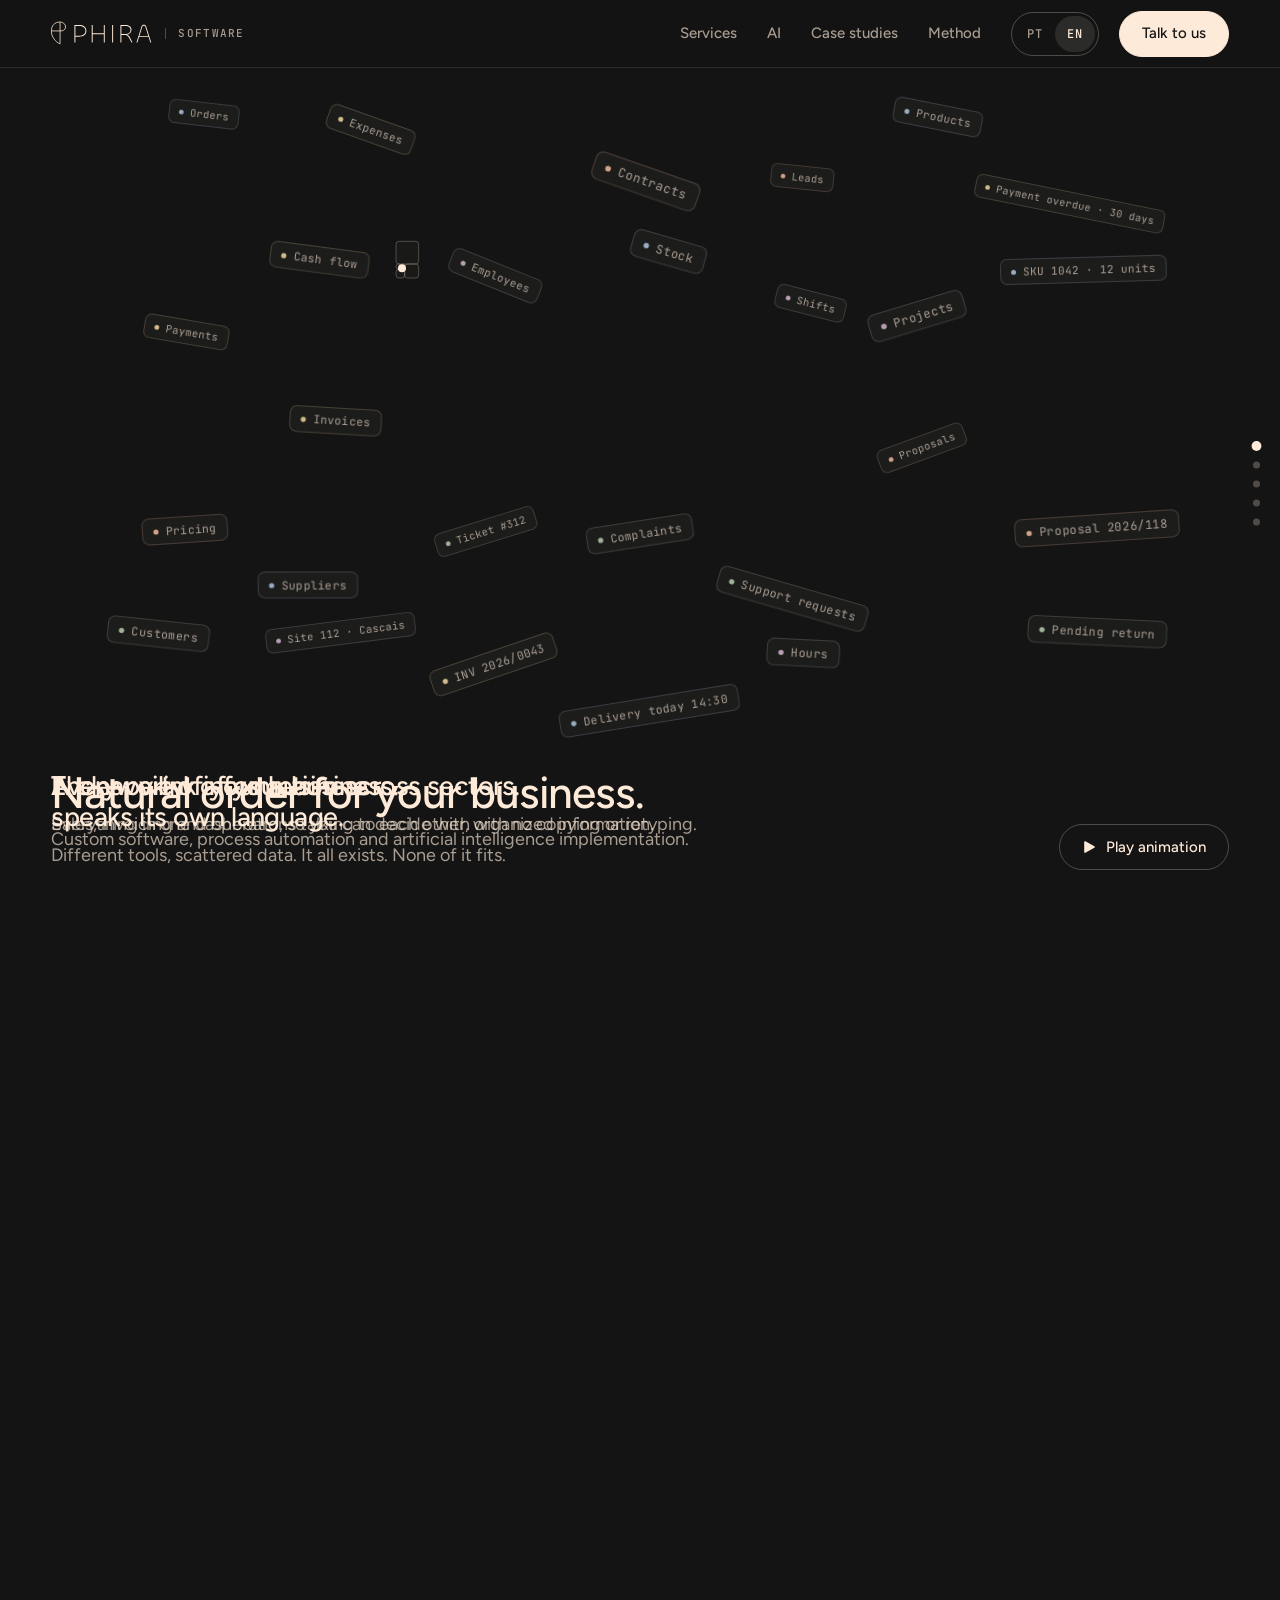
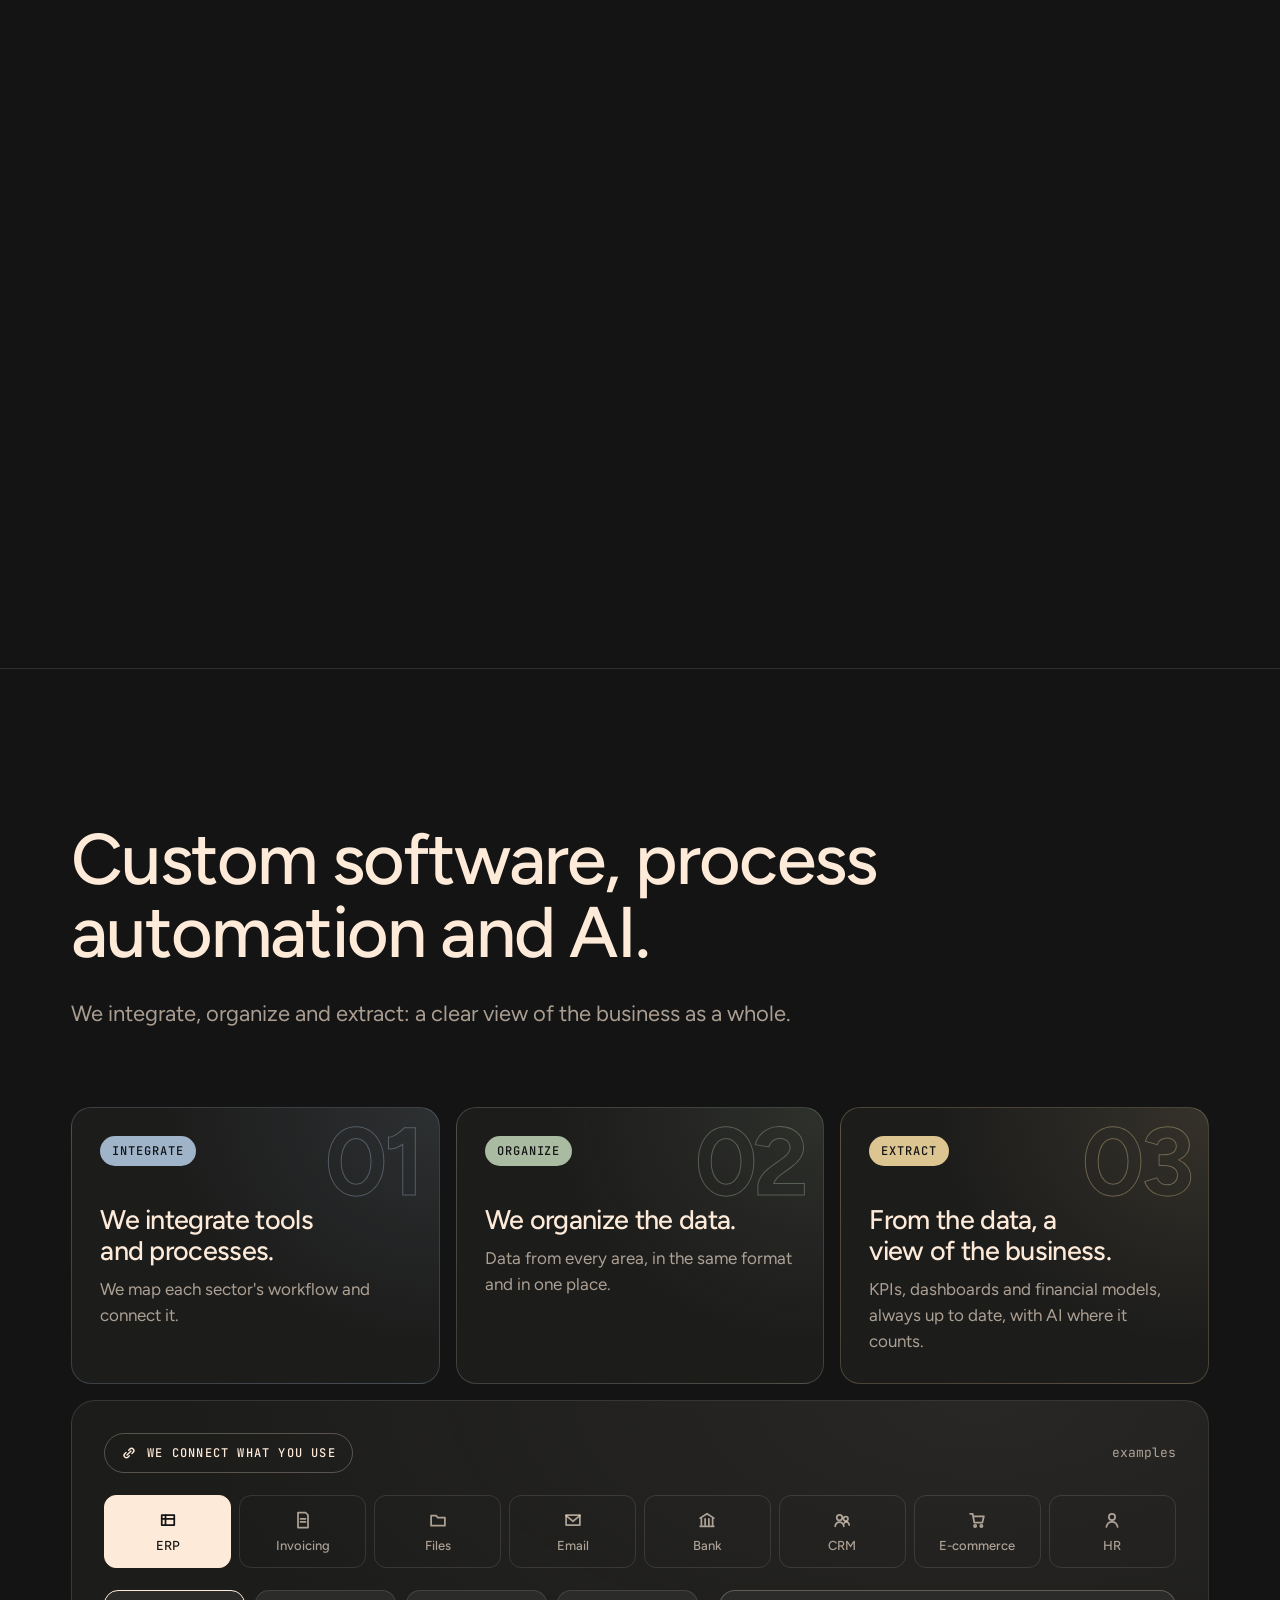
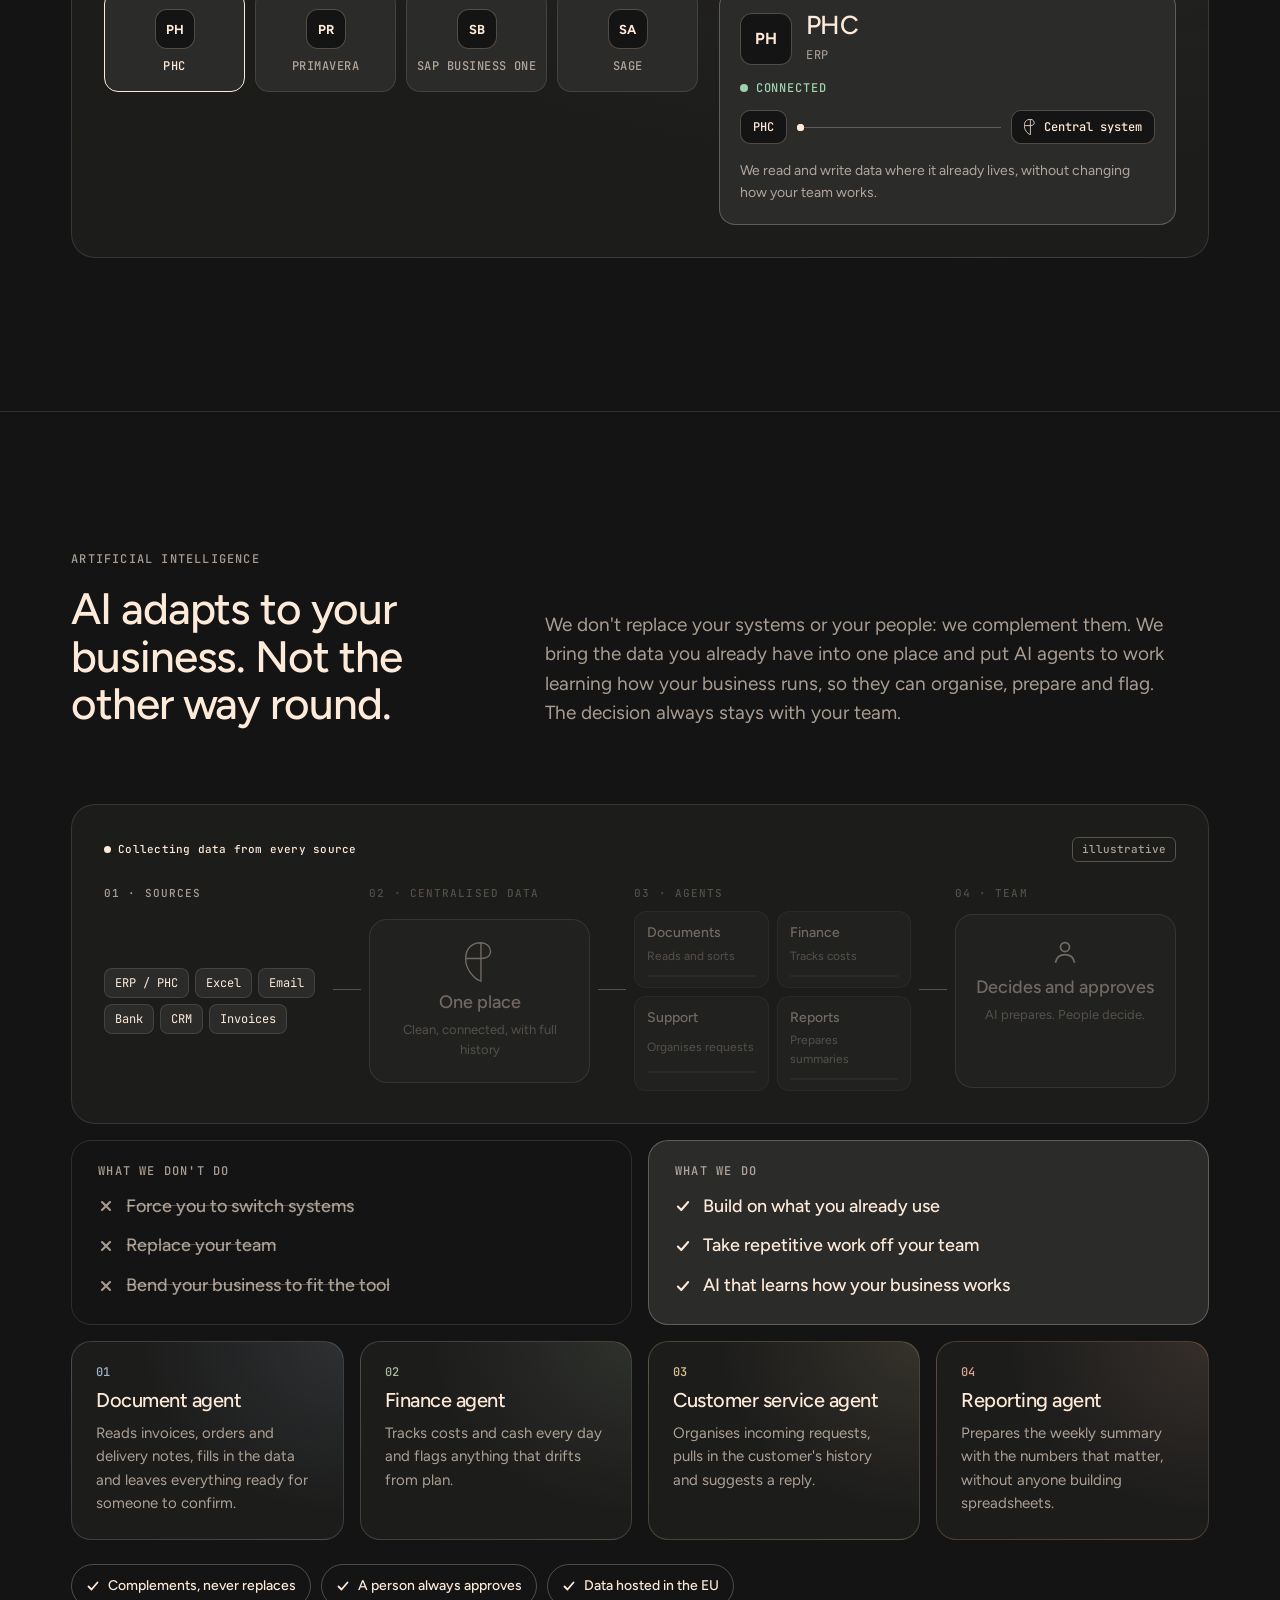
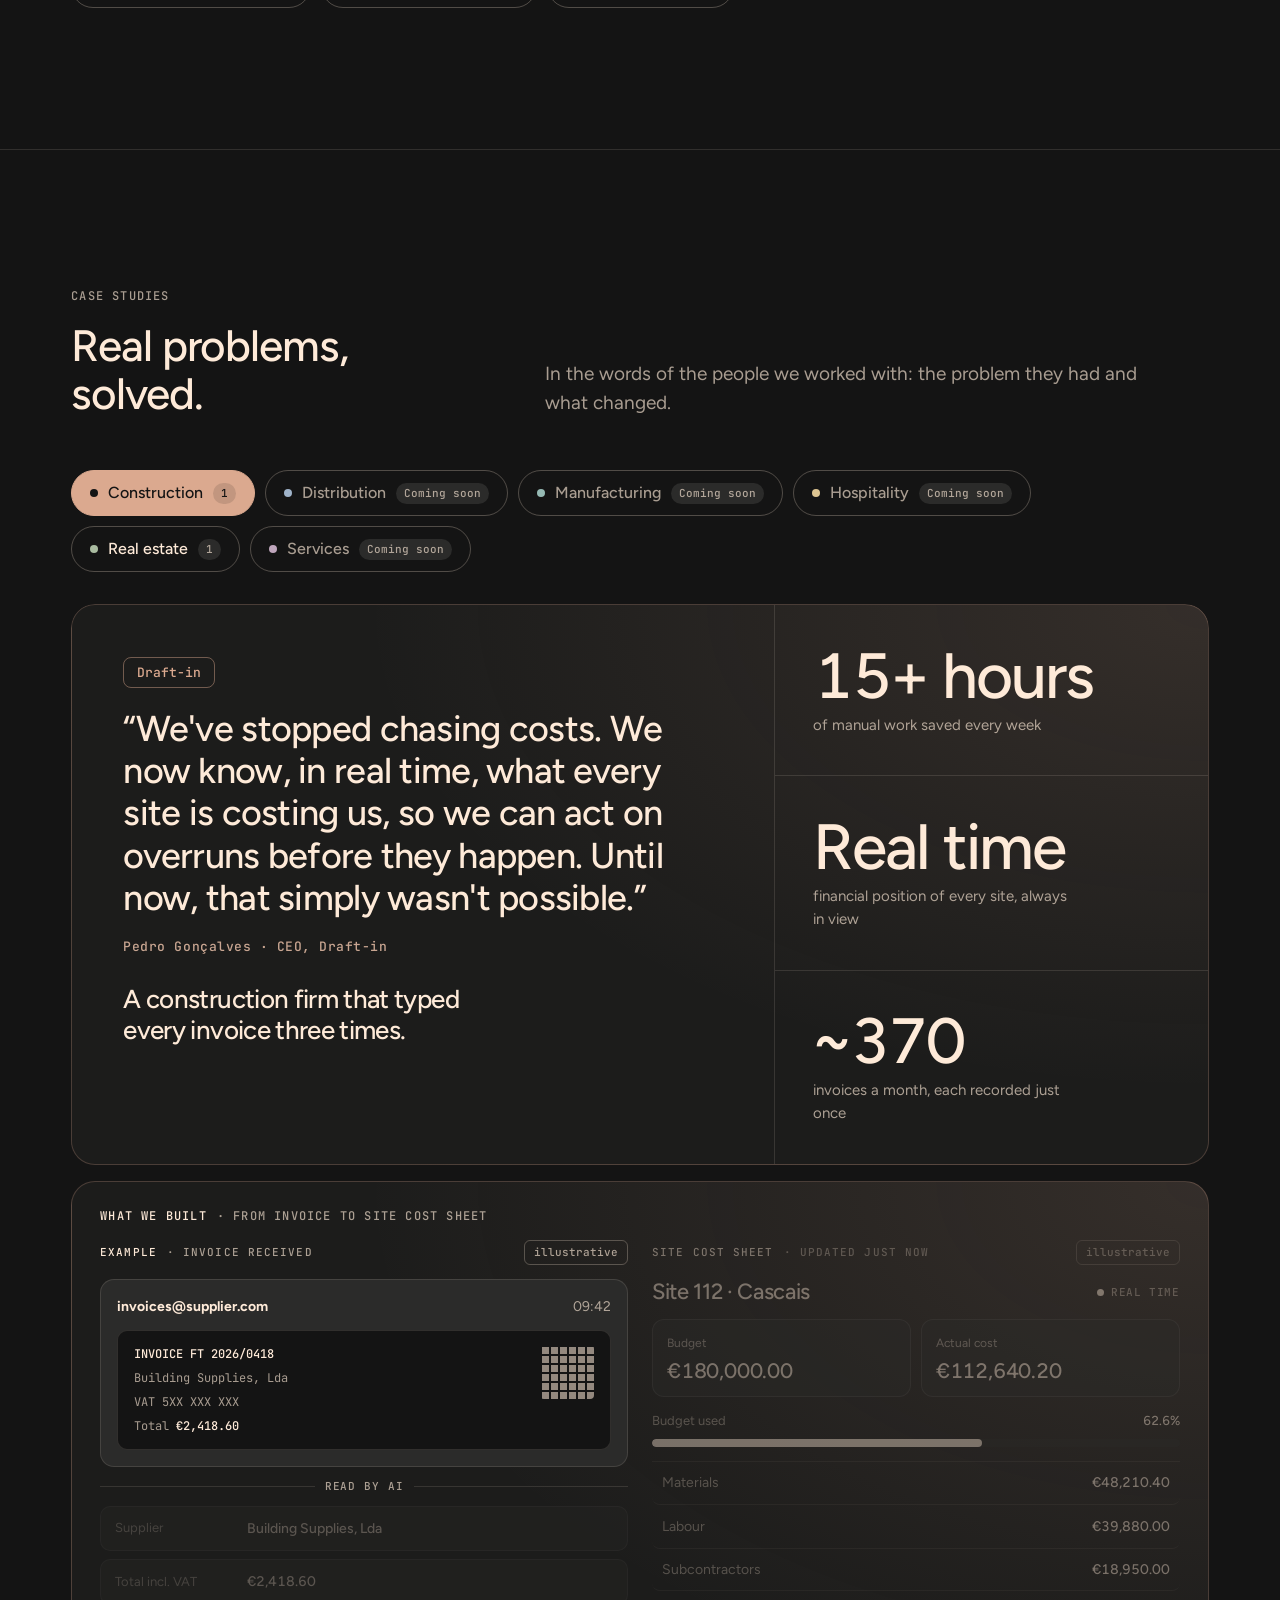
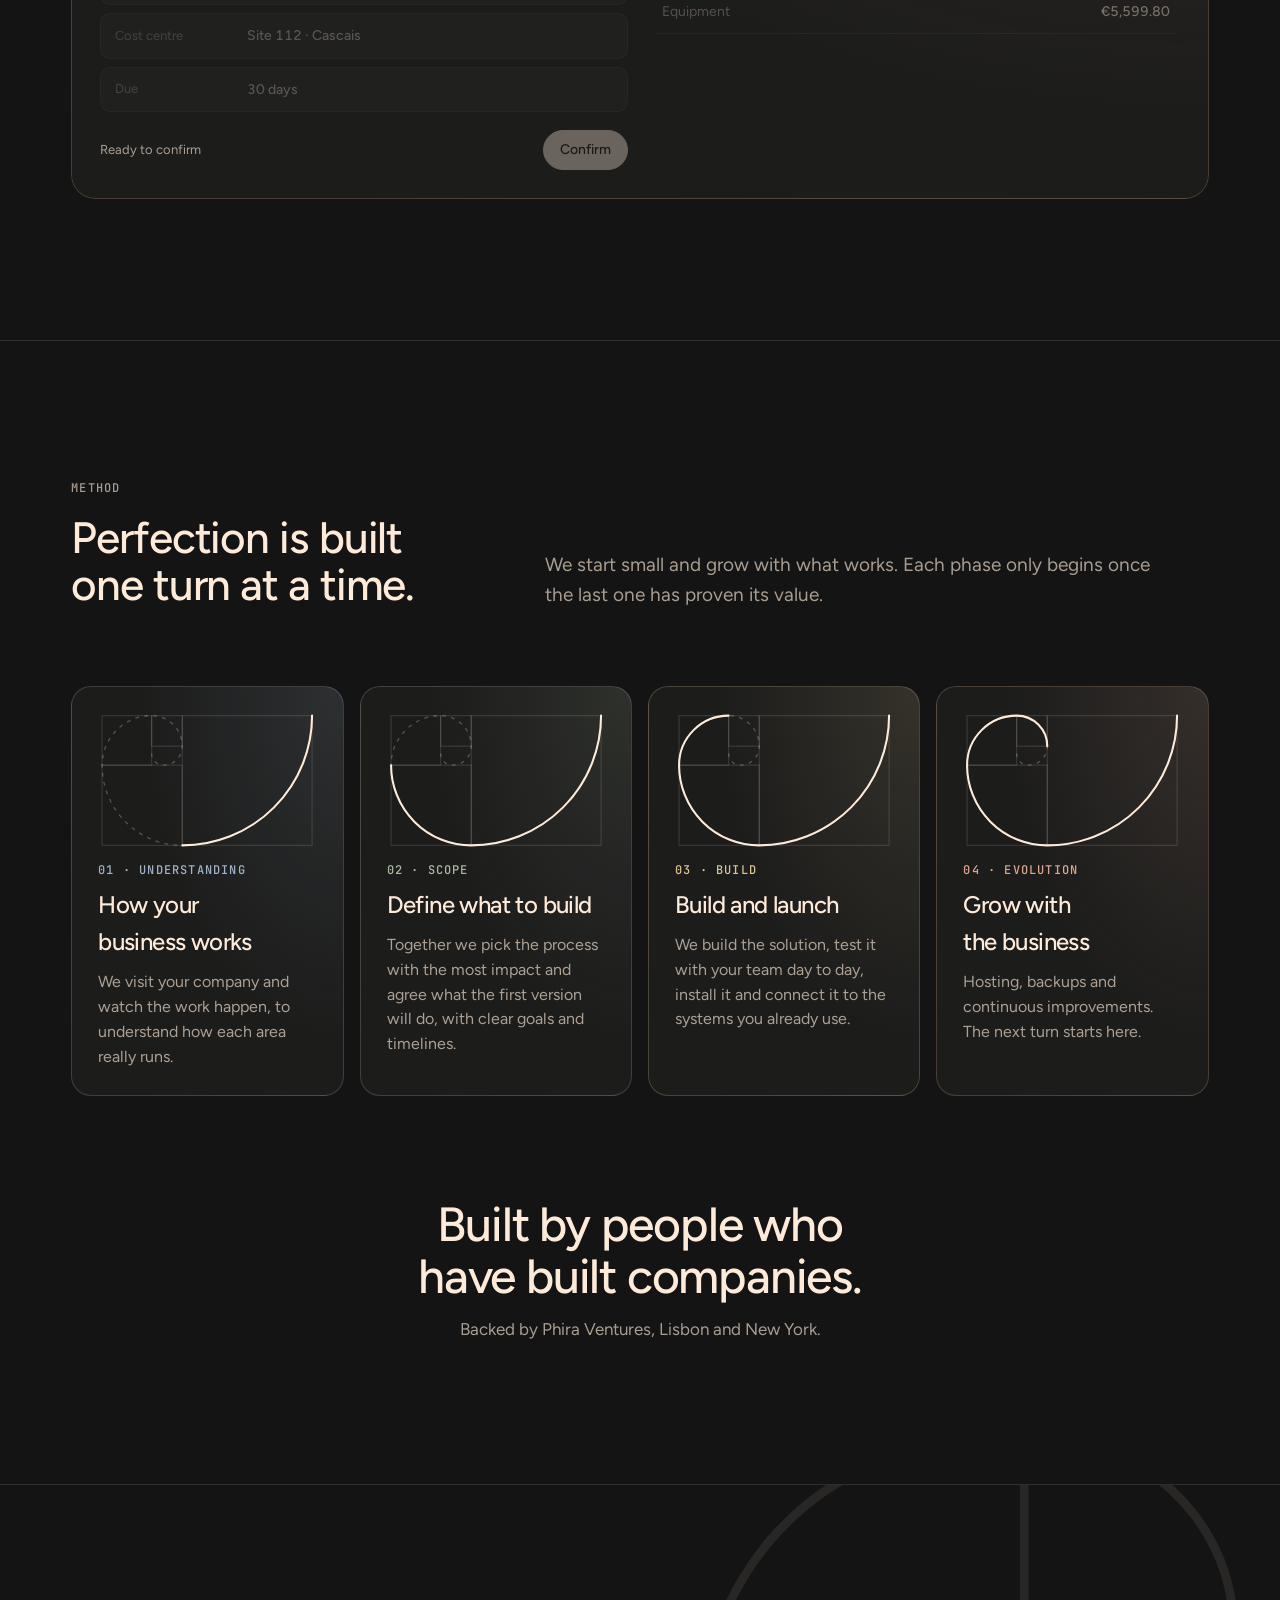
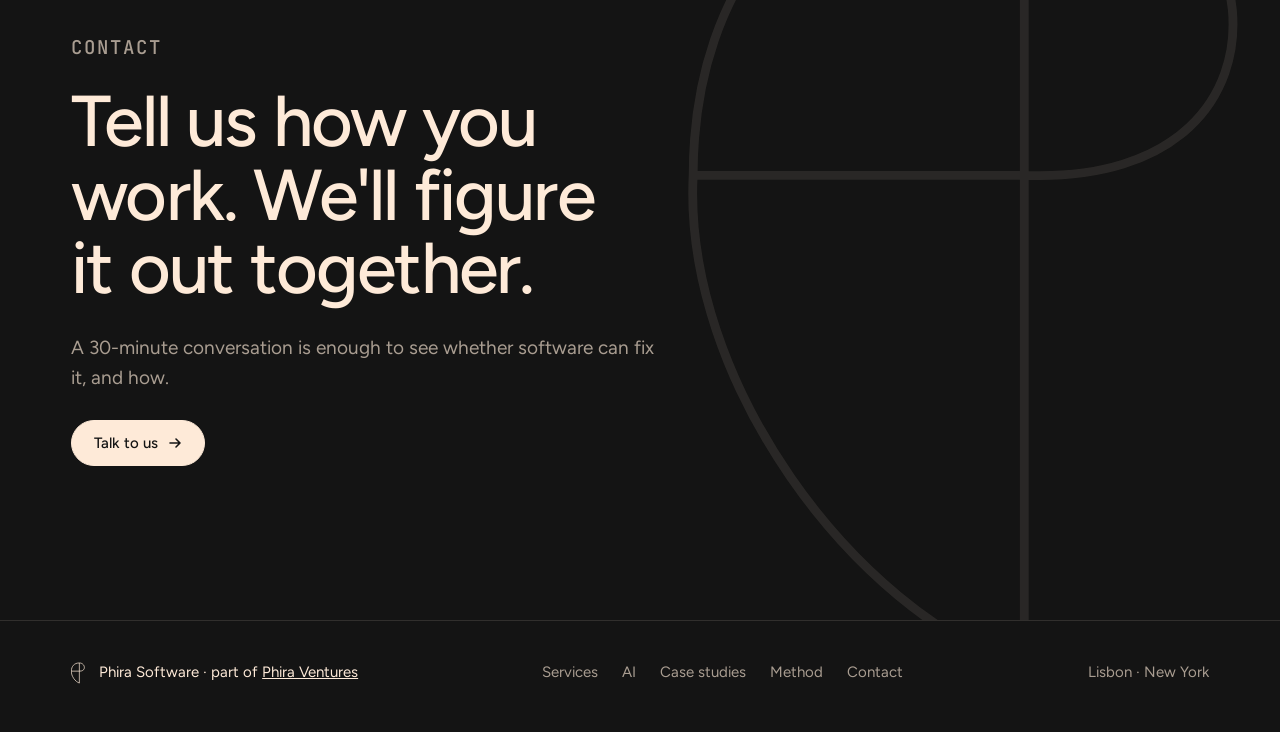
==== prototypes/site/index.html @ 47e99c62 "Textos: título da secção com o que fazemos e passo 2 mais claro - Título: "Software à medida, automa" ====
<!DOCTYPE html>
<html lang="pt-PT">
<head>
<meta charset="utf-8">
<meta name="viewport" content="width=device-width, initial-scale=1">
<title>Software à medida e automação para PME | Phira</title>
<meta name="description" content="Ligamos o ERP, os Excels, o email e o banco a um só sistema e construímos por cima automações, painéis e agentes de IA. Lisboa.">
<!-- SEO: trocar DOMINIO pelo domínio final antes de publicar (ver README, secção 4) -->
<link rel="canonical" href="https://DOMINIO/pt/">
<link rel="alternate" hreflang="pt-PT" href="https://DOMINIO/pt/">
<link rel="alternate" hreflang="en" href="https://DOMINIO/en/">
<link rel="alternate" hreflang="x-default" href="https://DOMINIO/pt/">
<meta name="theme-color" content="#141414">
<meta property="og:type" content="website">
<meta property="og:site_name" content="Phira Software">
<meta property="og:locale" content="pt_PT">
<meta property="og:locale:alternate" content="en_GB">
<meta property="og:title" content="Software à medida e automação para PME | Phira">
<meta property="og:description" content="Ligamos o que a empresa já usa a um só sistema e construímos por cima automações, painéis e agentes de IA.">
<meta property="og:url" content="https://DOMINIO/pt/">
<meta property="og:image" content="https://DOMINIO/og/home-pt.png">
<meta name="twitter:card" content="summary_large_image">
<script type="application/ld+json">{"@context": "https://schema.org", "@type": "ProfessionalService", "name": "Phira Software", "url": "https://DOMINIO/pt/", "description": "Software à medida, automação de processos e inteligência artificial para PME.", "areaServed": "PT", "address": {"@type": "PostalAddress", "addressLocality": "Lisboa", "addressCountry": "PT"}, "parentOrganization": {"@type": "Organization", "name": "Phira Ventures", "url": "https://www.phira.ventures"}, "knowsAbout": ["Software à medida", "Automação de processos", "Integração PHC", "Inteligência artificial para PME", "Controlo de custos por obra"]}</script>
<link rel="preconnect" href="https://fonts.googleapis.com">
<link rel="preconnect" href="https://fonts.gstatic.com" crossorigin>
<!-- Fonte da marca: Satoshi (Fontshare). Figtree é só o substituto quando a Satoshi não carrega. -->
<link href="https://api.fontshare.com/v2/css?f[]=satoshi@400,500,700&display=swap" rel="stylesheet">
<link href="https://fonts.googleapis.com/css2?family=Figtree:wght@400;500;600;700&family=JetBrains+Mono:wght@400;500&display=swap" rel="stylesheet">
<style>
:root{
  /* Layout: tudo assenta na proporção 1:1,618; o hero conta a história com scroll e o resto do site segue o mesmo ritmo. */
  --bg:#141414;
  --surface:#1c1c1b;
  --surface-2:#2b2b2a;
  --text:#feead8;
  --dim:rgba(254,234,216,.64);
  --line:rgba(254,234,216,.12);
  --line-2:rgba(254,234,216,.26);
  --font-display:"Satoshi","Figtree",system-ui,sans-serif;
  --font-body:"Satoshi","Figtree",system-ui,sans-serif;
  --font-mono:"JetBrains Mono",ui-monospace,monospace;
  --t0:17px; --t1:27px; --t2:44px; --t3:72px;
  --nav:68px;
  --gutter:clamp(18px,4vw,56px);
  --max:1240px;
  color-scheme:dark;
}
*{box-sizing:border-box}
html{background:var(--bg);scroll-behavior:smooth}
body{margin:0;background:var(--bg);color:var(--text);font-family:var(--font-body);font-size:var(--t0);line-height:1.55;-webkit-font-smoothing:antialiased}
a{color:inherit}
:focus-visible{outline:2px solid var(--text);outline-offset:3px;border-radius:6px}
h1,h2,h3{font-family:var(--font-display);font-weight:500;letter-spacing:-.025em;text-wrap:balance;margin:0}
p{margin:0}
.wrap{max-width:var(--max);margin:0 auto;padding:0 var(--gutter)}
.eyebrow{display:flex;align-items:center;gap:10px;font:500 12px/1 var(--font-mono);letter-spacing:.1em;text-transform:uppercase;color:var(--dim)}
.eyebrow b{font-weight:500;color:var(--text)}
.section{padding:clamp(88px,11vw,168px) 0;border-top:1px solid var(--line)}
.section-head{display:grid;grid-template-columns:minmax(0,1fr) minmax(0,1.618fr);gap:32px 64px;align-items:end;margin-bottom:clamp(48px,6vw,88px)}
.section-head h2{font-size:clamp(34px,4.6vw,var(--t2));line-height:1.08}
.section-head .lead{color:var(--dim);font-size:19px;max-width:52ch}

/* navegação */
.nav{position:sticky;top:0;z-index:30;height:var(--nav);display:flex;align-items:center;gap:16px;padding:0 var(--gutter);background:rgba(20,20,20,.84);backdrop-filter:blur(12px);-webkit-backdrop-filter:blur(12px);border-bottom:1px solid var(--line)}
.brand{display:flex;align-items:center;gap:12px;text-decoration:none;color:var(--text)}
.brand svg{height:26px;width:auto}
.brand small{font:500 11px/1 var(--font-mono);letter-spacing:.12em;text-transform:uppercase;color:var(--dim);padding-left:12px;border-left:1px solid var(--line-2)}
.nav-links{display:flex;gap:30px;margin-left:auto;margin-right:14px}
.nav-links a{color:var(--dim);text-decoration:none;font-size:15px;font-weight:500;padding:8px 0;transition:color .2s}
.nav-links a:hover{color:var(--text)}
.lang{display:flex;border:1px solid var(--line-2);border-radius:999px;padding:3px;margin-right:4px}
.lang button{min-width:40px;min-height:36px;border:0;border-radius:999px;background:transparent;color:var(--dim);font:500 12px/1 var(--font-mono);letter-spacing:.06em;cursor:pointer}
.lang button[aria-pressed="true"]{background:var(--surface-2);color:var(--text)}
.btn{display:inline-flex;align-items:center;justify-content:center;gap:10px;min-height:46px;padding:0 22px;border-radius:999px;border:1px solid var(--text);background:var(--text);color:var(--bg);font:500 15px/1 var(--font-body);text-decoration:none;cursor:pointer;transition:background .2s,color .2s,border-color .2s}
.btn:hover{background:transparent;color:var(--text)}
.btn.ghost{background:transparent;color:var(--text);border-color:var(--line-2)}
.btn.ghost:hover{border-color:var(--text)}
.btn svg{width:14px;height:14px;fill:none;stroke:currentColor;stroke-width:1.6;stroke-linecap:round;stroke-linejoin:round}

/* ---------- hero: história fixa ---------- */
.story{position:relative;height:600vh}
.pane{position:sticky;top:var(--nav);height:calc(100vh - var(--nav));height:calc(100svh - var(--nav));display:grid;grid-template-rows:minmax(0,1fr) auto;overflow:hidden}
.stagewrap{min-height:0;display:grid;place-items:center;padding:18px var(--gutter) 0}
.stage{position:relative;width:min(100%,880px);aspect-ratio:1.618}
#art{position:absolute;inset:0;width:100%;height:100%;overflow:visible}
.sq{fill:rgba(254,234,216,.025);stroke:var(--line-2);stroke-width:1}
.spiral{fill:none;stroke:var(--text);stroke-linecap:round;stroke-linejoin:round;stroke-dasharray:1;stroke-dashoffset:1}
.phi{fill:none;stroke:var(--text);stroke-linecap:round;stroke-linejoin:round;stroke-dasharray:1;stroke-dashoffset:1}
.eye{fill:var(--text)}
.eye-ring{fill:none;stroke:var(--text);stroke-width:1}

.chip{position:absolute;left:0;top:0;display:flex;align-items:center;gap:7px;height:26px;padding:0 10px;border-radius:7px;background:var(--surface);border:1px solid var(--line);font:400 11px/1 var(--font-mono);color:var(--dim);white-space:nowrap;transform-origin:50% 50%;will-change:transform,opacity}
.chip::before{content:"";width:5px;height:5px;border-radius:50%;background:var(--text);opacity:.55;flex:none}
.label{position:absolute;left:0;top:0;display:flex;align-items:center;gap:8px;font:500 11px/1 var(--font-mono);letter-spacing:.08em;text-transform:uppercase;color:var(--text);white-space:nowrap;pointer-events:none}
.label svg{width:16px;height:16px;flex:none;fill:none;stroke:currentColor;stroke-width:1.4;stroke-linecap:round;stroke-linejoin:round}
.label{white-space:normal;line-height:1.25;align-items:flex-start}
.label.mini{font-size:9px;letter-spacing:.04em;gap:5px}
.label.mini svg{width:12px;height:12px}
.label.hide{display:none}

.card{position:absolute;left:0;top:0;width:260px;padding:14px;display:grid;gap:10px;border-radius:16px;background:var(--surface);border:1px solid var(--line-2);box-shadow:0 24px 60px rgba(0,0,0,.5);opacity:0;transform:scale(.001);will-change:transform,opacity;pointer-events:none}
.card-h{display:flex;justify-content:space-between;align-items:baseline;gap:8px;font:500 11px/1.2 var(--font-mono);letter-spacing:.08em;text-transform:uppercase}

.akpi{position:absolute;left:0;top:0;display:grid;gap:4px;align-content:start;opacity:0;pointer-events:none}
.akpi .v{font:500 var(--fs,28px)/1 var(--font-display);letter-spacing:-.02em;font-variant-numeric:tabular-nums}
.akpi .l{font:400 var(--fl,11px)/1.3 var(--font-mono);color:var(--dim)}
.akpi svg{width:100%;height:var(--sh,26px);margin-top:4px;overflow:visible}
.akpi svg{clip-path:inset(-4px calc((1 - var(--g,0))*100%) -4px -4px)}
.akpi svg path{fill:none;stroke:var(--text);stroke-width:1.4;stroke-linecap:round;stroke-linejoin:round;vector-effect:non-scaling-stroke}
.akpi .row{display:none;align-items:baseline;gap:8px;padding-top:8px;margin-top:4px;border-top:1px solid var(--line)}
.akpi .row b{font:500 var(--fr,16px)/1 var(--font-display);letter-spacing:-.01em;font-variant-numeric:tabular-nums;white-space:nowrap}
.akpi .row span{font:400 var(--fl,11px)/1.25 var(--font-mono);color:var(--dim)}
.akpi.n2 .row:nth-of-type(1),.akpi.n3 .row{display:flex}
.fdot{fill:var(--text)}
.tile.dec{flex-direction:column;align-items:flex-start;gap:4px;border-color:var(--line-2)}
.tile.dec span{font:500 10px/1 var(--font-mono);letter-spacing:.08em;text-transform:uppercase;color:var(--dim)}
.tile.dec b{font-size:13px;font-weight:500}
.card-h i{font-style:normal;letter-spacing:0;text-transform:none;color:var(--dim);font-size:10px}
.tile{display:flex;align-items:center;justify-content:space-between;gap:12px;padding:10px 12px;border-radius:10px;background:var(--surface-2);border:1px solid var(--line)}
.tile span{font-size:13px;font-weight:500;line-height:1.2}
.tile svg{width:84px;height:26px;flex:none;overflow:visible}
.tile svg.sm{width:26px}
.bar{fill:var(--text);transform-box:fill-box;transform-origin:50% 100%;transform:scaleY(var(--g,0))}
.spark{fill:none;stroke:var(--text);stroke-width:1.6;stroke-linecap:round;stroke-linejoin:round;stroke-dasharray:1;stroke-dashoffset:calc(1 - var(--g,0))}
.ring-bg{fill:none;stroke:var(--line-2);stroke-width:3}
.ring{fill:none;stroke:var(--text);stroke-width:3;stroke-linecap:round;stroke-dasharray:1;stroke-dashoffset:calc(1 - .72 * var(--g,0));transform:rotate(-90deg);transform-origin:50% 50%}

.captionbar{display:grid;grid-template-columns:minmax(0,1fr) auto;gap:24px;align-items:end;padding:20px var(--gutter) 30px;min-height:156px}
.captions{display:grid}
.cap{grid-area:1/1;opacity:0;visibility:hidden;transform:translateY(10px);transition:opacity .45s,transform .45s,visibility 0s .45s}
.cap.on{opacity:1;visibility:visible;transform:none;transition-delay:0s}
.cap .main{font-family:var(--font-display);font-weight:500;font-size:var(--t1);line-height:1.15;letter-spacing:-.02em;text-wrap:balance;max-width:34ch}
.cap h1{font-size:clamp(34px,4.8vw,var(--t2));line-height:1.04;max-width:22ch}
.cap .sub{margin-top:10px;color:var(--dim);font-size:18px;max-width:58ch}
.cap .btn{margin-top:16px}
.actions{display:flex;align-items:center;gap:16px}
#replay{white-space:nowrap}
.hint{font:500 11px/1 var(--font-mono);letter-spacing:.1em;text-transform:uppercase;color:var(--dim)}
.rail{position:absolute;right:clamp(6px,1.6vw,24px);top:50%;transform:translateY(-50%);display:flex;flex-direction:column;gap:12px}
.rail i{width:7px;height:7px;border-radius:50%;background:var(--line-2);transition:background .3s,transform .3s}
.rail i.on{background:var(--text);transform:scale(1.4)}

/* ---------- manifesto ---------- */
.manifesto{padding:clamp(96px,12vw,180px) 0;border-top:1px solid var(--line)}
.manifesto h2{font-size:clamp(36px,5.6vw,var(--t3));line-height:1.02;max-width:22ch}
.manifesto h2 em{font-style:normal;color:var(--dim)}
.offer{margin-top:clamp(48px,6vw,80px);display:grid;grid-template-columns:repeat(3,minmax(0,1fr));gap:0;border:1px solid var(--line);border-radius:20px;overflow:hidden}
.offer div{padding:28px 28px 32px;display:grid;gap:10px;align-content:start}
.offer div+div{border-left:1px solid var(--line)}
.offer .k{font:500 12px/1 var(--font-mono);letter-spacing:.1em;text-transform:uppercase;color:var(--dim)}
.offer h3{font-size:var(--t1);line-height:1.15}
.offer p{color:var(--dim);max-width:34ch}


/* manifesto: ligar → organizar → construir */
.man-lead{margin-top:28px;font-size:clamp(19px,1.8vw,22px);line-height:1.5;color:var(--dim);max-width:60ch}
.steps3{margin-top:clamp(48px,6vw,80px);display:grid;grid-template-columns:repeat(3,minmax(0,1fr));gap:16px}
.step3{position:relative;display:grid;gap:10px;align-content:start;padding:28px;border-radius:20px;border:1px solid var(--line);background:var(--surface);overflow:hidden;min-height:250px}
.step3 .big{position:absolute;right:18px;top:6px;font:700 96px/1 var(--font-display);letter-spacing:-.04em;color:transparent;-webkit-text-stroke:1px var(--line-2);pointer-events:none}
.step3 .k{display:inline-grid;place-items:center;justify-self:start;height:30px;padding:0 12px;border-radius:999px;background:var(--text);color:var(--bg);font:500 12px/1 var(--font-mono);letter-spacing:.08em;text-transform:uppercase;margin-bottom:28px}
.step3 h3{font-size:var(--t1);line-height:1.15}
.step3 p{color:var(--dim);max-width:34ch}
.connect{margin-top:16px;border-radius:24px;border:1px solid var(--line);background:radial-gradient(120% 140% at 80% 0%,rgba(254,234,216,.05),transparent 60%),var(--surface);padding:clamp(20px,3vw,32px);display:grid;gap:22px}
.connect-top{display:flex;justify-content:space-between;align-items:center;gap:12px}
.pill{display:inline-flex;align-items:center;gap:10px;height:40px;padding:0 16px;border-radius:999px;border:1px solid var(--line-2);font:500 12px/1 var(--font-mono);letter-spacing:.1em;text-transform:uppercase}
.pill svg{width:16px;height:16px;fill:none;stroke:currentColor;stroke-width:1.4;stroke-linecap:round}
.count-c{font:400 13px/1 var(--font-mono);color:var(--dim)}
.tabs{display:grid;grid-template-columns:repeat(8,minmax(0,1fr));gap:8px}
.tab{display:grid;justify-items:center;gap:8px;padding:14px 6px;border-radius:12px;border:1px solid var(--line);background:transparent;color:var(--dim);font:500 13px/1.2 var(--font-body);cursor:pointer;transition:background .3s,border-color .3s,color .3s}
.tab svg{width:20px;height:20px;fill:none;stroke:currentColor;stroke-width:1.4;stroke-linecap:round;stroke-linejoin:round}
.tab:hover{color:var(--text);border-color:var(--line-2)}
.tab[aria-selected="true"]{color:var(--bg);background:var(--text);border-color:var(--text)}
.connect-body{display:grid;grid-template-columns:minmax(0,1.3fr) minmax(0,1fr);gap:20px;align-items:stretch}
.tiles{display:grid;grid-template-columns:repeat(4,minmax(0,1fr));gap:10px;align-content:start}
.tile2{display:grid;justify-items:center;gap:10px;padding:18px 8px;border-radius:14px;border:1px solid var(--line);background:var(--surface-2);font:500 12px/1.2 var(--font-mono);letter-spacing:.04em;text-align:center;text-transform:uppercase;color:var(--dim);animation:tileIn .5s cubic-bezier(.2,.7,.2,1) both;transition:border-color .3s,color .3s}
.tile2.on{border-color:var(--text);color:var(--text)}
.tile2 .mono{width:40px;height:40px;font-size:13px}
@keyframes tileIn{from{opacity:0;transform:translateY(10px) scale(.96)}}
.mono{display:grid;place-items:center;width:52px;height:52px;flex:none;border-radius:12px;border:1px solid var(--line-2);background:var(--bg);font:700 16px/1 var(--font-display);letter-spacing:-.02em;color:var(--text)}
.c-detail{display:grid;gap:16px;align-content:start;padding:20px;border-radius:16px;border:1px solid var(--line-2);background:var(--surface-2)}
.c-row{display:flex;align-items:center;gap:14px}
.c-row b{display:block;font:500 26px/1.1 var(--font-display);letter-spacing:-.02em}
.c-cat{font:400 12px/1 var(--font-mono);color:var(--dim);text-transform:uppercase;letter-spacing:.08em}
.c-status{display:flex;align-items:center;gap:8px;font:500 12px/1 var(--font-mono);letter-spacing:.08em;text-transform:uppercase;color:#9fd3ad}
.c-status i{width:8px;height:8px;border-radius:50%;background:#9fd3ad}
.c-status.wait{color:var(--dim)}
.c-status.wait i{background:var(--dim);animation:pulse 1s infinite}
.c-flow{display:grid;grid-template-columns:auto minmax(30px,1fr) auto;align-items:center;gap:10px}
.c-node{display:inline-flex;align-items:center;gap:8px;height:34px;padding:0 12px;border-radius:10px;border:1px solid var(--line-2);background:var(--bg);font:500 12px/1 var(--font-mono);white-space:nowrap}
.c-node svg{height:16px;width:auto;fill:none;stroke:var(--text);stroke-width:6}
.c-line{position:relative;height:1px;background:var(--line-2)}
.c-line i{position:absolute;top:-3px;left:0;width:7px;height:7px;border-radius:50%;background:var(--text);animation:travel 1.4s ease-in-out infinite}
.c-line i+i{animation-delay:.7s}
.c-detail.wait .c-line i{animation:none;opacity:0}
.c-note{font-size:14px;color:var(--dim)}

/* IA: mais movimento em cada passo */
.flow.cycling .col.on .srcs li{animation:srcOn 2.4s ease both}
.flow.cycling .col.on .srcs li:nth-child(2){animation-delay:.15s}.flow.cycling .col.on .srcs li:nth-child(3){animation-delay:.3s}
.flow.cycling .col.on .srcs li:nth-child(4){animation-delay:.45s}.flow.cycling .col.on .srcs li:nth-child(5){animation-delay:.6s}.flow.cycling .col.on .srcs li:nth-child(6){animation-delay:.75s}
@keyframes srcOn{0%{border-color:var(--line);color:var(--dim)}20%,70%{border-color:var(--text);color:var(--text)}100%{border-color:var(--line)}}
.flow.cycling .col.on .core use{stroke-dasharray:420;animation:phiDraw 2s ease both}
@keyframes phiDraw{from{stroke-dashoffset:420}to{stroke-dashoffset:0}}
.agent .prog{display:block;height:2px;margin-top:6px;border-radius:2px;background:var(--line);overflow:hidden}
.agent .prog::after{content:"";display:block;height:100%;width:0;background:var(--text)}
.flow.cycling .col.on .agent .prog::after{animation:prog 1.6s ease-out both}
.flow.cycling .col.on .agent:nth-child(2) .prog::after{animation-delay:.2s}.flow.cycling .col.on .agent:nth-child(3) .prog::after{animation-delay:.4s}.flow.cycling .col.on .agent:nth-child(4) .prog::after{animation-delay:.6s}
@keyframes prog{to{width:100%}}
.ok{display:inline-flex;align-items:center;gap:6px;margin-top:6px;height:28px;padding:0 12px;border-radius:999px;background:var(--text);color:var(--bg);font:500 12px/1 var(--font-mono);letter-spacing:.04em;opacity:0;transform:scale(.8)}
.flow.cycling .col.on .ok{animation:okPop .5s .9s cubic-bezier(.3,1.6,.5,1) both}
.flow:not(.cycling) .ok{opacity:1;transform:none}
@keyframes okPop{to{opacity:1;transform:none}}
.flow-row .wire i+i{animation-delay:.6s}
@media (max-width:980px){
  .steps3{grid-template-columns:1fr}
  .step3{min-height:0}
  .tabs{grid-template-columns:repeat(4,minmax(0,1fr))}
  .connect-body{grid-template-columns:1fr}
}
@media (max-width:760px){
  .tiles{grid-template-columns:repeat(2,minmax(0,1fr))}
  .tab{font-size:12px;padding:12px 4px}
}
@media (prefers-reduced-motion:reduce){
  .tile2,.c-line i{animation:none}
}
/* ---------- áreas ---------- */
.areas{display:grid;grid-template-columns:repeat(3,minmax(0,1fr));gap:16px}
.area{position:relative;display:grid;grid-template-rows:auto auto 1fr;gap:14px;padding:28px;border-radius:20px;background:var(--surface);border:1px solid var(--line);min-height:300px;overflow:hidden;transition:border-color .3s,background .3s}
.area:hover{border-color:var(--line-2);background:#202020}
.area .ic{width:44px;height:44px;border-radius:12px;display:grid;place-items:center;border:1px solid var(--line-2)}
.area .ic svg{width:20px;height:20px;fill:none;stroke:var(--text);stroke-width:1.4;stroke-linecap:round;stroke-linejoin:round}
.area h3{font-size:24px;line-height:1.15}
.area p{color:var(--dim);font-size:16px;max-width:36ch}
.area ul{list-style:none;margin:6px 0 0;padding:0;display:flex;flex-wrap:wrap;gap:8px;align-self:end}
.area li{font:400 12px/1 var(--font-mono);padding:8px 10px;border-radius:8px;border:1px solid var(--line);color:var(--dim)}
.area .arc{position:absolute;right:-1px;bottom:-1px;width:96px;height:96px;pointer-events:none;opacity:.5;transition:opacity .3s}
.area:hover .arc{opacity:1}
.area .arc path{fill:none;stroke:var(--line-2);stroke-width:1}

/* ---------- IA ---------- */
.ai-grid{display:grid;grid-template-columns:minmax(0,1fr) minmax(0,1fr);gap:clamp(32px,5vw,72px);align-items:start}
.uses{list-style:none;margin:0;padding:0;border-top:1px solid var(--line)}
.uses li{display:grid;grid-template-columns:56px minmax(0,1fr);gap:16px;padding:22px 0;border-bottom:1px solid var(--line)}
.uses .n{font:500 12px/1.9 var(--font-mono);color:var(--dim)}
.uses h3{font-size:22px;line-height:1.2;margin-bottom:6px}
.uses p{color:var(--dim);font-size:16px;max-width:44ch}
.principles{display:flex;flex-wrap:wrap;gap:10px;margin-top:28px}
.principles span{display:inline-flex;align-items:center;gap:8px;padding:10px 14px;border-radius:999px;border:1px solid var(--line-2);font-size:14px;font-weight:500}
.principles svg{width:14px;height:14px;fill:none;stroke:currentColor;stroke-width:1.8;stroke-linecap:round;stroke-linejoin:round}

.demo{position:sticky;top:calc(var(--nav) + 32px);border-radius:24px;background:var(--surface);border:1px solid var(--line);padding:20px;display:grid;gap:14px}
.demo-top{display:flex;justify-content:space-between;align-items:center;gap:12px}
.demo-top .eyebrow{font-size:11px}
.tag{font:500 11px/1 var(--font-mono);padding:6px 9px;border-radius:6px;border:1px solid var(--line-2);color:var(--dim)}
.mail{border-radius:14px;background:var(--surface-2);border:1px solid var(--line);padding:16px;display:grid;gap:12px}
.mail-h{display:flex;justify-content:space-between;gap:12px;font-size:14px}
.mail-h span{color:var(--dim)}
.inv{position:relative;border-radius:10px;background:var(--bg);border:1px solid var(--line);padding:14px 16px;display:grid;grid-template-columns:minmax(0,1fr) auto;gap:6px 16px;font:400 12px/1.5 var(--font-mono);color:var(--dim);overflow:hidden}
.inv b{font-weight:500;color:var(--text)}
.inv .qr{grid-row:1/span 4;grid-column:2;width:54px;height:54px;border-radius:4px;background:
  conic-gradient(from 90deg at 2px 2px,var(--text) 25%,transparent 0) 0 0/9px 9px;opacity:.55}
.scan{position:absolute;left:0;right:0;top:0;height:34px;background:linear-gradient(180deg,transparent,rgba(254,234,216,.16),transparent);opacity:0;pointer-events:none}
.arrow{display:flex;align-items:center;gap:10px;color:var(--dim);font:500 11px/1 var(--font-mono);letter-spacing:.08em;text-transform:uppercase}
.arrow::before,.arrow::after{content:"";flex:1;height:1px;background:var(--line)}
.fields{display:grid;gap:8px}
.field{display:grid;grid-template-columns:120px minmax(0,1fr) auto;gap:12px;align-items:center;padding:11px 14px;border-radius:10px;border:1px solid var(--line);background:var(--surface-2);font-size:14px;opacity:.28;transition:opacity .35s,border-color .35s}
.field span{color:var(--dim);font-size:13px}
.field b{font-weight:500;font-variant-numeric:tabular-nums;white-space:nowrap;overflow:hidden;text-overflow:ellipsis}
.field i{width:18px;height:18px;border-radius:50%;border:1px solid var(--line-2);display:grid;place-items:center;font-style:normal}
.field i svg{width:10px;height:10px;fill:none;stroke:var(--text);stroke-width:2;stroke-linecap:round;stroke-linejoin:round}
.confirm{display:flex;justify-content:space-between;align-items:center;gap:12px;padding-top:4px}
.confirm p{font-size:13px;color:var(--dim)}


/* demo: da fatura à folha de obra */
.views{display:grid}
.view{grid-area:1/1;display:grid;gap:14px;align-content:start;transition:opacity .6s ease,transform .6s ease}
.v-fin{opacity:0;transform:translateY(18px);pointer-events:none}
.demo.fin .v-inv{opacity:0;transform:translateY(-18px);pointer-events:none}
.demo.fin .v-fin{opacity:1;transform:none}
.demo.fade .views{opacity:0}
.views{transition:opacity .5s}
.field.on{opacity:1;border-color:var(--line-2)}
.field i{opacity:0;transition:opacity .3s}
.field.on i{opacity:1}
.demo.scanning .scan{opacity:1;animation:scan2 1.9s ease-in-out 1 both}
@keyframes scan2{from{transform:translateY(-40px)}to{transform:translateY(150px)}}
.btn.fake{pointer-events:none;min-height:40px;font-size:14px;padding:0 16px;opacity:.35;transition:opacity .3s,transform .15s}
.demo.ready .btn.fake{opacity:1}
.demo.pressed .btn.fake{transform:scale(.93)}
.b2,.c-done{display:none}
.demo.done .b1,.demo.done .c-wait{display:none}
.demo.done .b2{display:inline}
.demo.done .c-done{display:block;color:var(--text)}
.fin-head{display:flex;justify-content:space-between;align-items:center;gap:12px}
.fin-head h4{margin:0;font:500 22px/1.2 var(--font-display);letter-spacing:-.015em}
.live{display:inline-flex;align-items:center;gap:7px;font:500 11px/1 var(--font-mono);letter-spacing:.06em;text-transform:uppercase;color:var(--dim)}
.live i{width:7px;height:7px;border-radius:50%;background:var(--text);animation:pulse 1.6s ease-in-out infinite}
@keyframes pulse{50%{opacity:.25}}
.fin-kpis{display:grid;grid-template-columns:1fr 1fr;gap:10px}
.fin-kpis div{display:grid;gap:6px;padding:14px;border-radius:12px;background:var(--surface-2);border:1px solid var(--line)}
.fin-kpis span{font-size:12px;color:var(--dim)}
.fin-kpis b{font:500 21px/1.1 var(--font-display);letter-spacing:-.01em;font-variant-numeric:tabular-nums;white-space:nowrap}
.budget{display:grid;gap:8px}
.bar-row{display:flex;justify-content:space-between;font-size:13px;color:var(--dim)}
.bar-row b{color:var(--text);font-weight:500;font-variant-numeric:tabular-nums}
.track{height:8px;border-radius:99px;background:var(--surface-2);overflow:hidden}
.track i{display:block;height:100%;width:62.6%;border-radius:99px;background:var(--text)}
.lines{display:grid;border-top:1px solid var(--line)}
.line{display:flex;justify-content:space-between;gap:12px;padding:10px;border-bottom:1px solid var(--line);font-size:14px;border-radius:8px;transition:background .5s}
.line span{color:var(--dim)}
.line b{font-weight:500;font-variant-numeric:tabular-nums;white-space:nowrap}
.demo.hit .line.hot{background:rgba(254,234,216,.08)}
.demo.hit .line.hot span{color:var(--text)}
.newentry{display:flex;flex-wrap:wrap;gap:4px 10px;font:400 11.5px/1.4 var(--font-mono);color:var(--dim);max-height:0;opacity:0;overflow:hidden;padding:0 10px;transition:max-height .5s,opacity .5s,padding .5s;border-bottom:1px solid transparent}
.newentry .amt{color:var(--text);font-weight:500}
.demo.hit .newentry{max-height:60px;opacity:1;padding:8px 10px;border-bottom-color:var(--line)}
.alert{display:flex;gap:10px;align-items:flex-start;padding:12px 14px;border-radius:12px;border:1px solid var(--line-2);background:var(--surface-2);font-size:13px;line-height:1.45;opacity:0;transform:translateY(6px);transition:opacity .5s,transform .5s}
.alert svg{width:16px;height:16px;flex:none;margin-top:1px;fill:none;stroke:var(--text);stroke-width:1.4;stroke-linecap:round;stroke-linejoin:round}
.alert p span{color:var(--dim)}
.demo.alerted .alert{opacity:1;transform:none}

/* IA: fontes → dados centralizados → agentes → equipa */
.flow{border:1px solid var(--line);border-radius:24px;background:var(--surface);padding:clamp(20px,3vw,32px);display:grid;gap:26px}
.flow-status{display:flex;justify-content:space-between;align-items:center;gap:12px}
.flow-status .st{display:none;text-transform:none;letter-spacing:.02em;color:var(--text)}
.flow-status .st.on{display:inline}
.flow-row{display:grid;grid-template-columns:minmax(0,1fr) 44px minmax(0,1fr) 44px minmax(0,1.25fr) 44px minmax(0,1fr);align-items:center}
.col{display:grid;grid-template-rows:auto 1fr;gap:12px;align-self:stretch;transition:opacity .5s}
.col>:last-child{align-self:center}
.flow.cycling .col{opacity:.38}
.flow.cycling .col.on{opacity:1}
.col-k{font:500 11px/1 var(--font-mono);letter-spacing:.1em;text-transform:uppercase;color:var(--dim)}
.srcs{list-style:none;margin:0;padding:0;display:flex;flex-wrap:wrap;gap:6px}
.srcs li{font:400 12px/1 var(--font-mono);padding:8px 10px;border-radius:8px;border:1px solid var(--line);background:var(--surface-2)}
.core{display:grid;justify-items:center;text-align:center;gap:6px;padding:22px 14px;border-radius:18px;border:1px solid var(--line-2);background:var(--surface-2)}
.core svg{height:40px;width:auto;margin-bottom:4px}
.core svg{fill:none;stroke:var(--text);stroke-width:4}
.core svg.person{width:30px;height:30px;fill:none;stroke:var(--text);stroke-width:1.4;stroke-linecap:round}
.core b{font:500 18px/1.2 var(--font-display)}
.core span{font-size:13px;color:var(--dim)}
.agents{display:grid;grid-template-columns:1fr 1fr;gap:8px}
.agent{display:grid;gap:3px;padding:10px 12px;border-radius:12px;border:1px solid var(--line);background:var(--surface-2)}
.agent b{font-size:14px;font-weight:500}
.agent span{font-size:12px;color:var(--dim)}
.wire{position:relative;height:1px;background:var(--line-2);margin:0 8px}
.wire i{position:absolute;top:-3px;left:0;width:7px;height:7px;border-radius:50%;background:var(--text);opacity:0}
.flow.cycling .wire.on i,.ctl .wire i{animation:travel 1.2s ease-in-out infinite}
@keyframes travel{0%{left:0;opacity:0}15%,85%{opacity:1}100%{left:calc(100% - 7px);opacity:0}}
@keyframes travelv{0%{top:0;opacity:0}15%,85%{opacity:1}100%{top:calc(100% - 7px);opacity:0}}
.agent-cards{display:grid;grid-template-columns:repeat(4,minmax(0,1fr));gap:16px;margin-top:16px}
.agent-card{display:grid;gap:10px;align-content:start;padding:24px;border-radius:20px;border:1px solid var(--line);background:var(--surface)}
.agent-card .n{font:500 12px/1 var(--font-mono);color:var(--dim)}
.agent-card h3{font-size:20px;line-height:1.2}
.agent-card p{color:var(--dim);font-size:15px}
#ia .principles{margin-top:24px}


.versus{display:grid;grid-template-columns:1fr 1fr;gap:16px;margin-top:16px}
.vs-col{padding:24px 26px;border-radius:20px;border:1px solid var(--line)}
.vs-col.yes{background:var(--surface-2);border-color:var(--line-2)}
.vs-k{font:500 12px/1 var(--font-mono);letter-spacing:.1em;text-transform:uppercase;color:var(--dim);margin-bottom:16px}
.vs-col ul{list-style:none;margin:0;padding:0;display:grid;gap:12px}
.vs-col li{display:flex;align-items:center;gap:12px;font-size:18px;font-weight:500}
.vs-col.no li{color:var(--dim);text-decoration:line-through;text-decoration-color:var(--line-2)}
.vs-col svg{width:16px;height:16px;flex:none;fill:none;stroke:currentColor;stroke-width:1.8;stroke-linecap:round;stroke-linejoin:round}
@media (max-width:760px){.versus{grid-template-columns:1fr}.vs-col li{font-size:16px}}
/* casos: "o que construímos" */
.slide{display:grid;gap:16px;align-content:start}
.built{border:1px solid var(--line);border-radius:24px;background:var(--surface);padding:clamp(18px,2.4vw,28px);display:grid;gap:18px}
.built-h{display:flex;justify-content:space-between;align-items:center;gap:12px}
.built .demo{position:relative;top:auto;border:0;background:transparent;padding:0}
.ctl{display:grid;grid-template-columns:minmax(0,1fr) 56px minmax(0,1.7fr);align-items:center}
.ctl .wire i{animation-duration:1.8s}
.ctl-src{display:grid;gap:10px}
.src{display:grid;gap:6px;padding:16px;border-radius:14px;border:1px solid var(--line);background:var(--surface-2)}
.src .k{font:500 11px/1 var(--font-mono);letter-spacing:.1em;text-transform:uppercase;color:var(--dim)}
.src b{font-size:15px;font-weight:500}
.ctl-dash{display:grid;gap:14px;padding:18px;border-radius:16px;border:1px solid var(--line-2);background:var(--surface-2)}
.ctl-dash .fin-kpis div{background:var(--bg)}
.fin-kpis.three{grid-template-columns:repeat(3,minmax(0,1fr))}
.chart{display:grid;gap:8px}
.chart svg{width:100%;height:110px;display:block}
.chart .grid{stroke:var(--line);stroke-width:1;fill:none;vector-effect:non-scaling-stroke}
.chart .area{fill:rgba(254,234,216,.08)}
.chart .ln{fill:none;stroke:var(--text);stroke-width:1.8;vector-effect:non-scaling-stroke;stroke-linejoin:round}
@media (min-width:981px){
  .demo.wide .views{grid-template-columns:1fr 1fr;gap:24px}
  .demo.wide .view{grid-area:auto}
  .demo.wide .v-fin{opacity:.4;transform:none;pointer-events:auto}
  .demo.wide.fin .v-inv{opacity:1;transform:none}
  .demo.wide.fin .v-fin{opacity:1}
}
@media (max-width:980px){
  .flow-row,.ctl{grid-template-columns:1fr;gap:0}
  .flow-row .wire,.ctl .wire{width:1px;height:30px;margin:8px auto}
  .flow-row .wire i,.ctl .wire i{left:-3px;top:0}
  .flow.cycling .wire.on i,.ctl .wire i{animation-name:travelv}
  .agent-cards{grid-template-columns:repeat(2,minmax(0,1fr))}
}
@media (max-width:760px){
  .agent-cards{grid-template-columns:1fr}
  .fin-kpis.three{grid-template-columns:1fr}
}
@media (prefers-reduced-motion:reduce){
  .wire i{display:none}
}
/* ---------- método ---------- */
.steps{display:grid;grid-template-columns:repeat(4,minmax(0,1fr));gap:16px}
.step{display:grid;gap:16px;align-content:start;padding:26px;border-radius:20px;border:1px solid var(--line);background:var(--surface)}
.step svg{width:100%;height:auto;aspect-ratio:1.618;overflow:visible}
.step .sq2{fill:none;stroke:var(--line);stroke-width:1}
.step .arcs{fill:none;stroke:var(--text);stroke-width:1.6;stroke-linecap:round}
.step .ghost-arc{fill:none;stroke:var(--line-2);stroke-width:1;stroke-dasharray:3 4}
.step .k{font:500 12px/1 var(--font-mono);letter-spacing:.1em;text-transform:uppercase;color:var(--dim)}
.step h3{font-size:24px}
.step p{color:var(--dim);font-size:16px}
.step .when{font:400 12px/1.4 var(--font-mono);color:var(--text);padding-top:14px;border-top:1px solid var(--line)}

/* ---------- caso ---------- */
.case{display:grid;grid-template-columns:minmax(0,1.618fr) minmax(0,1fr);border:1px solid var(--line);border-radius:24px;overflow:hidden;background:var(--surface)}
.case-body{padding:clamp(28px,4vw,56px);display:grid;gap:20px;align-content:start}
.case-meta{display:flex;flex-wrap:wrap;gap:8px}
.case-body h3{font-size:clamp(22px,2.2vw,26px);line-height:1.2;max-width:30ch;padding-top:8px}
.case-brand{font:700 clamp(44px,5.4vw,72px)/1 var(--font-display);letter-spacing:-.04em}
.slide .case-meta .tag{font-size:13px;padding:8px 13px;border-radius:8px;color:var(--text)}
.quote{margin:0;display:grid;gap:18px}
.quote blockquote{margin:0}
.quote blockquote p{font:500 clamp(26px,3vw,36px)/1.18 var(--font-display);letter-spacing:-.02em;color:var(--text);max-width:26ch;text-wrap:balance}
.quote figcaption{font:500 13px/1.4 var(--font-mono);letter-spacing:.04em;color:var(--dim)}
.ph{outline:1px dashed var(--line-2);outline-offset:6px;border-radius:4px}
.case-body p{color:var(--dim);max-width:56ch}
.case-body .before-after{display:grid;grid-template-columns:1fr 1fr;gap:16px;margin-top:8px}
.case-body .ba{padding:18px;border-radius:14px;border:1px solid var(--line);display:grid;gap:8px}
.case-body .ba .k{font:500 11px/1 var(--font-mono);letter-spacing:.1em;text-transform:uppercase;color:var(--dim)}
.case-body .ba p{font-size:15px;color:var(--text)}
.stats{display:grid;border-left:1px solid var(--line)}
.stat{padding:clamp(24px,3vw,40px);display:grid;gap:6px;align-content:center}
.stat+.stat{border-top:1px solid var(--line)}
.stat b{font:500 clamp(44px,5vw,64px)/1 var(--font-display);letter-spacing:-.03em;font-variant-numeric:tabular-nums}
.stat span{color:var(--dim);font-size:15px;max-width:26ch}
.sectors{margin-top:56px;display:flex;flex-wrap:wrap;align-items:center;gap:12px 28px;color:var(--dim)}
.sectors .eyebrow{margin-right:8px}
.sectors span{font-size:20px;font-weight:500;color:var(--text)}


/* slider de casos */
.slider{display:flex;gap:16px;overflow-x:auto;scroll-snap-type:x mandatory;scroll-behavior:smooth;scrollbar-width:none;border-radius:24px}
.slider::-webkit-scrollbar{display:none}
.slide{flex:0 0 100%;min-width:0;scroll-snap-align:start}
.stat b.sm{font-size:clamp(28px,3vw,38px)}
.slider-nav{display:flex;justify-content:space-between;align-items:center;gap:16px;margin-top:20px}
.count{font:500 13px/1 var(--font-mono);letter-spacing:.08em;color:var(--dim)}
.count b{font-weight:500;color:var(--text)}
.arrows{display:flex;gap:10px}
.arrow-btn{width:52px;height:52px;border-radius:50%;border:1px solid var(--line-2);background:transparent;color:var(--text);display:grid;place-items:center;cursor:pointer;transition:background .2s,border-color .2s,opacity .2s}
.arrow-btn:hover:not(:disabled){background:var(--text);color:var(--bg);border-color:var(--text)}
.arrow-btn:disabled{opacity:.3;cursor:default}
.arrow-btn svg{width:18px;height:18px;fill:none;stroke:currentColor;stroke-width:1.6;stroke-linecap:round;stroke-linejoin:round}

.sec-tabs{display:flex;flex-wrap:wrap;gap:10px;margin:-24px 0 32px}
.sec{display:inline-flex;align-items:center;gap:10px;min-height:46px;padding:0 18px;border-radius:999px;border:1px solid var(--line-2);background:transparent;color:var(--text);font:500 16px/1 var(--font-body);cursor:pointer;transition:background .25s,color .25s,border-color .25s}
.sec:hover{border-color:var(--text)}
.sec .n{font:500 11px/1 var(--font-mono);padding:5px 8px;border-radius:999px;background:var(--surface-2);color:var(--dim)}
.sec.empty{color:var(--dim)}
.sec[aria-selected="true"]{background:var(--text);color:var(--bg);border-color:var(--text)}
.sec[aria-selected="true"] .n{background:rgba(20,20,20,.12);color:var(--bg)}
.soon{display:grid;gap:14px;justify-items:start;padding:clamp(32px,5vw,64px);border-radius:24px;border:1px dashed var(--line-2);background:var(--surface)}
.soon[hidden]{display:none}
.soon h3{font-size:clamp(26px,3vw,34px);line-height:1.1;max-width:22ch}
.soon p:not(.eyebrow){color:var(--dim);max-width:46ch}
.slide[hidden]{display:none}
.slider[hidden],.slider-nav[hidden]{display:none}
@media (max-width:760px){.sec-tabs{flex-wrap:nowrap;overflow-x:auto;margin:-16px calc(-1*var(--gutter)) 24px;padding:0 var(--gutter);scrollbar-width:none}.sec-tabs::-webkit-scrollbar{display:none}.sec{flex:none}}

/* caso Lunis: plano de conteúdos + WhatsApp */
.stats.six{grid-template-columns:1fr 1fr}
.stats.six .stat{padding:clamp(20px,2.4vw,30px)}
.stats.six .stat:nth-child(n+3){border-top:1px solid var(--line)}
.stats.six .stat:nth-child(even){border-left:1px solid var(--line)}
.stats.six .stat+.stat{border-left:0}
.stats.six .stat:nth-child(even){border-left:1px solid var(--line)}
.stats.six .stat:nth-child(2){border-top:0}
.stats.six b{font-size:clamp(32px,3.2vw,44px)}
@media (max-width:980px){.stats.six{grid-template-columns:repeat(3,minmax(0,1fr))}.stats.six .stat{border-left:0!important;border-top:1px solid var(--line)}}
@media (max-width:760px){.stats.six{grid-template-columns:1fr 1fr}.stats.six .stat:nth-child(even){border-left:1px solid var(--line)!important}}

.lu{display:grid;grid-template-columns:minmax(0,1.6fr) minmax(260px,1fr);gap:20px;align-items:start}
.lu-cal{position:relative;display:grid;gap:14px;padding:18px;border-radius:16px;border:1px solid var(--line);background:var(--surface-2)}
.lu-cal-h{display:flex;justify-content:space-between;align-items:flex-start;gap:12px}
.lu-cal-h h4{margin:6px 0 0;font:500 20px/1.2 var(--font-display)}
.lu-toast{display:flex;align-items:center;gap:8px;max-height:0;padding:0 12px;margin:-7px 0;overflow:hidden;border-radius:12px;border:1px solid transparent;background:var(--bg);opacity:0;transform:translateY(-8px);transition:opacity .5s,transform .5s,max-height .5s,padding .5s,margin .5s,border-color .5s}
.lu-toast b{display:block;font-size:14px;font-weight:500}
.lu-toast div span{font:400 12px/1.4 var(--font-mono);color:var(--dim)}
.lu-toast>div{margin-left:6px}
.lu-ph{width:34px;height:34px;flex:none;border-radius:6px;background:linear-gradient(160deg,#5b5248,#2b2b2a)}
.lu-ph.b{background:linear-gradient(160deg,#6d6257,#3a3633)}
.lu-ph.c{background:linear-gradient(160deg,#4a4540,#262524)}
.lu.ev .lu-toast{opacity:1;transform:none;max-height:80px;padding:10px 12px;margin:0;border-color:var(--text)}
.lu-week{display:grid;grid-template-columns:repeat(7,minmax(0,1fr));gap:6px}
.day{display:grid;gap:6px;align-content:start;min-height:200px;padding:8px 6px;border-radius:10px;background:var(--bg);border:1px solid var(--line)}
.day>p{font:500 10px/1.2 var(--font-mono);letter-spacing:.06em;text-transform:uppercase;color:var(--dim);margin-bottom:2px}
.day.today{border-color:var(--line-2)}
.day.today>p{color:var(--text)}
.post{display:flex;gap:5px;align-items:flex-start;padding:7px;border-radius:7px;border:1px solid var(--line);background:var(--surface);font-size:11px;line-height:1.3}
.post svg{width:10px;height:10px;flex:none;margin-top:1px;fill:none;stroke:var(--text);stroke-width:1.8;stroke-linecap:round;stroke-linejoin:round}
.post.done{color:var(--dim)}
.post.new{display:grid;gap:6px;border-color:var(--text);background:var(--surface-2);max-height:0;padding:0 7px;opacity:0;overflow:hidden;transition:max-height .6s,opacity .5s,padding .6s}
.lu.slot .post.new{max-height:220px;opacity:1;padding:7px}
.new-t{font-weight:500}
.post.new .st{display:none;font:500 9.5px/1.3 var(--font-mono);letter-spacing:.04em;text-transform:uppercase;color:var(--dim)}
.lu.slot .st-prep{display:block}
.lu.sent .st-prep{display:none}.lu.sent .st-sent{display:block}
.lu.approved .st-sent{display:none}.lu.approved .st-ok{display:block;color:var(--text)}
.post .bar{display:block;height:2px;border-radius:2px;background:var(--line);overflow:hidden}
.post .bar i{display:block;height:100%;width:0;background:var(--text);transition:width 2.6s linear}
.lu.slot .post .bar i{width:100%}
.steps-v{list-style:none;margin:0;padding:0;display:grid;gap:3px}
.steps-v li{display:flex;align-items:center;gap:4px;font-size:10px;color:var(--dim);opacity:.35;transition:opacity .3s,color .3s}
.steps-v li svg{opacity:0;transition:opacity .3s}
.lu.s1 .steps-v li:nth-child(1),.lu.s2 .steps-v li:nth-child(2),.lu.s3 .steps-v li:nth-child(3),.lu.s4 .steps-v li:nth-child(4){opacity:1;color:var(--text)}
.lu.s1 .steps-v li:nth-child(1) svg,.lu.s2 .steps-v li:nth-child(2) svg,.lu.s3 .steps-v li:nth-child(3) svg,.lu.s4 .steps-v li:nth-child(4) svg{opacity:1}
.lu-phone{border-radius:28px;border:1px solid var(--line-2);background:var(--bg);padding:10px;display:grid;grid-template-rows:auto 1fr;height:470px;overflow:hidden}
.wa-h{display:flex;align-items:center;gap:10px;padding:8px 8px 12px;border-bottom:1px solid var(--line)}
.av{width:34px;height:34px;border-radius:50%;display:grid;place-items:center;background:var(--text);color:var(--bg);font:700 15px/1 var(--font-display)}
.wa-h b{display:block;font-size:14px;font-weight:500}
.wa-h span{font-size:11px;color:var(--dim)}
.wa-body{display:flex;flex-direction:column;justify-content:flex-end;gap:8px;padding:10px 4px 4px;overflow:hidden}
.msg{position:relative;max-width:86%;padding:8px 10px 18px;border-radius:12px;font-size:12.5px;line-height:1.4}
.msg.in{align-self:flex-start;background:var(--surface-2);border-top-left-radius:4px}
.msg.out{align-self:flex-end;background:var(--text);color:var(--bg);border-top-right-radius:4px;padding:6px 10px 16px}
.msg .time{position:absolute;right:9px;bottom:4px;font:400 9.5px/1 var(--font-mono);opacity:.6}
.vid{position:relative;margin-top:6px;height:118px;border-radius:8px;overflow:hidden;background:linear-gradient(160deg,#5b5248 0%,#2b2b2a 70%);display:grid;place-items:center}
.vid.sm{height:64px}
.vid .house{position:absolute;inset:auto 0 0 0;width:100%;height:70%;fill:none;stroke:rgba(254,234,216,.55);stroke-width:1.4;stroke-linejoin:round}
.play{position:relative;width:34px;height:34px;border-radius:50%;background:rgba(254,234,216,.9);display:grid;place-items:center}
.vid.sm .play{width:24px;height:24px}
.play svg{width:12px;height:12px;fill:var(--bg);margin-left:2px}
.dur{position:absolute;right:6px;bottom:6px;font:500 10px/1 var(--font-mono);padding:3px 5px;border-radius:4px;background:rgba(20,20,20,.7)}
.vcap{position:absolute;left:8px;top:8px;font:500 10px/1 var(--font-mono);letter-spacing:.06em;text-transform:uppercase;padding:4px 6px;border-radius:4px;background:rgba(20,20,20,.7)}
.wa-btns{display:grid;grid-template-columns:1fr 1fr;gap:6px;margin-top:8px}
.wa-btns span{display:grid;place-items:center;height:30px;border-radius:8px;border:1px solid var(--line-2);font-size:12px;font-weight:500}
.wa-btns .b-ok{transition:background .2s,color .2s,transform .15s}
.lu.press .wa-btns .b-ok{background:var(--text);color:var(--bg);transform:scale(.95)}
.wa-sys{align-self:center;font:500 10px/1 var(--font-mono);letter-spacing:.06em;text-transform:uppercase;padding:6px 10px;border-radius:999px;background:var(--surface-2);color:var(--dim)}
.typing{align-self:flex-start;display:none;gap:4px;padding:10px 12px;border-radius:12px;background:var(--surface-2)}
.typing i{width:6px;height:6px;border-radius:50%;background:var(--dim);animation:pulse 1s infinite}
.typing i:nth-child(2){animation-delay:.2s}.typing i:nth-child(3){animation-delay:.4s}
.new-msg,.appr,.wa-sys{display:none}
.lu.typing-on .typing{display:flex}
.lu.sent .new-msg{display:block;animation:msgIn .4s ease both}
.lu.approved .appr{display:block;animation:msgIn .3s ease both}
.lu.approved .wa-sys{display:block;animation:msgIn .3s .3s ease both}
@keyframes msgIn{from{opacity:0;transform:translateY(8px)}}
.lu.fade>*{opacity:0;transition:opacity .5s}
@media (max-width:980px){
  .lu{grid-template-columns:1fr}
  .lu-week{overflow-x:auto;grid-template-columns:repeat(7,minmax(92px,1fr));scrollbar-width:none}
  .lu-phone{max-width:360px;width:100%;justify-self:center}
}
/* ---------- porquê ---------- */
.why{display:grid;grid-template-columns:repeat(4,minmax(0,1fr));gap:0;border-top:1px solid var(--line)}
.why div{padding:28px 24px 0 0;display:grid;gap:10px;align-content:start}
.why div+div{padding-left:24px;border-left:1px solid var(--line)}
.why h3{font-size:21px}
.why p{color:var(--dim);font-size:16px}


.eyebrow.fib{letter-spacing:.2em;color:var(--text)}
.trust{margin-top:clamp(64px,8vw,112px);display:grid;gap:28px}
.trust-head{display:grid;justify-items:center;text-align:center;gap:14px}
.trust-head h3{font-size:clamp(30px,3.8vw,48px);line-height:1.08;max-width:20ch;text-wrap:balance}
.trust-head p{color:var(--dim);font-size:17px}

/* formulário de contacto */
.cform{width:min(560px,calc(100% - 32px));max-height:calc(100% - 32px);padding:0;border:1px solid var(--line-2);border-radius:24px;background:var(--surface);color:var(--text);box-shadow:0 40px 120px rgba(0,0,0,.6)}
.cform::backdrop{background:rgba(10,10,10,.7);backdrop-filter:blur(6px);-webkit-backdrop-filter:blur(6px)}
.cform[open]{animation:cfIn .35s cubic-bezier(.2,.7,.2,1)}
@keyframes cfIn{from{opacity:0;transform:translateY(16px) scale(.98)}}
.cform form{display:grid;gap:0}
.cform form[hidden]{display:none}
.cform-head{display:flex;justify-content:space-between;align-items:flex-start;gap:16px;padding:28px 28px 8px}
.cform-head h2,.cform-done h2{font-size:30px;line-height:1.1;margin-top:10px}
.cform-x{width:44px;height:44px;flex:none;border-radius:50%;border:1px solid var(--line-2);background:transparent;color:var(--text);display:grid;place-items:center;cursor:pointer}
.cform-x:hover{border-color:var(--text)}
.cform-x svg{width:14px;height:14px;fill:none;stroke:currentColor;stroke-width:1.6;stroke-linecap:round}
.cform-body{display:grid;gap:16px;padding:16px 28px}
.fld{display:grid;gap:8px}
.fld label{font:500 12px/1 var(--font-mono);letter-spacing:.08em;text-transform:uppercase;color:var(--dim)}
.fld input,.fld select,.fld textarea{width:100%;min-height:48px;padding:12px 14px;border-radius:12px;border:1px solid var(--line-2);background:var(--bg);color:var(--text);font:400 16px/1.4 var(--font-body);transition:border-color .2s}
.fld textarea{resize:vertical;min-height:110px}
.fld select{appearance:none;background-image:linear-gradient(45deg,transparent 50%,var(--dim) 50%),linear-gradient(135deg,var(--dim) 50%,transparent 50%);background-position:calc(100% - 20px) 50%,calc(100% - 15px) 50%;background-size:5px 5px;background-repeat:no-repeat;padding-right:40px}
.fld select option{background:var(--surface);color:var(--text)}
.fld input:focus,.fld select:focus,.fld textarea:focus{outline:none;border-color:var(--text)}
.fld [aria-invalid="true"]{border-color:#e0a48c}
.fld small{font-size:13px;color:var(--dim)}
.cform-err{font-size:14px;color:#e0a48c}
.cform-foot{display:flex;justify-content:flex-end;padding:8px 28px 28px}
.cform-done{display:grid;justify-items:center;text-align:center;gap:12px;padding:48px 28px 36px}
.cform-done[hidden]{display:none}
.cform-done svg{width:48px;height:48px;fill:none;stroke:var(--text);stroke-width:1.4;stroke-linecap:round;stroke-linejoin:round}
.cform-done p{color:var(--dim);max-width:36ch}
.cform-done .cform-note{font:400 12px/1.4 var(--font-mono);color:var(--dim);opacity:.7}
.cform-done .btn{margin-top:12px}
/* ---------- contacto ---------- */
.cta{padding:clamp(96px,12vw,180px) 0;border-top:1px solid var(--line);position:relative;overflow:hidden}
.cta .wrap{position:relative;display:grid;gap:28px}
.cta h2{font-size:clamp(38px,6vw,var(--t3));line-height:1.02;max-width:16ch}
.cta p{color:var(--dim);font-size:19px;max-width:50ch}
.cta .row{display:flex;flex-wrap:wrap;align-items:center;gap:16px 24px}
.cta .mail-addr{font:500 15px/1 var(--font-mono);color:var(--dim)}
.cta-phi{position:absolute;right:max(-60px,calc(50% - 760px));top:50%;transform:translateY(-50%);height:118%;width:auto;opacity:.09;pointer-events:none}
.cta-phi{fill:none;stroke:var(--text);stroke-width:1.2}

footer{border-top:1px solid var(--line);padding:40px 0 48px}
footer .wrap{display:flex;flex-wrap:wrap;justify-content:space-between;align-items:center;gap:20px;color:var(--dim);font-size:15px}
footer .brand svg{height:22px}
footer nav{display:flex;flex-wrap:wrap;gap:24px}
footer nav a{text-decoration:none}
footer nav a:hover{color:var(--text)}


/* entrada ao fazer scroll + luz que segue o cursor */
.rv{transition:opacity .9s cubic-bezier(.2,.7,.2,1) var(--d,0ms),transform .9s cubic-bezier(.2,.7,.2,1) var(--d,0ms),filter .9s cubic-bezier(.2,.7,.2,1) var(--d,0ms),clip-path 1.1s cubic-bezier(.2,.7,.2,1) var(--d,0ms),border-color .3s,background .3s}
.rv.pre{opacity:0;transform:translateY(32px);filter:blur(6px)}
.rv-h{clip-path:inset(-25% -5% -25% -5%)}
.rv-h.pre{transform:translateY(.4em);filter:none;clip-path:inset(0 0 100% 0)}
.glow{position:relative;overflow:hidden}
.glow::after{content:"";position:absolute;inset:0;border-radius:inherit;pointer-events:none;background:radial-gradient(380px circle at var(--mx,50%) var(--my,50%),rgba(254,234,216,.08),transparent 62%);opacity:0;transition:opacity .4s}
.glow:hover::after{opacity:1}
@media (max-width:980px){
  .section-head,.ai-grid,.case{grid-template-columns:1fr}
  .areas{grid-template-columns:repeat(2,minmax(0,1fr))}
  .steps{grid-template-columns:repeat(2,minmax(0,1fr))}
  .why{grid-template-columns:repeat(2,minmax(0,1fr))}
  .why div:nth-child(3){padding-left:0;border-left:0}
  .why div:nth-child(n+3){padding-top:28px}
  .stats{border-left:0;border-top:1px solid var(--line);grid-template-columns:repeat(3,minmax(0,1fr))}
  .stat+.stat{border-top:0;border-left:1px solid var(--line)}
  .demo{position:relative;top:auto}
}
@media (max-width:760px){
  .nav-links{display:none}
  .brand small{display:none}
  .lang{margin-left:auto}
  .nav .btn{min-height:42px;padding:0 14px;font-size:14px;white-space:nowrap}
  .brand svg{height:22px}
  .captionbar{grid-template-columns:1fr;gap:14px;padding:14px var(--gutter) 22px;min-height:0}
  .cap .main{font-size:22px}
  .cap .sub{font-size:15px;margin-top:6px}
  .cap .btn{margin-top:12px}
  .actions{justify-content:space-between}
  .rail{display:none}
  .offer{grid-template-columns:1fr}
  .offer div+div{border-left:0;border-top:1px solid var(--line)}
  .areas,.steps,.why{grid-template-columns:1fr}
  .why div,.why div+div{padding:24px 0 0;border-left:0}
  .why div+div{border-top:1px solid var(--line);margin-top:24px}
  .stats{grid-template-columns:1fr}
  .stat+.stat{border-left:0;border-top:1px solid var(--line)}
  .case-body .before-after{grid-template-columns:1fr}
  .field{grid-template-columns:92px minmax(0,1fr) auto}
}
@media (prefers-reduced-motion:reduce){
  html{scroll-behavior:auto}
  .slider{scroll-behavior:auto}
  .story{height:auto}
  .pane{position:relative}
  .cap{transition:none}
  .rail,.hint,#replay{display:none}
  .scan{display:none}
}

/* ============ cor suave (experiência): tons mate, só como subtom ============ */
:root{--sage:#a9bba0;--clay:#dba98f;--slate:#9fb3c9;--mauve:#bfa6bc;--sand:#ddc592;--teal:#96bab4}
/* hero: cada setor com o seu subtom */
.sq[data-t]{fill:color-mix(in srgb,var(--tone) 7%,transparent);stroke:color-mix(in srgb,var(--tone) 30%,transparent)}
.label svg{stroke:var(--tone,currentColor)}
.chip{border-color:color-mix(in srgb,var(--tone,#feead8) 22%,transparent)}
.chip::before{background:var(--tone,var(--text));opacity:.95}
.akpi svg path{stroke:var(--tone,var(--text))}
.akpi .row b{color:color-mix(in srgb,var(--tone,#feead8) 55%,#feead8)}
/* caixa com brilho suave no canto */
.step3,.agent-card,.step,.case,.built{background:radial-gradient(120% 140% at 100% 0%,color-mix(in srgb,var(--tone,transparent) 13%,transparent),transparent 62%),var(--surface);border-color:color-mix(in srgb,var(--tone,#feead8) 24%,transparent)}
.step3:nth-child(1),.agent-card:nth-child(1),.step:nth-child(1){--tone:var(--slate)}
.step3:nth-child(2),.agent-card:nth-child(2),.step:nth-child(2){--tone:var(--sage)}
.step3:nth-child(3),.agent-card:nth-child(3),.step:nth-child(3){--tone:var(--sand)}
.agent-card:nth-child(4),.step:nth-child(4){--tone:var(--clay)}
.step3 .k{background:var(--tone);color:var(--bg)}
.step3 .big{-webkit-text-stroke:1px color-mix(in srgb,var(--tone) 38%,transparent)}
.agent-card .n,.step .k{color:var(--tone)}
/* casos por setor */
.sec[data-sector="construcao"],.slide[data-sector="construcao"]{--tone:var(--clay)}
.sec[data-sector="distribuicao"],.slide[data-sector="distribuicao"]{--tone:var(--slate)}
.sec[data-sector="industria"],.slide[data-sector="industria"]{--tone:var(--teal)}
.sec[data-sector="restauracao"],.slide[data-sector="restauracao"]{--tone:var(--sand)}
.sec[data-sector="imobiliario"],.slide[data-sector="imobiliario"]{--tone:var(--sage)}
.sec[data-sector="servicos"],.slide[data-sector="servicos"]{--tone:var(--mauve)}
.sec::before{content:"";width:8px;height:8px;border-radius:50%;background:var(--tone);flex:none}
.sec:hover{border-color:var(--tone)}
.sec[aria-selected="true"]{background:var(--tone);border-color:var(--tone);color:var(--bg)}
.sec[aria-selected="true"]::before{background:var(--bg)}
.slide .case-meta .tag{border-color:color-mix(in srgb,var(--tone) 45%,transparent);color:var(--tone)}
.slide .quote figcaption{color:color-mix(in srgb,var(--tone) 60%,var(--dim))}
.case-body .ba{border-color:color-mix(in srgb,var(--tone) 22%,transparent)}
.case-body .ba.after,.case-body .ba:last-child{background:color-mix(in srgb,var(--tone) 8%,transparent)}
.case-meta .client-logo{height:26px;width:auto;display:block}
</style>
</head>
<body>

<svg width="0" height="0" style="position:absolute" aria-hidden="true">
  <defs>
    <path id="phi-shape" d="M47.0896 5.32755V118.707C23.7646 110.797 0.642422 79.3591 2.0622 51.5719M47.0896 5.32755C80.5559 5.32755 89.0746 53.1945 47.0896 51.5719H2.0622M47.0896 5.32755C17.477 5.32755 2.0622 25.2045 2.0622 51.5719"/>
  </defs>
</svg>

<header class="nav">
  <a class="brand" href="#topo" aria-label="Phira, início">
    <svg viewBox="0 0 530 135" aria-hidden="true">
      <path fill="currentColor" d="M126.705 111H121.698V20.8724H145.921C167.98 20.8724 183.813 30.3453 183.813 51.1856C183.813 72.8378 166.897 81.7694 145.921 81.7694H126.705V111ZM145.921 25.4735H126.705V77.033H145.921C163.784 77.033 178.806 69.996 178.806 51.1856C178.806 33.3225 164.867 25.4735 145.921 25.4735ZM216.465 111H211.457V20.8724H216.465V63.6356H274.249V20.8724H279.121V111H274.249V68.3721H216.465V111ZM317.472 20.8724H322.479V111H317.472V20.8724ZM365.453 111H360.581V20.8724H386.97C404.291 20.8724 418.095 28.7214 418.095 45.9078C418.095 59.5758 409.163 68.3721 394.683 70.5373C404.427 73.9204 409.298 83.7993 415.524 96.2493L422.966 111H417.553L410.652 97.3319C403.479 83.1226 398.202 72.1612 382.098 72.1612H365.453V111ZM386.97 25.4735H365.588V67.5601H386.699C401.856 67.5601 413.088 60.6584 413.088 46.1785C413.088 31.6986 401.044 25.4735 386.97 25.4735ZM443.64 111L469.487 29.2627C471.517 22.767 475.983 19.6545 482.208 19.6545C488.297 19.6545 492.763 22.767 494.793 29.2627L520.641 111H515.769L507.108 83.3933L457.308 83.5286L448.647 111H443.64ZM473.818 30.6159L458.661 78.9275H505.619L490.463 30.6159C489.109 26.2855 486.538 24.1203 482.208 24.1203C477.877 24.1203 475.171 26.2855 473.818 30.6159Z"/>
      <use href="#phi-shape" fill="none" stroke="currentColor" stroke-width="4" stroke-miterlimit="10"/>
    </svg>
    <small>Software</small>
  </a>
  <nav class="nav-links" aria-label="Principal">
    <a href="#sistema">Serviços</a>
    <a href="#ia">IA</a>
    <a href="#casos">Casos</a>
    <a href="#metodo">Método</a>
  </nav>
  <div class="lang" role="group" aria-label="Idioma / Language"><button type="button" data-lang="pt" aria-pressed="true">PT</button><button type="button" data-lang="en" aria-pressed="false">EN</button></div>
  <a class="btn" href="#contacto">Falar connosco</a>
</header>

<main id="topo">
  <!-- ======================= HERO ======================= -->
  <section class="story" id="story" aria-label="Apresentação">
    <div class="pane">
      <div class="stagewrap">
        <div class="stage" id="stage" role="img" aria-label="Animação: peças soltas de várias áreas da empresa encaixam em quadrados de proporção áurea, formam uma espiral que chega a um painel central e termina no símbolo da Phira.">
          <svg id="art" aria-hidden="true"></svg>
          <div class="card" id="card" aria-hidden="true">
            <div class="card-h"><span>Visão geral</span><i>exemplo</i></div>
            <div class="tile"><span>Encomendas</span>
              <svg viewBox="0 0 84 26"><rect class="bar" x="0" y="18" width="8" height="8"/><rect class="bar" x="13" y="14" width="8" height="12"/><rect class="bar" x="26" y="16" width="8" height="10"/><rect class="bar" x="39" y="10" width="8" height="16"/><rect class="bar" x="52" y="12" width="8" height="14"/><rect class="bar" x="65" y="6" width="8" height="20"/><rect class="bar" x="78" y="2" width="6" height="24"/></svg>
            </div>
            <div class="tile"><span>Atendimento</span>
              <svg viewBox="0 0 84 26"><path class="spark" pathLength="1" d="M2 20 L14 16 L26 18 L38 10 L50 13 L62 6 L82 3"/></svg>
            </div>
            <div class="tile"><span>Faturação</span>
              <svg class="sm" viewBox="0 0 26 26"><circle class="ring-bg" cx="13" cy="13" r="10"/><circle class="ring" pathLength="1" cx="13" cy="13" r="10"/></svg>
            </div>
            <div class="tile dec"><span>Sugestão</span><b>Rever custos da obra 112</b></div>
          </div>
        </div>
      </div>

      <div class="captionbar">
        <div class="captions">
          <div class="cap on">
            <p class="main">Cada parte do seu negócio tem a sua maneira de trabalhar.</p>
            <p class="sub">Ferramentas diferentes, dados espalhados. Tudo existe, nada encaixa.</p>
          </div>
          <div class="cap">
            <p class="main">Organizamos os dados de cada setor.</p>
            <p class="sub">Cadeia de abastecimento, atendimento, faturação, vendas: tudo no mesmo formato.</p>
          </div>
          <div class="cap">
            <p class="main">Depois cruzamos a informação entre setores.</p>
            <p class="sub">Vendas, faturação e operações a falar entre si, sem copiar nem voltar a escrever.</p>
          </div>
          <div class="cap">
            <p class="main">Uma visão clara do seu negócio.</p>
            <p class="sub">Tudo num só painel, para decidir com informação organizada.</p>
          </div>
          <div class="cap">
            <h1>Ordem natural para a sua empresa.</h1>
            <p class="sub">Software à medida, automação de processos e implementação de inteligência artificial.</p>
          </div>
        </div>
        <div class="actions">
          <span class="hint" id="hint">Tente agarrar os dados · faça scroll</span>
          <button class="btn ghost" id="replay" type="button"><svg viewBox="0 0 14 14" aria-hidden="true"><path d="M3 2l9 5-9 5z" fill="currentColor"/></svg>Ver animação</button>
        </div>
      </div>
      <div class="rail" aria-hidden="true"><i class="on"></i><i></i><i></i><i></i><i></i></div>
    </div>
  </section>

  <!-- ======================= MANIFESTO ======================= -->
  <section class="manifesto" id="sistema">
    <div class="wrap">
      <h2>Software à medida, automação de processos e IA.</h2>
      <p class="man-lead">Integramos, organizamos e extraímos: uma visão clara do negócio no seu todo.</p>
      <div class="steps3">
        <article class="step3"><span class="big" aria-hidden="true">01</span><span class="k">Integrar</span><h3>Integramos ferramentas e processos.</h3><p>Mapeamos o workflow de cada setor e ligamo-lo.</p></article>
        <article class="step3"><span class="big" aria-hidden="true">02</span><span class="k">Organizar</span><h3>Organizamos os dados.</h3><p>Os dados de todas as áreas, no mesmo formato e num só sítio.</p></article>
        <article class="step3"><span class="big" aria-hidden="true">03</span><span class="k">Extrair</span><h3>Dos dados, a visão do negócio.</h3><p>KPIs, dashboards e modelos financeiros sempre atualizados, com IA onde faz diferença.</p></article>
      </div>
      <div class="connect" id="connect" aria-label="Exemplos de sistemas que ligamos">
        <div class="connect-top">
          <span class="pill"><svg viewBox="0 0 16 16" aria-hidden="true"><path d="M6 10l4-4M5 7.5L3.8 8.7a2.3 2.3 0 003.3 3.3L8.3 10.8M7.7 5.2L8.9 4a2.3 2.3 0 013.3 3.3L11 8.5"/></svg>Ligamos o que já usam</span>
          <span class="count-c">exemplos</span>
        </div>
        <div class="tabs" id="c-tabs" role="tablist" aria-label="Tipos de sistema"></div>
        <div class="connect-body">
          <div class="tiles" id="c-tiles"></div>
          <div class="c-detail" aria-live="polite">
            <div class="c-row"><span class="mono" id="c-mono">PH</span><div><b id="c-name">PHC</b><span class="c-cat" id="c-cat">ERP</span></div></div>
            <p class="c-status" id="c-status"><i></i><span>Ligado ao sistema</span></p>
            <div class="c-flow" aria-hidden="true"><span class="c-node" id="c-node2">PHC</span><span class="c-line"><i></i><i></i></span><span class="c-node core-n"><svg viewBox="0 3 90 118"><use href="#phi-shape"/></svg>Sistema central</span></div>
            <p class="c-note">Lemos e escrevemos os dados onde eles já estão, sem mudar a forma como a equipa trabalha.</p>
          </div>
        </div>
      </div>
    </div>
  </section>

  <!-- ======================= IA ======================= -->
  <section class="section" id="ia">
    <div class="wrap">
      <div class="section-head">
        <div>
          <p class="eyebrow" style="margin-bottom:20px">Inteligência artificial</p>
          <h2>A IA adapta-se à sua empresa. Não o contrário.</h2>
        </div>
        <p class="lead">Não substituímos os vossos sistemas nem as vossas pessoas: complementamos. Juntamos os dados que já existem num só sítio e pomos agentes de inteligência artificial a aprender como a empresa trabalha, para organizar, preparar e alertar. A decisão fica sempre com a equipa.</p>
      </div>
      <div class="flow" id="flow" aria-label="Diagrama ilustrativo: as fontes de dados da empresa juntam-se num só sítio, os agentes trabalham sobre esses dados e a equipa decide.">
        <div class="flow-status">
          <span class="live"><i></i><span class="st on">A recolher dados de todas as fontes</span><span class="st">A organizar num só sítio</span><span class="st">Os agentes preparam o trabalho</span><span class="st">À espera da aprovação da equipa</span></span>
          <span class="tag">ilustrativo</span>
        </div>
        <div class="flow-row">
          <div class="col on" data-step="0">
            <p class="col-k">01 · Fontes</p>
            <ul class="srcs"><li>ERP / PHC</li><li>Excel</li><li>Email</li><li>Banco</li><li>CRM</li><li>Faturas</li></ul>
          </div>
          <div class="wire" data-step="1"><i></i><i></i></div>
          <div class="col" data-step="1">
            <p class="col-k">02 · Dados centralizados</p>
            <div class="core"><svg viewBox="0 3 90 118" aria-hidden="true"><use href="#phi-shape"/></svg><b>Um só sítio</b><span>Limpo, ligado e com histórico</span></div>
          </div>
          <div class="wire" data-step="2"><i></i><i></i></div>
          <div class="col" data-step="2">
            <p class="col-k">03 · Agentes</p>
            <div class="agents">
              <div class="agent"><b>Documentos</b><span>Lê e classifica</span><i class="prog"></i></div>
              <div class="agent"><b>Finanças</b><span>Acompanha custos</span><i class="prog"></i></div>
              <div class="agent"><b>Atendimento</b><span>Organiza pedidos</span><i class="prog"></i></div>
              <div class="agent"><b>Relatórios</b><span>Prepara resumos</span><i class="prog"></i></div>
            </div>
          </div>
          <div class="wire" data-step="3"><i></i><i></i></div>
          <div class="col" data-step="3">
            <p class="col-k">04 · Equipa</p>
            <div class="core"><svg viewBox="0 0 24 24" aria-hidden="true" class="person"><circle cx="12" cy="8" r="3.6"/><path d="M4.5 20c.8-4 3.8-6 7.5-6s6.7 2 7.5 6"/></svg><b>Decide e aprova</b><span>A IA prepara. As pessoas decidem.</span><span class="ok">✓ Aprovado</span></div>
          </div>
        </div>
      </div>

      <div class="versus">
        <div class="vs-col no">
          <p class="vs-k">O que não fazemos</p>
          <ul><li><svg viewBox="0 0 14 14" aria-hidden="true"><path d="M3.5 3.5l7 7M10.5 3.5l-7 7"/></svg>Obrigar a mudar de sistemas</li><li><svg viewBox="0 0 14 14" aria-hidden="true"><path d="M3.5 3.5l7 7M10.5 3.5l-7 7"/></svg>Substituir a equipa</li><li><svg viewBox="0 0 14 14" aria-hidden="true"><path d="M3.5 3.5l7 7M10.5 3.5l-7 7"/></svg>Adaptar a empresa à ferramenta</li></ul>
        </div>
        <div class="vs-col yes">
          <p class="vs-k">O que fazemos</p>
          <ul><li><svg viewBox="0 0 14 14" aria-hidden="true"><path d="M2.5 7.5l3 3 6-7"/></svg>Trabalhar sobre o que já usam</li><li><svg viewBox="0 0 14 14" aria-hidden="true"><path d="M2.5 7.5l3 3 6-7"/></svg>Tirar o trabalho repetitivo à equipa</li><li><svg viewBox="0 0 14 14" aria-hidden="true"><path d="M2.5 7.5l3 3 6-7"/></svg>IA que aprende como o vosso negócio funciona</li></ul>
        </div>
      </div>

      <div class="agent-cards">
        <article class="agent-card"><span class="n">01</span><h3>Agente de documentos</h3><p>Lê faturas, encomendas e guias, preenche os dados e deixa tudo pronto para alguém confirmar.</p></article>
        <article class="agent-card"><span class="n">02</span><h3>Agente financeiro</h3><p>Acompanha custos e tesouraria todos os dias e avisa quando alguma coisa sai do previsto.</p></article>
        <article class="agent-card"><span class="n">03</span><h3>Agente de atendimento</h3><p>Organiza os pedidos que chegam, junta o histórico do cliente e sugere a resposta.</p></article>
        <article class="agent-card"><span class="n">04</span><h3>Agente de relatórios</h3><p>Prepara o resumo da semana com os números que importam, sem ninguém montar folhas de cálculo.</p></article>
      </div>

      <div class="principles">
        <span><svg viewBox="0 0 14 14" aria-hidden="true"><path d="M2.5 7.5l3 3 6-7"/></svg>Complementa, não substitui</span>
        <span><svg viewBox="0 0 14 14" aria-hidden="true"><path d="M2.5 7.5l3 3 6-7"/></svg>Uma pessoa aprova sempre</span>
        <span><svg viewBox="0 0 14 14" aria-hidden="true"><path d="M2.5 7.5l3 3 6-7"/></svg>Dados alojados na UE</span>
      </div>
      </div>
    </div>
  </section>

  <!-- ======================= CASO ======================= -->
  <section class="section" id="casos">
    <div class="wrap">
      <div class="section-head">
        <div>
          <p class="eyebrow" style="margin-bottom:20px">Casos</p>
          <h2>Problemas reais, resolvidos.</h2>
        </div>
        <p class="lead">Nas palavras de quem trabalhou connosco: o problema que tinham e o que mudou.</p>
      </div>
      <div class="sec-tabs" id="sec-tabs" role="tablist" aria-label="Casos por setor">
        <button type="button" class="sec" role="tab" data-sector="construcao" aria-selected="false"><span>Construção</span><span class="n"></span></button>
        <button type="button" class="sec" role="tab" data-sector="distribuicao" aria-selected="false"><span>Distribuição</span><span class="n"></span></button>
        <button type="button" class="sec" role="tab" data-sector="industria" aria-selected="false"><span>Indústria</span><span class="n"></span></button>
        <button type="button" class="sec" role="tab" data-sector="restauracao" aria-selected="false"><span>Restauração</span><span class="n"></span></button>
        <button type="button" class="sec" role="tab" data-sector="imobiliario" aria-selected="false"><span>Imobiliário</span><span class="n"></span></button>
        <button type="button" class="sec" role="tab" data-sector="servicos" aria-selected="false"><span>Serviços</span><span class="n"></span></button>
      </div>
      <div class="cases">
        <div class="slider" id="slider" tabindex="0" role="region" aria-roledescription="carrossel" aria-label="Casos de clientes">
          <div class="slide" role="group" aria-roledescription="slide" aria-label="Draft-in" data-sector="construcao">
          <article class="case">
            <div class="case-body">
              <div class="case-meta"><span class="tag">Draft-in</span></div>
              <figure class="quote">
                <blockquote><p>“Deixámos de correr atrás dos custos. Hoje sabemos, em tempo real, quanto está a custar cada obra e conseguimos antecipar desvios antes de acontecerem. Até agora, isso simplesmente não era possível.”</p></blockquote>
                <figcaption>Pedro Gonçalves · CEO, Draft-in</figcaption>
              </figure>
              <h3>Uma construtora que escrevia cada fatura três vezes.</h3>
            </div>
            <div class="stats">
              <div class="stat"><b>15+ horas</b><span>de trabalho manual poupadas por semana</span></div>
              <div class="stat"><b>Tempo real</b><span>situação financeira de cada obra, sempre à vista</span></div>
              <div class="stat"><b>~370</b><span>faturas por mês, registadas uma só vez</span></div>
            </div>
          </article>
            <div class="built">
              <div class="built-h"><p class="eyebrow"><b>O que construímos</b> · Da fatura à folha de obra</p></div>
        <div class="demo wide" id="demo" aria-label="Exemplo ilustrativo: uma fatura recebida por email é lida pela IA, confirmada por uma pessoa e entra logo na folha de custos da obra.">
          <div class="views">
            <div class="view v-inv">
              <div class="demo-top"><p class="eyebrow"><b>Exemplo</b> · Fatura recebida</p><span class="tag">ilustrativo</span></div>
              <div class="mail">
                <div class="mail-h"><b>faturas@fornecedor.pt</b><span>09:42</span></div>
                <div class="inv" aria-hidden="true">
                  <span><b>FATURA FT 2026/0418</b></span>
                  <span>Materiais de construção, Lda</span>
                  <span>NIF 5XX XXX XXX</span>
                  <span>Total <b>2 418,60 €</b></span>
                  <i class="qr"></i>
                  <div class="scan"></div>
                </div>
              </div>
              <div class="arrow">Lido pela IA</div>
              <div class="fields">
                <div class="field"><span>Fornecedor</span><b>Materiais de construção, Lda</b><i><svg viewBox="0 0 10 10"><path d="M2 5.5l2 2 4-5"/></svg></i></div>
                <div class="field"><span>Total c/ IVA</span><b>2 418,60 €</b><i><svg viewBox="0 0 10 10"><path d="M2 5.5l2 2 4-5"/></svg></i></div>
                <div class="field"><span>Centro de custo</span><b>Obra 112 · Cascais</b><i><svg viewBox="0 0 10 10"><path d="M2 5.5l2 2 4-5"/></svg></i></div>
                <div class="field"><span>Vencimento</span><b>30 dias</b><i><svg viewBox="0 0 10 10"><path d="M2 5.5l2 2 4-5"/></svg></i></div>
              </div>
              <div class="confirm"><p class="c-wait">Pronto para confirmar</p><p class="c-done">Enviado para a folha da obra</p><span class="btn fake" aria-hidden="true"><span class="b1">Confirmar</span><span class="b2">✓ Confirmado</span></span></div>
            </div>
            <div class="view v-fin" aria-hidden="true">
              <div class="demo-top"><p class="eyebrow"><b>Folha de obra</b> · atualizada agora</p><span class="tag">ilustrativo</span></div>
              <div class="fin-head"><h4>Obra 112 · Cascais</h4><span class="live"><i></i>Tempo real</span></div>
              <div class="fin-kpis">
                <div><span>Orçamento</span><b>180 000,00 €</b></div>
                <div><span>Custo real</span><b id="f-total">112 640,20 €</b></div>
              </div>
              <div class="budget">
                <div class="bar-row"><span>Orçamento consumido</span><b id="f-pct">62,6%</b></div>
                <div class="track"><i id="f-bar"></i></div>
              </div>
              <div class="lines">
                <div class="line hot"><span>Materiais</span><b id="f-mat">48 210,40 €</b></div>
                <div class="newentry"><span class="amt">+ 2 418,60 €</span><span>FT 2026/0418 · Materiais de construção, Lda</span></div>
                <div class="line"><span>Mão de obra</span><b>39 880,00 €</b></div>
                <div class="line"><span>Subempreitadas</span><b>18 950,00 €</b></div>
                <div class="line"><span>Equipamentos</span><b>5 599,80 €</b></div>
              </div>
              <div class="alert"><svg viewBox="0 0 16 16" aria-hidden="true"><path d="M8 2l6.5 11.5h-13z"/><path d="M8 6.5v3.2M8 11.6v.1"/></svg><p><b>Materiais a 92% do orçamento.</b> <span>Rever antes da próxima encomenda.</span></p></div>
            </div>
          </div>
        </div>
            </div>
          </div>
          <div class="slide" role="group" aria-roledescription="slide" aria-label="Lunis" data-sector="imobiliario">
          <article class="case">
            <div class="case-body">
              <div class="case-meta"><svg class="client-logo" role="img" aria-label="Lunis.ai" viewBox="0 0 911 244" fill="none" xmlns="http://www.w3.org/2000/svg">
<path d="M323.34 69.6101H349.72V164.98H398.59V189.33H323.34V69.6101Z" fill="white"/>
<path d="M489.06 189.32H464.71V178.16H464.37C463.47 179.74 462.31 181.32 460.91 182.9C459.5 184.48 457.78 185.88 455.75 187.13C453.72 188.37 451.41 189.38 448.82 190.17C446.23 190.96 443.41 191.35 440.37 191.35C433.94 191.35 428.73 190.36 424.73 188.39C420.73 186.42 417.63 183.68 415.43 180.19C413.23 176.7 411.77 172.58 411.04 167.85C410.3 163.11 409.94 157.99 409.94 152.46V107.14H435.31V147.39C435.31 149.76 435.39 152.21 435.56 154.74C435.73 157.28 436.24 159.62 437.08 161.76C437.93 163.9 439.22 165.65 440.97 167C442.72 168.35 445.22 169.03 448.49 169.03C451.76 169.03 454.41 168.44 456.44 167.25C458.47 166.07 460.02 164.49 461.09 162.51C462.16 160.54 462.87 158.31 463.2 155.83C463.53 153.35 463.71 150.76 463.71 148.05V107.13H489.08V189.31L489.06 189.32Z" fill="white"/>
<path d="M506.98 107.14H531.33V118.3H531.67C532.45 116.72 533.58 115.15 535.05 113.57C536.51 111.99 538.26 110.58 540.29 109.34C542.32 108.1 544.63 107.09 547.23 106.3C549.82 105.51 552.64 105.12 555.68 105.12C562.1 105.12 567.29 106.11 571.24 108.08C575.18 110.06 578.26 112.79 580.46 116.28C582.66 119.77 584.15 123.89 584.94 128.62C585.73 133.36 586.12 138.49 586.12 144.01V189.33H560.75V149.08C560.75 146.71 560.67 144.26 560.5 141.73C560.33 139.19 559.82 136.85 558.98 134.71C558.13 132.57 556.84 130.82 555.09 129.47C553.34 128.12 550.83 127.44 547.57 127.44C544.31 127.44 541.65 128.03 539.62 129.22C537.59 130.4 536.04 131.98 534.97 133.96C533.89 135.93 533.19 138.16 532.86 140.64C532.52 143.12 532.35 145.71 532.35 148.42V189.34H506.98V107.16V107.14Z" fill="white"/>
<path d="M602.35 81.2701C602.35 77.2101 603.79 73.7401 606.66 70.8701C609.53 67.9901 613 66.5601 617.06 66.5601C621.12 66.5601 624.58 68.0001 627.46 70.8701C630.34 73.7401 631.77 77.2101 631.77 81.2701C631.77 85.3301 630.33 88.7901 627.46 91.6701C624.59 94.5501 621.12 95.9801 617.06 95.9801C613 95.9801 609.53 94.5401 606.66 91.6701C603.78 88.8001 602.35 85.3301 602.35 81.2701ZM604.38 107.14H629.75V189.32H604.38V107.14Z" fill="white"/>
<path d="M694.51 131.32C690.79 126.7 685.89 124.39 679.8 124.39C677.66 124.39 675.57 124.89 673.54 125.91C671.51 126.92 670.5 128.67 670.5 131.15C670.5 133.18 671.54 134.68 673.63 135.63C675.71 136.59 678.37 137.43 681.58 138.17C684.79 138.9 688.23 139.69 691.9 140.54C695.56 141.39 699 142.71 702.21 144.51C705.42 146.31 708.07 148.77 710.16 151.87C712.24 154.97 713.29 159.11 713.29 164.3C713.29 169.49 712.14 173.97 709.83 177.41C707.52 180.85 704.56 183.61 700.95 185.7C697.34 187.79 693.28 189.25 688.77 190.1C684.26 190.94 679.81 191.37 675.41 191.37C669.66 191.37 663.85 190.55 657.99 188.92C652.13 187.29 647.17 184.38 643.11 180.21L658.5 163.13C660.87 166.06 663.49 168.29 666.36 169.81C669.24 171.33 672.59 172.09 676.42 172.09C679.35 172.09 682 171.67 684.37 170.82C686.74 169.97 687.92 168.43 687.92 166.17C687.92 163.91 686.88 162.42 684.79 161.35C682.7 160.28 680.05 159.38 676.84 158.64C673.63 157.91 670.19 157.12 666.53 156.27C662.87 155.43 659.43 154.16 656.21 152.47C653 150.78 650.35 148.38 648.26 145.28C646.17 142.18 645.13 138.04 645.13 132.85C645.13 128.01 646.12 123.83 648.09 120.34C650.06 116.85 652.66 113.97 655.87 111.72C659.08 109.47 662.78 107.81 666.95 106.73C671.12 105.66 675.35 105.12 679.63 105.12C685.04 105.12 690.51 105.91 696.03 107.49C701.55 109.07 706.23 111.89 710.07 115.94L694.51 131.33V131.32Z" fill="white"/>
<path d="M726.81 174.78C726.81 172.64 727.2 170.61 727.99 168.69C728.78 166.77 729.87 165.11 731.29 163.7C732.71 162.29 734.36 161.19 736.28 160.4C738.2 159.61 740.23 159.22 742.37 159.22C744.51 159.22 746.54 159.62 748.46 160.4C750.38 161.19 752.04 162.29 753.45 163.7C754.86 165.11 755.96 166.77 756.75 168.69C757.54 170.61 757.93 172.64 757.93 174.78C757.93 176.92 757.53 178.95 756.75 180.87C755.96 182.79 754.86 184.45 753.45 185.86C752.04 187.27 750.38 188.37 748.46 189.16C746.54 189.95 744.51 190.34 742.37 190.34C740.23 190.34 738.2 189.94 736.28 189.16C734.36 188.38 732.7 187.28 731.29 185.86C729.88 184.46 728.78 182.79 727.99 180.87C727.2 178.95 726.81 176.92 726.81 174.78Z" fill="white"/>
<path d="M820.49 69.6101H831.99L882.38 189.33H869.87L856.85 157.54H793.44L779.91 189.33H768.24L820.49 69.6101ZM825.73 81.7801L797.83 147.39H852.79L825.73 81.7801Z" fill="white"/>
<path d="M899.62 69.6101H910.78V189.33H899.62V69.6101Z" fill="white"/>
<path d="M179.73 0H63.8501C28.5901 0 0 28.59 0 63.85V179.73C0 214.99 28.5901 243.58 63.8501 243.58H179.73C215 243.58 243.58 214.99 243.58 179.73V63.85C243.58 28.59 214.99 0 179.73 0ZM115.31 195.16C84.1501 195.16 58.8899 169.9 58.8899 138.74V76.64C58.8899 61.06 71.5201 48.43 87.1001 48.43C102.68 48.43 115.31 61.06 115.31 76.64V195.16ZM156.48 195.16C140.9 195.16 128.27 182.53 128.27 166.95C128.27 151.37 140.9 138.74 156.48 138.74C172.06 138.74 184.69 151.37 184.69 166.95C184.69 182.53 172.06 195.16 156.48 195.16Z" fill="white"/>
</svg></div>
              <figure class="quote">
                <blockquote><p>Um plano de conteúdos completo que se faz sozinho, com cada publicação entregue já editada no WhatsApp do consultor.</p></blockquote>
              </figure>
              <h3>Planeamento e criação de conteúdo para redes sociais, automatizados para consultores imobiliários: imóveis, dicas de mercado, bastidores e testemunhos.</h3>
            </div>
            <div class="stats six">
              <div class="stat"><b>Diário</b><span>uma publicação nova, já editada, todos os dias</span></div>
              <div class="stat"><b>0 min</b><span>de edição para o consultor</span></div>
              <div class="stat"><b>&lt; 1 min</b><span>para criar cada vídeo</span></div>
              <div class="stat"><b>+300%</b><span>mais leads geradas</span></div>
            </div>
          </article>
            <div class="built">
              <div class="built-h"><p class="eyebrow"><b>O que construímos</b> · Plano de conteúdos automático</p><span class="tag">ilustrativo</span></div>
              <div class="lu" id="lunis" aria-label="Exemplo ilustrativo: entra um imóvel novo, a Lunis prepara o vídeo, coloca-o no plano de conteúdos e envia-o por WhatsApp para o consultor aprovar.">
                <div class="lu-cal">
                  <div class="lu-cal-h"><div><p class="col-k">Plano de conteúdos</p><h4>Semana de Ana Ribeiro</h4></div><span class="live"><i></i>Lunis ativa</span></div>
                  <div class="lu-toast"><span class="lu-ph"></span><span class="lu-ph b"></span><span class="lu-ph c"></span><div><b>Novo imóvel na carteira</b><span>T3 · Cascais · 8 fotografias</span></div></div>
                  <div class="lu-week">
                    <div class="day"><p>Seg</p><div class="post done"><svg viewBox="0 0 12 12" aria-hidden="true"><path d="M2.5 6.5l2.2 2.2 4.8-5.4"/></svg><span>Dica de mercado</span></div></div>
                    <div class="day"><p>Ter</p><div class="post done"><svg viewBox="0 0 12 12" aria-hidden="true"><path d="M2.5 6.5l2.2 2.2 4.8-5.4"/></svg><span>Imóvel: T2 Oeiras</span></div></div>
                    <div class="day today"><p>Qua · hoje</p><div class="post done"><svg viewBox="0 0 12 12" aria-hidden="true"><path d="M2.5 6.5l2.2 2.2 4.8-5.4"/></svg><span>Bastidores da visita</span></div></div>
                    <div class="day"><p>Qui</p>
                      <div class="post new">
                        <span class="new-t">Imóvel: T3 Cascais</span>
                        <span class="st st-prep">A preparar vídeo</span><span class="st st-sent">Enviado por WhatsApp</span><span class="st st-ok">Agendado · 9:00</span>
                        <i class="bar"><i></i></i>
                        <ul class="steps-v"><li><svg viewBox="0 0 12 12" aria-hidden="true"><path d="M2.5 6.5l2.2 2.2 4.8-5.4"/></svg>Fotografias</li><li><svg viewBox="0 0 12 12" aria-hidden="true"><path d="M2.5 6.5l2.2 2.2 4.8-5.4"/></svg>Guião</li><li><svg viewBox="0 0 12 12" aria-hidden="true"><path d="M2.5 6.5l2.2 2.2 4.8-5.4"/></svg>Montagem</li><li><svg viewBox="0 0 12 12" aria-hidden="true"><path d="M2.5 6.5l2.2 2.2 4.8-5.4"/></svg>Legendas e música</li></ul>
                      </div>
                      <div class="post"><span>Pergunta da semana</span></div>
                    </div>
                    <div class="day"><p>Sex</p><div class="post"><span>Testemunho de cliente</span></div></div>
                    <div class="day"><p>Sáb</p><div class="post"><span>Imóvel: moradia Sintra</span></div></div>
                    <div class="day"><p>Dom</p></div>
                  </div>
                </div>
                <div class="lu-phone" aria-hidden="true">
                  <div class="wa-h"><span class="av">L</span><div><b>Lunis</b><span>online</span></div></div>
                  <div class="wa-body">
                    <div class="msg in"><p>Bom dia, Ana. O vídeo de hoje já está pronto.</p><div class="vid sm"><svg class="house" viewBox="0 0 120 80" aria-hidden="true"><path d="M10 72h100"/><path d="M24 72V40l36-24 36 24v32"/><path d="M50 72V52h20v20"/><path d="M33 46h10v9H33zM77 46h10v9H77z"/></svg><span class="play"><svg viewBox="0 0 12 12" aria-hidden="true"><path d="M4 2.5l6 3.5-6 3.5z"/></svg></span><span class="dur">0:24</span></div><span class="time">08:30</span></div>
                    <div class="msg out sys"><p>Publicado</p><span class="time">08:41</span></div>
                    <div class="typing"><i></i><i></i><i></i></div>
                    <div class="msg in new-msg"><p>Recebi o novo T3 em Cascais. Preparei o vídeo para amanhã:</p><div class="vid"><svg class="house" viewBox="0 0 120 80" aria-hidden="true"><path d="M10 72h100"/><path d="M24 72V40l36-24 36 24v32"/><path d="M50 72V52h20v20"/><path d="M33 46h10v9H33zM77 46h10v9H77z"/></svg><span class="play"><svg viewBox="0 0 12 12" aria-hidden="true"><path d="M4 2.5l6 3.5-6 3.5z"/></svg></span><span class="dur">0:30</span><span class="vcap">T3 · Cascais</span></div><div class="wa-btns"><span class="b-ok">Aprovar</span><span>Pedir alteração</span></div><span class="time">10:12</span></div>
                    <div class="msg out appr"><p>Aprovado</p><span class="time">10:14</span></div>
                    <p class="wa-sys">Agendado para quinta, 9:00</p>
                  </div>
                </div>
              </div>
            </div>
          </div>
        </div>
        <div class="soon" id="soon" hidden>
          <p class="eyebrow">Em breve</p>
          <h3>Os casos deste setor estão a caminho.</h3>
          <p>Estamos a trabalhar com empresas deste setor. Quer ser o próximo caso?</p>
          <a class="btn" href="#contacto">Falar connosco</a>
        </div>
        <div class="slider-nav">
          <span class="count" aria-live="polite"><b id="slide-n">01</b> / <span id="slide-t">01</span></span>
          <div class="arrows">
            <button class="arrow-btn" id="prev" type="button" aria-label="Caso anterior"><svg viewBox="0 0 16 16" aria-hidden="true"><path d="M10 3L5 8l5 5"/></svg></button>
            <button class="arrow-btn" id="next" type="button" aria-label="Caso seguinte"><svg viewBox="0 0 16 16" aria-hidden="true"><path d="M6 3l5 5-5 5"/></svg></button>
          </div>
        </div>
      </div>
    </div>
  </section>

  <!-- ======================= COMO COMEÇAMOS (método + porquê nós) ======================= -->
  <section class="section" id="metodo">
    <div class="wrap">
      <div class="section-head">
        <div>
          <p class="eyebrow" style="margin-bottom:20px">Método</p>
          <h2>A perfeição constrói-se uma volta de cada vez.</h2>
        </div>
        <p class="lead">Começamos pequeno e crescemos com o que funciona. Cada fase só avança quando a anterior provou valor.</p>
      </div>
      <div class="steps" id="steps"></div>

      <div class="trust">
        <div class="trust-head">
          <h3>Construído por quem já construiu empresas.</h3>
          <p>Com o apoio da Phira Ventures, Lisboa e Nova Iorque.</p>
        </div>
      </div>
    </div>
  </section>

  <!-- ======================= CONTACTO ======================= -->
  <section class="cta" id="contacto">
    <svg class="cta-phi" viewBox="0 3 90 118" aria-hidden="true"><use href="#phi-shape"/></svg>
    <div class="wrap">
      <p class="eyebrow">Contacto</p>
      <h2>Conte-nos como trabalham. Resolvemos juntos.</h2>
      <p>Uma conversa de 30 minutos chega para perceber se o software resolve, e como.</p>
      <div class="row">
        <button class="btn" type="button" id="open-form" aria-haspopup="dialog">Falar connosco
          <svg viewBox="0 0 14 14" aria-hidden="true"><path d="M2 7h10M8 3l4 4-4 4"/></svg></button>
      </div>
    </div>
  </section>
</main>

<dialog class="cform" id="cform" aria-labelledby="cform-title">
  <form id="cform-form" novalidate>
    <div class="cform-head">
      <div><p class="eyebrow">Contacto</p><h2 id="cform-title">Fale connosco</h2></div>
      <button type="button" class="cform-x" id="cform-close" aria-label="Fechar"><svg viewBox="0 0 14 14" aria-hidden="true"><path d="M3 3l8 8M11 3l-8 8"/></svg></button>
    </div>
    <div class="cform-body">
      <div class="fld"><label for="cf-name">Nome</label><input id="cf-name" name="name" type="text" autocomplete="name" required></div>
      <div class="fld"><label for="cf-email">Email</label><input id="cf-email" name="email" type="email" autocomplete="email" required></div>
      <div class="fld"><label for="cf-sector">Setor</label>
        <select id="cf-sector" name="sector" required>
          <option value="">Escolha o setor</option>
          <option value="construcao">Construção</option>
          <option value="distribuicao">Distribuição</option>
          <option value="industria">Indústria</option>
          <option value="restauracao">Restauração</option>
          <option value="imobiliario">Imobiliário</option>
          <option value="servicos">Serviços</option>
          <option value="outro">Outro</option>
        </select>
      </div>
      <div class="fld"><label for="cf-problem">Qual é o problema?</label><textarea id="cf-problem" name="problem" rows="4" required></textarea><small>Por exemplo: copiamos as faturas à mão para três ficheiros Excel.</small></div>
      <p class="cform-err" id="cform-err" hidden>Preencha os quatro campos, com um email válido.</p>
    </div>
    <div class="cform-foot"><button class="btn" type="submit">Enviar pedido</button></div>
  </form>
  <div class="cform-done" id="cform-done" hidden>
    <svg viewBox="0 0 24 24" aria-hidden="true"><circle cx="12" cy="12" r="10"/><path d="M7.5 12.5l3 3 6-7"/></svg>
    <h2>Obrigado.</h2>
    <p>Recebemos o seu pedido e respondemos em breve.</p>
    <p class="cform-note">Pré-visualização: o envio é ligado na versão final do site.</p>
    <button class="btn ghost" type="button" id="cform-ok">Fechar</button>
  </div>
</dialog>

<footer>
  <div class="wrap">
    <div class="brand">
      <svg viewBox="0 0 90 124" aria-hidden="true"><use href="#phi-shape" fill="none" stroke="currentColor" stroke-width="4"/></svg>
      <span>Phira Software · parte da <a href="https://www.phira.ventures">Phira Ventures</a></span>
    </div>
    <nav aria-label="Rodapé">
      <a href="#sistema">Serviços</a><a href="#ia">IA</a><a href="#casos">Casos</a><a href="#metodo">Método</a><a href="#contacto">Contacto</a>
    </nav>
    <span>Lisboa · Nova Iorque</span>
  </div>
</footer>

<script>
(function(){
'use strict';
var PHI=(1+Math.sqrt(5))/2, NS='http://www.w3.org/2000/svg', N=13;
/* tons suaves e mate por setor: cadeia de abastecimento, atendimento, faturação, vendas, equipas */
var TONES=['#9fb3c9','#a9bba0','#ddc592','#dba98f','#bfa6bc'];
var reduce=window.matchMedia('(prefers-reduced-motion: reduce)').matches;

/* ---------- geometria: rectângulo áureo em quadrados + espiral ----------
   orient:true  -> espiral roda no sentido dos ponteiros do relógio e converge
   na metade de cima, como o símbolo φ do logótipo. */
function dist(a,b){return Math.hypot(a[0]-b[0],a[1]-b[1]);}
function cross(p,c,e){return (p[0]-c[0])*(e[1]-c[1])-(p[1]-c[1])*(e[0]-c[0]);}
function build(w,h,n,fx,fy){
  var x=0,y=0,rw=w,rh=h,dir=rw>=rh?0:1,sq=[],arcs=[],P=null,i,k;
  function M(p){return [fx?w-p[0]:p[0],fy?h-p[1]:p[1]];}
  for(i=0;i<n;i++){
    var s=Math.min(rw,rh),q,A,B;
    if(dir===0){q={x:x,y:y,s:s};A=[x+s,y];B=[x+s,y+s];x+=s;rw-=s;}
    else if(dir===1){q={x:x,y:y,s:s};A=[x,y+s];B=[x+s,y+s];y+=s;rh-=s;}
    else if(dir===2){q={x:x+rw-s,y:y,s:s};A=[q.x,y];B=[q.x,y+s];rw-=s;}
    else{q={x:x,y:y+rh-s,s:s};A=[x,q.y];B=[x+s,q.y];rh-=s;}
    sq.push({x:fx?w-q.x-s:q.x,y:fy?h-q.y-s:q.y,s:s});
    var C,E,cand;
    if(P===null){
      var cs=[[q.x,q.y],[q.x+s,q.y],[q.x,q.y+s],[q.x+s,q.y+s]];
      for(k=0;k<4;k++){
        var p0=cs[k];
        cand=Math.abs(dist(p0,A)-s)<.5?[A,B]:Math.abs(dist(p0,B)-s)<.5?[B,A]:null;
        if(cand&&cross(p0,cand[0],cand[1])>0){P=p0;C=cand[0];E=cand[1];break;}
      }
    }else{cand=Math.abs(dist(P,A)-s)<.5?[A,B]:[B,A];C=cand[0];E=cand[1];}
    var mP=M(P),mC=M(C),mE=M(E);
    arcs.push({p:mP,e:mE,s:s,sw:cross(mP,mC,mE)>0?1:0});
    P=E;dir=(dir+1)%4;
  }
  var eye=M([x+rw/2,y+rh/2]);
  return {sq:sq,arcs:arcs,eye:{x:eye[0],y:eye[1]}};
}
function golden(w,h,n,orient){
  var g=build(w,h,n,false,false);
  if(orient){
    var cw=g.arcs[0].sw===1, up=g.eye.y<h/2, fx,fy;
    if(cw){fx=!up;fy=!up;}else{fx=up;fy=!up;}
    if(fx||fy)g=build(w,h,n,fx,fy);
  }
  g.d=pathOf(g.arcs,g.arcs.length);
  return g;
}
function pathOf(arcs,m){
  var d='M'+arcs[0].p[0].toFixed(2)+' '+arcs[0].p[1].toFixed(2);
  for(var i=0;i<m;i++){var a=arcs[i];d+=' A'+a.s.toFixed(2)+' '+a.s.toFixed(2)+' 0 0 '+a.sw+' '+a.e[0].toFixed(2)+' '+a.e[1].toFixed(2);}
  return d;
}
function el(n,attrs){var e=document.createElementNS(NS,n);for(var k in attrs)e.setAttribute(k,attrs[k]);return e;}

/* ---------- conteúdo ---------- */
var ICON={
  box:'<path d="M8 1.8 14 5v6L8 14.2 2 11V5z"/><path d="M2 5l6 3.2L14 5M8 8.2v6"/>',
  chat:'<path d="M2.5 3h11v7.5h-6L4.5 13v-2.5h-2z"/>',
  doc:'<path d="M3.5 1.8h6l3 3v9.4h-9z"/><path d="M9.5 1.8v3h3M5.5 8h5M5.5 10.5h5"/>',
  trend:'<path d="M2 12l4-4.5 3 2.5 5-6"/><path d="M10.5 4H14v3.5"/>',
  flow:'<circle cx="3.5" cy="8" r="1.6"/><circle cx="12.5" cy="3.8" r="1.6"/><circle cx="12.5" cy="12.2" r="1.6"/><path d="M5 7.4l6-3M5 8.6l6 3"/>',
  chart:'<path d="M2 14h12"/><path d="M4 11V7M8 11V3M12 11V6"/>'
};

/* método: cada passo acrescenta uma volta à espiral */
var STEPS=[
  {k:'Compreender',t:'Como a empresa trabalha',d:'Visitamos a empresa e vemos o trabalho a acontecer, para perceber como cada área funciona de facto.'},
  {k:'Âmbito',t:'Definir o que construir',d:'Juntos, escolhemos o processo com mais impacto e definimos o que a primeira versão vai fazer, com objetivos e prazos claros.'},
  {k:'Construção',t:'Construir e pôr a funcionar',d:'Construímos a solução, testamo-la com a equipa no dia a dia, instalamos e ligamos aos sistemas que já usam.'},
  {k:'Evolução',t:'Crescer com a empresa',d:'Alojamento, cópias de segurança e melhorias contínuas. A próxima volta começa aqui.',w:'Acompanhamento contínuo'}
];
var stepsEl=document.getElementById('steps');
var gs=golden(100*PHI,100,6,true);
STEPS.forEach(function(s,i){
  var c=document.createElement('article');c.className='step';
  var sv=el('svg',{viewBox:'-2 -2 166 104','aria-hidden':'true'});
  gs.sq.slice(0,4).forEach(function(q){sv.appendChild(el('rect',{class:'sq2',x:q.x,y:q.y,width:q.s,height:q.s}));});
  sv.appendChild(el('path',{class:'ghost-arc',d:pathOf(gs.arcs,6)}));
  sv.appendChild(el('path',{class:'arcs',d:pathOf(gs.arcs,i+1)}));
  c.appendChild(sv);
  var body=document.createElement('div');body.style.display='grid';body.style.gap='10px';
  body.innerHTML='<span class="k">0'+(i+1)+' · '+s.k+'</span><h3>'+s.t+'</h3><p>'+s.d+'</p>';
  c.appendChild(body);
  stepsEl.appendChild(c);
});

/* ---------- hero ---------- */
var story=document.getElementById('story'), pane=story.querySelector('.pane'), wrap=story.querySelector('.stagewrap');
var stage=document.getElementById('stage'), art=document.getElementById('art'), card=document.getElementById('card');
var caps=[].slice.call(story.querySelectorAll('.cap')), dots=[].slice.call(story.querySelectorAll('.rail i'));
var hint=document.getElementById('hint'), replay=document.getElementById('replay'), nav=document.querySelector('.nav');

var SECTORS=[
  {k:'Supply chain e logística',icon:'box',chips:['Produtos','Stock','Fornecedores','Encomendas','SKU 1042 · 12 un.','Entrega hoje 14:30']},
  {k:'Atendimento ao cliente',icon:'chat',chips:['Clientes','Pedidos de suporte','Reclamações','Ticket #312','Devolução pendente']},
  {k:'Faturação e finanças',icon:'doc',chips:['Faturas','Pagamentos','Despesas','Tesouraria','FT 2026/0043','Pagamento em atraso · 30 dias']},
  {k:'Vendas e CRM',icon:'trend',chips:['Leads','Propostas','Contratos','Preços','Proposta 2026/118']},
  {k:'Equipas',icon:'flow',chips:['Colaboradores','Horas','Projetos','Turnos','Obra 112 · Cascais']}
];
var NOISE=['Excel_final_v7.xlsx','RE: Fwd: encomenda','Relatório_FINAL(2).pdf','Mensagem WhatsApp','Export_PHC.csv','Caderno de obra'];

var gSq=el('g'),rects=[],i;art.appendChild(gSq);
for(i=0;i<N;i++){var r=el('rect',{class:'sq',rx:'3',opacity:'0'});if(i<5){r.setAttribute('data-t','1');r.style.setProperty('--tone',TONES[i]);}gSq.appendChild(r);rects.push(r);}
var path=el('path',{class:'spiral',pathLength:'1'});art.appendChild(path);
var eyeRing=el('circle',{class:'eye-ring',opacity:'0'});art.appendChild(eyeRing);
var eyeDot=el('circle',{class:'eye',r:'4',opacity:'0'});art.appendChild(eyeDot);
var phiG=el('g');var phi=el('path',{class:'phi',pathLength:'1',d:document.getElementById('phi-shape').getAttribute('d')});phiG.appendChild(phi);art.appendChild(phiG);

var labels=[],chips=[],akpis=[],fdots=[];
var AK=[
  {v:'96%',l:'Entregas dentro do prazo',d:'M0 18 L10 14 L20 16 L30 9 L40 11 L50 6 L60 7',x:[['23 dias','Cobertura de stock'],['0,8%','Encomendas com erro']]},
  {v:'2 min',l:'Tempo médio de resposta',d:'M0 6 L10 8 L20 9 L30 12 L40 13 L50 16 L60 17',x:[['87%','Pedidos resolvidos à primeira'],['4,7 / 5','Satisfação dos clientes']]},
  {v:'18 400 €',l:'Por receber',d:'M0 6 L10 9 L20 8 L30 12 L40 11 L50 15 L60 14',x:[['38 dias','Prazo médio de recebimento'],['31%','Margem bruta']]},
  {v:'24%',l:'Propostas ganhas',d:'M0 14 L10 12 L20 13 L30 9 L40 10 L50 6 L60 5',x:[['42 000 €','Pipeline do mês'],['7','Propostas abertas']]},
  {v:'82%',l:'Horas faturáveis',d:'M0 12 L10 10 L20 13 L30 9 L40 11 L50 8 L60 9',x:[['6','Projetos ativos'],['312 h','Horas esta semana']]}
];
var ptr={x:-9999,y:-9999,active:false,down:false};
SECTORS.forEach(function(sec,si){
  var l=document.createElement('div');l.className='label';
  l.innerHTML='<svg viewBox="0 0 16 16" aria-hidden="true">'+ICON[sec.icon]+'</svg><span>'+sec.k+'</span>';
  l.style.opacity='0';l.style.setProperty('--tone',TONES[si]);stage.insertBefore(l,card);labels.push(l);
  sec.chips.forEach(function(t,k){
    var c=document.createElement('div');c.className='chip';c.textContent=t;c.setAttribute('aria-hidden','true');
    c.style.setProperty('--tone',TONES[si]);stage.insertBefore(c,card);chips.push({el:c,sec:si,k:k});
  });
});
NOISE.forEach(function(t,k){
  var c=document.createElement('div');c.className='chip';c.textContent=t;c.setAttribute('aria-hidden','true');
  stage.insertBefore(c,card);chips.push({el:c,sec:-1,k:k});
});

function mulberry(a){return function(){a|=0;a=a+0x6D2B79F5|0;var t=Math.imul(a^a>>>15,1|a);t=t+Math.imul(t^t>>>7,61|t)^t;return((t^t>>>14)>>>0)/4294967296;};}
function clamp(v,a,b){return Math.min(b,Math.max(a,v));}
function lerp(a,b,t){return a+(b-a)*t;}
function seg(p,a,b){return clamp((p-a)/(b-a),0,1);}
function ease(x){return x<.5?4*x*x*x:1-Math.pow(-2*x+2,3)/2;}

AK.forEach(function(k){
  var d=document.createElement('div');d.className='akpi';d.setAttribute('aria-hidden','true');
  d.innerHTML='<span class="v">'+k.v+'</span><span class="l">'+k.l+'</span><svg viewBox="0 0 60 20" preserveAspectRatio="none"><path d="'+k.d+'"/></svg>'+k.x.map(function(r){return '<span class="row"><b>'+r[0]+'</b><span>'+r[1]+'</span></span>';}).join('');
  d.style.setProperty('--tone',TONES[akpis.length]);stage.insertBefore(d,card);akpis.push(d);
});
for(var fi=0;fi<18;fi++){var fd=el('circle',{class:'fdot',r:'2.4',opacity:'0'});art.appendChild(fd);fdots.push(fd);}
function setPtr(e){var r=stage.getBoundingClientRect();ptr.x=e.clientX-r.left;ptr.y=e.clientY-r.top;ptr.active=ptr.x>-40&&ptr.y>-40&&ptr.x<r.width+40&&ptr.y<r.height+40;}
window.addEventListener('pointermove',setPtr,{passive:true});
window.addEventListener('pointerdown',function(e){setPtr(e);ptr.down=ptr.active;},{passive:true});
window.addEventListener('pointerup',function(){ptr.down=false;},{passive:true});
document.addEventListener('pointerleave',function(){ptr.active=false;ptr.down=false;});
var G=null,W=0,H=0,curK=-1;

function layout(){
  var cs=getComputedStyle(wrap);
  var aw=wrap.clientWidth-parseFloat(cs.paddingLeft)-parseFloat(cs.paddingRight);
  var ah=wrap.clientHeight-parseFloat(cs.paddingTop)-parseFloat(cs.paddingBottom);
  if(aw<60||ah<60)return;
  var lh=Math.min(ah,aw/PHI),lw=lh*PHI,pw=Math.min(aw,ah/PHI),ph=pw*PHI;
  /* só um lado é arredondado; o outro sai da proporção áurea exata, senão o erro de arredondamento cresce a cada quadrado e deforma o centro da espiral */
  if(lw*lh>=pw*ph){H=Math.round(lh);W=H*PHI;}else{W=Math.round(pw);H=W*PHI;}
  stage.style.width=W+'px';stage.style.height=H+'px';stage.style.aspectRatio='auto';
  art.setAttribute('viewBox','0 0 '+W+' '+H);
  G=golden(W,H,N,true);

  G.sq.forEach(function(q,j){var r=rects[j];r.setAttribute('x',q.x);r.setAttribute('y',q.y);r.setAttribute('width',q.s);r.setAttribute('height',q.s);});
  path.setAttribute('d',G.d);
  eyeDot.setAttribute('cx',G.eye.x);eyeDot.setAttribute('cy',G.eye.y);
  eyeRing.setAttribute('cx',G.eye.x);eyeRing.setAttribute('cy',G.eye.y);

  /* símbolo φ final: centrado no palco */
  var ph2=H*.8,sc=ph2/114,pw2=86*sc;
  phi.setAttribute('stroke-width',(2.4/sc).toFixed(3));
  phiG.setAttribute('transform','translate('+((W-pw2)/2-1*sc).toFixed(1)+','+((H-ph2)/2-5*sc).toFixed(1)+') scale('+sc.toFixed(4)+')');

  SECTORS.forEach(function(sec,si){
    var q=G.sq[si],pad=Math.max(8,q.s*.06),l=labels[si];
    l.style.transform='translate('+(q.x+pad).toFixed(1)+'px,'+(q.y+pad).toFixed(1)+'px)';
    l.classList.toggle('mini',q.s<150);
    l.classList.toggle('hide',q.s<66);
    l.style.maxWidth=(q.s-2*pad).toFixed(0)+'px';
  });

  var rnd=mulberry(11),n=chips.length;
  var cols=Math.max(2,Math.round(Math.sqrt(n*W/H))),rows=Math.ceil(n/cols),cells=[],a,b,t;
  for(a=0;a<rows;a++)for(b=0;b<cols;b++)cells.push({r:a,c:b});
  for(a=cells.length-1;a>0;a--){b=Math.floor(rnd()*(a+1));t=cells[a];cells[a]=cells[b];cells[b]=t;}
  chips.forEach(function(c,idx){
    var e=c.el;c.w=e.offsetWidth;c.h=e.offsetHeight||26;
    var cell=cells[idx],cw=W/cols,chh=H/rows;
    c.cx=clamp(cell.c*cw+rnd()*Math.max(0,cw-c.w),0,Math.max(0,W-c.w));
    c.cy=clamp(cell.r*chh+rnd()*Math.max(0,chh-c.h),0,Math.max(0,H-c.h));
    c.rot=(rnd()-.5)*46;c.sc0=.92+rnd()*.22;c.ph=rnd()*6.28;
    c.delay=(c.sec<0?.04:.018*c.sec)+rnd()*.05;
    c.absorb=false;
  });
  SECTORS.forEach(function(sec,si){
    var q=G.sq[si],pad=Math.max(8,q.s*.06),lab=q.s>=44?22:0;
    var aw2=q.s-2*pad,ah2=q.s-2*pad-lab-8,cx=0,cy=0,rowH=0;
    chips.filter(function(c){return c.sec===si;}).forEach(function(c){
      var sc3=Math.min(clamp(q.s/300,.62,1.4),aw2/c.w);
      if(sc3<.55){c.absorb=true;return;}
      var w=c.w*sc3,h=c.h*sc3;
      if(cx>0&&cx+w>aw2){cx=0;cy+=rowH+8;rowH=0;}
      if(cy+h>ah2){c.absorb=true;return;}
      c.tsc=sc3;
      c.tx=q.x+pad+cx-c.w*(1-sc3)/2;
      c.ty=q.y+pad+lab+8+cy-c.h*(1-sc3)/2;
      cx+=w+8;rowH=Math.max(rowH,h);
    });
  });
  chips.forEach(function(c){
    if(c.sec<0)c.absorb=true;
    if(c.absorb){var q=G.sq[c.sec<0?c.k%3:c.sec];c.tx=q.x+q.s/2-c.w/2;c.ty=q.y+q.s/2-c.h/2;c.tsc=.3;}
  });

  G.L=path.getTotalLength();
  akpis.forEach(function(d,si){
    var q=G.sq[si],pad=Math.max(8,q.s*.06),lab=q.s>=44?24:0,ok=q.s>=78;
    d.classList.toggle('n2',q.s>=150);d.classList.toggle('n3',q.s>=230);
    d.style.setProperty('--fr',clamp(q.s*.06,12,22).toFixed(0)+'px');
    d.style.display=ok?'grid':'none';
    d.style.transform='translate('+(q.x+pad).toFixed(1)+'px,'+(q.y+pad+lab+6).toFixed(1)+'px)';
    d.style.width=Math.min(q.s-2*pad,240).toFixed(0)+'px';
    d.style.setProperty('--fs',clamp(q.s*.15,15,46).toFixed(0)+'px');
    d.style.setProperty('--fl',clamp(q.s*.042,10,13).toFixed(0)+'px');
    d.style.setProperty('--sh',clamp(q.s*.12,12,40).toFixed(0)+'px');
  });
  chips.forEach(function(c){c.ox=c.ox||0;c.oy=c.oy||0;});
  var cwid=W>=H?clamp(W*.3,220,300):clamp(W*.66,200,270);
  card.style.width=Math.round(cwid)+'px';
  var chh2=card.offsetHeight,left=clamp(G.eye.x-cwid/2,8,W-cwid-8),top=clamp(G.eye.y-chh2/2,8,H-chh2-8);
  card.style.left=left.toFixed(1)+'px';card.style.top=top.toFixed(1)+'px';
  card.style.transformOrigin=(G.eye.x-left).toFixed(1)+'px '+(G.eye.y-top).toFixed(1)+'px';
}

function render(p,t){
  if(!G)return;
  var d2=ease(seg(p,.84,.92)),j,c,l,e,a;
  var chaos=!reduce&&ptr.active&&p<.3,R=ptr.down?270:210,S=ptr.down?220:150;
  stage.style.cursor=(!reduce&&p<.14)?(ptr.down?'grabbing':'grab'):'';
  for(j=0;j<chips.length;j++){
    c=chips[j];
    l=seg(p,.14+c.delay,.36+c.delay);e=ease(l);
    var x=lerp(c.cx,c.tx,e)+Math.sin(t/1300+c.ph)*7*(1-e);
    var y=lerp(c.cy,c.ty,e)+Math.cos(t/1700+c.ph*1.3)*6*(1-e);
    /* dados que fogem do cursor: difíceis de agarrar */
    var tox=0,toy=0;
    if(chaos){
      var dx=x+c.w/2-ptr.x,dy=y+c.h/2-ptr.y,dd=Math.hypot(dx,dy)||1;
      if(dd<R){var f=1-dd/R,pu=Math.pow(f,1.4)*S;tox=dx/dd*pu+Math.sin(t/90+c.ph*7)*f*7;toy=dy/dd*pu+Math.cos(t/110+c.ph*5)*f*7;}
    }
    c.ox+=(tox-c.ox)*.12;c.oy+=(toy-c.oy)*.12;
    x+=c.ox*(1-e);y+=c.oy*(1-e);
    x=clamp(x,-24,W-c.w+24);y=clamp(y,-24,H-c.h+24);
    var op=c.absorb?1-seg(l,.5,1):1;
    var kOut=c.sec>=0?ease(seg(p,.6+.02*c.sec,.66+.02*c.sec)):1;
    c.el.style.transform='translate('+x.toFixed(1)+'px,'+y.toFixed(1)+'px) rotate('+(lerp(c.rot,0,e)+c.ox*.12*(1-e)).toFixed(1)+'deg) scale('+lerp(c.sc0,c.tsc,e).toFixed(3)+')';
    c.el.style.opacity=(op*(1-kOut)).toFixed(3);
  }
  for(j=0;j<N;j++){
    a=ease(seg(p,.2+.025*j,.32+.025*j));
    rects[j].setAttribute('opacity',(a*(1-d2)).toFixed(3));
    if(labels[j])labels[j].style.opacity=(a*(1-d2)).toFixed(3);
  }
  /* cada área passa a recolher os seus dados */
  akpis.forEach(function(d,si){
    var ka=ease(seg(p,.61+.02*si,.68+.02*si))*(1-d2);
    d.style.opacity=ka.toFixed(3);d.style.setProperty('--g',ease(seg(p,.64+.02*si,.74+.02*si)).toFixed(3));
  });
  var sp=ease(seg(p,.42,.66)),out=ease(seg(p,.84,.9));
  path.style.strokeDashoffset=(1-sp).toFixed(4);
  path.style.opacity=sp>.002?(1-out).toFixed(3):0;
  path.style.strokeWidth='1.8';
  /* os dados convergem pela espiral até ao centro */
  var fa=ease(seg(p,.66,.72))*(1-ease(seg(p,.82,.87)));
  for(j=0;j<fdots.length;j++){
    var fd=fdots[j];
    if(fa<.01||!G.L){fd.setAttribute('opacity','0');continue;}
    var fr=((reduce?0:t/2800)+j/fdots.length)%1,pt=path.getPointAtLength(fr*G.L);
    var edge=Math.min(1,fr/.08,(1-fr)/.08);
    fd.setAttribute('cx',pt.x.toFixed(1));fd.setAttribute('cy',pt.y.toFixed(1));
    fd.setAttribute('opacity',(fa*edge*.9).toFixed(3));
  }

  var ea=ease(seg(p,.62,.68))*(1-out),pulse=reduce?0:(t/1700)%1;
  eyeDot.setAttribute('opacity',ea.toFixed(3));
  eyeRing.setAttribute('r',(5+pulse*18).toFixed(1));
  eyeRing.setAttribute('opacity',(reduce?0:ea*(1-pulse)*.5).toFixed(3));

  var ph=ease(seg(p,.88,1));
  phi.style.strokeDashoffset=(1-ph).toFixed(4);
  phi.style.opacity=ph>.002?1:0;

  var cp=ease(seg(p,.72,.82))*(1-ease(seg(p,.86,.94)));
  card.style.opacity=Math.min(1,cp*1.8).toFixed(3);
  card.style.transform='scale('+Math.max(cp,.001).toFixed(3)+')';
  card.style.setProperty('--g',ease(seg(p,.76,.86)).toFixed(3));

  var k=p<.14?0:p<.46?1:p<.6?2:p<.86?3:4;
  if(k!==curK){
    curK=k;
    caps.forEach(function(n,q){n.classList.toggle('on',q===k);});
    dots.forEach(function(n,q){n.classList.toggle('on',q===k);});
  }
  hint.style.opacity=(1-seg(p,0,.04)).toFixed(2);
}

function range(){return Math.max(1,story.offsetHeight-pane.offsetHeight);}
function scrollP(){return clamp((nav.offsetHeight-story.getBoundingClientRect().top)/range(),0,1);}
var cur=0,override=null,auto=false,started=false;
var qp=new URLSearchParams(location.search).get('p');
if(qp!==null&&!isNaN(+qp))override=clamp(+qp,0,1);

function tick(t){
  var tp=override!==null?override:(reduce?1:scrollP());
  if(!started){cur=tp;started=true;}else cur+=(tp-cur)*(auto?1:.16);
  if(Math.abs(tp-cur)<.0004)cur=tp;
  render(cur,t);
  requestAnimationFrame(tick);
}
function stopAuto(){if(auto){auto=false;override=null;}}
['wheel','touchstart','keydown'].forEach(function(n){window.addEventListener(n,stopAuto,{passive:true});});

replay.addEventListener('click',function(){
  var dur=12000,t0=null,top0=story.getBoundingClientRect().top+window.scrollY-nav.offsetHeight,rg=range();
  auto=true;override=0;document.documentElement.style.scrollBehavior='auto';window.scrollTo(0,Math.max(0,top0));
  function step(ts){
    if(!auto){document.documentElement.style.scrollBehavior='';return;}
    if(t0===null)t0=ts;
    var q=Math.min(1,(ts-t0)/dur);
    override=q;window.scrollTo(0,top0+rg*q);
    if(q<1)requestAnimationFrame(step);
    else{auto=false;document.documentElement.style.scrollBehavior='';setTimeout(function(){override=null;},120);}
  }
  requestAnimationFrame(step);
});



/* ---------- demo IA: fatura → confirmação → folha de obra ---------- */
(function(){
  var demo=document.getElementById('demo');if(!demo)return;
  var fields=[].slice.call(demo.querySelectorAll('.field'));
  var fMat=document.getElementById('f-mat'),fTot=document.getElementById('f-total'),fPct=document.getElementById('f-pct'),fBar=document.getElementById('f-bar');
  var MAT=48210.40,TOT=112640.20,ADD=2418.60,BUD=180000,k=0,timers=[],running=false,raf2=0;
  function en(){return document.documentElement.lang==='en';}
  function money(v){
    var e=en(),f=v.toFixed(2).split('.'),i=f[0].replace(/\B(?=(\d{3})+(?!\d))/g,e?',':' ');
    return e?'€'+i+'.'+f[1]:i+','+f[1]+' €';
  }
  function pct(v){var t=(v*100).toFixed(1);return (en()?t:t.replace('.',','))+'%';}
  function paint(){
    var m=MAT+ADD*k,t=TOT+ADD*k;
    fMat.textContent=money(m);fTot.textContent=money(t);fPct.textContent=pct(t/BUD);fBar.style.width=(t/BUD*100).toFixed(2)+'%';
  }
  function tween(ms){
    var t0=null;cancelAnimationFrame(raf2);
    function f(ts){if(t0===null)t0=ts;var q=Math.min(1,(ts-t0)/ms);k=1-Math.pow(1-q,3);paint();if(q<1)raf2=requestAnimationFrame(f);}
    raf2=requestAnimationFrame(f);
  }
  function at(ms,fn){timers.push(setTimeout(fn,ms));}
  function add(c){demo.classList.add(c);}
  function cycle(){
    timers.forEach(clearTimeout);timers=[];
    demo.classList.remove('scanning','ready','pressed','done','fin','hit','alerted','fade');fields.forEach(function(f){f.classList.remove('on');});k=0;paint();
    at(300,function(){add('scanning');});
    fields.forEach(function(f,i){at(2200+i*350,function(){f.classList.add('on');});});
    at(3800,function(){add('ready');});
    at(4800,function(){add('pressed');});
    at(5050,function(){demo.classList.remove('pressed');add('done');});
    at(6000,function(){add('fin');});
    at(6700,function(){add('hit');tween(1300);});
    at(8400,function(){add('alerted');});
    at(14300,function(){add('fade');});
    at(14900,function(){if(running)cycle();});
  }
  function start(){if(running)return;running=true;cycle();}
  function stop(){running=false;timers.forEach(clearTimeout);timers=[];}
  document.addEventListener('phira:lang',paint);
  if(reduce){demo.classList.add('fin','hit','alerted');k=1;paint();return;}
  paint();
  if('IntersectionObserver' in window){
    new IntersectionObserver(function(es){es.forEach(function(e){if(e.isIntersecting)start();else stop();});},{threshold:.25}).observe(demo);
  }else start();
})();


/* ---------- painel "ligamos o que já usam" ---------- */
(function(){
  var box=document.getElementById('connect');if(!box)return;
  var I={
    erp:'<path d="M3 4h10v8H3z"/><path d="M3 7h10M6 4v8"/>',
    inv:'<path d="M4 2h6l2 2v10H4z"/><path d="M6 7h4M6 9.5h4"/>',
    file:'<path d="M2.5 4.5h4l1.2 1.5h5.8v6.5h-11z"/>',
    mail:'<path d="M2.5 4h11v8h-11z"/><path d="M2.5 4.5L8 9l5.5-4.5"/>',
    bank:'<path d="M2.5 6.5L8 3l5.5 3.5"/><path d="M3.5 7v5M6.5 7v5M9.5 7v5M12.5 7v5M2.5 13h11"/>',
    crm:'<circle cx="6" cy="6" r="2.2"/><circle cx="11" cy="7" r="1.8"/><path d="M2.5 13c.4-2.2 1.8-3.4 3.5-3.4s3.1 1.2 3.5 3.4M9.5 11c.4-1 1-1.6 1.9-1.6 1.3 0 2.1.9 2.3 2.6"/>',
    shop:'<path d="M2.5 3h2l1.3 7h6.5l1.2-5H5"/><circle cx="6.5" cy="12.8" r=".9"/><circle cx="11.5" cy="12.8" r=".9"/>',
    hr:'<circle cx="8" cy="5.5" r="2.5"/><path d="M3.5 13.5c.6-2.7 2.3-4 4.5-4s3.9 1.3 4.5 4"/>'
  };
  var CATS=[
    {k:'ERP',i:'erp',t:['PHC','Primavera','SAP Business One','Sage']},
    {k:'Faturação',i:'inv',t:['Moloni','InvoiceXpress','TOConline','Vendus']},
    {k:'Ficheiros',i:'file',t:['Excel','Google Sheets','CSV','PDF']},
    {k:'Email',i:'mail',t:['Outlook','Gmail','Caixa partilhada']},
    {k:'Banco',i:'bank',t:['Open banking','Extratos','Pagamentos SEPA']},
    {k:'CRM',i:'crm',t:['HubSpot','Pipedrive','Salesforce']},
    {k:'E-commerce',i:'shop',t:['Shopify','WooCommerce']},
    {k:'RH',i:'hr',t:['Folhas de horas','Escalas','Processamento salarial']}
  ];
  function tr(x){return (document.documentElement.lang==='en'&&typeof EN!=='undefined'&&EN&&EN[x])||x;}
  function mono(n){var w=n.split(/\s+/);return (w.length>1?w[0][0]+w[1][0]:n.slice(0,2)).toUpperCase();}
  var tabs=document.getElementById('c-tabs'),tiles=document.getElementById('c-tiles'),det=box.querySelector('.c-detail'),st=document.getElementById('c-status');
  var ci=0,ti=0,timer=0,auto=true,waitT=0;
  function drawTabs(){
    tabs.innerHTML=CATS.map(function(c,i){return '<button type="button" class="tab" role="tab" aria-selected="'+(i===ci)+'"><svg viewBox="0 0 16 16" aria-hidden="true">'+I[c.i]+'</svg>'+tr(c.k)+'</button>';}).join('');
    [].forEach.call(tabs.children,function(b,i){b.addEventListener('click',function(){auto=false;clearInterval(timer);ci=i;ti=0;drawAll(true);});});
  }
  function drawTiles(){
    tiles.innerHTML=CATS[ci].t.map(function(n,i){return '<div class="tile2'+(i===ti?' on':'')+'" style="animation-delay:'+(i*60)+'ms"><span class="mono">'+mono(n)+'</span>'+tr(n)+'</div>';}).join('');
  }
  function drawDetail(connecting){
    var n=CATS[ci].t[ti];
    document.getElementById('c-mono').textContent=mono(n);
    document.getElementById('c-name').textContent=tr(n);
    document.getElementById('c-cat').textContent=tr(CATS[ci].k);
    document.getElementById('c-node2').textContent=tr(n);
    clearTimeout(waitT);
    function done(){st.classList.remove('wait');det.classList.remove('wait');st.lastChild.textContent=tr('Ligado ao sistema');}
    if(connecting&&!reduce){st.classList.add('wait');det.classList.add('wait');st.lastChild.textContent=tr('A ligar…');waitT=setTimeout(done,900);}else done();
  }
  function drawAll(connecting){drawTabs();drawTiles();drawDetail(connecting);}
  function step(){
    ti++;
    if(ti>=CATS[ci].t.length){ti=0;ci=(ci+1)%CATS.length;drawTabs();drawTiles();}
    else{[].forEach.call(tiles.children,function(t,i){t.classList.toggle('on',i===ti);});}
    drawDetail(true);
  }
  drawAll(false);
  document.addEventListener('phira:lang',function(){drawAll(false);});
  if(reduce)return;
  function start(){if(auto&&!timer)timer=setInterval(step,2200);}
  function stop(){clearInterval(timer);timer=0;}
  if('IntersectionObserver' in window){
    new IntersectionObserver(function(es){es.forEach(function(e){if(e.isIntersecting)start();else stop();});},{threshold:.3}).observe(box);
  }else start();
})();
/* ---------- IA: diagrama com o passo atual ---------- */
(function(){
  var flow=document.getElementById('flow');if(!flow||reduce)return;
  var cols=[].slice.call(flow.querySelectorAll('.col')),wires=[].slice.call(flow.querySelectorAll('.wire')),sts=[].slice.call(flow.querySelectorAll('.st'));
  var i=0,t=0;
  function show(k){
    cols.forEach(function(c){c.classList.toggle('on',+c.dataset.step===k);});
    wires.forEach(function(w){w.classList.toggle('on',+w.dataset.step===k);});
    sts.forEach(function(s,j){s.classList.toggle('on',j===k);});
  }
  function run(){flow.classList.add('cycling');show(i);t=setInterval(function(){i=(i+1)%4;show(i);},2400);}
  function stop(){clearInterval(t);t=0;}
  if('IntersectionObserver' in window){
    new IntersectionObserver(function(es){es.forEach(function(e){if(e.isIntersecting){if(!t)run();}else stop();});},{threshold:.3}).observe(flow);
  }else run();
})();

/* ---------- caso Lunis: imóvel novo → vídeo → WhatsApp ---------- */
(function(){
  var lu=document.getElementById('lunis');if(!lu)return;
  var ST=['ev','slot','s1','s2','s3','s4','typing-on','sent','press','approved','fade'],timers=[],running=false;
  function at(ms,fn){timers.push(setTimeout(fn,ms));}
  function add(){for(var i=0;i<arguments.length;i++)lu.classList.add(arguments[i]);}
  function rm(){for(var i=0;i<arguments.length;i++)lu.classList.remove(arguments[i]);}
  function cycle(){
    timers.forEach(clearTimeout);timers=[];rm.apply(null,ST);
    at(900,function(){add('ev');});
    at(2100,function(){add('slot');});
    at(2600,function(){add('s1');});at(3300,function(){add('s2');});at(4000,function(){add('s3');});at(4700,function(){add('s4');});
    at(5300,function(){add('typing-on');});
    at(6500,function(){rm('typing-on','ev');add('sent');});
    at(8600,function(){add('press');});
    at(8900,function(){rm('press');add('approved');});
    at(15000,function(){add('fade');});
    at(15600,function(){if(running)cycle();});
  }
  function start(){if(running)return;running=true;cycle();}
  function stop(){running=false;timers.forEach(clearTimeout);timers=[];}
  if(reduce){add('slot','s1','s2','s3','s4','sent','approved');return;}
  if('IntersectionObserver' in window){
    new IntersectionObserver(function(es){es.forEach(function(e){if(e.isIntersecting)start();else stop();});},{threshold:.25}).observe(lu);
  }else start();
})();
/* ---------- casos por setor + slider ---------- */
(function(){
  var sl=document.getElementById('slider');if(!sl)return;
  var all=[].slice.call(sl.querySelectorAll('.slide')),prev=document.getElementById('prev'),next=document.getElementById('next');
  var n=document.getElementById('slide-n'),tot=document.getElementById('slide-t'),nav=document.querySelector('.slider-nav'),soon=document.getElementById('soon');
  var tabs=[].slice.call(document.querySelectorAll('#sec-tabs .sec'));
  function tr(x){return (document.documentElement.lang==='en'&&typeof EN!=='undefined'&&EN&&EN[x])||x;}
  function vis(){return all.filter(function(e){return !e.hidden;});}
  function cur(){var v=vis();if(!v.length)return 0;return Math.round(sl.scrollLeft/Math.max(1,v[0].offsetWidth+16));}
  function go(i){var v=vis();i=Math.max(0,Math.min(v.length-1,i));if(v[i])sl.scrollTo({left:v[i].offsetLeft-v[0].offsetLeft});}
  function sync(){var v=vis(),i=cur();n.textContent=('0'+(i+1)).slice(-2);tot.textContent=('0'+v.length).slice(-2);prev.disabled=i===0;next.disabled=i>=v.length-1;nav.hidden=v.length<2;}
  function counts(){tabs.forEach(function(t){var c=all.filter(function(e){return e.dataset.sector===t.dataset.sector;}).length;t.classList.toggle('empty',!c);t.querySelector('.n').textContent=c?String(c):tr('Em breve');});}
  function pick(sec,fromHash){
    tabs.forEach(function(t){t.setAttribute('aria-selected',String(t.dataset.sector===sec));});
    var any=false;all.forEach(function(e){var on=e.dataset.sector===sec;e.hidden=!on;if(on)any=true;});
    sl.hidden=!any;soon.hidden=any;
    sl.style.scrollBehavior='auto';sl.scrollLeft=0;sl.style.scrollBehavior='';
    sync();
    if(!fromHash&&location.hash!=='#'+sec){try{history.replaceState(null,'','#'+sec);}catch(e){}}
  }
  tabs.forEach(function(t){t.addEventListener('click',function(){pick(t.dataset.sector);});});
  prev.addEventListener('click',function(){go(cur()-1);});
  next.addEventListener('click',function(){go(cur()+1);});
  sl.addEventListener('keydown',function(e){if(e.key==='ArrowRight'){e.preventDefault();go(cur()+1);}else if(e.key==='ArrowLeft'){e.preventDefault();go(cur()-1);}});
  sl.addEventListener('scroll',function(){window.requestAnimationFrame(sync);},{passive:true});
  document.addEventListener('phira:lang',counts);
  function fromHash(){
    var h=location.hash.slice(1);
    if(tabs.some(function(t){return t.dataset.sector===h;})){pick(h,true);var c=document.getElementById('casos');if(c)c.scrollIntoView();return true;}
    return false;
  }
  window.addEventListener('hashchange',fromHash);
  counts();
  if(!fromHash())pick('construcao',true);
})();
/* ---------- entrada ao fazer scroll ---------- */
(function(){
  if(reduce||!('IntersectionObserver' in window))return;
  var heads='.section-head h2,.manifesto h2,.cta h2';
  var items='.section-head .eyebrow,.section-head .lead,.manifesto .eyebrow,.man-lead,.step3,.connect,.area,.flow,.versus,.agent-card,.principles,.step,.sec-tabs,.cases,.trust-head,.why>div,.cta .eyebrow,.cta p,.cta .row';
  var els=[];
  [].forEach.call(document.querySelectorAll(heads),function(e){e.classList.add('rv','rv-h');els.push(e);});
  [].forEach.call(document.querySelectorAll(items),function(e){e.classList.add('rv');els.push(e);});
  els.forEach(function(e){
    var sib=[].filter.call(e.parentNode.children,function(c){return c.classList.contains('rv');});
    e.style.setProperty('--d',Math.min(sib.indexOf(e),6)*90+'ms');
  });
  /* um título recortado não conta como visível, por isso observa-se o elemento à volta dele */
  var map=new Map();
  var io=new IntersectionObserver(function(es){es.forEach(function(en){
    if(!en.isIntersecting)return;
    (map.get(en.target)||[]).forEach(function(e){e.classList.remove('pre');});
    io.unobserve(en.target);
  });},{threshold:.12,rootMargin:'0px 0px -6% 0px'});
  els.forEach(function(e){
    if(e.getBoundingClientRect().top<=window.innerHeight*.94)return;
    e.classList.add('pre');
    var t=e.classList.contains('rv-h')?e.parentNode:e;
    if(!map.has(t)){map.set(t,[]);io.observe(t);}
    map.get(t).push(e);
  });
})();
/* ---------- luz nos cartões ---------- */
(function(){
  if(!window.matchMedia('(hover: hover) and (pointer: fine)').matches)return;
  [].forEach.call(document.querySelectorAll('.area,.step,.step3,.why>div,.agent-card'),function(c){
    c.classList.add('glow');
    c.addEventListener('pointermove',function(e){var r=c.getBoundingClientRect();c.style.setProperty('--mx',(e.clientX-r.left)+'px');c.style.setProperty('--my',(e.clientY-r.top)+'px');});
  });
})();

/* ---------- formulário de contacto ---------- */
(function(){
  var dlg=document.getElementById('cform'),open=document.getElementById('open-form');if(!dlg||!open)return;
  var form=document.getElementById('cform-form'),done=document.getElementById('cform-done'),err=document.getElementById('cform-err');
  function show(){form.hidden=false;done.hidden=true;err.hidden=true;
    if(dlg.showModal){try{dlg.showModal();}catch(e){dlg.setAttribute('open','');}}else dlg.setAttribute('open','');
    setTimeout(function(){document.getElementById('cf-name').focus();},50);}
  function hide(){if(dlg.close)dlg.close();else dlg.removeAttribute('open');open.focus();}
  open.addEventListener('click',show);
  document.getElementById('cform-close').addEventListener('click',hide);
  document.getElementById('cform-ok').addEventListener('click',hide);
  dlg.addEventListener('click',function(e){if(e.target===dlg)hide();});
  form.addEventListener('submit',function(e){
    e.preventDefault();
    var ok=true;
    [].forEach.call(form.querySelectorAll('input,select,textarea'),function(f){
      var bad=!f.value.trim()||(f.type==='email'&&!/^[^@\s]+@[^@\s]+\.[^@\s]+$/.test(f.value.trim()));
      f.setAttribute('aria-invalid',bad?'true':'false');if(bad)ok=false;
    });
    err.hidden=ok;if(!ok)return;
    /* Versão final: enviar os dados (nome, email, setor, problema) para o backend, ex. função da Vercel que envia email para tiago@phira.ventures ou cria o contacto no HubSpot. */
    form.hidden=true;done.hidden=false;form.reset();
    [].forEach.call(form.querySelectorAll('[aria-invalid]'),function(f){f.removeAttribute('aria-invalid');});
  });
})();
/* ---------- idioma: PT / EN ---------- */
var EN={"Serviços": "Services", "IA": "AI", "Método": "Method", "Casos": "Case studies", "Falar connosco": "Talk to us", "Visão geral": "Overview", "exemplo": "example", "Encomendas": "Orders", "Atendimento": "Support", "Faturação": "Invoicing", "Cada parte do seu negócio tem a sua maneira de trabalhar.": "Every part of your business speaks its own language.", "Organizamos os dados de cada setor.": "We organize each sector's data.", "Cadeia de abastecimento, atendimento, faturação, vendas: tudo no mesmo formato.": "Supply chain, support, invoicing, sales: all in the same format.", "Depois cruzamos a informação entre setores.": "Then we link information across sectors.", "Vendas, faturação e operações a falar entre si, sem copiar nem voltar a escrever.": "Sales, invoicing and operations talking to each other, with no copying or retyping.", "Ordem natural para a sua empresa.": "Natural order for your business.", "Software à medida, automação de processos e implementação de inteligência artificial.": "Custom software, process automation and artificial intelligence implementation.", "Ver animação": "Play animation", "· Consultoria de software": "· Software consultancy", "Software à medida, automação de processos e IA.": "Custom software, process automation and AI.", "01 · Percebemos": "01 · We listen", "Vamos ao terreno": "We go on site", "Sentamo-nos com quem faz o trabalho e mapeamos o processo como ele é, não como devia ser.": "We sit with the people doing the work and map the process as it is, not as it should be.", "02 · Construímos": "02 · We build", "Rápido e à medida": "Fast and tailored", "Uma primeira versão pensada para o vosso processo, pronta a usar em semanas.": "A first version designed around your process, ready to use in weeks.", "03 · Decide": "03 · You decide", "Só paga se ficar": "Pay only if you keep it", "Supply chain e logística": "Supply chain and logistics", "Encomendas, stock, fornecedores e entregas num fluxo só, sem reescrever dados entre sistemas.": "Orders, stock, suppliers and deliveries in a single flow, with no retyping between systems.", "Encomendas automáticas": "Automatic orders", "Alertas de stock": "Stock alerts", "Pedidos de transporte": "Transport requests", "Atendimento ao cliente": "Customer service", "Pedidos e reclamações centralizados, respondidos mais depressa e sem se perderem no email.": "Requests and complaints in one place, answered faster and never lost in an inbox.", "Triagem de pedidos": "Request triage", "Respostas sugeridas": "Suggested replies", "Histórico do cliente": "Customer history", "Faturação e finanças": "Invoicing and finance", "Leitura de faturas": "Invoice reading", "QR fiscal": "Tax QR codes", "Custos por obra": "Cost per project", "Vendas e CRM": "Sales and CRM", "Leads, propostas e follow-ups num pipeline claro, com a equipa a saber sempre o próximo passo.": "Leads, proposals and follow-ups in a clear pipeline, so the team always knows the next step.", "Propostas": "Proposals", "Operações e equipas": "Operations and teams", "Equipas": "Teams", "Horas, turnos, tarefas e aprovações em ferramentas simples que a equipa usa de facto.": "Hours, shifts, tasks and approvals in simple tools your team actually uses.", "Folhas de horas": "Timesheets", "Aprovações": "Approvals", "Dados e visão clara": "Data and clear vision", "Os dados de todas as áreas num só sítio, com painéis que mostram o negócio em tempo real.": "Data from every area in one place, with dashboards that show the business in real time.", "Relatórios automáticos": "Automated reports", "Integrações": "Integrations", "Inteligência artificial": "Artificial intelligence", "IA onde ela faz trabalho a sério.": "AI where it does real work.", "Usamos IA quando poupa horas ou melhora uma decisão, integrada nas ferramentas que a equipa já usa. Sem experiências soltas.": "We use AI when it saves hours or improves a decision, built into the tools your team already uses. No side experiments.", "Leitura de documentos": "Document reading", "Faturas, encomendas e guias são lidas automaticamente. Os dados entram no sistema sem ninguém os escrever.": "Invoices, orders and delivery notes are read automatically. The data enters the system without anyone typing it.", "Emails e pedidos de clientes classificados por urgência e tema, e encaminhados para quem trata.": "Emails and customer requests sorted by urgency and topic, and routed to the right person.", "Assistente interno": "Internal assistant", "Responde a perguntas da equipa com os documentos, procedimentos e dados da própria empresa.": "Answers your team's questions using the company's own documents, procedures and data.", "Previsões": "Forecasting", "Stock, procura e tesouraria estimados a partir do histórico, para decidir com antecedência.": "Stock, demand and cash flow estimated from your history, so you can decide ahead of time.", "Agentes com supervisão": "Supervised agents", "Tarefas repetitivas feitas pela IA do início ao fim, com uma pessoa a aprovar o resultado.": "Repetitive tasks handled by AI from start to finish, with a person approving the result.", "Uma pessoa aprova sempre": "A person always approves", "Dados alojados na UE": "Data hosted in the EU", "Integrada no que já usam": "Built into what you already use", "Exemplo": "Example", "· Fatura recebida": "· Invoice received", "ilustrativo": "illustrative", "FATURA FT 2026/0418": "INVOICE FT 2026/0418", "Materiais de construção, Lda": "Building Supplies, Lda", "NIF 5XX XXX XXX": "VAT 5XX XXX XXX", "2 418,60 €": "€2,418.60", "Lido pela IA": "Read by AI", "Fornecedor": "Supplier", "Total c/ IVA": "Total incl. VAT", "Centro de custo": "Cost centre", "Obra 112 · Cascais": "Site 112 · Cascais", "Vencimento": "Due", "30 dias": "30 days", "Pronto para confirmar": "Ready to confirm", "Confirmar": "Confirm", "01 · Diagnóstico": "01 · Discovery", "02 · Piloto": "02 · Pilot", "03 · Produção": "03 · Production", "04 · Evolução": "04 · Evolution", "Perceber o processo": "Understand the process", "Visitamos a empresa, vemos o trabalho a acontecer e escolhemos onde o software tem mais impacto.": "We visit your company, watch the work happen and pick where software will have the most impact.", "Reunião no local · proposta escrita": "On-site meeting · written proposal", "Testar no trabalho real": "Test it on real work", "Pôr a funcionar": "Put it to work", "Se o piloto resolve, fica. Instalamos, formamos a equipa e ligamos aos sistemas existentes.": "If the pilot works, it stays. We install it, train the team and connect it to your existing systems.", "Crescer com a empresa": "Grow with the business", "Alojamento, cópias de segurança e melhorias contínuas. A próxima volta começa aqui.": "Hosting, backups and continuous improvements. The next turn starts here.", "Acompanhamento contínuo": "Ongoing support", "Do papel a um registo único.": "From paper to a single record.", "Nas palavras de quem trabalhou connosco: o problema que tinham e o que mudou.": "In the words of the people we worked with: the problem they had and what changed.", "“[Citação real do cliente: o problema que tinham e o que mudou, nas palavras dele]”": "“[Real client quote: the problem they had and what changed, in their own words]”", "[Nome] · [Cargo], [Empresa]": "[Name] · [Role], [Company]", "Construção civil": "Construction", "Grande Lisboa": "Greater Lisbon", "Em piloto": "In pilot", "Uma construtora que escrevia cada fatura três vezes.": "A construction firm that typed every invoice three times.", "Cada fatura de fornecedor era copiada à mão para três ficheiros diferentes, e só uma pessoa sabia operá-los. Construímos um registo único: a fatura chega por email, o QR fiscal é lido automaticamente e a equipa administrativa só confirma. O registo, o balanço e a folha de cada obra atualizam-se a partir daí.": "Every supplier invoice was copied by hand into three different spreadsheets, and only one person knew how to run them. We built a single record: the invoice arrives by email, the tax QR code is read automatically and the admin team just confirms. The ledger, the balance and each site's cost sheet update from there.", "Antes": "Before", "Três ficheiros Excel, preenchidos à mão, dependentes de uma pessoa.": "Three Excel files, filled in by hand, dependent on one person.", "Depois": "After", "Uma entrada por fatura, confirmada num clique, com as vistas sempre atualizadas.": "One entry per invoice, confirmed in a click, with every view up to date.", "faturas por mês": "invoices a month", "fornecedores diferentes": "different suppliers", "vezes que cada fatura é registada": "times each invoice is recorded", "Para empresas de": "For companies in", "Construção": "Construction", "Distribuição": "Distribution", "Indústria": "Manufacturing", "Restauração": "Hospitality", "Imobiliário": "Real estate", "Porquê nós": "Why us", "Construído por quem já construiu empresas.": "Built by people who have built companies.", "Fazemos parte da Phira Ventures, um venture studio em Lisboa e Nova Iorque. Sabemos o que custa uma hora perdida numa empresa pequena.": "We're part of Phira Ventures, a venture studio in Lisbon and New York. We know what a lost hour costs a small company.", "Uma empresa de cada vez": "One business at a time", "Software feito para o vosso processo, não um pacote genérico adaptado à força.": "Software built for your process, not a generic package forced to fit.", "Testa antes de pagar": "Try before you pay", "Semanas, não meses": "Weeks, not months", "Primeira versão rápida, melhorada com o uso real da equipa.": "A fast first version, improved through your team's real use.", "Um interlocutor": "One point of contact", "Quem vos ouve é quem acompanha o projeto, do diagnóstico à manutenção.": "The person who listens to you follows the project, from discovery to maintenance.", "Contacto": "Contact", "Qual é o processo que mais tempo vos rouba?": "Which process costs you the most time?", "Conte-nos em 30 minutos. Dizemos-lhe com franqueza se o software resolve, e como.": "Tell us in 30 minutes. We'll tell you honestly whether software can fix it, and how.", "Phira Software · parte da": "Phira Software · part of", "Lisboa · Nova Iorque": "Lisbon · New York", "Encomenda #4821": "Order #4821", "Stock baixo": "Low stock", "Fornecedor em atraso": "Supplier delayed", "Entrega 14:30": "Delivery 14:30", "Ticket aberto": "Open ticket", "Resposta pendente": "Reply pending", "Reclamação": "Complaint", "Chat novo": "New chat", "Fatura 0043": "Invoice 0043", "IVA 23%": "VAT 23%", "Por pagar": "Unpaid", "Nota de crédito": "Credit note", "Lead novo": "New lead", "Proposta enviada": "Proposal sent", "Folha de horas": "Timesheet", "Turno": "Shift", "Tarefa": "Task", "Relatório_FINAL(2).pdf": "Report_FINAL(2).pdf", "Mensagem WhatsApp": "WhatsApp message", "Folha manual": "Manual sheet", "Vendas": "Sales", "Operações": "Operations", "faturas@fornecedor.pt": "invoices@supplier.com", "Phira, início": "Phira, home", "Principal": "Main", "Apresentação": "Introduction", "Rodapé": "Footer", "Animação: peças soltas de várias áreas da empresa encaixam em quadrados de proporção áurea, formam uma espiral que chega a um painel central e termina no símbolo da Phira.": "Animation: loose pieces from different parts of a company fit into golden-ratio squares, form a spiral that reaches a central dashboard and ends on the Phira symbol.", "Exemplo ilustrativo: uma fatura recebida por email é lida pela IA e os dados ficam prontos para confirmar.": "Illustrative example: an invoice received by email is read by AI and the data is ready to confirm.", "Software à medida, automação de processos e inteligência artificial para empresas. Uma empresa de cada vez.": "Custom software, process automation and artificial intelligence for businesses. One business at a time.", "Problemas reais, resolvidos.": "Real problems, solved.", "O problema": "The problem", "O que fizemos": "What we did", "Cada fatura de fornecedor era copiada à mão para três ficheiros Excel, e só uma pessoa sabia operá-los.": "Every supplier invoice was copied by hand into three Excel files, and only one person knew how to run them.", "Um registo único: a fatura chega por email, o QR fiscal é lido automaticamente e a equipa só confirma. O balanço e a folha de cada obra atualizam-se sozinhos.": "A single record: the invoice arrives by email, the tax QR code is read automatically and the team just confirms. The balance and each site's cost sheet update on their own.", "[Nome] · [Cargo], Draft-in": "[Name] · [Role], Draft-in", "Casos de clientes": "Client case studies", "Caso anterior": "Previous case", "Caso seguinte": "Next case", "“Deixámos de correr atrás dos custos. Hoje sabemos, em tempo real, quanto está a custar cada obra e conseguimos antecipar desvios antes de acontecerem. Até agora, isso simplesmente não era possível.”": "“We've stopped chasing costs. We now know, in real time, what every site is costing us, so we can act on overruns before they happen. Until now, that simply wasn't possible.”", "de trabalho manual poupadas por semana": "of manual work saved every week", "Tempo real": "Real time", "situação financeira de cada obra, sempre à vista": "financial position of every site, always in view", "faturas por mês, registadas uma só vez": "invoices a month, each recorded just once", "15+ horas": "15+ hours", "Enviado para a folha da obra": "Sent to the site cost sheet", "✓ Confirmado": "✓ Confirmed", "Folha de obra": "Site cost sheet", "· atualizada agora": "· updated just now", "Orçamento": "Budget", "Custo real": "Actual cost", "Orçamento consumido": "Budget used", "180 000,00 €": "€180,000.00", "Materiais": "Materials", "Mão de obra": "Labour", "Subempreitadas": "Subcontractors", "Equipamentos": "Equipment", "39 880,00 €": "€39,880.00", "18 950,00 €": "€18,950.00", "5 599,80 €": "€5,599.80", "+ 2 418,60 €": "+ €2,418.60", "FT 2026/0418 · Materiais de construção, Lda": "FT 2026/0418 · Building Supplies, Lda", "Materiais a 92% do orçamento.": "Materials at 92% of budget.", "Rever antes da próxima encomenda.": "Review before the next order.", "Exemplo ilustrativo: uma fatura recebida por email é lida pela IA, confirmada por uma pessoa e entra logo na folha de custos da obra.": "Illustrative example: an invoice received by email is read by AI, confirmed by a person and goes straight into the site's cost sheet.", "Os dados num só sítio. Agentes que ajudam a equipa.": "All your data in one place. Agents that help your team.", "A IA só é útil quando conhece a empresa. Primeiro juntamos a informação dispersa num só lugar. Depois pomos agentes a organizar, preparar e alertar. A decisão fica sempre com as pessoas.": "AI is only useful when it knows your business. First we bring scattered information into one place. Then we put agents to work organising, preparing and flagging. The decision always stays with your people.", "Diagrama ilustrativo: as fontes de dados da empresa juntam-se num só sítio, os agentes trabalham sobre esses dados e a equipa decide.": "Illustrative diagram: the company's data sources come together in one place, agents work on that data and the team decides.", "A recolher dados de todas as fontes": "Collecting data from every source", "A organizar num só sítio": "Organising it in one place", "Os agentes preparam o trabalho": "Agents prepare the work", "À espera da aprovação da equipa": "Waiting for the team's approval", "01 · Fontes": "01 · Sources", "02 · Dados centralizados": "02 · Centralised data", "03 · Agentes": "03 · Agents", "04 · Equipa": "04 · Team", "Banco": "Bank", "Faturas": "Invoices", "Um só sítio": "One place", "Limpo, ligado e com histórico": "Clean, connected, with full history", "Documentos": "Documents", "Lê e classifica": "Reads and sorts", "Finanças": "Finance", "Acompanha custos": "Tracks costs", "Organiza pedidos": "Organises requests", "Relatórios": "Reports", "Prepara resumos": "Prepares summaries", "Decide e aprova": "Decides and approves", "A IA prepara. As pessoas decidem.": "AI prepares. People decide.", "Agente de documentos": "Document agent", "Lê faturas, encomendas e guias, preenche os dados e deixa tudo pronto para alguém confirmar.": "Reads invoices, orders and delivery notes, fills in the data and leaves everything ready for someone to confirm.", "Agente financeiro": "Finance agent", "Acompanha custos e tesouraria todos os dias e avisa quando alguma coisa sai do previsto.": "Tracks costs and cash every day and flags anything that drifts from plan.", "Agente de atendimento": "Customer service agent", "Organiza os pedidos que chegam, junta o histórico do cliente e sugere a resposta.": "Organises incoming requests, pulls in the customer's history and suggests a reply.", "Agente de relatórios": "Reporting agent", "Prepara o resumo da semana com os números que importam, sem ninguém montar folhas de cálculo.": "Prepares the weekly summary with the numbers that matter, without anyone building spreadsheets.", "Ajuda, nunca substitui": "Helps, never replaces", "O que construímos": "What we built", "· Da fatura à folha de obra": "· From invoice to site cost sheet", "1 de 1": "1 of 1", "Integramos, organizamos e extraímos: uma visão clara do negócio no seu todo.": "We integrate, organize and extract: a clear view of the business as a whole.", "Integrar": "Integrate", "Integramos ferramentas e processos.": "We integrate tools and processes.", "Mapeamos o workflow de cada setor e ligamo-lo.": "We map each sector's workflow and connect it.", "Organizar": "Organize", "Os dados num só sítio": "Your data in one place", "A informação fica limpa e ligada entre si. Pela primeira vez, a empresa inteira à vista.": "Information becomes clean and connected. For the first time, the whole company in view.", "Extrair": "Extract", "Dos dados, a visão do negócio.": "From the data, a view of the business.", "KPIs, dashboards e modelos financeiros sempre atualizados, com IA onde faz diferença.": "KPIs, dashboards and financial models, always up to date, with AI where it counts.", "Exemplos de sistemas que ligamos": "Examples of systems we connect", "Ligamos o que já usam": "We connect what you use", "exemplos": "examples", "Tipos de sistema": "System types", "Ligado ao sistema": "Connected", "A ligar…": "Connecting…", "Sistema central": "Central system", "Lemos e escrevemos os dados onde eles já estão, sem mudar a forma como a equipa trabalha.": "We read and write data where it already lives, without changing how your team works.", "Ficheiros": "Files", "RH": "HR", "Caixa partilhada": "Shared inbox", "Extratos": "Bank statements", "Pagamentos SEPA": "SEPA payments", "Escalas": "Rotas", "Processamento salarial": "Payroll", "✓ Aprovado": "✓ Approved", "A IA adapta-se à sua empresa. Não o contrário.": "AI adapts to your business. Not the other way round.", "Complementa, não substitui": "Complements, never replaces", "O que não fazemos": "What we don't do", "Obrigar a mudar de sistemas": "Force you to switch systems", "Substituir a equipa": "Replace your team", "Adaptar a empresa à ferramenta": "Bend your business to fit the tool", "O que fazemos": "What we do", "Trabalhar sobre o que já usam": "Build on what you already use", "Tirar o trabalho repetitivo à equipa": "Take repetitive work off your team", "IA que aprende como o vosso negócio funciona": "AI that learns how your business works", "Casos por setor": "Case studies by sector", "Em breve": "Coming soon", "Os casos deste setor estão a caminho.": "Case studies for this sector are on the way.", "Estamos a trabalhar com empresas deste setor. Quer ser o próximo caso?": "We're working with companies in this sector. Want to be the next case?", "Produto Phira": "Phira product", "Cada imóvel novo transforma-se num vídeo editado, entregue no WhatsApp do consultor.": "Every new listing becomes an edited video, delivered to the agent's WhatsApp.", "Lunis · plataforma construída dentro da Phira": "Lunis · a platform built inside Phira", "Conteúdo para redes sociais, automatizado para consultores imobiliários.": "Social media content, automated for real estate agents.", "Diário": "Daily", "um vídeo novo, já editado, todos os dias": "a new video, already edited, every day", "0 min": "0 min", "de edição para o consultor": "of editing for the agent", "entregue onde o consultor já trabalha": "delivered where the agent already works", "· Do imóvel novo ao vídeo pronto": "· From new listing to finished video", "Exemplo ilustrativo: entra um imóvel novo, a Lunis prepara o vídeo, coloca-o no plano de conteúdos e envia-o por WhatsApp para o consultor aprovar.": "Illustrative example: a new listing comes in, Lunis prepares the video, adds it to the content plan and sends it by WhatsApp for the agent to approve.", "Plano de conteúdos": "Content plan", "Semana de Ana Ribeiro": "Ana Ribeiro's week", "Lunis ativa": "Lunis active", "Novo imóvel na carteira": "New listing added", "T3 · Cascais · 8 fotografias": "3-bed · Cascais · 8 photos", "Seg": "Mon", "Ter": "Tue", "Qua · hoje": "Wed · today", "Qui": "Thu", "Sex": "Fri", "Sáb": "Sat", "Dom": "Sun", "Dica de mercado": "Market tip", "Imóvel: T2 Oeiras": "Listing: 2-bed Oeiras", "Bastidores da visita": "Behind the viewing", "Imóvel: T3 Cascais": "Listing: 3-bed Cascais", "A preparar vídeo": "Preparing video", "Enviado por WhatsApp": "Sent via WhatsApp", "Agendado · 9:00": "Scheduled · 9:00", "Fotografias": "Photos", "Guião": "Script", "Montagem": "Editing", "Legendas e música": "Captions and music", "Pergunta da semana": "Question of the week", "Testemunho de cliente": "Client testimonial", "Imóvel: moradia Sintra": "Listing: villa Sintra", "Bom dia, Ana. O vídeo de hoje já está pronto.": "Good morning, Ana. Today's video is ready.", "Publicado": "Posted", "Recebi o novo T3 em Cascais. Preparei o vídeo para amanhã:": "Got the new 3-bed in Cascais. I've prepared tomorrow's video:", "T3 · Cascais": "3-bed · Cascais", "Aprovar": "Approve", "Pedir alteração": "Request a change", "Aprovado": "Approved", "Agendado para quinta, 9:00": "Scheduled for Thursday, 9:00", "A perfeição constrói-se uma volta de cada vez.": "Perfection is built one turn at a time.", "Organizamos os dados.": "We organize the data.", "Os dados de todas as áreas, no mesmo formato e num só sítio.": "Data from every area, in the same format and in one place.", "< 1 min": "< 1 min", "para criar cada vídeo": "to create each video", "consultores em Portugal": "agents in Portugal", "50 mil+": "50K+", "publicações geradas": "posts generated", "mais leads geradas": "more leads generated", "Um plano de conteúdos completo que se faz sozinho, com cada publicação entregue já editada no WhatsApp do consultor.": "A complete content plan that runs itself, with every post delivered already edited to the agent's WhatsApp.", "Planeamento e criação de conteúdo para redes sociais, automatizados para consultores imobiliários: imóveis, dicas de mercado, bastidores e testemunhos.": "Social media content planning and creation, automated for real estate agents: listings, market tips, behind the scenes and testimonials.", "uma publicação nova, já editada, todos os dias": "a new post, already edited, every day", "· Plano de conteúdos automático": "· Automated content plan", "Com o apoio da Phira Ventures, Lisboa e Nova Iorque.": "Backed by Phira Ventures, Lisbon and New York.", "A equipa não muda de ferramentas": "Your team keeps its tools", "Trabalhamos por cima do que já usam. Nada para reaprender de raiz.": "We build on top of what you already use. Nothing to relearn from scratch.", "Os dados são vossos": "Your data is yours", "Ficam sempre vossos, alojados na UE, com cópias de segurança.": "It always stays yours, hosted in the EU, with backups.", "Um interlocutor do início ao fim": "One point of contact, start to finish", "O piloto corre no trabalho real. Só paga se decidir ficar com ele.": "The pilot runs on real work. You only pay if you decide to keep it.", "Construímos a primeira versão e a equipa usa-a no dia a dia, no trabalho real.": "We build the first version and your team uses it day to day, on real work.", "Semanas · no trabalho real": "Weeks · on real work", "Começamos pequeno e crescemos com o que funciona. Cada fase só avança quando a anterior provou valor.": "We start small and grow with what works. Each phase only begins once the last one has proven its value.", "Instalação e formação da equipa": "Installation and team training", "01 · Compreender": "01 · Understanding", "Como a empresa trabalha": "How your business works", "Visitamos a empresa e vemos o trabalho a acontecer, para perceber como cada área funciona de facto.": "We visit your company and watch the work happen, to understand how each area really runs.", "02 · Âmbito": "02 · Scope", "Definir o que construir": "Define what to build", "Juntos, escolhemos o processo com mais impacto e definimos o que a primeira versão vai fazer, com objetivos e prazos claros.": "Together we pick the process with the most impact and agree what the first version will do, with clear goals and timelines.", "03 · Construção": "03 · Build", "Construir e pôr a funcionar": "Build and launch", "Construímos a solução, testamo-la com a equipa no dia a dia, instalamos e ligamos aos sistemas que já usam.": "We build the solution, test it with your team day to day, install it and connect it to the systems you already use.", "Tente agarrar os dados · faça scroll": "Try to catch the data · scroll", "Uma visão clara do seu negócio.": "A clear view of your business.", "Tudo num só painel, para decidir com informação organizada.": "Everything in one dashboard, so you can decide with organized information.", "Sugestão": "Suggestion", "Rever custos da obra 112": "Review costs on site 112", "18 400 €": "€18,400", "Por receber": "Receivables", "Produtos": "Products", "Stock": "Stock", "Fornecedores": "Suppliers", "SKU 1042 · 12 un.": "SKU 1042 · 12 units", "Entrega hoje 14:30": "Delivery today 14:30", "Clientes": "Customers", "Pedidos de suporte": "Support requests", "Reclamações": "Complaints", "Ticket #312": "Ticket #312", "Devolução pendente": "Pending return", "Pagamentos": "Payments", "Despesas": "Expenses", "Tesouraria": "Cash flow", "FT 2026/0043": "INV 2026/0043", "Pagamento em atraso · 30 dias": "Payment overdue · 30 days", "Leads": "Leads", "Contratos": "Contracts", "Preços": "Pricing", "Proposta 2026/118": "Proposal 2026/118", "Colaboradores": "Employees", "Horas": "Hours", "Projetos": "Projects", "Turnos": "Shifts", "RE: Fwd: encomenda": "RE: Fwd: order", "Export_PHC.csv": "Export_PHC.csv", "Caderno de obra": "Site logbook", "Ferramentas diferentes, dados espalhados. Tudo existe, nada encaixa.": "Different tools, scattered data. It all exists. None of it fits.", "Entregas dentro do prazo": "On-time deliveries", "Tempo médio de resposta": "Average response time", "Propostas ganhas": "Proposals won", "Horas faturáveis": "Billable hours", "2 min": "2 min", "23 dias": "23 days", "Cobertura de stock": "Stock cover", "0,8%": "0.8%", "Encomendas com erro": "Orders with errors", "87%": "87%", "Pedidos resolvidos à primeira": "Requests solved first time", "4,7 / 5": "4.7 / 5", "Satisfação dos clientes": "Customer satisfaction", "38 dias": "38 days", "Prazo médio de recebimento": "Average collection time", "31%": "31%", "Margem bruta": "Gross margin", "42 000 €": "€42,000", "Pipeline do mês": "Pipeline this month", "7": "7", "Propostas abertas": "Open proposals", "6": "6", "Projetos ativos": "Active projects", "312 h": "312 h", "Horas esta semana": "Hours this week", "Ligamos o ERP, os Excels, o email e o banco a um só sistema e construímos por cima automações, painéis e agentes de IA. Lisboa.": "We connect your ERP, spreadsheets, email and bank into one system, then build automations, dashboards and AI agents on top. Lisbon.", "Software à medida em todas as áreas da empresa.": "Custom software across every part of your business.", "Não vendemos um produto genérico. Olhamos para o processo que mais tempo vos rouba e automatizamo-lo com a ferramenta certa, ligada ao PHC, ao ERP e ao resto da empresa.": "We don't sell an off-the-shelf product. We find the process that costs you the most time and automate it with the right tool, connected to your ERP and the rest of the business.", "Faturas de fornecedores lidas automaticamente, conciliação e custos por projeto ou obra sempre atualizados.": "Supplier invoices read automatically, reconciliation, and costs per project always up to date.", "Integração com PHC e ERP": "PHC and ERP integration", "Não substituímos os vossos sistemas nem as vossas pessoas: complementamos. Juntamos os dados que já existem num só sítio e pomos agentes de inteligência artificial a aprender como a empresa trabalha, para organizar, preparar e alertar. A decisão fica sempre com a equipa.": "We don't replace your systems or your people: we complement them. We bring the data you already have into one place and put AI agents to work learning how your business runs, so they can organise, prepare and flag. The decision always stays with your team.", "Fale connosco": "Talk to us", "Fechar": "Close", "Nome": "Name", "Email": "Email", "Setor": "Industry", "Escolha o setor": "Choose your industry", "Outro": "Other", "Qual é o problema?": "What's the problem?", "Por exemplo: copiamos as faturas à mão para três ficheiros Excel.": "For example: we copy invoices by hand into three Excel files.", "Preencha os quatro campos, com um email válido.": "Please fill in all four fields with a valid email.", "Enviar pedido": "Send request", "Obrigado.": "Thank you.", "Recebemos o seu pedido e respondemos em breve.": "We've received your request and will reply soon.", "Pré-visualização: o envio é ligado na versão final do site.": "Preview: sending is connected in the final version of the site.", "Vamos pôr a sua empresa em ordem.": "Let's put your business in order.", "Uma conversa de 30 minutos chega para perceber se o software resolve, e como.": "A 30-minute conversation is enough to see whether software can fix it, and how.", "Conte-nos como trabalham. Resolvemos juntos.": "Tell us how you work. We'll figure it out together."};
var langBtns=[].slice.call(document.querySelectorAll('.lang button'));
var metaDesc=document.querySelector('meta[name="description"]');
var labelled=[].slice.call(document.querySelectorAll('[aria-label]'));
function setLang(lang){
  var en=lang==='en';
  document.documentElement.lang=en?'en':'pt-PT';
  var tw=document.createTreeWalker(document.body,NodeFilter.SHOW_TEXT,{acceptNode:function(n){
    var t=n.parentNode&&n.parentNode.nodeName;return (t==='SCRIPT'||t==='STYLE')?NodeFilter.FILTER_REJECT:NodeFilter.FILTER_ACCEPT;}});
  var n;
  while((n=tw.nextNode())){
    if(n.__pt===undefined)n.__pt=n.nodeValue;
    var raw=n.__pt,t=raw.trim();
    n.nodeValue=(en&&EN[t])?raw.replace(t,EN[t]):raw;
  }
  labelled.forEach(function(e){
    if(e.__pt===undefined)e.__pt=e.getAttribute('aria-label');
    e.setAttribute('aria-label',(en&&EN[e.__pt])?EN[e.__pt]:e.__pt);
  });
  if(metaDesc){if(metaDesc.__pt===undefined)metaDesc.__pt=metaDesc.content;metaDesc.content=(en&&EN[metaDesc.__pt])||metaDesc.__pt;}
  langBtns.forEach(function(b){b.setAttribute('aria-pressed',String(b.dataset.lang===lang));});
  try{localStorage.setItem('phira-lang',lang);}catch(e){}
  layout();
  if(reduce)render(1,0);
  document.dispatchEvent(new Event('phira:lang'));
}
langBtns.forEach(function(b){b.addEventListener('click',function(){setLang(b.dataset.lang);});});
var startLang='pt';
try{startLang=localStorage.getItem('phira-lang')||'';}catch(e){startLang='';}
if(!startLang)startLang=/^pt/i.test(navigator.language||'pt')?'pt':'en';

layout();
if(startLang==='en')setLang('en');
if(document.fonts&&document.fonts.ready)document.fonts.ready.then(layout);
var raf=0;
function relayout(){cancelAnimationFrame(raf);raf=requestAnimationFrame(function(){layout();if(reduce)render(1,0);});}
window.addEventListener('resize',relayout);
if('ResizeObserver' in window)new ResizeObserver(relayout).observe(wrap);
if(reduce)render(1,0);else requestAnimationFrame(tick);
})();
</script>
</body>
</html>
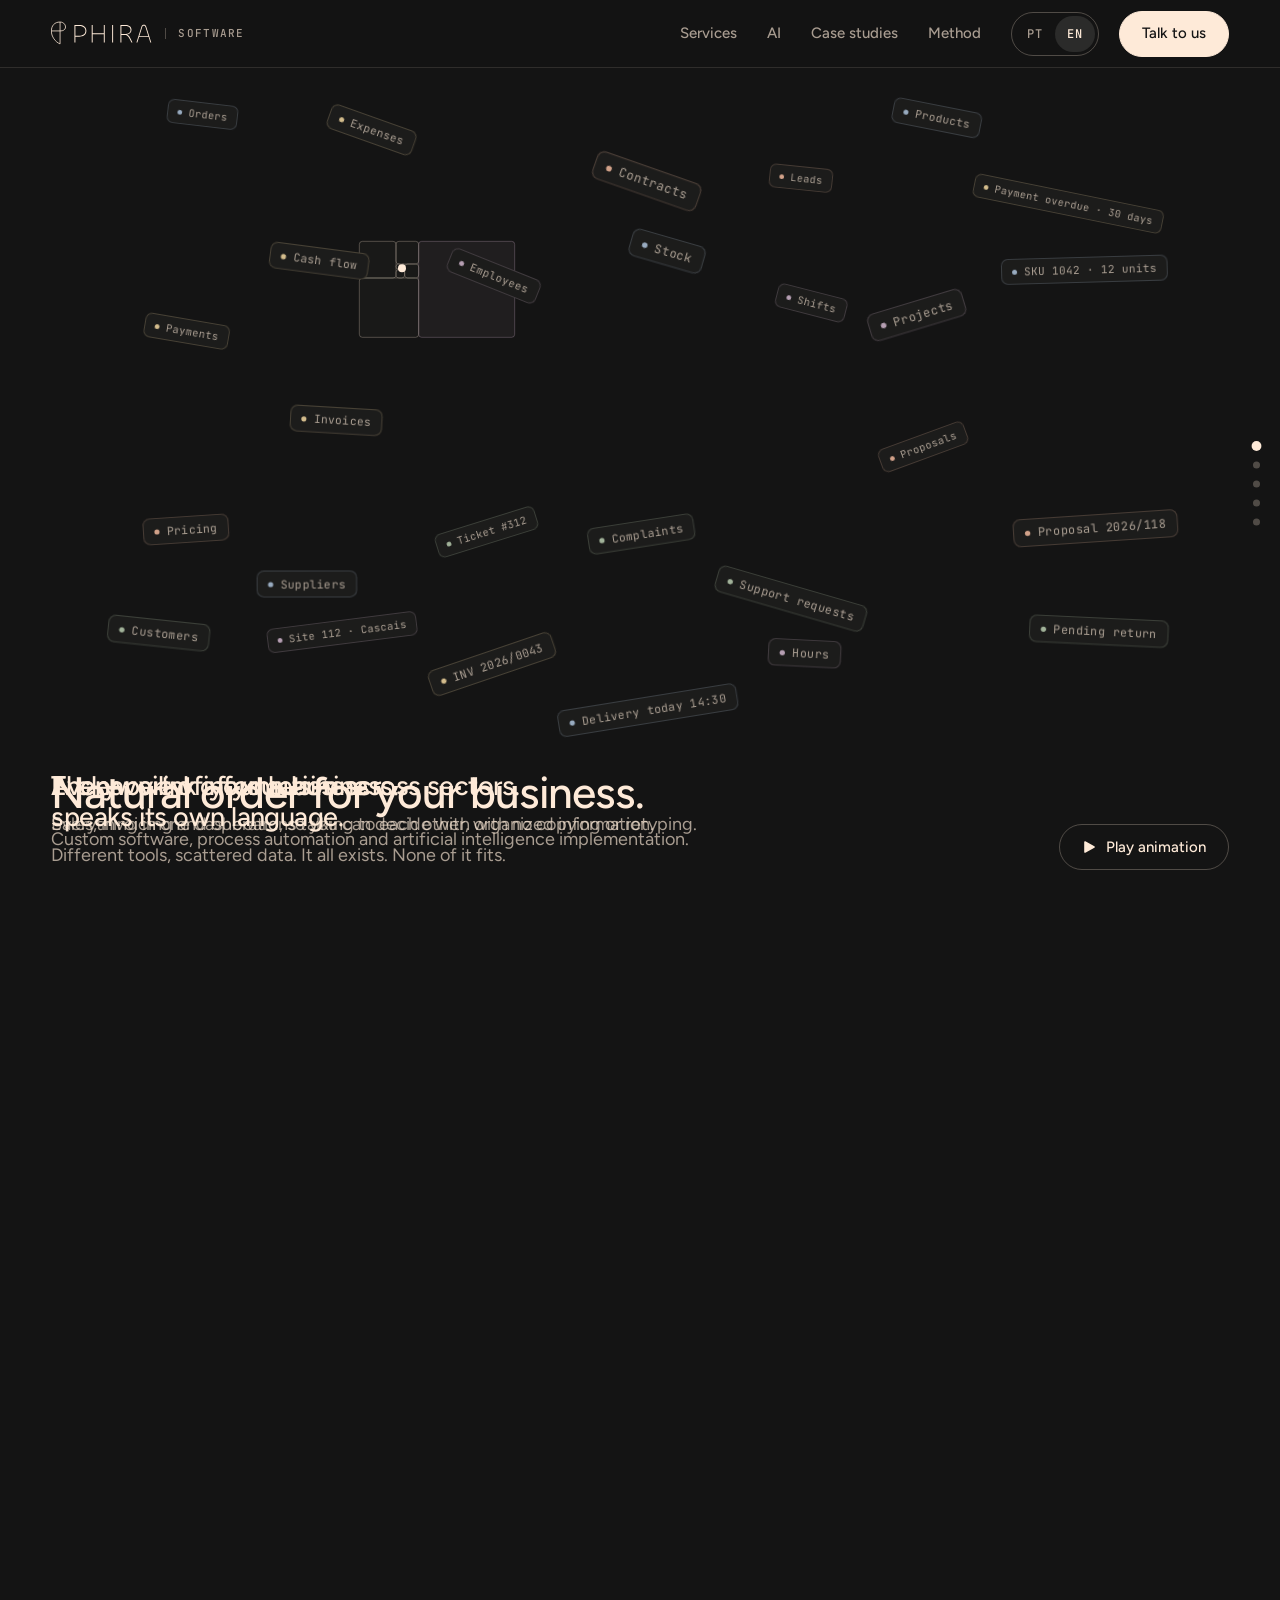
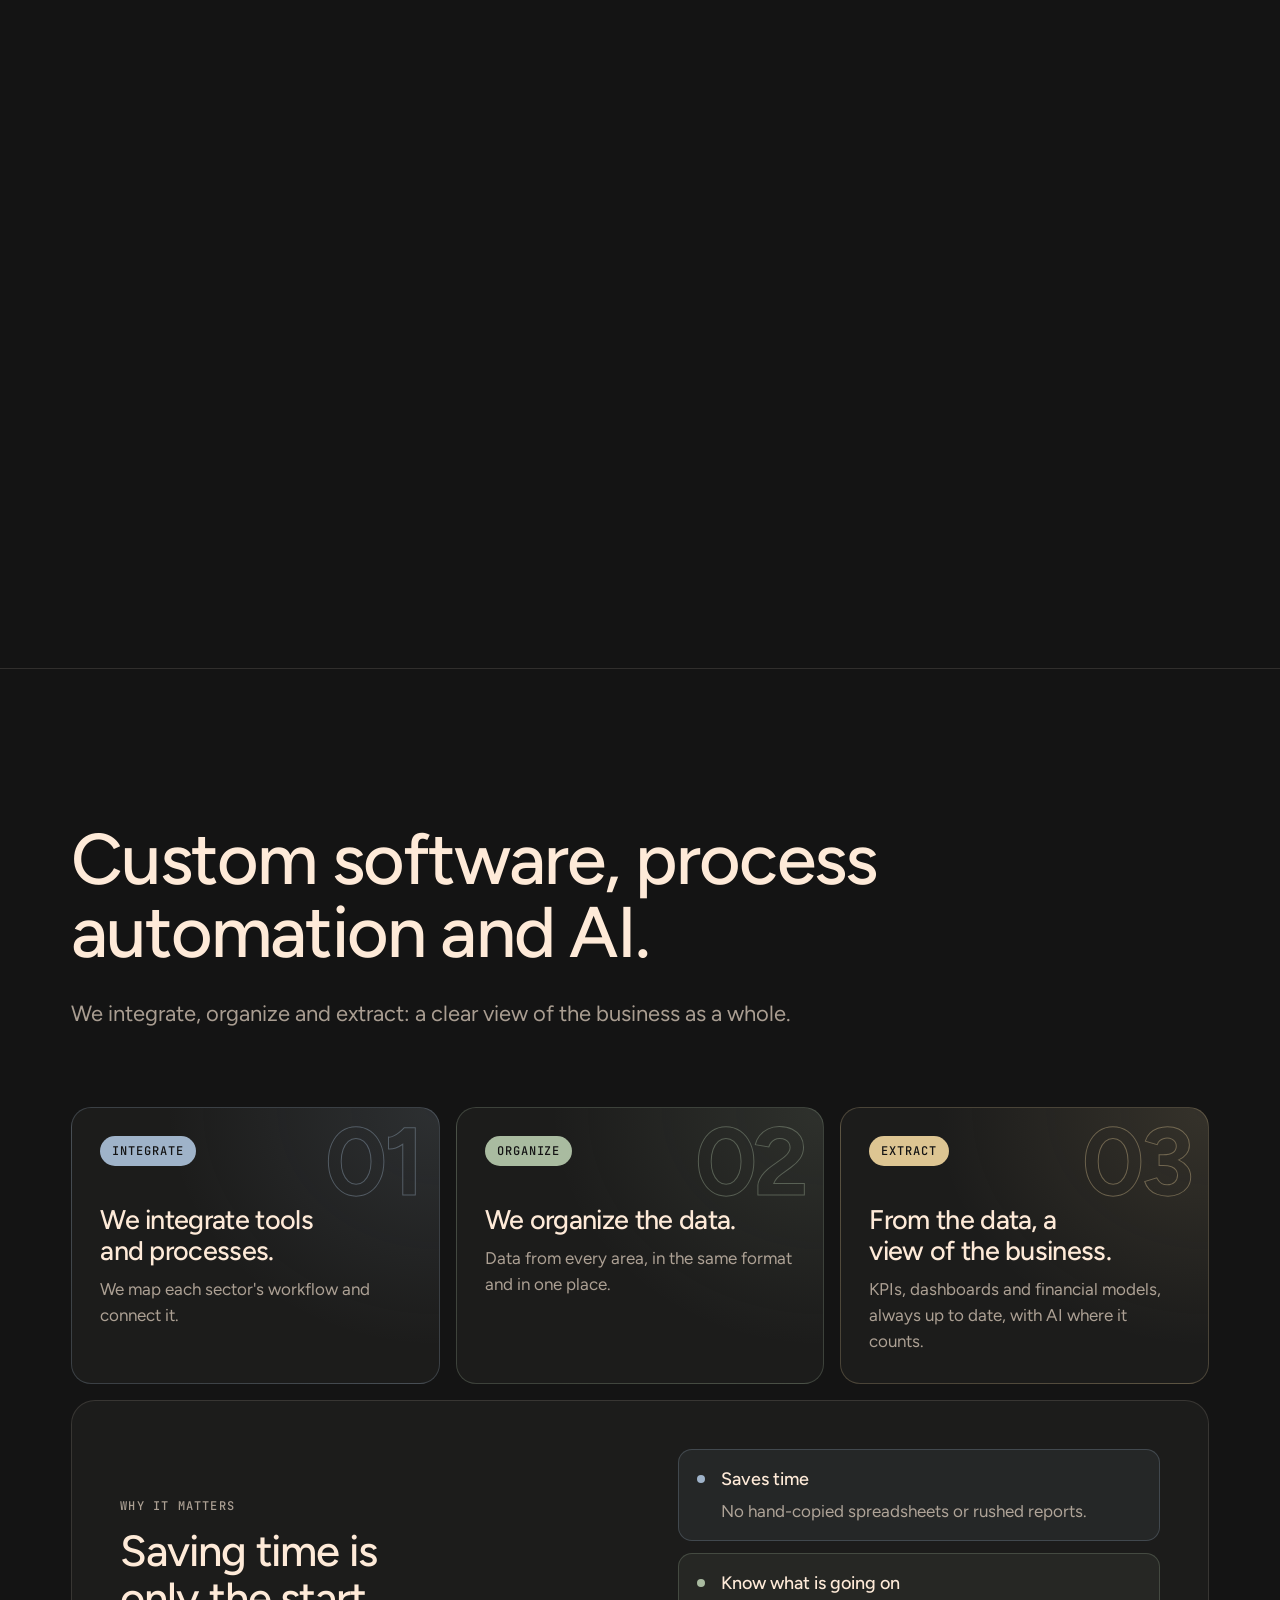
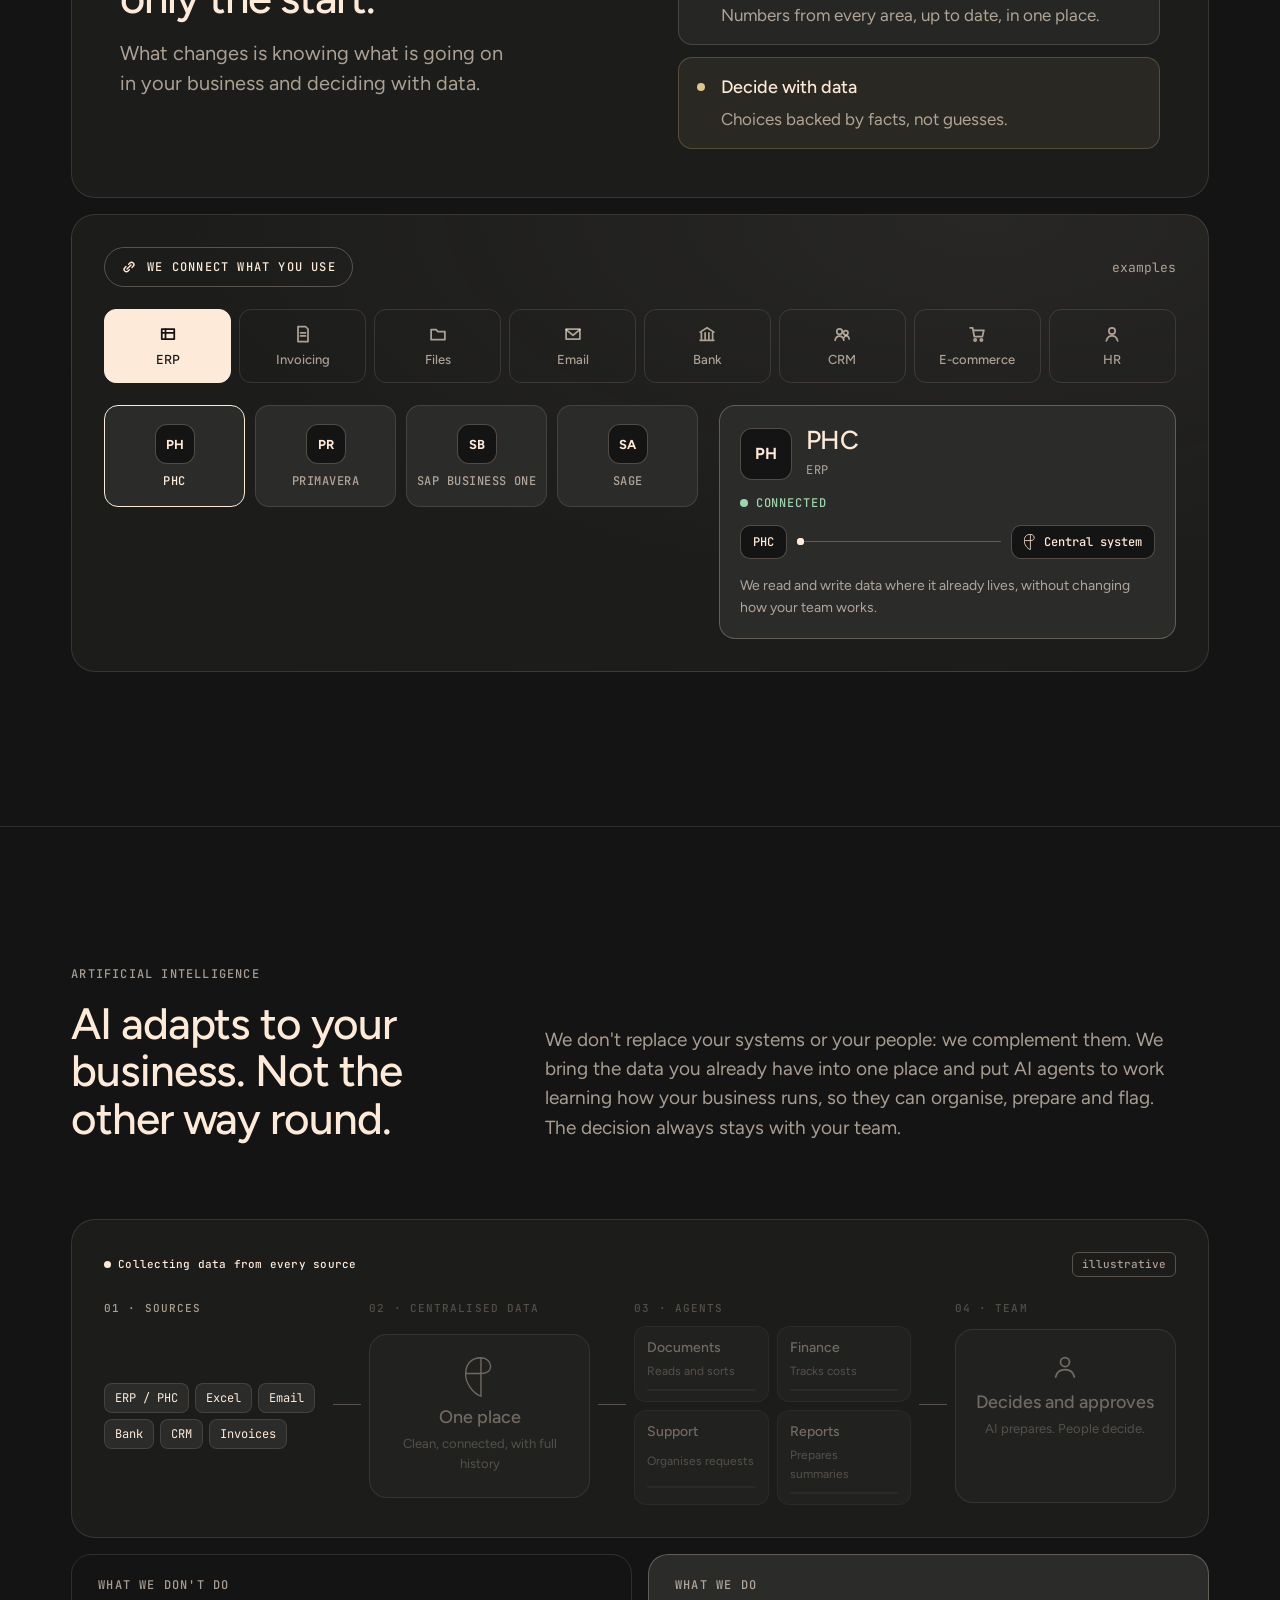
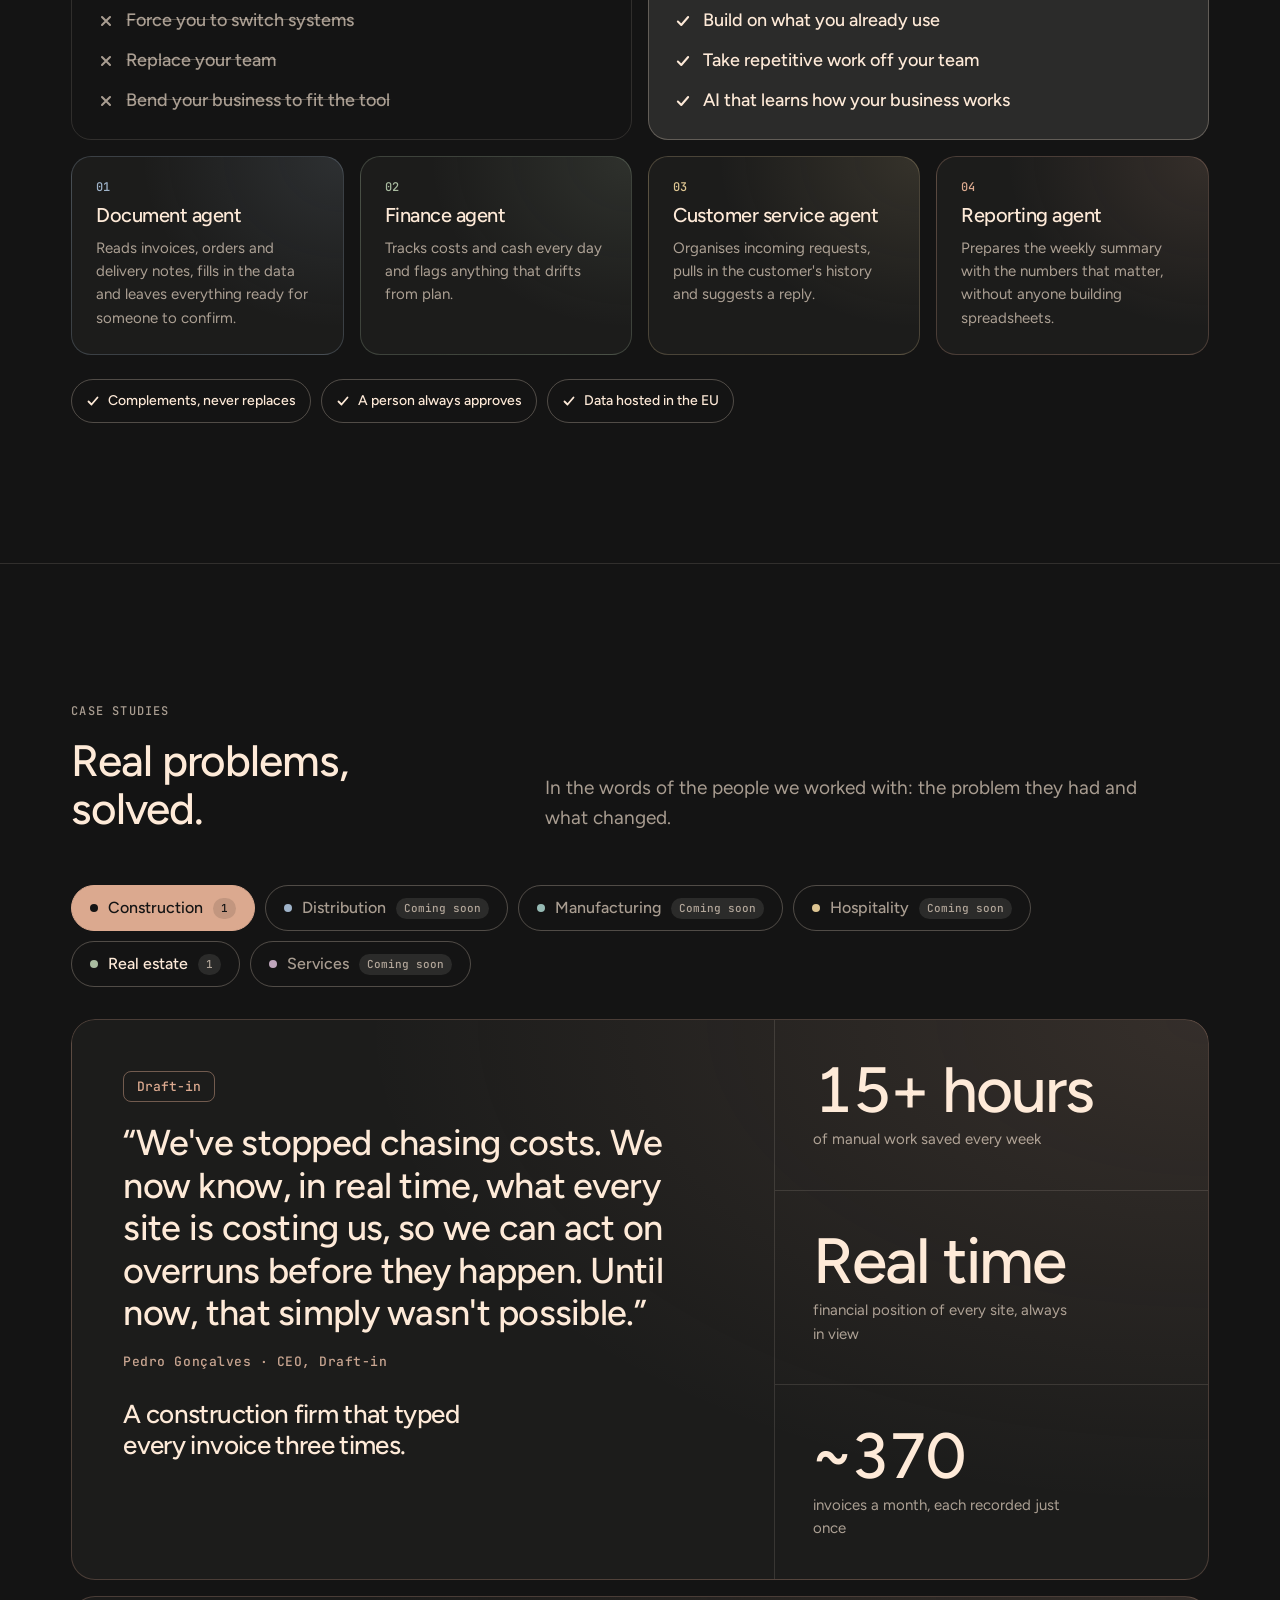
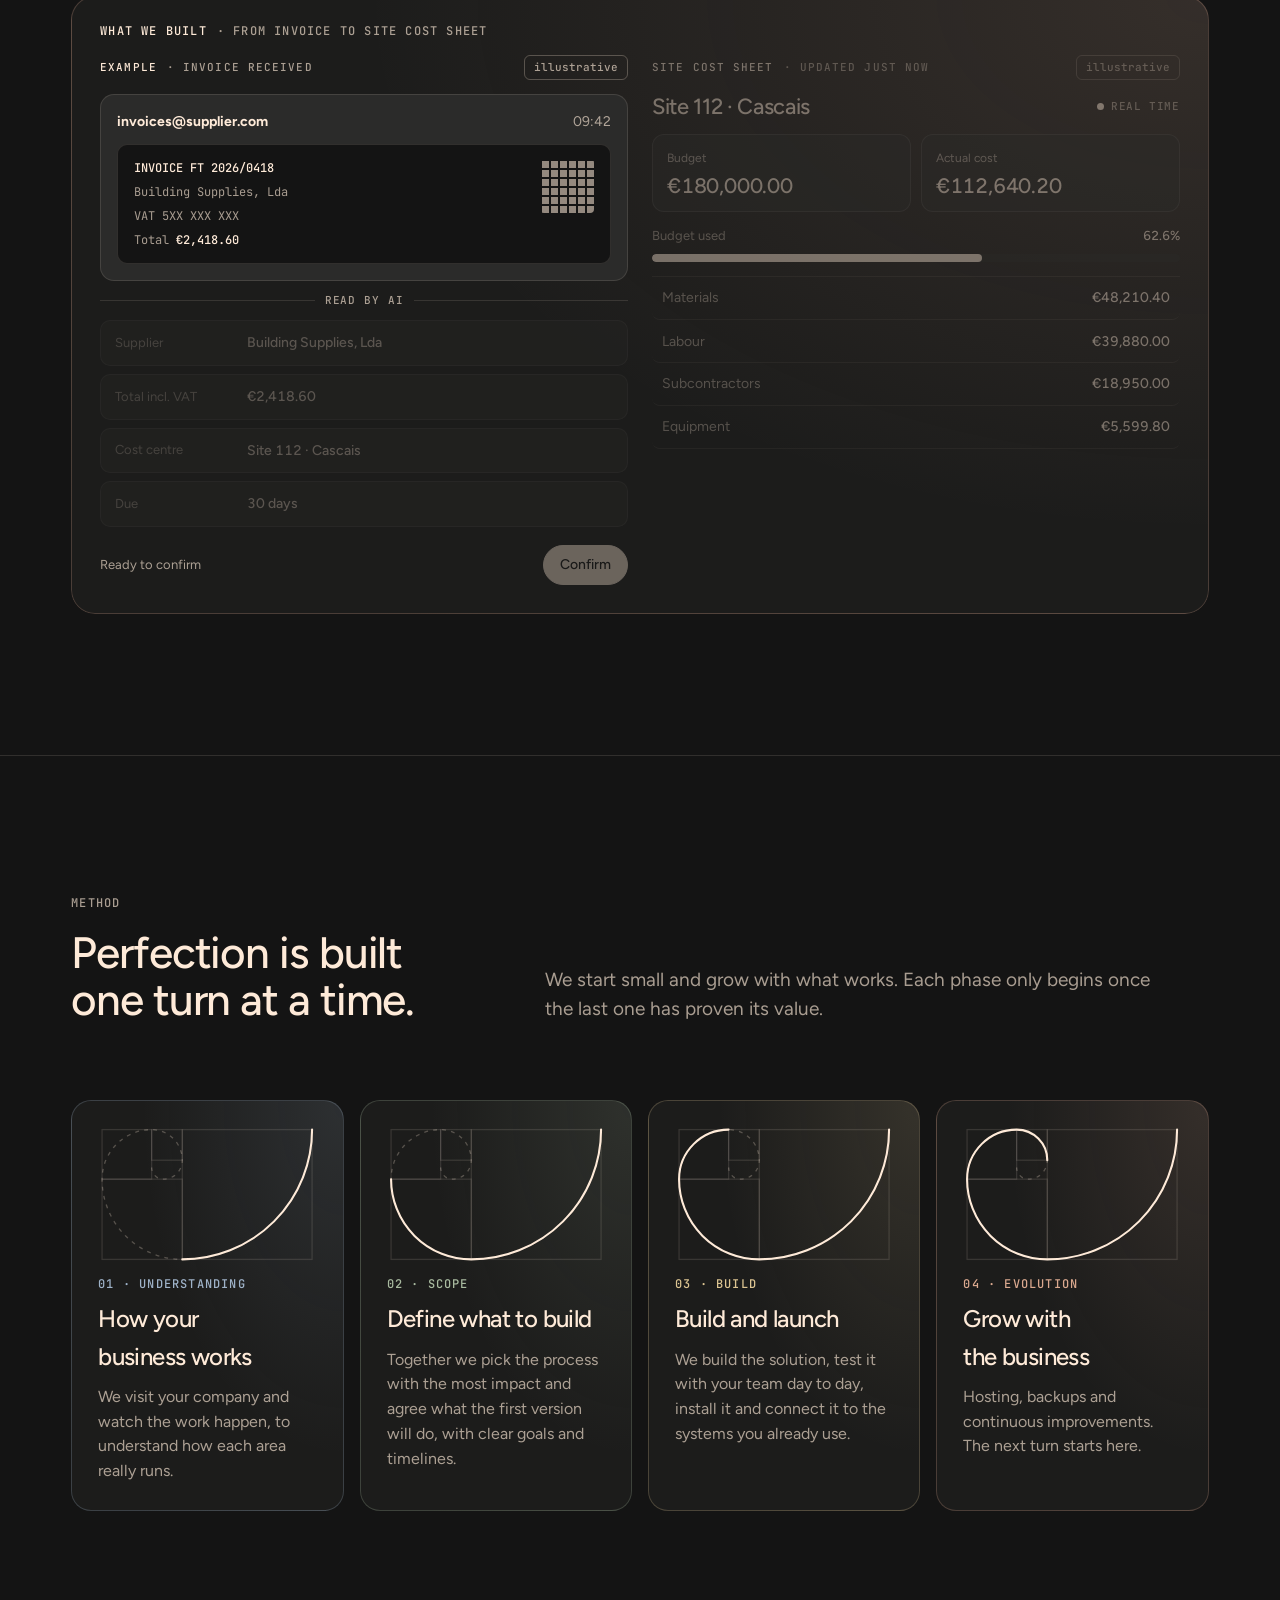
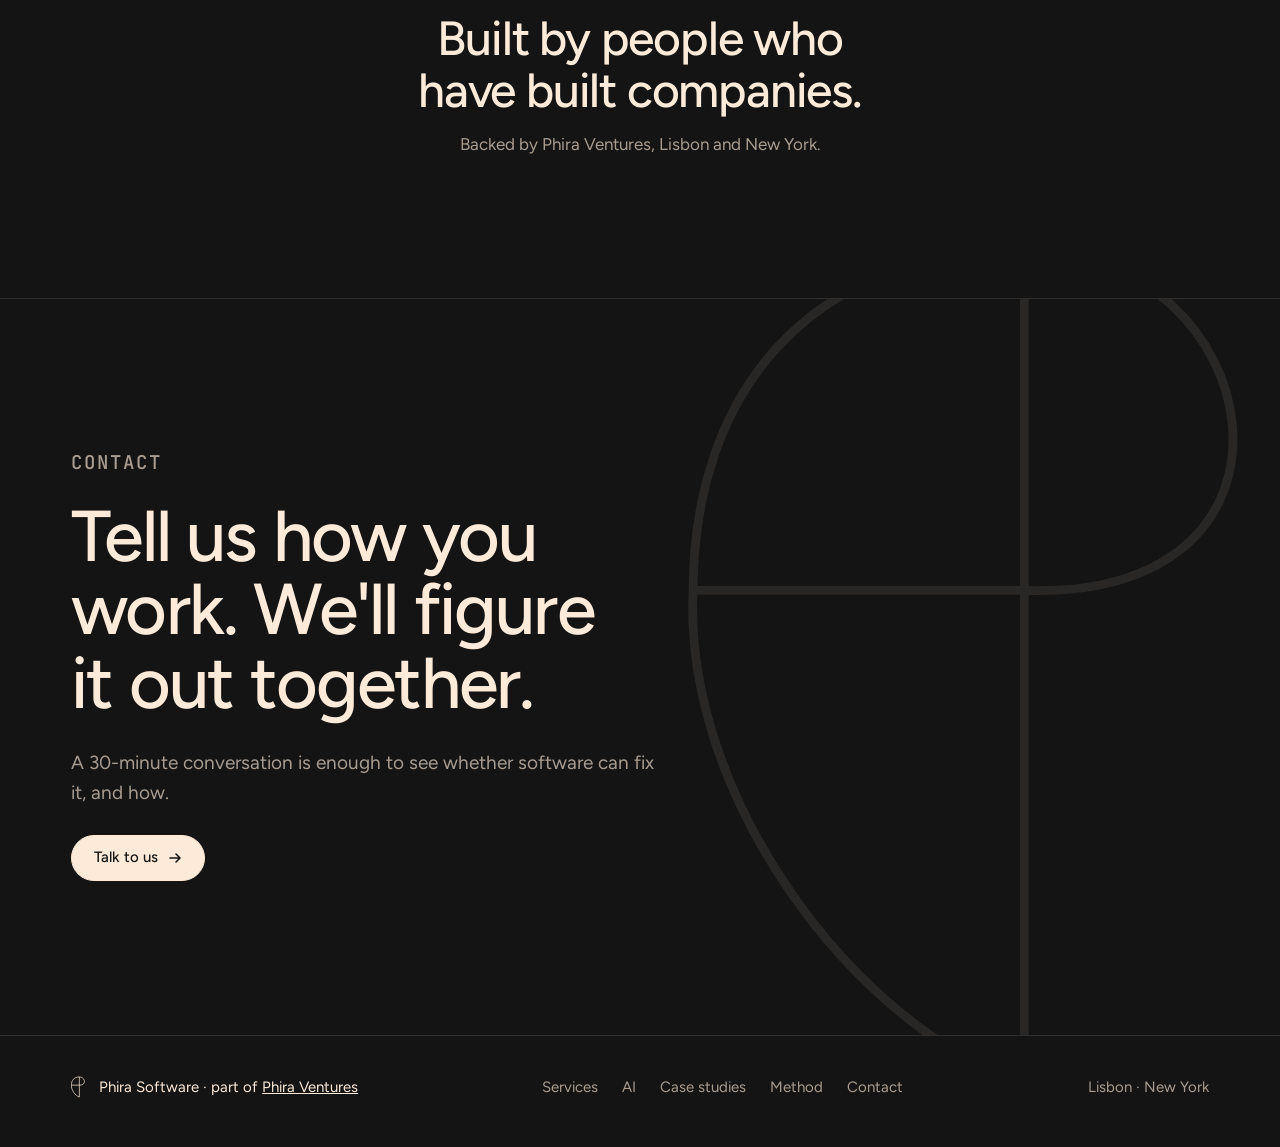
==== commit 97f4891f: "Benefícios dos dados organizados: bloco "Para quê" na secção do sistema Poupar tempo é só o começo; " ====
--- a/prototypes/site/index.html
+++ b/prototypes/site/index.html
@@ -160,6 +160,16 @@
 .step3 .k{display:inline-grid;place-items:center;justify-self:start;height:30px;padding:0 12px;border-radius:999px;background:var(--text);color:var(--bg);font:500 12px/1 var(--font-mono);letter-spacing:.08em;text-transform:uppercase;margin-bottom:28px}
 .step3 h3{font-size:var(--t1);line-height:1.15}
 .step3 p{color:var(--dim);max-width:34ch}
+.gains{margin-top:16px;display:grid;grid-template-columns:1.05fr 1fr;gap:clamp(24px,4vw,64px);align-items:center;padding:clamp(28px,4vw,48px);border-radius:24px;border:1px solid var(--line);background:var(--surface)}
+.gains-k{font:500 12px/1 var(--font-mono);letter-spacing:.1em;text-transform:uppercase;color:var(--dim)}
+.gains h3{margin-top:16px;font-size:clamp(28px,3.4vw,var(--t2));line-height:1.08}
+.gains-sub{margin-top:16px;max-width:30ch;color:var(--dim);font-size:clamp(17px,1.6vw,20px);line-height:1.5}
+.gains ul{list-style:none;margin:0;padding:0;display:grid;gap:12px}
+.gains li{--tone:var(--slate);display:grid;grid-template-columns:10px 1fr;column-gap:14px;row-gap:4px;padding:16px 18px;border-radius:14px;border:1px solid color-mix(in srgb,var(--tone) 24%,transparent);background:color-mix(in srgb,var(--tone) 7%,transparent)}
+.gains li:nth-child(2){--tone:var(--sage)} .gains li:nth-child(3){--tone:var(--sand)}
+.gains li i{grid-row:1/3;width:8px;height:8px;margin-top:9px;border-radius:50%;background:var(--tone)}
+.gains li b{font-weight:500;font-size:18px}
+.gains li span{color:var(--dim)}
 .connect{margin-top:16px;border-radius:24px;border:1px solid var(--line);background:radial-gradient(120% 140% at 80% 0%,rgba(254,234,216,.05),transparent 60%),var(--surface);padding:clamp(20px,3vw,32px);display:grid;gap:22px}
 .connect-top{display:flex;justify-content:space-between;align-items:center;gap:12px}
 .pill{display:inline-flex;align-items:center;gap:10px;height:40px;padding:0 16px;border-radius:999px;border:1px solid var(--line-2);font:500 12px/1 var(--font-mono);letter-spacing:.1em;text-transform:uppercase}
@@ -213,6 +223,7 @@
 .flow-row .wire i+i{animation-delay:.6s}
 @media (max-width:980px){
   .steps3{grid-template-columns:1fr}
+  .gains{grid-template-columns:1fr}
   .step3{min-height:0}
   .tabs{grid-template-columns:repeat(4,minmax(0,1fr))}
   .connect-body{grid-template-columns:1fr}
@@ -798,6 +809,18 @@
         <article class="step3"><span class="big" aria-hidden="true">01</span><span class="k">Integrar</span><h3>Integramos ferramentas e processos.</h3><p>Mapeamos o workflow de cada setor e ligamo-lo.</p></article>
         <article class="step3"><span class="big" aria-hidden="true">02</span><span class="k">Organizar</span><h3>Organizamos os dados.</h3><p>Os dados de todas as áreas, no mesmo formato e num só sítio.</p></article>
         <article class="step3"><span class="big" aria-hidden="true">03</span><span class="k">Extrair</span><h3>Dos dados, a visão do negócio.</h3><p>KPIs, dashboards e modelos financeiros sempre atualizados, com IA onde faz diferença.</p></article>
+      </div>
+      <div class="gains">
+        <div class="gains-main">
+          <p class="gains-k">Para quê</p>
+          <h3>Poupar tempo é só o começo.</h3>
+          <p class="gains-sub">O que muda é saber o que se passa na empresa e decidir com dados.</p>
+        </div>
+        <ul>
+          <li><i></i><b>Poupa tempo</b><span>Sem folhas copiadas à mão nem relatórios feitos à pressa.</span></li>
+          <li><i></i><b>Sabe o que se passa</b><span>Os números de todas as áreas, atualizados, num só sítio.</span></li>
+          <li><i></i><b>Decide com dados</b><span>Escolhas apoiadas em factos, não em palpites.</span></li>
+        </ul>
       </div>
       <div class="connect" id="connect" aria-label="Exemplos de sistemas que ligamos">
         <div class="connect-top">
@@ -1669,7 +1692,7 @@
 (function(){
   if(reduce||!('IntersectionObserver' in window))return;
   var heads='.section-head h2,.manifesto h2,.cta h2';
-  var items='.section-head .eyebrow,.section-head .lead,.manifesto .eyebrow,.man-lead,.step3,.connect,.area,.flow,.versus,.agent-card,.principles,.step,.sec-tabs,.cases,.trust-head,.why>div,.cta .eyebrow,.cta p,.cta .row';
+  var items='.section-head .eyebrow,.section-head .lead,.manifesto .eyebrow,.man-lead,.step3,.gains,.connect,.area,.flow,.versus,.agent-card,.principles,.step,.sec-tabs,.cases,.trust-head,.why>div,.cta .eyebrow,.cta p,.cta .row';
   var els=[];
   [].forEach.call(document.querySelectorAll(heads),function(e){e.classList.add('rv','rv-h');els.push(e);});
   [].forEach.call(document.querySelectorAll(items),function(e){e.classList.add('rv');els.push(e);});
@@ -1727,7 +1750,7 @@
   });
 })();
 /* ---------- idioma: PT / EN ---------- */
-var EN={"Serviços": "Services", "IA": "AI", "Método": "Method", "Casos": "Case studies", "Falar connosco": "Talk to us", "Visão geral": "Overview", "exemplo": "example", "Encomendas": "Orders", "Atendimento": "Support", "Faturação": "Invoicing", "Cada parte do seu negócio tem a sua maneira de trabalhar.": "Every part of your business speaks its own language.", "Organizamos os dados de cada setor.": "We organize each sector's data.", "Cadeia de abastecimento, atendimento, faturação, vendas: tudo no mesmo formato.": "Supply chain, support, invoicing, sales: all in the same format.", "Depois cruzamos a informação entre setores.": "Then we link information across sectors.", "Vendas, faturação e operações a falar entre si, sem copiar nem voltar a escrever.": "Sales, invoicing and operations talking to each other, with no copying or retyping.", "Ordem natural para a sua empresa.": "Natural order for your business.", "Software à medida, automação de processos e implementação de inteligência artificial.": "Custom software, process automation and artificial intelligence implementation.", "Ver animação": "Play animation", "· Consultoria de software": "· Software consultancy", "Software à medida, automação de processos e IA.": "Custom software, process automation and AI.", "01 · Percebemos": "01 · We listen", "Vamos ao terreno": "We go on site", "Sentamo-nos com quem faz o trabalho e mapeamos o processo como ele é, não como devia ser.": "We sit with the people doing the work and map the process as it is, not as it should be.", "02 · Construímos": "02 · We build", "Rápido e à medida": "Fast and tailored", "Uma primeira versão pensada para o vosso processo, pronta a usar em semanas.": "A first version designed around your process, ready to use in weeks.", "03 · Decide": "03 · You decide", "Só paga se ficar": "Pay only if you keep it", "Supply chain e logística": "Supply chain and logistics", "Encomendas, stock, fornecedores e entregas num fluxo só, sem reescrever dados entre sistemas.": "Orders, stock, suppliers and deliveries in a single flow, with no retyping between systems.", "Encomendas automáticas": "Automatic orders", "Alertas de stock": "Stock alerts", "Pedidos de transporte": "Transport requests", "Atendimento ao cliente": "Customer service", "Pedidos e reclamações centralizados, respondidos mais depressa e sem se perderem no email.": "Requests and complaints in one place, answered faster and never lost in an inbox.", "Triagem de pedidos": "Request triage", "Respostas sugeridas": "Suggested replies", "Histórico do cliente": "Customer history", "Faturação e finanças": "Invoicing and finance", "Leitura de faturas": "Invoice reading", "QR fiscal": "Tax QR codes", "Custos por obra": "Cost per project", "Vendas e CRM": "Sales and CRM", "Leads, propostas e follow-ups num pipeline claro, com a equipa a saber sempre o próximo passo.": "Leads, proposals and follow-ups in a clear pipeline, so the team always knows the next step.", "Propostas": "Proposals", "Operações e equipas": "Operations and teams", "Equipas": "Teams", "Horas, turnos, tarefas e aprovações em ferramentas simples que a equipa usa de facto.": "Hours, shifts, tasks and approvals in simple tools your team actually uses.", "Folhas de horas": "Timesheets", "Aprovações": "Approvals", "Dados e visão clara": "Data and clear vision", "Os dados de todas as áreas num só sítio, com painéis que mostram o negócio em tempo real.": "Data from every area in one place, with dashboards that show the business in real time.", "Relatórios automáticos": "Automated reports", "Integrações": "Integrations", "Inteligência artificial": "Artificial intelligence", "IA onde ela faz trabalho a sério.": "AI where it does real work.", "Usamos IA quando poupa horas ou melhora uma decisão, integrada nas ferramentas que a equipa já usa. Sem experiências soltas.": "We use AI when it saves hours or improves a decision, built into the tools your team already uses. No side experiments.", "Leitura de documentos": "Document reading", "Faturas, encomendas e guias são lidas automaticamente. Os dados entram no sistema sem ninguém os escrever.": "Invoices, orders and delivery notes are read automatically. The data enters the system without anyone typing it.", "Emails e pedidos de clientes classificados por urgência e tema, e encaminhados para quem trata.": "Emails and customer requests sorted by urgency and topic, and routed to the right person.", "Assistente interno": "Internal assistant", "Responde a perguntas da equipa com os documentos, procedimentos e dados da própria empresa.": "Answers your team's questions using the company's own documents, procedures and data.", "Previsões": "Forecasting", "Stock, procura e tesouraria estimados a partir do histórico, para decidir com antecedência.": "Stock, demand and cash flow estimated from your history, so you can decide ahead of time.", "Agentes com supervisão": "Supervised agents", "Tarefas repetitivas feitas pela IA do início ao fim, com uma pessoa a aprovar o resultado.": "Repetitive tasks handled by AI from start to finish, with a person approving the result.", "Uma pessoa aprova sempre": "A person always approves", "Dados alojados na UE": "Data hosted in the EU", "Integrada no que já usam": "Built into what you already use", "Exemplo": "Example", "· Fatura recebida": "· Invoice received", "ilustrativo": "illustrative", "FATURA FT 2026/0418": "INVOICE FT 2026/0418", "Materiais de construção, Lda": "Building Supplies, Lda", "NIF 5XX XXX XXX": "VAT 5XX XXX XXX", "2 418,60 €": "€2,418.60", "Lido pela IA": "Read by AI", "Fornecedor": "Supplier", "Total c/ IVA": "Total incl. VAT", "Centro de custo": "Cost centre", "Obra 112 · Cascais": "Site 112 · Cascais", "Vencimento": "Due", "30 dias": "30 days", "Pronto para confirmar": "Ready to confirm", "Confirmar": "Confirm", "01 · Diagnóstico": "01 · Discovery", "02 · Piloto": "02 · Pilot", "03 · Produção": "03 · Production", "04 · Evolução": "04 · Evolution", "Perceber o processo": "Understand the process", "Visitamos a empresa, vemos o trabalho a acontecer e escolhemos onde o software tem mais impacto.": "We visit your company, watch the work happen and pick where software will have the most impact.", "Reunião no local · proposta escrita": "On-site meeting · written proposal", "Testar no trabalho real": "Test it on real work", "Pôr a funcionar": "Put it to work", "Se o piloto resolve, fica. Instalamos, formamos a equipa e ligamos aos sistemas existentes.": "If the pilot works, it stays. We install it, train the team and connect it to your existing systems.", "Crescer com a empresa": "Grow with the business", "Alojamento, cópias de segurança e melhorias contínuas. A próxima volta começa aqui.": "Hosting, backups and continuous improvements. The next turn starts here.", "Acompanhamento contínuo": "Ongoing support", "Do papel a um registo único.": "From paper to a single record.", "Nas palavras de quem trabalhou connosco: o problema que tinham e o que mudou.": "In the words of the people we worked with: the problem they had and what changed.", "“[Citação real do cliente: o problema que tinham e o que mudou, nas palavras dele]”": "“[Real client quote: the problem they had and what changed, in their own words]”", "[Nome] · [Cargo], [Empresa]": "[Name] · [Role], [Company]", "Construção civil": "Construction", "Grande Lisboa": "Greater Lisbon", "Em piloto": "In pilot", "Uma construtora que escrevia cada fatura três vezes.": "A construction firm that typed every invoice three times.", "Cada fatura de fornecedor era copiada à mão para três ficheiros diferentes, e só uma pessoa sabia operá-los. Construímos um registo único: a fatura chega por email, o QR fiscal é lido automaticamente e a equipa administrativa só confirma. O registo, o balanço e a folha de cada obra atualizam-se a partir daí.": "Every supplier invoice was copied by hand into three different spreadsheets, and only one person knew how to run them. We built a single record: the invoice arrives by email, the tax QR code is read automatically and the admin team just confirms. The ledger, the balance and each site's cost sheet update from there.", "Antes": "Before", "Três ficheiros Excel, preenchidos à mão, dependentes de uma pessoa.": "Three Excel files, filled in by hand, dependent on one person.", "Depois": "After", "Uma entrada por fatura, confirmada num clique, com as vistas sempre atualizadas.": "One entry per invoice, confirmed in a click, with every view up to date.", "faturas por mês": "invoices a month", "fornecedores diferentes": "different suppliers", "vezes que cada fatura é registada": "times each invoice is recorded", "Para empresas de": "For companies in", "Construção": "Construction", "Distribuição": "Distribution", "Indústria": "Manufacturing", "Restauração": "Hospitality", "Imobiliário": "Real estate", "Porquê nós": "Why us", "Construído por quem já construiu empresas.": "Built by people who have built companies.", "Fazemos parte da Phira Ventures, um venture studio em Lisboa e Nova Iorque. Sabemos o que custa uma hora perdida numa empresa pequena.": "We're part of Phira Ventures, a venture studio in Lisbon and New York. We know what a lost hour costs a small company.", "Uma empresa de cada vez": "One business at a time", "Software feito para o vosso processo, não um pacote genérico adaptado à força.": "Software built for your process, not a generic package forced to fit.", "Testa antes de pagar": "Try before you pay", "Semanas, não meses": "Weeks, not months", "Primeira versão rápida, melhorada com o uso real da equipa.": "A fast first version, improved through your team's real use.", "Um interlocutor": "One point of contact", "Quem vos ouve é quem acompanha o projeto, do diagnóstico à manutenção.": "The person who listens to you follows the project, from discovery to maintenance.", "Contacto": "Contact", "Qual é o processo que mais tempo vos rouba?": "Which process costs you the most time?", "Conte-nos em 30 minutos. Dizemos-lhe com franqueza se o software resolve, e como.": "Tell us in 30 minutes. We'll tell you honestly whether software can fix it, and how.", "Phira Software · parte da": "Phira Software · part of", "Lisboa · Nova Iorque": "Lisbon · New York", "Encomenda #4821": "Order #4821", "Stock baixo": "Low stock", "Fornecedor em atraso": "Supplier delayed", "Entrega 14:30": "Delivery 14:30", "Ticket aberto": "Open ticket", "Resposta pendente": "Reply pending", "Reclamação": "Complaint", "Chat novo": "New chat", "Fatura 0043": "Invoice 0043", "IVA 23%": "VAT 23%", "Por pagar": "Unpaid", "Nota de crédito": "Credit note", "Lead novo": "New lead", "Proposta enviada": "Proposal sent", "Folha de horas": "Timesheet", "Turno": "Shift", "Tarefa": "Task", "Relatório_FINAL(2).pdf": "Report_FINAL(2).pdf", "Mensagem WhatsApp": "WhatsApp message", "Folha manual": "Manual sheet", "Vendas": "Sales", "Operações": "Operations", "faturas@fornecedor.pt": "invoices@supplier.com", "Phira, início": "Phira, home", "Principal": "Main", "Apresentação": "Introduction", "Rodapé": "Footer", "Animação: peças soltas de várias áreas da empresa encaixam em quadrados de proporção áurea, formam uma espiral que chega a um painel central e termina no símbolo da Phira.": "Animation: loose pieces from different parts of a company fit into golden-ratio squares, form a spiral that reaches a central dashboard and ends on the Phira symbol.", "Exemplo ilustrativo: uma fatura recebida por email é lida pela IA e os dados ficam prontos para confirmar.": "Illustrative example: an invoice received by email is read by AI and the data is ready to confirm.", "Software à medida, automação de processos e inteligência artificial para empresas. Uma empresa de cada vez.": "Custom software, process automation and artificial intelligence for businesses. One business at a time.", "Problemas reais, resolvidos.": "Real problems, solved.", "O problema": "The problem", "O que fizemos": "What we did", "Cada fatura de fornecedor era copiada à mão para três ficheiros Excel, e só uma pessoa sabia operá-los.": "Every supplier invoice was copied by hand into three Excel files, and only one person knew how to run them.", "Um registo único: a fatura chega por email, o QR fiscal é lido automaticamente e a equipa só confirma. O balanço e a folha de cada obra atualizam-se sozinhos.": "A single record: the invoice arrives by email, the tax QR code is read automatically and the team just confirms. The balance and each site's cost sheet update on their own.", "[Nome] · [Cargo], Draft-in": "[Name] · [Role], Draft-in", "Casos de clientes": "Client case studies", "Caso anterior": "Previous case", "Caso seguinte": "Next case", "“Deixámos de correr atrás dos custos. Hoje sabemos, em tempo real, quanto está a custar cada obra e conseguimos antecipar desvios antes de acontecerem. Até agora, isso simplesmente não era possível.”": "“We've stopped chasing costs. We now know, in real time, what every site is costing us, so we can act on overruns before they happen. Until now, that simply wasn't possible.”", "de trabalho manual poupadas por semana": "of manual work saved every week", "Tempo real": "Real time", "situação financeira de cada obra, sempre à vista": "financial position of every site, always in view", "faturas por mês, registadas uma só vez": "invoices a month, each recorded just once", "15+ horas": "15+ hours", "Enviado para a folha da obra": "Sent to the site cost sheet", "✓ Confirmado": "✓ Confirmed", "Folha de obra": "Site cost sheet", "· atualizada agora": "· updated just now", "Orçamento": "Budget", "Custo real": "Actual cost", "Orçamento consumido": "Budget used", "180 000,00 €": "€180,000.00", "Materiais": "Materials", "Mão de obra": "Labour", "Subempreitadas": "Subcontractors", "Equipamentos": "Equipment", "39 880,00 €": "€39,880.00", "18 950,00 €": "€18,950.00", "5 599,80 €": "€5,599.80", "+ 2 418,60 €": "+ €2,418.60", "FT 2026/0418 · Materiais de construção, Lda": "FT 2026/0418 · Building Supplies, Lda", "Materiais a 92% do orçamento.": "Materials at 92% of budget.", "Rever antes da próxima encomenda.": "Review before the next order.", "Exemplo ilustrativo: uma fatura recebida por email é lida pela IA, confirmada por uma pessoa e entra logo na folha de custos da obra.": "Illustrative example: an invoice received by email is read by AI, confirmed by a person and goes straight into the site's cost sheet.", "Os dados num só sítio. Agentes que ajudam a equipa.": "All your data in one place. Agents that help your team.", "A IA só é útil quando conhece a empresa. Primeiro juntamos a informação dispersa num só lugar. Depois pomos agentes a organizar, preparar e alertar. A decisão fica sempre com as pessoas.": "AI is only useful when it knows your business. First we bring scattered information into one place. Then we put agents to work organising, preparing and flagging. The decision always stays with your people.", "Diagrama ilustrativo: as fontes de dados da empresa juntam-se num só sítio, os agentes trabalham sobre esses dados e a equipa decide.": "Illustrative diagram: the company's data sources come together in one place, agents work on that data and the team decides.", "A recolher dados de todas as fontes": "Collecting data from every source", "A organizar num só sítio": "Organising it in one place", "Os agentes preparam o trabalho": "Agents prepare the work", "À espera da aprovação da equipa": "Waiting for the team's approval", "01 · Fontes": "01 · Sources", "02 · Dados centralizados": "02 · Centralised data", "03 · Agentes": "03 · Agents", "04 · Equipa": "04 · Team", "Banco": "Bank", "Faturas": "Invoices", "Um só sítio": "One place", "Limpo, ligado e com histórico": "Clean, connected, with full history", "Documentos": "Documents", "Lê e classifica": "Reads and sorts", "Finanças": "Finance", "Acompanha custos": "Tracks costs", "Organiza pedidos": "Organises requests", "Relatórios": "Reports", "Prepara resumos": "Prepares summaries", "Decide e aprova": "Decides and approves", "A IA prepara. As pessoas decidem.": "AI prepares. People decide.", "Agente de documentos": "Document agent", "Lê faturas, encomendas e guias, preenche os dados e deixa tudo pronto para alguém confirmar.": "Reads invoices, orders and delivery notes, fills in the data and leaves everything ready for someone to confirm.", "Agente financeiro": "Finance agent", "Acompanha custos e tesouraria todos os dias e avisa quando alguma coisa sai do previsto.": "Tracks costs and cash every day and flags anything that drifts from plan.", "Agente de atendimento": "Customer service agent", "Organiza os pedidos que chegam, junta o histórico do cliente e sugere a resposta.": "Organises incoming requests, pulls in the customer's history and suggests a reply.", "Agente de relatórios": "Reporting agent", "Prepara o resumo da semana com os números que importam, sem ninguém montar folhas de cálculo.": "Prepares the weekly summary with the numbers that matter, without anyone building spreadsheets.", "Ajuda, nunca substitui": "Helps, never replaces", "O que construímos": "What we built", "· Da fatura à folha de obra": "· From invoice to site cost sheet", "1 de 1": "1 of 1", "Integramos, organizamos e extraímos: uma visão clara do negócio no seu todo.": "We integrate, organize and extract: a clear view of the business as a whole.", "Integrar": "Integrate", "Integramos ferramentas e processos.": "We integrate tools and processes.", "Mapeamos o workflow de cada setor e ligamo-lo.": "We map each sector's workflow and connect it.", "Organizar": "Organize", "Os dados num só sítio": "Your data in one place", "A informação fica limpa e ligada entre si. Pela primeira vez, a empresa inteira à vista.": "Information becomes clean and connected. For the first time, the whole company in view.", "Extrair": "Extract", "Dos dados, a visão do negócio.": "From the data, a view of the business.", "KPIs, dashboards e modelos financeiros sempre atualizados, com IA onde faz diferença.": "KPIs, dashboards and financial models, always up to date, with AI where it counts.", "Exemplos de sistemas que ligamos": "Examples of systems we connect", "Ligamos o que já usam": "We connect what you use", "exemplos": "examples", "Tipos de sistema": "System types", "Ligado ao sistema": "Connected", "A ligar…": "Connecting…", "Sistema central": "Central system", "Lemos e escrevemos os dados onde eles já estão, sem mudar a forma como a equipa trabalha.": "We read and write data where it already lives, without changing how your team works.", "Ficheiros": "Files", "RH": "HR", "Caixa partilhada": "Shared inbox", "Extratos": "Bank statements", "Pagamentos SEPA": "SEPA payments", "Escalas": "Rotas", "Processamento salarial": "Payroll", "✓ Aprovado": "✓ Approved", "A IA adapta-se à sua empresa. Não o contrário.": "AI adapts to your business. Not the other way round.", "Complementa, não substitui": "Complements, never replaces", "O que não fazemos": "What we don't do", "Obrigar a mudar de sistemas": "Force you to switch systems", "Substituir a equipa": "Replace your team", "Adaptar a empresa à ferramenta": "Bend your business to fit the tool", "O que fazemos": "What we do", "Trabalhar sobre o que já usam": "Build on what you already use", "Tirar o trabalho repetitivo à equipa": "Take repetitive work off your team", "IA que aprende como o vosso negócio funciona": "AI that learns how your business works", "Casos por setor": "Case studies by sector", "Em breve": "Coming soon", "Os casos deste setor estão a caminho.": "Case studies for this sector are on the way.", "Estamos a trabalhar com empresas deste setor. Quer ser o próximo caso?": "We're working with companies in this sector. Want to be the next case?", "Produto Phira": "Phira product", "Cada imóvel novo transforma-se num vídeo editado, entregue no WhatsApp do consultor.": "Every new listing becomes an edited video, delivered to the agent's WhatsApp.", "Lunis · plataforma construída dentro da Phira": "Lunis · a platform built inside Phira", "Conteúdo para redes sociais, automatizado para consultores imobiliários.": "Social media content, automated for real estate agents.", "Diário": "Daily", "um vídeo novo, já editado, todos os dias": "a new video, already edited, every day", "0 min": "0 min", "de edição para o consultor": "of editing for the agent", "entregue onde o consultor já trabalha": "delivered where the agent already works", "· Do imóvel novo ao vídeo pronto": "· From new listing to finished video", "Exemplo ilustrativo: entra um imóvel novo, a Lunis prepara o vídeo, coloca-o no plano de conteúdos e envia-o por WhatsApp para o consultor aprovar.": "Illustrative example: a new listing comes in, Lunis prepares the video, adds it to the content plan and sends it by WhatsApp for the agent to approve.", "Plano de conteúdos": "Content plan", "Semana de Ana Ribeiro": "Ana Ribeiro's week", "Lunis ativa": "Lunis active", "Novo imóvel na carteira": "New listing added", "T3 · Cascais · 8 fotografias": "3-bed · Cascais · 8 photos", "Seg": "Mon", "Ter": "Tue", "Qua · hoje": "Wed · today", "Qui": "Thu", "Sex": "Fri", "Sáb": "Sat", "Dom": "Sun", "Dica de mercado": "Market tip", "Imóvel: T2 Oeiras": "Listing: 2-bed Oeiras", "Bastidores da visita": "Behind the viewing", "Imóvel: T3 Cascais": "Listing: 3-bed Cascais", "A preparar vídeo": "Preparing video", "Enviado por WhatsApp": "Sent via WhatsApp", "Agendado · 9:00": "Scheduled · 9:00", "Fotografias": "Photos", "Guião": "Script", "Montagem": "Editing", "Legendas e música": "Captions and music", "Pergunta da semana": "Question of the week", "Testemunho de cliente": "Client testimonial", "Imóvel: moradia Sintra": "Listing: villa Sintra", "Bom dia, Ana. O vídeo de hoje já está pronto.": "Good morning, Ana. Today's video is ready.", "Publicado": "Posted", "Recebi o novo T3 em Cascais. Preparei o vídeo para amanhã:": "Got the new 3-bed in Cascais. I've prepared tomorrow's video:", "T3 · Cascais": "3-bed · Cascais", "Aprovar": "Approve", "Pedir alteração": "Request a change", "Aprovado": "Approved", "Agendado para quinta, 9:00": "Scheduled for Thursday, 9:00", "A perfeição constrói-se uma volta de cada vez.": "Perfection is built one turn at a time.", "Organizamos os dados.": "We organize the data.", "Os dados de todas as áreas, no mesmo formato e num só sítio.": "Data from every area, in the same format and in one place.", "< 1 min": "< 1 min", "para criar cada vídeo": "to create each video", "consultores em Portugal": "agents in Portugal", "50 mil+": "50K+", "publicações geradas": "posts generated", "mais leads geradas": "more leads generated", "Um plano de conteúdos completo que se faz sozinho, com cada publicação entregue já editada no WhatsApp do consultor.": "A complete content plan that runs itself, with every post delivered already edited to the agent's WhatsApp.", "Planeamento e criação de conteúdo para redes sociais, automatizados para consultores imobiliários: imóveis, dicas de mercado, bastidores e testemunhos.": "Social media content planning and creation, automated for real estate agents: listings, market tips, behind the scenes and testimonials.", "uma publicação nova, já editada, todos os dias": "a new post, already edited, every day", "· Plano de conteúdos automático": "· Automated content plan", "Com o apoio da Phira Ventures, Lisboa e Nova Iorque.": "Backed by Phira Ventures, Lisbon and New York.", "A equipa não muda de ferramentas": "Your team keeps its tools", "Trabalhamos por cima do que já usam. Nada para reaprender de raiz.": "We build on top of what you already use. Nothing to relearn from scratch.", "Os dados são vossos": "Your data is yours", "Ficam sempre vossos, alojados na UE, com cópias de segurança.": "It always stays yours, hosted in the EU, with backups.", "Um interlocutor do início ao fim": "One point of contact, start to finish", "O piloto corre no trabalho real. Só paga se decidir ficar com ele.": "The pilot runs on real work. You only pay if you decide to keep it.", "Construímos a primeira versão e a equipa usa-a no dia a dia, no trabalho real.": "We build the first version and your team uses it day to day, on real work.", "Semanas · no trabalho real": "Weeks · on real work", "Começamos pequeno e crescemos com o que funciona. Cada fase só avança quando a anterior provou valor.": "We start small and grow with what works. Each phase only begins once the last one has proven its value.", "Instalação e formação da equipa": "Installation and team training", "01 · Compreender": "01 · Understanding", "Como a empresa trabalha": "How your business works", "Visitamos a empresa e vemos o trabalho a acontecer, para perceber como cada área funciona de facto.": "We visit your company and watch the work happen, to understand how each area really runs.", "02 · Âmbito": "02 · Scope", "Definir o que construir": "Define what to build", "Juntos, escolhemos o processo com mais impacto e definimos o que a primeira versão vai fazer, com objetivos e prazos claros.": "Together we pick the process with the most impact and agree what the first version will do, with clear goals and timelines.", "03 · Construção": "03 · Build", "Construir e pôr a funcionar": "Build and launch", "Construímos a solução, testamo-la com a equipa no dia a dia, instalamos e ligamos aos sistemas que já usam.": "We build the solution, test it with your team day to day, install it and connect it to the systems you already use.", "Tente agarrar os dados · faça scroll": "Try to catch the data · scroll", "Uma visão clara do seu negócio.": "A clear view of your business.", "Tudo num só painel, para decidir com informação organizada.": "Everything in one dashboard, so you can decide with organized information.", "Sugestão": "Suggestion", "Rever custos da obra 112": "Review costs on site 112", "18 400 €": "€18,400", "Por receber": "Receivables", "Produtos": "Products", "Stock": "Stock", "Fornecedores": "Suppliers", "SKU 1042 · 12 un.": "SKU 1042 · 12 units", "Entrega hoje 14:30": "Delivery today 14:30", "Clientes": "Customers", "Pedidos de suporte": "Support requests", "Reclamações": "Complaints", "Ticket #312": "Ticket #312", "Devolução pendente": "Pending return", "Pagamentos": "Payments", "Despesas": "Expenses", "Tesouraria": "Cash flow", "FT 2026/0043": "INV 2026/0043", "Pagamento em atraso · 30 dias": "Payment overdue · 30 days", "Leads": "Leads", "Contratos": "Contracts", "Preços": "Pricing", "Proposta 2026/118": "Proposal 2026/118", "Colaboradores": "Employees", "Horas": "Hours", "Projetos": "Projects", "Turnos": "Shifts", "RE: Fwd: encomenda": "RE: Fwd: order", "Export_PHC.csv": "Export_PHC.csv", "Caderno de obra": "Site logbook", "Ferramentas diferentes, dados espalhados. Tudo existe, nada encaixa.": "Different tools, scattered data. It all exists. None of it fits.", "Entregas dentro do prazo": "On-time deliveries", "Tempo médio de resposta": "Average response time", "Propostas ganhas": "Proposals won", "Horas faturáveis": "Billable hours", "2 min": "2 min", "23 dias": "23 days", "Cobertura de stock": "Stock cover", "0,8%": "0.8%", "Encomendas com erro": "Orders with errors", "87%": "87%", "Pedidos resolvidos à primeira": "Requests solved first time", "4,7 / 5": "4.7 / 5", "Satisfação dos clientes": "Customer satisfaction", "38 dias": "38 days", "Prazo médio de recebimento": "Average collection time", "31%": "31%", "Margem bruta": "Gross margin", "42 000 €": "€42,000", "Pipeline do mês": "Pipeline this month", "7": "7", "Propostas abertas": "Open proposals", "6": "6", "Projetos ativos": "Active projects", "312 h": "312 h", "Horas esta semana": "Hours this week", "Ligamos o ERP, os Excels, o email e o banco a um só sistema e construímos por cima automações, painéis e agentes de IA. Lisboa.": "We connect your ERP, spreadsheets, email and bank into one system, then build automations, dashboards and AI agents on top. Lisbon.", "Software à medida em todas as áreas da empresa.": "Custom software across every part of your business.", "Não vendemos um produto genérico. Olhamos para o processo que mais tempo vos rouba e automatizamo-lo com a ferramenta certa, ligada ao PHC, ao ERP e ao resto da empresa.": "We don't sell an off-the-shelf product. We find the process that costs you the most time and automate it with the right tool, connected to your ERP and the rest of the business.", "Faturas de fornecedores lidas automaticamente, conciliação e custos por projeto ou obra sempre atualizados.": "Supplier invoices read automatically, reconciliation, and costs per project always up to date.", "Integração com PHC e ERP": "PHC and ERP integration", "Não substituímos os vossos sistemas nem as vossas pessoas: complementamos. Juntamos os dados que já existem num só sítio e pomos agentes de inteligência artificial a aprender como a empresa trabalha, para organizar, preparar e alertar. A decisão fica sempre com a equipa.": "We don't replace your systems or your people: we complement them. We bring the data you already have into one place and put AI agents to work learning how your business runs, so they can organise, prepare and flag. The decision always stays with your team.", "Fale connosco": "Talk to us", "Fechar": "Close", "Nome": "Name", "Email": "Email", "Setor": "Industry", "Escolha o setor": "Choose your industry", "Outro": "Other", "Qual é o problema?": "What's the problem?", "Por exemplo: copiamos as faturas à mão para três ficheiros Excel.": "For example: we copy invoices by hand into three Excel files.", "Preencha os quatro campos, com um email válido.": "Please fill in all four fields with a valid email.", "Enviar pedido": "Send request", "Obrigado.": "Thank you.", "Recebemos o seu pedido e respondemos em breve.": "We've received your request and will reply soon.", "Pré-visualização: o envio é ligado na versão final do site.": "Preview: sending is connected in the final version of the site.", "Vamos pôr a sua empresa em ordem.": "Let's put your business in order.", "Uma conversa de 30 minutos chega para perceber se o software resolve, e como.": "A 30-minute conversation is enough to see whether software can fix it, and how.", "Conte-nos como trabalham. Resolvemos juntos.": "Tell us how you work. We'll figure it out together."};
+var EN={"Serviços": "Services", "IA": "AI", "Método": "Method", "Casos": "Case studies", "Falar connosco": "Talk to us", "Visão geral": "Overview", "exemplo": "example", "Encomendas": "Orders", "Atendimento": "Support", "Faturação": "Invoicing", "Cada parte do seu negócio tem a sua maneira de trabalhar.": "Every part of your business speaks its own language.", "Organizamos os dados de cada setor.": "We organize each sector's data.", "Cadeia de abastecimento, atendimento, faturação, vendas: tudo no mesmo formato.": "Supply chain, support, invoicing, sales: all in the same format.", "Depois cruzamos a informação entre setores.": "Then we link information across sectors.", "Vendas, faturação e operações a falar entre si, sem copiar nem voltar a escrever.": "Sales, invoicing and operations talking to each other, with no copying or retyping.", "Ordem natural para a sua empresa.": "Natural order for your business.", "Software à medida, automação de processos e implementação de inteligência artificial.": "Custom software, process automation and artificial intelligence implementation.", "Ver animação": "Play animation", "· Consultoria de software": "· Software consultancy", "Software à medida, automação de processos e IA.": "Custom software, process automation and AI.", "Para quê": "Why it matters", "Poupar tempo é só o começo.": "Saving time is only the start.", "O que muda é saber o que se passa na empresa e decidir com dados.": "What changes is knowing what is going on in your business and deciding with data.", "Poupa tempo": "Saves time", "Sem folhas copiadas à mão nem relatórios feitos à pressa.": "No hand-copied spreadsheets or rushed reports.", "Sabe o que se passa": "Know what is going on", "Os números de todas as áreas, atualizados, num só sítio.": "Numbers from every area, up to date, in one place.", "Decide com dados": "Decide with data", "Escolhas apoiadas em factos, não em palpites.": "Choices backed by facts, not guesses.", "01 · Percebemos": "01 · We listen", "Vamos ao terreno": "We go on site", "Sentamo-nos com quem faz o trabalho e mapeamos o processo como ele é, não como devia ser.": "We sit with the people doing the work and map the process as it is, not as it should be.", "02 · Construímos": "02 · We build", "Rápido e à medida": "Fast and tailored", "Uma primeira versão pensada para o vosso processo, pronta a usar em semanas.": "A first version designed around your process, ready to use in weeks.", "03 · Decide": "03 · You decide", "Só paga se ficar": "Pay only if you keep it", "Supply chain e logística": "Supply chain and logistics", "Encomendas, stock, fornecedores e entregas num fluxo só, sem reescrever dados entre sistemas.": "Orders, stock, suppliers and deliveries in a single flow, with no retyping between systems.", "Encomendas automáticas": "Automatic orders", "Alertas de stock": "Stock alerts", "Pedidos de transporte": "Transport requests", "Atendimento ao cliente": "Customer service", "Pedidos e reclamações centralizados, respondidos mais depressa e sem se perderem no email.": "Requests and complaints in one place, answered faster and never lost in an inbox.", "Triagem de pedidos": "Request triage", "Respostas sugeridas": "Suggested replies", "Histórico do cliente": "Customer history", "Faturação e finanças": "Invoicing and finance", "Leitura de faturas": "Invoice reading", "QR fiscal": "Tax QR codes", "Custos por obra": "Cost per project", "Vendas e CRM": "Sales and CRM", "Leads, propostas e follow-ups num pipeline claro, com a equipa a saber sempre o próximo passo.": "Leads, proposals and follow-ups in a clear pipeline, so the team always knows the next step.", "Propostas": "Proposals", "Operações e equipas": "Operations and teams", "Equipas": "Teams", "Horas, turnos, tarefas e aprovações em ferramentas simples que a equipa usa de facto.": "Hours, shifts, tasks and approvals in simple tools your team actually uses.", "Folhas de horas": "Timesheets", "Aprovações": "Approvals", "Dados e visão clara": "Data and clear vision", "Os dados de todas as áreas num só sítio, com painéis que mostram o negócio em tempo real.": "Data from every area in one place, with dashboards that show the business in real time.", "Relatórios automáticos": "Automated reports", "Integrações": "Integrations", "Inteligência artificial": "Artificial intelligence", "IA onde ela faz trabalho a sério.": "AI where it does real work.", "Usamos IA quando poupa horas ou melhora uma decisão, integrada nas ferramentas que a equipa já usa. Sem experiências soltas.": "We use AI when it saves hours or improves a decision, built into the tools your team already uses. No side experiments.", "Leitura de documentos": "Document reading", "Faturas, encomendas e guias são lidas automaticamente. Os dados entram no sistema sem ninguém os escrever.": "Invoices, orders and delivery notes are read automatically. The data enters the system without anyone typing it.", "Emails e pedidos de clientes classificados por urgência e tema, e encaminhados para quem trata.": "Emails and customer requests sorted by urgency and topic, and routed to the right person.", "Assistente interno": "Internal assistant", "Responde a perguntas da equipa com os documentos, procedimentos e dados da própria empresa.": "Answers your team's questions using the company's own documents, procedures and data.", "Previsões": "Forecasting", "Stock, procura e tesouraria estimados a partir do histórico, para decidir com antecedência.": "Stock, demand and cash flow estimated from your history, so you can decide ahead of time.", "Agentes com supervisão": "Supervised agents", "Tarefas repetitivas feitas pela IA do início ao fim, com uma pessoa a aprovar o resultado.": "Repetitive tasks handled by AI from start to finish, with a person approving the result.", "Uma pessoa aprova sempre": "A person always approves", "Dados alojados na UE": "Data hosted in the EU", "Integrada no que já usam": "Built into what you already use", "Exemplo": "Example", "· Fatura recebida": "· Invoice received", "ilustrativo": "illustrative", "FATURA FT 2026/0418": "INVOICE FT 2026/0418", "Materiais de construção, Lda": "Building Supplies, Lda", "NIF 5XX XXX XXX": "VAT 5XX XXX XXX", "2 418,60 €": "€2,418.60", "Lido pela IA": "Read by AI", "Fornecedor": "Supplier", "Total c/ IVA": "Total incl. VAT", "Centro de custo": "Cost centre", "Obra 112 · Cascais": "Site 112 · Cascais", "Vencimento": "Due", "30 dias": "30 days", "Pronto para confirmar": "Ready to confirm", "Confirmar": "Confirm", "01 · Diagnóstico": "01 · Discovery", "02 · Piloto": "02 · Pilot", "03 · Produção": "03 · Production", "04 · Evolução": "04 · Evolution", "Perceber o processo": "Understand the process", "Visitamos a empresa, vemos o trabalho a acontecer e escolhemos onde o software tem mais impacto.": "We visit your company, watch the work happen and pick where software will have the most impact.", "Reunião no local · proposta escrita": "On-site meeting · written proposal", "Testar no trabalho real": "Test it on real work", "Pôr a funcionar": "Put it to work", "Se o piloto resolve, fica. Instalamos, formamos a equipa e ligamos aos sistemas existentes.": "If the pilot works, it stays. We install it, train the team and connect it to your existing systems.", "Crescer com a empresa": "Grow with the business", "Alojamento, cópias de segurança e melhorias contínuas. A próxima volta começa aqui.": "Hosting, backups and continuous improvements. The next turn starts here.", "Acompanhamento contínuo": "Ongoing support", "Do papel a um registo único.": "From paper to a single record.", "Nas palavras de quem trabalhou connosco: o problema que tinham e o que mudou.": "In the words of the people we worked with: the problem they had and what changed.", "“[Citação real do cliente: o problema que tinham e o que mudou, nas palavras dele]”": "“[Real client quote: the problem they had and what changed, in their own words]”", "[Nome] · [Cargo], [Empresa]": "[Name] · [Role], [Company]", "Construção civil": "Construction", "Grande Lisboa": "Greater Lisbon", "Em piloto": "In pilot", "Uma construtora que escrevia cada fatura três vezes.": "A construction firm that typed every invoice three times.", "Cada fatura de fornecedor era copiada à mão para três ficheiros diferentes, e só uma pessoa sabia operá-los. Construímos um registo único: a fatura chega por email, o QR fiscal é lido automaticamente e a equipa administrativa só confirma. O registo, o balanço e a folha de cada obra atualizam-se a partir daí.": "Every supplier invoice was copied by hand into three different spreadsheets, and only one person knew how to run them. We built a single record: the invoice arrives by email, the tax QR code is read automatically and the admin team just confirms. The ledger, the balance and each site's cost sheet update from there.", "Antes": "Before", "Três ficheiros Excel, preenchidos à mão, dependentes de uma pessoa.": "Three Excel files, filled in by hand, dependent on one person.", "Depois": "After", "Uma entrada por fatura, confirmada num clique, com as vistas sempre atualizadas.": "One entry per invoice, confirmed in a click, with every view up to date.", "faturas por mês": "invoices a month", "fornecedores diferentes": "different suppliers", "vezes que cada fatura é registada": "times each invoice is recorded", "Para empresas de": "For companies in", "Construção": "Construction", "Distribuição": "Distribution", "Indústria": "Manufacturing", "Restauração": "Hospitality", "Imobiliário": "Real estate", "Porquê nós": "Why us", "Construído por quem já construiu empresas.": "Built by people who have built companies.", "Fazemos parte da Phira Ventures, um venture studio em Lisboa e Nova Iorque. Sabemos o que custa uma hora perdida numa empresa pequena.": "We're part of Phira Ventures, a venture studio in Lisbon and New York. We know what a lost hour costs a small company.", "Uma empresa de cada vez": "One business at a time", "Software feito para o vosso processo, não um pacote genérico adaptado à força.": "Software built for your process, not a generic package forced to fit.", "Testa antes de pagar": "Try before you pay", "Semanas, não meses": "Weeks, not months", "Primeira versão rápida, melhorada com o uso real da equipa.": "A fast first version, improved through your team's real use.", "Um interlocutor": "One point of contact", "Quem vos ouve é quem acompanha o projeto, do diagnóstico à manutenção.": "The person who listens to you follows the project, from discovery to maintenance.", "Contacto": "Contact", "Qual é o processo que mais tempo vos rouba?": "Which process costs you the most time?", "Conte-nos em 30 minutos. Dizemos-lhe com franqueza se o software resolve, e como.": "Tell us in 30 minutes. We'll tell you honestly whether software can fix it, and how.", "Phira Software · parte da": "Phira Software · part of", "Lisboa · Nova Iorque": "Lisbon · New York", "Encomenda #4821": "Order #4821", "Stock baixo": "Low stock", "Fornecedor em atraso": "Supplier delayed", "Entrega 14:30": "Delivery 14:30", "Ticket aberto": "Open ticket", "Resposta pendente": "Reply pending", "Reclamação": "Complaint", "Chat novo": "New chat", "Fatura 0043": "Invoice 0043", "IVA 23%": "VAT 23%", "Por pagar": "Unpaid", "Nota de crédito": "Credit note", "Lead novo": "New lead", "Proposta enviada": "Proposal sent", "Folha de horas": "Timesheet", "Turno": "Shift", "Tarefa": "Task", "Relatório_FINAL(2).pdf": "Report_FINAL(2).pdf", "Mensagem WhatsApp": "WhatsApp message", "Folha manual": "Manual sheet", "Vendas": "Sales", "Operações": "Operations", "faturas@fornecedor.pt": "invoices@supplier.com", "Phira, início": "Phira, home", "Principal": "Main", "Apresentação": "Introduction", "Rodapé": "Footer", "Animação: peças soltas de várias áreas da empresa encaixam em quadrados de proporção áurea, formam uma espiral que chega a um painel central e termina no símbolo da Phira.": "Animation: loose pieces from different parts of a company fit into golden-ratio squares, form a spiral that reaches a central dashboard and ends on the Phira symbol.", "Exemplo ilustrativo: uma fatura recebida por email é lida pela IA e os dados ficam prontos para confirmar.": "Illustrative example: an invoice received by email is read by AI and the data is ready to confirm.", "Software à medida, automação de processos e inteligência artificial para empresas. Uma empresa de cada vez.": "Custom software, process automation and artificial intelligence for businesses. One business at a time.", "Problemas reais, resolvidos.": "Real problems, solved.", "O problema": "The problem", "O que fizemos": "What we did", "Cada fatura de fornecedor era copiada à mão para três ficheiros Excel, e só uma pessoa sabia operá-los.": "Every supplier invoice was copied by hand into three Excel files, and only one person knew how to run them.", "Um registo único: a fatura chega por email, o QR fiscal é lido automaticamente e a equipa só confirma. O balanço e a folha de cada obra atualizam-se sozinhos.": "A single record: the invoice arrives by email, the tax QR code is read automatically and the team just confirms. The balance and each site's cost sheet update on their own.", "[Nome] · [Cargo], Draft-in": "[Name] · [Role], Draft-in", "Casos de clientes": "Client case studies", "Caso anterior": "Previous case", "Caso seguinte": "Next case", "“Deixámos de correr atrás dos custos. Hoje sabemos, em tempo real, quanto está a custar cada obra e conseguimos antecipar desvios antes de acontecerem. Até agora, isso simplesmente não era possível.”": "“We've stopped chasing costs. We now know, in real time, what every site is costing us, so we can act on overruns before they happen. Until now, that simply wasn't possible.”", "de trabalho manual poupadas por semana": "of manual work saved every week", "Tempo real": "Real time", "situação financeira de cada obra, sempre à vista": "financial position of every site, always in view", "faturas por mês, registadas uma só vez": "invoices a month, each recorded just once", "15+ horas": "15+ hours", "Enviado para a folha da obra": "Sent to the site cost sheet", "✓ Confirmado": "✓ Confirmed", "Folha de obra": "Site cost sheet", "· atualizada agora": "· updated just now", "Orçamento": "Budget", "Custo real": "Actual cost", "Orçamento consumido": "Budget used", "180 000,00 €": "€180,000.00", "Materiais": "Materials", "Mão de obra": "Labour", "Subempreitadas": "Subcontractors", "Equipamentos": "Equipment", "39 880,00 €": "€39,880.00", "18 950,00 €": "€18,950.00", "5 599,80 €": "€5,599.80", "+ 2 418,60 €": "+ €2,418.60", "FT 2026/0418 · Materiais de construção, Lda": "FT 2026/0418 · Building Supplies, Lda", "Materiais a 92% do orçamento.": "Materials at 92% of budget.", "Rever antes da próxima encomenda.": "Review before the next order.", "Exemplo ilustrativo: uma fatura recebida por email é lida pela IA, confirmada por uma pessoa e entra logo na folha de custos da obra.": "Illustrative example: an invoice received by email is read by AI, confirmed by a person and goes straight into the site's cost sheet.", "Os dados num só sítio. Agentes que ajudam a equipa.": "All your data in one place. Agents that help your team.", "A IA só é útil quando conhece a empresa. Primeiro juntamos a informação dispersa num só lugar. Depois pomos agentes a organizar, preparar e alertar. A decisão fica sempre com as pessoas.": "AI is only useful when it knows your business. First we bring scattered information into one place. Then we put agents to work organising, preparing and flagging. The decision always stays with your people.", "Diagrama ilustrativo: as fontes de dados da empresa juntam-se num só sítio, os agentes trabalham sobre esses dados e a equipa decide.": "Illustrative diagram: the company's data sources come together in one place, agents work on that data and the team decides.", "A recolher dados de todas as fontes": "Collecting data from every source", "A organizar num só sítio": "Organising it in one place", "Os agentes preparam o trabalho": "Agents prepare the work", "À espera da aprovação da equipa": "Waiting for the team's approval", "01 · Fontes": "01 · Sources", "02 · Dados centralizados": "02 · Centralised data", "03 · Agentes": "03 · Agents", "04 · Equipa": "04 · Team", "Banco": "Bank", "Faturas": "Invoices", "Um só sítio": "One place", "Limpo, ligado e com histórico": "Clean, connected, with full history", "Documentos": "Documents", "Lê e classifica": "Reads and sorts", "Finanças": "Finance", "Acompanha custos": "Tracks costs", "Organiza pedidos": "Organises requests", "Relatórios": "Reports", "Prepara resumos": "Prepares summaries", "Decide e aprova": "Decides and approves", "A IA prepara. As pessoas decidem.": "AI prepares. People decide.", "Agente de documentos": "Document agent", "Lê faturas, encomendas e guias, preenche os dados e deixa tudo pronto para alguém confirmar.": "Reads invoices, orders and delivery notes, fills in the data and leaves everything ready for someone to confirm.", "Agente financeiro": "Finance agent", "Acompanha custos e tesouraria todos os dias e avisa quando alguma coisa sai do previsto.": "Tracks costs and cash every day and flags anything that drifts from plan.", "Agente de atendimento": "Customer service agent", "Organiza os pedidos que chegam, junta o histórico do cliente e sugere a resposta.": "Organises incoming requests, pulls in the customer's history and suggests a reply.", "Agente de relatórios": "Reporting agent", "Prepara o resumo da semana com os números que importam, sem ninguém montar folhas de cálculo.": "Prepares the weekly summary with the numbers that matter, without anyone building spreadsheets.", "Ajuda, nunca substitui": "Helps, never replaces", "O que construímos": "What we built", "· Da fatura à folha de obra": "· From invoice to site cost sheet", "1 de 1": "1 of 1", "Integramos, organizamos e extraímos: uma visão clara do negócio no seu todo.": "We integrate, organize and extract: a clear view of the business as a whole.", "Integrar": "Integrate", "Integramos ferramentas e processos.": "We integrate tools and processes.", "Mapeamos o workflow de cada setor e ligamo-lo.": "We map each sector's workflow and connect it.", "Organizar": "Organize", "Os dados num só sítio": "Your data in one place", "A informação fica limpa e ligada entre si. Pela primeira vez, a empresa inteira à vista.": "Information becomes clean and connected. For the first time, the whole company in view.", "Extrair": "Extract", "Dos dados, a visão do negócio.": "From the data, a view of the business.", "KPIs, dashboards e modelos financeiros sempre atualizados, com IA onde faz diferença.": "KPIs, dashboards and financial models, always up to date, with AI where it counts.", "Exemplos de sistemas que ligamos": "Examples of systems we connect", "Ligamos o que já usam": "We connect what you use", "exemplos": "examples", "Tipos de sistema": "System types", "Ligado ao sistema": "Connected", "A ligar…": "Connecting…", "Sistema central": "Central system", "Lemos e escrevemos os dados onde eles já estão, sem mudar a forma como a equipa trabalha.": "We read and write data where it already lives, without changing how your team works.", "Ficheiros": "Files", "RH": "HR", "Caixa partilhada": "Shared inbox", "Extratos": "Bank statements", "Pagamentos SEPA": "SEPA payments", "Escalas": "Rotas", "Processamento salarial": "Payroll", "✓ Aprovado": "✓ Approved", "A IA adapta-se à sua empresa. Não o contrário.": "AI adapts to your business. Not the other way round.", "Complementa, não substitui": "Complements, never replaces", "O que não fazemos": "What we don't do", "Obrigar a mudar de sistemas": "Force you to switch systems", "Substituir a equipa": "Replace your team", "Adaptar a empresa à ferramenta": "Bend your business to fit the tool", "O que fazemos": "What we do", "Trabalhar sobre o que já usam": "Build on what you already use", "Tirar o trabalho repetitivo à equipa": "Take repetitive work off your team", "IA que aprende como o vosso negócio funciona": "AI that learns how your business works", "Casos por setor": "Case studies by sector", "Em breve": "Coming soon", "Os casos deste setor estão a caminho.": "Case studies for this sector are on the way.", "Estamos a trabalhar com empresas deste setor. Quer ser o próximo caso?": "We're working with companies in this sector. Want to be the next case?", "Produto Phira": "Phira product", "Cada imóvel novo transforma-se num vídeo editado, entregue no WhatsApp do consultor.": "Every new listing becomes an edited video, delivered to the agent's WhatsApp.", "Lunis · plataforma construída dentro da Phira": "Lunis · a platform built inside Phira", "Conteúdo para redes sociais, automatizado para consultores imobiliários.": "Social media content, automated for real estate agents.", "Diário": "Daily", "um vídeo novo, já editado, todos os dias": "a new video, already edited, every day", "0 min": "0 min", "de edição para o consultor": "of editing for the agent", "entregue onde o consultor já trabalha": "delivered where the agent already works", "· Do imóvel novo ao vídeo pronto": "· From new listing to finished video", "Exemplo ilustrativo: entra um imóvel novo, a Lunis prepara o vídeo, coloca-o no plano de conteúdos e envia-o por WhatsApp para o consultor aprovar.": "Illustrative example: a new listing comes in, Lunis prepares the video, adds it to the content plan and sends it by WhatsApp for the agent to approve.", "Plano de conteúdos": "Content plan", "Semana de Ana Ribeiro": "Ana Ribeiro's week", "Lunis ativa": "Lunis active", "Novo imóvel na carteira": "New listing added", "T3 · Cascais · 8 fotografias": "3-bed · Cascais · 8 photos", "Seg": "Mon", "Ter": "Tue", "Qua · hoje": "Wed · today", "Qui": "Thu", "Sex": "Fri", "Sáb": "Sat", "Dom": "Sun", "Dica de mercado": "Market tip", "Imóvel: T2 Oeiras": "Listing: 2-bed Oeiras", "Bastidores da visita": "Behind the viewing", "Imóvel: T3 Cascais": "Listing: 3-bed Cascais", "A preparar vídeo": "Preparing video", "Enviado por WhatsApp": "Sent via WhatsApp", "Agendado · 9:00": "Scheduled · 9:00", "Fotografias": "Photos", "Guião": "Script", "Montagem": "Editing", "Legendas e música": "Captions and music", "Pergunta da semana": "Question of the week", "Testemunho de cliente": "Client testimonial", "Imóvel: moradia Sintra": "Listing: villa Sintra", "Bom dia, Ana. O vídeo de hoje já está pronto.": "Good morning, Ana. Today's video is ready.", "Publicado": "Posted", "Recebi o novo T3 em Cascais. Preparei o vídeo para amanhã:": "Got the new 3-bed in Cascais. I've prepared tomorrow's video:", "T3 · Cascais": "3-bed · Cascais", "Aprovar": "Approve", "Pedir alteração": "Request a change", "Aprovado": "Approved", "Agendado para quinta, 9:00": "Scheduled for Thursday, 9:00", "A perfeição constrói-se uma volta de cada vez.": "Perfection is built one turn at a time.", "Organizamos os dados.": "We organize the data.", "Os dados de todas as áreas, no mesmo formato e num só sítio.": "Data from every area, in the same format and in one place.", "< 1 min": "< 1 min", "para criar cada vídeo": "to create each video", "consultores em Portugal": "agents in Portugal", "50 mil+": "50K+", "publicações geradas": "posts generated", "mais leads geradas": "more leads generated", "Um plano de conteúdos completo que se faz sozinho, com cada publicação entregue já editada no WhatsApp do consultor.": "A complete content plan that runs itself, with every post delivered already edited to the agent's WhatsApp.", "Planeamento e criação de conteúdo para redes sociais, automatizados para consultores imobiliários: imóveis, dicas de mercado, bastidores e testemunhos.": "Social media content planning and creation, automated for real estate agents: listings, market tips, behind the scenes and testimonials.", "uma publicação nova, já editada, todos os dias": "a new post, already edited, every day", "· Plano de conteúdos automático": "· Automated content plan", "Com o apoio da Phira Ventures, Lisboa e Nova Iorque.": "Backed by Phira Ventures, Lisbon and New York.", "A equipa não muda de ferramentas": "Your team keeps its tools", "Trabalhamos por cima do que já usam. Nada para reaprender de raiz.": "We build on top of what you already use. Nothing to relearn from scratch.", "Os dados são vossos": "Your data is yours", "Ficam sempre vossos, alojados na UE, com cópias de segurança.": "It always stays yours, hosted in the EU, with backups.", "Um interlocutor do início ao fim": "One point of contact, start to finish", "O piloto corre no trabalho real. Só paga se decidir ficar com ele.": "The pilot runs on real work. You only pay if you decide to keep it.", "Construímos a primeira versão e a equipa usa-a no dia a dia, no trabalho real.": "We build the first version and your team uses it day to day, on real work.", "Semanas · no trabalho real": "Weeks · on real work", "Começamos pequeno e crescemos com o que funciona. Cada fase só avança quando a anterior provou valor.": "We start small and grow with what works. Each phase only begins once the last one has proven its value.", "Instalação e formação da equipa": "Installation and team training", "01 · Compreender": "01 · Understanding", "Como a empresa trabalha": "How your business works", "Visitamos a empresa e vemos o trabalho a acontecer, para perceber como cada área funciona de facto.": "We visit your company and watch the work happen, to understand how each area really runs.", "02 · Âmbito": "02 · Scope", "Definir o que construir": "Define what to build", "Juntos, escolhemos o processo com mais impacto e definimos o que a primeira versão vai fazer, com objetivos e prazos claros.": "Together we pick the process with the most impact and agree what the first version will do, with clear goals and timelines.", "03 · Construção": "03 · Build", "Construir e pôr a funcionar": "Build and launch", "Construímos a solução, testamo-la com a equipa no dia a dia, instalamos e ligamos aos sistemas que já usam.": "We build the solution, test it with your team day to day, install it and connect it to the systems you already use.", "Tente agarrar os dados · faça scroll": "Try to catch the data · scroll", "Uma visão clara do seu negócio.": "A clear view of your business.", "Tudo num só painel, para decidir com informação organizada.": "Everything in one dashboard, so you can decide with organized information.", "Sugestão": "Suggestion", "Rever custos da obra 112": "Review costs on site 112", "18 400 €": "€18,400", "Por receber": "Receivables", "Produtos": "Products", "Stock": "Stock", "Fornecedores": "Suppliers", "SKU 1042 · 12 un.": "SKU 1042 · 12 units", "Entrega hoje 14:30": "Delivery today 14:30", "Clientes": "Customers", "Pedidos de suporte": "Support requests", "Reclamações": "Complaints", "Ticket #312": "Ticket #312", "Devolução pendente": "Pending return", "Pagamentos": "Payments", "Despesas": "Expenses", "Tesouraria": "Cash flow", "FT 2026/0043": "INV 2026/0043", "Pagamento em atraso · 30 dias": "Payment overdue · 30 days", "Leads": "Leads", "Contratos": "Contracts", "Preços": "Pricing", "Proposta 2026/118": "Proposal 2026/118", "Colaboradores": "Employees", "Horas": "Hours", "Projetos": "Projects", "Turnos": "Shifts", "RE: Fwd: encomenda": "RE: Fwd: order", "Export_PHC.csv": "Export_PHC.csv", "Caderno de obra": "Site logbook", "Ferramentas diferentes, dados espalhados. Tudo existe, nada encaixa.": "Different tools, scattered data. It all exists. None of it fits.", "Entregas dentro do prazo": "On-time deliveries", "Tempo médio de resposta": "Average response time", "Propostas ganhas": "Proposals won", "Horas faturáveis": "Billable hours", "2 min": "2 min", "23 dias": "23 days", "Cobertura de stock": "Stock cover", "0,8%": "0.8%", "Encomendas com erro": "Orders with errors", "87%": "87%", "Pedidos resolvidos à primeira": "Requests solved first time", "4,7 / 5": "4.7 / 5", "Satisfação dos clientes": "Customer satisfaction", "38 dias": "38 days", "Prazo médio de recebimento": "Average collection time", "31%": "31%", "Margem bruta": "Gross margin", "42 000 €": "€42,000", "Pipeline do mês": "Pipeline this month", "7": "7", "Propostas abertas": "Open proposals", "6": "6", "Projetos ativos": "Active projects", "312 h": "312 h", "Horas esta semana": "Hours this week", "Ligamos o ERP, os Excels, o email e o banco a um só sistema e construímos por cima automações, painéis e agentes de IA. Lisboa.": "We connect your ERP, spreadsheets, email and bank into one system, then build automations, dashboards and AI agents on top. Lisbon.", "Software à medida em todas as áreas da empresa.": "Custom software across every part of your business.", "Não vendemos um produto genérico. Olhamos para o processo que mais tempo vos rouba e automatizamo-lo com a ferramenta certa, ligada ao PHC, ao ERP e ao resto da empresa.": "We don't sell an off-the-shelf product. We find the process that costs you the most time and automate it with the right tool, connected to your ERP and the rest of the business.", "Faturas de fornecedores lidas automaticamente, conciliação e custos por projeto ou obra sempre atualizados.": "Supplier invoices read automatically, reconciliation, and costs per project always up to date.", "Integração com PHC e ERP": "PHC and ERP integration", "Não substituímos os vossos sistemas nem as vossas pessoas: complementamos. Juntamos os dados que já existem num só sítio e pomos agentes de inteligência artificial a aprender como a empresa trabalha, para organizar, preparar e alertar. A decisão fica sempre com a equipa.": "We don't replace your systems or your people: we complement them. We bring the data you already have into one place and put AI agents to work learning how your business runs, so they can organise, prepare and flag. The decision always stays with your team.", "Fale connosco": "Talk to us", "Fechar": "Close", "Nome": "Name", "Email": "Email", "Setor": "Industry", "Escolha o setor": "Choose your industry", "Outro": "Other", "Qual é o problema?": "What's the problem?", "Por exemplo: copiamos as faturas à mão para três ficheiros Excel.": "For example: we copy invoices by hand into three Excel files.", "Preencha os quatro campos, com um email válido.": "Please fill in all four fields with a valid email.", "Enviar pedido": "Send request", "Obrigado.": "Thank you.", "Recebemos o seu pedido e respondemos em breve.": "We've received your request and will reply soon.", "Pré-visualização: o envio é ligado na versão final do site.": "Preview: sending is connected in the final version of the site.", "Vamos pôr a sua empresa em ordem.": "Let's put your business in order.", "Uma conversa de 30 minutos chega para perceber se o software resolve, e como.": "A 30-minute conversation is enough to see whether software can fix it, and how.", "Conte-nos como trabalham. Resolvemos juntos.": "Tell us how you work. We'll figure it out together."};
 var langBtns=[].slice.call(document.querySelectorAll('.lang button'));
 var metaDesc=document.querySelector('meta[name="description"]');
 var labelled=[].slice.call(document.querySelectorAll('[aria-label]'));
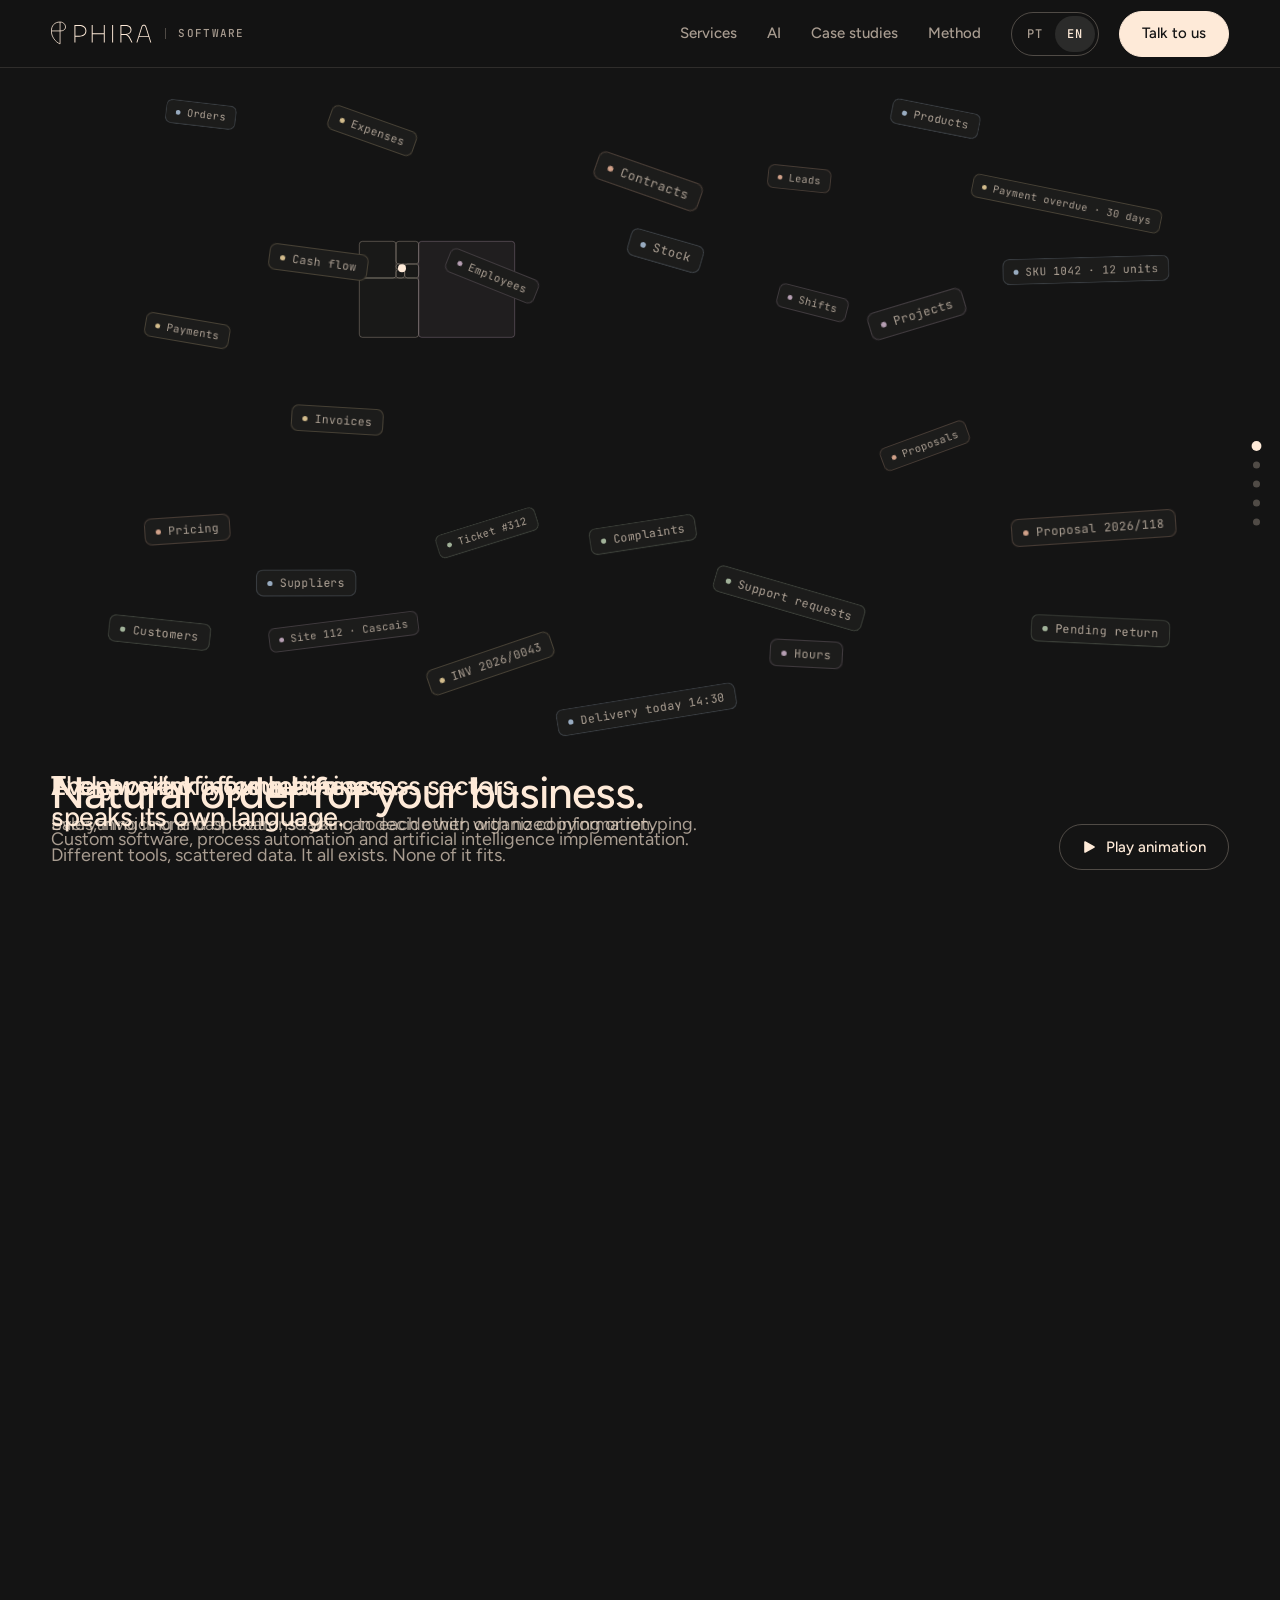
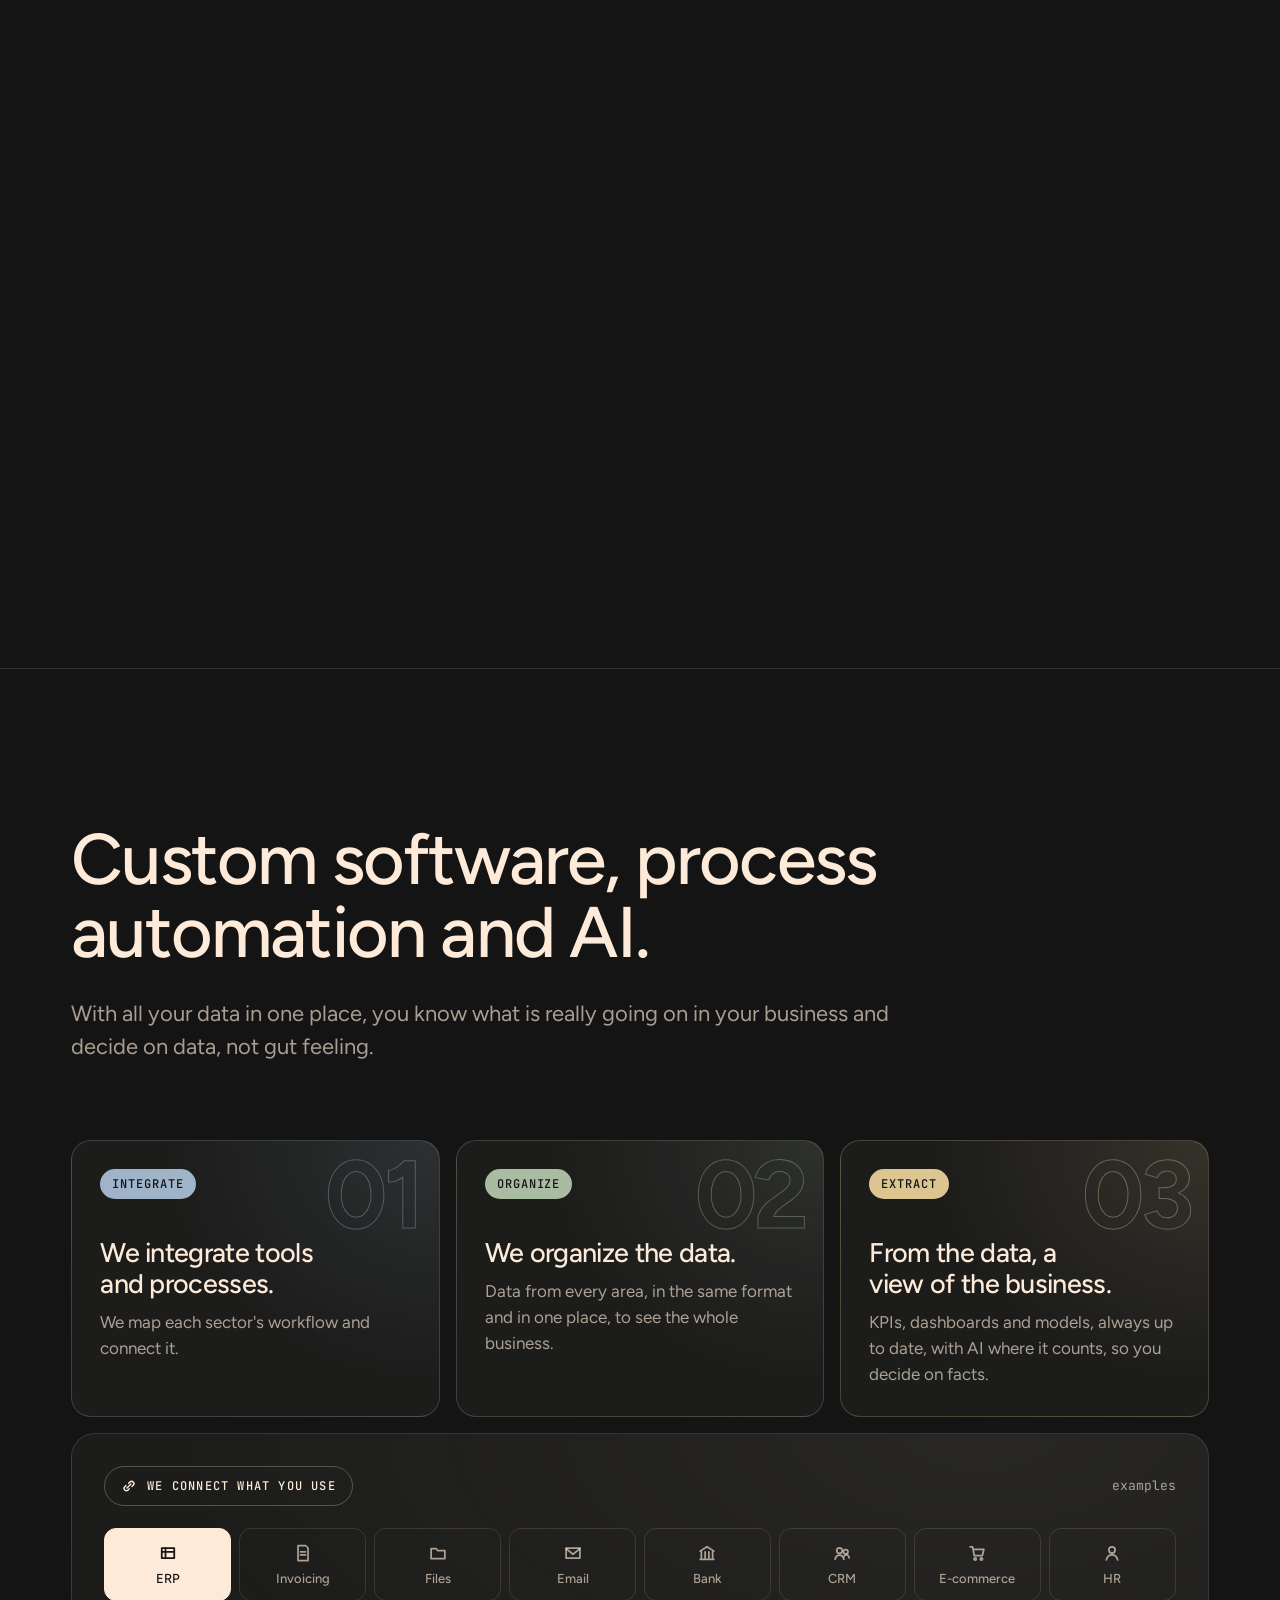
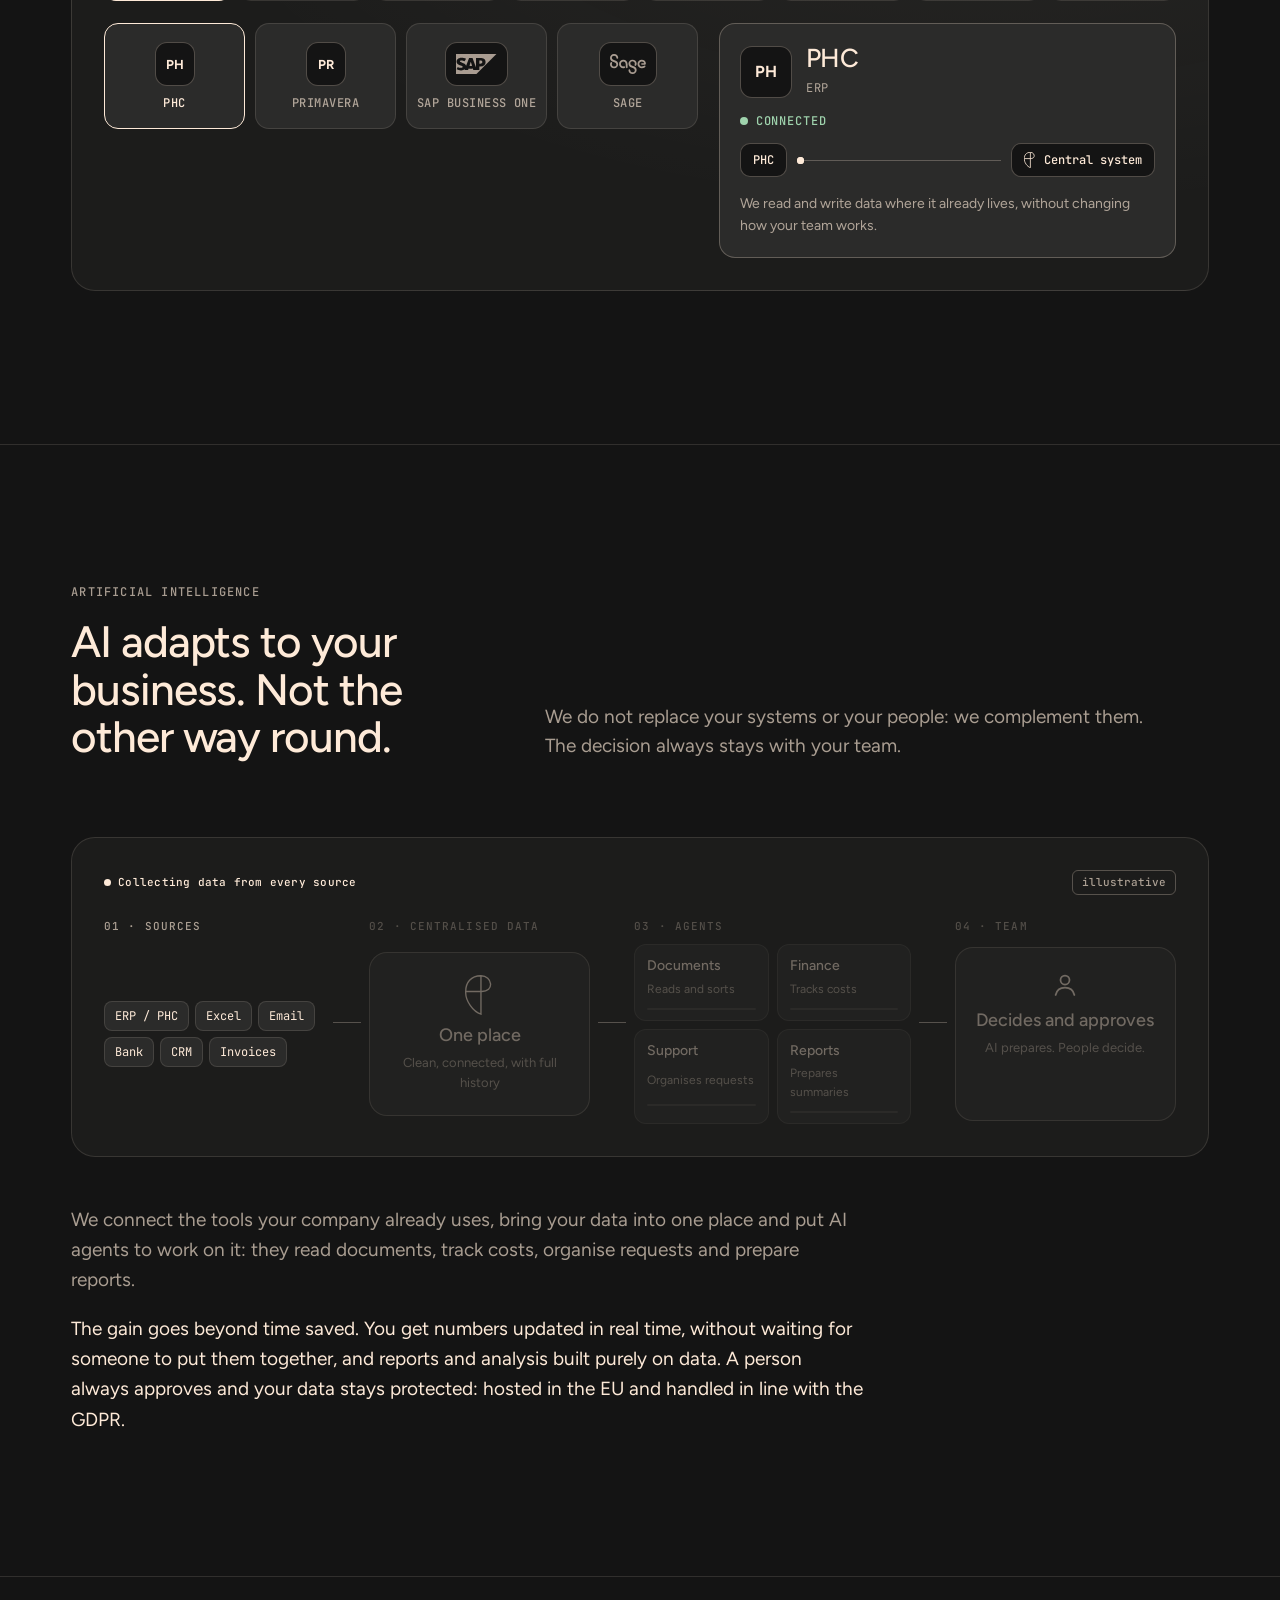
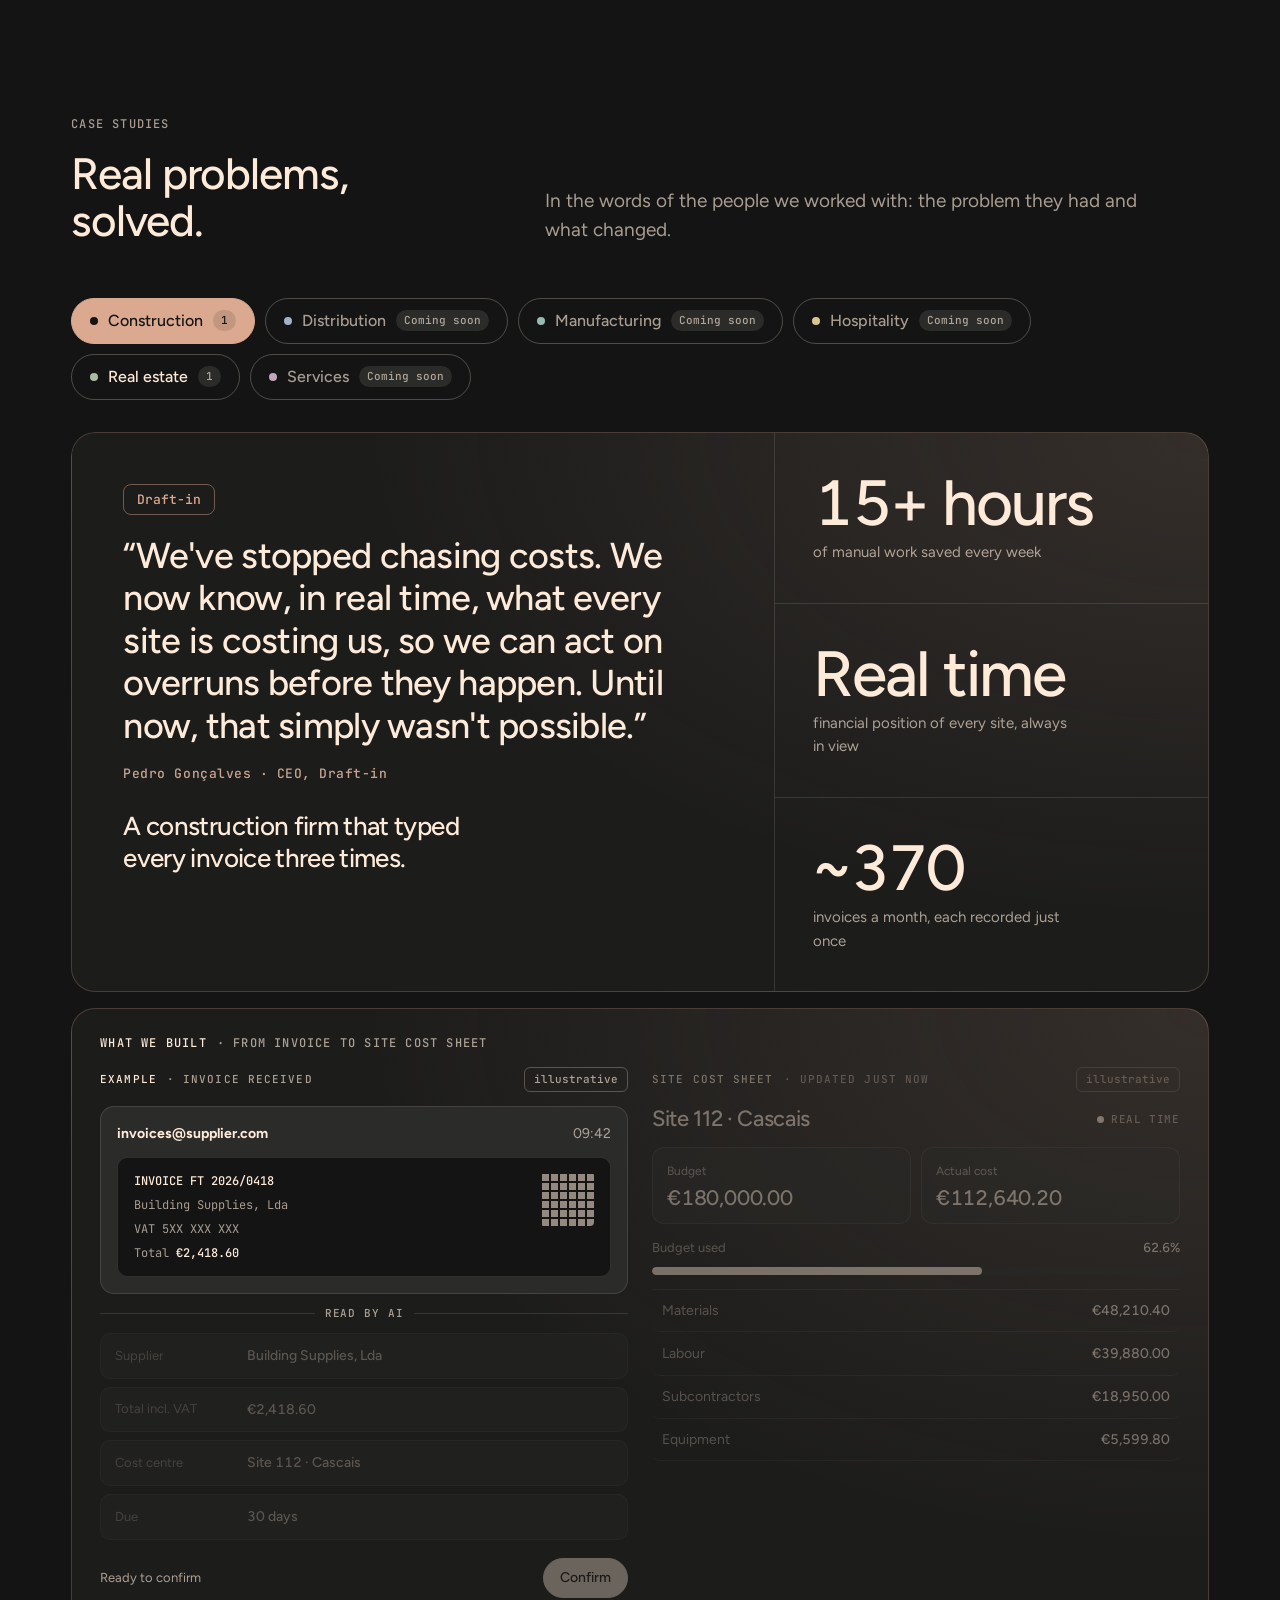
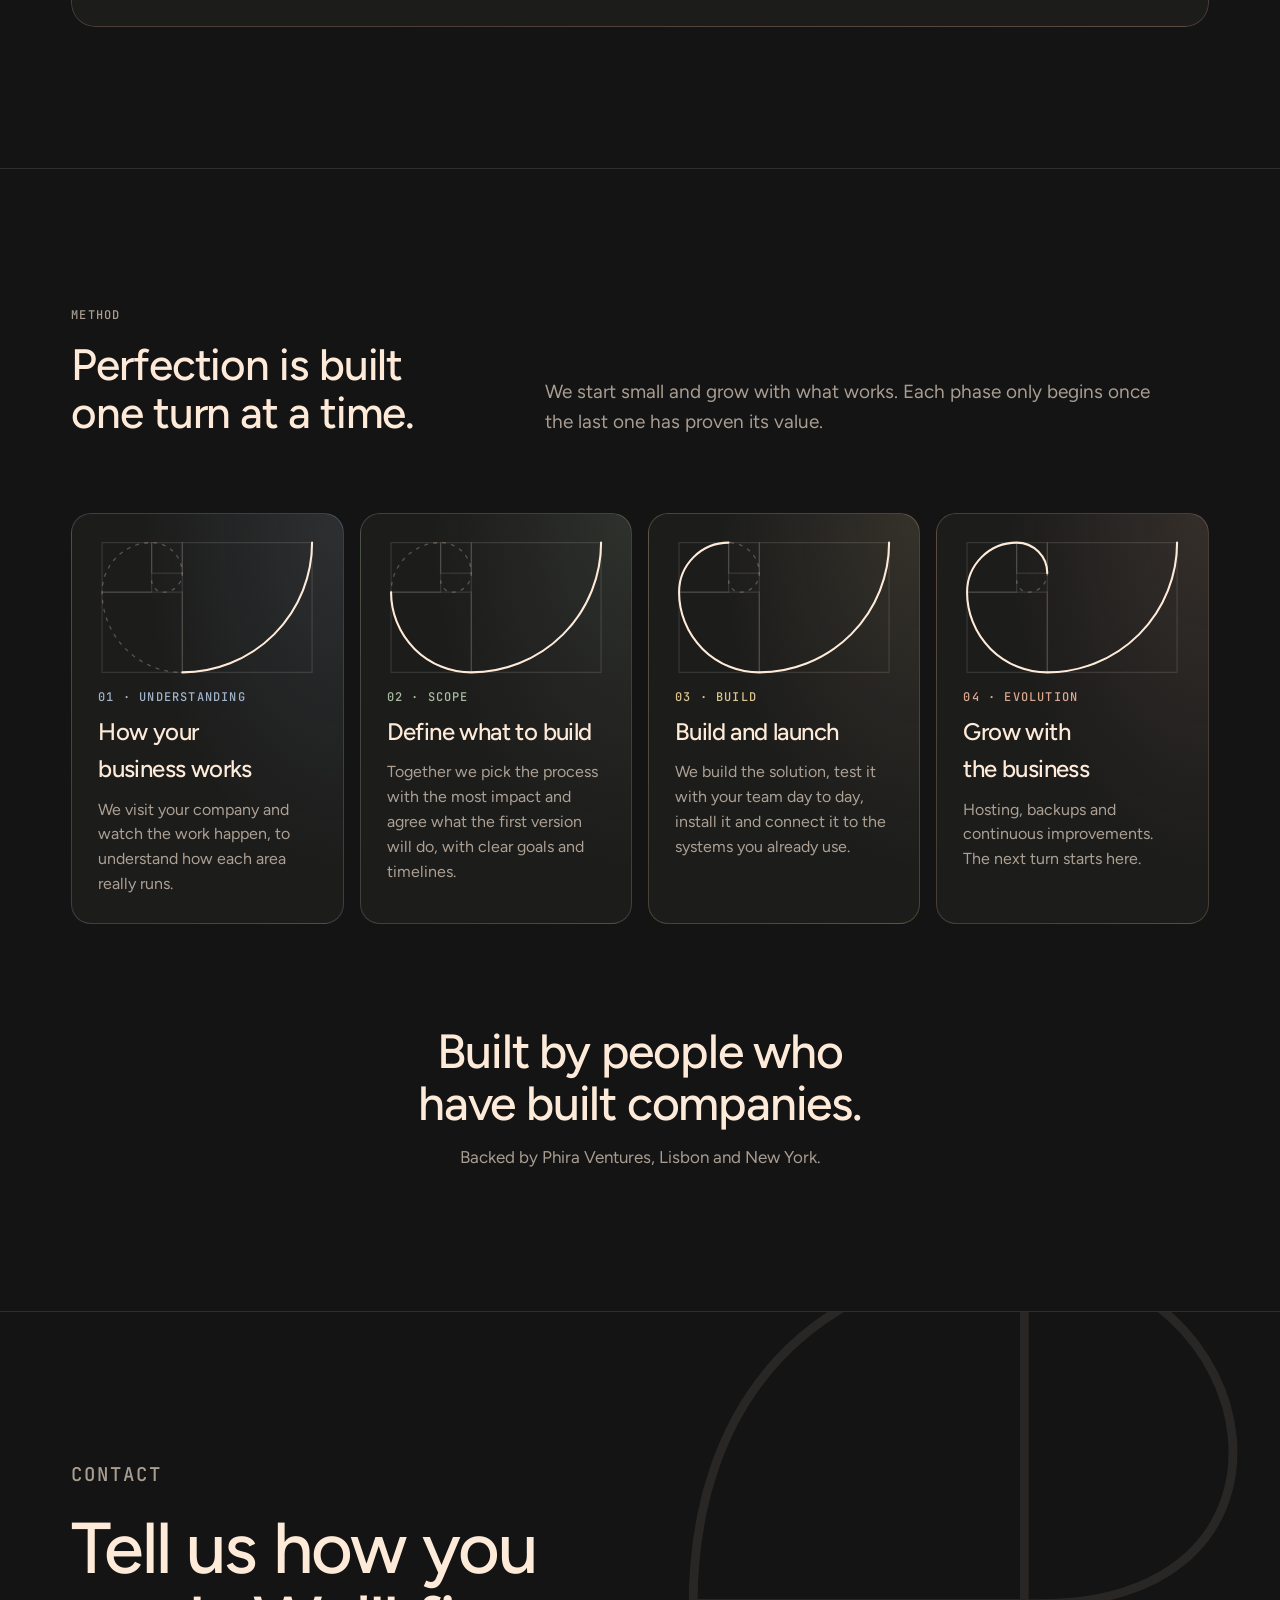
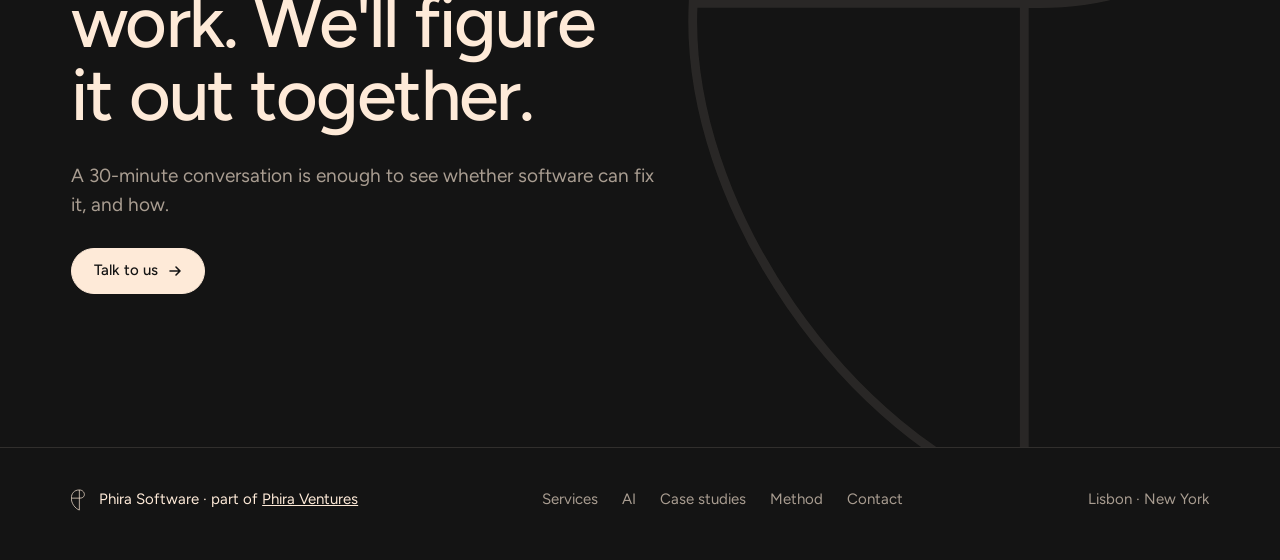
==== commit a6284c13: "Versão final dos textos, IA simplificada e logótipos das ferramentas - Secção do sistema: vantagens " ====
--- a/prototypes/site/index.html
+++ b/prototypes/site/index.html
@@ -184,7 +184,7 @@
 .tiles{display:grid;grid-template-columns:repeat(4,minmax(0,1fr));gap:10px;align-content:start}
 .tile2{display:grid;justify-items:center;gap:10px;padding:18px 8px;border-radius:14px;border:1px solid var(--line);background:var(--surface-2);font:500 12px/1.2 var(--font-mono);letter-spacing:.04em;text-align:center;text-transform:uppercase;color:var(--dim);animation:tileIn .5s cubic-bezier(.2,.7,.2,1) both;transition:border-color .3s,color .3s}
 .tile2.on{border-color:var(--text);color:var(--text)}
-.tile2 .mono{width:40px;height:40px;font-size:13px}
+.tile2 .mono{width:40px;height:44px;font-size:13px}
 @keyframes tileIn{from{opacity:0;transform:translateY(10px) scale(.96)}}
 .mono{display:grid;place-items:center;width:52px;height:52px;flex:none;border-radius:12px;border:1px solid var(--line-2);background:var(--bg);font:700 16px/1 var(--font-display);letter-spacing:-.02em;color:var(--text)}
 .c-detail{display:grid;gap:16px;align-content:start;padding:20px;border-radius:16px;border:1px solid var(--line-2);background:var(--surface-2)}
@@ -717,6 +717,24 @@
 .case-body .ba{border-color:color-mix(in srgb,var(--tone) 22%,transparent)}
 .case-body .ba.after,.case-body .ba:last-child{background:color-mix(in srgb,var(--tone) 8%,transparent)}
 .case-meta .client-logo{height:26px;width:auto;display:block}
+.agent-list{list-style:none;margin:clamp(40px,5vw,64px) 0 0;padding:0;display:grid;grid-template-columns:1fr 1fr;column-gap:clamp(32px,5vw,80px)}
+.agent-list li{display:grid;grid-template-columns:34px 1fr;column-gap:12px;padding:26px 0;border-top:1px solid var(--line)}
+.agent-list .n{font:500 12px/2 var(--font-mono);color:var(--tone,var(--dim))}
+.agent-list h3{font-size:22px;line-height:1.2}
+.agent-list p{margin-top:8px;max-width:36ch;color:var(--dim);font-size:16px}
+.agent-list li:nth-child(1){--tone:var(--slate)}.agent-list li:nth-child(2){--tone:var(--sage)}.agent-list li:nth-child(3){--tone:var(--sand)}.agent-list li:nth-child(4){--tone:var(--clay)}
+.ia-note{display:flex;flex-wrap:wrap;gap:8px 0;margin-top:8px;padding-top:26px;border-top:1px solid var(--line);font:500 12px/1.4 var(--font-mono);letter-spacing:.08em;text-transform:uppercase;color:var(--dim)}
+.ia-note span+span::before{content:"·";margin:0 14px}
+@media(max-width:860px){.agent-list{grid-template-columns:1fr}}
+.mono.logo{width:auto;min-width:40px;padding:0 10px}
+.c-row .mono.logo{min-width:52px;padding:0 12px}
+.mono svg.lg{display:block;max-width:100%;fill:currentColor}
+.mono svg.lg .cut{fill:var(--bg)}
+.tile2 .mono.logo{color:var(--dim);transition:color .3s}
+.tile2.on .mono.logo{color:var(--text)}
+.ia-para{margin-top:clamp(32px,4vw,48px);max-width:66ch;color:var(--dim);font-size:clamp(17px,1.5vw,19px);line-height:1.6}
+#ia .ia-note{margin-top:28px}
+.ia-para.ia-gain{margin-top:18px;color:var(--text)}
 </style>
 </head>
 <body>
@@ -804,23 +822,11 @@
   <section class="manifesto" id="sistema">
     <div class="wrap">
       <h2>Software à medida, automação de processos e IA.</h2>
-      <p class="man-lead">Integramos, organizamos e extraímos: uma visão clara do negócio no seu todo.</p>
+      <p class="man-lead">Com os dados todos num só sítio, sabe o que se passa de facto no negócio e decide com base em dados, não em intuição.</p>
       <div class="steps3">
         <article class="step3"><span class="big" aria-hidden="true">01</span><span class="k">Integrar</span><h3>Integramos ferramentas e processos.</h3><p>Mapeamos o workflow de cada setor e ligamo-lo.</p></article>
-        <article class="step3"><span class="big" aria-hidden="true">02</span><span class="k">Organizar</span><h3>Organizamos os dados.</h3><p>Os dados de todas as áreas, no mesmo formato e num só sítio.</p></article>
-        <article class="step3"><span class="big" aria-hidden="true">03</span><span class="k">Extrair</span><h3>Dos dados, a visão do negócio.</h3><p>KPIs, dashboards e modelos financeiros sempre atualizados, com IA onde faz diferença.</p></article>
-      </div>
-      <div class="gains">
-        <div class="gains-main">
-          <p class="gains-k">Para quê</p>
-          <h3>Poupar tempo é só o começo.</h3>
-          <p class="gains-sub">O que muda é saber o que se passa na empresa e decidir com dados.</p>
-        </div>
-        <ul>
-          <li><i></i><b>Poupa tempo</b><span>Sem folhas copiadas à mão nem relatórios feitos à pressa.</span></li>
-          <li><i></i><b>Sabe o que se passa</b><span>Os números de todas as áreas, atualizados, num só sítio.</span></li>
-          <li><i></i><b>Decide com dados</b><span>Escolhas apoiadas em factos, não em palpites.</span></li>
-        </ul>
+        <article class="step3"><span class="big" aria-hidden="true">02</span><span class="k">Organizar</span><h3>Organizamos os dados.</h3><p>Os dados de todas as áreas, no mesmo formato e num só sítio, para ver o negócio por inteiro.</p></article>
+        <article class="step3"><span class="big" aria-hidden="true">03</span><span class="k">Extrair</span><h3>Dos dados, a visão do negócio.</h3><p>KPIs, dashboards e modelos sempre atualizados, com IA onde faz diferença, para decidir com factos.</p></article>
       </div>
       <div class="connect" id="connect" aria-label="Exemplos de sistemas que ligamos">
         <div class="connect-top">
@@ -849,7 +855,7 @@
           <p class="eyebrow" style="margin-bottom:20px">Inteligência artificial</p>
           <h2>A IA adapta-se à sua empresa. Não o contrário.</h2>
         </div>
-        <p class="lead">Não substituímos os vossos sistemas nem as vossas pessoas: complementamos. Juntamos os dados que já existem num só sítio e pomos agentes de inteligência artificial a aprender como a empresa trabalha, para organizar, preparar e alertar. A decisão fica sempre com a equipa.</p>
+        <p class="lead">Não substituímos os vossos sistemas nem as vossas pessoas: complementamos. A decisão fica sempre com a equipa.</p>
       </div>
       <div class="flow" id="flow" aria-label="Diagrama ilustrativo: as fontes de dados da empresa juntam-se num só sítio, os agentes trabalham sobre esses dados e a equipa decide.">
         <div class="flow-status">
@@ -884,29 +890,8 @@
         </div>
       </div>
 
-      <div class="versus">
-        <div class="vs-col no">
-          <p class="vs-k">O que não fazemos</p>
-          <ul><li><svg viewBox="0 0 14 14" aria-hidden="true"><path d="M3.5 3.5l7 7M10.5 3.5l-7 7"/></svg>Obrigar a mudar de sistemas</li><li><svg viewBox="0 0 14 14" aria-hidden="true"><path d="M3.5 3.5l7 7M10.5 3.5l-7 7"/></svg>Substituir a equipa</li><li><svg viewBox="0 0 14 14" aria-hidden="true"><path d="M3.5 3.5l7 7M10.5 3.5l-7 7"/></svg>Adaptar a empresa à ferramenta</li></ul>
-        </div>
-        <div class="vs-col yes">
-          <p class="vs-k">O que fazemos</p>
-          <ul><li><svg viewBox="0 0 14 14" aria-hidden="true"><path d="M2.5 7.5l3 3 6-7"/></svg>Trabalhar sobre o que já usam</li><li><svg viewBox="0 0 14 14" aria-hidden="true"><path d="M2.5 7.5l3 3 6-7"/></svg>Tirar o trabalho repetitivo à equipa</li><li><svg viewBox="0 0 14 14" aria-hidden="true"><path d="M2.5 7.5l3 3 6-7"/></svg>IA que aprende como o vosso negócio funciona</li></ul>
-        </div>
-      </div>
-
-      <div class="agent-cards">
-        <article class="agent-card"><span class="n">01</span><h3>Agente de documentos</h3><p>Lê faturas, encomendas e guias, preenche os dados e deixa tudo pronto para alguém confirmar.</p></article>
-        <article class="agent-card"><span class="n">02</span><h3>Agente financeiro</h3><p>Acompanha custos e tesouraria todos os dias e avisa quando alguma coisa sai do previsto.</p></article>
-        <article class="agent-card"><span class="n">03</span><h3>Agente de atendimento</h3><p>Organiza os pedidos que chegam, junta o histórico do cliente e sugere a resposta.</p></article>
-        <article class="agent-card"><span class="n">04</span><h3>Agente de relatórios</h3><p>Prepara o resumo da semana com os números que importam, sem ninguém montar folhas de cálculo.</p></article>
-      </div>
-
-      <div class="principles">
-        <span><svg viewBox="0 0 14 14" aria-hidden="true"><path d="M2.5 7.5l3 3 6-7"/></svg>Complementa, não substitui</span>
-        <span><svg viewBox="0 0 14 14" aria-hidden="true"><path d="M2.5 7.5l3 3 6-7"/></svg>Uma pessoa aprova sempre</span>
-        <span><svg viewBox="0 0 14 14" aria-hidden="true"><path d="M2.5 7.5l3 3 6-7"/></svg>Dados alojados na UE</span>
-      </div>
+      <p class="ia-para">Ligamos as ferramentas que a empresa já usa, juntamos os dados num só sítio e pomos agentes de IA a trabalhar sobre eles: leem documentos, acompanham custos, organizam pedidos e preparam relatórios.</p>
+      <p class="ia-para ia-gain">O ganho vai além do tempo poupado. Tem os números atualizados em tempo real, sem esperar que alguém os junte, e relatórios e análises feitos apenas com dados. Uma pessoa aprova sempre e os seus dados ficam protegidos: alojados na UE e tratados de acordo com o RGPD.</p>
       </div>
     </div>
   </section>
@@ -1575,6 +1560,8 @@
   ];
   function tr(x){return (document.documentElement.lang==='en'&&typeof EN!=='undefined'&&EN&&EN[x])||x;}
   function mono(n){var w=n.split(/\s+/);return (w.length>1?w[0][0]+w[1][0]:n.slice(0,2)).toUpperCase();}
+  var LOGO={"SAP Business One":{"vb":"0.00 6.06 24.00 11.87","ar":2.02,"body":"<path d=\"M0 6.064v11.872h12.13L24 6.064zm3.264 2.208h.005c.863.001 1.915.245 2.676.633l-.82 1.43c-.835-.404-1.255-.442-1.73-.467-.708-.038-1.064.215-1.069.488-.007.332.669.633 1.305.838.964.306 2.19.715 2.377 1.9L7.77 8.437h2.046l2.064 5.576-.007-5.575h2.37c2.257 0 3.318.764 3.318 2.519 0 1.575-1.09 2.514-2.936 2.514h-.763l-.01 2.094-3.588-.003-.25-.908c-.37.122-.787.189-1.23.189-.456 0-.885-.071-1.263-.2l-.358.919-2 .006.09-.462c-.029.025-.057.05-.087.074-.535.43-1.208.629-2.037.644l-.213.002a5.075 5.075 0 0 1-2.581-.675l.73-1.448c.79.467 1.286.572 1.956.558.347-.007.598-.07.761-.239a.557.557 0 0 0 .156-.369c.007-.376-.53-.553-1.185-.756-.531-.164-1.135-.389-1.606-.735-.559-.41-.825-.924-.812-1.65a1.99 1.99 0 0 1 .566-1.377c.519-.537 1.357-.863 2.363-.863zm10.597 1.67v1.904h.521c.694 0 1.247-.23 1.248-.964 0-.709-.554-.94-1.248-.94zm-5.087.767l-.748 2.362c.223.085.481.133.757.133.268 0 .52-.047.742-.126l-.736-2.37z\"/>"},"Sage":{"vb":"-0.00 5.32 24.00 13.37","ar":1.8,"body":"<path d=\"M2.702 5.316C1.167 5.316 0 6.48 0 7.972c0 1.635 1.167 2.267 2.46 2.655 1.224.387 1.804.818 1.804 1.666 0 .86-.64 1.465-1.477 1.465-.84 0-1.566-.604-1.566-1.535 0-.516.242-.647.242-.934 0-.33-.227-.574-.599-.574-.423 0-.864.647-.864 1.566 0 1.48 1.266 2.57 2.787 2.57 1.535 0 2.701-1.163 2.701-2.656 0-1.623-1.166-2.267-2.472-2.655-1.209-.372-1.792-.818-1.792-1.666 0-.845.626-1.45 1.463-1.45.867 0 1.565.617 1.577 1.465.016.388.285.617.599.617a.592.592 0 0 0 .61-.647c-.027-1.48-1.263-2.543-2.771-2.543zm6.171 9.52c.683 0 1.21-.23 1.21-.69a.57.57 0 0 0-.557-.574c-.2 0-.341.085-.668.085-.882 0-1.577-.76-1.577-1.65 0-.962.71-1.725 1.608-1.725 1.009 0 1.65.775 1.65 1.895v2.054c0 .36.284.604.625.604.327 0 .61-.244.61-.604v-2.097c0-1.72-1.178-2.984-2.858-2.984-1.566 0-2.86 1.22-2.86 2.856 0 1.58 1.282 2.83 2.817 2.83zm6.257 3.848c1.535 0 2.701-1.163 2.701-2.656 0-1.635-1.166-2.267-2.472-2.655-1.209-.387-1.792-.818-1.792-1.666s.64-1.465 1.463-1.465c.84 0 1.577.604 1.577 1.535 0 .519-.241.647-.241.934 0 .33.226.574.583.574.441 0 .882-.647.882-1.566 0-1.48-1.278-2.57-2.801-2.57-1.535 0-2.687 1.163-2.687 2.656 0 1.623 1.152 2.267 2.46 2.655 1.224.372 1.804.818 1.804 1.666 0 .86-.64 1.45-1.462 1.45-.883 0-1.566-.601-1.578-1.465-.015-.388-.3-.604-.598-.604-.327 0-.626.216-.61.631.011 1.499 1.247 2.546 2.77 2.546zm6.171-3.849c.795 0 1.424-.229 1.862-.503.426-.272.595-.504.595-.76 0-.272-.2-.516-.568-.516-.441 0-.795.66-1.877.66-.952 0-1.707-.76-1.707-1.722 0-.95.725-1.724 1.635-1.724.982 0 1.508.647 1.508 1.062 0 .116-.085.174-.2.174h-1.194c-.326 0-.568.216-.568.503 0 .314.242.546.568.546h1.636c.625 0 1.009-.33 1.009-.89 0-1.408-1.194-2.512-2.774-2.512-1.566 0-2.83 1.263-2.83 2.84s1.312 2.842 2.905 2.842z\"/>"},"Google Sheets":{"vb":"3.27 0.00 17.45 24.00","ar":0.73,"body":"<path d=\"M11.318 12.545H7.91v-1.909h3.41v1.91zM14.728 0v6h6l-6-6zm1.363 10.636h-3.41v1.91h3.41v-1.91zm0 3.273h-3.41v1.91h3.41v-1.91zM20.727 6.5v15.864c0 .904-.732 1.636-1.636 1.636H4.909a1.636 1.636 0 0 1-1.636-1.636V1.636C3.273.732 4.005 0 4.909 0h9.318v6.5h6.5zm-3.273 2.773H6.545v7.909h10.91v-7.91zm-6.136 4.636H7.91v1.91h3.41v-1.91z\"/>"},"Gmail":{"vb":"-0.00 3.00 24.00 18.01","ar":1.33,"body":"<path d=\"M24 5.457v13.909c0 .904-.732 1.636-1.636 1.636h-3.819V11.73L12 16.64l-6.545-4.91v9.273H1.636A1.636 1.636 0 0 1 0 19.366V5.457c0-2.023 2.309-3.178 3.927-1.964L5.455 4.64 12 9.548l6.545-4.91 1.528-1.145C21.69 2.28 24 3.434 24 5.457z\"/>"},"HubSpot":{"vb":"0.55 0.00 22.90 24.00","ar":0.95,"body":"<path d=\"M18.164 7.93V5.084a2.198 2.198 0 001.267-1.978v-.067A2.2 2.2 0 0017.238.845h-.067a2.2 2.2 0 00-2.193 2.193v.067a2.196 2.196 0 001.252 1.973l.013.006v2.852a6.22 6.22 0 00-2.969 1.31l.012-.01-7.828-6.095A2.497 2.497 0 104.3 4.656l-.012.006 7.697 5.991a6.176 6.176 0 00-1.038 3.446c0 1.343.425 2.588 1.147 3.607l-.013-.02-2.342 2.343a1.968 1.968 0 00-.58-.095h-.002a2.033 2.033 0 102.033 2.033 1.978 1.978 0 00-.1-.595l.005.014 2.317-2.317a6.247 6.247 0 104.782-11.134l-.036-.005zm-.964 9.378a3.206 3.206 0 113.215-3.207v.002a3.206 3.206 0 01-3.207 3.207z\"/>"},"Shopify":{"vb":"1.45 -0.00 21.10 24.00","ar":0.88,"body":"<path d=\"M15.337 23.979l7.216-1.561s-2.604-17.613-2.625-17.73c-.018-.116-.114-.192-.211-.192s-1.929-.136-1.929-.136-1.275-1.274-1.439-1.411c-.045-.037-.075-.057-.121-.074l-.914 21.104h.023zM11.71 11.305s-.81-.424-1.774-.424c-1.447 0-1.504.906-1.504 1.141 0 1.232 3.24 1.715 3.24 4.629 0 2.295-1.44 3.76-3.406 3.76-2.354 0-3.54-1.465-3.54-1.465l.646-2.086s1.245 1.066 2.28 1.066c.675 0 .975-.545.975-.932 0-1.619-2.654-1.694-2.654-4.359-.034-2.237 1.571-4.416 4.827-4.416 1.257 0 1.875.361 1.875.361l-.945 2.715-.02.01zM11.17.83c.136 0 .271.038.405.135-.984.465-2.064 1.639-2.508 3.992-.656.213-1.293.405-1.889.578C7.697 3.75 8.951.84 11.17.84V.83zm1.235 2.949v.135c-.754.232-1.583.484-2.394.736.466-1.777 1.333-2.645 2.085-2.971.193.501.309 1.176.309 2.1zm.539-2.234c.694.074 1.141.867 1.429 1.755-.349.114-.735.231-1.158.366v-.252c0-.752-.096-1.371-.271-1.871v.002zm2.992 1.289c-.02 0-.06.021-.078.021s-.289.075-.714.21c-.423-1.233-1.176-2.37-2.508-2.37h-.115C12.135.209 11.669 0 11.265 0 8.159 0 6.675 3.877 6.21 5.846c-1.194.365-2.063.636-2.16.674-.675.213-.694.232-.772.87-.075.462-1.83 14.063-1.83 14.063L15.009 24l.927-21.166z\"/>"},"WooCommerce":{"vb":"-0.00 9.58 24.00 4.84","ar":4.96,"body":"<path d=\"M.754 9.58a.754.754 0 00-.754.758v2.525c0 .42.339.758.758.758h3.135l1.431.799-.326-.799h2.373a.757.757 0 00.758-.758v-2.525a.757.757 0 00-.758-.758H.754zm2.709.445h.03c.065.001.124.023.179.067a.26.26 0 01.103.19.29.29 0 01-.033.16c-.13.239-.236.64-.322 1.199-.083.541-.114.965-.094 1.267a.392.392 0 01-.039.219.213.213 0 01-.176.12c-.086.006-.177-.034-.263-.124-.31-.316-.555-.788-.735-1.416-.216.425-.375.744-.478.957-.196.376-.363.568-.502.578-.09.007-.166-.069-.233-.228-.17-.436-.352-1.277-.548-2.524a.297.297 0 01.054-.222c.047-.064.116-.095.21-.102.169-.013.265.065.288.238.103.695.217 1.284.336 1.766l.727-1.387c.066-.126.15-.192.25-.199.146-.01.237.083.273.28.083.441.188.817.315 1.136.086-.844.233-1.453.44-1.828a.255.255 0 01.218-.147zm1.293.36c.056 0 .116.006.18.02.232.05.411.177.53.386.107.18.161.395.161.654 0 .343-.087.654-.26.94-.2.332-.459.5-.781.5a.88.88 0 01-.18-.022.763.763 0 01-.531-.384 1.287 1.287 0 01-.158-.659c0-.342.085-.655.258-.937.202-.333.462-.498.78-.498zm2.084 0c.056 0 .116.006.18.02.236.05.411.177.53.386.107.18.16.395.16.654 0 .343-.086.654-.259.94-.2.332-.459.5-.781.5a.88.88 0 01-.18-.022.763.763 0 01-.531-.384 1.287 1.287 0 01-.16-.659c0-.342.087-.655.26-.937.202-.333.462-.498.78-.498zm4.437.047c-.305 0-.546.102-.718.304-.173.203-.256.49-.256.856 0 .395.086.697.256.906.17.21.418.316.744.316.315 0 .559-.107.728-.316.17-.21.256-.504.256-.883s-.087-.673-.26-.879c-.176-.202-.424-.304-.75-.304zm-1.466.002a1.13 1.13 0 00-.84.326c-.223.22-.332.499-.332.838 0 .362.108.658.328.88.22.223.505.336.861.336.103 0 .22-.016.346-.052v-.54c-.117.034-.216.051-.303.051a.545.545 0 01-.422-.177c-.106-.12-.16-.278-.16-.48 0-.19.053-.348.156-.468a.498.498 0 01.397-.181c.103 0 .212.015.332.049v-.537a1.394 1.394 0 00-.363-.045zm12.414 0a1.135 1.135 0 00-.84.326c-.223.22-.332.499-.332.838 0 .362.108.658.328.88.22.223.506.336.861.336.103 0 .22-.016.346-.052v-.54c-.116.034-.216.051-.303.051a.545.545 0 01-.422-.177c-.106-.12-.16-.278-.16-.48 0-.19.053-.348.156-.468a.498.498 0 01.397-.181c.103 0 .212.015.332.049v-.537a1.394 1.394 0 00-.363-.045zm-9.598.06l-.29 2.264h.579l.156-1.559.395 1.559h.412l.379-1.555.164 1.555h.603l-.304-2.264h-.791l-.12.508c-.03.13-.06.264-.087.4l-.067.352a29.97 29.97 0 00-.258-1.26h-.771zm2.768 0l-.29 2.264h.579l.156-1.559.396 1.559h.412l.375-1.555.165 1.555h.603l-.305-2.264h-.789l-.119.508c-.03.13-.06.264-.086.4l-.066.352c-.063-.352-.15-.771-.26-1.26h-.771zm3.988 0v2.264h.611v-1.031h.012l.494 1.03h.645l-.489-1.019a.61.61 0 00.37-.552.598.598 0 00-.25-.506c-.167-.123-.394-.186-.68-.186h-.713zm3.377 0v2.264H24v-.483h-.63v-.414h.54v-.468h-.54v-.416h.626v-.483H22.76zm-4.793.004v2.264h1.24v-.483h-.627v-.416h.541v-.468h-.54v-.415h.622v-.482h-1.236zm2.025.432c.146.003.25.025.313.072.063.046.091.12.091.227 0 .156-.135.236-.404.24v-.54zm-15.22.011c-.104 0-.205.069-.301.211a1.078 1.078 0 00-.2.639c0 .096.02.2.06.303.049.13.117.198.196.215.083.016.173-.02.27-.106.123-.11.205-.273.252-.492.016-.077.023-.16.023-.246 0-.097-.02-.2-.06-.303-.05-.13-.116-.198-.196-.215a.246.246 0 00-.045-.006zm2.083 0c-.103 0-.204.069-.3.211a1.078 1.078 0 00-.2.639c0 .096.02.2.06.303.049.13.117.198.196.215.083.016.173-.02.27-.106.123-.11.205-.273.252-.492.013-.077.023-.16.023-.246 0-.097-.02-.2-.06-.303-.05-.13-.116-.198-.196-.215a.246.246 0 00-.045-.006zm4.428.006c.233 0 .354.218.354.66-.004.273-.038.46-.098.553a.293.293 0 01-.262.139.266.266 0 01-.242-.139c-.056-.093-.084-.28-.084-.562 0-.436.11-.65.332-.65Z\"/>"},"Pipedrive":{"vb":"0.44 0.29 511.14 115.75","ar":4.42,"body":"<path d=\"M80.214.286h16.323V17.48H80.214zm285.782 0h16.323V17.48h-16.323z\"/><path d=\"M44.138 23.65c-10.288 0-16.238 4.616-19.108 7.805c-.341-2.748-2.154-6.313-9.227-6.313H.443V41.22h6.295c1.065 0 1.408.34 1.408 1.403v73.412h18.31V88.482c0-.744-.015-1.439-.034-2.061c2.86 2.627 8.322 6.243 16.854 6.243c17.896 0 30.408-14.186 30.408-34.504c0-20.64-11.88-34.51-29.546-34.51m-3.72 53.066c-9.857 0-14.335-9.438-14.335-18.182c0-13.773 7.532-18.682 14.58-18.682c8.643 0 14.456 7.452 14.456 18.553c0 12.659-7.39 18.311-14.7 18.311\"/><path d=\"M97.788 73.817V34.918c0-6.577-3.17-9.776-9.661-9.776H71.768V41.22h6.302c1.061 0 1.402.34 1.402 1.402v38.77c0 6.67 3.072 9.774 9.645 9.774h16.38V75.23h-6.304c-1.014 0-1.405-.404-1.405-1.412\"/><path d=\"M145.614 23.65c-10.291 0-16.233 4.616-19.116 7.805c-.34-2.748-2.144-6.313-9.216-6.313h-15.37V41.22h6.302c1.061 0 1.405.34 1.405 1.403v73.412h18.318V88.482c0-.744-.02-1.439-.043-2.061c2.848 2.627 8.328 6.243 16.857 6.243c17.898 0 30.404-14.186 30.404-34.504c0-20.64-11.873-34.51-29.54-34.51m-3.736 53.066c-9.83 0-14.324-9.438-14.324-18.182c0-13.773 7.53-18.682 14.584-18.682c8.642 0 14.453 7.452 14.453 18.553c0 12.659-7.381 18.311-14.713 18.311m67.026-53.066c-19.724 0-33.516 14.193-33.516 34.51c0 19.988 14.882 34.504 35.388 34.504c16.132 0 25.988-9.549 26.404-9.953l.736-.726l-7.973-13.237l-1.186 1.122c-.076.057-7.313 6.727-16.872 6.727c-9.175 0-15.891-5.6-17.474-14.385h43.414l.104-1.2c.028-.164.391-4.06.391-5.964c0-18.778-11.822-31.399-29.416-31.399m-13.813 24.98c1.987-6.479 6.953-10.15 13.813-10.15c5.51 0 9.758 4.192 10.503 10.15zm109.816 25.188V10.06c0-6.572-3.213-9.774-9.788-9.774h-16.364v16.077h6.3c1.06 0 1.41.343 1.41 1.407v11.525c-2.702-2.44-7.98-5.646-17.064-5.646c-17.767 0-30.165 14.194-30.165 34.51c0 20.641 11.88 34.505 29.547 34.505c10.103 0 15.923-4.69 18.767-7.955c.37 2.85 2.215 6.457 9.067 6.457h15.862V75.231h-6.169c-1.015 0-1.403-.406-1.403-1.414m-32.65 2.9c-8.707 0-14.34-7.287-14.34-18.557c0-10.955 5.861-18.308 14.59-18.308c9.895 0 14.33 9.125 14.33 18.188c0 13.776-7.538 18.676-14.58 18.676m81.058-52.448c-7.62 0-14.636 4.399-18.794 11.406v-1.509c0-5.983-3.304-9.024-9.785-9.024h-15.74V41.22h6.295c1.06 0 1.411.338 1.411 1.403v48.545h18.306V64.743c0-3.48.444-6.831 1.31-9.926c2.754-9.113 10.079-12.357 16.002-12.357c2.1 0 3.63.223 3.653.23l1.53.23V24.721l-1.114-.189c-.056-.01-1.606-.264-3.074-.264m30.246 49.549V34.918c0-6.577-3.152-9.776-9.648-9.776h-14.801V41.22h4.731c1.068 0 1.407.34 1.407 1.402v38.77c0 6.67 3.073 9.774 9.658 9.774h16.365V75.23h-6.304c-1.015 0-1.408-.404-1.408-1.412\"/><path d=\"M452.359 41.22V25.142h-9.77c-5.705 0-8.767 1.978-10.575 6.84l-11.935 33.335a53 53 0 0 0-1.13 3.951c-.348-1.336-.758-2.738-1.211-3.976L405.803 31.97c-1.832-4.912-4.788-6.829-10.574-6.829h-10.384V41.22h2.695c1.428 0 1.887.484 2.228 1.378l18.474 48.568h20.586l18.477-48.568c.338-.894.81-1.378 2.242-1.378z\"/><path d=\"M511.196 61.013c.016-.165.387-4.062.387-5.965c0-18.778-11.827-31.399-29.426-31.399c-19.724 0-33.506 14.194-33.506 34.51c0 19.99 14.865 34.505 35.377 34.505c16.134 0 25.996-9.549 26.406-9.953l.745-.726l-7.959-13.237l-1.21 1.122c-.063.057-7.337 6.727-16.862 6.727c-9.18 0-15.9-5.6-17.487-14.385h43.428zm-42.85-12.383c2.003-6.48 6.953-10.152 13.811-10.152c5.525 0 9.757 4.193 10.507 10.152z\"/><path d=\"M353.316 24.268c-5.918 0-11.43 2.677-15.567 7.132a1187 1187 0 0 1 10.529-.06c3.09 0 6.154.029 9.227.047v-6.666l-1.115-.189c-.056-.01-1.606-.264-3.074-.264m78.698 7.714l-.753 2.119c7.08.487 14.103 1.024 21.098 1.625V25.142h-9.768c-5.706 0-8.77 1.978-10.577 6.84M44.138 23.65c-10.288 0-16.24 4.616-19.108 7.804c-.343-2.747-2.154-6.312-9.227-6.312H.443V41.22h6.295c1.065 0 1.408.34 1.408 1.402v40.91a771 771 0 0 1 25.821-8.462c-5.38-3.079-7.884-9.998-7.884-16.538c0-13.77 7.532-18.68 14.58-18.68c8.643 0 14.456 7.452 14.456 18.553c0 4.662-1.012 8.36-2.646 11.186a876 876 0 0 1 20.814-5.623c.228-1.875.397-3.806.397-5.808c0-20.64-11.88-34.51-29.546-34.51m43.989 1.492H71.768V41.22h6.302c1.06 0 1.4.34 1.4 1.403v19.803a913 913 0 0 1 18.318-4.367V34.918c0-6.575-3.17-9.776-9.661-9.776M80.214.286h16.323V17.48H80.214zm65.402 23.364c-10.292 0-16.233 4.616-19.116 7.804c-.343-2.747-2.144-6.312-9.218-6.312h-15.368V41.22h6.3c1.061 0 1.407.34 1.407 1.402v12.825a1103 1103 0 0 1 18.78-3.81c2.098-8.498 8.043-11.785 13.738-11.785c5.155 0 9.263 2.688 11.768 7.18c6.32-1.053 12.68-2.068 19.097-3.029c-4.17-12.571-14.158-20.354-27.388-20.354m63.289.001c-14.411 0-25.622 7.587-30.63 19.593a1126 1126 0 0 1 23.577-3.14c2.029-1.057 4.391-1.623 7.053-1.623c1.009 0 1.946.188 2.854.448a1150 1150 0 0 1 21.777-2.251c-5.031-8.166-13.718-13.028-24.631-13.028M295.12.286h-16.364v16.077h6.3c1.058 0 1.41.343 1.41 1.407v11.525c-2.702-2.44-7.98-5.646-17.064-5.646c-9.944 0-18.203 4.447-23.552 11.935a1211 1211 0 0 1 59.058-3.499V10.06c0-6.572-3.213-9.774-9.788-9.774m29.619 24.856h-15.743v6.829c8.353-.266 16.744-.456 25.207-.552c-.927-4.151-4.079-6.277-9.464-6.277M365.996.286h16.323V17.48h-16.323zm7.919 24.856h-14.8v6.256q12.127.11 24.133.439c-.91-4.472-3.962-6.695-9.333-6.695m21.314 0h-10.384v6.744c7.108.21 14.173.47 21.198.79l-.24-.705c-1.832-4.912-4.788-6.829-10.574-6.829m86.928-1.492c-11.247 0-20.543 4.625-26.48 12.357c8.598.755 17.145 1.602 25.595 2.534c1.302.143 2.58.275 3.86.425c8.156.922 16.223 1.936 24.22 3.027c-4.189-11.333-14.09-18.344-27.195-18.344\"/>"},"Salesforce":{"vb":"0.13 0.13 255.74 179.01","ar":1.43,"body":"<path d=\"M106.553 19.651c8.248-8.594 19.731-13.924 32.43-13.924c16.883 0 31.612 9.414 39.455 23.389a54.5 54.5 0 0 1 22.3-4.74c30.449 0 55.134 24.9 55.134 55.615c0 30.719-24.685 55.62-55.134 55.62a54.7 54.7 0 0 1-10.86-1.083c-6.908 12.321-20.07 20.645-35.178 20.645a40.1 40.1 0 0 1-17.632-4.058c-7.002 16.47-23.316 28.019-42.33 28.019c-19.8 0-36.674-12.529-43.152-30.1c-2.83.602-5.763.915-8.772.915c-23.574 0-42.686-19.308-42.686-43.13a43.2 43.2 0 0 1 21.345-37.36a49.4 49.4 0 0 1-4.088-19.727C17.385 22.336 39.626.128 67.06.128c16.106 0 30.42 7.658 39.494 19.523\"/><path class=\"cut\" d=\"M37.17 92.956c-.16.419.058.506.11.58c.48.349.968.6 1.46.88c2.609 1.385 5.071 1.79 7.647 1.79c5.246 0 8.503-2.79 8.503-7.283v-.087c0-4.153-3.676-5.662-7.126-6.75l-.448-.147c-2.601-.845-4.845-1.573-4.845-3.286v-.09c0-1.465 1.311-2.544 3.344-2.544c2.259 0 4.94.75 6.667 1.705c0 0 .506.328.692-.164c.102-.262.976-2.615 1.068-2.87c.098-.277-.077-.481-.255-.59c-1.971-1.2-4.696-2.019-7.516-2.019l-.525.004c-4.801 0-8.153 2.9-8.153 7.057v.087c0 4.383 3.698 5.803 7.162 6.794l.558.172c2.524.775 4.7 1.442 4.7 3.22v.087c0 1.625-1.414 2.835-3.695 2.835c-.885 0-3.708-.018-6.758-1.946c-.368-.215-.583-.371-.867-.542c-.15-.095-.524-.26-.688.236zm76.8 0c-.16.419.058.506.11.58c.48.349.968.6 1.46.88c2.608 1.385 5.071 1.79 7.647 1.79c5.246 0 8.503-2.79 8.503-7.283v-.087c0-4.153-3.676-5.662-7.126-6.75l-.448-.147c-2.601-.845-4.846-1.573-4.846-3.286v-.09c0-1.465 1.312-2.544 3.345-2.544c2.259 0 4.94.75 6.667 1.705c0 0 .506.328.692-.164c.102-.262.976-2.615 1.067-2.87c.099-.277-.076-.481-.255-.59c-1.97-1.2-4.696-2.019-7.515-2.019l-.525.004c-4.802 0-8.153 2.9-8.153 7.057v.087c0 4.383 3.697 5.803 7.162 6.794l.557.172c2.525.775 4.704 1.442 4.704 3.22v.087c0 1.625-1.418 2.835-3.698 2.835a12.4 12.4 0 0 1-6.758-1.946c-.368-.215-.587-.364-.863-.542c-.095-.062-.54-.234-.693.236zm52.429-8.799c0 2.54-.474 4.54-1.406 5.953c-.922 1.4-2.317 2.08-4.263 2.08c-1.949 0-3.337-.677-4.244-2.08c-.918-1.41-1.384-3.413-1.384-5.953c0-2.535.466-4.532 1.384-5.93c.907-1.385 2.295-2.059 4.244-2.059c1.946 0 3.34.674 4.266 2.058c.93 1.4 1.403 3.396 1.403 5.931m4.379-4.707c-.43-1.453-1.1-2.735-1.993-3.803c-.893-1.071-2.022-1.93-3.363-2.557c-1.337-.623-2.918-.94-4.692-.94c-1.778 0-3.359.317-4.696.94c-1.34.626-2.47 1.486-3.366 2.557c-.889 1.071-1.56 2.354-1.993 3.803c-.426 1.447-.64 3.028-.64 4.707c0 1.68.214 3.265.64 4.707c.434 1.45 1.1 2.732 1.997 3.804a9.4 9.4 0 0 0 3.362 2.535c1.34.609 2.918.918 4.696.918c1.774 0 3.352-.31 4.692-.918a9.4 9.4 0 0 0 3.363-2.535c.893-1.068 1.563-2.35 1.993-3.804c.43-1.446.645-3.03.645-4.707c0-1.675-.215-3.26-.645-4.707m35.959 12.063c-.145-.426-.557-.266-.557-.266c-.637.244-1.315.47-2.036.583a16 16 0 0 1-2.401.171c-2.12 0-3.804-.63-5.01-1.876c-1.209-1.246-1.887-3.26-1.88-5.986c.008-2.48.606-4.346 1.68-5.767c1.068-1.413 2.692-2.138 4.86-2.138c1.807 0 3.184.207 4.627.663c0 0 .346.15.51-.303c.382-1.063.667-1.825 1.075-2.994c.116-.332-.168-.474-.27-.514c-.568-.222-1.909-.583-2.922-.736c-.947-.145-2.054-.222-3.286-.222c-1.84 0-3.479.313-4.882.94c-1.399.623-2.586 1.483-3.526 2.554s-1.654 2.353-2.131 3.803c-.474 1.446-.714 3.035-.714 4.714c0 3.632.98 6.569 2.914 8.718c1.938 2.157 4.85 3.253 8.645 3.253c2.244 0 4.547-.455 6.2-1.107c0 0 .318-.153.18-.521zm7.663-9.788c.207-1.41.597-2.583 1.198-3.497c.907-1.388 2.291-2.15 4.237-2.15c1.945 0 3.231.765 4.153 2.15c.612.914.878 2.138.983 3.497zm14.743-3.1c-.372-1.403-1.294-2.82-1.898-3.468c-.955-1.028-1.887-1.746-2.813-2.146a10.8 10.8 0 0 0-4.248-.86c-1.85 0-3.53.31-4.892.95c-1.366.642-2.514 1.516-3.414 2.606c-.9 1.085-1.577 2.379-2.007 3.847c-.434 1.46-.652 3.053-.652 4.732c0 1.709.226 3.3.674 4.732c.451 1.443 1.173 2.715 2.15 3.767c.972 1.06 2.225 1.891 3.726 2.47c1.49.576 3.3.875 5.38.871c4.281-.015 6.537-.969 7.465-1.483c.164-.09.321-.251.124-.71l-.969-2.714c-.145-.405-.557-.255-.557-.255c-1.06.393-2.568 1.1-6.084 1.093c-2.299-.004-4.004-.682-5.071-1.742c-1.097-1.085-1.632-2.68-1.727-4.932l14.824.014s.39-.007.43-.386c.014-.16.51-3.046-.441-6.386m-133.46 3.1c.211-1.41.597-2.583 1.199-3.497c.907-1.388 2.291-2.15 4.236-2.15c1.946 0 3.232.765 4.157 2.15c.609.914.875 2.138.98 3.497zm14.74-3.1c-.372-1.403-1.29-2.82-1.895-3.468c-.954-1.028-1.887-1.746-2.812-2.146a10.8 10.8 0 0 0-4.248-.86c-1.847 0-3.53.31-4.892.95c-1.367.642-2.514 1.516-3.414 2.606c-.9 1.085-1.577 2.379-2.007 3.847c-.43 1.46-.652 3.053-.652 4.732c0 1.709.225 3.3.674 4.732c.451 1.443 1.173 2.715 2.149 3.767c.973 1.06 2.226 1.891 3.727 2.47c1.49.576 3.3.875 5.38.871c4.281-.015 6.536-.969 7.465-1.483c.164-.09.32-.251.124-.71l-.965-2.714c-.15-.405-.561-.255-.561-.255c-1.06.393-2.565 1.1-6.088 1.093c-2.295-.004-4-.682-5.067-1.742c-1.097-1.085-1.633-2.68-1.727-4.932l14.823.014s.39-.007.43-.386c.015-.16.51-3.046-.444-6.386M63.642 91.431c-.58-.462-.66-.579-.856-.878c-.292-.455-.441-1.104-.441-1.927c0-1.304.43-2.24 1.322-2.87c-.01.003 1.275-1.112 4.3-1.072c2.123.03 4.021.343 4.021.343v6.74h.004s-1.884.404-4.004.531c-3.017.182-4.357-.87-4.346-.867m5.898-10.415c-.601-.044-1.38-.07-2.313-.07c-1.272 0-2.5.16-3.65.47a9.5 9.5 0 0 0-3.097 1.436a7.15 7.15 0 0 0-2.15 2.444c-.524.977-.79 2.128-.79 3.417c0 1.312.225 2.452.677 3.385a6.1 6.1 0 0 0 1.935 2.317c.823.601 1.84 1.042 3.02 1.308c1.162.266 2.48.4 3.923.4c1.52 0 3.035-.123 4.503-.375a94 94 0 0 0 3.734-.721c.492-.117 1.039-.266 1.039-.266c.368-.091.338-.485.338-.485l-.007-13.555c0-2.973-.794-5.177-2.357-6.543c-1.555-1.363-3.847-2.051-6.809-2.051c-1.11 0-2.9.153-3.97.368c0 0-3.24.626-4.573 1.668c0 0-.291.182-.131.59l1.05 2.82c.13.364.484.24.484.24s.113-.043.244-.12c2.852-1.552 6.459-1.504 6.459-1.504c1.603 0 2.834.32 3.665.958c.809.619 1.22 1.555 1.22 3.53v.626c-1.275-.182-2.444-.287-2.444-.287m119.56-7.639a.4.4 0 0 0-.223-.532c-.251-.098-1.512-.364-2.485-.426c-1.861-.113-2.896.2-3.821.616c-.918.415-1.938 1.085-2.507 1.847v-1.804c0-.251-.178-.451-.426-.451h-3.8c-.247 0-.426.2-.426.451v22.11c0 .248.204.452.452.452h3.894a.45.45 0 0 0 .448-.452V84.142c0-1.482.164-2.962.492-3.89c.32-.919.758-1.654 1.297-2.183a4.55 4.55 0 0 1 1.833-1.1c.688-.211 1.45-.28 1.989-.28c.776 0 1.628.2 1.628.2c.284.033.445-.142.54-.4c.254-.678.976-2.708 1.114-3.112\"/><path class=\"cut\" d=\"M152.544 63.13a13 13 0 0 0-1.465-.35a11.6 11.6 0 0 0-2.014-.152c-2.682 0-4.795.757-6.277 2.251c-1.476 1.486-2.478 3.749-2.98 6.725l-.183 1.002h-3.366s-.408-.015-.495.43l-.55 3.086c-.04.291.087.477.48.477h3.276l-3.323 18.55c-.258 1.494-.557 2.722-.889 3.654c-.324.918-.64 1.607-1.034 2.11c-.38.48-.736.838-1.356 1.045c-.51.172-1.1.252-1.745.252c-.357 0-.834-.059-1.187-.131a3.5 3.5 0 0 1-.802-.26s-.382-.145-.535.238c-.12.317-.995 2.717-1.1 3.013c-.102.295.043.524.229.593c.437.153.761.255 1.355.397c.824.194 1.52.204 2.172.204c1.362 0 2.608-.193 3.639-.564c1.035-.375 1.938-1.028 2.74-1.91c.863-.954 1.406-1.952 1.923-3.318c.514-1.348.955-3.024 1.304-4.976l3.341-18.897h4.882s.411.014.495-.434l.554-3.082c.036-.295-.087-.477-.485-.477h-4.74c.026-.106.241-1.774.784-3.344c.233-.667.67-1.21 1.038-1.581a3.1 3.1 0 0 1 1.243-.773c.47-.153 1.005-.226 1.592-.226c.444 0 .885.051 1.216.12c.46.099.638.15.758.186c.485.146.55.004.645-.23l1.133-3.11c.117-.335-.171-.478-.273-.518M86.322 95.19c0 .247-.179.448-.426.448h-3.931c-.248 0-.423-.2-.423-.448V63.553c0-.247.175-.448.423-.448h3.93c.248 0 .427.2.427.448z\"/>"}};
+  function mark(n,big){var l=LOGO[n];if(!l)return mono(n);var h=(l.ar>3?16:l.ar>1.6?20:25)*(big?1.3:1);return '<svg class="lg" viewBox="'+l.vb+'" style="height:'+h+'px;width:auto" role="img" aria-label="'+n+'">'+l.body+'</svg>';}
   var tabs=document.getElementById('c-tabs'),tiles=document.getElementById('c-tiles'),det=box.querySelector('.c-detail'),st=document.getElementById('c-status');
   var ci=0,ti=0,timer=0,auto=true,waitT=0;
   function drawTabs(){
@@ -1582,11 +1569,11 @@
     [].forEach.call(tabs.children,function(b,i){b.addEventListener('click',function(){auto=false;clearInterval(timer);ci=i;ti=0;drawAll(true);});});
   }
   function drawTiles(){
-    tiles.innerHTML=CATS[ci].t.map(function(n,i){return '<div class="tile2'+(i===ti?' on':'')+'" style="animation-delay:'+(i*60)+'ms"><span class="mono">'+mono(n)+'</span>'+tr(n)+'</div>';}).join('');
+    tiles.innerHTML=CATS[ci].t.map(function(n,i){return '<div class="tile2'+(i===ti?' on':'')+'" style="animation-delay:'+(i*60)+'ms"><span class="mono'+(LOGO[n]?' logo':'')+'">'+mark(n)+'</span>'+tr(n)+'</div>';}).join('');
   }
   function drawDetail(connecting){
     var n=CATS[ci].t[ti];
-    document.getElementById('c-mono').textContent=mono(n);
+    var cm=document.getElementById('c-mono');cm.className='mono'+(LOGO[n]?' logo':'');cm.innerHTML=mark(n,true);
     document.getElementById('c-name').textContent=tr(n);
     document.getElementById('c-cat').textContent=tr(CATS[ci].k);
     document.getElementById('c-node2').textContent=tr(n);
@@ -1692,7 +1679,7 @@
 (function(){
   if(reduce||!('IntersectionObserver' in window))return;
   var heads='.section-head h2,.manifesto h2,.cta h2';
-  var items='.section-head .eyebrow,.section-head .lead,.manifesto .eyebrow,.man-lead,.step3,.gains,.connect,.area,.flow,.versus,.agent-card,.principles,.step,.sec-tabs,.cases,.trust-head,.why>div,.cta .eyebrow,.cta p,.cta .row';
+  var items='.section-head .eyebrow,.section-head .lead,.manifesto .eyebrow,.man-lead,.step3,.gains,.connect,.ia-para,.ia-note,.area,.flow,.versus,.agent-card,.principles,.step,.sec-tabs,.cases,.trust-head,.why>div,.cta .eyebrow,.cta p,.cta .row';
   var els=[];
   [].forEach.call(document.querySelectorAll(heads),function(e){e.classList.add('rv','rv-h');els.push(e);});
   [].forEach.call(document.querySelectorAll(items),function(e){e.classList.add('rv');els.push(e);});
@@ -1750,7 +1737,7 @@
   });
 })();
 /* ---------- idioma: PT / EN ---------- */
-var EN={"Serviços": "Services", "IA": "AI", "Método": "Method", "Casos": "Case studies", "Falar connosco": "Talk to us", "Visão geral": "Overview", "exemplo": "example", "Encomendas": "Orders", "Atendimento": "Support", "Faturação": "Invoicing", "Cada parte do seu negócio tem a sua maneira de trabalhar.": "Every part of your business speaks its own language.", "Organizamos os dados de cada setor.": "We organize each sector's data.", "Cadeia de abastecimento, atendimento, faturação, vendas: tudo no mesmo formato.": "Supply chain, support, invoicing, sales: all in the same format.", "Depois cruzamos a informação entre setores.": "Then we link information across sectors.", "Vendas, faturação e operações a falar entre si, sem copiar nem voltar a escrever.": "Sales, invoicing and operations talking to each other, with no copying or retyping.", "Ordem natural para a sua empresa.": "Natural order for your business.", "Software à medida, automação de processos e implementação de inteligência artificial.": "Custom software, process automation and artificial intelligence implementation.", "Ver animação": "Play animation", "· Consultoria de software": "· Software consultancy", "Software à medida, automação de processos e IA.": "Custom software, process automation and AI.", "Para quê": "Why it matters", "Poupar tempo é só o começo.": "Saving time is only the start.", "O que muda é saber o que se passa na empresa e decidir com dados.": "What changes is knowing what is going on in your business and deciding with data.", "Poupa tempo": "Saves time", "Sem folhas copiadas à mão nem relatórios feitos à pressa.": "No hand-copied spreadsheets or rushed reports.", "Sabe o que se passa": "Know what is going on", "Os números de todas as áreas, atualizados, num só sítio.": "Numbers from every area, up to date, in one place.", "Decide com dados": "Decide with data", "Escolhas apoiadas em factos, não em palpites.": "Choices backed by facts, not guesses.", "01 · Percebemos": "01 · We listen", "Vamos ao terreno": "We go on site", "Sentamo-nos com quem faz o trabalho e mapeamos o processo como ele é, não como devia ser.": "We sit with the people doing the work and map the process as it is, not as it should be.", "02 · Construímos": "02 · We build", "Rápido e à medida": "Fast and tailored", "Uma primeira versão pensada para o vosso processo, pronta a usar em semanas.": "A first version designed around your process, ready to use in weeks.", "03 · Decide": "03 · You decide", "Só paga se ficar": "Pay only if you keep it", "Supply chain e logística": "Supply chain and logistics", "Encomendas, stock, fornecedores e entregas num fluxo só, sem reescrever dados entre sistemas.": "Orders, stock, suppliers and deliveries in a single flow, with no retyping between systems.", "Encomendas automáticas": "Automatic orders", "Alertas de stock": "Stock alerts", "Pedidos de transporte": "Transport requests", "Atendimento ao cliente": "Customer service", "Pedidos e reclamações centralizados, respondidos mais depressa e sem se perderem no email.": "Requests and complaints in one place, answered faster and never lost in an inbox.", "Triagem de pedidos": "Request triage", "Respostas sugeridas": "Suggested replies", "Histórico do cliente": "Customer history", "Faturação e finanças": "Invoicing and finance", "Leitura de faturas": "Invoice reading", "QR fiscal": "Tax QR codes", "Custos por obra": "Cost per project", "Vendas e CRM": "Sales and CRM", "Leads, propostas e follow-ups num pipeline claro, com a equipa a saber sempre o próximo passo.": "Leads, proposals and follow-ups in a clear pipeline, so the team always knows the next step.", "Propostas": "Proposals", "Operações e equipas": "Operations and teams", "Equipas": "Teams", "Horas, turnos, tarefas e aprovações em ferramentas simples que a equipa usa de facto.": "Hours, shifts, tasks and approvals in simple tools your team actually uses.", "Folhas de horas": "Timesheets", "Aprovações": "Approvals", "Dados e visão clara": "Data and clear vision", "Os dados de todas as áreas num só sítio, com painéis que mostram o negócio em tempo real.": "Data from every area in one place, with dashboards that show the business in real time.", "Relatórios automáticos": "Automated reports", "Integrações": "Integrations", "Inteligência artificial": "Artificial intelligence", "IA onde ela faz trabalho a sério.": "AI where it does real work.", "Usamos IA quando poupa horas ou melhora uma decisão, integrada nas ferramentas que a equipa já usa. Sem experiências soltas.": "We use AI when it saves hours or improves a decision, built into the tools your team already uses. No side experiments.", "Leitura de documentos": "Document reading", "Faturas, encomendas e guias são lidas automaticamente. Os dados entram no sistema sem ninguém os escrever.": "Invoices, orders and delivery notes are read automatically. The data enters the system without anyone typing it.", "Emails e pedidos de clientes classificados por urgência e tema, e encaminhados para quem trata.": "Emails and customer requests sorted by urgency and topic, and routed to the right person.", "Assistente interno": "Internal assistant", "Responde a perguntas da equipa com os documentos, procedimentos e dados da própria empresa.": "Answers your team's questions using the company's own documents, procedures and data.", "Previsões": "Forecasting", "Stock, procura e tesouraria estimados a partir do histórico, para decidir com antecedência.": "Stock, demand and cash flow estimated from your history, so you can decide ahead of time.", "Agentes com supervisão": "Supervised agents", "Tarefas repetitivas feitas pela IA do início ao fim, com uma pessoa a aprovar o resultado.": "Repetitive tasks handled by AI from start to finish, with a person approving the result.", "Uma pessoa aprova sempre": "A person always approves", "Dados alojados na UE": "Data hosted in the EU", "Integrada no que já usam": "Built into what you already use", "Exemplo": "Example", "· Fatura recebida": "· Invoice received", "ilustrativo": "illustrative", "FATURA FT 2026/0418": "INVOICE FT 2026/0418", "Materiais de construção, Lda": "Building Supplies, Lda", "NIF 5XX XXX XXX": "VAT 5XX XXX XXX", "2 418,60 €": "€2,418.60", "Lido pela IA": "Read by AI", "Fornecedor": "Supplier", "Total c/ IVA": "Total incl. VAT", "Centro de custo": "Cost centre", "Obra 112 · Cascais": "Site 112 · Cascais", "Vencimento": "Due", "30 dias": "30 days", "Pronto para confirmar": "Ready to confirm", "Confirmar": "Confirm", "01 · Diagnóstico": "01 · Discovery", "02 · Piloto": "02 · Pilot", "03 · Produção": "03 · Production", "04 · Evolução": "04 · Evolution", "Perceber o processo": "Understand the process", "Visitamos a empresa, vemos o trabalho a acontecer e escolhemos onde o software tem mais impacto.": "We visit your company, watch the work happen and pick where software will have the most impact.", "Reunião no local · proposta escrita": "On-site meeting · written proposal", "Testar no trabalho real": "Test it on real work", "Pôr a funcionar": "Put it to work", "Se o piloto resolve, fica. Instalamos, formamos a equipa e ligamos aos sistemas existentes.": "If the pilot works, it stays. We install it, train the team and connect it to your existing systems.", "Crescer com a empresa": "Grow with the business", "Alojamento, cópias de segurança e melhorias contínuas. A próxima volta começa aqui.": "Hosting, backups and continuous improvements. The next turn starts here.", "Acompanhamento contínuo": "Ongoing support", "Do papel a um registo único.": "From paper to a single record.", "Nas palavras de quem trabalhou connosco: o problema que tinham e o que mudou.": "In the words of the people we worked with: the problem they had and what changed.", "“[Citação real do cliente: o problema que tinham e o que mudou, nas palavras dele]”": "“[Real client quote: the problem they had and what changed, in their own words]”", "[Nome] · [Cargo], [Empresa]": "[Name] · [Role], [Company]", "Construção civil": "Construction", "Grande Lisboa": "Greater Lisbon", "Em piloto": "In pilot", "Uma construtora que escrevia cada fatura três vezes.": "A construction firm that typed every invoice three times.", "Cada fatura de fornecedor era copiada à mão para três ficheiros diferentes, e só uma pessoa sabia operá-los. Construímos um registo único: a fatura chega por email, o QR fiscal é lido automaticamente e a equipa administrativa só confirma. O registo, o balanço e a folha de cada obra atualizam-se a partir daí.": "Every supplier invoice was copied by hand into three different spreadsheets, and only one person knew how to run them. We built a single record: the invoice arrives by email, the tax QR code is read automatically and the admin team just confirms. The ledger, the balance and each site's cost sheet update from there.", "Antes": "Before", "Três ficheiros Excel, preenchidos à mão, dependentes de uma pessoa.": "Three Excel files, filled in by hand, dependent on one person.", "Depois": "After", "Uma entrada por fatura, confirmada num clique, com as vistas sempre atualizadas.": "One entry per invoice, confirmed in a click, with every view up to date.", "faturas por mês": "invoices a month", "fornecedores diferentes": "different suppliers", "vezes que cada fatura é registada": "times each invoice is recorded", "Para empresas de": "For companies in", "Construção": "Construction", "Distribuição": "Distribution", "Indústria": "Manufacturing", "Restauração": "Hospitality", "Imobiliário": "Real estate", "Porquê nós": "Why us", "Construído por quem já construiu empresas.": "Built by people who have built companies.", "Fazemos parte da Phira Ventures, um venture studio em Lisboa e Nova Iorque. Sabemos o que custa uma hora perdida numa empresa pequena.": "We're part of Phira Ventures, a venture studio in Lisbon and New York. We know what a lost hour costs a small company.", "Uma empresa de cada vez": "One business at a time", "Software feito para o vosso processo, não um pacote genérico adaptado à força.": "Software built for your process, not a generic package forced to fit.", "Testa antes de pagar": "Try before you pay", "Semanas, não meses": "Weeks, not months", "Primeira versão rápida, melhorada com o uso real da equipa.": "A fast first version, improved through your team's real use.", "Um interlocutor": "One point of contact", "Quem vos ouve é quem acompanha o projeto, do diagnóstico à manutenção.": "The person who listens to you follows the project, from discovery to maintenance.", "Contacto": "Contact", "Qual é o processo que mais tempo vos rouba?": "Which process costs you the most time?", "Conte-nos em 30 minutos. Dizemos-lhe com franqueza se o software resolve, e como.": "Tell us in 30 minutes. We'll tell you honestly whether software can fix it, and how.", "Phira Software · parte da": "Phira Software · part of", "Lisboa · Nova Iorque": "Lisbon · New York", "Encomenda #4821": "Order #4821", "Stock baixo": "Low stock", "Fornecedor em atraso": "Supplier delayed", "Entrega 14:30": "Delivery 14:30", "Ticket aberto": "Open ticket", "Resposta pendente": "Reply pending", "Reclamação": "Complaint", "Chat novo": "New chat", "Fatura 0043": "Invoice 0043", "IVA 23%": "VAT 23%", "Por pagar": "Unpaid", "Nota de crédito": "Credit note", "Lead novo": "New lead", "Proposta enviada": "Proposal sent", "Folha de horas": "Timesheet", "Turno": "Shift", "Tarefa": "Task", "Relatório_FINAL(2).pdf": "Report_FINAL(2).pdf", "Mensagem WhatsApp": "WhatsApp message", "Folha manual": "Manual sheet", "Vendas": "Sales", "Operações": "Operations", "faturas@fornecedor.pt": "invoices@supplier.com", "Phira, início": "Phira, home", "Principal": "Main", "Apresentação": "Introduction", "Rodapé": "Footer", "Animação: peças soltas de várias áreas da empresa encaixam em quadrados de proporção áurea, formam uma espiral que chega a um painel central e termina no símbolo da Phira.": "Animation: loose pieces from different parts of a company fit into golden-ratio squares, form a spiral that reaches a central dashboard and ends on the Phira symbol.", "Exemplo ilustrativo: uma fatura recebida por email é lida pela IA e os dados ficam prontos para confirmar.": "Illustrative example: an invoice received by email is read by AI and the data is ready to confirm.", "Software à medida, automação de processos e inteligência artificial para empresas. Uma empresa de cada vez.": "Custom software, process automation and artificial intelligence for businesses. One business at a time.", "Problemas reais, resolvidos.": "Real problems, solved.", "O problema": "The problem", "O que fizemos": "What we did", "Cada fatura de fornecedor era copiada à mão para três ficheiros Excel, e só uma pessoa sabia operá-los.": "Every supplier invoice was copied by hand into three Excel files, and only one person knew how to run them.", "Um registo único: a fatura chega por email, o QR fiscal é lido automaticamente e a equipa só confirma. O balanço e a folha de cada obra atualizam-se sozinhos.": "A single record: the invoice arrives by email, the tax QR code is read automatically and the team just confirms. The balance and each site's cost sheet update on their own.", "[Nome] · [Cargo], Draft-in": "[Name] · [Role], Draft-in", "Casos de clientes": "Client case studies", "Caso anterior": "Previous case", "Caso seguinte": "Next case", "“Deixámos de correr atrás dos custos. Hoje sabemos, em tempo real, quanto está a custar cada obra e conseguimos antecipar desvios antes de acontecerem. Até agora, isso simplesmente não era possível.”": "“We've stopped chasing costs. We now know, in real time, what every site is costing us, so we can act on overruns before they happen. Until now, that simply wasn't possible.”", "de trabalho manual poupadas por semana": "of manual work saved every week", "Tempo real": "Real time", "situação financeira de cada obra, sempre à vista": "financial position of every site, always in view", "faturas por mês, registadas uma só vez": "invoices a month, each recorded just once", "15+ horas": "15+ hours", "Enviado para a folha da obra": "Sent to the site cost sheet", "✓ Confirmado": "✓ Confirmed", "Folha de obra": "Site cost sheet", "· atualizada agora": "· updated just now", "Orçamento": "Budget", "Custo real": "Actual cost", "Orçamento consumido": "Budget used", "180 000,00 €": "€180,000.00", "Materiais": "Materials", "Mão de obra": "Labour", "Subempreitadas": "Subcontractors", "Equipamentos": "Equipment", "39 880,00 €": "€39,880.00", "18 950,00 €": "€18,950.00", "5 599,80 €": "€5,599.80", "+ 2 418,60 €": "+ €2,418.60", "FT 2026/0418 · Materiais de construção, Lda": "FT 2026/0418 · Building Supplies, Lda", "Materiais a 92% do orçamento.": "Materials at 92% of budget.", "Rever antes da próxima encomenda.": "Review before the next order.", "Exemplo ilustrativo: uma fatura recebida por email é lida pela IA, confirmada por uma pessoa e entra logo na folha de custos da obra.": "Illustrative example: an invoice received by email is read by AI, confirmed by a person and goes straight into the site's cost sheet.", "Os dados num só sítio. Agentes que ajudam a equipa.": "All your data in one place. Agents that help your team.", "A IA só é útil quando conhece a empresa. Primeiro juntamos a informação dispersa num só lugar. Depois pomos agentes a organizar, preparar e alertar. A decisão fica sempre com as pessoas.": "AI is only useful when it knows your business. First we bring scattered information into one place. Then we put agents to work organising, preparing and flagging. The decision always stays with your people.", "Diagrama ilustrativo: as fontes de dados da empresa juntam-se num só sítio, os agentes trabalham sobre esses dados e a equipa decide.": "Illustrative diagram: the company's data sources come together in one place, agents work on that data and the team decides.", "A recolher dados de todas as fontes": "Collecting data from every source", "A organizar num só sítio": "Organising it in one place", "Os agentes preparam o trabalho": "Agents prepare the work", "À espera da aprovação da equipa": "Waiting for the team's approval", "01 · Fontes": "01 · Sources", "02 · Dados centralizados": "02 · Centralised data", "03 · Agentes": "03 · Agents", "04 · Equipa": "04 · Team", "Banco": "Bank", "Faturas": "Invoices", "Um só sítio": "One place", "Limpo, ligado e com histórico": "Clean, connected, with full history", "Documentos": "Documents", "Lê e classifica": "Reads and sorts", "Finanças": "Finance", "Acompanha custos": "Tracks costs", "Organiza pedidos": "Organises requests", "Relatórios": "Reports", "Prepara resumos": "Prepares summaries", "Decide e aprova": "Decides and approves", "A IA prepara. As pessoas decidem.": "AI prepares. People decide.", "Agente de documentos": "Document agent", "Lê faturas, encomendas e guias, preenche os dados e deixa tudo pronto para alguém confirmar.": "Reads invoices, orders and delivery notes, fills in the data and leaves everything ready for someone to confirm.", "Agente financeiro": "Finance agent", "Acompanha custos e tesouraria todos os dias e avisa quando alguma coisa sai do previsto.": "Tracks costs and cash every day and flags anything that drifts from plan.", "Agente de atendimento": "Customer service agent", "Organiza os pedidos que chegam, junta o histórico do cliente e sugere a resposta.": "Organises incoming requests, pulls in the customer's history and suggests a reply.", "Agente de relatórios": "Reporting agent", "Prepara o resumo da semana com os números que importam, sem ninguém montar folhas de cálculo.": "Prepares the weekly summary with the numbers that matter, without anyone building spreadsheets.", "Ajuda, nunca substitui": "Helps, never replaces", "O que construímos": "What we built", "· Da fatura à folha de obra": "· From invoice to site cost sheet", "1 de 1": "1 of 1", "Integramos, organizamos e extraímos: uma visão clara do negócio no seu todo.": "We integrate, organize and extract: a clear view of the business as a whole.", "Integrar": "Integrate", "Integramos ferramentas e processos.": "We integrate tools and processes.", "Mapeamos o workflow de cada setor e ligamo-lo.": "We map each sector's workflow and connect it.", "Organizar": "Organize", "Os dados num só sítio": "Your data in one place", "A informação fica limpa e ligada entre si. Pela primeira vez, a empresa inteira à vista.": "Information becomes clean and connected. For the first time, the whole company in view.", "Extrair": "Extract", "Dos dados, a visão do negócio.": "From the data, a view of the business.", "KPIs, dashboards e modelos financeiros sempre atualizados, com IA onde faz diferença.": "KPIs, dashboards and financial models, always up to date, with AI where it counts.", "Exemplos de sistemas que ligamos": "Examples of systems we connect", "Ligamos o que já usam": "We connect what you use", "exemplos": "examples", "Tipos de sistema": "System types", "Ligado ao sistema": "Connected", "A ligar…": "Connecting…", "Sistema central": "Central system", "Lemos e escrevemos os dados onde eles já estão, sem mudar a forma como a equipa trabalha.": "We read and write data where it already lives, without changing how your team works.", "Ficheiros": "Files", "RH": "HR", "Caixa partilhada": "Shared inbox", "Extratos": "Bank statements", "Pagamentos SEPA": "SEPA payments", "Escalas": "Rotas", "Processamento salarial": "Payroll", "✓ Aprovado": "✓ Approved", "A IA adapta-se à sua empresa. Não o contrário.": "AI adapts to your business. Not the other way round.", "Complementa, não substitui": "Complements, never replaces", "O que não fazemos": "What we don't do", "Obrigar a mudar de sistemas": "Force you to switch systems", "Substituir a equipa": "Replace your team", "Adaptar a empresa à ferramenta": "Bend your business to fit the tool", "O que fazemos": "What we do", "Trabalhar sobre o que já usam": "Build on what you already use", "Tirar o trabalho repetitivo à equipa": "Take repetitive work off your team", "IA que aprende como o vosso negócio funciona": "AI that learns how your business works", "Casos por setor": "Case studies by sector", "Em breve": "Coming soon", "Os casos deste setor estão a caminho.": "Case studies for this sector are on the way.", "Estamos a trabalhar com empresas deste setor. Quer ser o próximo caso?": "We're working with companies in this sector. Want to be the next case?", "Produto Phira": "Phira product", "Cada imóvel novo transforma-se num vídeo editado, entregue no WhatsApp do consultor.": "Every new listing becomes an edited video, delivered to the agent's WhatsApp.", "Lunis · plataforma construída dentro da Phira": "Lunis · a platform built inside Phira", "Conteúdo para redes sociais, automatizado para consultores imobiliários.": "Social media content, automated for real estate agents.", "Diário": "Daily", "um vídeo novo, já editado, todos os dias": "a new video, already edited, every day", "0 min": "0 min", "de edição para o consultor": "of editing for the agent", "entregue onde o consultor já trabalha": "delivered where the agent already works", "· Do imóvel novo ao vídeo pronto": "· From new listing to finished video", "Exemplo ilustrativo: entra um imóvel novo, a Lunis prepara o vídeo, coloca-o no plano de conteúdos e envia-o por WhatsApp para o consultor aprovar.": "Illustrative example: a new listing comes in, Lunis prepares the video, adds it to the content plan and sends it by WhatsApp for the agent to approve.", "Plano de conteúdos": "Content plan", "Semana de Ana Ribeiro": "Ana Ribeiro's week", "Lunis ativa": "Lunis active", "Novo imóvel na carteira": "New listing added", "T3 · Cascais · 8 fotografias": "3-bed · Cascais · 8 photos", "Seg": "Mon", "Ter": "Tue", "Qua · hoje": "Wed · today", "Qui": "Thu", "Sex": "Fri", "Sáb": "Sat", "Dom": "Sun", "Dica de mercado": "Market tip", "Imóvel: T2 Oeiras": "Listing: 2-bed Oeiras", "Bastidores da visita": "Behind the viewing", "Imóvel: T3 Cascais": "Listing: 3-bed Cascais", "A preparar vídeo": "Preparing video", "Enviado por WhatsApp": "Sent via WhatsApp", "Agendado · 9:00": "Scheduled · 9:00", "Fotografias": "Photos", "Guião": "Script", "Montagem": "Editing", "Legendas e música": "Captions and music", "Pergunta da semana": "Question of the week", "Testemunho de cliente": "Client testimonial", "Imóvel: moradia Sintra": "Listing: villa Sintra", "Bom dia, Ana. O vídeo de hoje já está pronto.": "Good morning, Ana. Today's video is ready.", "Publicado": "Posted", "Recebi o novo T3 em Cascais. Preparei o vídeo para amanhã:": "Got the new 3-bed in Cascais. I've prepared tomorrow's video:", "T3 · Cascais": "3-bed · Cascais", "Aprovar": "Approve", "Pedir alteração": "Request a change", "Aprovado": "Approved", "Agendado para quinta, 9:00": "Scheduled for Thursday, 9:00", "A perfeição constrói-se uma volta de cada vez.": "Perfection is built one turn at a time.", "Organizamos os dados.": "We organize the data.", "Os dados de todas as áreas, no mesmo formato e num só sítio.": "Data from every area, in the same format and in one place.", "< 1 min": "< 1 min", "para criar cada vídeo": "to create each video", "consultores em Portugal": "agents in Portugal", "50 mil+": "50K+", "publicações geradas": "posts generated", "mais leads geradas": "more leads generated", "Um plano de conteúdos completo que se faz sozinho, com cada publicação entregue já editada no WhatsApp do consultor.": "A complete content plan that runs itself, with every post delivered already edited to the agent's WhatsApp.", "Planeamento e criação de conteúdo para redes sociais, automatizados para consultores imobiliários: imóveis, dicas de mercado, bastidores e testemunhos.": "Social media content planning and creation, automated for real estate agents: listings, market tips, behind the scenes and testimonials.", "uma publicação nova, já editada, todos os dias": "a new post, already edited, every day", "· Plano de conteúdos automático": "· Automated content plan", "Com o apoio da Phira Ventures, Lisboa e Nova Iorque.": "Backed by Phira Ventures, Lisbon and New York.", "A equipa não muda de ferramentas": "Your team keeps its tools", "Trabalhamos por cima do que já usam. Nada para reaprender de raiz.": "We build on top of what you already use. Nothing to relearn from scratch.", "Os dados são vossos": "Your data is yours", "Ficam sempre vossos, alojados na UE, com cópias de segurança.": "It always stays yours, hosted in the EU, with backups.", "Um interlocutor do início ao fim": "One point of contact, start to finish", "O piloto corre no trabalho real. Só paga se decidir ficar com ele.": "The pilot runs on real work. You only pay if you decide to keep it.", "Construímos a primeira versão e a equipa usa-a no dia a dia, no trabalho real.": "We build the first version and your team uses it day to day, on real work.", "Semanas · no trabalho real": "Weeks · on real work", "Começamos pequeno e crescemos com o que funciona. Cada fase só avança quando a anterior provou valor.": "We start small and grow with what works. Each phase only begins once the last one has proven its value.", "Instalação e formação da equipa": "Installation and team training", "01 · Compreender": "01 · Understanding", "Como a empresa trabalha": "How your business works", "Visitamos a empresa e vemos o trabalho a acontecer, para perceber como cada área funciona de facto.": "We visit your company and watch the work happen, to understand how each area really runs.", "02 · Âmbito": "02 · Scope", "Definir o que construir": "Define what to build", "Juntos, escolhemos o processo com mais impacto e definimos o que a primeira versão vai fazer, com objetivos e prazos claros.": "Together we pick the process with the most impact and agree what the first version will do, with clear goals and timelines.", "03 · Construção": "03 · Build", "Construir e pôr a funcionar": "Build and launch", "Construímos a solução, testamo-la com a equipa no dia a dia, instalamos e ligamos aos sistemas que já usam.": "We build the solution, test it with your team day to day, install it and connect it to the systems you already use.", "Tente agarrar os dados · faça scroll": "Try to catch the data · scroll", "Uma visão clara do seu negócio.": "A clear view of your business.", "Tudo num só painel, para decidir com informação organizada.": "Everything in one dashboard, so you can decide with organized information.", "Sugestão": "Suggestion", "Rever custos da obra 112": "Review costs on site 112", "18 400 €": "€18,400", "Por receber": "Receivables", "Produtos": "Products", "Stock": "Stock", "Fornecedores": "Suppliers", "SKU 1042 · 12 un.": "SKU 1042 · 12 units", "Entrega hoje 14:30": "Delivery today 14:30", "Clientes": "Customers", "Pedidos de suporte": "Support requests", "Reclamações": "Complaints", "Ticket #312": "Ticket #312", "Devolução pendente": "Pending return", "Pagamentos": "Payments", "Despesas": "Expenses", "Tesouraria": "Cash flow", "FT 2026/0043": "INV 2026/0043", "Pagamento em atraso · 30 dias": "Payment overdue · 30 days", "Leads": "Leads", "Contratos": "Contracts", "Preços": "Pricing", "Proposta 2026/118": "Proposal 2026/118", "Colaboradores": "Employees", "Horas": "Hours", "Projetos": "Projects", "Turnos": "Shifts", "RE: Fwd: encomenda": "RE: Fwd: order", "Export_PHC.csv": "Export_PHC.csv", "Caderno de obra": "Site logbook", "Ferramentas diferentes, dados espalhados. Tudo existe, nada encaixa.": "Different tools, scattered data. It all exists. None of it fits.", "Entregas dentro do prazo": "On-time deliveries", "Tempo médio de resposta": "Average response time", "Propostas ganhas": "Proposals won", "Horas faturáveis": "Billable hours", "2 min": "2 min", "23 dias": "23 days", "Cobertura de stock": "Stock cover", "0,8%": "0.8%", "Encomendas com erro": "Orders with errors", "87%": "87%", "Pedidos resolvidos à primeira": "Requests solved first time", "4,7 / 5": "4.7 / 5", "Satisfação dos clientes": "Customer satisfaction", "38 dias": "38 days", "Prazo médio de recebimento": "Average collection time", "31%": "31%", "Margem bruta": "Gross margin", "42 000 €": "€42,000", "Pipeline do mês": "Pipeline this month", "7": "7", "Propostas abertas": "Open proposals", "6": "6", "Projetos ativos": "Active projects", "312 h": "312 h", "Horas esta semana": "Hours this week", "Ligamos o ERP, os Excels, o email e o banco a um só sistema e construímos por cima automações, painéis e agentes de IA. Lisboa.": "We connect your ERP, spreadsheets, email and bank into one system, then build automations, dashboards and AI agents on top. Lisbon.", "Software à medida em todas as áreas da empresa.": "Custom software across every part of your business.", "Não vendemos um produto genérico. Olhamos para o processo que mais tempo vos rouba e automatizamo-lo com a ferramenta certa, ligada ao PHC, ao ERP e ao resto da empresa.": "We don't sell an off-the-shelf product. We find the process that costs you the most time and automate it with the right tool, connected to your ERP and the rest of the business.", "Faturas de fornecedores lidas automaticamente, conciliação e custos por projeto ou obra sempre atualizados.": "Supplier invoices read automatically, reconciliation, and costs per project always up to date.", "Integração com PHC e ERP": "PHC and ERP integration", "Não substituímos os vossos sistemas nem as vossas pessoas: complementamos. Juntamos os dados que já existem num só sítio e pomos agentes de inteligência artificial a aprender como a empresa trabalha, para organizar, preparar e alertar. A decisão fica sempre com a equipa.": "We don't replace your systems or your people: we complement them. We bring the data you already have into one place and put AI agents to work learning how your business runs, so they can organise, prepare and flag. The decision always stays with your team.", "Fale connosco": "Talk to us", "Fechar": "Close", "Nome": "Name", "Email": "Email", "Setor": "Industry", "Escolha o setor": "Choose your industry", "Outro": "Other", "Qual é o problema?": "What's the problem?", "Por exemplo: copiamos as faturas à mão para três ficheiros Excel.": "For example: we copy invoices by hand into three Excel files.", "Preencha os quatro campos, com um email válido.": "Please fill in all four fields with a valid email.", "Enviar pedido": "Send request", "Obrigado.": "Thank you.", "Recebemos o seu pedido e respondemos em breve.": "We've received your request and will reply soon.", "Pré-visualização: o envio é ligado na versão final do site.": "Preview: sending is connected in the final version of the site.", "Vamos pôr a sua empresa em ordem.": "Let's put your business in order.", "Uma conversa de 30 minutos chega para perceber se o software resolve, e como.": "A 30-minute conversation is enough to see whether software can fix it, and how.", "Conte-nos como trabalham. Resolvemos juntos.": "Tell us how you work. We'll figure it out together."};
+var EN={"Serviços": "Services", "IA": "AI", "Método": "Method", "Casos": "Case studies", "Falar connosco": "Talk to us", "Visão geral": "Overview", "exemplo": "example", "Encomendas": "Orders", "Atendimento": "Support", "Faturação": "Invoicing", "Cada parte do seu negócio tem a sua maneira de trabalhar.": "Every part of your business speaks its own language.", "Organizamos os dados de cada setor.": "We organize each sector's data.", "Cadeia de abastecimento, atendimento, faturação, vendas: tudo no mesmo formato.": "Supply chain, support, invoicing, sales: all in the same format.", "Depois cruzamos a informação entre setores.": "Then we link information across sectors.", "Vendas, faturação e operações a falar entre si, sem copiar nem voltar a escrever.": "Sales, invoicing and operations talking to each other, with no copying or retyping.", "Ordem natural para a sua empresa.": "Natural order for your business.", "Software à medida, automação de processos e implementação de inteligência artificial.": "Custom software, process automation and artificial intelligence implementation.", "Ver animação": "Play animation", "· Consultoria de software": "· Software consultancy", "Software à medida, automação de processos e IA.": "Custom software, process automation and AI.", "Ligamos as ferramentas que a empresa já usa, juntamos os dados num só sítio e pomos agentes de IA a trabalhar sobre eles: leem documentos, acompanham custos, organizam pedidos e preparam relatórios.": "We connect the tools your company already uses, bring your data into one place and put AI agents to work on it: they read documents, track costs, organise requests and prepare reports.", "O ganho vai além do tempo poupado. Tem os números atualizados em tempo real, sem esperar que alguém os junte, e relatórios e análises feitos apenas com dados. Uma pessoa aprova sempre e os seus dados ficam protegidos: alojados na UE e tratados de acordo com o RGPD.": "The gain goes beyond time saved. You get numbers updated in real time, without waiting for someone to put them together, and reports and analysis built purely on data. A person always approves and your data stays protected: hosted in the EU and handled in line with the GDPR.", "Lê faturas e encomendas e deixa tudo pronto a confirmar.": "Reads invoices and orders and leaves everything ready to confirm.", "Acompanha custos e tesouraria e avisa quando algo sai do previsto.": "Tracks costs and cash and flags anything that drifts from plan.", "Organiza os pedidos e sugere a resposta, com o histórico do cliente.": "Organises requests and suggests a reply, with the customer's history.", "Prepara o resumo da semana, sem folhas de cálculo.": "Prepares the weekly summary, no spreadsheets.", "Para quê": "Why it matters", "Poupar tempo é só o começo.": "Saving time is only the start.", "O que muda é saber o que se passa na empresa e decidir com dados.": "What changes is knowing what is going on in your business and deciding with data.", "Poupa tempo": "Saves time", "Sem folhas copiadas à mão nem relatórios feitos à pressa.": "No hand-copied spreadsheets or rushed reports.", "Sabe o que se passa": "Know what is going on", "Os números de todas as áreas, atualizados, num só sítio.": "Numbers from every area, up to date, in one place.", "Decide com dados": "Decide with data", "Escolhas apoiadas em factos, não em palpites.": "Choices backed by facts, not guesses.", "01 · Percebemos": "01 · We listen", "Vamos ao terreno": "We go on site", "Sentamo-nos com quem faz o trabalho e mapeamos o processo como ele é, não como devia ser.": "We sit with the people doing the work and map the process as it is, not as it should be.", "02 · Construímos": "02 · We build", "Rápido e à medida": "Fast and tailored", "Uma primeira versão pensada para o vosso processo, pronta a usar em semanas.": "A first version designed around your process, ready to use in weeks.", "03 · Decide": "03 · You decide", "Só paga se ficar": "Pay only if you keep it", "Supply chain e logística": "Supply chain and logistics", "Encomendas, stock, fornecedores e entregas num fluxo só, sem reescrever dados entre sistemas.": "Orders, stock, suppliers and deliveries in a single flow, with no retyping between systems.", "Encomendas automáticas": "Automatic orders", "Alertas de stock": "Stock alerts", "Pedidos de transporte": "Transport requests", "Atendimento ao cliente": "Customer service", "Pedidos e reclamações centralizados, respondidos mais depressa e sem se perderem no email.": "Requests and complaints in one place, answered faster and never lost in an inbox.", "Triagem de pedidos": "Request triage", "Respostas sugeridas": "Suggested replies", "Histórico do cliente": "Customer history", "Faturação e finanças": "Invoicing and finance", "Leitura de faturas": "Invoice reading", "QR fiscal": "Tax QR codes", "Custos por obra": "Cost per project", "Vendas e CRM": "Sales and CRM", "Leads, propostas e follow-ups num pipeline claro, com a equipa a saber sempre o próximo passo.": "Leads, proposals and follow-ups in a clear pipeline, so the team always knows the next step.", "Propostas": "Proposals", "Operações e equipas": "Operations and teams", "Equipas": "Teams", "Horas, turnos, tarefas e aprovações em ferramentas simples que a equipa usa de facto.": "Hours, shifts, tasks and approvals in simple tools your team actually uses.", "Folhas de horas": "Timesheets", "Aprovações": "Approvals", "Dados e visão clara": "Data and clear vision", "Os dados de todas as áreas num só sítio, com painéis que mostram o negócio em tempo real.": "Data from every area in one place, with dashboards that show the business in real time.", "Relatórios automáticos": "Automated reports", "Integrações": "Integrations", "Inteligência artificial": "Artificial intelligence", "IA onde ela faz trabalho a sério.": "AI where it does real work.", "Usamos IA quando poupa horas ou melhora uma decisão, integrada nas ferramentas que a equipa já usa. Sem experiências soltas.": "We use AI when it saves hours or improves a decision, built into the tools your team already uses. No side experiments.", "Leitura de documentos": "Document reading", "Faturas, encomendas e guias são lidas automaticamente. Os dados entram no sistema sem ninguém os escrever.": "Invoices, orders and delivery notes are read automatically. The data enters the system without anyone typing it.", "Emails e pedidos de clientes classificados por urgência e tema, e encaminhados para quem trata.": "Emails and customer requests sorted by urgency and topic, and routed to the right person.", "Assistente interno": "Internal assistant", "Responde a perguntas da equipa com os documentos, procedimentos e dados da própria empresa.": "Answers your team's questions using the company's own documents, procedures and data.", "Previsões": "Forecasting", "Stock, procura e tesouraria estimados a partir do histórico, para decidir com antecedência.": "Stock, demand and cash flow estimated from your history, so you can decide ahead of time.", "Agentes com supervisão": "Supervised agents", "Tarefas repetitivas feitas pela IA do início ao fim, com uma pessoa a aprovar o resultado.": "Repetitive tasks handled by AI from start to finish, with a person approving the result.", "Uma pessoa aprova sempre": "A person always approves", "Dados alojados na UE": "Data hosted in the EU", "Integrada no que já usam": "Built into what you already use", "Exemplo": "Example", "· Fatura recebida": "· Invoice received", "ilustrativo": "illustrative", "FATURA FT 2026/0418": "INVOICE FT 2026/0418", "Materiais de construção, Lda": "Building Supplies, Lda", "NIF 5XX XXX XXX": "VAT 5XX XXX XXX", "2 418,60 €": "€2,418.60", "Lido pela IA": "Read by AI", "Fornecedor": "Supplier", "Total c/ IVA": "Total incl. VAT", "Centro de custo": "Cost centre", "Obra 112 · Cascais": "Site 112 · Cascais", "Vencimento": "Due", "30 dias": "30 days", "Pronto para confirmar": "Ready to confirm", "Confirmar": "Confirm", "01 · Diagnóstico": "01 · Discovery", "02 · Piloto": "02 · Pilot", "03 · Produção": "03 · Production", "04 · Evolução": "04 · Evolution", "Perceber o processo": "Understand the process", "Visitamos a empresa, vemos o trabalho a acontecer e escolhemos onde o software tem mais impacto.": "We visit your company, watch the work happen and pick where software will have the most impact.", "Reunião no local · proposta escrita": "On-site meeting · written proposal", "Testar no trabalho real": "Test it on real work", "Pôr a funcionar": "Put it to work", "Se o piloto resolve, fica. Instalamos, formamos a equipa e ligamos aos sistemas existentes.": "If the pilot works, it stays. We install it, train the team and connect it to your existing systems.", "Crescer com a empresa": "Grow with the business", "Alojamento, cópias de segurança e melhorias contínuas. A próxima volta começa aqui.": "Hosting, backups and continuous improvements. The next turn starts here.", "Acompanhamento contínuo": "Ongoing support", "Do papel a um registo único.": "From paper to a single record.", "Nas palavras de quem trabalhou connosco: o problema que tinham e o que mudou.": "In the words of the people we worked with: the problem they had and what changed.", "“[Citação real do cliente: o problema que tinham e o que mudou, nas palavras dele]”": "“[Real client quote: the problem they had and what changed, in their own words]”", "[Nome] · [Cargo], [Empresa]": "[Name] · [Role], [Company]", "Construção civil": "Construction", "Grande Lisboa": "Greater Lisbon", "Em piloto": "In pilot", "Uma construtora que escrevia cada fatura três vezes.": "A construction firm that typed every invoice three times.", "Cada fatura de fornecedor era copiada à mão para três ficheiros diferentes, e só uma pessoa sabia operá-los. Construímos um registo único: a fatura chega por email, o QR fiscal é lido automaticamente e a equipa administrativa só confirma. O registo, o balanço e a folha de cada obra atualizam-se a partir daí.": "Every supplier invoice was copied by hand into three different spreadsheets, and only one person knew how to run them. We built a single record: the invoice arrives by email, the tax QR code is read automatically and the admin team just confirms. The ledger, the balance and each site's cost sheet update from there.", "Antes": "Before", "Três ficheiros Excel, preenchidos à mão, dependentes de uma pessoa.": "Three Excel files, filled in by hand, dependent on one person.", "Depois": "After", "Uma entrada por fatura, confirmada num clique, com as vistas sempre atualizadas.": "One entry per invoice, confirmed in a click, with every view up to date.", "faturas por mês": "invoices a month", "fornecedores diferentes": "different suppliers", "vezes que cada fatura é registada": "times each invoice is recorded", "Para empresas de": "For companies in", "Construção": "Construction", "Distribuição": "Distribution", "Indústria": "Manufacturing", "Restauração": "Hospitality", "Imobiliário": "Real estate", "Porquê nós": "Why us", "Construído por quem já construiu empresas.": "Built by people who have built companies.", "Fazemos parte da Phira Ventures, um venture studio em Lisboa e Nova Iorque. Sabemos o que custa uma hora perdida numa empresa pequena.": "We're part of Phira Ventures, a venture studio in Lisbon and New York. We know what a lost hour costs a small company.", "Uma empresa de cada vez": "One business at a time", "Software feito para o vosso processo, não um pacote genérico adaptado à força.": "Software built for your process, not a generic package forced to fit.", "Testa antes de pagar": "Try before you pay", "Semanas, não meses": "Weeks, not months", "Primeira versão rápida, melhorada com o uso real da equipa.": "A fast first version, improved through your team's real use.", "Um interlocutor": "One point of contact", "Quem vos ouve é quem acompanha o projeto, do diagnóstico à manutenção.": "The person who listens to you follows the project, from discovery to maintenance.", "Contacto": "Contact", "Qual é o processo que mais tempo vos rouba?": "Which process costs you the most time?", "Conte-nos em 30 minutos. Dizemos-lhe com franqueza se o software resolve, e como.": "Tell us in 30 minutes. We'll tell you honestly whether software can fix it, and how.", "Phira Software · parte da": "Phira Software · part of", "Lisboa · Nova Iorque": "Lisbon · New York", "Encomenda #4821": "Order #4821", "Stock baixo": "Low stock", "Fornecedor em atraso": "Supplier delayed", "Entrega 14:30": "Delivery 14:30", "Ticket aberto": "Open ticket", "Resposta pendente": "Reply pending", "Reclamação": "Complaint", "Chat novo": "New chat", "Fatura 0043": "Invoice 0043", "IVA 23%": "VAT 23%", "Por pagar": "Unpaid", "Nota de crédito": "Credit note", "Lead novo": "New lead", "Proposta enviada": "Proposal sent", "Folha de horas": "Timesheet", "Turno": "Shift", "Tarefa": "Task", "Relatório_FINAL(2).pdf": "Report_FINAL(2).pdf", "Mensagem WhatsApp": "WhatsApp message", "Folha manual": "Manual sheet", "Vendas": "Sales", "Operações": "Operations", "faturas@fornecedor.pt": "invoices@supplier.com", "Phira, início": "Phira, home", "Principal": "Main", "Apresentação": "Introduction", "Rodapé": "Footer", "Animação: peças soltas de várias áreas da empresa encaixam em quadrados de proporção áurea, formam uma espiral que chega a um painel central e termina no símbolo da Phira.": "Animation: loose pieces from different parts of a company fit into golden-ratio squares, form a spiral that reaches a central dashboard and ends on the Phira symbol.", "Exemplo ilustrativo: uma fatura recebida por email é lida pela IA e os dados ficam prontos para confirmar.": "Illustrative example: an invoice received by email is read by AI and the data is ready to confirm.", "Software à medida, automação de processos e inteligência artificial para empresas. Uma empresa de cada vez.": "Custom software, process automation and artificial intelligence for businesses. One business at a time.", "Problemas reais, resolvidos.": "Real problems, solved.", "O problema": "The problem", "O que fizemos": "What we did", "Cada fatura de fornecedor era copiada à mão para três ficheiros Excel, e só uma pessoa sabia operá-los.": "Every supplier invoice was copied by hand into three Excel files, and only one person knew how to run them.", "Um registo único: a fatura chega por email, o QR fiscal é lido automaticamente e a equipa só confirma. O balanço e a folha de cada obra atualizam-se sozinhos.": "A single record: the invoice arrives by email, the tax QR code is read automatically and the team just confirms. The balance and each site's cost sheet update on their own.", "[Nome] · [Cargo], Draft-in": "[Name] · [Role], Draft-in", "Casos de clientes": "Client case studies", "Caso anterior": "Previous case", "Caso seguinte": "Next case", "“Deixámos de correr atrás dos custos. Hoje sabemos, em tempo real, quanto está a custar cada obra e conseguimos antecipar desvios antes de acontecerem. Até agora, isso simplesmente não era possível.”": "“We've stopped chasing costs. We now know, in real time, what every site is costing us, so we can act on overruns before they happen. Until now, that simply wasn't possible.”", "de trabalho manual poupadas por semana": "of manual work saved every week", "Tempo real": "Real time", "situação financeira de cada obra, sempre à vista": "financial position of every site, always in view", "faturas por mês, registadas uma só vez": "invoices a month, each recorded just once", "15+ horas": "15+ hours", "Enviado para a folha da obra": "Sent to the site cost sheet", "✓ Confirmado": "✓ Confirmed", "Folha de obra": "Site cost sheet", "· atualizada agora": "· updated just now", "Orçamento": "Budget", "Custo real": "Actual cost", "Orçamento consumido": "Budget used", "180 000,00 €": "€180,000.00", "Materiais": "Materials", "Mão de obra": "Labour", "Subempreitadas": "Subcontractors", "Equipamentos": "Equipment", "39 880,00 €": "€39,880.00", "18 950,00 €": "€18,950.00", "5 599,80 €": "€5,599.80", "+ 2 418,60 €": "+ €2,418.60", "FT 2026/0418 · Materiais de construção, Lda": "FT 2026/0418 · Building Supplies, Lda", "Materiais a 92% do orçamento.": "Materials at 92% of budget.", "Rever antes da próxima encomenda.": "Review before the next order.", "Exemplo ilustrativo: uma fatura recebida por email é lida pela IA, confirmada por uma pessoa e entra logo na folha de custos da obra.": "Illustrative example: an invoice received by email is read by AI, confirmed by a person and goes straight into the site's cost sheet.", "Os dados num só sítio. Agentes que ajudam a equipa.": "All your data in one place. Agents that help your team.", "A IA só é útil quando conhece a empresa. Primeiro juntamos a informação dispersa num só lugar. Depois pomos agentes a organizar, preparar e alertar. A decisão fica sempre com as pessoas.": "AI is only useful when it knows your business. First we bring scattered information into one place. Then we put agents to work organising, preparing and flagging. The decision always stays with your people.", "Diagrama ilustrativo: as fontes de dados da empresa juntam-se num só sítio, os agentes trabalham sobre esses dados e a equipa decide.": "Illustrative diagram: the company's data sources come together in one place, agents work on that data and the team decides.", "A recolher dados de todas as fontes": "Collecting data from every source", "A organizar num só sítio": "Organising it in one place", "Os agentes preparam o trabalho": "Agents prepare the work", "À espera da aprovação da equipa": "Waiting for the team's approval", "01 · Fontes": "01 · Sources", "02 · Dados centralizados": "02 · Centralised data", "03 · Agentes": "03 · Agents", "04 · Equipa": "04 · Team", "Banco": "Bank", "Faturas": "Invoices", "Um só sítio": "One place", "Limpo, ligado e com histórico": "Clean, connected, with full history", "Documentos": "Documents", "Lê e classifica": "Reads and sorts", "Finanças": "Finance", "Acompanha custos": "Tracks costs", "Organiza pedidos": "Organises requests", "Relatórios": "Reports", "Prepara resumos": "Prepares summaries", "Decide e aprova": "Decides and approves", "A IA prepara. As pessoas decidem.": "AI prepares. People decide.", "Agente de documentos": "Document agent", "Lê faturas, encomendas e guias, preenche os dados e deixa tudo pronto para alguém confirmar.": "Reads invoices, orders and delivery notes, fills in the data and leaves everything ready for someone to confirm.", "Agente financeiro": "Finance agent", "Acompanha custos e tesouraria todos os dias e avisa quando alguma coisa sai do previsto.": "Tracks costs and cash every day and flags anything that drifts from plan.", "Agente de atendimento": "Customer service agent", "Organiza os pedidos que chegam, junta o histórico do cliente e sugere a resposta.": "Organises incoming requests, pulls in the customer's history and suggests a reply.", "Agente de relatórios": "Reporting agent", "Prepara o resumo da semana com os números que importam, sem ninguém montar folhas de cálculo.": "Prepares the weekly summary with the numbers that matter, without anyone building spreadsheets.", "Ajuda, nunca substitui": "Helps, never replaces", "O que construímos": "What we built", "· Da fatura à folha de obra": "· From invoice to site cost sheet", "1 de 1": "1 of 1", "Com os dados todos num só sítio, sabe o que se passa de facto no negócio e decide com base em dados, não em intuição.": "With all your data in one place, you know what is really going on in your business and decide on data, not gut feeling.", "Integrar": "Integrate", "Integramos ferramentas e processos.": "We integrate tools and processes.", "Mapeamos o workflow de cada setor e ligamo-lo.": "We map each sector's workflow and connect it.", "Organizar": "Organize", "Os dados num só sítio": "Your data in one place", "A informação fica limpa e ligada entre si. Pela primeira vez, a empresa inteira à vista.": "Information becomes clean and connected. For the first time, the whole company in view.", "Extrair": "Extract", "Dos dados, a visão do negócio.": "From the data, a view of the business.", "KPIs, dashboards e modelos sempre atualizados, com IA onde faz diferença, para decidir com factos.": "KPIs, dashboards and models, always up to date, with AI where it counts, so you decide on facts.", "Exemplos de sistemas que ligamos": "Examples of systems we connect", "Ligamos o que já usam": "We connect what you use", "exemplos": "examples", "Tipos de sistema": "System types", "Ligado ao sistema": "Connected", "A ligar…": "Connecting…", "Sistema central": "Central system", "Lemos e escrevemos os dados onde eles já estão, sem mudar a forma como a equipa trabalha.": "We read and write data where it already lives, without changing how your team works.", "Ficheiros": "Files", "RH": "HR", "Caixa partilhada": "Shared inbox", "Extratos": "Bank statements", "Pagamentos SEPA": "SEPA payments", "Escalas": "Rotas", "Processamento salarial": "Payroll", "✓ Aprovado": "✓ Approved", "A IA adapta-se à sua empresa. Não o contrário.": "AI adapts to your business. Not the other way round.", "Complementa, não substitui": "Complements, never replaces", "O que não fazemos": "What we don't do", "Obrigar a mudar de sistemas": "Force you to switch systems", "Substituir a equipa": "Replace your team", "Adaptar a empresa à ferramenta": "Bend your business to fit the tool", "O que fazemos": "What we do", "Trabalhar sobre o que já usam": "Build on what you already use", "Tirar o trabalho repetitivo à equipa": "Take repetitive work off your team", "IA que aprende como o vosso negócio funciona": "AI that learns how your business works", "Casos por setor": "Case studies by sector", "Em breve": "Coming soon", "Os casos deste setor estão a caminho.": "Case studies for this sector are on the way.", "Estamos a trabalhar com empresas deste setor. Quer ser o próximo caso?": "We're working with companies in this sector. Want to be the next case?", "Produto Phira": "Phira product", "Cada imóvel novo transforma-se num vídeo editado, entregue no WhatsApp do consultor.": "Every new listing becomes an edited video, delivered to the agent's WhatsApp.", "Lunis · plataforma construída dentro da Phira": "Lunis · a platform built inside Phira", "Conteúdo para redes sociais, automatizado para consultores imobiliários.": "Social media content, automated for real estate agents.", "Diário": "Daily", "um vídeo novo, já editado, todos os dias": "a new video, already edited, every day", "0 min": "0 min", "de edição para o consultor": "of editing for the agent", "entregue onde o consultor já trabalha": "delivered where the agent already works", "· Do imóvel novo ao vídeo pronto": "· From new listing to finished video", "Exemplo ilustrativo: entra um imóvel novo, a Lunis prepara o vídeo, coloca-o no plano de conteúdos e envia-o por WhatsApp para o consultor aprovar.": "Illustrative example: a new listing comes in, Lunis prepares the video, adds it to the content plan and sends it by WhatsApp for the agent to approve.", "Plano de conteúdos": "Content plan", "Semana de Ana Ribeiro": "Ana Ribeiro's week", "Lunis ativa": "Lunis active", "Novo imóvel na carteira": "New listing added", "T3 · Cascais · 8 fotografias": "3-bed · Cascais · 8 photos", "Seg": "Mon", "Ter": "Tue", "Qua · hoje": "Wed · today", "Qui": "Thu", "Sex": "Fri", "Sáb": "Sat", "Dom": "Sun", "Dica de mercado": "Market tip", "Imóvel: T2 Oeiras": "Listing: 2-bed Oeiras", "Bastidores da visita": "Behind the viewing", "Imóvel: T3 Cascais": "Listing: 3-bed Cascais", "A preparar vídeo": "Preparing video", "Enviado por WhatsApp": "Sent via WhatsApp", "Agendado · 9:00": "Scheduled · 9:00", "Fotografias": "Photos", "Guião": "Script", "Montagem": "Editing", "Legendas e música": "Captions and music", "Pergunta da semana": "Question of the week", "Testemunho de cliente": "Client testimonial", "Imóvel: moradia Sintra": "Listing: villa Sintra", "Bom dia, Ana. O vídeo de hoje já está pronto.": "Good morning, Ana. Today's video is ready.", "Publicado": "Posted", "Recebi o novo T3 em Cascais. Preparei o vídeo para amanhã:": "Got the new 3-bed in Cascais. I've prepared tomorrow's video:", "T3 · Cascais": "3-bed · Cascais", "Aprovar": "Approve", "Pedir alteração": "Request a change", "Aprovado": "Approved", "Agendado para quinta, 9:00": "Scheduled for Thursday, 9:00", "A perfeição constrói-se uma volta de cada vez.": "Perfection is built one turn at a time.", "Organizamos os dados.": "We organize the data.", "Os dados de todas as áreas, no mesmo formato e num só sítio, para ver o negócio por inteiro.": "Data from every area, in the same format and in one place, to see the whole business.", "< 1 min": "< 1 min", "para criar cada vídeo": "to create each video", "consultores em Portugal": "agents in Portugal", "50 mil+": "50K+", "publicações geradas": "posts generated", "mais leads geradas": "more leads generated", "Um plano de conteúdos completo que se faz sozinho, com cada publicação entregue já editada no WhatsApp do consultor.": "A complete content plan that runs itself, with every post delivered already edited to the agent's WhatsApp.", "Planeamento e criação de conteúdo para redes sociais, automatizados para consultores imobiliários: imóveis, dicas de mercado, bastidores e testemunhos.": "Social media content planning and creation, automated for real estate agents: listings, market tips, behind the scenes and testimonials.", "uma publicação nova, já editada, todos os dias": "a new post, already edited, every day", "· Plano de conteúdos automático": "· Automated content plan", "Com o apoio da Phira Ventures, Lisboa e Nova Iorque.": "Backed by Phira Ventures, Lisbon and New York.", "A equipa não muda de ferramentas": "Your team keeps its tools", "Trabalhamos por cima do que já usam. Nada para reaprender de raiz.": "We build on top of what you already use. Nothing to relearn from scratch.", "Os dados são vossos": "Your data is yours", "Ficam sempre vossos, alojados na UE, com cópias de segurança.": "It always stays yours, hosted in the EU, with backups.", "Um interlocutor do início ao fim": "One point of contact, start to finish", "O piloto corre no trabalho real. Só paga se decidir ficar com ele.": "The pilot runs on real work. You only pay if you decide to keep it.", "Construímos a primeira versão e a equipa usa-a no dia a dia, no trabalho real.": "We build the first version and your team uses it day to day, on real work.", "Semanas · no trabalho real": "Weeks · on real work", "Começamos pequeno e crescemos com o que funciona. Cada fase só avança quando a anterior provou valor.": "We start small and grow with what works. Each phase only begins once the last one has proven its value.", "Instalação e formação da equipa": "Installation and team training", "01 · Compreender": "01 · Understanding", "Como a empresa trabalha": "How your business works", "Visitamos a empresa e vemos o trabalho a acontecer, para perceber como cada área funciona de facto.": "We visit your company and watch the work happen, to understand how each area really runs.", "02 · Âmbito": "02 · Scope", "Definir o que construir": "Define what to build", "Juntos, escolhemos o processo com mais impacto e definimos o que a primeira versão vai fazer, com objetivos e prazos claros.": "Together we pick the process with the most impact and agree what the first version will do, with clear goals and timelines.", "03 · Construção": "03 · Build", "Construir e pôr a funcionar": "Build and launch", "Construímos a solução, testamo-la com a equipa no dia a dia, instalamos e ligamos aos sistemas que já usam.": "We build the solution, test it with your team day to day, install it and connect it to the systems you already use.", "Tente agarrar os dados · faça scroll": "Try to catch the data · scroll", "Uma visão clara do seu negócio.": "A clear view of your business.", "Tudo num só painel, para decidir com informação organizada.": "Everything in one dashboard, so you can decide with organized information.", "Sugestão": "Suggestion", "Rever custos da obra 112": "Review costs on site 112", "18 400 €": "€18,400", "Por receber": "Receivables", "Produtos": "Products", "Stock": "Stock", "Fornecedores": "Suppliers", "SKU 1042 · 12 un.": "SKU 1042 · 12 units", "Entrega hoje 14:30": "Delivery today 14:30", "Clientes": "Customers", "Pedidos de suporte": "Support requests", "Reclamações": "Complaints", "Ticket #312": "Ticket #312", "Devolução pendente": "Pending return", "Pagamentos": "Payments", "Despesas": "Expenses", "Tesouraria": "Cash flow", "FT 2026/0043": "INV 2026/0043", "Pagamento em atraso · 30 dias": "Payment overdue · 30 days", "Leads": "Leads", "Contratos": "Contracts", "Preços": "Pricing", "Proposta 2026/118": "Proposal 2026/118", "Colaboradores": "Employees", "Horas": "Hours", "Projetos": "Projects", "Turnos": "Shifts", "RE: Fwd: encomenda": "RE: Fwd: order", "Export_PHC.csv": "Export_PHC.csv", "Caderno de obra": "Site logbook", "Ferramentas diferentes, dados espalhados. Tudo existe, nada encaixa.": "Different tools, scattered data. It all exists. None of it fits.", "Entregas dentro do prazo": "On-time deliveries", "Tempo médio de resposta": "Average response time", "Propostas ganhas": "Proposals won", "Horas faturáveis": "Billable hours", "2 min": "2 min", "23 dias": "23 days", "Cobertura de stock": "Stock cover", "0,8%": "0.8%", "Encomendas com erro": "Orders with errors", "87%": "87%", "Pedidos resolvidos à primeira": "Requests solved first time", "4,7 / 5": "4.7 / 5", "Satisfação dos clientes": "Customer satisfaction", "38 dias": "38 days", "Prazo médio de recebimento": "Average collection time", "31%": "31%", "Margem bruta": "Gross margin", "42 000 €": "€42,000", "Pipeline do mês": "Pipeline this month", "7": "7", "Propostas abertas": "Open proposals", "6": "6", "Projetos ativos": "Active projects", "312 h": "312 h", "Horas esta semana": "Hours this week", "Ligamos o ERP, os Excels, o email e o banco a um só sistema e construímos por cima automações, painéis e agentes de IA. Lisboa.": "We connect your ERP, spreadsheets, email and bank into one system, then build automations, dashboards and AI agents on top. Lisbon.", "Software à medida em todas as áreas da empresa.": "Custom software across every part of your business.", "Não vendemos um produto genérico. Olhamos para o processo que mais tempo vos rouba e automatizamo-lo com a ferramenta certa, ligada ao PHC, ao ERP e ao resto da empresa.": "We don't sell an off-the-shelf product. We find the process that costs you the most time and automate it with the right tool, connected to your ERP and the rest of the business.", "Faturas de fornecedores lidas automaticamente, conciliação e custos por projeto ou obra sempre atualizados.": "Supplier invoices read automatically, reconciliation, and costs per project always up to date.", "Integração com PHC e ERP": "PHC and ERP integration", "Não substituímos os vossos sistemas nem as vossas pessoas: complementamos. A decisão fica sempre com a equipa.": "We do not replace your systems or your people: we complement them. The decision always stays with your team.", "Fale connosco": "Talk to us", "Fechar": "Close", "Nome": "Name", "Email": "Email", "Setor": "Industry", "Escolha o setor": "Choose your industry", "Outro": "Other", "Qual é o problema?": "What's the problem?", "Por exemplo: copiamos as faturas à mão para três ficheiros Excel.": "For example: we copy invoices by hand into three Excel files.", "Preencha os quatro campos, com um email válido.": "Please fill in all four fields with a valid email.", "Enviar pedido": "Send request", "Obrigado.": "Thank you.", "Recebemos o seu pedido e respondemos em breve.": "We've received your request and will reply soon.", "Pré-visualização: o envio é ligado na versão final do site.": "Preview: sending is connected in the final version of the site.", "Vamos pôr a sua empresa em ordem.": "Let's put your business in order.", "Uma conversa de 30 minutos chega para perceber se o software resolve, e como.": "A 30-minute conversation is enough to see whether software can fix it, and how.", "Conte-nos como trabalham. Resolvemos juntos.": "Tell us how you work. We'll figure it out together."};
 var langBtns=[].slice.call(document.querySelectorAll('.lang button'));
 var metaDesc=document.querySelector('meta[name="description"]');
 var labelled=[].slice.call(document.querySelectorAll('[aria-label]'));
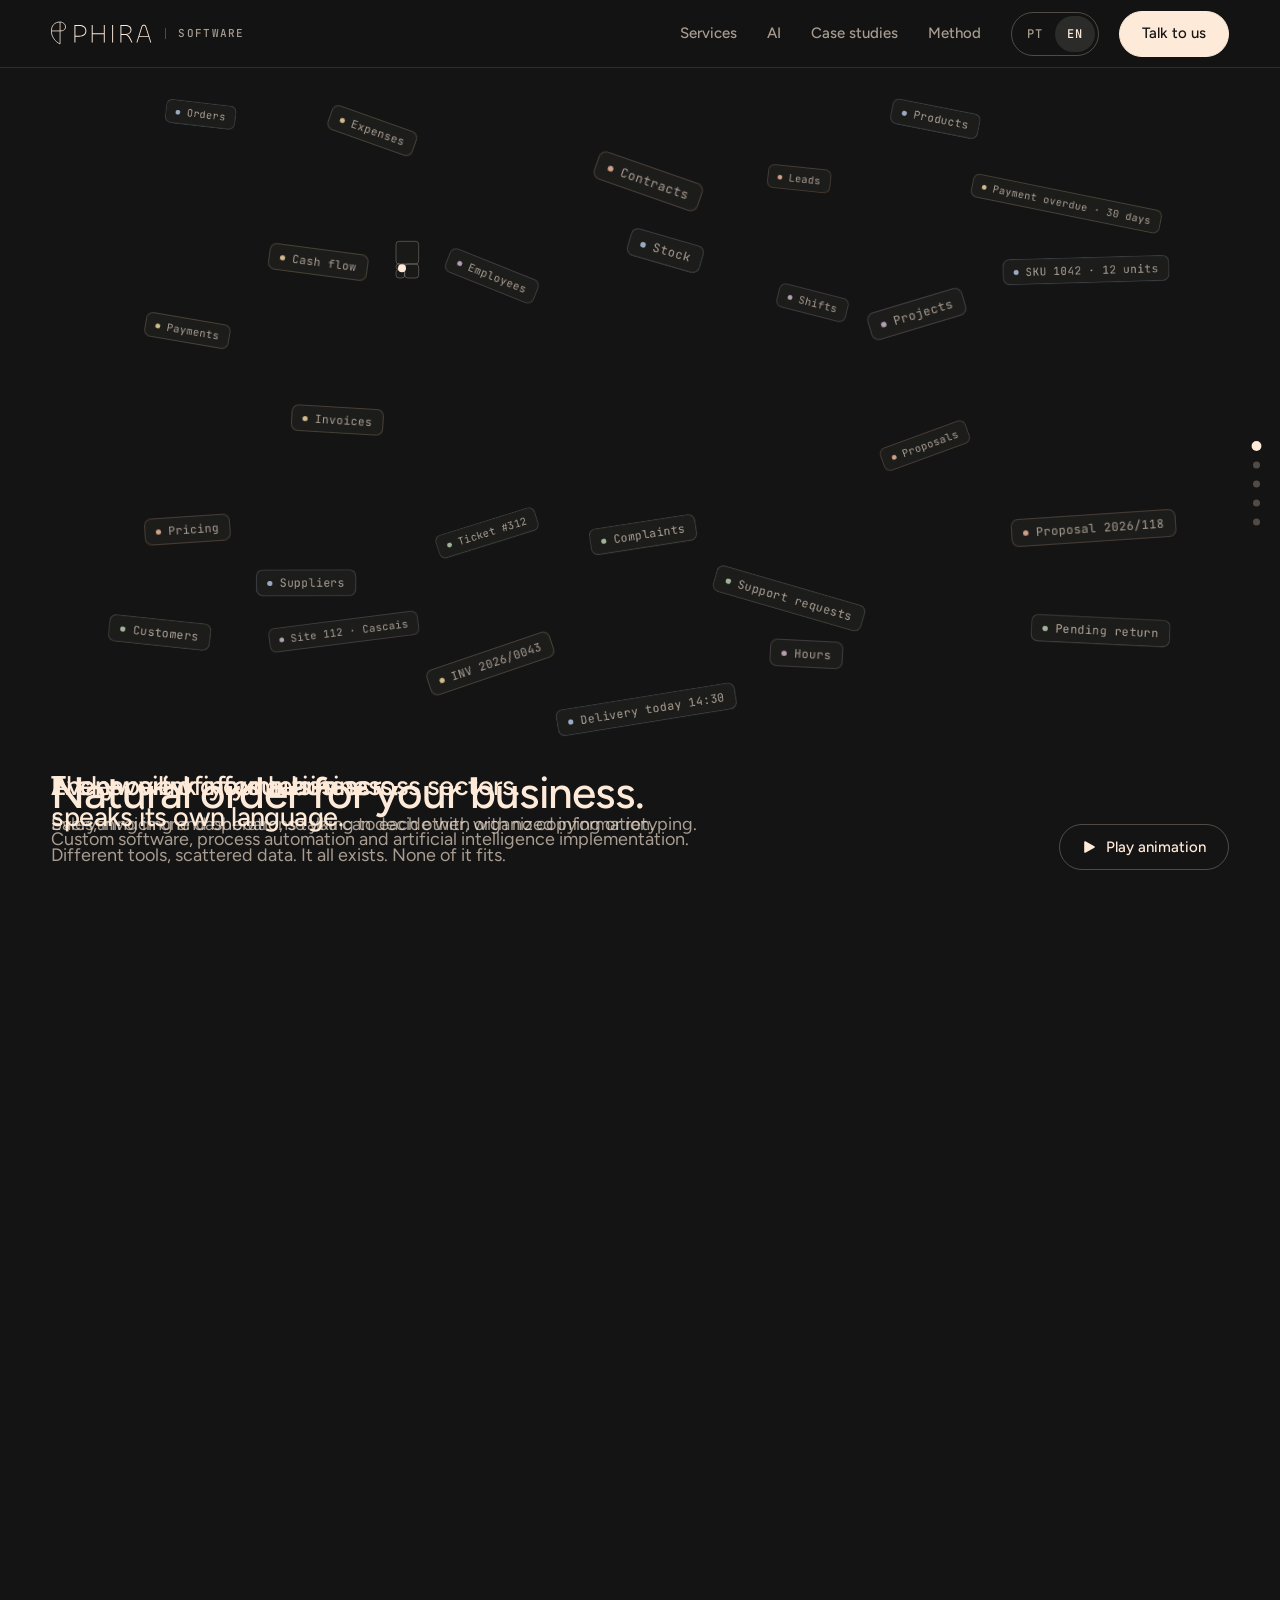
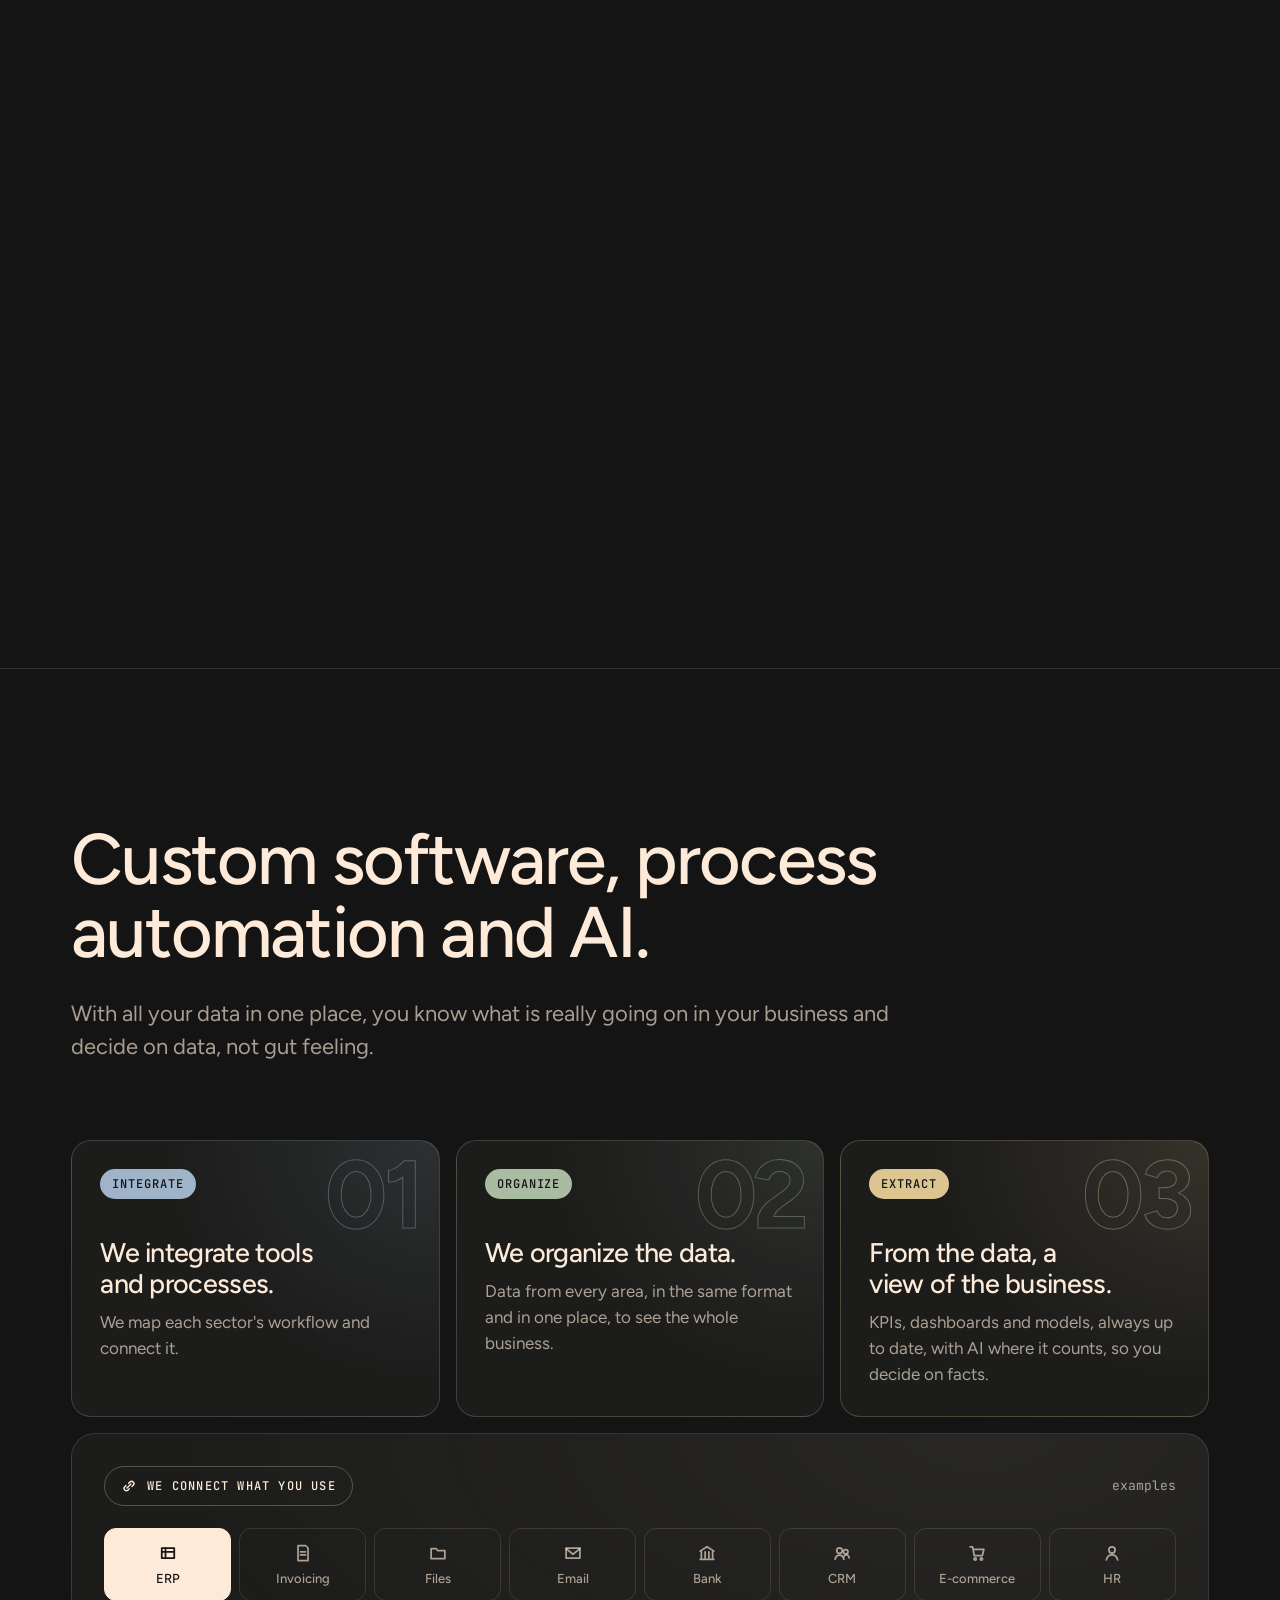
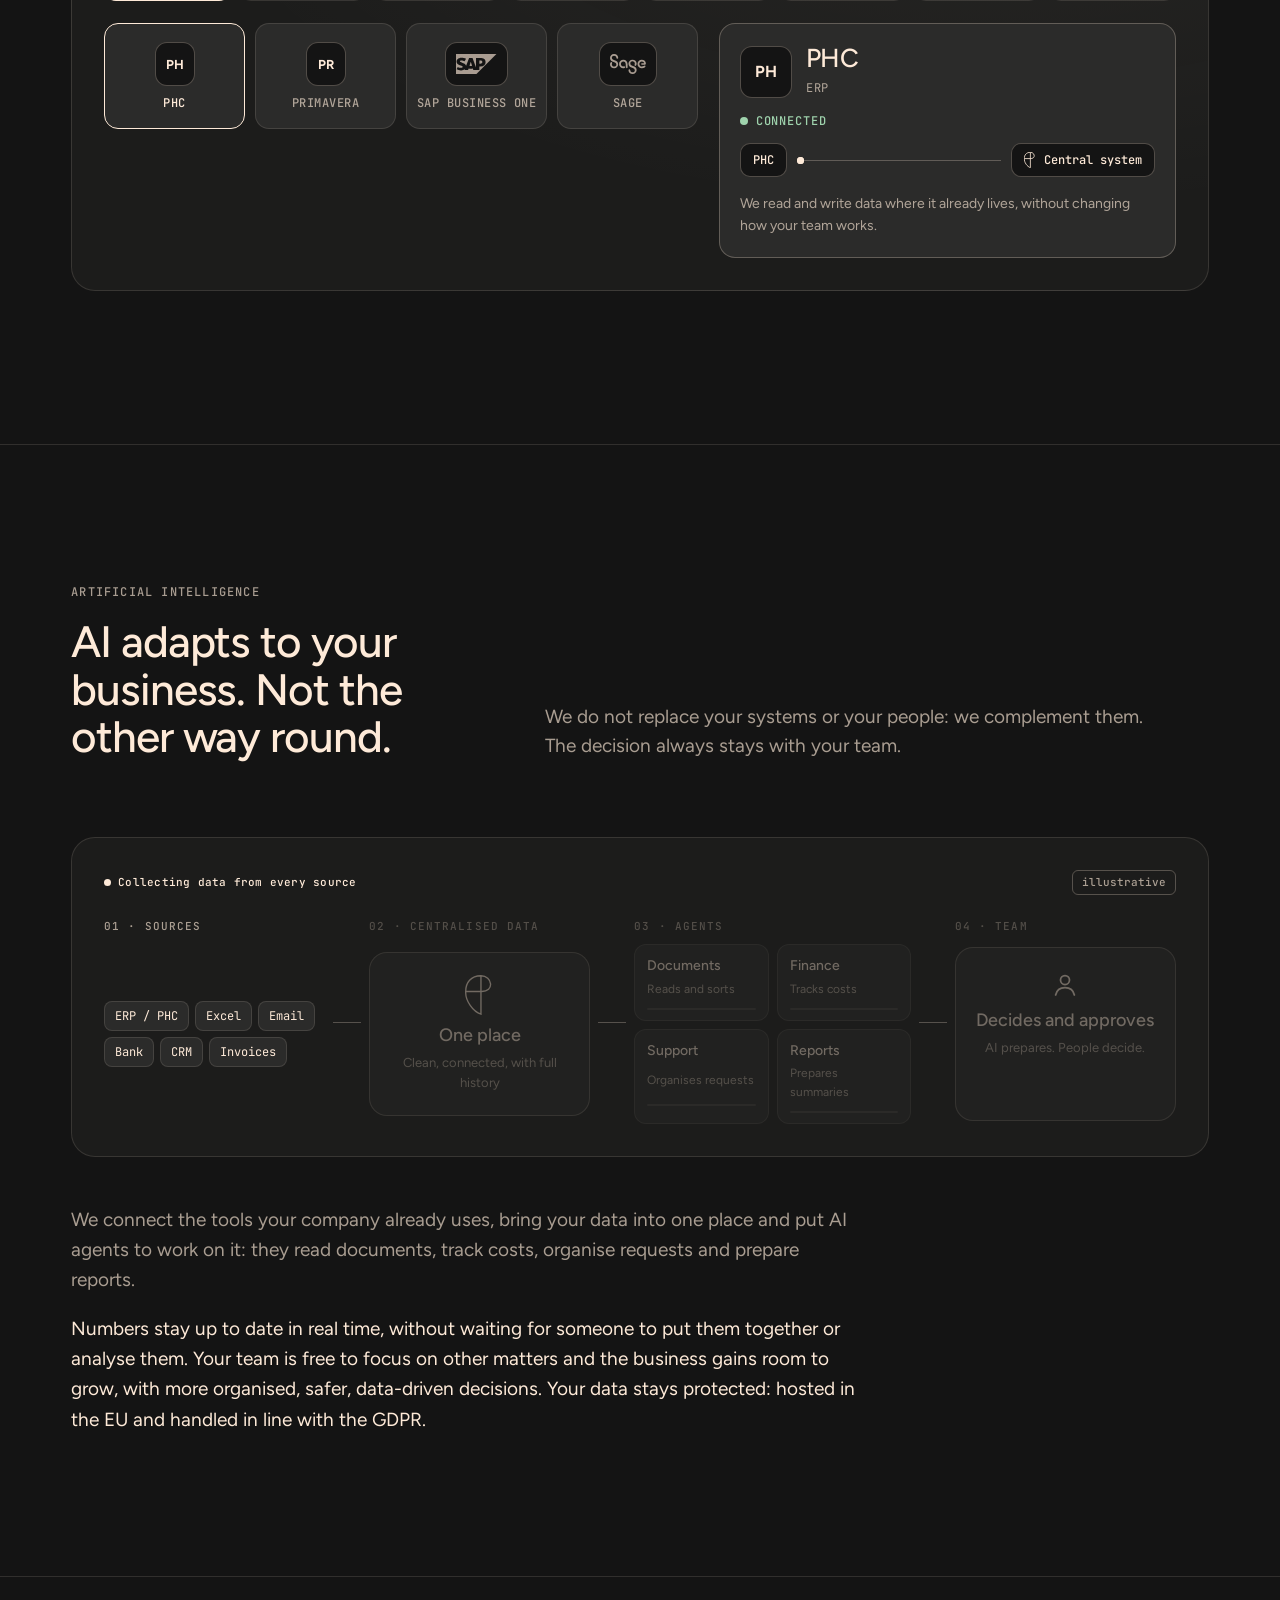
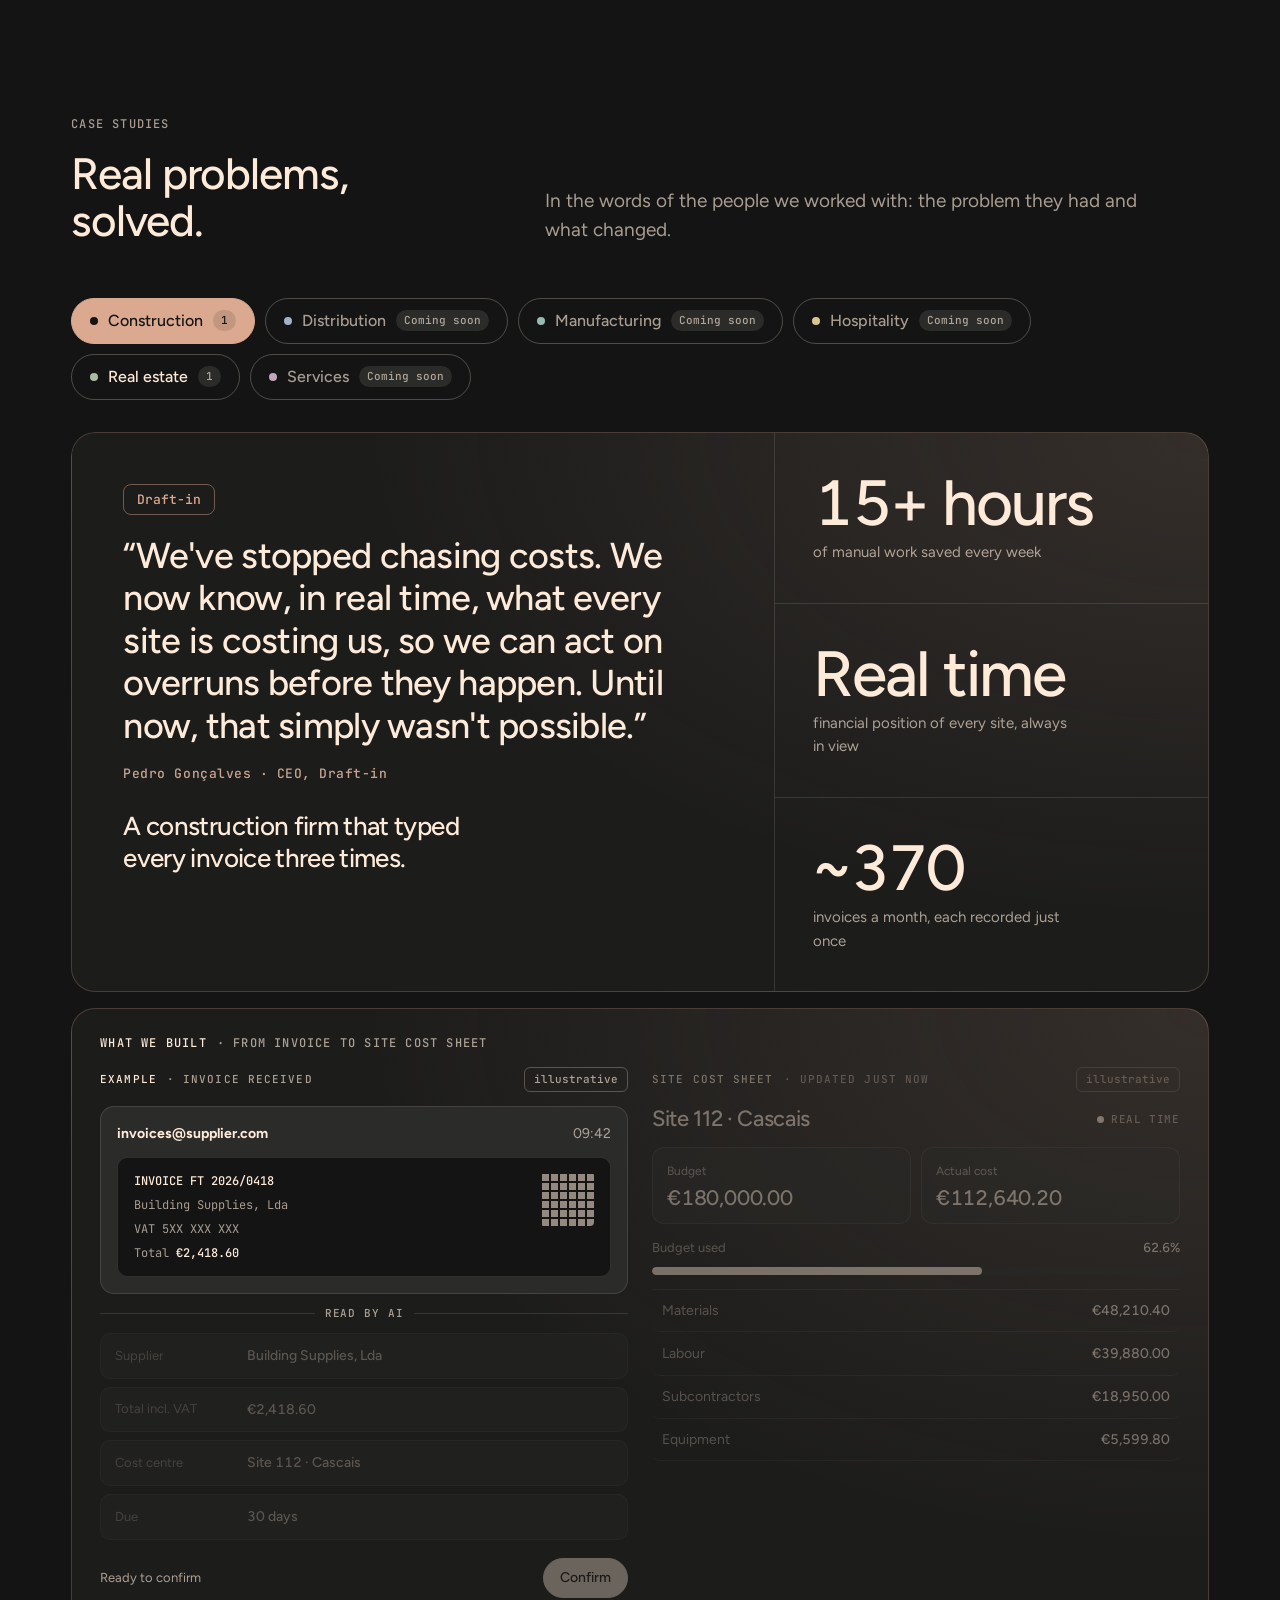
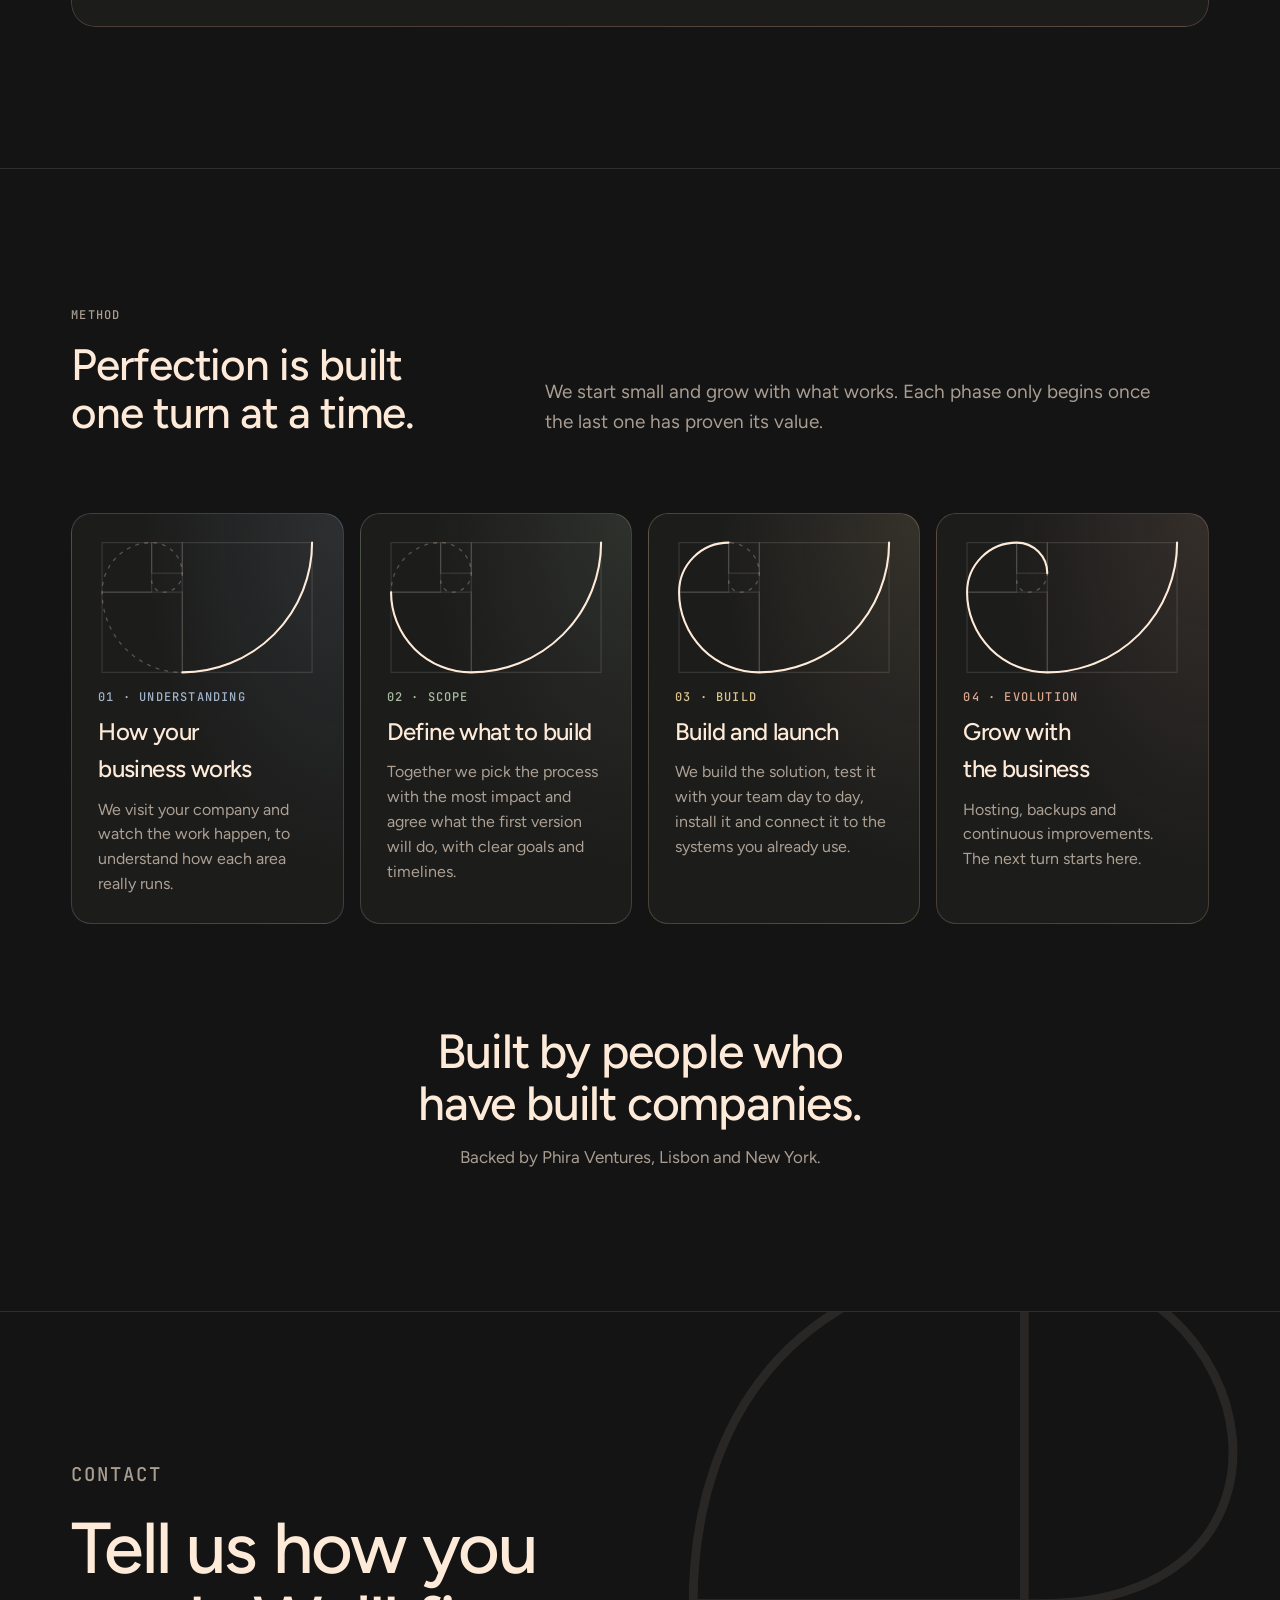
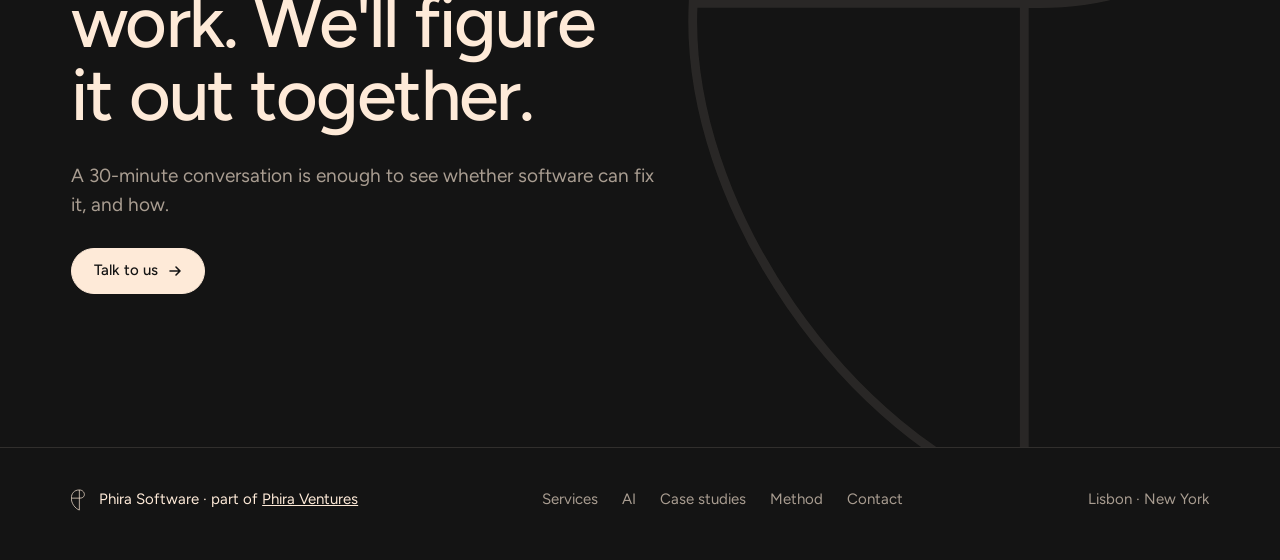
==== commit 29b41f3f: "Versão final dos textos, IA simplificada e logótipos das ferramentas - Secção do sistema: vantagens " ====
--- a/prototypes/site/index.html
+++ b/prototypes/site/index.html
@@ -891,7 +891,7 @@
       </div>
 
       <p class="ia-para">Ligamos as ferramentas que a empresa já usa, juntamos os dados num só sítio e pomos agentes de IA a trabalhar sobre eles: leem documentos, acompanham custos, organizam pedidos e preparam relatórios.</p>
-      <p class="ia-para ia-gain">O ganho vai além do tempo poupado. Tem os números atualizados em tempo real, sem esperar que alguém os junte, e relatórios e análises feitos apenas com dados. Uma pessoa aprova sempre e os seus dados ficam protegidos: alojados na UE e tratados de acordo com o RGPD.</p>
+      <p class="ia-para ia-gain">Os números ficam atualizados em tempo real, sem esperar que alguém os junte ou os analise. A equipa fica livre para tratar de outros assuntos e a empresa ganha espaço para crescer, com decisões mais organizadas, seguras e apoiadas em dados. Os seus dados ficam protegidos: alojados na UE e tratados de acordo com o RGPD.</p>
       </div>
     </div>
   </section>
@@ -1737,7 +1737,7 @@
   });
 })();
 /* ---------- idioma: PT / EN ---------- */
-var EN={"Serviços": "Services", "IA": "AI", "Método": "Method", "Casos": "Case studies", "Falar connosco": "Talk to us", "Visão geral": "Overview", "exemplo": "example", "Encomendas": "Orders", "Atendimento": "Support", "Faturação": "Invoicing", "Cada parte do seu negócio tem a sua maneira de trabalhar.": "Every part of your business speaks its own language.", "Organizamos os dados de cada setor.": "We organize each sector's data.", "Cadeia de abastecimento, atendimento, faturação, vendas: tudo no mesmo formato.": "Supply chain, support, invoicing, sales: all in the same format.", "Depois cruzamos a informação entre setores.": "Then we link information across sectors.", "Vendas, faturação e operações a falar entre si, sem copiar nem voltar a escrever.": "Sales, invoicing and operations talking to each other, with no copying or retyping.", "Ordem natural para a sua empresa.": "Natural order for your business.", "Software à medida, automação de processos e implementação de inteligência artificial.": "Custom software, process automation and artificial intelligence implementation.", "Ver animação": "Play animation", "· Consultoria de software": "· Software consultancy", "Software à medida, automação de processos e IA.": "Custom software, process automation and AI.", "Ligamos as ferramentas que a empresa já usa, juntamos os dados num só sítio e pomos agentes de IA a trabalhar sobre eles: leem documentos, acompanham custos, organizam pedidos e preparam relatórios.": "We connect the tools your company already uses, bring your data into one place and put AI agents to work on it: they read documents, track costs, organise requests and prepare reports.", "O ganho vai além do tempo poupado. Tem os números atualizados em tempo real, sem esperar que alguém os junte, e relatórios e análises feitos apenas com dados. Uma pessoa aprova sempre e os seus dados ficam protegidos: alojados na UE e tratados de acordo com o RGPD.": "The gain goes beyond time saved. You get numbers updated in real time, without waiting for someone to put them together, and reports and analysis built purely on data. A person always approves and your data stays protected: hosted in the EU and handled in line with the GDPR.", "Lê faturas e encomendas e deixa tudo pronto a confirmar.": "Reads invoices and orders and leaves everything ready to confirm.", "Acompanha custos e tesouraria e avisa quando algo sai do previsto.": "Tracks costs and cash and flags anything that drifts from plan.", "Organiza os pedidos e sugere a resposta, com o histórico do cliente.": "Organises requests and suggests a reply, with the customer's history.", "Prepara o resumo da semana, sem folhas de cálculo.": "Prepares the weekly summary, no spreadsheets.", "Para quê": "Why it matters", "Poupar tempo é só o começo.": "Saving time is only the start.", "O que muda é saber o que se passa na empresa e decidir com dados.": "What changes is knowing what is going on in your business and deciding with data.", "Poupa tempo": "Saves time", "Sem folhas copiadas à mão nem relatórios feitos à pressa.": "No hand-copied spreadsheets or rushed reports.", "Sabe o que se passa": "Know what is going on", "Os números de todas as áreas, atualizados, num só sítio.": "Numbers from every area, up to date, in one place.", "Decide com dados": "Decide with data", "Escolhas apoiadas em factos, não em palpites.": "Choices backed by facts, not guesses.", "01 · Percebemos": "01 · We listen", "Vamos ao terreno": "We go on site", "Sentamo-nos com quem faz o trabalho e mapeamos o processo como ele é, não como devia ser.": "We sit with the people doing the work and map the process as it is, not as it should be.", "02 · Construímos": "02 · We build", "Rápido e à medida": "Fast and tailored", "Uma primeira versão pensada para o vosso processo, pronta a usar em semanas.": "A first version designed around your process, ready to use in weeks.", "03 · Decide": "03 · You decide", "Só paga se ficar": "Pay only if you keep it", "Supply chain e logística": "Supply chain and logistics", "Encomendas, stock, fornecedores e entregas num fluxo só, sem reescrever dados entre sistemas.": "Orders, stock, suppliers and deliveries in a single flow, with no retyping between systems.", "Encomendas automáticas": "Automatic orders", "Alertas de stock": "Stock alerts", "Pedidos de transporte": "Transport requests", "Atendimento ao cliente": "Customer service", "Pedidos e reclamações centralizados, respondidos mais depressa e sem se perderem no email.": "Requests and complaints in one place, answered faster and never lost in an inbox.", "Triagem de pedidos": "Request triage", "Respostas sugeridas": "Suggested replies", "Histórico do cliente": "Customer history", "Faturação e finanças": "Invoicing and finance", "Leitura de faturas": "Invoice reading", "QR fiscal": "Tax QR codes", "Custos por obra": "Cost per project", "Vendas e CRM": "Sales and CRM", "Leads, propostas e follow-ups num pipeline claro, com a equipa a saber sempre o próximo passo.": "Leads, proposals and follow-ups in a clear pipeline, so the team always knows the next step.", "Propostas": "Proposals", "Operações e equipas": "Operations and teams", "Equipas": "Teams", "Horas, turnos, tarefas e aprovações em ferramentas simples que a equipa usa de facto.": "Hours, shifts, tasks and approvals in simple tools your team actually uses.", "Folhas de horas": "Timesheets", "Aprovações": "Approvals", "Dados e visão clara": "Data and clear vision", "Os dados de todas as áreas num só sítio, com painéis que mostram o negócio em tempo real.": "Data from every area in one place, with dashboards that show the business in real time.", "Relatórios automáticos": "Automated reports", "Integrações": "Integrations", "Inteligência artificial": "Artificial intelligence", "IA onde ela faz trabalho a sério.": "AI where it does real work.", "Usamos IA quando poupa horas ou melhora uma decisão, integrada nas ferramentas que a equipa já usa. Sem experiências soltas.": "We use AI when it saves hours or improves a decision, built into the tools your team already uses. No side experiments.", "Leitura de documentos": "Document reading", "Faturas, encomendas e guias são lidas automaticamente. Os dados entram no sistema sem ninguém os escrever.": "Invoices, orders and delivery notes are read automatically. The data enters the system without anyone typing it.", "Emails e pedidos de clientes classificados por urgência e tema, e encaminhados para quem trata.": "Emails and customer requests sorted by urgency and topic, and routed to the right person.", "Assistente interno": "Internal assistant", "Responde a perguntas da equipa com os documentos, procedimentos e dados da própria empresa.": "Answers your team's questions using the company's own documents, procedures and data.", "Previsões": "Forecasting", "Stock, procura e tesouraria estimados a partir do histórico, para decidir com antecedência.": "Stock, demand and cash flow estimated from your history, so you can decide ahead of time.", "Agentes com supervisão": "Supervised agents", "Tarefas repetitivas feitas pela IA do início ao fim, com uma pessoa a aprovar o resultado.": "Repetitive tasks handled by AI from start to finish, with a person approving the result.", "Uma pessoa aprova sempre": "A person always approves", "Dados alojados na UE": "Data hosted in the EU", "Integrada no que já usam": "Built into what you already use", "Exemplo": "Example", "· Fatura recebida": "· Invoice received", "ilustrativo": "illustrative", "FATURA FT 2026/0418": "INVOICE FT 2026/0418", "Materiais de construção, Lda": "Building Supplies, Lda", "NIF 5XX XXX XXX": "VAT 5XX XXX XXX", "2 418,60 €": "€2,418.60", "Lido pela IA": "Read by AI", "Fornecedor": "Supplier", "Total c/ IVA": "Total incl. VAT", "Centro de custo": "Cost centre", "Obra 112 · Cascais": "Site 112 · Cascais", "Vencimento": "Due", "30 dias": "30 days", "Pronto para confirmar": "Ready to confirm", "Confirmar": "Confirm", "01 · Diagnóstico": "01 · Discovery", "02 · Piloto": "02 · Pilot", "03 · Produção": "03 · Production", "04 · Evolução": "04 · Evolution", "Perceber o processo": "Understand the process", "Visitamos a empresa, vemos o trabalho a acontecer e escolhemos onde o software tem mais impacto.": "We visit your company, watch the work happen and pick where software will have the most impact.", "Reunião no local · proposta escrita": "On-site meeting · written proposal", "Testar no trabalho real": "Test it on real work", "Pôr a funcionar": "Put it to work", "Se o piloto resolve, fica. Instalamos, formamos a equipa e ligamos aos sistemas existentes.": "If the pilot works, it stays. We install it, train the team and connect it to your existing systems.", "Crescer com a empresa": "Grow with the business", "Alojamento, cópias de segurança e melhorias contínuas. A próxima volta começa aqui.": "Hosting, backups and continuous improvements. The next turn starts here.", "Acompanhamento contínuo": "Ongoing support", "Do papel a um registo único.": "From paper to a single record.", "Nas palavras de quem trabalhou connosco: o problema que tinham e o que mudou.": "In the words of the people we worked with: the problem they had and what changed.", "“[Citação real do cliente: o problema que tinham e o que mudou, nas palavras dele]”": "“[Real client quote: the problem they had and what changed, in their own words]”", "[Nome] · [Cargo], [Empresa]": "[Name] · [Role], [Company]", "Construção civil": "Construction", "Grande Lisboa": "Greater Lisbon", "Em piloto": "In pilot", "Uma construtora que escrevia cada fatura três vezes.": "A construction firm that typed every invoice three times.", "Cada fatura de fornecedor era copiada à mão para três ficheiros diferentes, e só uma pessoa sabia operá-los. Construímos um registo único: a fatura chega por email, o QR fiscal é lido automaticamente e a equipa administrativa só confirma. O registo, o balanço e a folha de cada obra atualizam-se a partir daí.": "Every supplier invoice was copied by hand into three different spreadsheets, and only one person knew how to run them. We built a single record: the invoice arrives by email, the tax QR code is read automatically and the admin team just confirms. The ledger, the balance and each site's cost sheet update from there.", "Antes": "Before", "Três ficheiros Excel, preenchidos à mão, dependentes de uma pessoa.": "Three Excel files, filled in by hand, dependent on one person.", "Depois": "After", "Uma entrada por fatura, confirmada num clique, com as vistas sempre atualizadas.": "One entry per invoice, confirmed in a click, with every view up to date.", "faturas por mês": "invoices a month", "fornecedores diferentes": "different suppliers", "vezes que cada fatura é registada": "times each invoice is recorded", "Para empresas de": "For companies in", "Construção": "Construction", "Distribuição": "Distribution", "Indústria": "Manufacturing", "Restauração": "Hospitality", "Imobiliário": "Real estate", "Porquê nós": "Why us", "Construído por quem já construiu empresas.": "Built by people who have built companies.", "Fazemos parte da Phira Ventures, um venture studio em Lisboa e Nova Iorque. Sabemos o que custa uma hora perdida numa empresa pequena.": "We're part of Phira Ventures, a venture studio in Lisbon and New York. We know what a lost hour costs a small company.", "Uma empresa de cada vez": "One business at a time", "Software feito para o vosso processo, não um pacote genérico adaptado à força.": "Software built for your process, not a generic package forced to fit.", "Testa antes de pagar": "Try before you pay", "Semanas, não meses": "Weeks, not months", "Primeira versão rápida, melhorada com o uso real da equipa.": "A fast first version, improved through your team's real use.", "Um interlocutor": "One point of contact", "Quem vos ouve é quem acompanha o projeto, do diagnóstico à manutenção.": "The person who listens to you follows the project, from discovery to maintenance.", "Contacto": "Contact", "Qual é o processo que mais tempo vos rouba?": "Which process costs you the most time?", "Conte-nos em 30 minutos. Dizemos-lhe com franqueza se o software resolve, e como.": "Tell us in 30 minutes. We'll tell you honestly whether software can fix it, and how.", "Phira Software · parte da": "Phira Software · part of", "Lisboa · Nova Iorque": "Lisbon · New York", "Encomenda #4821": "Order #4821", "Stock baixo": "Low stock", "Fornecedor em atraso": "Supplier delayed", "Entrega 14:30": "Delivery 14:30", "Ticket aberto": "Open ticket", "Resposta pendente": "Reply pending", "Reclamação": "Complaint", "Chat novo": "New chat", "Fatura 0043": "Invoice 0043", "IVA 23%": "VAT 23%", "Por pagar": "Unpaid", "Nota de crédito": "Credit note", "Lead novo": "New lead", "Proposta enviada": "Proposal sent", "Folha de horas": "Timesheet", "Turno": "Shift", "Tarefa": "Task", "Relatório_FINAL(2).pdf": "Report_FINAL(2).pdf", "Mensagem WhatsApp": "WhatsApp message", "Folha manual": "Manual sheet", "Vendas": "Sales", "Operações": "Operations", "faturas@fornecedor.pt": "invoices@supplier.com", "Phira, início": "Phira, home", "Principal": "Main", "Apresentação": "Introduction", "Rodapé": "Footer", "Animação: peças soltas de várias áreas da empresa encaixam em quadrados de proporção áurea, formam uma espiral que chega a um painel central e termina no símbolo da Phira.": "Animation: loose pieces from different parts of a company fit into golden-ratio squares, form a spiral that reaches a central dashboard and ends on the Phira symbol.", "Exemplo ilustrativo: uma fatura recebida por email é lida pela IA e os dados ficam prontos para confirmar.": "Illustrative example: an invoice received by email is read by AI and the data is ready to confirm.", "Software à medida, automação de processos e inteligência artificial para empresas. Uma empresa de cada vez.": "Custom software, process automation and artificial intelligence for businesses. One business at a time.", "Problemas reais, resolvidos.": "Real problems, solved.", "O problema": "The problem", "O que fizemos": "What we did", "Cada fatura de fornecedor era copiada à mão para três ficheiros Excel, e só uma pessoa sabia operá-los.": "Every supplier invoice was copied by hand into three Excel files, and only one person knew how to run them.", "Um registo único: a fatura chega por email, o QR fiscal é lido automaticamente e a equipa só confirma. O balanço e a folha de cada obra atualizam-se sozinhos.": "A single record: the invoice arrives by email, the tax QR code is read automatically and the team just confirms. The balance and each site's cost sheet update on their own.", "[Nome] · [Cargo], Draft-in": "[Name] · [Role], Draft-in", "Casos de clientes": "Client case studies", "Caso anterior": "Previous case", "Caso seguinte": "Next case", "“Deixámos de correr atrás dos custos. Hoje sabemos, em tempo real, quanto está a custar cada obra e conseguimos antecipar desvios antes de acontecerem. Até agora, isso simplesmente não era possível.”": "“We've stopped chasing costs. We now know, in real time, what every site is costing us, so we can act on overruns before they happen. Until now, that simply wasn't possible.”", "de trabalho manual poupadas por semana": "of manual work saved every week", "Tempo real": "Real time", "situação financeira de cada obra, sempre à vista": "financial position of every site, always in view", "faturas por mês, registadas uma só vez": "invoices a month, each recorded just once", "15+ horas": "15+ hours", "Enviado para a folha da obra": "Sent to the site cost sheet", "✓ Confirmado": "✓ Confirmed", "Folha de obra": "Site cost sheet", "· atualizada agora": "· updated just now", "Orçamento": "Budget", "Custo real": "Actual cost", "Orçamento consumido": "Budget used", "180 000,00 €": "€180,000.00", "Materiais": "Materials", "Mão de obra": "Labour", "Subempreitadas": "Subcontractors", "Equipamentos": "Equipment", "39 880,00 €": "€39,880.00", "18 950,00 €": "€18,950.00", "5 599,80 €": "€5,599.80", "+ 2 418,60 €": "+ €2,418.60", "FT 2026/0418 · Materiais de construção, Lda": "FT 2026/0418 · Building Supplies, Lda", "Materiais a 92% do orçamento.": "Materials at 92% of budget.", "Rever antes da próxima encomenda.": "Review before the next order.", "Exemplo ilustrativo: uma fatura recebida por email é lida pela IA, confirmada por uma pessoa e entra logo na folha de custos da obra.": "Illustrative example: an invoice received by email is read by AI, confirmed by a person and goes straight into the site's cost sheet.", "Os dados num só sítio. Agentes que ajudam a equipa.": "All your data in one place. Agents that help your team.", "A IA só é útil quando conhece a empresa. Primeiro juntamos a informação dispersa num só lugar. Depois pomos agentes a organizar, preparar e alertar. A decisão fica sempre com as pessoas.": "AI is only useful when it knows your business. First we bring scattered information into one place. Then we put agents to work organising, preparing and flagging. The decision always stays with your people.", "Diagrama ilustrativo: as fontes de dados da empresa juntam-se num só sítio, os agentes trabalham sobre esses dados e a equipa decide.": "Illustrative diagram: the company's data sources come together in one place, agents work on that data and the team decides.", "A recolher dados de todas as fontes": "Collecting data from every source", "A organizar num só sítio": "Organising it in one place", "Os agentes preparam o trabalho": "Agents prepare the work", "À espera da aprovação da equipa": "Waiting for the team's approval", "01 · Fontes": "01 · Sources", "02 · Dados centralizados": "02 · Centralised data", "03 · Agentes": "03 · Agents", "04 · Equipa": "04 · Team", "Banco": "Bank", "Faturas": "Invoices", "Um só sítio": "One place", "Limpo, ligado e com histórico": "Clean, connected, with full history", "Documentos": "Documents", "Lê e classifica": "Reads and sorts", "Finanças": "Finance", "Acompanha custos": "Tracks costs", "Organiza pedidos": "Organises requests", "Relatórios": "Reports", "Prepara resumos": "Prepares summaries", "Decide e aprova": "Decides and approves", "A IA prepara. As pessoas decidem.": "AI prepares. People decide.", "Agente de documentos": "Document agent", "Lê faturas, encomendas e guias, preenche os dados e deixa tudo pronto para alguém confirmar.": "Reads invoices, orders and delivery notes, fills in the data and leaves everything ready for someone to confirm.", "Agente financeiro": "Finance agent", "Acompanha custos e tesouraria todos os dias e avisa quando alguma coisa sai do previsto.": "Tracks costs and cash every day and flags anything that drifts from plan.", "Agente de atendimento": "Customer service agent", "Organiza os pedidos que chegam, junta o histórico do cliente e sugere a resposta.": "Organises incoming requests, pulls in the customer's history and suggests a reply.", "Agente de relatórios": "Reporting agent", "Prepara o resumo da semana com os números que importam, sem ninguém montar folhas de cálculo.": "Prepares the weekly summary with the numbers that matter, without anyone building spreadsheets.", "Ajuda, nunca substitui": "Helps, never replaces", "O que construímos": "What we built", "· Da fatura à folha de obra": "· From invoice to site cost sheet", "1 de 1": "1 of 1", "Com os dados todos num só sítio, sabe o que se passa de facto no negócio e decide com base em dados, não em intuição.": "With all your data in one place, you know what is really going on in your business and decide on data, not gut feeling.", "Integrar": "Integrate", "Integramos ferramentas e processos.": "We integrate tools and processes.", "Mapeamos o workflow de cada setor e ligamo-lo.": "We map each sector's workflow and connect it.", "Organizar": "Organize", "Os dados num só sítio": "Your data in one place", "A informação fica limpa e ligada entre si. Pela primeira vez, a empresa inteira à vista.": "Information becomes clean and connected. For the first time, the whole company in view.", "Extrair": "Extract", "Dos dados, a visão do negócio.": "From the data, a view of the business.", "KPIs, dashboards e modelos sempre atualizados, com IA onde faz diferença, para decidir com factos.": "KPIs, dashboards and models, always up to date, with AI where it counts, so you decide on facts.", "Exemplos de sistemas que ligamos": "Examples of systems we connect", "Ligamos o que já usam": "We connect what you use", "exemplos": "examples", "Tipos de sistema": "System types", "Ligado ao sistema": "Connected", "A ligar…": "Connecting…", "Sistema central": "Central system", "Lemos e escrevemos os dados onde eles já estão, sem mudar a forma como a equipa trabalha.": "We read and write data where it already lives, without changing how your team works.", "Ficheiros": "Files", "RH": "HR", "Caixa partilhada": "Shared inbox", "Extratos": "Bank statements", "Pagamentos SEPA": "SEPA payments", "Escalas": "Rotas", "Processamento salarial": "Payroll", "✓ Aprovado": "✓ Approved", "A IA adapta-se à sua empresa. Não o contrário.": "AI adapts to your business. Not the other way round.", "Complementa, não substitui": "Complements, never replaces", "O que não fazemos": "What we don't do", "Obrigar a mudar de sistemas": "Force you to switch systems", "Substituir a equipa": "Replace your team", "Adaptar a empresa à ferramenta": "Bend your business to fit the tool", "O que fazemos": "What we do", "Trabalhar sobre o que já usam": "Build on what you already use", "Tirar o trabalho repetitivo à equipa": "Take repetitive work off your team", "IA que aprende como o vosso negócio funciona": "AI that learns how your business works", "Casos por setor": "Case studies by sector", "Em breve": "Coming soon", "Os casos deste setor estão a caminho.": "Case studies for this sector are on the way.", "Estamos a trabalhar com empresas deste setor. Quer ser o próximo caso?": "We're working with companies in this sector. Want to be the next case?", "Produto Phira": "Phira product", "Cada imóvel novo transforma-se num vídeo editado, entregue no WhatsApp do consultor.": "Every new listing becomes an edited video, delivered to the agent's WhatsApp.", "Lunis · plataforma construída dentro da Phira": "Lunis · a platform built inside Phira", "Conteúdo para redes sociais, automatizado para consultores imobiliários.": "Social media content, automated for real estate agents.", "Diário": "Daily", "um vídeo novo, já editado, todos os dias": "a new video, already edited, every day", "0 min": "0 min", "de edição para o consultor": "of editing for the agent", "entregue onde o consultor já trabalha": "delivered where the agent already works", "· Do imóvel novo ao vídeo pronto": "· From new listing to finished video", "Exemplo ilustrativo: entra um imóvel novo, a Lunis prepara o vídeo, coloca-o no plano de conteúdos e envia-o por WhatsApp para o consultor aprovar.": "Illustrative example: a new listing comes in, Lunis prepares the video, adds it to the content plan and sends it by WhatsApp for the agent to approve.", "Plano de conteúdos": "Content plan", "Semana de Ana Ribeiro": "Ana Ribeiro's week", "Lunis ativa": "Lunis active", "Novo imóvel na carteira": "New listing added", "T3 · Cascais · 8 fotografias": "3-bed · Cascais · 8 photos", "Seg": "Mon", "Ter": "Tue", "Qua · hoje": "Wed · today", "Qui": "Thu", "Sex": "Fri", "Sáb": "Sat", "Dom": "Sun", "Dica de mercado": "Market tip", "Imóvel: T2 Oeiras": "Listing: 2-bed Oeiras", "Bastidores da visita": "Behind the viewing", "Imóvel: T3 Cascais": "Listing: 3-bed Cascais", "A preparar vídeo": "Preparing video", "Enviado por WhatsApp": "Sent via WhatsApp", "Agendado · 9:00": "Scheduled · 9:00", "Fotografias": "Photos", "Guião": "Script", "Montagem": "Editing", "Legendas e música": "Captions and music", "Pergunta da semana": "Question of the week", "Testemunho de cliente": "Client testimonial", "Imóvel: moradia Sintra": "Listing: villa Sintra", "Bom dia, Ana. O vídeo de hoje já está pronto.": "Good morning, Ana. Today's video is ready.", "Publicado": "Posted", "Recebi o novo T3 em Cascais. Preparei o vídeo para amanhã:": "Got the new 3-bed in Cascais. I've prepared tomorrow's video:", "T3 · Cascais": "3-bed · Cascais", "Aprovar": "Approve", "Pedir alteração": "Request a change", "Aprovado": "Approved", "Agendado para quinta, 9:00": "Scheduled for Thursday, 9:00", "A perfeição constrói-se uma volta de cada vez.": "Perfection is built one turn at a time.", "Organizamos os dados.": "We organize the data.", "Os dados de todas as áreas, no mesmo formato e num só sítio, para ver o negócio por inteiro.": "Data from every area, in the same format and in one place, to see the whole business.", "< 1 min": "< 1 min", "para criar cada vídeo": "to create each video", "consultores em Portugal": "agents in Portugal", "50 mil+": "50K+", "publicações geradas": "posts generated", "mais leads geradas": "more leads generated", "Um plano de conteúdos completo que se faz sozinho, com cada publicação entregue já editada no WhatsApp do consultor.": "A complete content plan that runs itself, with every post delivered already edited to the agent's WhatsApp.", "Planeamento e criação de conteúdo para redes sociais, automatizados para consultores imobiliários: imóveis, dicas de mercado, bastidores e testemunhos.": "Social media content planning and creation, automated for real estate agents: listings, market tips, behind the scenes and testimonials.", "uma publicação nova, já editada, todos os dias": "a new post, already edited, every day", "· Plano de conteúdos automático": "· Automated content plan", "Com o apoio da Phira Ventures, Lisboa e Nova Iorque.": "Backed by Phira Ventures, Lisbon and New York.", "A equipa não muda de ferramentas": "Your team keeps its tools", "Trabalhamos por cima do que já usam. Nada para reaprender de raiz.": "We build on top of what you already use. Nothing to relearn from scratch.", "Os dados são vossos": "Your data is yours", "Ficam sempre vossos, alojados na UE, com cópias de segurança.": "It always stays yours, hosted in the EU, with backups.", "Um interlocutor do início ao fim": "One point of contact, start to finish", "O piloto corre no trabalho real. Só paga se decidir ficar com ele.": "The pilot runs on real work. You only pay if you decide to keep it.", "Construímos a primeira versão e a equipa usa-a no dia a dia, no trabalho real.": "We build the first version and your team uses it day to day, on real work.", "Semanas · no trabalho real": "Weeks · on real work", "Começamos pequeno e crescemos com o que funciona. Cada fase só avança quando a anterior provou valor.": "We start small and grow with what works. Each phase only begins once the last one has proven its value.", "Instalação e formação da equipa": "Installation and team training", "01 · Compreender": "01 · Understanding", "Como a empresa trabalha": "How your business works", "Visitamos a empresa e vemos o trabalho a acontecer, para perceber como cada área funciona de facto.": "We visit your company and watch the work happen, to understand how each area really runs.", "02 · Âmbito": "02 · Scope", "Definir o que construir": "Define what to build", "Juntos, escolhemos o processo com mais impacto e definimos o que a primeira versão vai fazer, com objetivos e prazos claros.": "Together we pick the process with the most impact and agree what the first version will do, with clear goals and timelines.", "03 · Construção": "03 · Build", "Construir e pôr a funcionar": "Build and launch", "Construímos a solução, testamo-la com a equipa no dia a dia, instalamos e ligamos aos sistemas que já usam.": "We build the solution, test it with your team day to day, install it and connect it to the systems you already use.", "Tente agarrar os dados · faça scroll": "Try to catch the data · scroll", "Uma visão clara do seu negócio.": "A clear view of your business.", "Tudo num só painel, para decidir com informação organizada.": "Everything in one dashboard, so you can decide with organized information.", "Sugestão": "Suggestion", "Rever custos da obra 112": "Review costs on site 112", "18 400 €": "€18,400", "Por receber": "Receivables", "Produtos": "Products", "Stock": "Stock", "Fornecedores": "Suppliers", "SKU 1042 · 12 un.": "SKU 1042 · 12 units", "Entrega hoje 14:30": "Delivery today 14:30", "Clientes": "Customers", "Pedidos de suporte": "Support requests", "Reclamações": "Complaints", "Ticket #312": "Ticket #312", "Devolução pendente": "Pending return", "Pagamentos": "Payments", "Despesas": "Expenses", "Tesouraria": "Cash flow", "FT 2026/0043": "INV 2026/0043", "Pagamento em atraso · 30 dias": "Payment overdue · 30 days", "Leads": "Leads", "Contratos": "Contracts", "Preços": "Pricing", "Proposta 2026/118": "Proposal 2026/118", "Colaboradores": "Employees", "Horas": "Hours", "Projetos": "Projects", "Turnos": "Shifts", "RE: Fwd: encomenda": "RE: Fwd: order", "Export_PHC.csv": "Export_PHC.csv", "Caderno de obra": "Site logbook", "Ferramentas diferentes, dados espalhados. Tudo existe, nada encaixa.": "Different tools, scattered data. It all exists. None of it fits.", "Entregas dentro do prazo": "On-time deliveries", "Tempo médio de resposta": "Average response time", "Propostas ganhas": "Proposals won", "Horas faturáveis": "Billable hours", "2 min": "2 min", "23 dias": "23 days", "Cobertura de stock": "Stock cover", "0,8%": "0.8%", "Encomendas com erro": "Orders with errors", "87%": "87%", "Pedidos resolvidos à primeira": "Requests solved first time", "4,7 / 5": "4.7 / 5", "Satisfação dos clientes": "Customer satisfaction", "38 dias": "38 days", "Prazo médio de recebimento": "Average collection time", "31%": "31%", "Margem bruta": "Gross margin", "42 000 €": "€42,000", "Pipeline do mês": "Pipeline this month", "7": "7", "Propostas abertas": "Open proposals", "6": "6", "Projetos ativos": "Active projects", "312 h": "312 h", "Horas esta semana": "Hours this week", "Ligamos o ERP, os Excels, o email e o banco a um só sistema e construímos por cima automações, painéis e agentes de IA. Lisboa.": "We connect your ERP, spreadsheets, email and bank into one system, then build automations, dashboards and AI agents on top. Lisbon.", "Software à medida em todas as áreas da empresa.": "Custom software across every part of your business.", "Não vendemos um produto genérico. Olhamos para o processo que mais tempo vos rouba e automatizamo-lo com a ferramenta certa, ligada ao PHC, ao ERP e ao resto da empresa.": "We don't sell an off-the-shelf product. We find the process that costs you the most time and automate it with the right tool, connected to your ERP and the rest of the business.", "Faturas de fornecedores lidas automaticamente, conciliação e custos por projeto ou obra sempre atualizados.": "Supplier invoices read automatically, reconciliation, and costs per project always up to date.", "Integração com PHC e ERP": "PHC and ERP integration", "Não substituímos os vossos sistemas nem as vossas pessoas: complementamos. A decisão fica sempre com a equipa.": "We do not replace your systems or your people: we complement them. The decision always stays with your team.", "Fale connosco": "Talk to us", "Fechar": "Close", "Nome": "Name", "Email": "Email", "Setor": "Industry", "Escolha o setor": "Choose your industry", "Outro": "Other", "Qual é o problema?": "What's the problem?", "Por exemplo: copiamos as faturas à mão para três ficheiros Excel.": "For example: we copy invoices by hand into three Excel files.", "Preencha os quatro campos, com um email válido.": "Please fill in all four fields with a valid email.", "Enviar pedido": "Send request", "Obrigado.": "Thank you.", "Recebemos o seu pedido e respondemos em breve.": "We've received your request and will reply soon.", "Pré-visualização: o envio é ligado na versão final do site.": "Preview: sending is connected in the final version of the site.", "Vamos pôr a sua empresa em ordem.": "Let's put your business in order.", "Uma conversa de 30 minutos chega para perceber se o software resolve, e como.": "A 30-minute conversation is enough to see whether software can fix it, and how.", "Conte-nos como trabalham. Resolvemos juntos.": "Tell us how you work. We'll figure it out together."};
+var EN={"Serviços": "Services", "IA": "AI", "Método": "Method", "Casos": "Case studies", "Falar connosco": "Talk to us", "Visão geral": "Overview", "exemplo": "example", "Encomendas": "Orders", "Atendimento": "Support", "Faturação": "Invoicing", "Cada parte do seu negócio tem a sua maneira de trabalhar.": "Every part of your business speaks its own language.", "Organizamos os dados de cada setor.": "We organize each sector's data.", "Cadeia de abastecimento, atendimento, faturação, vendas: tudo no mesmo formato.": "Supply chain, support, invoicing, sales: all in the same format.", "Depois cruzamos a informação entre setores.": "Then we link information across sectors.", "Vendas, faturação e operações a falar entre si, sem copiar nem voltar a escrever.": "Sales, invoicing and operations talking to each other, with no copying or retyping.", "Ordem natural para a sua empresa.": "Natural order for your business.", "Software à medida, automação de processos e implementação de inteligência artificial.": "Custom software, process automation and artificial intelligence implementation.", "Ver animação": "Play animation", "· Consultoria de software": "· Software consultancy", "Software à medida, automação de processos e IA.": "Custom software, process automation and AI.", "Ligamos as ferramentas que a empresa já usa, juntamos os dados num só sítio e pomos agentes de IA a trabalhar sobre eles: leem documentos, acompanham custos, organizam pedidos e preparam relatórios.": "We connect the tools your company already uses, bring your data into one place and put AI agents to work on it: they read documents, track costs, organise requests and prepare reports.", "Os números ficam atualizados em tempo real, sem esperar que alguém os junte ou os analise. A equipa fica livre para tratar de outros assuntos e a empresa ganha espaço para crescer, com decisões mais organizadas, seguras e apoiadas em dados. Os seus dados ficam protegidos: alojados na UE e tratados de acordo com o RGPD.": "Numbers stay up to date in real time, without waiting for someone to put them together or analyse them. Your team is free to focus on other matters and the business gains room to grow, with more organised, safer, data-driven decisions. Your data stays protected: hosted in the EU and handled in line with the GDPR.", "Lê faturas e encomendas e deixa tudo pronto a confirmar.": "Reads invoices and orders and leaves everything ready to confirm.", "Acompanha custos e tesouraria e avisa quando algo sai do previsto.": "Tracks costs and cash and flags anything that drifts from plan.", "Organiza os pedidos e sugere a resposta, com o histórico do cliente.": "Organises requests and suggests a reply, with the customer's history.", "Prepara o resumo da semana, sem folhas de cálculo.": "Prepares the weekly summary, no spreadsheets.", "Para quê": "Why it matters", "Poupar tempo é só o começo.": "Saving time is only the start.", "O que muda é saber o que se passa na empresa e decidir com dados.": "What changes is knowing what is going on in your business and deciding with data.", "Poupa tempo": "Saves time", "Sem folhas copiadas à mão nem relatórios feitos à pressa.": "No hand-copied spreadsheets or rushed reports.", "Sabe o que se passa": "Know what is going on", "Os números de todas as áreas, atualizados, num só sítio.": "Numbers from every area, up to date, in one place.", "Decide com dados": "Decide with data", "Escolhas apoiadas em factos, não em palpites.": "Choices backed by facts, not guesses.", "01 · Percebemos": "01 · We listen", "Vamos ao terreno": "We go on site", "Sentamo-nos com quem faz o trabalho e mapeamos o processo como ele é, não como devia ser.": "We sit with the people doing the work and map the process as it is, not as it should be.", "02 · Construímos": "02 · We build", "Rápido e à medida": "Fast and tailored", "Uma primeira versão pensada para o vosso processo, pronta a usar em semanas.": "A first version designed around your process, ready to use in weeks.", "03 · Decide": "03 · You decide", "Só paga se ficar": "Pay only if you keep it", "Supply chain e logística": "Supply chain and logistics", "Encomendas, stock, fornecedores e entregas num fluxo só, sem reescrever dados entre sistemas.": "Orders, stock, suppliers and deliveries in a single flow, with no retyping between systems.", "Encomendas automáticas": "Automatic orders", "Alertas de stock": "Stock alerts", "Pedidos de transporte": "Transport requests", "Atendimento ao cliente": "Customer service", "Pedidos e reclamações centralizados, respondidos mais depressa e sem se perderem no email.": "Requests and complaints in one place, answered faster and never lost in an inbox.", "Triagem de pedidos": "Request triage", "Respostas sugeridas": "Suggested replies", "Histórico do cliente": "Customer history", "Faturação e finanças": "Invoicing and finance", "Leitura de faturas": "Invoice reading", "QR fiscal": "Tax QR codes", "Custos por obra": "Cost per project", "Vendas e CRM": "Sales and CRM", "Leads, propostas e follow-ups num pipeline claro, com a equipa a saber sempre o próximo passo.": "Leads, proposals and follow-ups in a clear pipeline, so the team always knows the next step.", "Propostas": "Proposals", "Operações e equipas": "Operations and teams", "Equipas": "Teams", "Horas, turnos, tarefas e aprovações em ferramentas simples que a equipa usa de facto.": "Hours, shifts, tasks and approvals in simple tools your team actually uses.", "Folhas de horas": "Timesheets", "Aprovações": "Approvals", "Dados e visão clara": "Data and clear vision", "Os dados de todas as áreas num só sítio, com painéis que mostram o negócio em tempo real.": "Data from every area in one place, with dashboards that show the business in real time.", "Relatórios automáticos": "Automated reports", "Integrações": "Integrations", "Inteligência artificial": "Artificial intelligence", "IA onde ela faz trabalho a sério.": "AI where it does real work.", "Usamos IA quando poupa horas ou melhora uma decisão, integrada nas ferramentas que a equipa já usa. Sem experiências soltas.": "We use AI when it saves hours or improves a decision, built into the tools your team already uses. No side experiments.", "Leitura de documentos": "Document reading", "Faturas, encomendas e guias são lidas automaticamente. Os dados entram no sistema sem ninguém os escrever.": "Invoices, orders and delivery notes are read automatically. The data enters the system without anyone typing it.", "Emails e pedidos de clientes classificados por urgência e tema, e encaminhados para quem trata.": "Emails and customer requests sorted by urgency and topic, and routed to the right person.", "Assistente interno": "Internal assistant", "Responde a perguntas da equipa com os documentos, procedimentos e dados da própria empresa.": "Answers your team's questions using the company's own documents, procedures and data.", "Previsões": "Forecasting", "Stock, procura e tesouraria estimados a partir do histórico, para decidir com antecedência.": "Stock, demand and cash flow estimated from your history, so you can decide ahead of time.", "Agentes com supervisão": "Supervised agents", "Tarefas repetitivas feitas pela IA do início ao fim, com uma pessoa a aprovar o resultado.": "Repetitive tasks handled by AI from start to finish, with a person approving the result.", "Uma pessoa aprova sempre": "A person always approves", "Dados alojados na UE": "Data hosted in the EU", "Integrada no que já usam": "Built into what you already use", "Exemplo": "Example", "· Fatura recebida": "· Invoice received", "ilustrativo": "illustrative", "FATURA FT 2026/0418": "INVOICE FT 2026/0418", "Materiais de construção, Lda": "Building Supplies, Lda", "NIF 5XX XXX XXX": "VAT 5XX XXX XXX", "2 418,60 €": "€2,418.60", "Lido pela IA": "Read by AI", "Fornecedor": "Supplier", "Total c/ IVA": "Total incl. VAT", "Centro de custo": "Cost centre", "Obra 112 · Cascais": "Site 112 · Cascais", "Vencimento": "Due", "30 dias": "30 days", "Pronto para confirmar": "Ready to confirm", "Confirmar": "Confirm", "01 · Diagnóstico": "01 · Discovery", "02 · Piloto": "02 · Pilot", "03 · Produção": "03 · Production", "04 · Evolução": "04 · Evolution", "Perceber o processo": "Understand the process", "Visitamos a empresa, vemos o trabalho a acontecer e escolhemos onde o software tem mais impacto.": "We visit your company, watch the work happen and pick where software will have the most impact.", "Reunião no local · proposta escrita": "On-site meeting · written proposal", "Testar no trabalho real": "Test it on real work", "Pôr a funcionar": "Put it to work", "Se o piloto resolve, fica. Instalamos, formamos a equipa e ligamos aos sistemas existentes.": "If the pilot works, it stays. We install it, train the team and connect it to your existing systems.", "Crescer com a empresa": "Grow with the business", "Alojamento, cópias de segurança e melhorias contínuas. A próxima volta começa aqui.": "Hosting, backups and continuous improvements. The next turn starts here.", "Acompanhamento contínuo": "Ongoing support", "Do papel a um registo único.": "From paper to a single record.", "Nas palavras de quem trabalhou connosco: o problema que tinham e o que mudou.": "In the words of the people we worked with: the problem they had and what changed.", "“[Citação real do cliente: o problema que tinham e o que mudou, nas palavras dele]”": "“[Real client quote: the problem they had and what changed, in their own words]”", "[Nome] · [Cargo], [Empresa]": "[Name] · [Role], [Company]", "Construção civil": "Construction", "Grande Lisboa": "Greater Lisbon", "Em piloto": "In pilot", "Uma construtora que escrevia cada fatura três vezes.": "A construction firm that typed every invoice three times.", "Cada fatura de fornecedor era copiada à mão para três ficheiros diferentes, e só uma pessoa sabia operá-los. Construímos um registo único: a fatura chega por email, o QR fiscal é lido automaticamente e a equipa administrativa só confirma. O registo, o balanço e a folha de cada obra atualizam-se a partir daí.": "Every supplier invoice was copied by hand into three different spreadsheets, and only one person knew how to run them. We built a single record: the invoice arrives by email, the tax QR code is read automatically and the admin team just confirms. The ledger, the balance and each site's cost sheet update from there.", "Antes": "Before", "Três ficheiros Excel, preenchidos à mão, dependentes de uma pessoa.": "Three Excel files, filled in by hand, dependent on one person.", "Depois": "After", "Uma entrada por fatura, confirmada num clique, com as vistas sempre atualizadas.": "One entry per invoice, confirmed in a click, with every view up to date.", "faturas por mês": "invoices a month", "fornecedores diferentes": "different suppliers", "vezes que cada fatura é registada": "times each invoice is recorded", "Para empresas de": "For companies in", "Construção": "Construction", "Distribuição": "Distribution", "Indústria": "Manufacturing", "Restauração": "Hospitality", "Imobiliário": "Real estate", "Porquê nós": "Why us", "Construído por quem já construiu empresas.": "Built by people who have built companies.", "Fazemos parte da Phira Ventures, um venture studio em Lisboa e Nova Iorque. Sabemos o que custa uma hora perdida numa empresa pequena.": "We're part of Phira Ventures, a venture studio in Lisbon and New York. We know what a lost hour costs a small company.", "Uma empresa de cada vez": "One business at a time", "Software feito para o vosso processo, não um pacote genérico adaptado à força.": "Software built for your process, not a generic package forced to fit.", "Testa antes de pagar": "Try before you pay", "Semanas, não meses": "Weeks, not months", "Primeira versão rápida, melhorada com o uso real da equipa.": "A fast first version, improved through your team's real use.", "Um interlocutor": "One point of contact", "Quem vos ouve é quem acompanha o projeto, do diagnóstico à manutenção.": "The person who listens to you follows the project, from discovery to maintenance.", "Contacto": "Contact", "Qual é o processo que mais tempo vos rouba?": "Which process costs you the most time?", "Conte-nos em 30 minutos. Dizemos-lhe com franqueza se o software resolve, e como.": "Tell us in 30 minutes. We'll tell you honestly whether software can fix it, and how.", "Phira Software · parte da": "Phira Software · part of", "Lisboa · Nova Iorque": "Lisbon · New York", "Encomenda #4821": "Order #4821", "Stock baixo": "Low stock", "Fornecedor em atraso": "Supplier delayed", "Entrega 14:30": "Delivery 14:30", "Ticket aberto": "Open ticket", "Resposta pendente": "Reply pending", "Reclamação": "Complaint", "Chat novo": "New chat", "Fatura 0043": "Invoice 0043", "IVA 23%": "VAT 23%", "Por pagar": "Unpaid", "Nota de crédito": "Credit note", "Lead novo": "New lead", "Proposta enviada": "Proposal sent", "Folha de horas": "Timesheet", "Turno": "Shift", "Tarefa": "Task", "Relatório_FINAL(2).pdf": "Report_FINAL(2).pdf", "Mensagem WhatsApp": "WhatsApp message", "Folha manual": "Manual sheet", "Vendas": "Sales", "Operações": "Operations", "faturas@fornecedor.pt": "invoices@supplier.com", "Phira, início": "Phira, home", "Principal": "Main", "Apresentação": "Introduction", "Rodapé": "Footer", "Animação: peças soltas de várias áreas da empresa encaixam em quadrados de proporção áurea, formam uma espiral que chega a um painel central e termina no símbolo da Phira.": "Animation: loose pieces from different parts of a company fit into golden-ratio squares, form a spiral that reaches a central dashboard and ends on the Phira symbol.", "Exemplo ilustrativo: uma fatura recebida por email é lida pela IA e os dados ficam prontos para confirmar.": "Illustrative example: an invoice received by email is read by AI and the data is ready to confirm.", "Software à medida, automação de processos e inteligência artificial para empresas. Uma empresa de cada vez.": "Custom software, process automation and artificial intelligence for businesses. One business at a time.", "Problemas reais, resolvidos.": "Real problems, solved.", "O problema": "The problem", "O que fizemos": "What we did", "Cada fatura de fornecedor era copiada à mão para três ficheiros Excel, e só uma pessoa sabia operá-los.": "Every supplier invoice was copied by hand into three Excel files, and only one person knew how to run them.", "Um registo único: a fatura chega por email, o QR fiscal é lido automaticamente e a equipa só confirma. O balanço e a folha de cada obra atualizam-se sozinhos.": "A single record: the invoice arrives by email, the tax QR code is read automatically and the team just confirms. The balance and each site's cost sheet update on their own.", "[Nome] · [Cargo], Draft-in": "[Name] · [Role], Draft-in", "Casos de clientes": "Client case studies", "Caso anterior": "Previous case", "Caso seguinte": "Next case", "“Deixámos de correr atrás dos custos. Hoje sabemos, em tempo real, quanto está a custar cada obra e conseguimos antecipar desvios antes de acontecerem. Até agora, isso simplesmente não era possível.”": "“We've stopped chasing costs. We now know, in real time, what every site is costing us, so we can act on overruns before they happen. Until now, that simply wasn't possible.”", "de trabalho manual poupadas por semana": "of manual work saved every week", "Tempo real": "Real time", "situação financeira de cada obra, sempre à vista": "financial position of every site, always in view", "faturas por mês, registadas uma só vez": "invoices a month, each recorded just once", "15+ horas": "15+ hours", "Enviado para a folha da obra": "Sent to the site cost sheet", "✓ Confirmado": "✓ Confirmed", "Folha de obra": "Site cost sheet", "· atualizada agora": "· updated just now", "Orçamento": "Budget", "Custo real": "Actual cost", "Orçamento consumido": "Budget used", "180 000,00 €": "€180,000.00", "Materiais": "Materials", "Mão de obra": "Labour", "Subempreitadas": "Subcontractors", "Equipamentos": "Equipment", "39 880,00 €": "€39,880.00", "18 950,00 €": "€18,950.00", "5 599,80 €": "€5,599.80", "+ 2 418,60 €": "+ €2,418.60", "FT 2026/0418 · Materiais de construção, Lda": "FT 2026/0418 · Building Supplies, Lda", "Materiais a 92% do orçamento.": "Materials at 92% of budget.", "Rever antes da próxima encomenda.": "Review before the next order.", "Exemplo ilustrativo: uma fatura recebida por email é lida pela IA, confirmada por uma pessoa e entra logo na folha de custos da obra.": "Illustrative example: an invoice received by email is read by AI, confirmed by a person and goes straight into the site's cost sheet.", "Os dados num só sítio. Agentes que ajudam a equipa.": "All your data in one place. Agents that help your team.", "A IA só é útil quando conhece a empresa. Primeiro juntamos a informação dispersa num só lugar. Depois pomos agentes a organizar, preparar e alertar. A decisão fica sempre com as pessoas.": "AI is only useful when it knows your business. First we bring scattered information into one place. Then we put agents to work organising, preparing and flagging. The decision always stays with your people.", "Diagrama ilustrativo: as fontes de dados da empresa juntam-se num só sítio, os agentes trabalham sobre esses dados e a equipa decide.": "Illustrative diagram: the company's data sources come together in one place, agents work on that data and the team decides.", "A recolher dados de todas as fontes": "Collecting data from every source", "A organizar num só sítio": "Organising it in one place", "Os agentes preparam o trabalho": "Agents prepare the work", "À espera da aprovação da equipa": "Waiting for the team's approval", "01 · Fontes": "01 · Sources", "02 · Dados centralizados": "02 · Centralised data", "03 · Agentes": "03 · Agents", "04 · Equipa": "04 · Team", "Banco": "Bank", "Faturas": "Invoices", "Um só sítio": "One place", "Limpo, ligado e com histórico": "Clean, connected, with full history", "Documentos": "Documents", "Lê e classifica": "Reads and sorts", "Finanças": "Finance", "Acompanha custos": "Tracks costs", "Organiza pedidos": "Organises requests", "Relatórios": "Reports", "Prepara resumos": "Prepares summaries", "Decide e aprova": "Decides and approves", "A IA prepara. As pessoas decidem.": "AI prepares. People decide.", "Agente de documentos": "Document agent", "Lê faturas, encomendas e guias, preenche os dados e deixa tudo pronto para alguém confirmar.": "Reads invoices, orders and delivery notes, fills in the data and leaves everything ready for someone to confirm.", "Agente financeiro": "Finance agent", "Acompanha custos e tesouraria todos os dias e avisa quando alguma coisa sai do previsto.": "Tracks costs and cash every day and flags anything that drifts from plan.", "Agente de atendimento": "Customer service agent", "Organiza os pedidos que chegam, junta o histórico do cliente e sugere a resposta.": "Organises incoming requests, pulls in the customer's history and suggests a reply.", "Agente de relatórios": "Reporting agent", "Prepara o resumo da semana com os números que importam, sem ninguém montar folhas de cálculo.": "Prepares the weekly summary with the numbers that matter, without anyone building spreadsheets.", "Ajuda, nunca substitui": "Helps, never replaces", "O que construímos": "What we built", "· Da fatura à folha de obra": "· From invoice to site cost sheet", "1 de 1": "1 of 1", "Com os dados todos num só sítio, sabe o que se passa de facto no negócio e decide com base em dados, não em intuição.": "With all your data in one place, you know what is really going on in your business and decide on data, not gut feeling.", "Integrar": "Integrate", "Integramos ferramentas e processos.": "We integrate tools and processes.", "Mapeamos o workflow de cada setor e ligamo-lo.": "We map each sector's workflow and connect it.", "Organizar": "Organize", "Os dados num só sítio": "Your data in one place", "A informação fica limpa e ligada entre si. Pela primeira vez, a empresa inteira à vista.": "Information becomes clean and connected. For the first time, the whole company in view.", "Extrair": "Extract", "Dos dados, a visão do negócio.": "From the data, a view of the business.", "KPIs, dashboards e modelos sempre atualizados, com IA onde faz diferença, para decidir com factos.": "KPIs, dashboards and models, always up to date, with AI where it counts, so you decide on facts.", "Exemplos de sistemas que ligamos": "Examples of systems we connect", "Ligamos o que já usam": "We connect what you use", "exemplos": "examples", "Tipos de sistema": "System types", "Ligado ao sistema": "Connected", "A ligar…": "Connecting…", "Sistema central": "Central system", "Lemos e escrevemos os dados onde eles já estão, sem mudar a forma como a equipa trabalha.": "We read and write data where it already lives, without changing how your team works.", "Ficheiros": "Files", "RH": "HR", "Caixa partilhada": "Shared inbox", "Extratos": "Bank statements", "Pagamentos SEPA": "SEPA payments", "Escalas": "Rotas", "Processamento salarial": "Payroll", "✓ Aprovado": "✓ Approved", "A IA adapta-se à sua empresa. Não o contrário.": "AI adapts to your business. Not the other way round.", "Complementa, não substitui": "Complements, never replaces", "O que não fazemos": "What we don't do", "Obrigar a mudar de sistemas": "Force you to switch systems", "Substituir a equipa": "Replace your team", "Adaptar a empresa à ferramenta": "Bend your business to fit the tool", "O que fazemos": "What we do", "Trabalhar sobre o que já usam": "Build on what you already use", "Tirar o trabalho repetitivo à equipa": "Take repetitive work off your team", "IA que aprende como o vosso negócio funciona": "AI that learns how your business works", "Casos por setor": "Case studies by sector", "Em breve": "Coming soon", "Os casos deste setor estão a caminho.": "Case studies for this sector are on the way.", "Estamos a trabalhar com empresas deste setor. Quer ser o próximo caso?": "We're working with companies in this sector. Want to be the next case?", "Produto Phira": "Phira product", "Cada imóvel novo transforma-se num vídeo editado, entregue no WhatsApp do consultor.": "Every new listing becomes an edited video, delivered to the agent's WhatsApp.", "Lunis · plataforma construída dentro da Phira": "Lunis · a platform built inside Phira", "Conteúdo para redes sociais, automatizado para consultores imobiliários.": "Social media content, automated for real estate agents.", "Diário": "Daily", "um vídeo novo, já editado, todos os dias": "a new video, already edited, every day", "0 min": "0 min", "de edição para o consultor": "of editing for the agent", "entregue onde o consultor já trabalha": "delivered where the agent already works", "· Do imóvel novo ao vídeo pronto": "· From new listing to finished video", "Exemplo ilustrativo: entra um imóvel novo, a Lunis prepara o vídeo, coloca-o no plano de conteúdos e envia-o por WhatsApp para o consultor aprovar.": "Illustrative example: a new listing comes in, Lunis prepares the video, adds it to the content plan and sends it by WhatsApp for the agent to approve.", "Plano de conteúdos": "Content plan", "Semana de Ana Ribeiro": "Ana Ribeiro's week", "Lunis ativa": "Lunis active", "Novo imóvel na carteira": "New listing added", "T3 · Cascais · 8 fotografias": "3-bed · Cascais · 8 photos", "Seg": "Mon", "Ter": "Tue", "Qua · hoje": "Wed · today", "Qui": "Thu", "Sex": "Fri", "Sáb": "Sat", "Dom": "Sun", "Dica de mercado": "Market tip", "Imóvel: T2 Oeiras": "Listing: 2-bed Oeiras", "Bastidores da visita": "Behind the viewing", "Imóvel: T3 Cascais": "Listing: 3-bed Cascais", "A preparar vídeo": "Preparing video", "Enviado por WhatsApp": "Sent via WhatsApp", "Agendado · 9:00": "Scheduled · 9:00", "Fotografias": "Photos", "Guião": "Script", "Montagem": "Editing", "Legendas e música": "Captions and music", "Pergunta da semana": "Question of the week", "Testemunho de cliente": "Client testimonial", "Imóvel: moradia Sintra": "Listing: villa Sintra", "Bom dia, Ana. O vídeo de hoje já está pronto.": "Good morning, Ana. Today's video is ready.", "Publicado": "Posted", "Recebi o novo T3 em Cascais. Preparei o vídeo para amanhã:": "Got the new 3-bed in Cascais. I've prepared tomorrow's video:", "T3 · Cascais": "3-bed · Cascais", "Aprovar": "Approve", "Pedir alteração": "Request a change", "Aprovado": "Approved", "Agendado para quinta, 9:00": "Scheduled for Thursday, 9:00", "A perfeição constrói-se uma volta de cada vez.": "Perfection is built one turn at a time.", "Organizamos os dados.": "We organize the data.", "Os dados de todas as áreas, no mesmo formato e num só sítio, para ver o negócio por inteiro.": "Data from every area, in the same format and in one place, to see the whole business.", "< 1 min": "< 1 min", "para criar cada vídeo": "to create each video", "consultores em Portugal": "agents in Portugal", "50 mil+": "50K+", "publicações geradas": "posts generated", "mais leads geradas": "more leads generated", "Um plano de conteúdos completo que se faz sozinho, com cada publicação entregue já editada no WhatsApp do consultor.": "A complete content plan that runs itself, with every post delivered already edited to the agent's WhatsApp.", "Planeamento e criação de conteúdo para redes sociais, automatizados para consultores imobiliários: imóveis, dicas de mercado, bastidores e testemunhos.": "Social media content planning and creation, automated for real estate agents: listings, market tips, behind the scenes and testimonials.", "uma publicação nova, já editada, todos os dias": "a new post, already edited, every day", "· Plano de conteúdos automático": "· Automated content plan", "Com o apoio da Phira Ventures, Lisboa e Nova Iorque.": "Backed by Phira Ventures, Lisbon and New York.", "A equipa não muda de ferramentas": "Your team keeps its tools", "Trabalhamos por cima do que já usam. Nada para reaprender de raiz.": "We build on top of what you already use. Nothing to relearn from scratch.", "Os dados são vossos": "Your data is yours", "Ficam sempre vossos, alojados na UE, com cópias de segurança.": "It always stays yours, hosted in the EU, with backups.", "Um interlocutor do início ao fim": "One point of contact, start to finish", "O piloto corre no trabalho real. Só paga se decidir ficar com ele.": "The pilot runs on real work. You only pay if you decide to keep it.", "Construímos a primeira versão e a equipa usa-a no dia a dia, no trabalho real.": "We build the first version and your team uses it day to day, on real work.", "Semanas · no trabalho real": "Weeks · on real work", "Começamos pequeno e crescemos com o que funciona. Cada fase só avança quando a anterior provou valor.": "We start small and grow with what works. Each phase only begins once the last one has proven its value.", "Instalação e formação da equipa": "Installation and team training", "01 · Compreender": "01 · Understanding", "Como a empresa trabalha": "How your business works", "Visitamos a empresa e vemos o trabalho a acontecer, para perceber como cada área funciona de facto.": "We visit your company and watch the work happen, to understand how each area really runs.", "02 · Âmbito": "02 · Scope", "Definir o que construir": "Define what to build", "Juntos, escolhemos o processo com mais impacto e definimos o que a primeira versão vai fazer, com objetivos e prazos claros.": "Together we pick the process with the most impact and agree what the first version will do, with clear goals and timelines.", "03 · Construção": "03 · Build", "Construir e pôr a funcionar": "Build and launch", "Construímos a solução, testamo-la com a equipa no dia a dia, instalamos e ligamos aos sistemas que já usam.": "We build the solution, test it with your team day to day, install it and connect it to the systems you already use.", "Tente agarrar os dados · faça scroll": "Try to catch the data · scroll", "Uma visão clara do seu negócio.": "A clear view of your business.", "Tudo num só painel, para decidir com informação organizada.": "Everything in one dashboard, so you can decide with organized information.", "Sugestão": "Suggestion", "Rever custos da obra 112": "Review costs on site 112", "18 400 €": "€18,400", "Por receber": "Receivables", "Produtos": "Products", "Stock": "Stock", "Fornecedores": "Suppliers", "SKU 1042 · 12 un.": "SKU 1042 · 12 units", "Entrega hoje 14:30": "Delivery today 14:30", "Clientes": "Customers", "Pedidos de suporte": "Support requests", "Reclamações": "Complaints", "Ticket #312": "Ticket #312", "Devolução pendente": "Pending return", "Pagamentos": "Payments", "Despesas": "Expenses", "Tesouraria": "Cash flow", "FT 2026/0043": "INV 2026/0043", "Pagamento em atraso · 30 dias": "Payment overdue · 30 days", "Leads": "Leads", "Contratos": "Contracts", "Preços": "Pricing", "Proposta 2026/118": "Proposal 2026/118", "Colaboradores": "Employees", "Horas": "Hours", "Projetos": "Projects", "Turnos": "Shifts", "RE: Fwd: encomenda": "RE: Fwd: order", "Export_PHC.csv": "Export_PHC.csv", "Caderno de obra": "Site logbook", "Ferramentas diferentes, dados espalhados. Tudo existe, nada encaixa.": "Different tools, scattered data. It all exists. None of it fits.", "Entregas dentro do prazo": "On-time deliveries", "Tempo médio de resposta": "Average response time", "Propostas ganhas": "Proposals won", "Horas faturáveis": "Billable hours", "2 min": "2 min", "23 dias": "23 days", "Cobertura de stock": "Stock cover", "0,8%": "0.8%", "Encomendas com erro": "Orders with errors", "87%": "87%", "Pedidos resolvidos à primeira": "Requests solved first time", "4,7 / 5": "4.7 / 5", "Satisfação dos clientes": "Customer satisfaction", "38 dias": "38 days", "Prazo médio de recebimento": "Average collection time", "31%": "31%", "Margem bruta": "Gross margin", "42 000 €": "€42,000", "Pipeline do mês": "Pipeline this month", "7": "7", "Propostas abertas": "Open proposals", "6": "6", "Projetos ativos": "Active projects", "312 h": "312 h", "Horas esta semana": "Hours this week", "Ligamos o ERP, os Excels, o email e o banco a um só sistema e construímos por cima automações, painéis e agentes de IA. Lisboa.": "We connect your ERP, spreadsheets, email and bank into one system, then build automations, dashboards and AI agents on top. Lisbon.", "Software à medida em todas as áreas da empresa.": "Custom software across every part of your business.", "Não vendemos um produto genérico. Olhamos para o processo que mais tempo vos rouba e automatizamo-lo com a ferramenta certa, ligada ao PHC, ao ERP e ao resto da empresa.": "We don't sell an off-the-shelf product. We find the process that costs you the most time and automate it with the right tool, connected to your ERP and the rest of the business.", "Faturas de fornecedores lidas automaticamente, conciliação e custos por projeto ou obra sempre atualizados.": "Supplier invoices read automatically, reconciliation, and costs per project always up to date.", "Integração com PHC e ERP": "PHC and ERP integration", "Não substituímos os vossos sistemas nem as vossas pessoas: complementamos. A decisão fica sempre com a equipa.": "We do not replace your systems or your people: we complement them. The decision always stays with your team.", "Fale connosco": "Talk to us", "Fechar": "Close", "Nome": "Name", "Email": "Email", "Setor": "Industry", "Escolha o setor": "Choose your industry", "Outro": "Other", "Qual é o problema?": "What's the problem?", "Por exemplo: copiamos as faturas à mão para três ficheiros Excel.": "For example: we copy invoices by hand into three Excel files.", "Preencha os quatro campos, com um email válido.": "Please fill in all four fields with a valid email.", "Enviar pedido": "Send request", "Obrigado.": "Thank you.", "Recebemos o seu pedido e respondemos em breve.": "We've received your request and will reply soon.", "Pré-visualização: o envio é ligado na versão final do site.": "Preview: sending is connected in the final version of the site.", "Vamos pôr a sua empresa em ordem.": "Let's put your business in order.", "Uma conversa de 30 minutos chega para perceber se o software resolve, e como.": "A 30-minute conversation is enough to see whether software can fix it, and how.", "Conte-nos como trabalham. Resolvemos juntos.": "Tell us how you work. We'll figure it out together."};
 var langBtns=[].slice.call(document.querySelectorAll('.lang button'));
 var metaDesc=document.querySelector('meta[name="description"]');
 var labelled=[].slice.call(document.querySelectorAll('[aria-label]'));
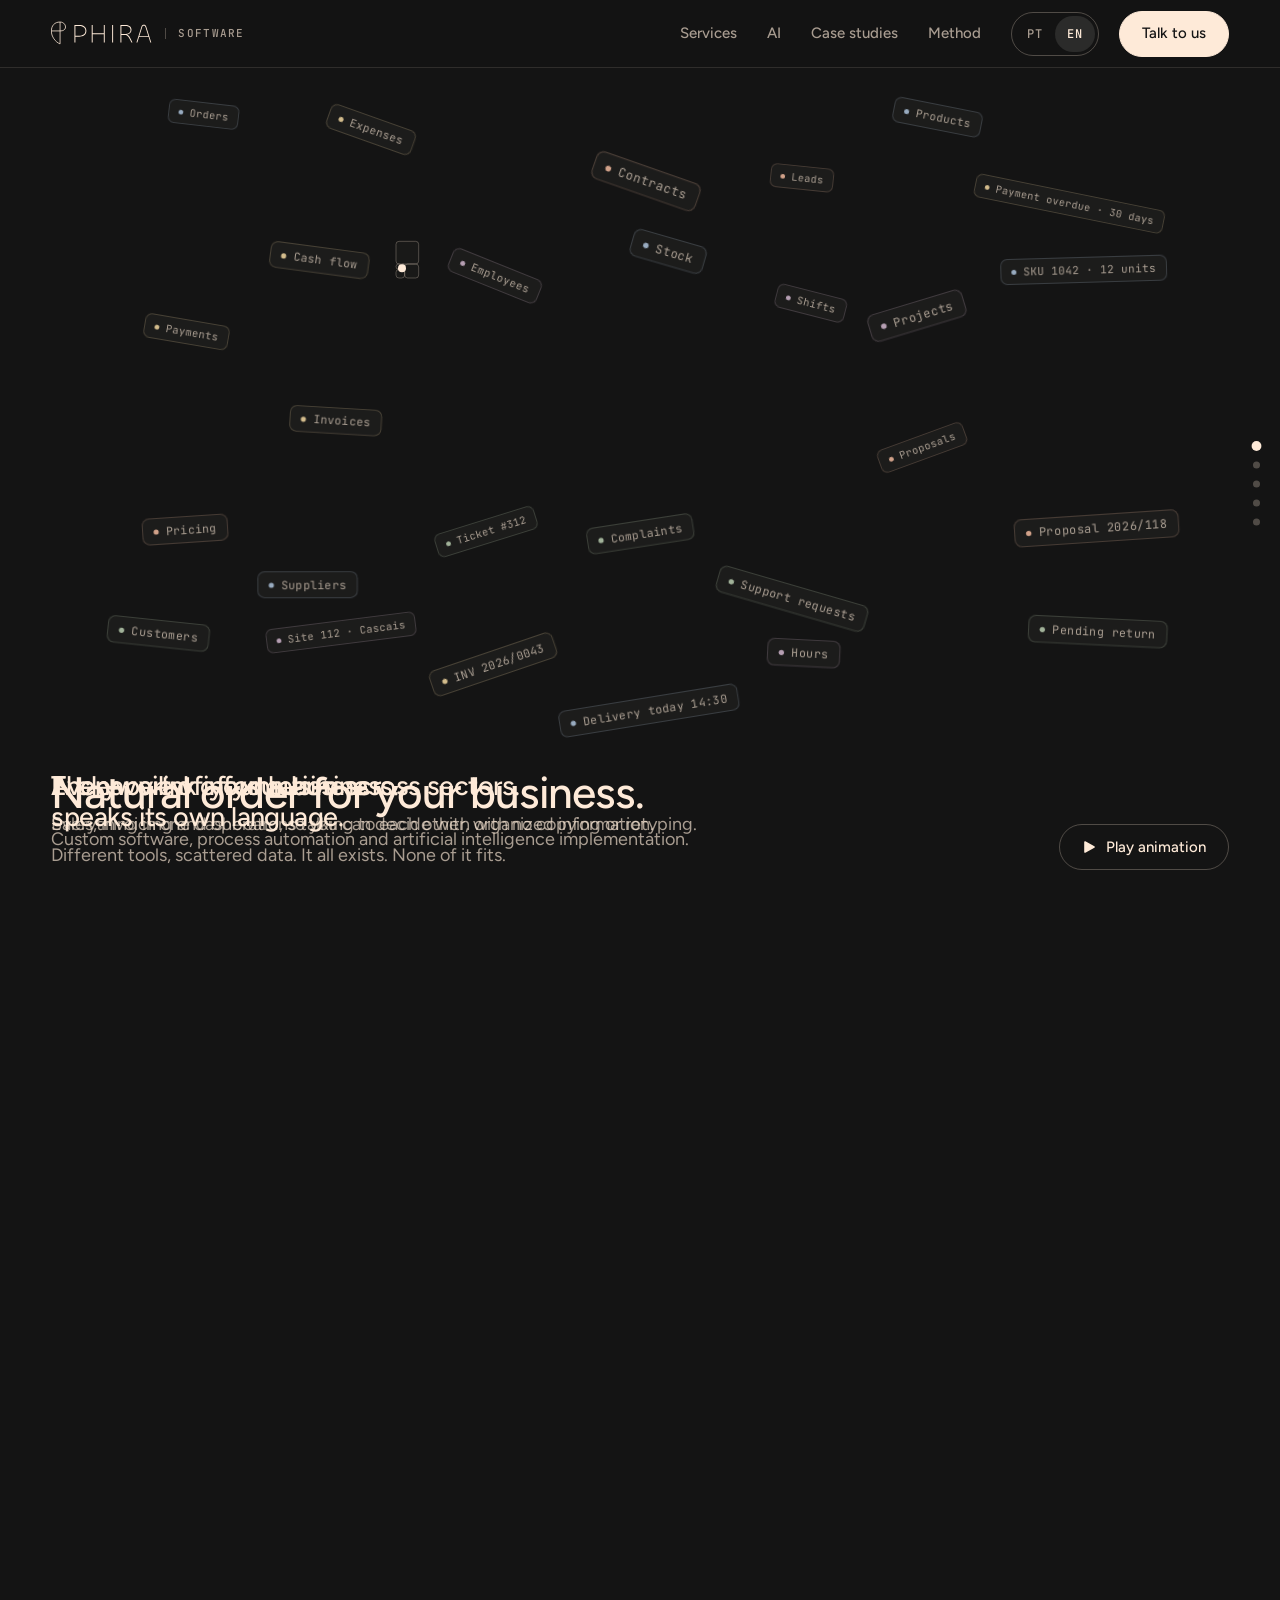
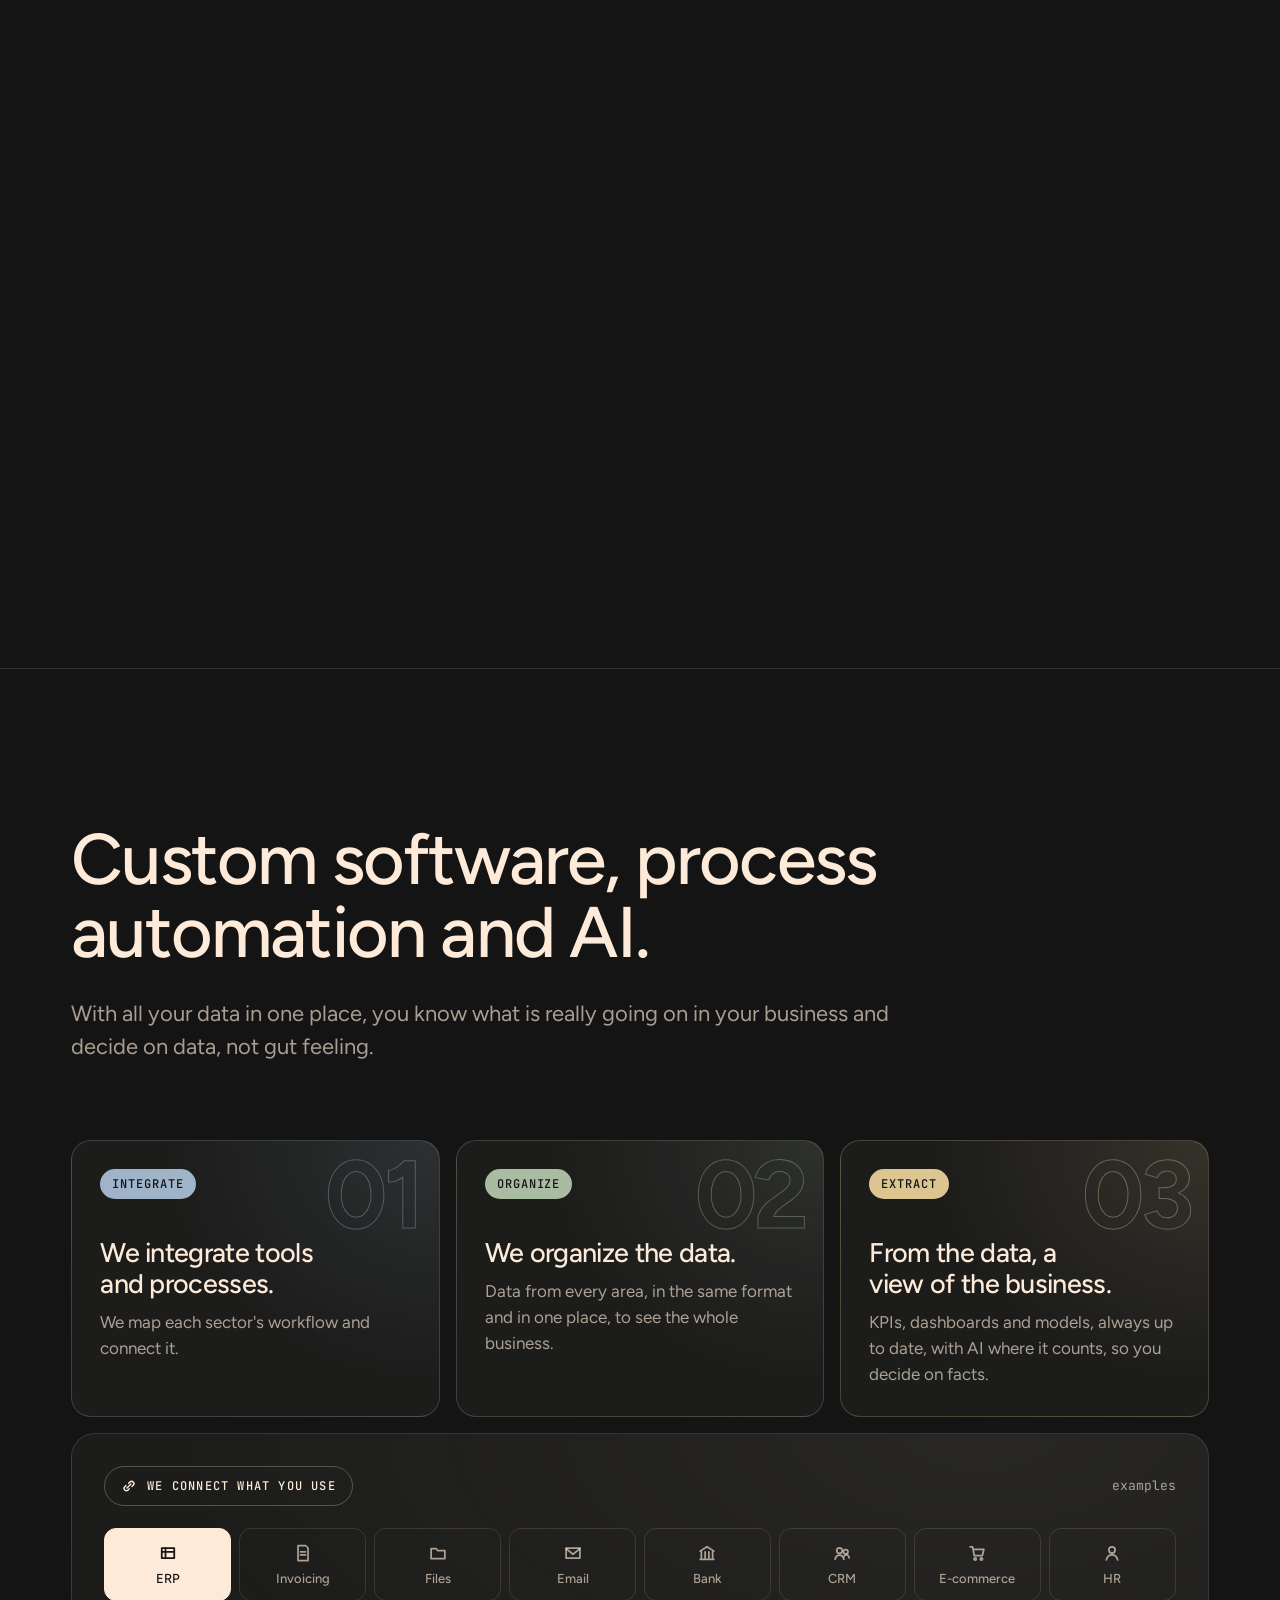
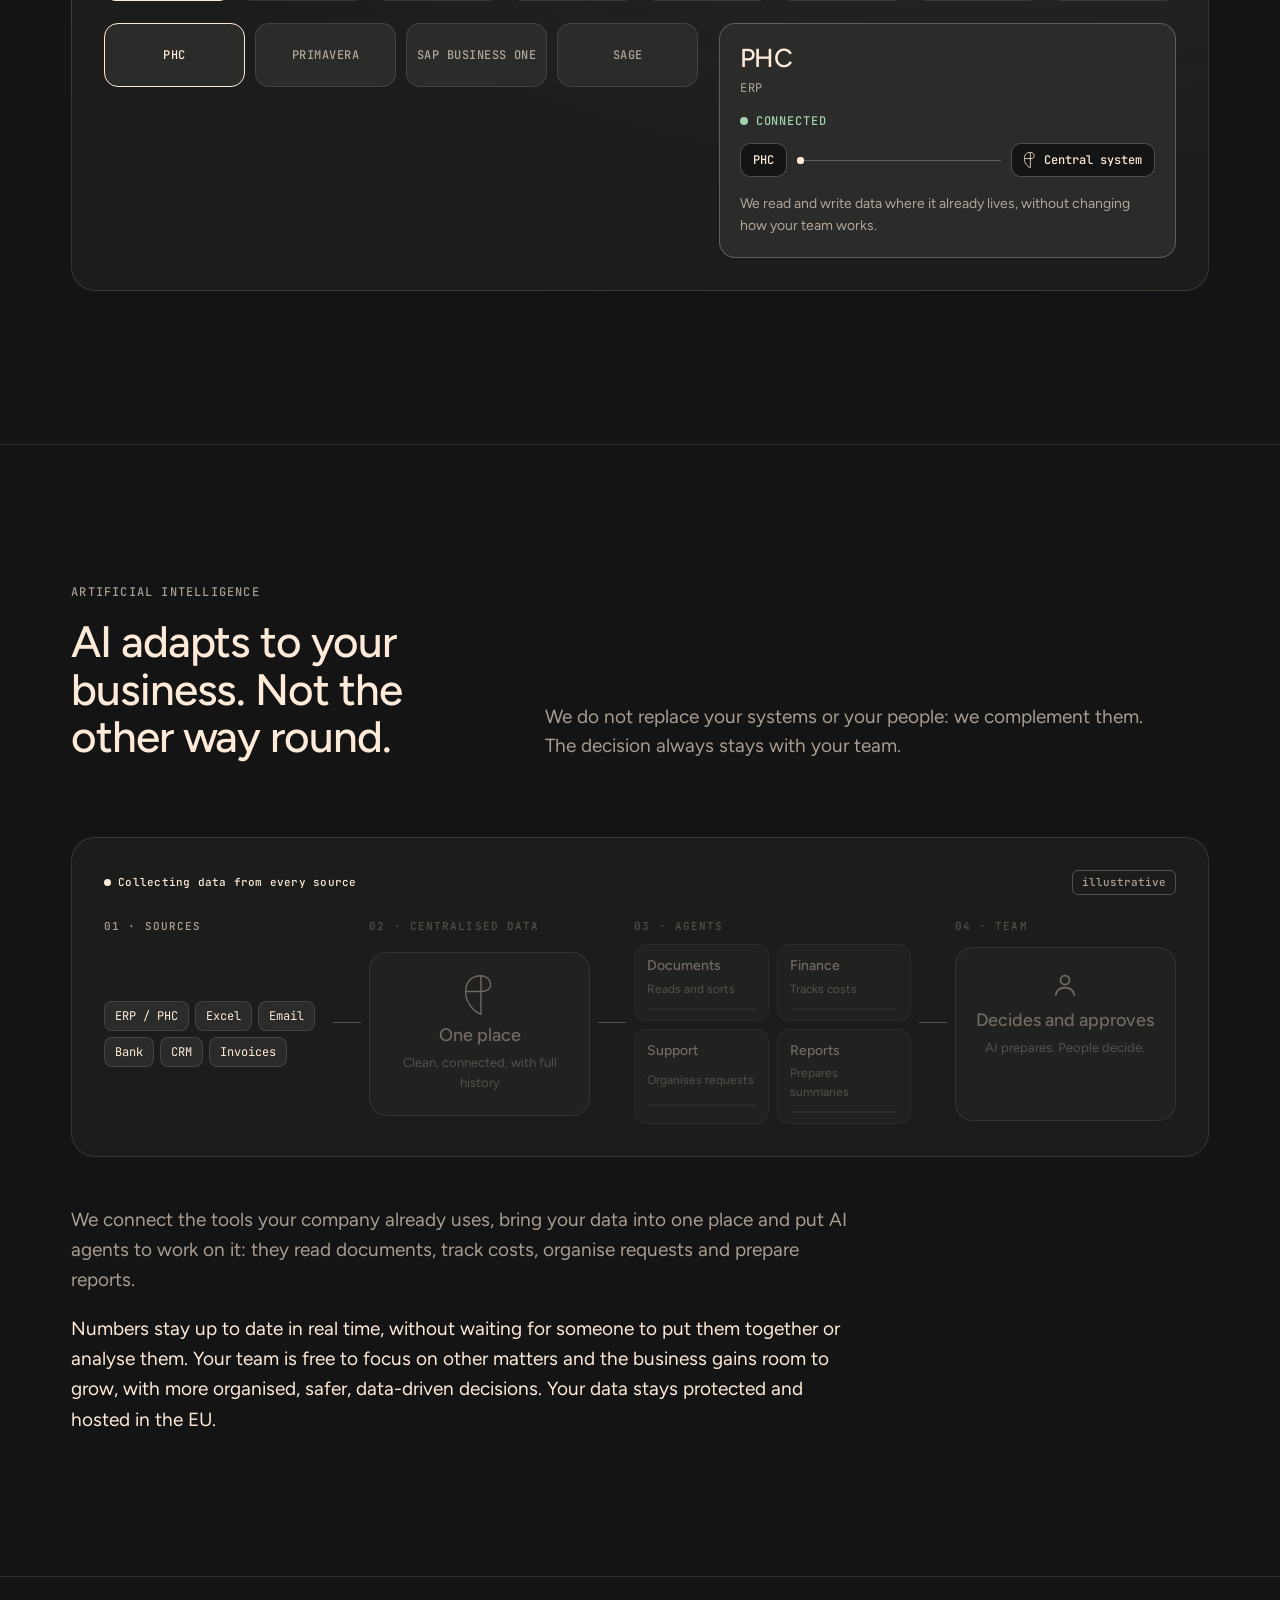
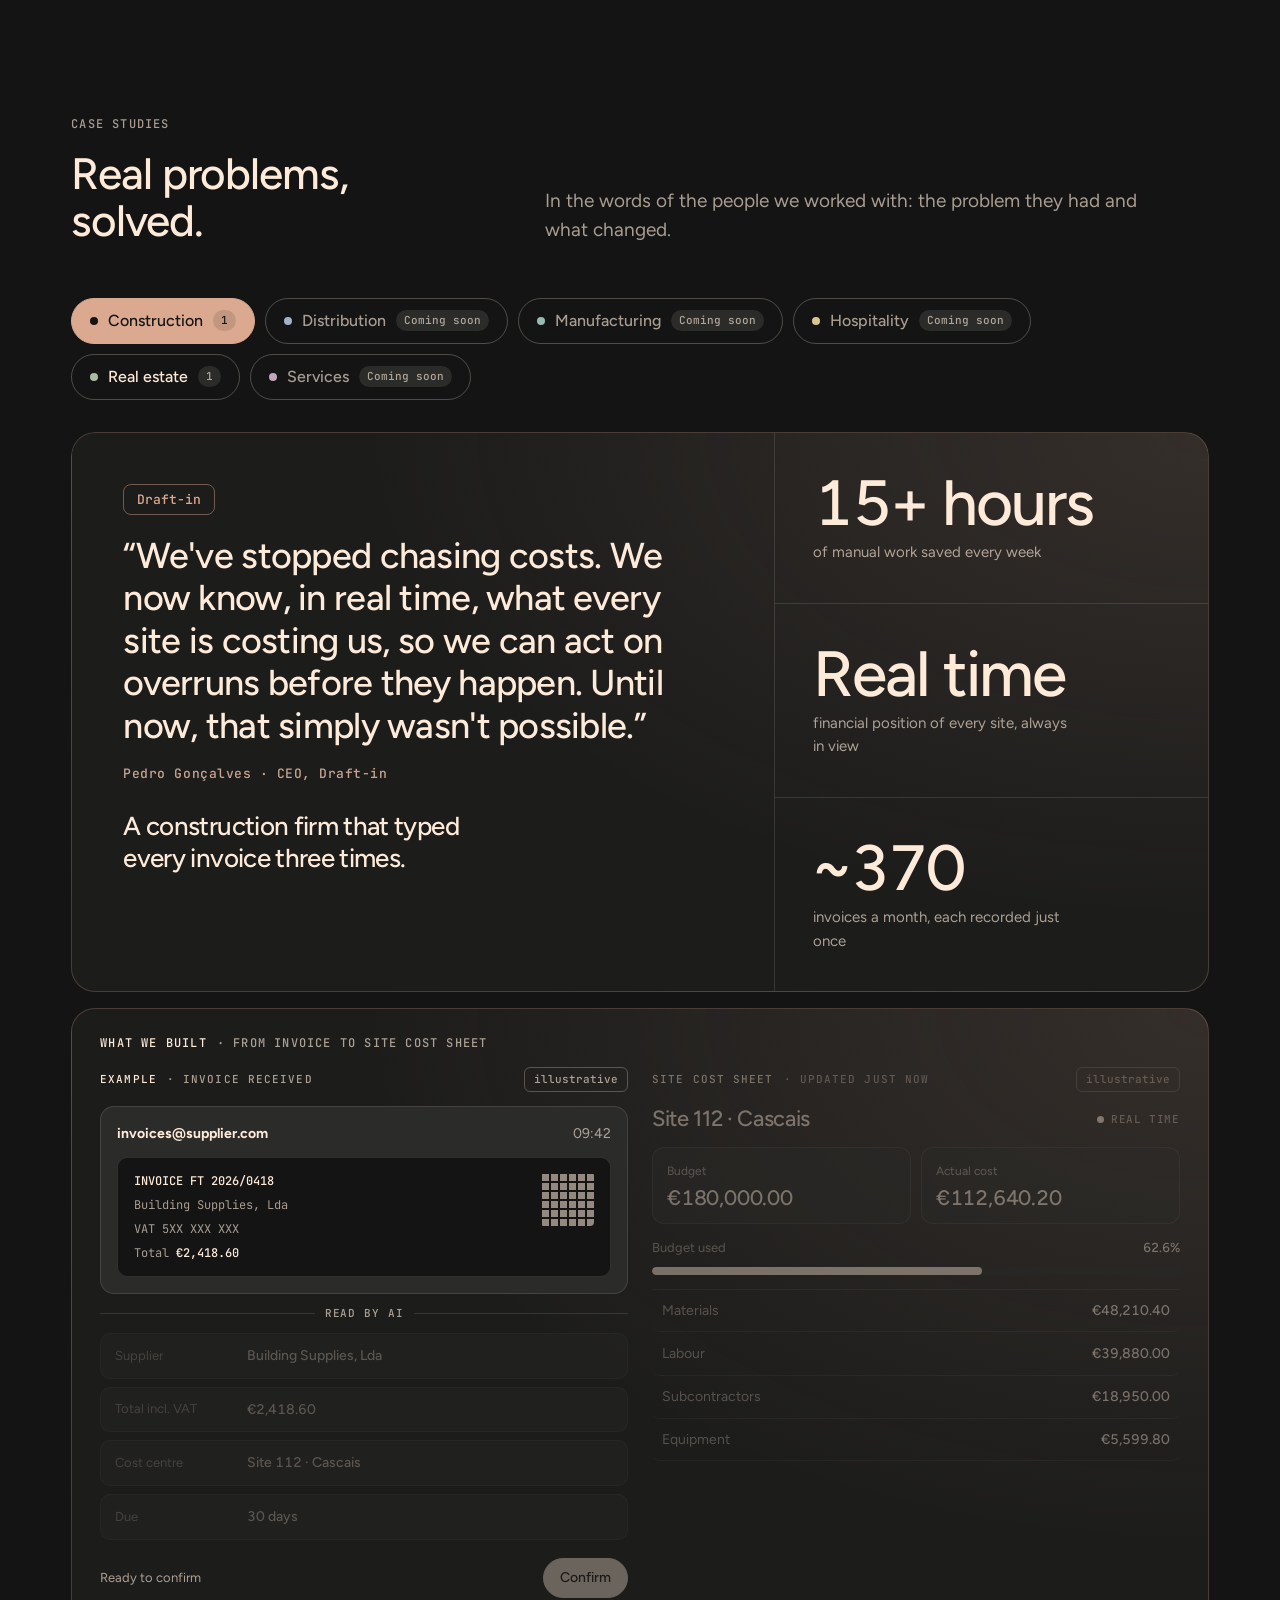
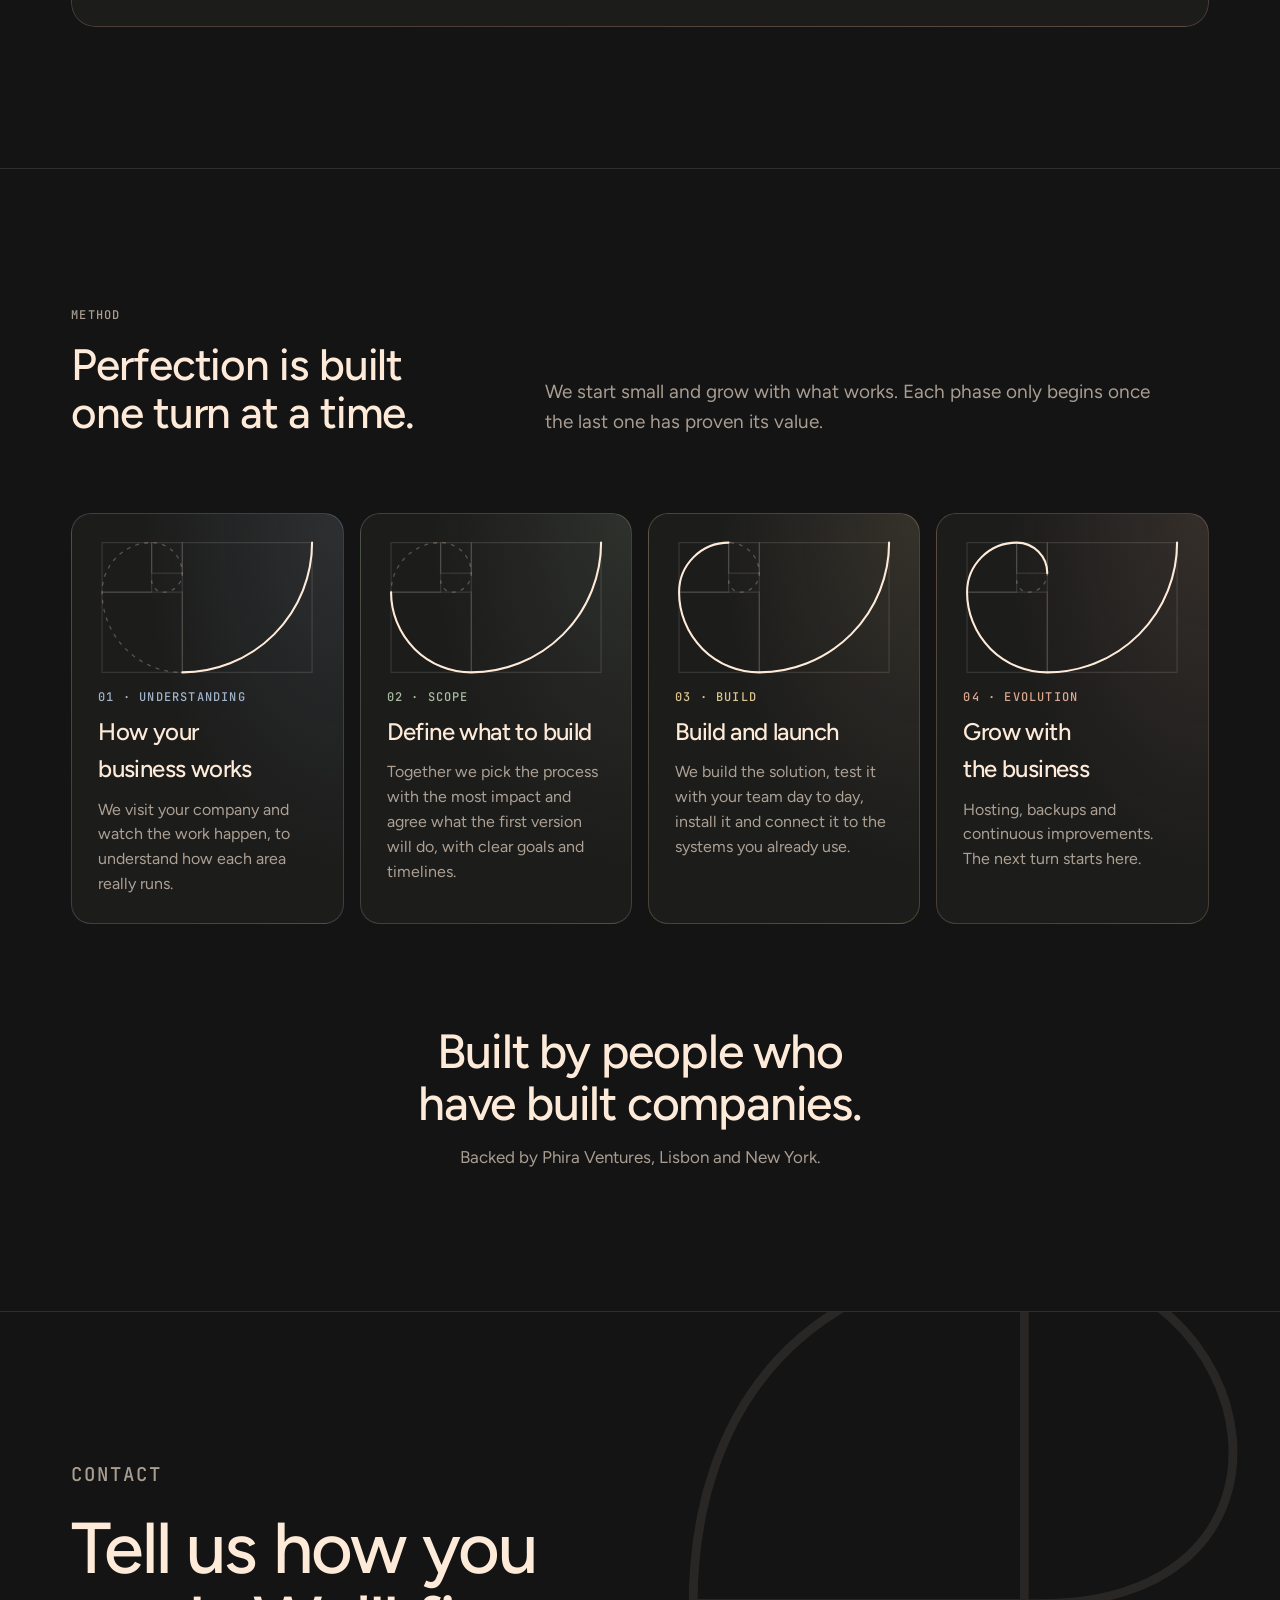
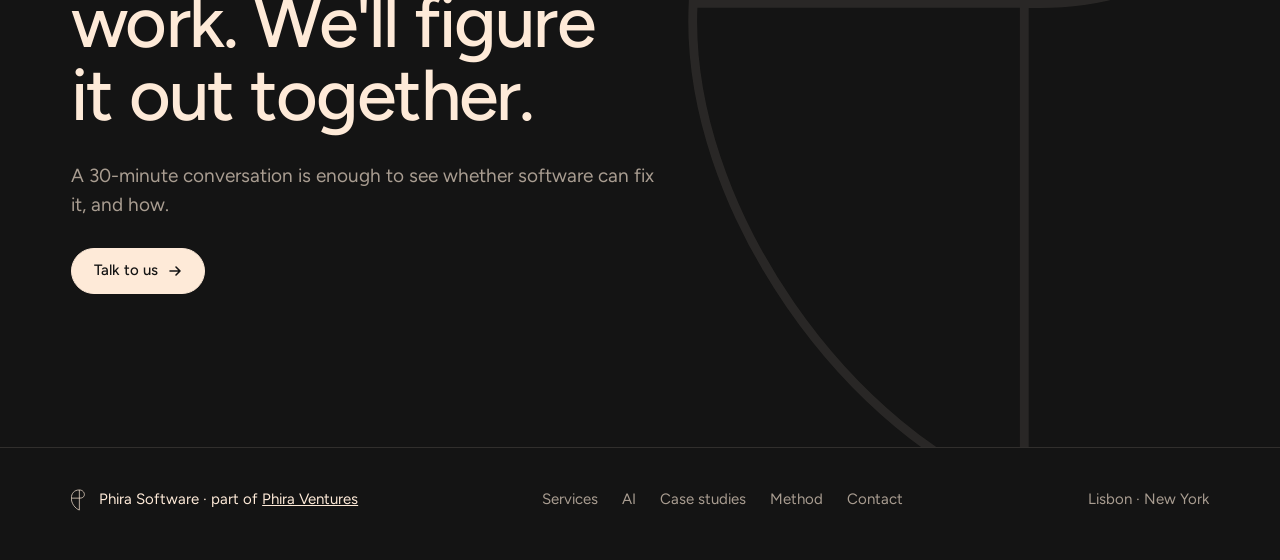
==== commit cc07c264: "Painel de ligações só com nomes e proteção de dados mais curta - Painel "Ligamos o que já usam": sae" ====
--- a/prototypes/site/index.html
+++ b/prototypes/site/index.html
@@ -182,11 +182,9 @@
 .tab[aria-selected="true"]{color:var(--bg);background:var(--text);border-color:var(--text)}
 .connect-body{display:grid;grid-template-columns:minmax(0,1.3fr) minmax(0,1fr);gap:20px;align-items:stretch}
 .tiles{display:grid;grid-template-columns:repeat(4,minmax(0,1fr));gap:10px;align-content:start}
-.tile2{display:grid;justify-items:center;gap:10px;padding:18px 8px;border-radius:14px;border:1px solid var(--line);background:var(--surface-2);font:500 12px/1.2 var(--font-mono);letter-spacing:.04em;text-align:center;text-transform:uppercase;color:var(--dim);animation:tileIn .5s cubic-bezier(.2,.7,.2,1) both;transition:border-color .3s,color .3s}
+.tile2{display:grid;justify-items:center;align-content:center;min-height:64px;gap:10px;padding:16px 8px;border-radius:14px;border:1px solid var(--line);background:var(--surface-2);font:500 12px/1.2 var(--font-mono);letter-spacing:.04em;text-align:center;text-transform:uppercase;color:var(--dim);animation:tileIn .5s cubic-bezier(.2,.7,.2,1) both;transition:border-color .3s,color .3s}
 .tile2.on{border-color:var(--text);color:var(--text)}
-.tile2 .mono{width:40px;height:44px;font-size:13px}
 @keyframes tileIn{from{opacity:0;transform:translateY(10px) scale(.96)}}
-.mono{display:grid;place-items:center;width:52px;height:52px;flex:none;border-radius:12px;border:1px solid var(--line-2);background:var(--bg);font:700 16px/1 var(--font-display);letter-spacing:-.02em;color:var(--text)}
 .c-detail{display:grid;gap:16px;align-content:start;padding:20px;border-radius:16px;border:1px solid var(--line-2);background:var(--surface-2)}
 .c-row{display:flex;align-items:center;gap:14px}
 .c-row b{display:block;font:500 26px/1.1 var(--font-display);letter-spacing:-.02em}
@@ -726,12 +724,6 @@
 .ia-note{display:flex;flex-wrap:wrap;gap:8px 0;margin-top:8px;padding-top:26px;border-top:1px solid var(--line);font:500 12px/1.4 var(--font-mono);letter-spacing:.08em;text-transform:uppercase;color:var(--dim)}
 .ia-note span+span::before{content:"·";margin:0 14px}
 @media(max-width:860px){.agent-list{grid-template-columns:1fr}}
-.mono.logo{width:auto;min-width:40px;padding:0 10px}
-.c-row .mono.logo{min-width:52px;padding:0 12px}
-.mono svg.lg{display:block;max-width:100%;fill:currentColor}
-.mono svg.lg .cut{fill:var(--bg)}
-.tile2 .mono.logo{color:var(--dim);transition:color .3s}
-.tile2.on .mono.logo{color:var(--text)}
 .ia-para{margin-top:clamp(32px,4vw,48px);max-width:66ch;color:var(--dim);font-size:clamp(17px,1.5vw,19px);line-height:1.6}
 #ia .ia-note{margin-top:28px}
 .ia-para.ia-gain{margin-top:18px;color:var(--text)}
@@ -837,7 +829,7 @@
         <div class="connect-body">
           <div class="tiles" id="c-tiles"></div>
           <div class="c-detail" aria-live="polite">
-            <div class="c-row"><span class="mono" id="c-mono">PH</span><div><b id="c-name">PHC</b><span class="c-cat" id="c-cat">ERP</span></div></div>
+            <div class="c-row"><div><b id="c-name">PHC</b><span class="c-cat" id="c-cat">ERP</span></div></div>
             <p class="c-status" id="c-status"><i></i><span>Ligado ao sistema</span></p>
             <div class="c-flow" aria-hidden="true"><span class="c-node" id="c-node2">PHC</span><span class="c-line"><i></i><i></i></span><span class="c-node core-n"><svg viewBox="0 3 90 118"><use href="#phi-shape"/></svg>Sistema central</span></div>
             <p class="c-note">Lemos e escrevemos os dados onde eles já estão, sem mudar a forma como a equipa trabalha.</p>
@@ -891,7 +883,7 @@
       </div>
 
       <p class="ia-para">Ligamos as ferramentas que a empresa já usa, juntamos os dados num só sítio e pomos agentes de IA a trabalhar sobre eles: leem documentos, acompanham custos, organizam pedidos e preparam relatórios.</p>
-      <p class="ia-para ia-gain">Os números ficam atualizados em tempo real, sem esperar que alguém os junte ou os analise. A equipa fica livre para tratar de outros assuntos e a empresa ganha espaço para crescer, com decisões mais organizadas, seguras e apoiadas em dados. Os seus dados ficam protegidos: alojados na UE e tratados de acordo com o RGPD.</p>
+      <p class="ia-para ia-gain">Os números ficam atualizados em tempo real, sem esperar que alguém os junte ou os analise. A equipa fica livre para tratar de outros assuntos e a empresa ganha espaço para crescer, com decisões mais organizadas, seguras e apoiadas em dados. Os seus dados ficam protegidos e alojados na UE.</p>
       </div>
     </div>
   </section>
@@ -1559,9 +1551,6 @@
     {k:'RH',i:'hr',t:['Folhas de horas','Escalas','Processamento salarial']}
   ];
   function tr(x){return (document.documentElement.lang==='en'&&typeof EN!=='undefined'&&EN&&EN[x])||x;}
-  function mono(n){var w=n.split(/\s+/);return (w.length>1?w[0][0]+w[1][0]:n.slice(0,2)).toUpperCase();}
-  var LOGO={"SAP Business One":{"vb":"0.00 6.06 24.00 11.87","ar":2.02,"body":"<path d=\"M0 6.064v11.872h12.13L24 6.064zm3.264 2.208h.005c.863.001 1.915.245 2.676.633l-.82 1.43c-.835-.404-1.255-.442-1.73-.467-.708-.038-1.064.215-1.069.488-.007.332.669.633 1.305.838.964.306 2.19.715 2.377 1.9L7.77 8.437h2.046l2.064 5.576-.007-5.575h2.37c2.257 0 3.318.764 3.318 2.519 0 1.575-1.09 2.514-2.936 2.514h-.763l-.01 2.094-3.588-.003-.25-.908c-.37.122-.787.189-1.23.189-.456 0-.885-.071-1.263-.2l-.358.919-2 .006.09-.462c-.029.025-.057.05-.087.074-.535.43-1.208.629-2.037.644l-.213.002a5.075 5.075 0 0 1-2.581-.675l.73-1.448c.79.467 1.286.572 1.956.558.347-.007.598-.07.761-.239a.557.557 0 0 0 .156-.369c.007-.376-.53-.553-1.185-.756-.531-.164-1.135-.389-1.606-.735-.559-.41-.825-.924-.812-1.65a1.99 1.99 0 0 1 .566-1.377c.519-.537 1.357-.863 2.363-.863zm10.597 1.67v1.904h.521c.694 0 1.247-.23 1.248-.964 0-.709-.554-.94-1.248-.94zm-5.087.767l-.748 2.362c.223.085.481.133.757.133.268 0 .52-.047.742-.126l-.736-2.37z\"/>"},"Sage":{"vb":"-0.00 5.32 24.00 13.37","ar":1.8,"body":"<path d=\"M2.702 5.316C1.167 5.316 0 6.48 0 7.972c0 1.635 1.167 2.267 2.46 2.655 1.224.387 1.804.818 1.804 1.666 0 .86-.64 1.465-1.477 1.465-.84 0-1.566-.604-1.566-1.535 0-.516.242-.647.242-.934 0-.33-.227-.574-.599-.574-.423 0-.864.647-.864 1.566 0 1.48 1.266 2.57 2.787 2.57 1.535 0 2.701-1.163 2.701-2.656 0-1.623-1.166-2.267-2.472-2.655-1.209-.372-1.792-.818-1.792-1.666 0-.845.626-1.45 1.463-1.45.867 0 1.565.617 1.577 1.465.016.388.285.617.599.617a.592.592 0 0 0 .61-.647c-.027-1.48-1.263-2.543-2.771-2.543zm6.171 9.52c.683 0 1.21-.23 1.21-.69a.57.57 0 0 0-.557-.574c-.2 0-.341.085-.668.085-.882 0-1.577-.76-1.577-1.65 0-.962.71-1.725 1.608-1.725 1.009 0 1.65.775 1.65 1.895v2.054c0 .36.284.604.625.604.327 0 .61-.244.61-.604v-2.097c0-1.72-1.178-2.984-2.858-2.984-1.566 0-2.86 1.22-2.86 2.856 0 1.58 1.282 2.83 2.817 2.83zm6.257 3.848c1.535 0 2.701-1.163 2.701-2.656 0-1.635-1.166-2.267-2.472-2.655-1.209-.387-1.792-.818-1.792-1.666s.64-1.465 1.463-1.465c.84 0 1.577.604 1.577 1.535 0 .519-.241.647-.241.934 0 .33.226.574.583.574.441 0 .882-.647.882-1.566 0-1.48-1.278-2.57-2.801-2.57-1.535 0-2.687 1.163-2.687 2.656 0 1.623 1.152 2.267 2.46 2.655 1.224.372 1.804.818 1.804 1.666 0 .86-.64 1.45-1.462 1.45-.883 0-1.566-.601-1.578-1.465-.015-.388-.3-.604-.598-.604-.327 0-.626.216-.61.631.011 1.499 1.247 2.546 2.77 2.546zm6.171-3.849c.795 0 1.424-.229 1.862-.503.426-.272.595-.504.595-.76 0-.272-.2-.516-.568-.516-.441 0-.795.66-1.877.66-.952 0-1.707-.76-1.707-1.722 0-.95.725-1.724 1.635-1.724.982 0 1.508.647 1.508 1.062 0 .116-.085.174-.2.174h-1.194c-.326 0-.568.216-.568.503 0 .314.242.546.568.546h1.636c.625 0 1.009-.33 1.009-.89 0-1.408-1.194-2.512-2.774-2.512-1.566 0-2.83 1.263-2.83 2.84s1.312 2.842 2.905 2.842z\"/>"},"Google Sheets":{"vb":"3.27 0.00 17.45 24.00","ar":0.73,"body":"<path d=\"M11.318 12.545H7.91v-1.909h3.41v1.91zM14.728 0v6h6l-6-6zm1.363 10.636h-3.41v1.91h3.41v-1.91zm0 3.273h-3.41v1.91h3.41v-1.91zM20.727 6.5v15.864c0 .904-.732 1.636-1.636 1.636H4.909a1.636 1.636 0 0 1-1.636-1.636V1.636C3.273.732 4.005 0 4.909 0h9.318v6.5h6.5zm-3.273 2.773H6.545v7.909h10.91v-7.91zm-6.136 4.636H7.91v1.91h3.41v-1.91z\"/>"},"Gmail":{"vb":"-0.00 3.00 24.00 18.01","ar":1.33,"body":"<path d=\"M24 5.457v13.909c0 .904-.732 1.636-1.636 1.636h-3.819V11.73L12 16.64l-6.545-4.91v9.273H1.636A1.636 1.636 0 0 1 0 19.366V5.457c0-2.023 2.309-3.178 3.927-1.964L5.455 4.64 12 9.548l6.545-4.91 1.528-1.145C21.69 2.28 24 3.434 24 5.457z\"/>"},"HubSpot":{"vb":"0.55 0.00 22.90 24.00","ar":0.95,"body":"<path d=\"M18.164 7.93V5.084a2.198 2.198 0 001.267-1.978v-.067A2.2 2.2 0 0017.238.845h-.067a2.2 2.2 0 00-2.193 2.193v.067a2.196 2.196 0 001.252 1.973l.013.006v2.852a6.22 6.22 0 00-2.969 1.31l.012-.01-7.828-6.095A2.497 2.497 0 104.3 4.656l-.012.006 7.697 5.991a6.176 6.176 0 00-1.038 3.446c0 1.343.425 2.588 1.147 3.607l-.013-.02-2.342 2.343a1.968 1.968 0 00-.58-.095h-.002a2.033 2.033 0 102.033 2.033 1.978 1.978 0 00-.1-.595l.005.014 2.317-2.317a6.247 6.247 0 104.782-11.134l-.036-.005zm-.964 9.378a3.206 3.206 0 113.215-3.207v.002a3.206 3.206 0 01-3.207 3.207z\"/>"},"Shopify":{"vb":"1.45 -0.00 21.10 24.00","ar":0.88,"body":"<path d=\"M15.337 23.979l7.216-1.561s-2.604-17.613-2.625-17.73c-.018-.116-.114-.192-.211-.192s-1.929-.136-1.929-.136-1.275-1.274-1.439-1.411c-.045-.037-.075-.057-.121-.074l-.914 21.104h.023zM11.71 11.305s-.81-.424-1.774-.424c-1.447 0-1.504.906-1.504 1.141 0 1.232 3.24 1.715 3.24 4.629 0 2.295-1.44 3.76-3.406 3.76-2.354 0-3.54-1.465-3.54-1.465l.646-2.086s1.245 1.066 2.28 1.066c.675 0 .975-.545.975-.932 0-1.619-2.654-1.694-2.654-4.359-.034-2.237 1.571-4.416 4.827-4.416 1.257 0 1.875.361 1.875.361l-.945 2.715-.02.01zM11.17.83c.136 0 .271.038.405.135-.984.465-2.064 1.639-2.508 3.992-.656.213-1.293.405-1.889.578C7.697 3.75 8.951.84 11.17.84V.83zm1.235 2.949v.135c-.754.232-1.583.484-2.394.736.466-1.777 1.333-2.645 2.085-2.971.193.501.309 1.176.309 2.1zm.539-2.234c.694.074 1.141.867 1.429 1.755-.349.114-.735.231-1.158.366v-.252c0-.752-.096-1.371-.271-1.871v.002zm2.992 1.289c-.02 0-.06.021-.078.021s-.289.075-.714.21c-.423-1.233-1.176-2.37-2.508-2.37h-.115C12.135.209 11.669 0 11.265 0 8.159 0 6.675 3.877 6.21 5.846c-1.194.365-2.063.636-2.16.674-.675.213-.694.232-.772.87-.075.462-1.83 14.063-1.83 14.063L15.009 24l.927-21.166z\"/>"},"WooCommerce":{"vb":"-0.00 9.58 24.00 4.84","ar":4.96,"body":"<path d=\"M.754 9.58a.754.754 0 00-.754.758v2.525c0 .42.339.758.758.758h3.135l1.431.799-.326-.799h2.373a.757.757 0 00.758-.758v-2.525a.757.757 0 00-.758-.758H.754zm2.709.445h.03c.065.001.124.023.179.067a.26.26 0 01.103.19.29.29 0 01-.033.16c-.13.239-.236.64-.322 1.199-.083.541-.114.965-.094 1.267a.392.392 0 01-.039.219.213.213 0 01-.176.12c-.086.006-.177-.034-.263-.124-.31-.316-.555-.788-.735-1.416-.216.425-.375.744-.478.957-.196.376-.363.568-.502.578-.09.007-.166-.069-.233-.228-.17-.436-.352-1.277-.548-2.524a.297.297 0 01.054-.222c.047-.064.116-.095.21-.102.169-.013.265.065.288.238.103.695.217 1.284.336 1.766l.727-1.387c.066-.126.15-.192.25-.199.146-.01.237.083.273.28.083.441.188.817.315 1.136.086-.844.233-1.453.44-1.828a.255.255 0 01.218-.147zm1.293.36c.056 0 .116.006.18.02.232.05.411.177.53.386.107.18.161.395.161.654 0 .343-.087.654-.26.94-.2.332-.459.5-.781.5a.88.88 0 01-.18-.022.763.763 0 01-.531-.384 1.287 1.287 0 01-.158-.659c0-.342.085-.655.258-.937.202-.333.462-.498.78-.498zm2.084 0c.056 0 .116.006.18.02.236.05.411.177.53.386.107.18.16.395.16.654 0 .343-.086.654-.259.94-.2.332-.459.5-.781.5a.88.88 0 01-.18-.022.763.763 0 01-.531-.384 1.287 1.287 0 01-.16-.659c0-.342.087-.655.26-.937.202-.333.462-.498.78-.498zm4.437.047c-.305 0-.546.102-.718.304-.173.203-.256.49-.256.856 0 .395.086.697.256.906.17.21.418.316.744.316.315 0 .559-.107.728-.316.17-.21.256-.504.256-.883s-.087-.673-.26-.879c-.176-.202-.424-.304-.75-.304zm-1.466.002a1.13 1.13 0 00-.84.326c-.223.22-.332.499-.332.838 0 .362.108.658.328.88.22.223.505.336.861.336.103 0 .22-.016.346-.052v-.54c-.117.034-.216.051-.303.051a.545.545 0 01-.422-.177c-.106-.12-.16-.278-.16-.48 0-.19.053-.348.156-.468a.498.498 0 01.397-.181c.103 0 .212.015.332.049v-.537a1.394 1.394 0 00-.363-.045zm12.414 0a1.135 1.135 0 00-.84.326c-.223.22-.332.499-.332.838 0 .362.108.658.328.88.22.223.506.336.861.336.103 0 .22-.016.346-.052v-.54c-.116.034-.216.051-.303.051a.545.545 0 01-.422-.177c-.106-.12-.16-.278-.16-.48 0-.19.053-.348.156-.468a.498.498 0 01.397-.181c.103 0 .212.015.332.049v-.537a1.394 1.394 0 00-.363-.045zm-9.598.06l-.29 2.264h.579l.156-1.559.395 1.559h.412l.379-1.555.164 1.555h.603l-.304-2.264h-.791l-.12.508c-.03.13-.06.264-.087.4l-.067.352a29.97 29.97 0 00-.258-1.26h-.771zm2.768 0l-.29 2.264h.579l.156-1.559.396 1.559h.412l.375-1.555.165 1.555h.603l-.305-2.264h-.789l-.119.508c-.03.13-.06.264-.086.4l-.066.352c-.063-.352-.15-.771-.26-1.26h-.771zm3.988 0v2.264h.611v-1.031h.012l.494 1.03h.645l-.489-1.019a.61.61 0 00.37-.552.598.598 0 00-.25-.506c-.167-.123-.394-.186-.68-.186h-.713zm3.377 0v2.264H24v-.483h-.63v-.414h.54v-.468h-.54v-.416h.626v-.483H22.76zm-4.793.004v2.264h1.24v-.483h-.627v-.416h.541v-.468h-.54v-.415h.622v-.482h-1.236zm2.025.432c.146.003.25.025.313.072.063.046.091.12.091.227 0 .156-.135.236-.404.24v-.54zm-15.22.011c-.104 0-.205.069-.301.211a1.078 1.078 0 00-.2.639c0 .096.02.2.06.303.049.13.117.198.196.215.083.016.173-.02.27-.106.123-.11.205-.273.252-.492.016-.077.023-.16.023-.246 0-.097-.02-.2-.06-.303-.05-.13-.116-.198-.196-.215a.246.246 0 00-.045-.006zm2.083 0c-.103 0-.204.069-.3.211a1.078 1.078 0 00-.2.639c0 .096.02.2.06.303.049.13.117.198.196.215.083.016.173-.02.27-.106.123-.11.205-.273.252-.492.013-.077.023-.16.023-.246 0-.097-.02-.2-.06-.303-.05-.13-.116-.198-.196-.215a.246.246 0 00-.045-.006zm4.428.006c.233 0 .354.218.354.66-.004.273-.038.46-.098.553a.293.293 0 01-.262.139.266.266 0 01-.242-.139c-.056-.093-.084-.28-.084-.562 0-.436.11-.65.332-.65Z\"/>"},"Pipedrive":{"vb":"0.44 0.29 511.14 115.75","ar":4.42,"body":"<path d=\"M80.214.286h16.323V17.48H80.214zm285.782 0h16.323V17.48h-16.323z\"/><path d=\"M44.138 23.65c-10.288 0-16.238 4.616-19.108 7.805c-.341-2.748-2.154-6.313-9.227-6.313H.443V41.22h6.295c1.065 0 1.408.34 1.408 1.403v73.412h18.31V88.482c0-.744-.015-1.439-.034-2.061c2.86 2.627 8.322 6.243 16.854 6.243c17.896 0 30.408-14.186 30.408-34.504c0-20.64-11.88-34.51-29.546-34.51m-3.72 53.066c-9.857 0-14.335-9.438-14.335-18.182c0-13.773 7.532-18.682 14.58-18.682c8.643 0 14.456 7.452 14.456 18.553c0 12.659-7.39 18.311-14.7 18.311\"/><path d=\"M97.788 73.817V34.918c0-6.577-3.17-9.776-9.661-9.776H71.768V41.22h6.302c1.061 0 1.402.34 1.402 1.402v38.77c0 6.67 3.072 9.774 9.645 9.774h16.38V75.23h-6.304c-1.014 0-1.405-.404-1.405-1.412\"/><path d=\"M145.614 23.65c-10.291 0-16.233 4.616-19.116 7.805c-.34-2.748-2.144-6.313-9.216-6.313h-15.37V41.22h6.302c1.061 0 1.405.34 1.405 1.403v73.412h18.318V88.482c0-.744-.02-1.439-.043-2.061c2.848 2.627 8.328 6.243 16.857 6.243c17.898 0 30.404-14.186 30.404-34.504c0-20.64-11.873-34.51-29.54-34.51m-3.736 53.066c-9.83 0-14.324-9.438-14.324-18.182c0-13.773 7.53-18.682 14.584-18.682c8.642 0 14.453 7.452 14.453 18.553c0 12.659-7.381 18.311-14.713 18.311m67.026-53.066c-19.724 0-33.516 14.193-33.516 34.51c0 19.988 14.882 34.504 35.388 34.504c16.132 0 25.988-9.549 26.404-9.953l.736-.726l-7.973-13.237l-1.186 1.122c-.076.057-7.313 6.727-16.872 6.727c-9.175 0-15.891-5.6-17.474-14.385h43.414l.104-1.2c.028-.164.391-4.06.391-5.964c0-18.778-11.822-31.399-29.416-31.399m-13.813 24.98c1.987-6.479 6.953-10.15 13.813-10.15c5.51 0 9.758 4.192 10.503 10.15zm109.816 25.188V10.06c0-6.572-3.213-9.774-9.788-9.774h-16.364v16.077h6.3c1.06 0 1.41.343 1.41 1.407v11.525c-2.702-2.44-7.98-5.646-17.064-5.646c-17.767 0-30.165 14.194-30.165 34.51c0 20.641 11.88 34.505 29.547 34.505c10.103 0 15.923-4.69 18.767-7.955c.37 2.85 2.215 6.457 9.067 6.457h15.862V75.231h-6.169c-1.015 0-1.403-.406-1.403-1.414m-32.65 2.9c-8.707 0-14.34-7.287-14.34-18.557c0-10.955 5.861-18.308 14.59-18.308c9.895 0 14.33 9.125 14.33 18.188c0 13.776-7.538 18.676-14.58 18.676m81.058-52.448c-7.62 0-14.636 4.399-18.794 11.406v-1.509c0-5.983-3.304-9.024-9.785-9.024h-15.74V41.22h6.295c1.06 0 1.411.338 1.411 1.403v48.545h18.306V64.743c0-3.48.444-6.831 1.31-9.926c2.754-9.113 10.079-12.357 16.002-12.357c2.1 0 3.63.223 3.653.23l1.53.23V24.721l-1.114-.189c-.056-.01-1.606-.264-3.074-.264m30.246 49.549V34.918c0-6.577-3.152-9.776-9.648-9.776h-14.801V41.22h4.731c1.068 0 1.407.34 1.407 1.402v38.77c0 6.67 3.073 9.774 9.658 9.774h16.365V75.23h-6.304c-1.015 0-1.408-.404-1.408-1.412\"/><path d=\"M452.359 41.22V25.142h-9.77c-5.705 0-8.767 1.978-10.575 6.84l-11.935 33.335a53 53 0 0 0-1.13 3.951c-.348-1.336-.758-2.738-1.211-3.976L405.803 31.97c-1.832-4.912-4.788-6.829-10.574-6.829h-10.384V41.22h2.695c1.428 0 1.887.484 2.228 1.378l18.474 48.568h20.586l18.477-48.568c.338-.894.81-1.378 2.242-1.378z\"/><path d=\"M511.196 61.013c.016-.165.387-4.062.387-5.965c0-18.778-11.827-31.399-29.426-31.399c-19.724 0-33.506 14.194-33.506 34.51c0 19.99 14.865 34.505 35.377 34.505c16.134 0 25.996-9.549 26.406-9.953l.745-.726l-7.959-13.237l-1.21 1.122c-.063.057-7.337 6.727-16.862 6.727c-9.18 0-15.9-5.6-17.487-14.385h43.428zm-42.85-12.383c2.003-6.48 6.953-10.152 13.811-10.152c5.525 0 9.757 4.193 10.507 10.152z\"/><path d=\"M353.316 24.268c-5.918 0-11.43 2.677-15.567 7.132a1187 1187 0 0 1 10.529-.06c3.09 0 6.154.029 9.227.047v-6.666l-1.115-.189c-.056-.01-1.606-.264-3.074-.264m78.698 7.714l-.753 2.119c7.08.487 14.103 1.024 21.098 1.625V25.142h-9.768c-5.706 0-8.77 1.978-10.577 6.84M44.138 23.65c-10.288 0-16.24 4.616-19.108 7.804c-.343-2.747-2.154-6.312-9.227-6.312H.443V41.22h6.295c1.065 0 1.408.34 1.408 1.402v40.91a771 771 0 0 1 25.821-8.462c-5.38-3.079-7.884-9.998-7.884-16.538c0-13.77 7.532-18.68 14.58-18.68c8.643 0 14.456 7.452 14.456 18.553c0 4.662-1.012 8.36-2.646 11.186a876 876 0 0 1 20.814-5.623c.228-1.875.397-3.806.397-5.808c0-20.64-11.88-34.51-29.546-34.51m43.989 1.492H71.768V41.22h6.302c1.06 0 1.4.34 1.4 1.403v19.803a913 913 0 0 1 18.318-4.367V34.918c0-6.575-3.17-9.776-9.661-9.776M80.214.286h16.323V17.48H80.214zm65.402 23.364c-10.292 0-16.233 4.616-19.116 7.804c-.343-2.747-2.144-6.312-9.218-6.312h-15.368V41.22h6.3c1.061 0 1.407.34 1.407 1.402v12.825a1103 1103 0 0 1 18.78-3.81c2.098-8.498 8.043-11.785 13.738-11.785c5.155 0 9.263 2.688 11.768 7.18c6.32-1.053 12.68-2.068 19.097-3.029c-4.17-12.571-14.158-20.354-27.388-20.354m63.289.001c-14.411 0-25.622 7.587-30.63 19.593a1126 1126 0 0 1 23.577-3.14c2.029-1.057 4.391-1.623 7.053-1.623c1.009 0 1.946.188 2.854.448a1150 1150 0 0 1 21.777-2.251c-5.031-8.166-13.718-13.028-24.631-13.028M295.12.286h-16.364v16.077h6.3c1.058 0 1.41.343 1.41 1.407v11.525c-2.702-2.44-7.98-5.646-17.064-5.646c-9.944 0-18.203 4.447-23.552 11.935a1211 1211 0 0 1 59.058-3.499V10.06c0-6.572-3.213-9.774-9.788-9.774m29.619 24.856h-15.743v6.829c8.353-.266 16.744-.456 25.207-.552c-.927-4.151-4.079-6.277-9.464-6.277M365.996.286h16.323V17.48h-16.323zm7.919 24.856h-14.8v6.256q12.127.11 24.133.439c-.91-4.472-3.962-6.695-9.333-6.695m21.314 0h-10.384v6.744c7.108.21 14.173.47 21.198.79l-.24-.705c-1.832-4.912-4.788-6.829-10.574-6.829m86.928-1.492c-11.247 0-20.543 4.625-26.48 12.357c8.598.755 17.145 1.602 25.595 2.534c1.302.143 2.58.275 3.86.425c8.156.922 16.223 1.936 24.22 3.027c-4.189-11.333-14.09-18.344-27.195-18.344\"/>"},"Salesforce":{"vb":"0.13 0.13 255.74 179.01","ar":1.43,"body":"<path d=\"M106.553 19.651c8.248-8.594 19.731-13.924 32.43-13.924c16.883 0 31.612 9.414 39.455 23.389a54.5 54.5 0 0 1 22.3-4.74c30.449 0 55.134 24.9 55.134 55.615c0 30.719-24.685 55.62-55.134 55.62a54.7 54.7 0 0 1-10.86-1.083c-6.908 12.321-20.07 20.645-35.178 20.645a40.1 40.1 0 0 1-17.632-4.058c-7.002 16.47-23.316 28.019-42.33 28.019c-19.8 0-36.674-12.529-43.152-30.1c-2.83.602-5.763.915-8.772.915c-23.574 0-42.686-19.308-42.686-43.13a43.2 43.2 0 0 1 21.345-37.36a49.4 49.4 0 0 1-4.088-19.727C17.385 22.336 39.626.128 67.06.128c16.106 0 30.42 7.658 39.494 19.523\"/><path class=\"cut\" d=\"M37.17 92.956c-.16.419.058.506.11.58c.48.349.968.6 1.46.88c2.609 1.385 5.071 1.79 7.647 1.79c5.246 0 8.503-2.79 8.503-7.283v-.087c0-4.153-3.676-5.662-7.126-6.75l-.448-.147c-2.601-.845-4.845-1.573-4.845-3.286v-.09c0-1.465 1.311-2.544 3.344-2.544c2.259 0 4.94.75 6.667 1.705c0 0 .506.328.692-.164c.102-.262.976-2.615 1.068-2.87c.098-.277-.077-.481-.255-.59c-1.971-1.2-4.696-2.019-7.516-2.019l-.525.004c-4.801 0-8.153 2.9-8.153 7.057v.087c0 4.383 3.698 5.803 7.162 6.794l.558.172c2.524.775 4.7 1.442 4.7 3.22v.087c0 1.625-1.414 2.835-3.695 2.835c-.885 0-3.708-.018-6.758-1.946c-.368-.215-.583-.371-.867-.542c-.15-.095-.524-.26-.688.236zm76.8 0c-.16.419.058.506.11.58c.48.349.968.6 1.46.88c2.608 1.385 5.071 1.79 7.647 1.79c5.246 0 8.503-2.79 8.503-7.283v-.087c0-4.153-3.676-5.662-7.126-6.75l-.448-.147c-2.601-.845-4.846-1.573-4.846-3.286v-.09c0-1.465 1.312-2.544 3.345-2.544c2.259 0 4.94.75 6.667 1.705c0 0 .506.328.692-.164c.102-.262.976-2.615 1.067-2.87c.099-.277-.076-.481-.255-.59c-1.97-1.2-4.696-2.019-7.515-2.019l-.525.004c-4.802 0-8.153 2.9-8.153 7.057v.087c0 4.383 3.697 5.803 7.162 6.794l.557.172c2.525.775 4.704 1.442 4.704 3.22v.087c0 1.625-1.418 2.835-3.698 2.835a12.4 12.4 0 0 1-6.758-1.946c-.368-.215-.587-.364-.863-.542c-.095-.062-.54-.234-.693.236zm52.429-8.799c0 2.54-.474 4.54-1.406 5.953c-.922 1.4-2.317 2.08-4.263 2.08c-1.949 0-3.337-.677-4.244-2.08c-.918-1.41-1.384-3.413-1.384-5.953c0-2.535.466-4.532 1.384-5.93c.907-1.385 2.295-2.059 4.244-2.059c1.946 0 3.34.674 4.266 2.058c.93 1.4 1.403 3.396 1.403 5.931m4.379-4.707c-.43-1.453-1.1-2.735-1.993-3.803c-.893-1.071-2.022-1.93-3.363-2.557c-1.337-.623-2.918-.94-4.692-.94c-1.778 0-3.359.317-4.696.94c-1.34.626-2.47 1.486-3.366 2.557c-.889 1.071-1.56 2.354-1.993 3.803c-.426 1.447-.64 3.028-.64 4.707c0 1.68.214 3.265.64 4.707c.434 1.45 1.1 2.732 1.997 3.804a9.4 9.4 0 0 0 3.362 2.535c1.34.609 2.918.918 4.696.918c1.774 0 3.352-.31 4.692-.918a9.4 9.4 0 0 0 3.363-2.535c.893-1.068 1.563-2.35 1.993-3.804c.43-1.446.645-3.03.645-4.707c0-1.675-.215-3.26-.645-4.707m35.959 12.063c-.145-.426-.557-.266-.557-.266c-.637.244-1.315.47-2.036.583a16 16 0 0 1-2.401.171c-2.12 0-3.804-.63-5.01-1.876c-1.209-1.246-1.887-3.26-1.88-5.986c.008-2.48.606-4.346 1.68-5.767c1.068-1.413 2.692-2.138 4.86-2.138c1.807 0 3.184.207 4.627.663c0 0 .346.15.51-.303c.382-1.063.667-1.825 1.075-2.994c.116-.332-.168-.474-.27-.514c-.568-.222-1.909-.583-2.922-.736c-.947-.145-2.054-.222-3.286-.222c-1.84 0-3.479.313-4.882.94c-1.399.623-2.586 1.483-3.526 2.554s-1.654 2.353-2.131 3.803c-.474 1.446-.714 3.035-.714 4.714c0 3.632.98 6.569 2.914 8.718c1.938 2.157 4.85 3.253 8.645 3.253c2.244 0 4.547-.455 6.2-1.107c0 0 .318-.153.18-.521zm7.663-9.788c.207-1.41.597-2.583 1.198-3.497c.907-1.388 2.291-2.15 4.237-2.15c1.945 0 3.231.765 4.153 2.15c.612.914.878 2.138.983 3.497zm14.743-3.1c-.372-1.403-1.294-2.82-1.898-3.468c-.955-1.028-1.887-1.746-2.813-2.146a10.8 10.8 0 0 0-4.248-.86c-1.85 0-3.53.31-4.892.95c-1.366.642-2.514 1.516-3.414 2.606c-.9 1.085-1.577 2.379-2.007 3.847c-.434 1.46-.652 3.053-.652 4.732c0 1.709.226 3.3.674 4.732c.451 1.443 1.173 2.715 2.15 3.767c.972 1.06 2.225 1.891 3.726 2.47c1.49.576 3.3.875 5.38.871c4.281-.015 6.537-.969 7.465-1.483c.164-.09.321-.251.124-.71l-.969-2.714c-.145-.405-.557-.255-.557-.255c-1.06.393-2.568 1.1-6.084 1.093c-2.299-.004-4.004-.682-5.071-1.742c-1.097-1.085-1.632-2.68-1.727-4.932l14.824.014s.39-.007.43-.386c.014-.16.51-3.046-.441-6.386m-133.46 3.1c.211-1.41.597-2.583 1.199-3.497c.907-1.388 2.291-2.15 4.236-2.15c1.946 0 3.232.765 4.157 2.15c.609.914.875 2.138.98 3.497zm14.74-3.1c-.372-1.403-1.29-2.82-1.895-3.468c-.954-1.028-1.887-1.746-2.812-2.146a10.8 10.8 0 0 0-4.248-.86c-1.847 0-3.53.31-4.892.95c-1.367.642-2.514 1.516-3.414 2.606c-.9 1.085-1.577 2.379-2.007 3.847c-.43 1.46-.652 3.053-.652 4.732c0 1.709.225 3.3.674 4.732c.451 1.443 1.173 2.715 2.149 3.767c.973 1.06 2.226 1.891 3.727 2.47c1.49.576 3.3.875 5.38.871c4.281-.015 6.536-.969 7.465-1.483c.164-.09.32-.251.124-.71l-.965-2.714c-.15-.405-.561-.255-.561-.255c-1.06.393-2.565 1.1-6.088 1.093c-2.295-.004-4-.682-5.067-1.742c-1.097-1.085-1.633-2.68-1.727-4.932l14.823.014s.39-.007.43-.386c.015-.16.51-3.046-.444-6.386M63.642 91.431c-.58-.462-.66-.579-.856-.878c-.292-.455-.441-1.104-.441-1.927c0-1.304.43-2.24 1.322-2.87c-.01.003 1.275-1.112 4.3-1.072c2.123.03 4.021.343 4.021.343v6.74h.004s-1.884.404-4.004.531c-3.017.182-4.357-.87-4.346-.867m5.898-10.415c-.601-.044-1.38-.07-2.313-.07c-1.272 0-2.5.16-3.65.47a9.5 9.5 0 0 0-3.097 1.436a7.15 7.15 0 0 0-2.15 2.444c-.524.977-.79 2.128-.79 3.417c0 1.312.225 2.452.677 3.385a6.1 6.1 0 0 0 1.935 2.317c.823.601 1.84 1.042 3.02 1.308c1.162.266 2.48.4 3.923.4c1.52 0 3.035-.123 4.503-.375a94 94 0 0 0 3.734-.721c.492-.117 1.039-.266 1.039-.266c.368-.091.338-.485.338-.485l-.007-13.555c0-2.973-.794-5.177-2.357-6.543c-1.555-1.363-3.847-2.051-6.809-2.051c-1.11 0-2.9.153-3.97.368c0 0-3.24.626-4.573 1.668c0 0-.291.182-.131.59l1.05 2.82c.13.364.484.24.484.24s.113-.043.244-.12c2.852-1.552 6.459-1.504 6.459-1.504c1.603 0 2.834.32 3.665.958c.809.619 1.22 1.555 1.22 3.53v.626c-1.275-.182-2.444-.287-2.444-.287m119.56-7.639a.4.4 0 0 0-.223-.532c-.251-.098-1.512-.364-2.485-.426c-1.861-.113-2.896.2-3.821.616c-.918.415-1.938 1.085-2.507 1.847v-1.804c0-.251-.178-.451-.426-.451h-3.8c-.247 0-.426.2-.426.451v22.11c0 .248.204.452.452.452h3.894a.45.45 0 0 0 .448-.452V84.142c0-1.482.164-2.962.492-3.89c.32-.919.758-1.654 1.297-2.183a4.55 4.55 0 0 1 1.833-1.1c.688-.211 1.45-.28 1.989-.28c.776 0 1.628.2 1.628.2c.284.033.445-.142.54-.4c.254-.678.976-2.708 1.114-3.112\"/><path class=\"cut\" d=\"M152.544 63.13a13 13 0 0 0-1.465-.35a11.6 11.6 0 0 0-2.014-.152c-2.682 0-4.795.757-6.277 2.251c-1.476 1.486-2.478 3.749-2.98 6.725l-.183 1.002h-3.366s-.408-.015-.495.43l-.55 3.086c-.04.291.087.477.48.477h3.276l-3.323 18.55c-.258 1.494-.557 2.722-.889 3.654c-.324.918-.64 1.607-1.034 2.11c-.38.48-.736.838-1.356 1.045c-.51.172-1.1.252-1.745.252c-.357 0-.834-.059-1.187-.131a3.5 3.5 0 0 1-.802-.26s-.382-.145-.535.238c-.12.317-.995 2.717-1.1 3.013c-.102.295.043.524.229.593c.437.153.761.255 1.355.397c.824.194 1.52.204 2.172.204c1.362 0 2.608-.193 3.639-.564c1.035-.375 1.938-1.028 2.74-1.91c.863-.954 1.406-1.952 1.923-3.318c.514-1.348.955-3.024 1.304-4.976l3.341-18.897h4.882s.411.014.495-.434l.554-3.082c.036-.295-.087-.477-.485-.477h-4.74c.026-.106.241-1.774.784-3.344c.233-.667.67-1.21 1.038-1.581a3.1 3.1 0 0 1 1.243-.773c.47-.153 1.005-.226 1.592-.226c.444 0 .885.051 1.216.12c.46.099.638.15.758.186c.485.146.55.004.645-.23l1.133-3.11c.117-.335-.171-.478-.273-.518M86.322 95.19c0 .247-.179.448-.426.448h-3.931c-.248 0-.423-.2-.423-.448V63.553c0-.247.175-.448.423-.448h3.93c.248 0 .427.2.427.448z\"/>"}};
-  function mark(n,big){var l=LOGO[n];if(!l)return mono(n);var h=(l.ar>3?16:l.ar>1.6?20:25)*(big?1.3:1);return '<svg class="lg" viewBox="'+l.vb+'" style="height:'+h+'px;width:auto" role="img" aria-label="'+n+'">'+l.body+'</svg>';}
   var tabs=document.getElementById('c-tabs'),tiles=document.getElementById('c-tiles'),det=box.querySelector('.c-detail'),st=document.getElementById('c-status');
   var ci=0,ti=0,timer=0,auto=true,waitT=0;
   function drawTabs(){
@@ -1569,12 +1558,11 @@
     [].forEach.call(tabs.children,function(b,i){b.addEventListener('click',function(){auto=false;clearInterval(timer);ci=i;ti=0;drawAll(true);});});
   }
   function drawTiles(){
-    tiles.innerHTML=CATS[ci].t.map(function(n,i){return '<div class="tile2'+(i===ti?' on':'')+'" style="animation-delay:'+(i*60)+'ms"><span class="mono'+(LOGO[n]?' logo':'')+'">'+mark(n)+'</span>'+tr(n)+'</div>';}).join('');
+    tiles.innerHTML=CATS[ci].t.map(function(n,i){return '<div class="tile2'+(i===ti?' on':'')+'" style="animation-delay:'+(i*60)+'ms">'+tr(n)+'</div>';}).join('');
   }
   function drawDetail(connecting){
     var n=CATS[ci].t[ti];
-    var cm=document.getElementById('c-mono');cm.className='mono'+(LOGO[n]?' logo':'');cm.innerHTML=mark(n,true);
-    document.getElementById('c-name').textContent=tr(n);
+        document.getElementById('c-name').textContent=tr(n);
     document.getElementById('c-cat').textContent=tr(CATS[ci].k);
     document.getElementById('c-node2').textContent=tr(n);
     clearTimeout(waitT);
@@ -1737,7 +1725,7 @@
   });
 })();
 /* ---------- idioma: PT / EN ---------- */
-var EN={"Serviços": "Services", "IA": "AI", "Método": "Method", "Casos": "Case studies", "Falar connosco": "Talk to us", "Visão geral": "Overview", "exemplo": "example", "Encomendas": "Orders", "Atendimento": "Support", "Faturação": "Invoicing", "Cada parte do seu negócio tem a sua maneira de trabalhar.": "Every part of your business speaks its own language.", "Organizamos os dados de cada setor.": "We organize each sector's data.", "Cadeia de abastecimento, atendimento, faturação, vendas: tudo no mesmo formato.": "Supply chain, support, invoicing, sales: all in the same format.", "Depois cruzamos a informação entre setores.": "Then we link information across sectors.", "Vendas, faturação e operações a falar entre si, sem copiar nem voltar a escrever.": "Sales, invoicing and operations talking to each other, with no copying or retyping.", "Ordem natural para a sua empresa.": "Natural order for your business.", "Software à medida, automação de processos e implementação de inteligência artificial.": "Custom software, process automation and artificial intelligence implementation.", "Ver animação": "Play animation", "· Consultoria de software": "· Software consultancy", "Software à medida, automação de processos e IA.": "Custom software, process automation and AI.", "Ligamos as ferramentas que a empresa já usa, juntamos os dados num só sítio e pomos agentes de IA a trabalhar sobre eles: leem documentos, acompanham custos, organizam pedidos e preparam relatórios.": "We connect the tools your company already uses, bring your data into one place and put AI agents to work on it: they read documents, track costs, organise requests and prepare reports.", "Os números ficam atualizados em tempo real, sem esperar que alguém os junte ou os analise. A equipa fica livre para tratar de outros assuntos e a empresa ganha espaço para crescer, com decisões mais organizadas, seguras e apoiadas em dados. Os seus dados ficam protegidos: alojados na UE e tratados de acordo com o RGPD.": "Numbers stay up to date in real time, without waiting for someone to put them together or analyse them. Your team is free to focus on other matters and the business gains room to grow, with more organised, safer, data-driven decisions. Your data stays protected: hosted in the EU and handled in line with the GDPR.", "Lê faturas e encomendas e deixa tudo pronto a confirmar.": "Reads invoices and orders and leaves everything ready to confirm.", "Acompanha custos e tesouraria e avisa quando algo sai do previsto.": "Tracks costs and cash and flags anything that drifts from plan.", "Organiza os pedidos e sugere a resposta, com o histórico do cliente.": "Organises requests and suggests a reply, with the customer's history.", "Prepara o resumo da semana, sem folhas de cálculo.": "Prepares the weekly summary, no spreadsheets.", "Para quê": "Why it matters", "Poupar tempo é só o começo.": "Saving time is only the start.", "O que muda é saber o que se passa na empresa e decidir com dados.": "What changes is knowing what is going on in your business and deciding with data.", "Poupa tempo": "Saves time", "Sem folhas copiadas à mão nem relatórios feitos à pressa.": "No hand-copied spreadsheets or rushed reports.", "Sabe o que se passa": "Know what is going on", "Os números de todas as áreas, atualizados, num só sítio.": "Numbers from every area, up to date, in one place.", "Decide com dados": "Decide with data", "Escolhas apoiadas em factos, não em palpites.": "Choices backed by facts, not guesses.", "01 · Percebemos": "01 · We listen", "Vamos ao terreno": "We go on site", "Sentamo-nos com quem faz o trabalho e mapeamos o processo como ele é, não como devia ser.": "We sit with the people doing the work and map the process as it is, not as it should be.", "02 · Construímos": "02 · We build", "Rápido e à medida": "Fast and tailored", "Uma primeira versão pensada para o vosso processo, pronta a usar em semanas.": "A first version designed around your process, ready to use in weeks.", "03 · Decide": "03 · You decide", "Só paga se ficar": "Pay only if you keep it", "Supply chain e logística": "Supply chain and logistics", "Encomendas, stock, fornecedores e entregas num fluxo só, sem reescrever dados entre sistemas.": "Orders, stock, suppliers and deliveries in a single flow, with no retyping between systems.", "Encomendas automáticas": "Automatic orders", "Alertas de stock": "Stock alerts", "Pedidos de transporte": "Transport requests", "Atendimento ao cliente": "Customer service", "Pedidos e reclamações centralizados, respondidos mais depressa e sem se perderem no email.": "Requests and complaints in one place, answered faster and never lost in an inbox.", "Triagem de pedidos": "Request triage", "Respostas sugeridas": "Suggested replies", "Histórico do cliente": "Customer history", "Faturação e finanças": "Invoicing and finance", "Leitura de faturas": "Invoice reading", "QR fiscal": "Tax QR codes", "Custos por obra": "Cost per project", "Vendas e CRM": "Sales and CRM", "Leads, propostas e follow-ups num pipeline claro, com a equipa a saber sempre o próximo passo.": "Leads, proposals and follow-ups in a clear pipeline, so the team always knows the next step.", "Propostas": "Proposals", "Operações e equipas": "Operations and teams", "Equipas": "Teams", "Horas, turnos, tarefas e aprovações em ferramentas simples que a equipa usa de facto.": "Hours, shifts, tasks and approvals in simple tools your team actually uses.", "Folhas de horas": "Timesheets", "Aprovações": "Approvals", "Dados e visão clara": "Data and clear vision", "Os dados de todas as áreas num só sítio, com painéis que mostram o negócio em tempo real.": "Data from every area in one place, with dashboards that show the business in real time.", "Relatórios automáticos": "Automated reports", "Integrações": "Integrations", "Inteligência artificial": "Artificial intelligence", "IA onde ela faz trabalho a sério.": "AI where it does real work.", "Usamos IA quando poupa horas ou melhora uma decisão, integrada nas ferramentas que a equipa já usa. Sem experiências soltas.": "We use AI when it saves hours or improves a decision, built into the tools your team already uses. No side experiments.", "Leitura de documentos": "Document reading", "Faturas, encomendas e guias são lidas automaticamente. Os dados entram no sistema sem ninguém os escrever.": "Invoices, orders and delivery notes are read automatically. The data enters the system without anyone typing it.", "Emails e pedidos de clientes classificados por urgência e tema, e encaminhados para quem trata.": "Emails and customer requests sorted by urgency and topic, and routed to the right person.", "Assistente interno": "Internal assistant", "Responde a perguntas da equipa com os documentos, procedimentos e dados da própria empresa.": "Answers your team's questions using the company's own documents, procedures and data.", "Previsões": "Forecasting", "Stock, procura e tesouraria estimados a partir do histórico, para decidir com antecedência.": "Stock, demand and cash flow estimated from your history, so you can decide ahead of time.", "Agentes com supervisão": "Supervised agents", "Tarefas repetitivas feitas pela IA do início ao fim, com uma pessoa a aprovar o resultado.": "Repetitive tasks handled by AI from start to finish, with a person approving the result.", "Uma pessoa aprova sempre": "A person always approves", "Dados alojados na UE": "Data hosted in the EU", "Integrada no que já usam": "Built into what you already use", "Exemplo": "Example", "· Fatura recebida": "· Invoice received", "ilustrativo": "illustrative", "FATURA FT 2026/0418": "INVOICE FT 2026/0418", "Materiais de construção, Lda": "Building Supplies, Lda", "NIF 5XX XXX XXX": "VAT 5XX XXX XXX", "2 418,60 €": "€2,418.60", "Lido pela IA": "Read by AI", "Fornecedor": "Supplier", "Total c/ IVA": "Total incl. VAT", "Centro de custo": "Cost centre", "Obra 112 · Cascais": "Site 112 · Cascais", "Vencimento": "Due", "30 dias": "30 days", "Pronto para confirmar": "Ready to confirm", "Confirmar": "Confirm", "01 · Diagnóstico": "01 · Discovery", "02 · Piloto": "02 · Pilot", "03 · Produção": "03 · Production", "04 · Evolução": "04 · Evolution", "Perceber o processo": "Understand the process", "Visitamos a empresa, vemos o trabalho a acontecer e escolhemos onde o software tem mais impacto.": "We visit your company, watch the work happen and pick where software will have the most impact.", "Reunião no local · proposta escrita": "On-site meeting · written proposal", "Testar no trabalho real": "Test it on real work", "Pôr a funcionar": "Put it to work", "Se o piloto resolve, fica. Instalamos, formamos a equipa e ligamos aos sistemas existentes.": "If the pilot works, it stays. We install it, train the team and connect it to your existing systems.", "Crescer com a empresa": "Grow with the business", "Alojamento, cópias de segurança e melhorias contínuas. A próxima volta começa aqui.": "Hosting, backups and continuous improvements. The next turn starts here.", "Acompanhamento contínuo": "Ongoing support", "Do papel a um registo único.": "From paper to a single record.", "Nas palavras de quem trabalhou connosco: o problema que tinham e o que mudou.": "In the words of the people we worked with: the problem they had and what changed.", "“[Citação real do cliente: o problema que tinham e o que mudou, nas palavras dele]”": "“[Real client quote: the problem they had and what changed, in their own words]”", "[Nome] · [Cargo], [Empresa]": "[Name] · [Role], [Company]", "Construção civil": "Construction", "Grande Lisboa": "Greater Lisbon", "Em piloto": "In pilot", "Uma construtora que escrevia cada fatura três vezes.": "A construction firm that typed every invoice three times.", "Cada fatura de fornecedor era copiada à mão para três ficheiros diferentes, e só uma pessoa sabia operá-los. Construímos um registo único: a fatura chega por email, o QR fiscal é lido automaticamente e a equipa administrativa só confirma. O registo, o balanço e a folha de cada obra atualizam-se a partir daí.": "Every supplier invoice was copied by hand into three different spreadsheets, and only one person knew how to run them. We built a single record: the invoice arrives by email, the tax QR code is read automatically and the admin team just confirms. The ledger, the balance and each site's cost sheet update from there.", "Antes": "Before", "Três ficheiros Excel, preenchidos à mão, dependentes de uma pessoa.": "Three Excel files, filled in by hand, dependent on one person.", "Depois": "After", "Uma entrada por fatura, confirmada num clique, com as vistas sempre atualizadas.": "One entry per invoice, confirmed in a click, with every view up to date.", "faturas por mês": "invoices a month", "fornecedores diferentes": "different suppliers", "vezes que cada fatura é registada": "times each invoice is recorded", "Para empresas de": "For companies in", "Construção": "Construction", "Distribuição": "Distribution", "Indústria": "Manufacturing", "Restauração": "Hospitality", "Imobiliário": "Real estate", "Porquê nós": "Why us", "Construído por quem já construiu empresas.": "Built by people who have built companies.", "Fazemos parte da Phira Ventures, um venture studio em Lisboa e Nova Iorque. Sabemos o que custa uma hora perdida numa empresa pequena.": "We're part of Phira Ventures, a venture studio in Lisbon and New York. We know what a lost hour costs a small company.", "Uma empresa de cada vez": "One business at a time", "Software feito para o vosso processo, não um pacote genérico adaptado à força.": "Software built for your process, not a generic package forced to fit.", "Testa antes de pagar": "Try before you pay", "Semanas, não meses": "Weeks, not months", "Primeira versão rápida, melhorada com o uso real da equipa.": "A fast first version, improved through your team's real use.", "Um interlocutor": "One point of contact", "Quem vos ouve é quem acompanha o projeto, do diagnóstico à manutenção.": "The person who listens to you follows the project, from discovery to maintenance.", "Contacto": "Contact", "Qual é o processo que mais tempo vos rouba?": "Which process costs you the most time?", "Conte-nos em 30 minutos. Dizemos-lhe com franqueza se o software resolve, e como.": "Tell us in 30 minutes. We'll tell you honestly whether software can fix it, and how.", "Phira Software · parte da": "Phira Software · part of", "Lisboa · Nova Iorque": "Lisbon · New York", "Encomenda #4821": "Order #4821", "Stock baixo": "Low stock", "Fornecedor em atraso": "Supplier delayed", "Entrega 14:30": "Delivery 14:30", "Ticket aberto": "Open ticket", "Resposta pendente": "Reply pending", "Reclamação": "Complaint", "Chat novo": "New chat", "Fatura 0043": "Invoice 0043", "IVA 23%": "VAT 23%", "Por pagar": "Unpaid", "Nota de crédito": "Credit note", "Lead novo": "New lead", "Proposta enviada": "Proposal sent", "Folha de horas": "Timesheet", "Turno": "Shift", "Tarefa": "Task", "Relatório_FINAL(2).pdf": "Report_FINAL(2).pdf", "Mensagem WhatsApp": "WhatsApp message", "Folha manual": "Manual sheet", "Vendas": "Sales", "Operações": "Operations", "faturas@fornecedor.pt": "invoices@supplier.com", "Phira, início": "Phira, home", "Principal": "Main", "Apresentação": "Introduction", "Rodapé": "Footer", "Animação: peças soltas de várias áreas da empresa encaixam em quadrados de proporção áurea, formam uma espiral que chega a um painel central e termina no símbolo da Phira.": "Animation: loose pieces from different parts of a company fit into golden-ratio squares, form a spiral that reaches a central dashboard and ends on the Phira symbol.", "Exemplo ilustrativo: uma fatura recebida por email é lida pela IA e os dados ficam prontos para confirmar.": "Illustrative example: an invoice received by email is read by AI and the data is ready to confirm.", "Software à medida, automação de processos e inteligência artificial para empresas. Uma empresa de cada vez.": "Custom software, process automation and artificial intelligence for businesses. One business at a time.", "Problemas reais, resolvidos.": "Real problems, solved.", "O problema": "The problem", "O que fizemos": "What we did", "Cada fatura de fornecedor era copiada à mão para três ficheiros Excel, e só uma pessoa sabia operá-los.": "Every supplier invoice was copied by hand into three Excel files, and only one person knew how to run them.", "Um registo único: a fatura chega por email, o QR fiscal é lido automaticamente e a equipa só confirma. O balanço e a folha de cada obra atualizam-se sozinhos.": "A single record: the invoice arrives by email, the tax QR code is read automatically and the team just confirms. The balance and each site's cost sheet update on their own.", "[Nome] · [Cargo], Draft-in": "[Name] · [Role], Draft-in", "Casos de clientes": "Client case studies", "Caso anterior": "Previous case", "Caso seguinte": "Next case", "“Deixámos de correr atrás dos custos. Hoje sabemos, em tempo real, quanto está a custar cada obra e conseguimos antecipar desvios antes de acontecerem. Até agora, isso simplesmente não era possível.”": "“We've stopped chasing costs. We now know, in real time, what every site is costing us, so we can act on overruns before they happen. Until now, that simply wasn't possible.”", "de trabalho manual poupadas por semana": "of manual work saved every week", "Tempo real": "Real time", "situação financeira de cada obra, sempre à vista": "financial position of every site, always in view", "faturas por mês, registadas uma só vez": "invoices a month, each recorded just once", "15+ horas": "15+ hours", "Enviado para a folha da obra": "Sent to the site cost sheet", "✓ Confirmado": "✓ Confirmed", "Folha de obra": "Site cost sheet", "· atualizada agora": "· updated just now", "Orçamento": "Budget", "Custo real": "Actual cost", "Orçamento consumido": "Budget used", "180 000,00 €": "€180,000.00", "Materiais": "Materials", "Mão de obra": "Labour", "Subempreitadas": "Subcontractors", "Equipamentos": "Equipment", "39 880,00 €": "€39,880.00", "18 950,00 €": "€18,950.00", "5 599,80 €": "€5,599.80", "+ 2 418,60 €": "+ €2,418.60", "FT 2026/0418 · Materiais de construção, Lda": "FT 2026/0418 · Building Supplies, Lda", "Materiais a 92% do orçamento.": "Materials at 92% of budget.", "Rever antes da próxima encomenda.": "Review before the next order.", "Exemplo ilustrativo: uma fatura recebida por email é lida pela IA, confirmada por uma pessoa e entra logo na folha de custos da obra.": "Illustrative example: an invoice received by email is read by AI, confirmed by a person and goes straight into the site's cost sheet.", "Os dados num só sítio. Agentes que ajudam a equipa.": "All your data in one place. Agents that help your team.", "A IA só é útil quando conhece a empresa. Primeiro juntamos a informação dispersa num só lugar. Depois pomos agentes a organizar, preparar e alertar. A decisão fica sempre com as pessoas.": "AI is only useful when it knows your business. First we bring scattered information into one place. Then we put agents to work organising, preparing and flagging. The decision always stays with your people.", "Diagrama ilustrativo: as fontes de dados da empresa juntam-se num só sítio, os agentes trabalham sobre esses dados e a equipa decide.": "Illustrative diagram: the company's data sources come together in one place, agents work on that data and the team decides.", "A recolher dados de todas as fontes": "Collecting data from every source", "A organizar num só sítio": "Organising it in one place", "Os agentes preparam o trabalho": "Agents prepare the work", "À espera da aprovação da equipa": "Waiting for the team's approval", "01 · Fontes": "01 · Sources", "02 · Dados centralizados": "02 · Centralised data", "03 · Agentes": "03 · Agents", "04 · Equipa": "04 · Team", "Banco": "Bank", "Faturas": "Invoices", "Um só sítio": "One place", "Limpo, ligado e com histórico": "Clean, connected, with full history", "Documentos": "Documents", "Lê e classifica": "Reads and sorts", "Finanças": "Finance", "Acompanha custos": "Tracks costs", "Organiza pedidos": "Organises requests", "Relatórios": "Reports", "Prepara resumos": "Prepares summaries", "Decide e aprova": "Decides and approves", "A IA prepara. As pessoas decidem.": "AI prepares. People decide.", "Agente de documentos": "Document agent", "Lê faturas, encomendas e guias, preenche os dados e deixa tudo pronto para alguém confirmar.": "Reads invoices, orders and delivery notes, fills in the data and leaves everything ready for someone to confirm.", "Agente financeiro": "Finance agent", "Acompanha custos e tesouraria todos os dias e avisa quando alguma coisa sai do previsto.": "Tracks costs and cash every day and flags anything that drifts from plan.", "Agente de atendimento": "Customer service agent", "Organiza os pedidos que chegam, junta o histórico do cliente e sugere a resposta.": "Organises incoming requests, pulls in the customer's history and suggests a reply.", "Agente de relatórios": "Reporting agent", "Prepara o resumo da semana com os números que importam, sem ninguém montar folhas de cálculo.": "Prepares the weekly summary with the numbers that matter, without anyone building spreadsheets.", "Ajuda, nunca substitui": "Helps, never replaces", "O que construímos": "What we built", "· Da fatura à folha de obra": "· From invoice to site cost sheet", "1 de 1": "1 of 1", "Com os dados todos num só sítio, sabe o que se passa de facto no negócio e decide com base em dados, não em intuição.": "With all your data in one place, you know what is really going on in your business and decide on data, not gut feeling.", "Integrar": "Integrate", "Integramos ferramentas e processos.": "We integrate tools and processes.", "Mapeamos o workflow de cada setor e ligamo-lo.": "We map each sector's workflow and connect it.", "Organizar": "Organize", "Os dados num só sítio": "Your data in one place", "A informação fica limpa e ligada entre si. Pela primeira vez, a empresa inteira à vista.": "Information becomes clean and connected. For the first time, the whole company in view.", "Extrair": "Extract", "Dos dados, a visão do negócio.": "From the data, a view of the business.", "KPIs, dashboards e modelos sempre atualizados, com IA onde faz diferença, para decidir com factos.": "KPIs, dashboards and models, always up to date, with AI where it counts, so you decide on facts.", "Exemplos de sistemas que ligamos": "Examples of systems we connect", "Ligamos o que já usam": "We connect what you use", "exemplos": "examples", "Tipos de sistema": "System types", "Ligado ao sistema": "Connected", "A ligar…": "Connecting…", "Sistema central": "Central system", "Lemos e escrevemos os dados onde eles já estão, sem mudar a forma como a equipa trabalha.": "We read and write data where it already lives, without changing how your team works.", "Ficheiros": "Files", "RH": "HR", "Caixa partilhada": "Shared inbox", "Extratos": "Bank statements", "Pagamentos SEPA": "SEPA payments", "Escalas": "Rotas", "Processamento salarial": "Payroll", "✓ Aprovado": "✓ Approved", "A IA adapta-se à sua empresa. Não o contrário.": "AI adapts to your business. Not the other way round.", "Complementa, não substitui": "Complements, never replaces", "O que não fazemos": "What we don't do", "Obrigar a mudar de sistemas": "Force you to switch systems", "Substituir a equipa": "Replace your team", "Adaptar a empresa à ferramenta": "Bend your business to fit the tool", "O que fazemos": "What we do", "Trabalhar sobre o que já usam": "Build on what you already use", "Tirar o trabalho repetitivo à equipa": "Take repetitive work off your team", "IA que aprende como o vosso negócio funciona": "AI that learns how your business works", "Casos por setor": "Case studies by sector", "Em breve": "Coming soon", "Os casos deste setor estão a caminho.": "Case studies for this sector are on the way.", "Estamos a trabalhar com empresas deste setor. Quer ser o próximo caso?": "We're working with companies in this sector. Want to be the next case?", "Produto Phira": "Phira product", "Cada imóvel novo transforma-se num vídeo editado, entregue no WhatsApp do consultor.": "Every new listing becomes an edited video, delivered to the agent's WhatsApp.", "Lunis · plataforma construída dentro da Phira": "Lunis · a platform built inside Phira", "Conteúdo para redes sociais, automatizado para consultores imobiliários.": "Social media content, automated for real estate agents.", "Diário": "Daily", "um vídeo novo, já editado, todos os dias": "a new video, already edited, every day", "0 min": "0 min", "de edição para o consultor": "of editing for the agent", "entregue onde o consultor já trabalha": "delivered where the agent already works", "· Do imóvel novo ao vídeo pronto": "· From new listing to finished video", "Exemplo ilustrativo: entra um imóvel novo, a Lunis prepara o vídeo, coloca-o no plano de conteúdos e envia-o por WhatsApp para o consultor aprovar.": "Illustrative example: a new listing comes in, Lunis prepares the video, adds it to the content plan and sends it by WhatsApp for the agent to approve.", "Plano de conteúdos": "Content plan", "Semana de Ana Ribeiro": "Ana Ribeiro's week", "Lunis ativa": "Lunis active", "Novo imóvel na carteira": "New listing added", "T3 · Cascais · 8 fotografias": "3-bed · Cascais · 8 photos", "Seg": "Mon", "Ter": "Tue", "Qua · hoje": "Wed · today", "Qui": "Thu", "Sex": "Fri", "Sáb": "Sat", "Dom": "Sun", "Dica de mercado": "Market tip", "Imóvel: T2 Oeiras": "Listing: 2-bed Oeiras", "Bastidores da visita": "Behind the viewing", "Imóvel: T3 Cascais": "Listing: 3-bed Cascais", "A preparar vídeo": "Preparing video", "Enviado por WhatsApp": "Sent via WhatsApp", "Agendado · 9:00": "Scheduled · 9:00", "Fotografias": "Photos", "Guião": "Script", "Montagem": "Editing", "Legendas e música": "Captions and music", "Pergunta da semana": "Question of the week", "Testemunho de cliente": "Client testimonial", "Imóvel: moradia Sintra": "Listing: villa Sintra", "Bom dia, Ana. O vídeo de hoje já está pronto.": "Good morning, Ana. Today's video is ready.", "Publicado": "Posted", "Recebi o novo T3 em Cascais. Preparei o vídeo para amanhã:": "Got the new 3-bed in Cascais. I've prepared tomorrow's video:", "T3 · Cascais": "3-bed · Cascais", "Aprovar": "Approve", "Pedir alteração": "Request a change", "Aprovado": "Approved", "Agendado para quinta, 9:00": "Scheduled for Thursday, 9:00", "A perfeição constrói-se uma volta de cada vez.": "Perfection is built one turn at a time.", "Organizamos os dados.": "We organize the data.", "Os dados de todas as áreas, no mesmo formato e num só sítio, para ver o negócio por inteiro.": "Data from every area, in the same format and in one place, to see the whole business.", "< 1 min": "< 1 min", "para criar cada vídeo": "to create each video", "consultores em Portugal": "agents in Portugal", "50 mil+": "50K+", "publicações geradas": "posts generated", "mais leads geradas": "more leads generated", "Um plano de conteúdos completo que se faz sozinho, com cada publicação entregue já editada no WhatsApp do consultor.": "A complete content plan that runs itself, with every post delivered already edited to the agent's WhatsApp.", "Planeamento e criação de conteúdo para redes sociais, automatizados para consultores imobiliários: imóveis, dicas de mercado, bastidores e testemunhos.": "Social media content planning and creation, automated for real estate agents: listings, market tips, behind the scenes and testimonials.", "uma publicação nova, já editada, todos os dias": "a new post, already edited, every day", "· Plano de conteúdos automático": "· Automated content plan", "Com o apoio da Phira Ventures, Lisboa e Nova Iorque.": "Backed by Phira Ventures, Lisbon and New York.", "A equipa não muda de ferramentas": "Your team keeps its tools", "Trabalhamos por cima do que já usam. Nada para reaprender de raiz.": "We build on top of what you already use. Nothing to relearn from scratch.", "Os dados são vossos": "Your data is yours", "Ficam sempre vossos, alojados na UE, com cópias de segurança.": "It always stays yours, hosted in the EU, with backups.", "Um interlocutor do início ao fim": "One point of contact, start to finish", "O piloto corre no trabalho real. Só paga se decidir ficar com ele.": "The pilot runs on real work. You only pay if you decide to keep it.", "Construímos a primeira versão e a equipa usa-a no dia a dia, no trabalho real.": "We build the first version and your team uses it day to day, on real work.", "Semanas · no trabalho real": "Weeks · on real work", "Começamos pequeno e crescemos com o que funciona. Cada fase só avança quando a anterior provou valor.": "We start small and grow with what works. Each phase only begins once the last one has proven its value.", "Instalação e formação da equipa": "Installation and team training", "01 · Compreender": "01 · Understanding", "Como a empresa trabalha": "How your business works", "Visitamos a empresa e vemos o trabalho a acontecer, para perceber como cada área funciona de facto.": "We visit your company and watch the work happen, to understand how each area really runs.", "02 · Âmbito": "02 · Scope", "Definir o que construir": "Define what to build", "Juntos, escolhemos o processo com mais impacto e definimos o que a primeira versão vai fazer, com objetivos e prazos claros.": "Together we pick the process with the most impact and agree what the first version will do, with clear goals and timelines.", "03 · Construção": "03 · Build", "Construir e pôr a funcionar": "Build and launch", "Construímos a solução, testamo-la com a equipa no dia a dia, instalamos e ligamos aos sistemas que já usam.": "We build the solution, test it with your team day to day, install it and connect it to the systems you already use.", "Tente agarrar os dados · faça scroll": "Try to catch the data · scroll", "Uma visão clara do seu negócio.": "A clear view of your business.", "Tudo num só painel, para decidir com informação organizada.": "Everything in one dashboard, so you can decide with organized information.", "Sugestão": "Suggestion", "Rever custos da obra 112": "Review costs on site 112", "18 400 €": "€18,400", "Por receber": "Receivables", "Produtos": "Products", "Stock": "Stock", "Fornecedores": "Suppliers", "SKU 1042 · 12 un.": "SKU 1042 · 12 units", "Entrega hoje 14:30": "Delivery today 14:30", "Clientes": "Customers", "Pedidos de suporte": "Support requests", "Reclamações": "Complaints", "Ticket #312": "Ticket #312", "Devolução pendente": "Pending return", "Pagamentos": "Payments", "Despesas": "Expenses", "Tesouraria": "Cash flow", "FT 2026/0043": "INV 2026/0043", "Pagamento em atraso · 30 dias": "Payment overdue · 30 days", "Leads": "Leads", "Contratos": "Contracts", "Preços": "Pricing", "Proposta 2026/118": "Proposal 2026/118", "Colaboradores": "Employees", "Horas": "Hours", "Projetos": "Projects", "Turnos": "Shifts", "RE: Fwd: encomenda": "RE: Fwd: order", "Export_PHC.csv": "Export_PHC.csv", "Caderno de obra": "Site logbook", "Ferramentas diferentes, dados espalhados. Tudo existe, nada encaixa.": "Different tools, scattered data. It all exists. None of it fits.", "Entregas dentro do prazo": "On-time deliveries", "Tempo médio de resposta": "Average response time", "Propostas ganhas": "Proposals won", "Horas faturáveis": "Billable hours", "2 min": "2 min", "23 dias": "23 days", "Cobertura de stock": "Stock cover", "0,8%": "0.8%", "Encomendas com erro": "Orders with errors", "87%": "87%", "Pedidos resolvidos à primeira": "Requests solved first time", "4,7 / 5": "4.7 / 5", "Satisfação dos clientes": "Customer satisfaction", "38 dias": "38 days", "Prazo médio de recebimento": "Average collection time", "31%": "31%", "Margem bruta": "Gross margin", "42 000 €": "€42,000", "Pipeline do mês": "Pipeline this month", "7": "7", "Propostas abertas": "Open proposals", "6": "6", "Projetos ativos": "Active projects", "312 h": "312 h", "Horas esta semana": "Hours this week", "Ligamos o ERP, os Excels, o email e o banco a um só sistema e construímos por cima automações, painéis e agentes de IA. Lisboa.": "We connect your ERP, spreadsheets, email and bank into one system, then build automations, dashboards and AI agents on top. Lisbon.", "Software à medida em todas as áreas da empresa.": "Custom software across every part of your business.", "Não vendemos um produto genérico. Olhamos para o processo que mais tempo vos rouba e automatizamo-lo com a ferramenta certa, ligada ao PHC, ao ERP e ao resto da empresa.": "We don't sell an off-the-shelf product. We find the process that costs you the most time and automate it with the right tool, connected to your ERP and the rest of the business.", "Faturas de fornecedores lidas automaticamente, conciliação e custos por projeto ou obra sempre atualizados.": "Supplier invoices read automatically, reconciliation, and costs per project always up to date.", "Integração com PHC e ERP": "PHC and ERP integration", "Não substituímos os vossos sistemas nem as vossas pessoas: complementamos. A decisão fica sempre com a equipa.": "We do not replace your systems or your people: we complement them. The decision always stays with your team.", "Fale connosco": "Talk to us", "Fechar": "Close", "Nome": "Name", "Email": "Email", "Setor": "Industry", "Escolha o setor": "Choose your industry", "Outro": "Other", "Qual é o problema?": "What's the problem?", "Por exemplo: copiamos as faturas à mão para três ficheiros Excel.": "For example: we copy invoices by hand into three Excel files.", "Preencha os quatro campos, com um email válido.": "Please fill in all four fields with a valid email.", "Enviar pedido": "Send request", "Obrigado.": "Thank you.", "Recebemos o seu pedido e respondemos em breve.": "We've received your request and will reply soon.", "Pré-visualização: o envio é ligado na versão final do site.": "Preview: sending is connected in the final version of the site.", "Vamos pôr a sua empresa em ordem.": "Let's put your business in order.", "Uma conversa de 30 minutos chega para perceber se o software resolve, e como.": "A 30-minute conversation is enough to see whether software can fix it, and how.", "Conte-nos como trabalham. Resolvemos juntos.": "Tell us how you work. We'll figure it out together."};
+var EN={"Serviços": "Services", "IA": "AI", "Método": "Method", "Casos": "Case studies", "Falar connosco": "Talk to us", "Visão geral": "Overview", "exemplo": "example", "Encomendas": "Orders", "Atendimento": "Support", "Faturação": "Invoicing", "Cada parte do seu negócio tem a sua maneira de trabalhar.": "Every part of your business speaks its own language.", "Organizamos os dados de cada setor.": "We organize each sector's data.", "Cadeia de abastecimento, atendimento, faturação, vendas: tudo no mesmo formato.": "Supply chain, support, invoicing, sales: all in the same format.", "Depois cruzamos a informação entre setores.": "Then we link information across sectors.", "Vendas, faturação e operações a falar entre si, sem copiar nem voltar a escrever.": "Sales, invoicing and operations talking to each other, with no copying or retyping.", "Ordem natural para a sua empresa.": "Natural order for your business.", "Software à medida, automação de processos e implementação de inteligência artificial.": "Custom software, process automation and artificial intelligence implementation.", "Ver animação": "Play animation", "· Consultoria de software": "· Software consultancy", "Software à medida, automação de processos e IA.": "Custom software, process automation and AI.", "Ligamos as ferramentas que a empresa já usa, juntamos os dados num só sítio e pomos agentes de IA a trabalhar sobre eles: leem documentos, acompanham custos, organizam pedidos e preparam relatórios.": "We connect the tools your company already uses, bring your data into one place and put AI agents to work on it: they read documents, track costs, organise requests and prepare reports.", "Os números ficam atualizados em tempo real, sem esperar que alguém os junte ou os analise. A equipa fica livre para tratar de outros assuntos e a empresa ganha espaço para crescer, com decisões mais organizadas, seguras e apoiadas em dados. Os seus dados ficam protegidos e alojados na UE.": "Numbers stay up to date in real time, without waiting for someone to put them together or analyse them. Your team is free to focus on other matters and the business gains room to grow, with more organised, safer, data-driven decisions. Your data stays protected and hosted in the EU.", "Lê faturas e encomendas e deixa tudo pronto a confirmar.": "Reads invoices and orders and leaves everything ready to confirm.", "Acompanha custos e tesouraria e avisa quando algo sai do previsto.": "Tracks costs and cash and flags anything that drifts from plan.", "Organiza os pedidos e sugere a resposta, com o histórico do cliente.": "Organises requests and suggests a reply, with the customer's history.", "Prepara o resumo da semana, sem folhas de cálculo.": "Prepares the weekly summary, no spreadsheets.", "Para quê": "Why it matters", "Poupar tempo é só o começo.": "Saving time is only the start.", "O que muda é saber o que se passa na empresa e decidir com dados.": "What changes is knowing what is going on in your business and deciding with data.", "Poupa tempo": "Saves time", "Sem folhas copiadas à mão nem relatórios feitos à pressa.": "No hand-copied spreadsheets or rushed reports.", "Sabe o que se passa": "Know what is going on", "Os números de todas as áreas, atualizados, num só sítio.": "Numbers from every area, up to date, in one place.", "Decide com dados": "Decide with data", "Escolhas apoiadas em factos, não em palpites.": "Choices backed by facts, not guesses.", "01 · Percebemos": "01 · We listen", "Vamos ao terreno": "We go on site", "Sentamo-nos com quem faz o trabalho e mapeamos o processo como ele é, não como devia ser.": "We sit with the people doing the work and map the process as it is, not as it should be.", "02 · Construímos": "02 · We build", "Rápido e à medida": "Fast and tailored", "Uma primeira versão pensada para o vosso processo, pronta a usar em semanas.": "A first version designed around your process, ready to use in weeks.", "03 · Decide": "03 · You decide", "Só paga se ficar": "Pay only if you keep it", "Supply chain e logística": "Supply chain and logistics", "Encomendas, stock, fornecedores e entregas num fluxo só, sem reescrever dados entre sistemas.": "Orders, stock, suppliers and deliveries in a single flow, with no retyping between systems.", "Encomendas automáticas": "Automatic orders", "Alertas de stock": "Stock alerts", "Pedidos de transporte": "Transport requests", "Atendimento ao cliente": "Customer service", "Pedidos e reclamações centralizados, respondidos mais depressa e sem se perderem no email.": "Requests and complaints in one place, answered faster and never lost in an inbox.", "Triagem de pedidos": "Request triage", "Respostas sugeridas": "Suggested replies", "Histórico do cliente": "Customer history", "Faturação e finanças": "Invoicing and finance", "Leitura de faturas": "Invoice reading", "QR fiscal": "Tax QR codes", "Custos por obra": "Cost per project", "Vendas e CRM": "Sales and CRM", "Leads, propostas e follow-ups num pipeline claro, com a equipa a saber sempre o próximo passo.": "Leads, proposals and follow-ups in a clear pipeline, so the team always knows the next step.", "Propostas": "Proposals", "Operações e equipas": "Operations and teams", "Equipas": "Teams", "Horas, turnos, tarefas e aprovações em ferramentas simples que a equipa usa de facto.": "Hours, shifts, tasks and approvals in simple tools your team actually uses.", "Folhas de horas": "Timesheets", "Aprovações": "Approvals", "Dados e visão clara": "Data and clear vision", "Os dados de todas as áreas num só sítio, com painéis que mostram o negócio em tempo real.": "Data from every area in one place, with dashboards that show the business in real time.", "Relatórios automáticos": "Automated reports", "Integrações": "Integrations", "Inteligência artificial": "Artificial intelligence", "IA onde ela faz trabalho a sério.": "AI where it does real work.", "Usamos IA quando poupa horas ou melhora uma decisão, integrada nas ferramentas que a equipa já usa. Sem experiências soltas.": "We use AI when it saves hours or improves a decision, built into the tools your team already uses. No side experiments.", "Leitura de documentos": "Document reading", "Faturas, encomendas e guias são lidas automaticamente. Os dados entram no sistema sem ninguém os escrever.": "Invoices, orders and delivery notes are read automatically. The data enters the system without anyone typing it.", "Emails e pedidos de clientes classificados por urgência e tema, e encaminhados para quem trata.": "Emails and customer requests sorted by urgency and topic, and routed to the right person.", "Assistente interno": "Internal assistant", "Responde a perguntas da equipa com os documentos, procedimentos e dados da própria empresa.": "Answers your team's questions using the company's own documents, procedures and data.", "Previsões": "Forecasting", "Stock, procura e tesouraria estimados a partir do histórico, para decidir com antecedência.": "Stock, demand and cash flow estimated from your history, so you can decide ahead of time.", "Agentes com supervisão": "Supervised agents", "Tarefas repetitivas feitas pela IA do início ao fim, com uma pessoa a aprovar o resultado.": "Repetitive tasks handled by AI from start to finish, with a person approving the result.", "Uma pessoa aprova sempre": "A person always approves", "Dados alojados na UE": "Data hosted in the EU", "Integrada no que já usam": "Built into what you already use", "Exemplo": "Example", "· Fatura recebida": "· Invoice received", "ilustrativo": "illustrative", "FATURA FT 2026/0418": "INVOICE FT 2026/0418", "Materiais de construção, Lda": "Building Supplies, Lda", "NIF 5XX XXX XXX": "VAT 5XX XXX XXX", "2 418,60 €": "€2,418.60", "Lido pela IA": "Read by AI", "Fornecedor": "Supplier", "Total c/ IVA": "Total incl. VAT", "Centro de custo": "Cost centre", "Obra 112 · Cascais": "Site 112 · Cascais", "Vencimento": "Due", "30 dias": "30 days", "Pronto para confirmar": "Ready to confirm", "Confirmar": "Confirm", "01 · Diagnóstico": "01 · Discovery", "02 · Piloto": "02 · Pilot", "03 · Produção": "03 · Production", "04 · Evolução": "04 · Evolution", "Perceber o processo": "Understand the process", "Visitamos a empresa, vemos o trabalho a acontecer e escolhemos onde o software tem mais impacto.": "We visit your company, watch the work happen and pick where software will have the most impact.", "Reunião no local · proposta escrita": "On-site meeting · written proposal", "Testar no trabalho real": "Test it on real work", "Pôr a funcionar": "Put it to work", "Se o piloto resolve, fica. Instalamos, formamos a equipa e ligamos aos sistemas existentes.": "If the pilot works, it stays. We install it, train the team and connect it to your existing systems.", "Crescer com a empresa": "Grow with the business", "Alojamento, cópias de segurança e melhorias contínuas. A próxima volta começa aqui.": "Hosting, backups and continuous improvements. The next turn starts here.", "Acompanhamento contínuo": "Ongoing support", "Do papel a um registo único.": "From paper to a single record.", "Nas palavras de quem trabalhou connosco: o problema que tinham e o que mudou.": "In the words of the people we worked with: the problem they had and what changed.", "“[Citação real do cliente: o problema que tinham e o que mudou, nas palavras dele]”": "“[Real client quote: the problem they had and what changed, in their own words]”", "[Nome] · [Cargo], [Empresa]": "[Name] · [Role], [Company]", "Construção civil": "Construction", "Grande Lisboa": "Greater Lisbon", "Em piloto": "In pilot", "Uma construtora que escrevia cada fatura três vezes.": "A construction firm that typed every invoice three times.", "Cada fatura de fornecedor era copiada à mão para três ficheiros diferentes, e só uma pessoa sabia operá-los. Construímos um registo único: a fatura chega por email, o QR fiscal é lido automaticamente e a equipa administrativa só confirma. O registo, o balanço e a folha de cada obra atualizam-se a partir daí.": "Every supplier invoice was copied by hand into three different spreadsheets, and only one person knew how to run them. We built a single record: the invoice arrives by email, the tax QR code is read automatically and the admin team just confirms. The ledger, the balance and each site's cost sheet update from there.", "Antes": "Before", "Três ficheiros Excel, preenchidos à mão, dependentes de uma pessoa.": "Three Excel files, filled in by hand, dependent on one person.", "Depois": "After", "Uma entrada por fatura, confirmada num clique, com as vistas sempre atualizadas.": "One entry per invoice, confirmed in a click, with every view up to date.", "faturas por mês": "invoices a month", "fornecedores diferentes": "different suppliers", "vezes que cada fatura é registada": "times each invoice is recorded", "Para empresas de": "For companies in", "Construção": "Construction", "Distribuição": "Distribution", "Indústria": "Manufacturing", "Restauração": "Hospitality", "Imobiliário": "Real estate", "Porquê nós": "Why us", "Construído por quem já construiu empresas.": "Built by people who have built companies.", "Fazemos parte da Phira Ventures, um venture studio em Lisboa e Nova Iorque. Sabemos o que custa uma hora perdida numa empresa pequena.": "We're part of Phira Ventures, a venture studio in Lisbon and New York. We know what a lost hour costs a small company.", "Uma empresa de cada vez": "One business at a time", "Software feito para o vosso processo, não um pacote genérico adaptado à força.": "Software built for your process, not a generic package forced to fit.", "Testa antes de pagar": "Try before you pay", "Semanas, não meses": "Weeks, not months", "Primeira versão rápida, melhorada com o uso real da equipa.": "A fast first version, improved through your team's real use.", "Um interlocutor": "One point of contact", "Quem vos ouve é quem acompanha o projeto, do diagnóstico à manutenção.": "The person who listens to you follows the project, from discovery to maintenance.", "Contacto": "Contact", "Qual é o processo que mais tempo vos rouba?": "Which process costs you the most time?", "Conte-nos em 30 minutos. Dizemos-lhe com franqueza se o software resolve, e como.": "Tell us in 30 minutes. We'll tell you honestly whether software can fix it, and how.", "Phira Software · parte da": "Phira Software · part of", "Lisboa · Nova Iorque": "Lisbon · New York", "Encomenda #4821": "Order #4821", "Stock baixo": "Low stock", "Fornecedor em atraso": "Supplier delayed", "Entrega 14:30": "Delivery 14:30", "Ticket aberto": "Open ticket", "Resposta pendente": "Reply pending", "Reclamação": "Complaint", "Chat novo": "New chat", "Fatura 0043": "Invoice 0043", "IVA 23%": "VAT 23%", "Por pagar": "Unpaid", "Nota de crédito": "Credit note", "Lead novo": "New lead", "Proposta enviada": "Proposal sent", "Folha de horas": "Timesheet", "Turno": "Shift", "Tarefa": "Task", "Relatório_FINAL(2).pdf": "Report_FINAL(2).pdf", "Mensagem WhatsApp": "WhatsApp message", "Folha manual": "Manual sheet", "Vendas": "Sales", "Operações": "Operations", "faturas@fornecedor.pt": "invoices@supplier.com", "Phira, início": "Phira, home", "Principal": "Main", "Apresentação": "Introduction", "Rodapé": "Footer", "Animação: peças soltas de várias áreas da empresa encaixam em quadrados de proporção áurea, formam uma espiral que chega a um painel central e termina no símbolo da Phira.": "Animation: loose pieces from different parts of a company fit into golden-ratio squares, form a spiral that reaches a central dashboard and ends on the Phira symbol.", "Exemplo ilustrativo: uma fatura recebida por email é lida pela IA e os dados ficam prontos para confirmar.": "Illustrative example: an invoice received by email is read by AI and the data is ready to confirm.", "Software à medida, automação de processos e inteligência artificial para empresas. Uma empresa de cada vez.": "Custom software, process automation and artificial intelligence for businesses. One business at a time.", "Problemas reais, resolvidos.": "Real problems, solved.", "O problema": "The problem", "O que fizemos": "What we did", "Cada fatura de fornecedor era copiada à mão para três ficheiros Excel, e só uma pessoa sabia operá-los.": "Every supplier invoice was copied by hand into three Excel files, and only one person knew how to run them.", "Um registo único: a fatura chega por email, o QR fiscal é lido automaticamente e a equipa só confirma. O balanço e a folha de cada obra atualizam-se sozinhos.": "A single record: the invoice arrives by email, the tax QR code is read automatically and the team just confirms. The balance and each site's cost sheet update on their own.", "[Nome] · [Cargo], Draft-in": "[Name] · [Role], Draft-in", "Casos de clientes": "Client case studies", "Caso anterior": "Previous case", "Caso seguinte": "Next case", "“Deixámos de correr atrás dos custos. Hoje sabemos, em tempo real, quanto está a custar cada obra e conseguimos antecipar desvios antes de acontecerem. Até agora, isso simplesmente não era possível.”": "“We've stopped chasing costs. We now know, in real time, what every site is costing us, so we can act on overruns before they happen. Until now, that simply wasn't possible.”", "de trabalho manual poupadas por semana": "of manual work saved every week", "Tempo real": "Real time", "situação financeira de cada obra, sempre à vista": "financial position of every site, always in view", "faturas por mês, registadas uma só vez": "invoices a month, each recorded just once", "15+ horas": "15+ hours", "Enviado para a folha da obra": "Sent to the site cost sheet", "✓ Confirmado": "✓ Confirmed", "Folha de obra": "Site cost sheet", "· atualizada agora": "· updated just now", "Orçamento": "Budget", "Custo real": "Actual cost", "Orçamento consumido": "Budget used", "180 000,00 €": "€180,000.00", "Materiais": "Materials", "Mão de obra": "Labour", "Subempreitadas": "Subcontractors", "Equipamentos": "Equipment", "39 880,00 €": "€39,880.00", "18 950,00 €": "€18,950.00", "5 599,80 €": "€5,599.80", "+ 2 418,60 €": "+ €2,418.60", "FT 2026/0418 · Materiais de construção, Lda": "FT 2026/0418 · Building Supplies, Lda", "Materiais a 92% do orçamento.": "Materials at 92% of budget.", "Rever antes da próxima encomenda.": "Review before the next order.", "Exemplo ilustrativo: uma fatura recebida por email é lida pela IA, confirmada por uma pessoa e entra logo na folha de custos da obra.": "Illustrative example: an invoice received by email is read by AI, confirmed by a person and goes straight into the site's cost sheet.", "Os dados num só sítio. Agentes que ajudam a equipa.": "All your data in one place. Agents that help your team.", "A IA só é útil quando conhece a empresa. Primeiro juntamos a informação dispersa num só lugar. Depois pomos agentes a organizar, preparar e alertar. A decisão fica sempre com as pessoas.": "AI is only useful when it knows your business. First we bring scattered information into one place. Then we put agents to work organising, preparing and flagging. The decision always stays with your people.", "Diagrama ilustrativo: as fontes de dados da empresa juntam-se num só sítio, os agentes trabalham sobre esses dados e a equipa decide.": "Illustrative diagram: the company's data sources come together in one place, agents work on that data and the team decides.", "A recolher dados de todas as fontes": "Collecting data from every source", "A organizar num só sítio": "Organising it in one place", "Os agentes preparam o trabalho": "Agents prepare the work", "À espera da aprovação da equipa": "Waiting for the team's approval", "01 · Fontes": "01 · Sources", "02 · Dados centralizados": "02 · Centralised data", "03 · Agentes": "03 · Agents", "04 · Equipa": "04 · Team", "Banco": "Bank", "Faturas": "Invoices", "Um só sítio": "One place", "Limpo, ligado e com histórico": "Clean, connected, with full history", "Documentos": "Documents", "Lê e classifica": "Reads and sorts", "Finanças": "Finance", "Acompanha custos": "Tracks costs", "Organiza pedidos": "Organises requests", "Relatórios": "Reports", "Prepara resumos": "Prepares summaries", "Decide e aprova": "Decides and approves", "A IA prepara. As pessoas decidem.": "AI prepares. People decide.", "Agente de documentos": "Document agent", "Lê faturas, encomendas e guias, preenche os dados e deixa tudo pronto para alguém confirmar.": "Reads invoices, orders and delivery notes, fills in the data and leaves everything ready for someone to confirm.", "Agente financeiro": "Finance agent", "Acompanha custos e tesouraria todos os dias e avisa quando alguma coisa sai do previsto.": "Tracks costs and cash every day and flags anything that drifts from plan.", "Agente de atendimento": "Customer service agent", "Organiza os pedidos que chegam, junta o histórico do cliente e sugere a resposta.": "Organises incoming requests, pulls in the customer's history and suggests a reply.", "Agente de relatórios": "Reporting agent", "Prepara o resumo da semana com os números que importam, sem ninguém montar folhas de cálculo.": "Prepares the weekly summary with the numbers that matter, without anyone building spreadsheets.", "Ajuda, nunca substitui": "Helps, never replaces", "O que construímos": "What we built", "· Da fatura à folha de obra": "· From invoice to site cost sheet", "1 de 1": "1 of 1", "Com os dados todos num só sítio, sabe o que se passa de facto no negócio e decide com base em dados, não em intuição.": "With all your data in one place, you know what is really going on in your business and decide on data, not gut feeling.", "Integrar": "Integrate", "Integramos ferramentas e processos.": "We integrate tools and processes.", "Mapeamos o workflow de cada setor e ligamo-lo.": "We map each sector's workflow and connect it.", "Organizar": "Organize", "Os dados num só sítio": "Your data in one place", "A informação fica limpa e ligada entre si. Pela primeira vez, a empresa inteira à vista.": "Information becomes clean and connected. For the first time, the whole company in view.", "Extrair": "Extract", "Dos dados, a visão do negócio.": "From the data, a view of the business.", "KPIs, dashboards e modelos sempre atualizados, com IA onde faz diferença, para decidir com factos.": "KPIs, dashboards and models, always up to date, with AI where it counts, so you decide on facts.", "Exemplos de sistemas que ligamos": "Examples of systems we connect", "Ligamos o que já usam": "We connect what you use", "exemplos": "examples", "Tipos de sistema": "System types", "Ligado ao sistema": "Connected", "A ligar…": "Connecting…", "Sistema central": "Central system", "Lemos e escrevemos os dados onde eles já estão, sem mudar a forma como a equipa trabalha.": "We read and write data where it already lives, without changing how your team works.", "Ficheiros": "Files", "RH": "HR", "Caixa partilhada": "Shared inbox", "Extratos": "Bank statements", "Pagamentos SEPA": "SEPA payments", "Escalas": "Rotas", "Processamento salarial": "Payroll", "✓ Aprovado": "✓ Approved", "A IA adapta-se à sua empresa. Não o contrário.": "AI adapts to your business. Not the other way round.", "Complementa, não substitui": "Complements, never replaces", "O que não fazemos": "What we don't do", "Obrigar a mudar de sistemas": "Force you to switch systems", "Substituir a equipa": "Replace your team", "Adaptar a empresa à ferramenta": "Bend your business to fit the tool", "O que fazemos": "What we do", "Trabalhar sobre o que já usam": "Build on what you already use", "Tirar o trabalho repetitivo à equipa": "Take repetitive work off your team", "IA que aprende como o vosso negócio funciona": "AI that learns how your business works", "Casos por setor": "Case studies by sector", "Em breve": "Coming soon", "Os casos deste setor estão a caminho.": "Case studies for this sector are on the way.", "Estamos a trabalhar com empresas deste setor. Quer ser o próximo caso?": "We're working with companies in this sector. Want to be the next case?", "Produto Phira": "Phira product", "Cada imóvel novo transforma-se num vídeo editado, entregue no WhatsApp do consultor.": "Every new listing becomes an edited video, delivered to the agent's WhatsApp.", "Lunis · plataforma construída dentro da Phira": "Lunis · a platform built inside Phira", "Conteúdo para redes sociais, automatizado para consultores imobiliários.": "Social media content, automated for real estate agents.", "Diário": "Daily", "um vídeo novo, já editado, todos os dias": "a new video, already edited, every day", "0 min": "0 min", "de edição para o consultor": "of editing for the agent", "entregue onde o consultor já trabalha": "delivered where the agent already works", "· Do imóvel novo ao vídeo pronto": "· From new listing to finished video", "Exemplo ilustrativo: entra um imóvel novo, a Lunis prepara o vídeo, coloca-o no plano de conteúdos e envia-o por WhatsApp para o consultor aprovar.": "Illustrative example: a new listing comes in, Lunis prepares the video, adds it to the content plan and sends it by WhatsApp for the agent to approve.", "Plano de conteúdos": "Content plan", "Semana de Ana Ribeiro": "Ana Ribeiro's week", "Lunis ativa": "Lunis active", "Novo imóvel na carteira": "New listing added", "T3 · Cascais · 8 fotografias": "3-bed · Cascais · 8 photos", "Seg": "Mon", "Ter": "Tue", "Qua · hoje": "Wed · today", "Qui": "Thu", "Sex": "Fri", "Sáb": "Sat", "Dom": "Sun", "Dica de mercado": "Market tip", "Imóvel: T2 Oeiras": "Listing: 2-bed Oeiras", "Bastidores da visita": "Behind the viewing", "Imóvel: T3 Cascais": "Listing: 3-bed Cascais", "A preparar vídeo": "Preparing video", "Enviado por WhatsApp": "Sent via WhatsApp", "Agendado · 9:00": "Scheduled · 9:00", "Fotografias": "Photos", "Guião": "Script", "Montagem": "Editing", "Legendas e música": "Captions and music", "Pergunta da semana": "Question of the week", "Testemunho de cliente": "Client testimonial", "Imóvel: moradia Sintra": "Listing: villa Sintra", "Bom dia, Ana. O vídeo de hoje já está pronto.": "Good morning, Ana. Today's video is ready.", "Publicado": "Posted", "Recebi o novo T3 em Cascais. Preparei o vídeo para amanhã:": "Got the new 3-bed in Cascais. I've prepared tomorrow's video:", "T3 · Cascais": "3-bed · Cascais", "Aprovar": "Approve", "Pedir alteração": "Request a change", "Aprovado": "Approved", "Agendado para quinta, 9:00": "Scheduled for Thursday, 9:00", "A perfeição constrói-se uma volta de cada vez.": "Perfection is built one turn at a time.", "Organizamos os dados.": "We organize the data.", "Os dados de todas as áreas, no mesmo formato e num só sítio, para ver o negócio por inteiro.": "Data from every area, in the same format and in one place, to see the whole business.", "< 1 min": "< 1 min", "para criar cada vídeo": "to create each video", "consultores em Portugal": "agents in Portugal", "50 mil+": "50K+", "publicações geradas": "posts generated", "mais leads geradas": "more leads generated", "Um plano de conteúdos completo que se faz sozinho, com cada publicação entregue já editada no WhatsApp do consultor.": "A complete content plan that runs itself, with every post delivered already edited to the agent's WhatsApp.", "Planeamento e criação de conteúdo para redes sociais, automatizados para consultores imobiliários: imóveis, dicas de mercado, bastidores e testemunhos.": "Social media content planning and creation, automated for real estate agents: listings, market tips, behind the scenes and testimonials.", "uma publicação nova, já editada, todos os dias": "a new post, already edited, every day", "· Plano de conteúdos automático": "· Automated content plan", "Com o apoio da Phira Ventures, Lisboa e Nova Iorque.": "Backed by Phira Ventures, Lisbon and New York.", "A equipa não muda de ferramentas": "Your team keeps its tools", "Trabalhamos por cima do que já usam. Nada para reaprender de raiz.": "We build on top of what you already use. Nothing to relearn from scratch.", "Os dados são vossos": "Your data is yours", "Ficam sempre vossos, alojados na UE, com cópias de segurança.": "It always stays yours, hosted in the EU, with backups.", "Um interlocutor do início ao fim": "One point of contact, start to finish", "O piloto corre no trabalho real. Só paga se decidir ficar com ele.": "The pilot runs on real work. You only pay if you decide to keep it.", "Construímos a primeira versão e a equipa usa-a no dia a dia, no trabalho real.": "We build the first version and your team uses it day to day, on real work.", "Semanas · no trabalho real": "Weeks · on real work", "Começamos pequeno e crescemos com o que funciona. Cada fase só avança quando a anterior provou valor.": "We start small and grow with what works. Each phase only begins once the last one has proven its value.", "Instalação e formação da equipa": "Installation and team training", "01 · Compreender": "01 · Understanding", "Como a empresa trabalha": "How your business works", "Visitamos a empresa e vemos o trabalho a acontecer, para perceber como cada área funciona de facto.": "We visit your company and watch the work happen, to understand how each area really runs.", "02 · Âmbito": "02 · Scope", "Definir o que construir": "Define what to build", "Juntos, escolhemos o processo com mais impacto e definimos o que a primeira versão vai fazer, com objetivos e prazos claros.": "Together we pick the process with the most impact and agree what the first version will do, with clear goals and timelines.", "03 · Construção": "03 · Build", "Construir e pôr a funcionar": "Build and launch", "Construímos a solução, testamo-la com a equipa no dia a dia, instalamos e ligamos aos sistemas que já usam.": "We build the solution, test it with your team day to day, install it and connect it to the systems you already use.", "Tente agarrar os dados · faça scroll": "Try to catch the data · scroll", "Uma visão clara do seu negócio.": "A clear view of your business.", "Tudo num só painel, para decidir com informação organizada.": "Everything in one dashboard, so you can decide with organized information.", "Sugestão": "Suggestion", "Rever custos da obra 112": "Review costs on site 112", "18 400 €": "€18,400", "Por receber": "Receivables", "Produtos": "Products", "Stock": "Stock", "Fornecedores": "Suppliers", "SKU 1042 · 12 un.": "SKU 1042 · 12 units", "Entrega hoje 14:30": "Delivery today 14:30", "Clientes": "Customers", "Pedidos de suporte": "Support requests", "Reclamações": "Complaints", "Ticket #312": "Ticket #312", "Devolução pendente": "Pending return", "Pagamentos": "Payments", "Despesas": "Expenses", "Tesouraria": "Cash flow", "FT 2026/0043": "INV 2026/0043", "Pagamento em atraso · 30 dias": "Payment overdue · 30 days", "Leads": "Leads", "Contratos": "Contracts", "Preços": "Pricing", "Proposta 2026/118": "Proposal 2026/118", "Colaboradores": "Employees", "Horas": "Hours", "Projetos": "Projects", "Turnos": "Shifts", "RE: Fwd: encomenda": "RE: Fwd: order", "Export_PHC.csv": "Export_PHC.csv", "Caderno de obra": "Site logbook", "Ferramentas diferentes, dados espalhados. Tudo existe, nada encaixa.": "Different tools, scattered data. It all exists. None of it fits.", "Entregas dentro do prazo": "On-time deliveries", "Tempo médio de resposta": "Average response time", "Propostas ganhas": "Proposals won", "Horas faturáveis": "Billable hours", "2 min": "2 min", "23 dias": "23 days", "Cobertura de stock": "Stock cover", "0,8%": "0.8%", "Encomendas com erro": "Orders with errors", "87%": "87%", "Pedidos resolvidos à primeira": "Requests solved first time", "4,7 / 5": "4.7 / 5", "Satisfação dos clientes": "Customer satisfaction", "38 dias": "38 days", "Prazo médio de recebimento": "Average collection time", "31%": "31%", "Margem bruta": "Gross margin", "42 000 €": "€42,000", "Pipeline do mês": "Pipeline this month", "7": "7", "Propostas abertas": "Open proposals", "6": "6", "Projetos ativos": "Active projects", "312 h": "312 h", "Horas esta semana": "Hours this week", "Ligamos o ERP, os Excels, o email e o banco a um só sistema e construímos por cima automações, painéis e agentes de IA. Lisboa.": "We connect your ERP, spreadsheets, email and bank into one system, then build automations, dashboards and AI agents on top. Lisbon.", "Software à medida em todas as áreas da empresa.": "Custom software across every part of your business.", "Não vendemos um produto genérico. Olhamos para o processo que mais tempo vos rouba e automatizamo-lo com a ferramenta certa, ligada ao PHC, ao ERP e ao resto da empresa.": "We don't sell an off-the-shelf product. We find the process that costs you the most time and automate it with the right tool, connected to your ERP and the rest of the business.", "Faturas de fornecedores lidas automaticamente, conciliação e custos por projeto ou obra sempre atualizados.": "Supplier invoices read automatically, reconciliation, and costs per project always up to date.", "Integração com PHC e ERP": "PHC and ERP integration", "Não substituímos os vossos sistemas nem as vossas pessoas: complementamos. A decisão fica sempre com a equipa.": "We do not replace your systems or your people: we complement them. The decision always stays with your team.", "Fale connosco": "Talk to us", "Fechar": "Close", "Nome": "Name", "Email": "Email", "Setor": "Industry", "Escolha o setor": "Choose your industry", "Outro": "Other", "Qual é o problema?": "What's the problem?", "Por exemplo: copiamos as faturas à mão para três ficheiros Excel.": "For example: we copy invoices by hand into three Excel files.", "Preencha os quatro campos, com um email válido.": "Please fill in all four fields with a valid email.", "Enviar pedido": "Send request", "Obrigado.": "Thank you.", "Recebemos o seu pedido e respondemos em breve.": "We've received your request and will reply soon.", "Pré-visualização: o envio é ligado na versão final do site.": "Preview: sending is connected in the final version of the site.", "Vamos pôr a sua empresa em ordem.": "Let's put your business in order.", "Uma conversa de 30 minutos chega para perceber se o software resolve, e como.": "A 30-minute conversation is enough to see whether software can fix it, and how.", "Conte-nos como trabalham. Resolvemos juntos.": "Tell us how you work. We'll figure it out together."};
 var langBtns=[].slice.call(document.querySelectorAll('.lang button'));
 var metaDesc=document.querySelector('meta[name="description"]');
 var labelled=[].slice.call(document.querySelectorAll('[aria-label]'));
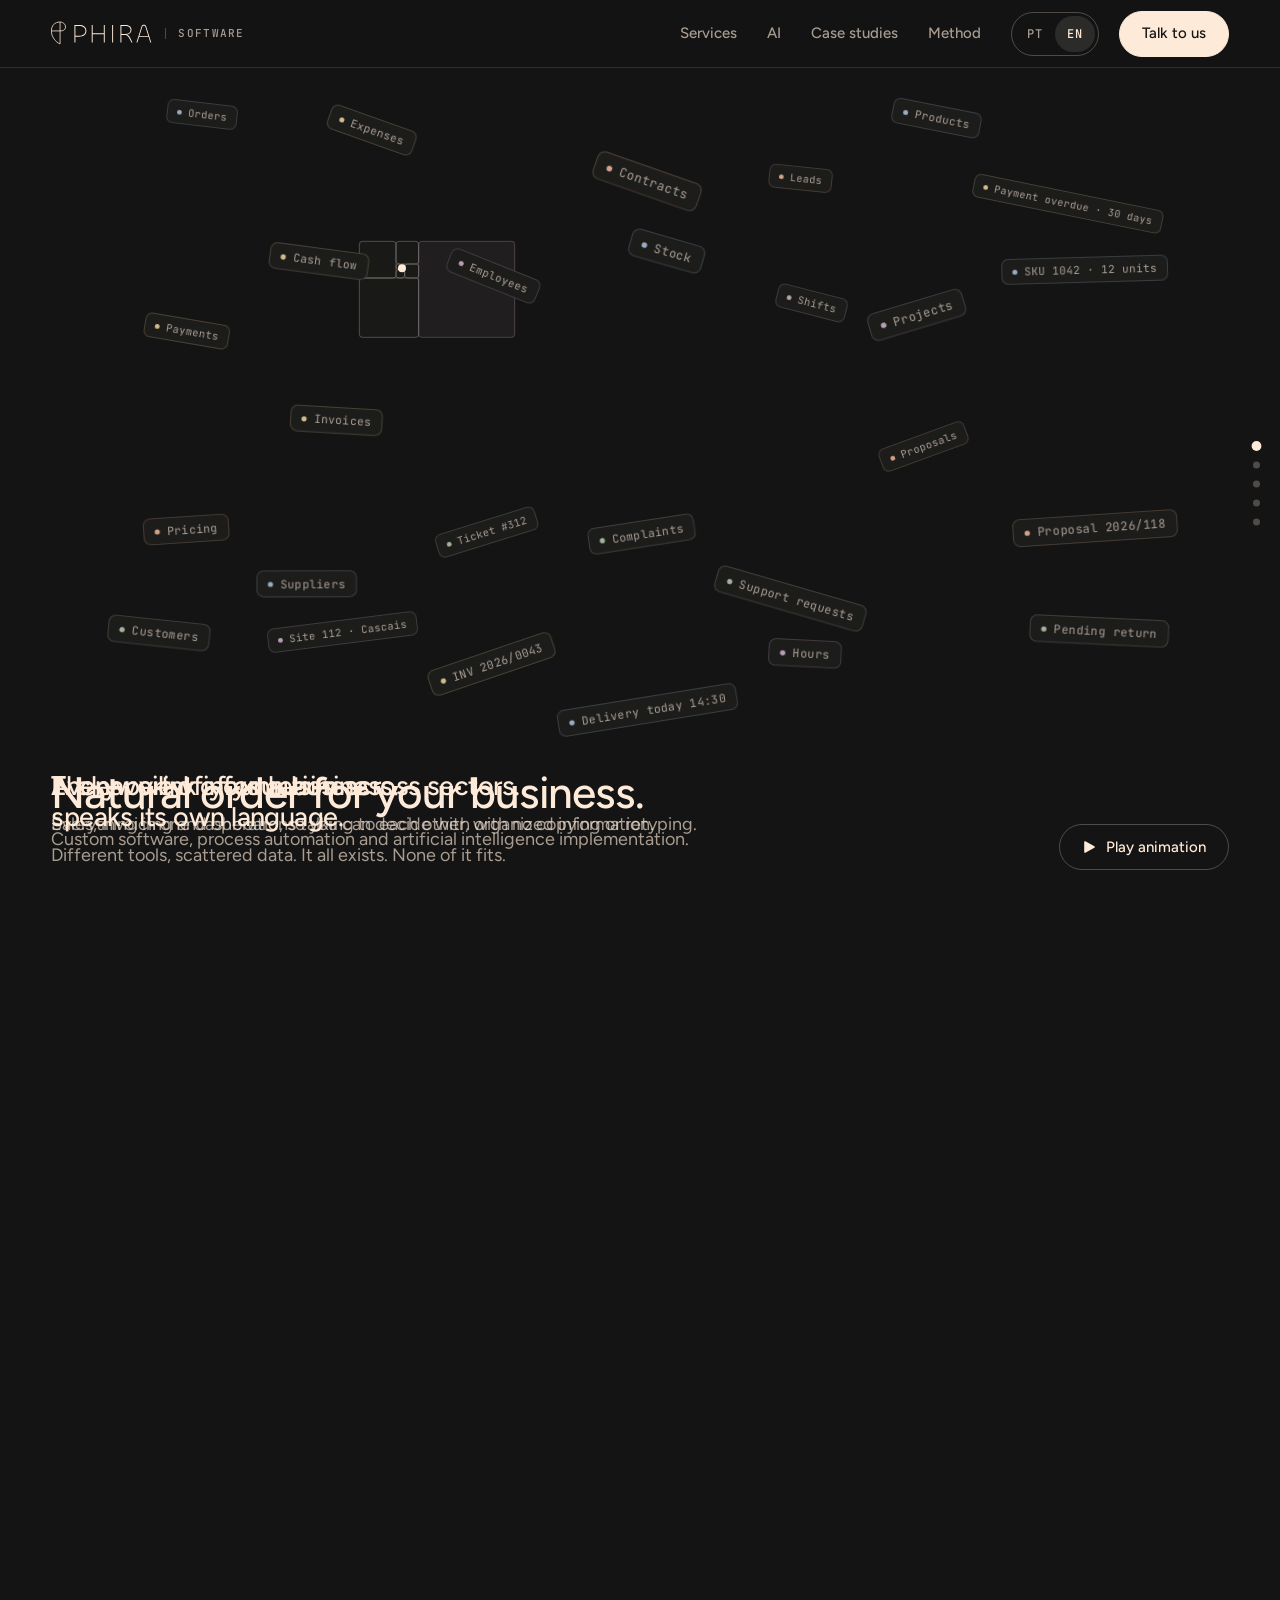
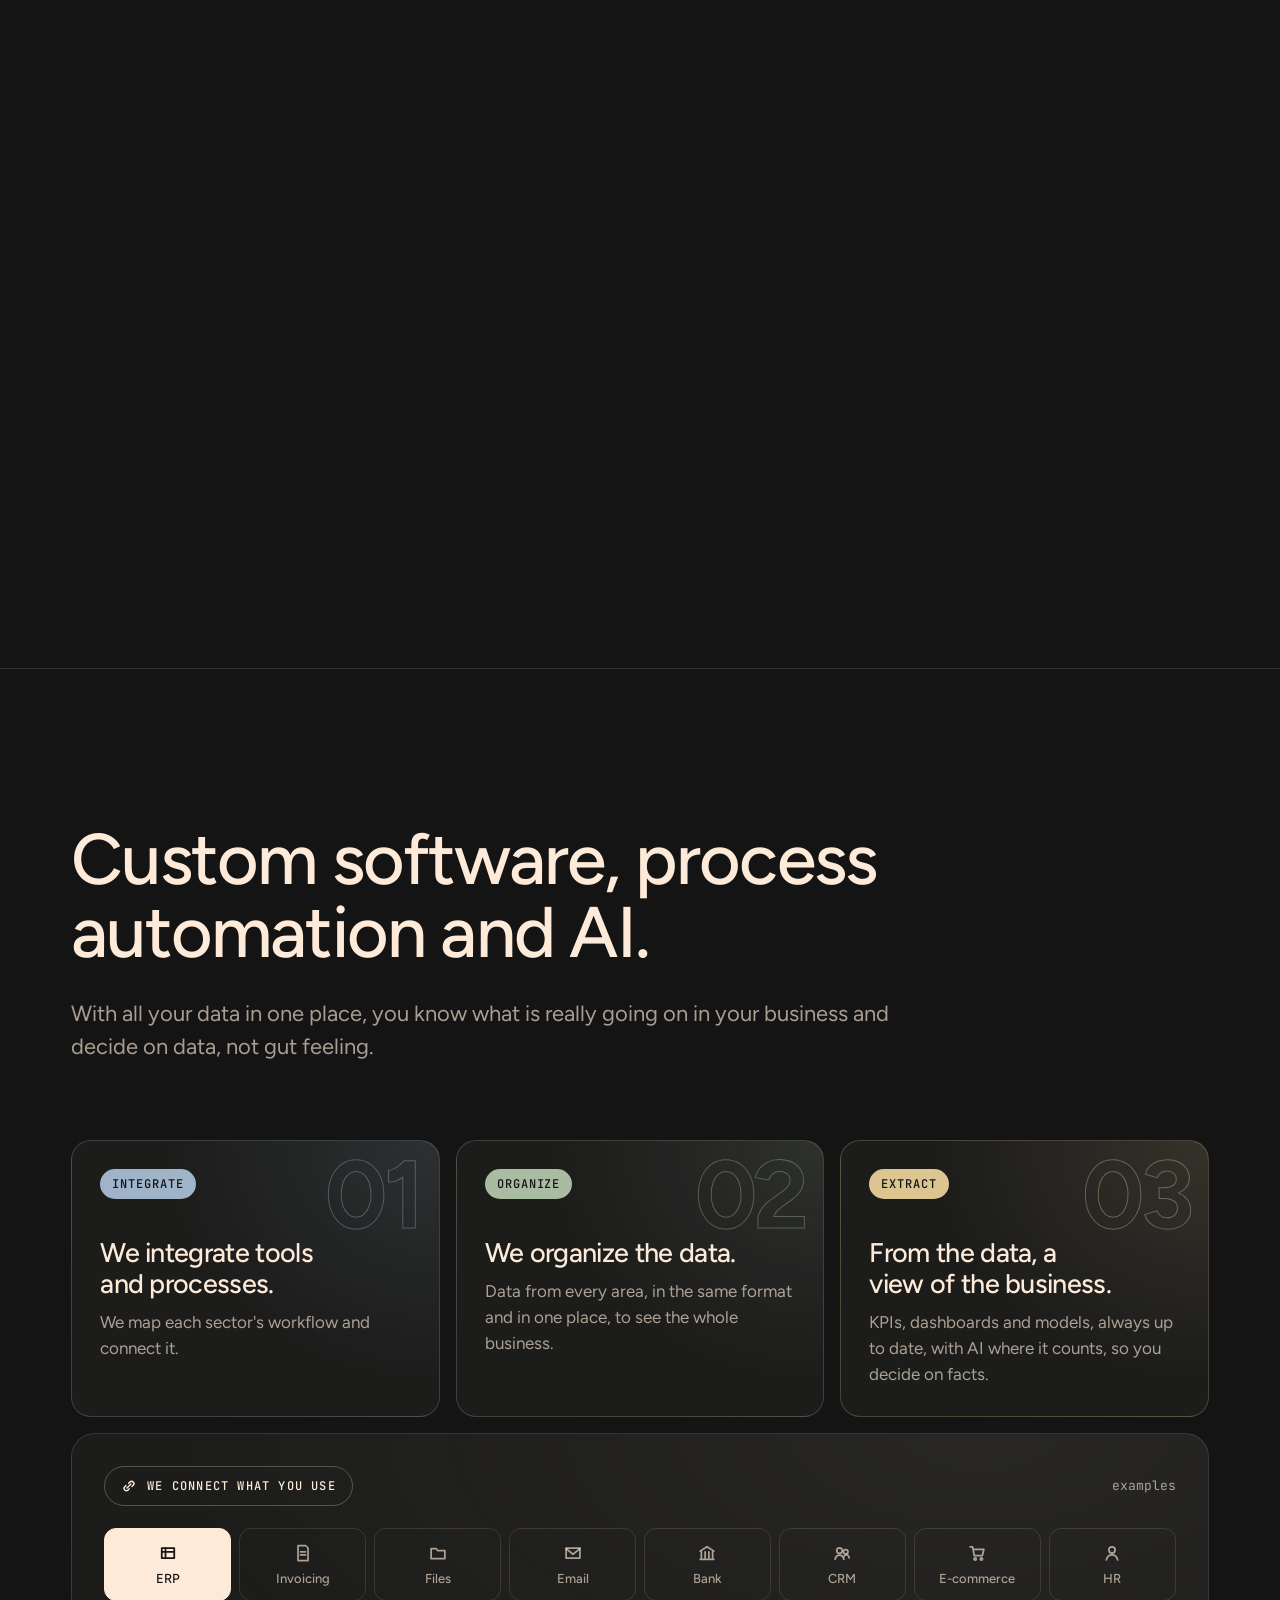
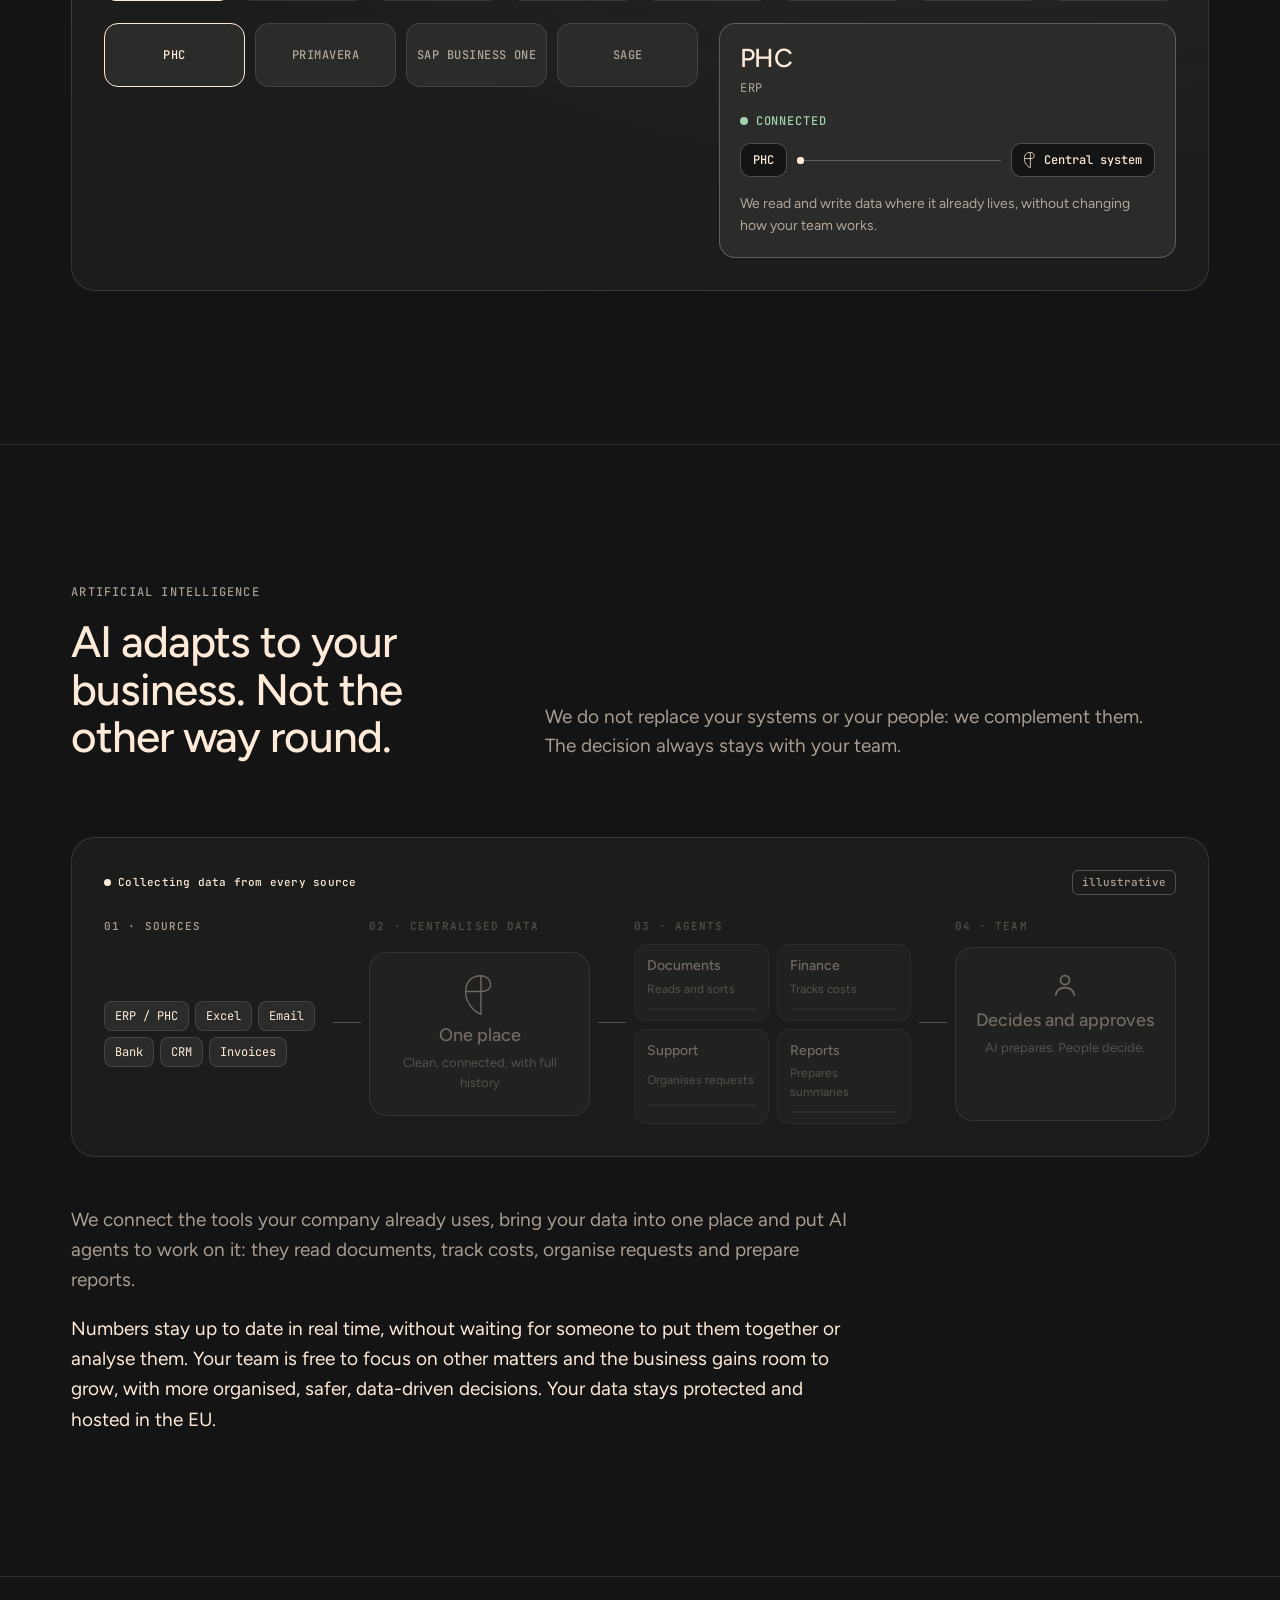
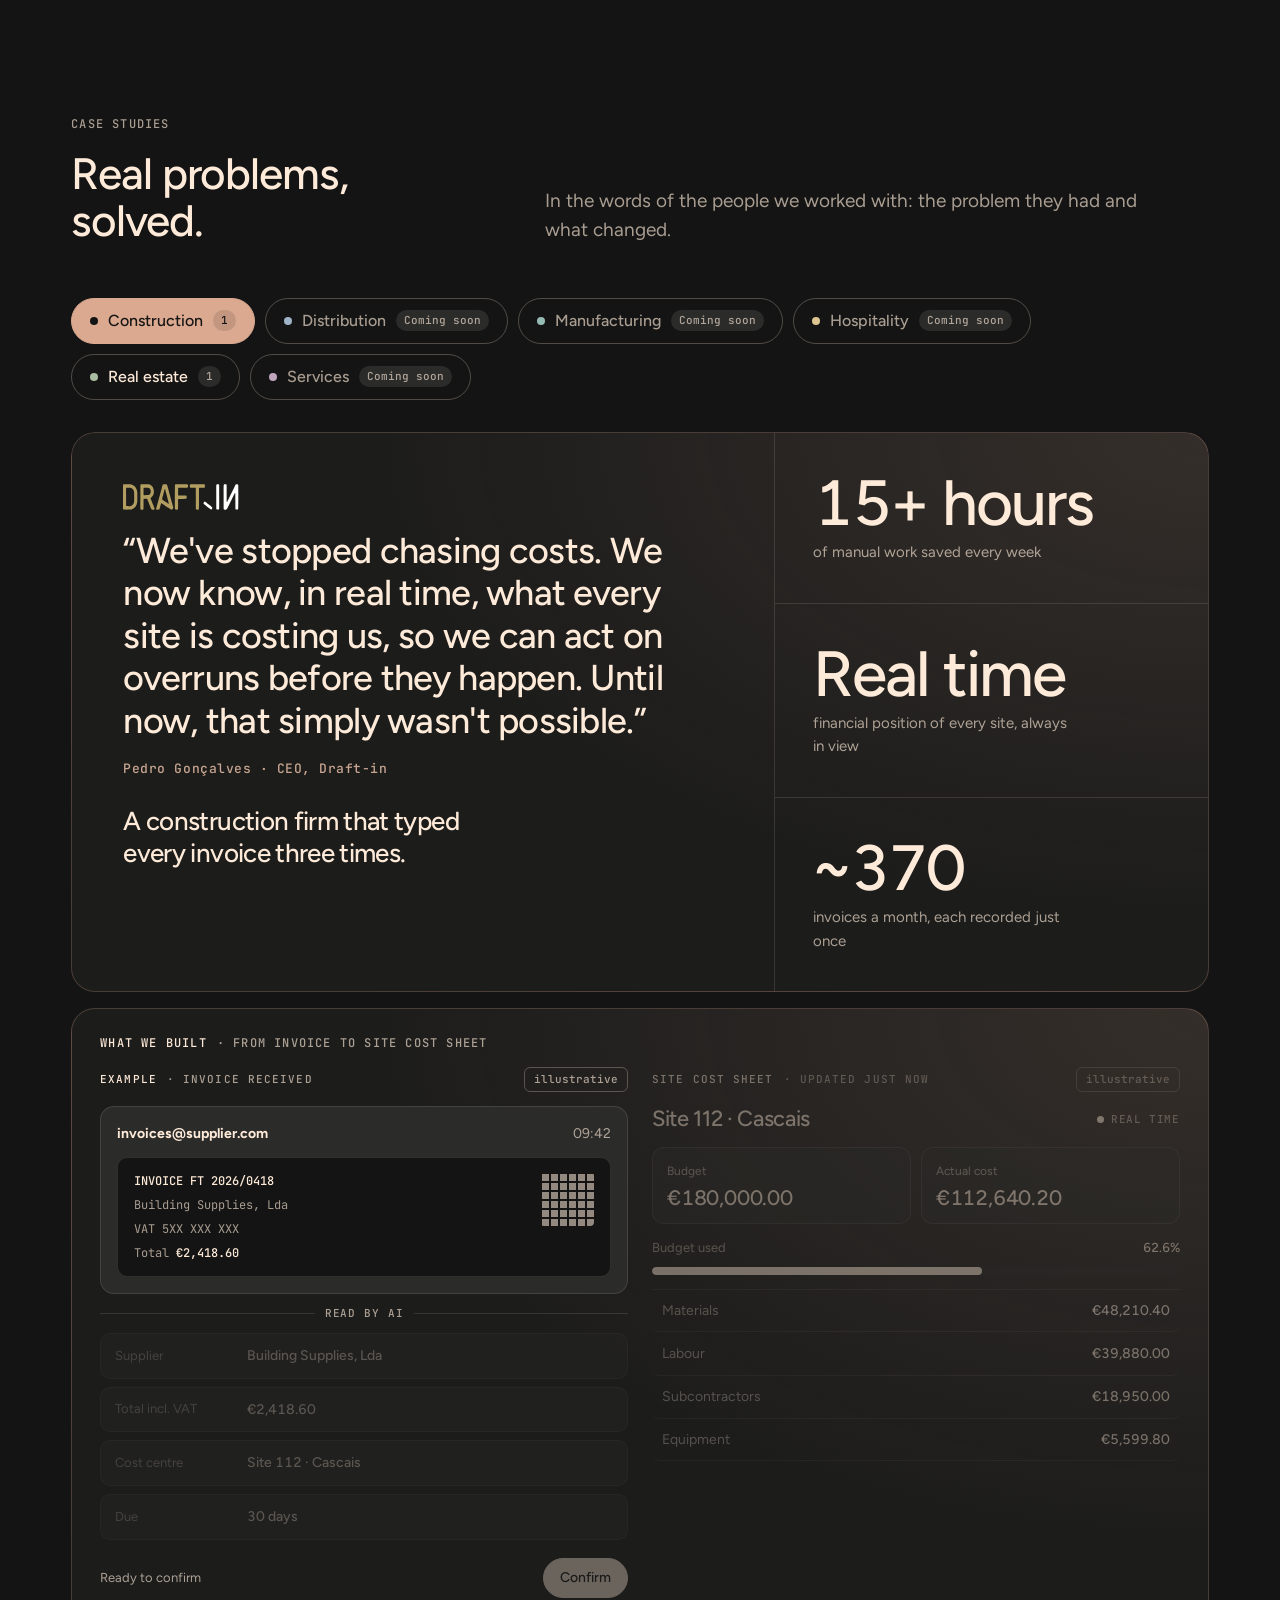
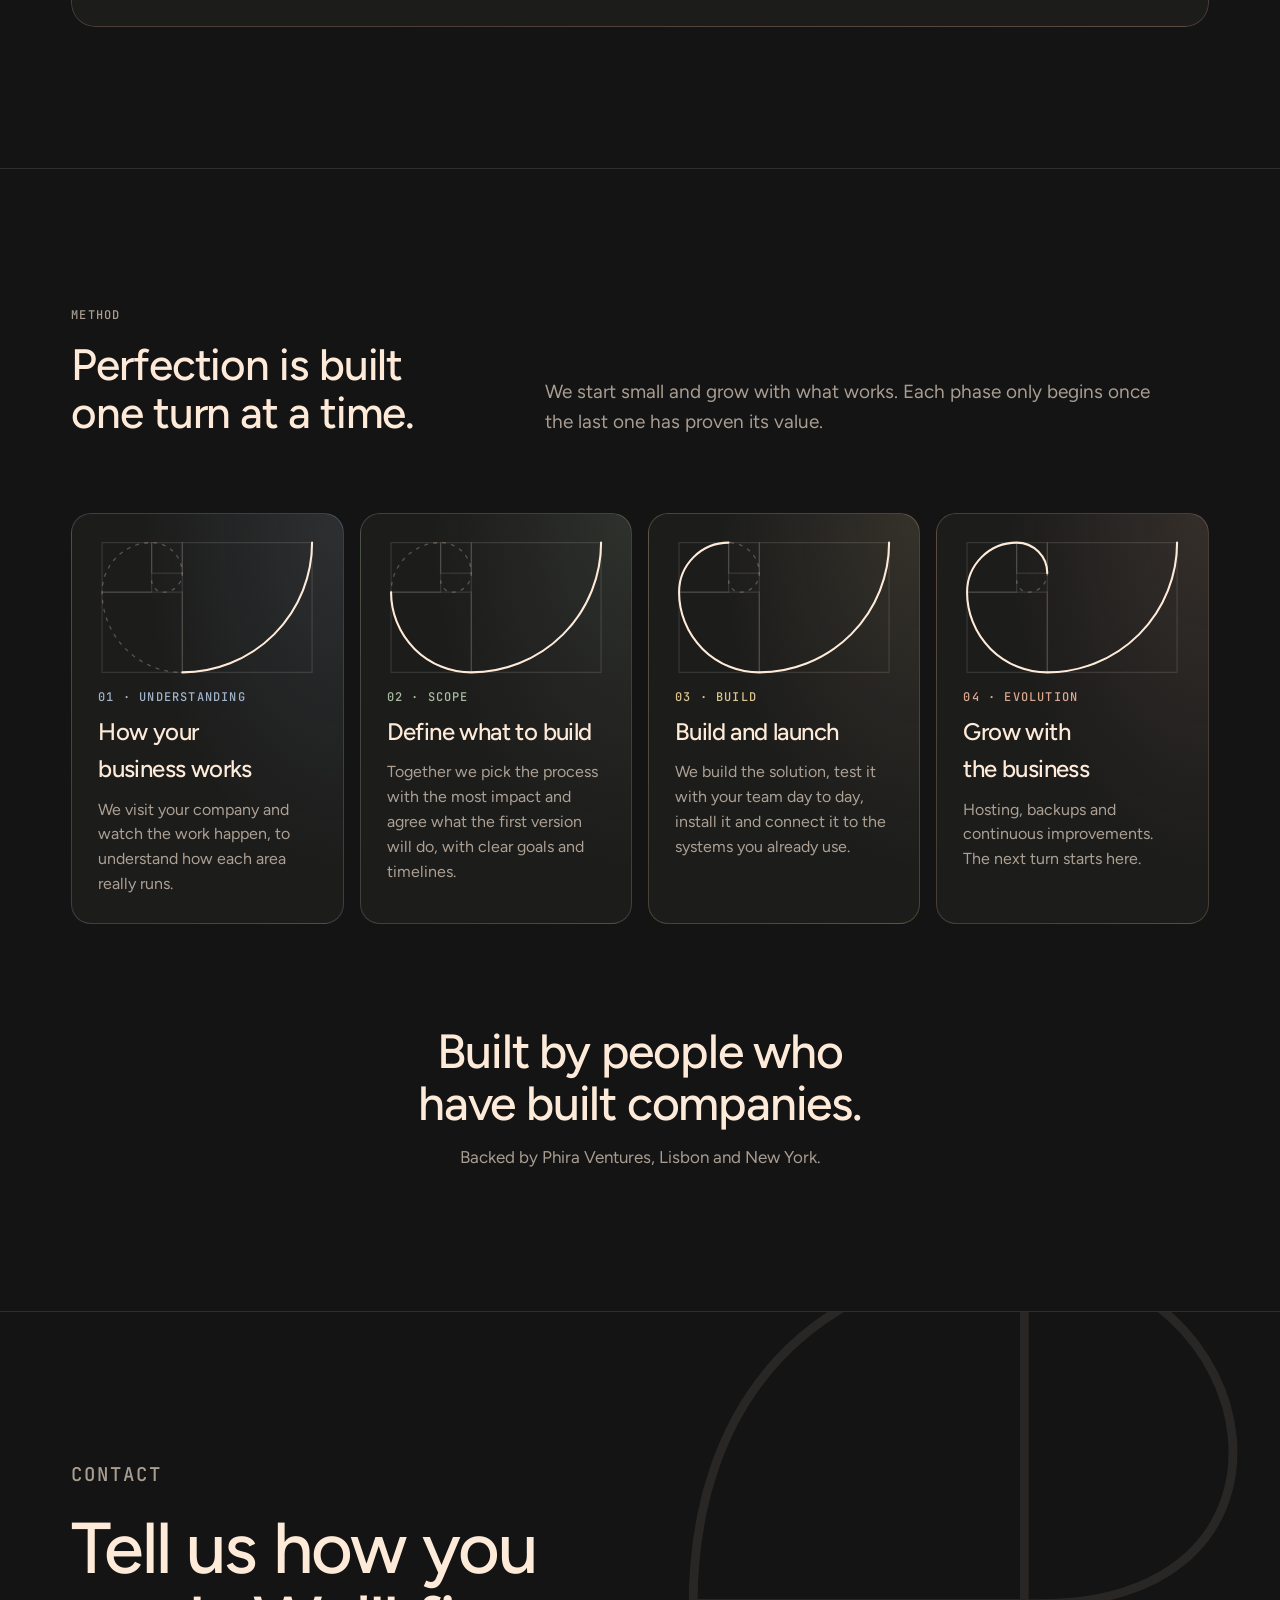
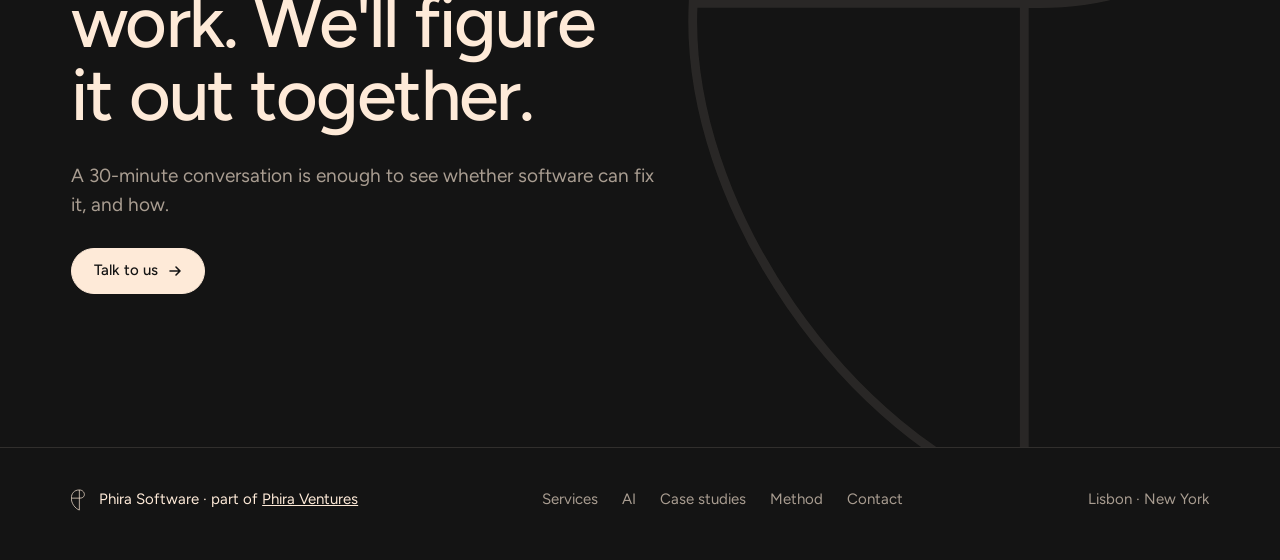
==== commit 3aa64bbc: "Logótipo da Draft-in no caso Draft-in - Wordmark vetorizado a partir da assinatura de email do Pedro" ====
--- a/prototypes/site/index.html
+++ b/prototypes/site/index.html
@@ -911,7 +911,7 @@
           <div class="slide" role="group" aria-roledescription="slide" aria-label="Draft-in" data-sector="construcao">
           <article class="case">
             <div class="case-body">
-              <div class="case-meta"><span class="tag">Draft-in</span></div>
+              <div class="case-meta"><svg class="client-logo" role="img" aria-label="Draft-in" viewBox="0 0 2152 484" xmlns="http://www.w3.org/2000/svg"><path fill="#b09d5f" fill-rule="evenodd" d="M545.7 477.9C540.1 476.6 530.6 469.7 526.1 463.7C520.0 455.5 518.3 451.7 506.9 420.5C504.1 412.8 500.8 404.0 499.5 401.0C498.2 398.0 494.8 389.4 491.9 382.0C489.1 374.6 485.5 365.4 483.9 361.5C482.4 357.6 480.2 352.0 479.2 349.0C478.1 346.0 475.1 338.6 472.6 332.5C467.9 321.6 465.7 315.8 458.6 296.6C454.2 284.7 450.3 278.9 445.3 276.5C440.4 274.1 391.7 273.7 387.5 276.0C382.7 278.6 382.8 277.6 382.5 371.8C382.2 470.1 382.5 465.9 375.5 472.6C370.4 477.5 368.4 478.0 352.0 478.0C337.7 478.0 334.0 477.1 329.2 472.6C322.5 466.4 323.0 482.3 323.2 238.9L323.5 18.3L326.5 13.4C331.8 4.8 329.2 5.1 405.0 5.0C475.0 5.0 481.2 5.4 496.0 10.2C550.3 27.8 583.4 91.3 574.6 160.7C572.0 180.9 563.4 204.7 553.5 219.0C543.8 233.0 542.0 235.0 521.8 254.2C517.8 258.0 514.9 261.7 514.4 263.5C513.5 267.0 517.5 279.2 527.2 303.0C537.3 327.7 546.7 351.6 550.7 362.5C552.1 366.4 554.4 372.2 556.0 375.5C557.5 378.8 559.3 383.3 560.0 385.5C560.7 387.7 561.9 390.4 562.6 391.5C563.3 392.6 565.2 397.1 566.9 401.5C572.2 416.0 577.7 430.3 582.0 441.0C590.7 463.0 590.4 468.2 579.7 474.4C572.6 478.5 555.7 480.3 545.7 477.9ZM628.5 478.1C620.7 476.1 617.0 471.4 617.0 463.5C617.0 457.9 621.1 441.0 629.5 412.0C632.6 401.3 636.4 387.8 638.0 382.0C650.4 335.2 656.2 314.2 660.0 302.0C661.6 296.8 666.3 279.9 670.4 264.5C681.6 222.6 683.8 214.4 687.0 204.0C688.6 198.8 692.2 185.5 695.0 174.5C700.8 151.9 706.8 130.0 711.0 116.0C712.5 110.8 716.1 97.7 719.0 87.0C735.5 24.4 737.9 16.9 743.6 11.3C749.6 5.5 753.8 4.8 782.3 5.2C820.4 5.7 817.7 2.3 837.4 76.0C842.6 95.5 848.9 118.5 851.4 127.0C853.8 135.5 858.6 153.1 862.0 166.0C868.9 192.1 872.7 206.2 874.0 210.0C875.4 214.1 881.5 236.4 895.2 287.5C897.4 295.8 900.3 305.9 901.6 310.0C902.9 314.1 905.4 322.7 907.1 329.0C913.9 354.5 917.1 366.3 921.4 382.5C923.9 391.9 928.1 406.5 930.6 415.0C936.1 433.9 937.3 445.3 934.5 452.7C931.3 461.0 916.5 474.6 907.1 477.8C898.1 480.9 898.6 481.1 835.5 438.3C824.5 430.9 808.1 419.7 799.0 413.6C760.3 387.3 735.1 370.1 729.9 366.4C726.9 364.3 722.0 361.4 719.1 360.0C710.2 355.9 709.1 357.6 700.9 389.1C697.6 402.0 693.7 416.8 692.3 422.0C690.9 427.2 688.0 438.2 685.9 446.3C680.6 466.5 677.5 471.6 668.0 476.6C664.2 478.6 634.7 479.7 628.5 478.1ZM11.8 476.7C10.4 476.1 7.1 473.6 4.6 471.2L-0.0 467.0L-0.0 241.2L-0.0 15.4L4.2 11.3C10.9 4.8 10.1 4.8 79.5 5.3C133.2 5.6 142.7 5.8 150.3 7.3C213.8 19.9 256.3 71.8 265.5 148.0C267.2 161.9 267.6 315.4 266.0 331.0C258.5 403.2 219.0 456.9 162.0 472.5C156.8 473.9 150.9 475.6 149.0 476.2C143.7 477.9 15.5 478.4 11.8 476.7ZM979.4 477.0C973.7 475.2 968.5 469.1 967.2 462.5C965.5 454.3 965.5 27.5 967.1 19.8C968.5 13.3 973.6 7.7 979.7 6.1C982.6 5.3 1014.8 5.0 1090.7 5.2C1196.4 5.5 1197.5 5.5 1201.4 7.6C1207.1 10.5 1209.0 15.0 1210.3 27.9C1212.4 49.2 1209.2 62.3 1200.9 67.0L1196.5 69.5L1113.8 70.0L1031.1 70.5L1028.8 72.8L1026.5 75.1L1026.2 139.6C1026.0 203.2 1026.0 204.2 1028.0 207.5C1031.4 213.0 1030.8 213.0 1103.4 213.0C1148.7 213.0 1171.8 213.4 1174.5 214.1C1184.2 216.8 1186.4 222.5 1186.5 245.5C1186.5 261.7 1186.4 262.7 1184.0 267.4C1178.5 278.3 1179.4 278.2 1099.5 277.8C1038.8 277.5 1034.2 277.6 1031.7 279.3C1025.4 283.4 1025.7 279.3 1025.9 368.5C1026.1 467.7 1026.0 468.7 1016.8 474.8C1012.8 477.4 1012.2 477.5 997.6 477.7C989.3 477.8 981.1 477.5 979.4 477.0ZM1366.4 476.1C1362.5 474.3 1359.5 471.1 1357.4 466.5C1356.9 465.3 1356.3 384.2 1356.0 270.5C1355.5 60.3 1355.8 73.6 1350.3 71.1C1348.7 70.4 1333.4 70.0 1305.2 70.0C1280.5 70.0 1260.7 69.5 1258.2 69.0C1246.7 66.3 1244.0 60.4 1244.0 37.7C1244.0 15.0 1246.4 8.9 1256.8 6.0C1262.3 4.5 1508.5 4.6 1513.1 6.1C1522.6 9.3 1525.5 16.1 1525.5 36.0C1525.5 53.6 1524.7 59.0 1521.3 63.0C1515.8 69.6 1517.2 69.4 1466.2 70.0L1419.8 70.5L1417.4 73.3C1415.9 75.1 1415.0 77.4 1414.9 79.8C1414.9 81.8 1414.9 165.4 1414.9 265.5C1415.0 450.9 1414.8 462.2 1411.3 468.3C1406.8 475.9 1402.6 477.5 1385.7 477.8C1372.5 478.0 1370.0 477.8 1366.4 476.1ZM131.0 412.0C162.7 408.6 187.2 389.9 199.1 359.9C207.5 338.7 208.3 327.9 208.3 240.0C208.3 153.7 207.5 143.6 198.9 122.5C187.4 93.9 164.5 76.2 132.8 71.5C120.2 69.6 67.5 69.4 63.5 71.2C57.4 74.0 57.7 62.8 57.9 241.3C58.0 421.2 57.6 408.6 64.3 411.5C68.2 413.2 116.0 413.5 131.0 412.0ZM850.7 366.0C852.4 362.7 851.9 359.6 845.4 335.2C842.4 324.0 835.0 295.2 829.0 271.2C822.9 247.1 817.1 224.1 815.9 220.0C814.8 215.9 809.0 193.2 803.0 169.5C786.7 104.7 784.0 94.7 782.3 92.8C778.9 89.0 776.3 91.9 773.5 102.5C772.2 107.5 770.0 116.0 768.5 121.5C765.6 132.5 751.3 188.6 747.4 204.5C746.1 210.0 744.1 217.2 743.0 220.5C738.2 235.0 728.9 275.3 728.9 281.4C728.9 288.9 731.9 292.5 746.7 302.3C753.7 307.0 770.1 318.1 783.0 326.9C849.0 371.9 848.0 371.3 850.7 366.0ZM472.1 206.7C510.7 195.8 529.5 140.4 508.2 100.5C503.9 92.4 491.7 81.0 483.0 76.7C470.5 70.6 465.5 70.0 425.0 70.0L389.0 70.0L385.8 72.9L382.5 75.8L382.5 138.9C382.5 201.2 382.6 201.9 384.6 204.7C385.8 206.2 388.0 207.8 389.6 208.2C395.8 209.7 466.1 208.4 472.1 206.7Z"/><path fill="#fff" fill-rule="evenodd" d="M1892.2 477.9C1884.2 476.4 1878.3 471.4 1875.3 464.0C1873.6 459.7 1873.5 448.3 1873.2 248.5C1872.9 28.5 1873.0 23.5 1877.2 15.1C1880.9 7.7 1884.4 6.5 1902.0 6.5C1919.6 6.5 1922.9 7.7 1927.0 15.6L1929.5 20.4L1929.7 176.3C1929.9 285.1 1930.3 332.7 1931.1 334.1C1933.1 337.9 1938.1 336.3 1940.7 331.0C1943.2 326.0 1999.7 210.0 2015.3 178.0C2020.7 166.7 2029.3 149.2 2034.3 139.0C2039.2 128.8 2046.3 114.2 2050.0 106.5C2053.7 98.8 2060.1 85.5 2064.3 77.0C2068.4 68.5 2075.6 53.6 2080.3 43.9C2096.0 11.1 2100.0 6.9 2115.4 6.2C2134.5 5.3 2143.5 8.9 2146.0 18.1C2146.7 20.5 2146.9 99.1 2146.8 243.1C2146.5 491.6 2147.3 467.8 2138.9 473.6C2134.7 476.5 2134.7 476.5 2119.5 476.5C2104.5 476.5 2104.3 476.5 2100.2 473.7C2091.8 467.8 2092.6 482.1 2092.0 316.3C2091.4 154.3 2091.9 164.8 2085.7 166.4C2082.4 167.2 2082.8 166.6 2064.1 205.0C2055.1 223.4 2043.6 247.1 2038.5 257.5C2033.3 267.9 2024.7 285.7 2019.2 297.0C2010.6 314.7 1988.3 360.4 1950.2 438.1C1938.7 461.5 1935.1 466.2 1923.5 472.6C1913.2 478.3 1902.9 480.0 1892.2 477.9ZM1630.0 470.7C1625.9 467.3 1615.2 458.7 1606.2 451.7C1597.3 444.7 1582.9 433.5 1574.2 426.7C1565.6 419.9 1555.3 411.9 1551.4 408.9C1518.5 383.7 1504.6 372.4 1502.2 368.8C1497.1 361.0 1499.5 349.3 1508.9 336.7C1518.9 323.2 1523.4 323.7 1543.7 340.0C1549.7 344.7 1564.4 356.5 1576.5 366.0C1588.6 375.6 1606.2 389.5 1615.5 397.0C1624.8 404.4 1636.5 413.7 1641.5 417.5C1660.0 431.8 1663.0 435.5 1663.0 444.3C1663.0 453.7 1657.1 465.1 1648.1 473.3C1642.0 478.8 1639.3 478.4 1630.0 470.7ZM1748.9 476.1C1744.3 474.6 1740.9 471.8 1738.7 467.6L1736.5 463.5L1736.2 244.5C1736.0 84.5 1736.2 24.1 1737.0 20.2C1739.3 9.5 1745.8 6.0 1763.4 6.0C1780.2 6.1 1785.2 8.1 1789.1 16.5C1790.9 20.4 1791.0 28.8 1791.0 241.1L1791.0 461.6L1788.2 467.1C1784.0 475.4 1781.4 476.5 1765.0 476.7C1757.6 476.8 1750.3 476.5 1748.9 476.1Z"/></svg></div>
               <figure class="quote">
                 <blockquote><p>“Deixámos de correr atrás dos custos. Hoje sabemos, em tempo real, quanto está a custar cada obra e conseguimos antecipar desvios antes de acontecerem. Até agora, isso simplesmente não era possível.”</p></blockquote>
                 <figcaption>Pedro Gonçalves · CEO, Draft-in</figcaption>
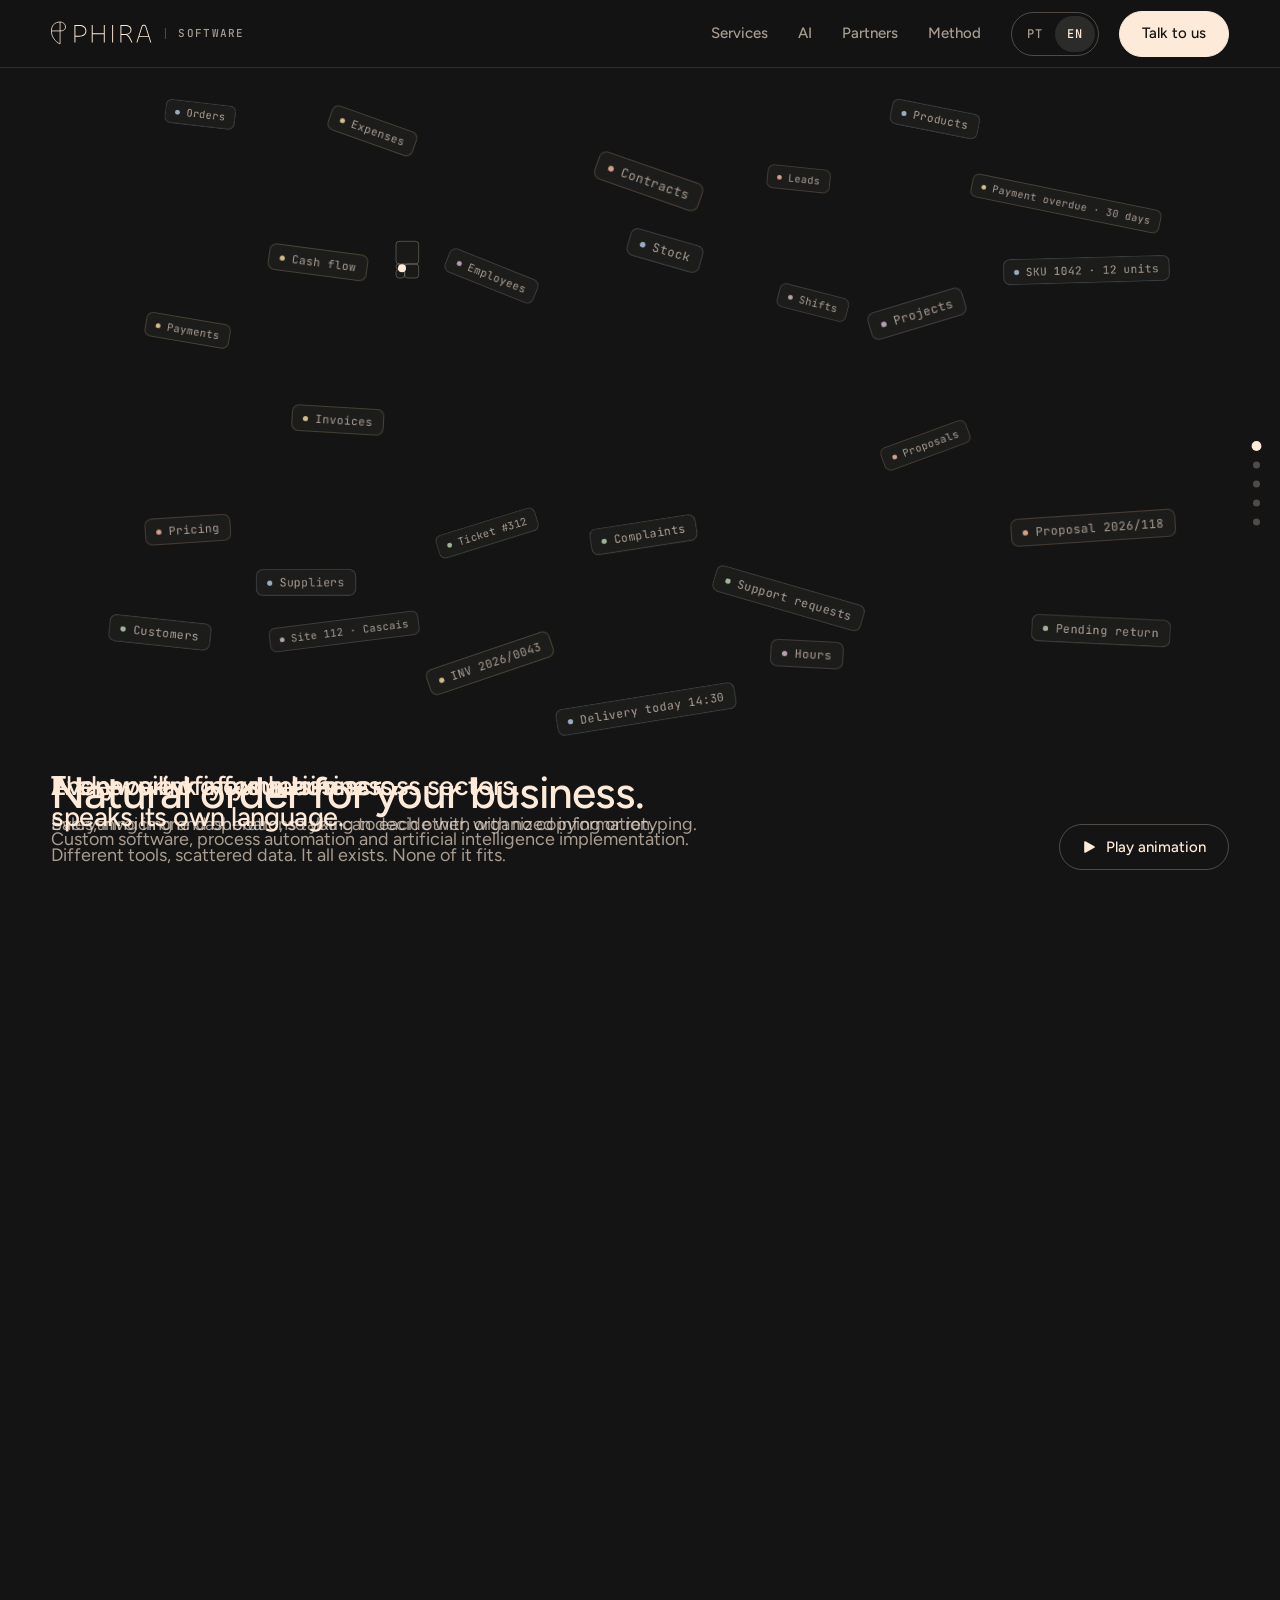
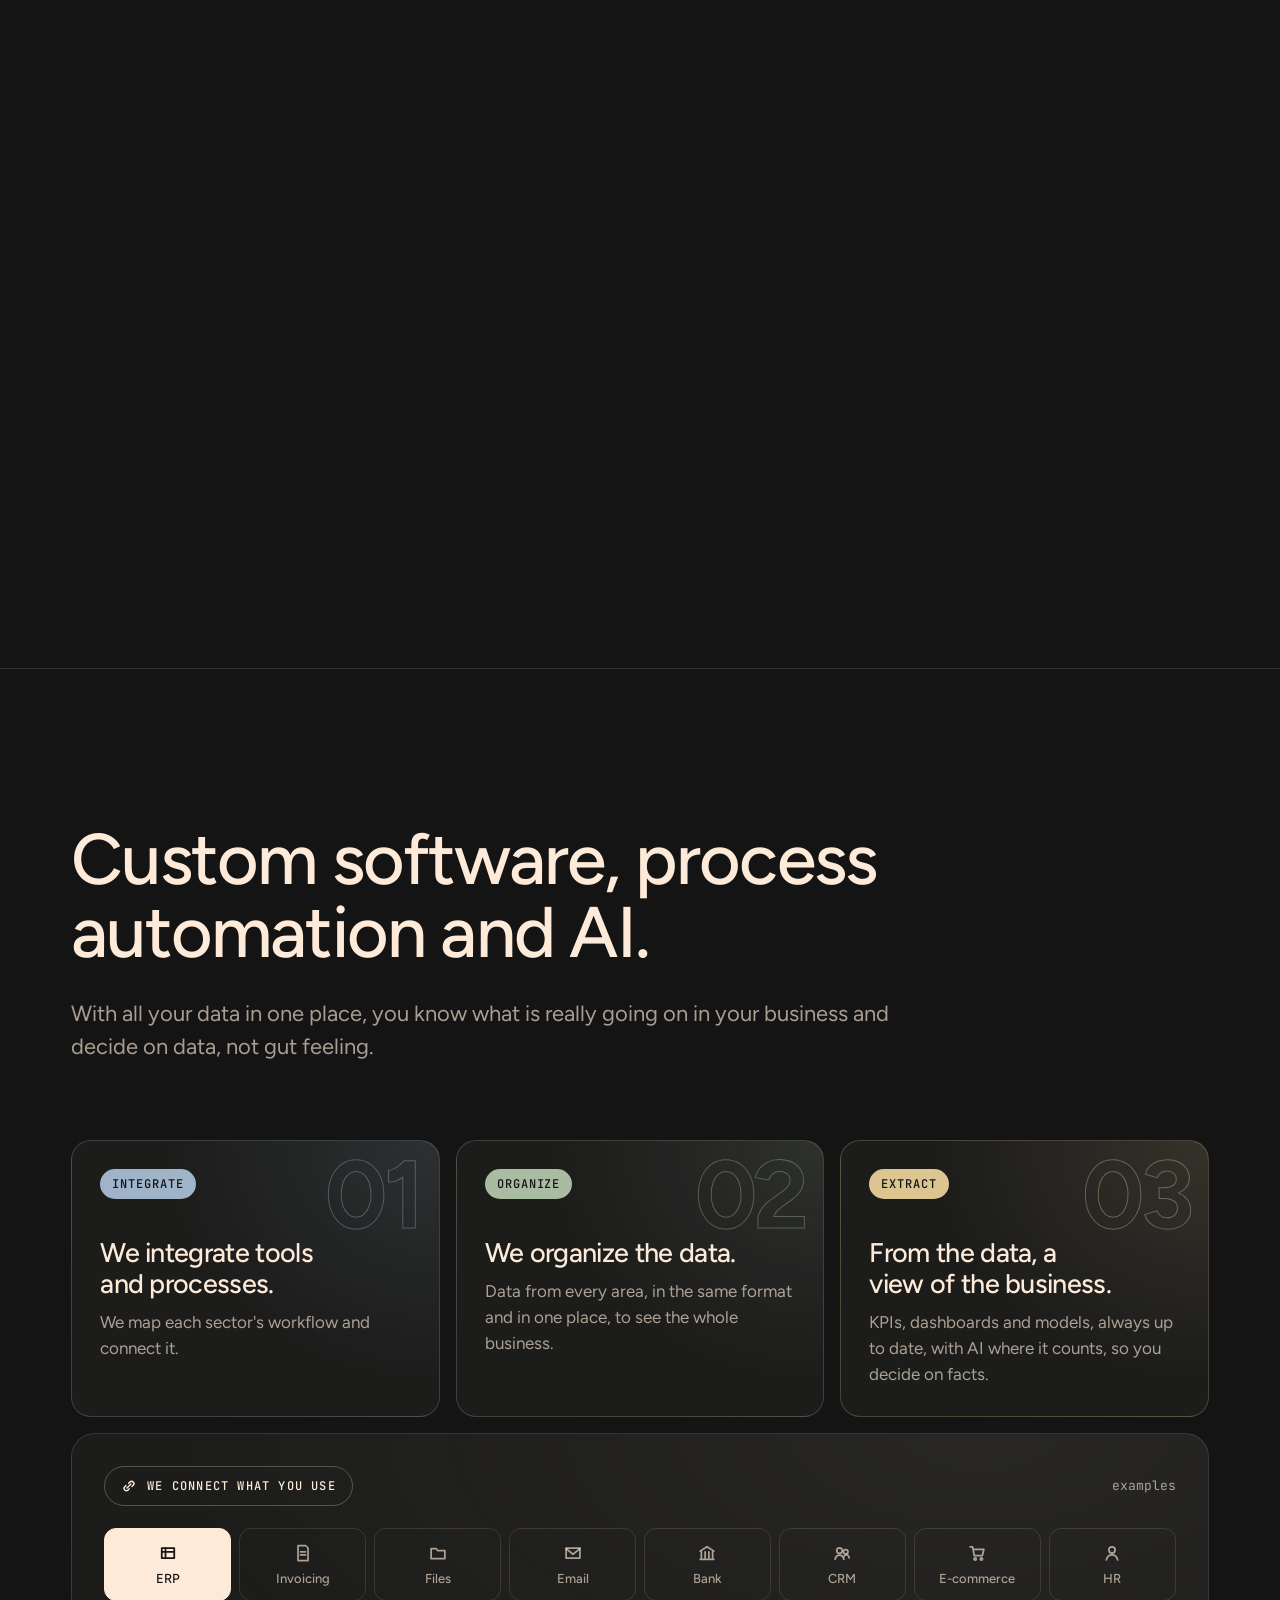
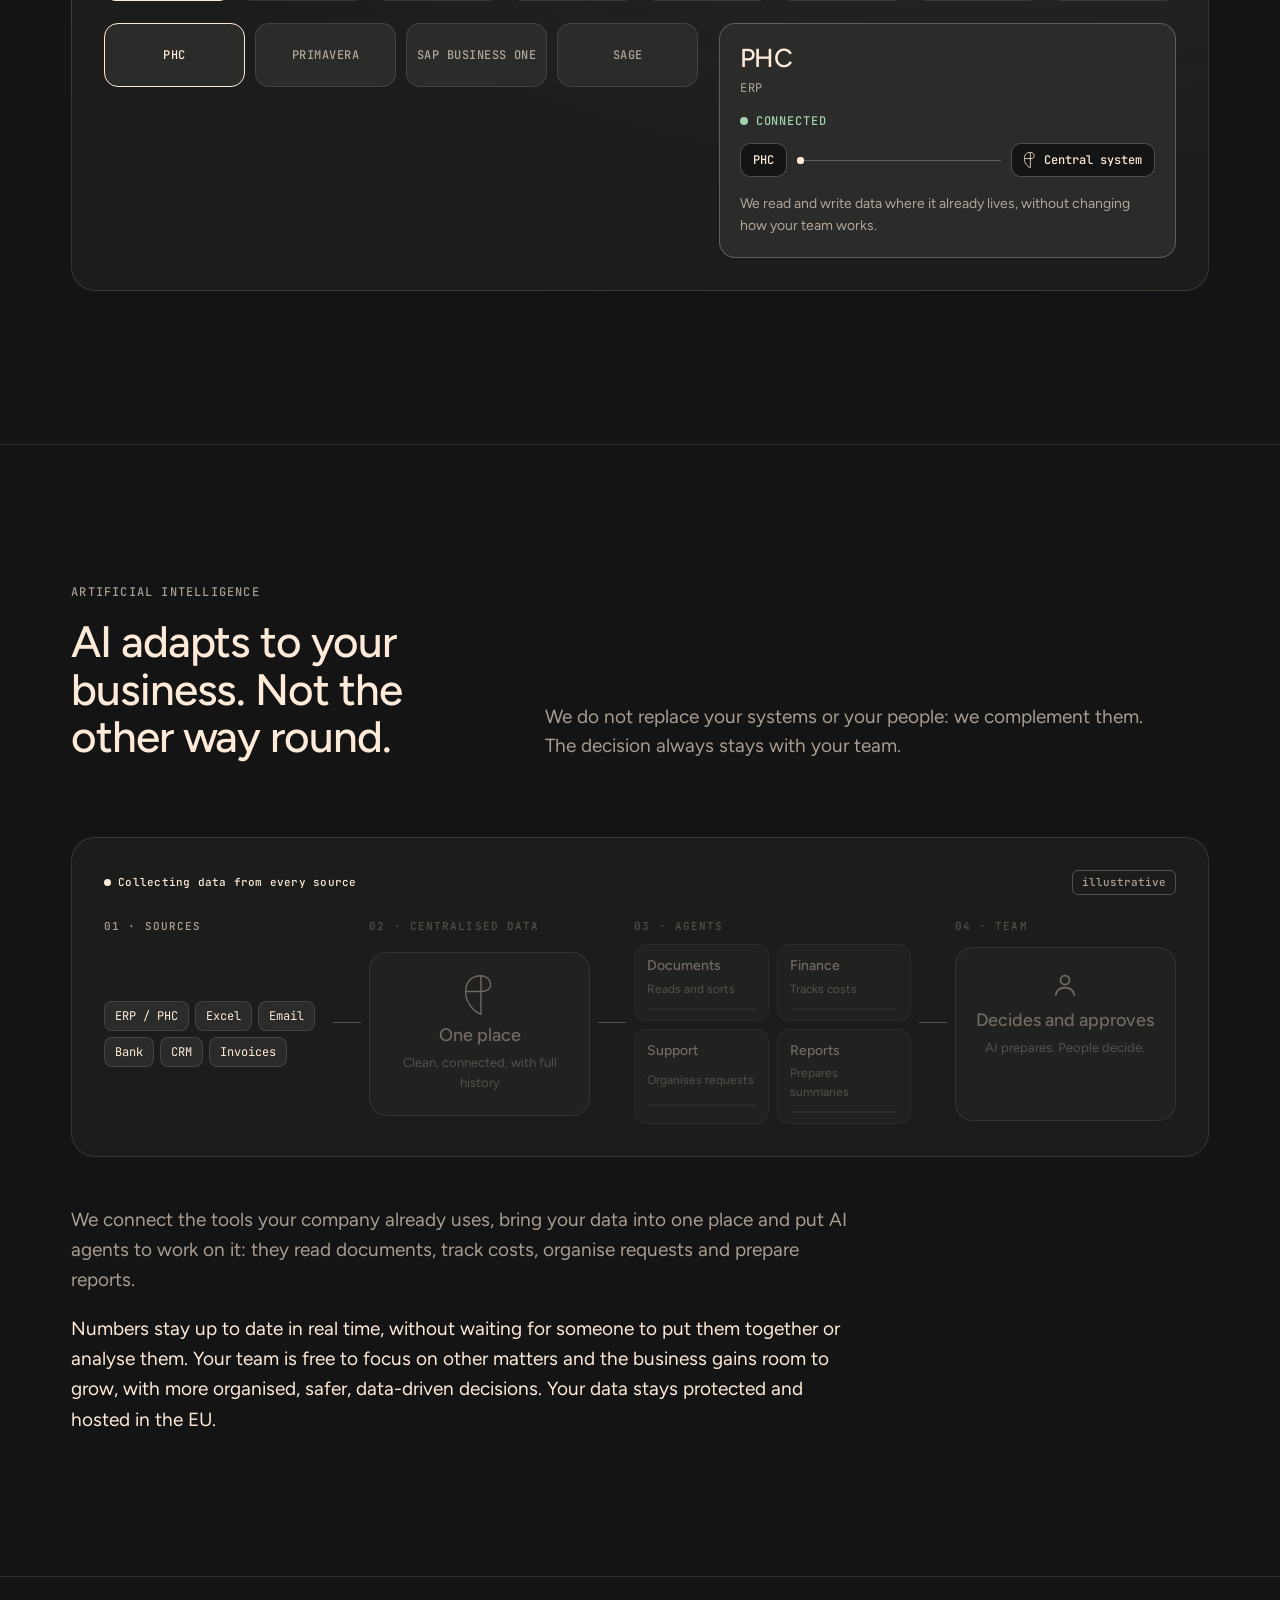
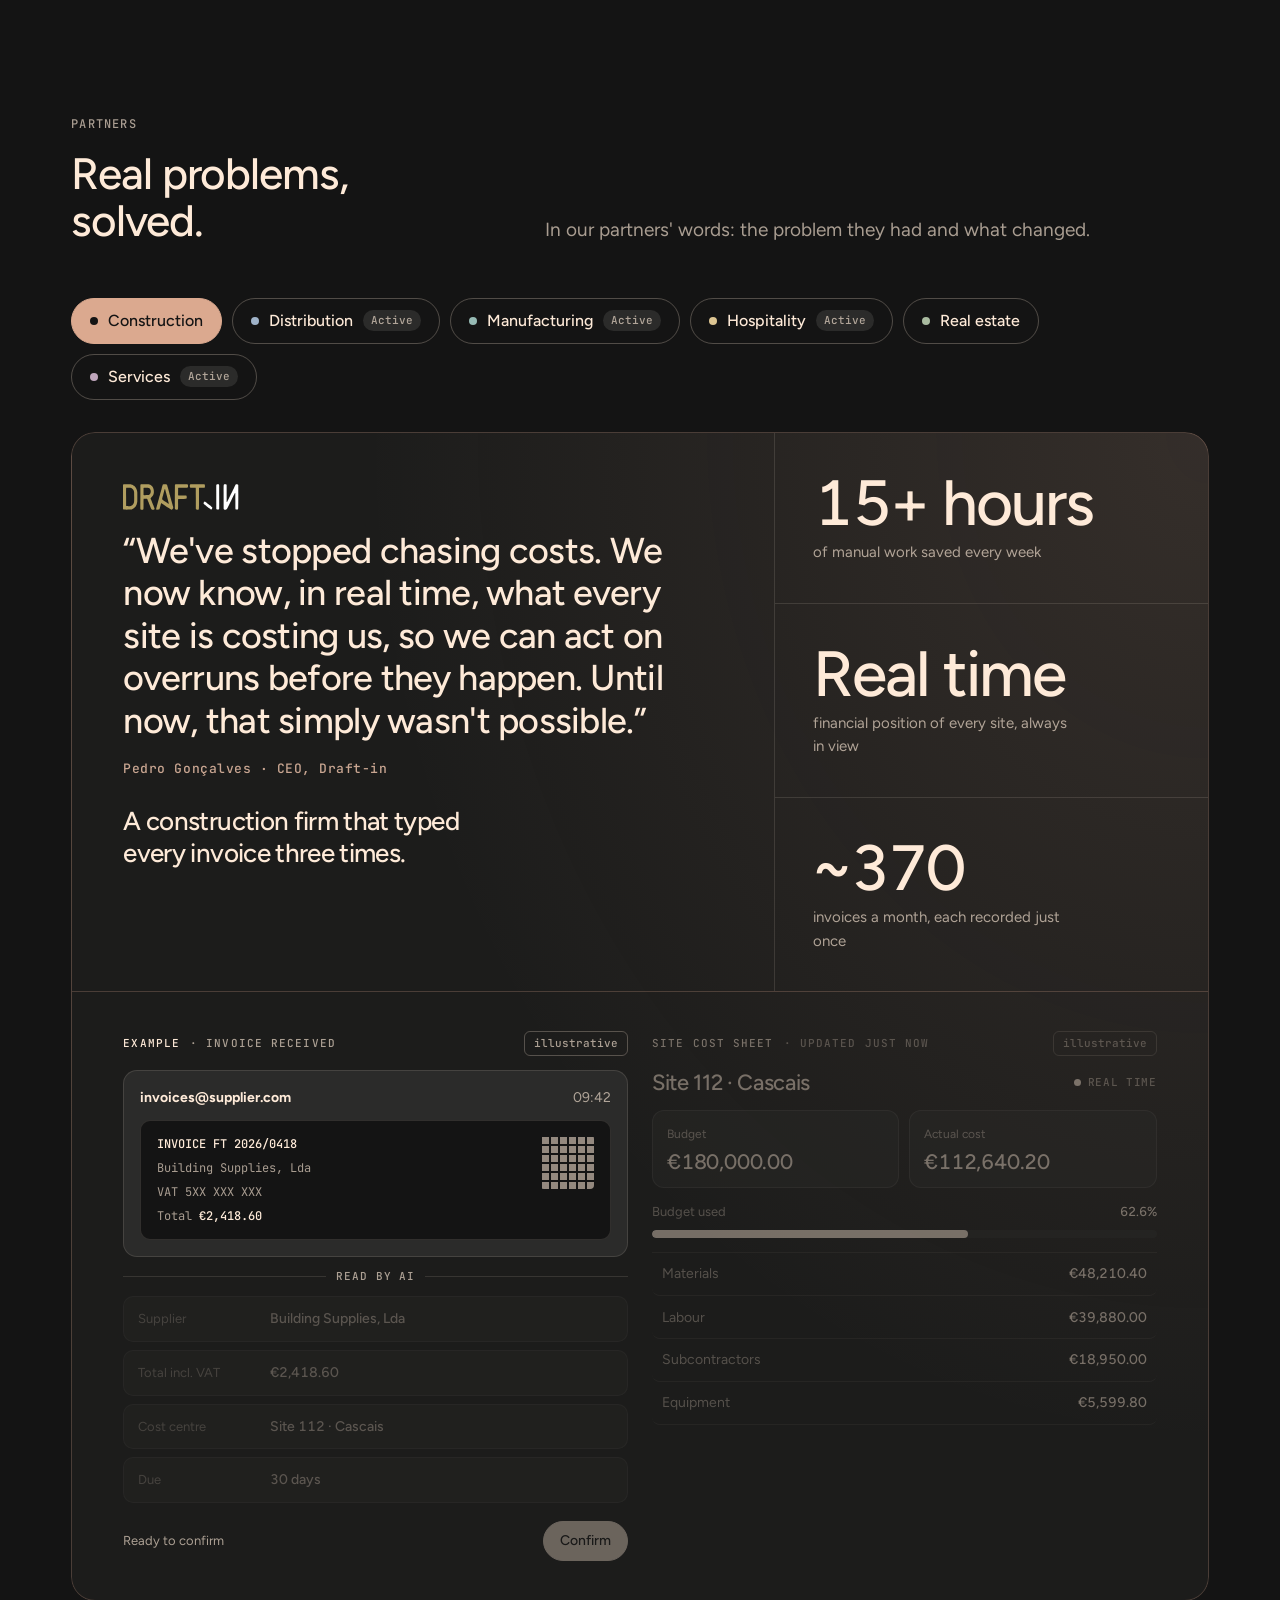
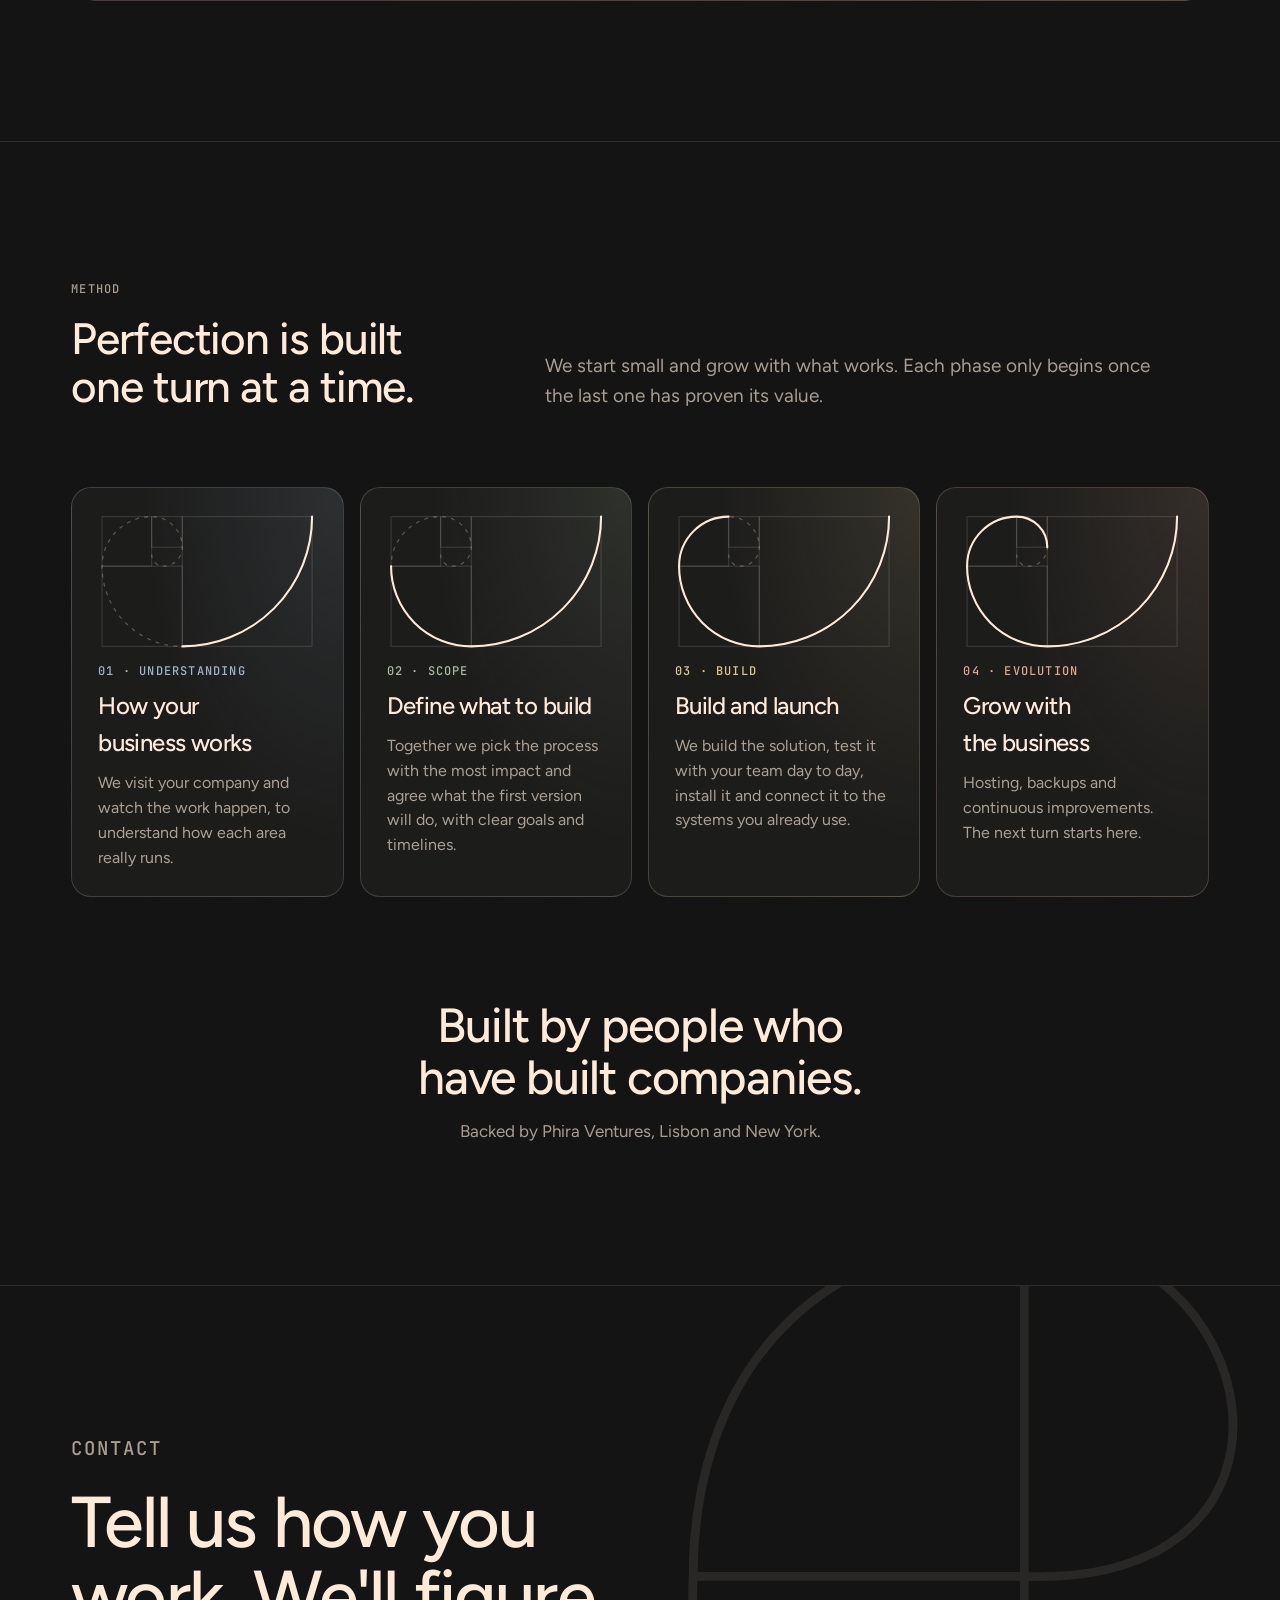
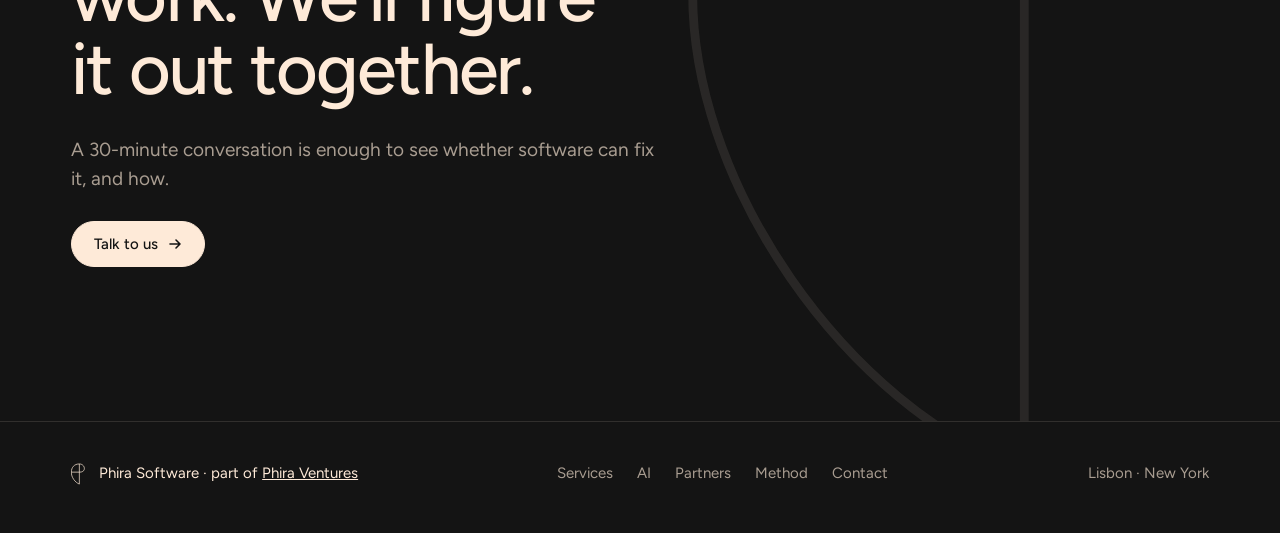
==== commit 22b4ddb0: "Parceiros: nome, setores, caixa única por parceiro e frase de convite - "Casos" passa a "Parceiros" " ====
--- a/prototypes/site/index.html
+++ b/prototypes/site/index.html
@@ -377,8 +377,9 @@
 @media (max-width:760px){.versus{grid-template-columns:1fr}.vs-col li{font-size:16px}}
 /* casos: "o que construímos" */
 .slide{display:grid;gap:16px;align-content:start}
+.case .built{grid-column:1/-1;border:0;border-top:1px solid color-mix(in srgb,var(--tone,#feead8) 24%,transparent);border-radius:0;background:transparent;padding:clamp(24px,3vw,40px) clamp(28px,4vw,56px)}
 .built{border:1px solid var(--line);border-radius:24px;background:var(--surface);padding:clamp(18px,2.4vw,28px);display:grid;gap:18px}
-.built-h{display:flex;justify-content:space-between;align-items:center;gap:12px}
+.built-h{display:flex;justify-content:flex-end;align-items:center;gap:12px}
 .built .demo{position:relative;top:auto;border:0;background:transparent;padding:0}
 .ctl{display:grid;grid-template-columns:minmax(0,1fr) 56px minmax(0,1.7fr);align-items:center}
 .ctl .wire i{animation-duration:1.8s}
@@ -472,7 +473,7 @@
 .sec{display:inline-flex;align-items:center;gap:10px;min-height:46px;padding:0 18px;border-radius:999px;border:1px solid var(--line-2);background:transparent;color:var(--text);font:500 16px/1 var(--font-body);cursor:pointer;transition:background .25s,color .25s,border-color .25s}
 .sec:hover{border-color:var(--text)}
 .sec .n{font:500 11px/1 var(--font-mono);padding:5px 8px;border-radius:999px;background:var(--surface-2);color:var(--dim)}
-.sec.empty{color:var(--dim)}
+.sec .n:empty{display:none}
 .sec[aria-selected="true"]{background:var(--text);color:var(--bg);border-color:var(--text)}
 .sec[aria-selected="true"] .n{background:rgba(20,20,20,.12);color:var(--bg)}
 .soon{display:grid;gap:14px;justify-items:start;padding:clamp(32px,5vw,64px);border-radius:24px;border:1px dashed var(--line-2);background:var(--surface)}
@@ -748,7 +749,7 @@
   <nav class="nav-links" aria-label="Principal">
     <a href="#sistema">Serviços</a>
     <a href="#ia">IA</a>
-    <a href="#casos">Casos</a>
+    <a href="#casos">Parceiros</a>
     <a href="#metodo">Método</a>
   </nav>
   <div class="lang" role="group" aria-label="Idioma / Language"><button type="button" data-lang="pt" aria-pressed="true">PT</button><button type="button" data-lang="en" aria-pressed="false">EN</button></div>
@@ -893,12 +894,12 @@
     <div class="wrap">
       <div class="section-head">
         <div>
-          <p class="eyebrow" style="margin-bottom:20px">Casos</p>
+          <p class="eyebrow" style="margin-bottom:20px">Parceiros</p>
           <h2>Problemas reais, resolvidos.</h2>
         </div>
-        <p class="lead">Nas palavras de quem trabalhou connosco: o problema que tinham e o que mudou.</p>
+        <p class="lead">Nas palavras dos nossos parceiros: o problema que tinham e o que mudou.</p>
       </div>
-      <div class="sec-tabs" id="sec-tabs" role="tablist" aria-label="Casos por setor">
+      <div class="sec-tabs" id="sec-tabs" role="tablist" aria-label="Parceiros por setor">
         <button type="button" class="sec" role="tab" data-sector="construcao" aria-selected="false"><span>Construção</span><span class="n"></span></button>
         <button type="button" class="sec" role="tab" data-sector="distribuicao" aria-selected="false"><span>Distribuição</span><span class="n"></span></button>
         <button type="button" class="sec" role="tab" data-sector="industria" aria-selected="false"><span>Indústria</span><span class="n"></span></button>
@@ -907,7 +908,7 @@
         <button type="button" class="sec" role="tab" data-sector="servicos" aria-selected="false"><span>Serviços</span><span class="n"></span></button>
       </div>
       <div class="cases">
-        <div class="slider" id="slider" tabindex="0" role="region" aria-roledescription="carrossel" aria-label="Casos de clientes">
+        <div class="slider" id="slider" tabindex="0" role="region" aria-roledescription="carrossel" aria-label="Parceiros">
           <div class="slide" role="group" aria-roledescription="slide" aria-label="Draft-in" data-sector="construcao">
           <article class="case">
             <div class="case-body">
@@ -923,10 +924,9 @@
               <div class="stat"><b>Tempo real</b><span>situação financeira de cada obra, sempre à vista</span></div>
               <div class="stat"><b>~370</b><span>faturas por mês, registadas uma só vez</span></div>
             </div>
-          </article>
+          
             <div class="built">
-              <div class="built-h"><p class="eyebrow"><b>O que construímos</b> · Da fatura à folha de obra</p></div>
-        <div class="demo wide" id="demo" aria-label="Exemplo ilustrativo: uma fatura recebida por email é lida pela IA, confirmada por uma pessoa e entra logo na folha de custos da obra.">
+                      <div class="demo wide" id="demo" aria-label="Exemplo ilustrativo: uma fatura recebida por email é lida pela IA, confirmada por uma pessoa e entra logo na folha de custos da obra.">
           <div class="views">
             <div class="view v-inv">
               <div class="demo-top"><p class="eyebrow"><b>Exemplo</b> · Fatura recebida</p><span class="tag">ilustrativo</span></div>
@@ -972,7 +972,7 @@
             </div>
           </div>
         </div>
-            </div>
+            </div></article>
           </div>
           <div class="slide" role="group" aria-roledescription="slide" aria-label="Lunis" data-sector="imobiliario">
           <article class="case">
@@ -999,9 +999,9 @@
               <div class="stat"><b>&lt; 1 min</b><span>para criar cada vídeo</span></div>
               <div class="stat"><b>+300%</b><span>mais leads geradas</span></div>
             </div>
-          </article>
+          
             <div class="built">
-              <div class="built-h"><p class="eyebrow"><b>O que construímos</b> · Plano de conteúdos automático</p><span class="tag">ilustrativo</span></div>
+              <div class="built-h"><span class="tag">ilustrativo</span></div>
               <div class="lu" id="lunis" aria-label="Exemplo ilustrativo: entra um imóvel novo, a Lunis prepara o vídeo, coloca-o no plano de conteúdos e envia-o por WhatsApp para o consultor aprovar.">
                 <div class="lu-cal">
                   <div class="lu-cal-h"><div><p class="col-k">Plano de conteúdos</p><h4>Semana de Ana Ribeiro</h4></div><span class="live"><i></i>Lunis ativa</span></div>
@@ -1036,20 +1036,20 @@
                   </div>
                 </div>
               </div>
-            </div>
+            </div></article>
           </div>
         </div>
         <div class="soon" id="soon" hidden>
-          <p class="eyebrow">Em breve</p>
-          <h3>Os casos deste setor estão a caminho.</h3>
-          <p>Estamos a trabalhar com empresas deste setor. Quer ser o próximo caso?</p>
+          <p class="eyebrow">Ativo</p>
+          <h3>Estamos em projeto neste setor.</h3>
+          <p>Seja o próximo parceiro a libertar a equipa, decidir com mais confiança e fazer a empresa crescer.</p>
           <a class="btn" href="#contacto">Falar connosco</a>
         </div>
         <div class="slider-nav">
           <span class="count" aria-live="polite"><b id="slide-n">01</b> / <span id="slide-t">01</span></span>
           <div class="arrows">
-            <button class="arrow-btn" id="prev" type="button" aria-label="Caso anterior"><svg viewBox="0 0 16 16" aria-hidden="true"><path d="M10 3L5 8l5 5"/></svg></button>
-            <button class="arrow-btn" id="next" type="button" aria-label="Caso seguinte"><svg viewBox="0 0 16 16" aria-hidden="true"><path d="M6 3l5 5-5 5"/></svg></button>
+            <button class="arrow-btn" id="prev" type="button" aria-label="Parceiro anterior"><svg viewBox="0 0 16 16" aria-hidden="true"><path d="M10 3L5 8l5 5"/></svg></button>
+            <button class="arrow-btn" id="next" type="button" aria-label="Parceiro seguinte"><svg viewBox="0 0 16 16" aria-hidden="true"><path d="M6 3l5 5-5 5"/></svg></button>
           </div>
         </div>
       </div>
@@ -1134,7 +1134,7 @@
       <span>Phira Software · parte da <a href="https://www.phira.ventures">Phira Ventures</a></span>
     </div>
     <nav aria-label="Rodapé">
-      <a href="#sistema">Serviços</a><a href="#ia">IA</a><a href="#casos">Casos</a><a href="#metodo">Método</a><a href="#contacto">Contacto</a>
+      <a href="#sistema">Serviços</a><a href="#ia">IA</a><a href="#casos">Parceiros</a><a href="#metodo">Método</a><a href="#contacto">Contacto</a>
     </nav>
     <span>Lisboa · Nova Iorque</span>
   </div>
@@ -1639,7 +1639,7 @@
   function cur(){var v=vis();if(!v.length)return 0;return Math.round(sl.scrollLeft/Math.max(1,v[0].offsetWidth+16));}
   function go(i){var v=vis();i=Math.max(0,Math.min(v.length-1,i));if(v[i])sl.scrollTo({left:v[i].offsetLeft-v[0].offsetLeft});}
   function sync(){var v=vis(),i=cur();n.textContent=('0'+(i+1)).slice(-2);tot.textContent=('0'+v.length).slice(-2);prev.disabled=i===0;next.disabled=i>=v.length-1;nav.hidden=v.length<2;}
-  function counts(){tabs.forEach(function(t){var c=all.filter(function(e){return e.dataset.sector===t.dataset.sector;}).length;t.classList.toggle('empty',!c);t.querySelector('.n').textContent=c?String(c):tr('Em breve');});}
+  function counts(){tabs.forEach(function(t){var c=all.filter(function(e){return e.dataset.sector===t.dataset.sector;}).length;t.classList.toggle('empty',!c);t.querySelector('.n').textContent=c?'':tr('Ativo');});}
   function pick(sec,fromHash){
     tabs.forEach(function(t){t.setAttribute('aria-selected',String(t.dataset.sector===sec));});
     var any=false;all.forEach(function(e){var on=e.dataset.sector===sec;e.hidden=!on;if(on)any=true;});
@@ -1725,7 +1725,7 @@
   });
 })();
 /* ---------- idioma: PT / EN ---------- */
-var EN={"Serviços": "Services", "IA": "AI", "Método": "Method", "Casos": "Case studies", "Falar connosco": "Talk to us", "Visão geral": "Overview", "exemplo": "example", "Encomendas": "Orders", "Atendimento": "Support", "Faturação": "Invoicing", "Cada parte do seu negócio tem a sua maneira de trabalhar.": "Every part of your business speaks its own language.", "Organizamos os dados de cada setor.": "We organize each sector's data.", "Cadeia de abastecimento, atendimento, faturação, vendas: tudo no mesmo formato.": "Supply chain, support, invoicing, sales: all in the same format.", "Depois cruzamos a informação entre setores.": "Then we link information across sectors.", "Vendas, faturação e operações a falar entre si, sem copiar nem voltar a escrever.": "Sales, invoicing and operations talking to each other, with no copying or retyping.", "Ordem natural para a sua empresa.": "Natural order for your business.", "Software à medida, automação de processos e implementação de inteligência artificial.": "Custom software, process automation and artificial intelligence implementation.", "Ver animação": "Play animation", "· Consultoria de software": "· Software consultancy", "Software à medida, automação de processos e IA.": "Custom software, process automation and AI.", "Ligamos as ferramentas que a empresa já usa, juntamos os dados num só sítio e pomos agentes de IA a trabalhar sobre eles: leem documentos, acompanham custos, organizam pedidos e preparam relatórios.": "We connect the tools your company already uses, bring your data into one place and put AI agents to work on it: they read documents, track costs, organise requests and prepare reports.", "Os números ficam atualizados em tempo real, sem esperar que alguém os junte ou os analise. A equipa fica livre para tratar de outros assuntos e a empresa ganha espaço para crescer, com decisões mais organizadas, seguras e apoiadas em dados. Os seus dados ficam protegidos e alojados na UE.": "Numbers stay up to date in real time, without waiting for someone to put them together or analyse them. Your team is free to focus on other matters and the business gains room to grow, with more organised, safer, data-driven decisions. Your data stays protected and hosted in the EU.", "Lê faturas e encomendas e deixa tudo pronto a confirmar.": "Reads invoices and orders and leaves everything ready to confirm.", "Acompanha custos e tesouraria e avisa quando algo sai do previsto.": "Tracks costs and cash and flags anything that drifts from plan.", "Organiza os pedidos e sugere a resposta, com o histórico do cliente.": "Organises requests and suggests a reply, with the customer's history.", "Prepara o resumo da semana, sem folhas de cálculo.": "Prepares the weekly summary, no spreadsheets.", "Para quê": "Why it matters", "Poupar tempo é só o começo.": "Saving time is only the start.", "O que muda é saber o que se passa na empresa e decidir com dados.": "What changes is knowing what is going on in your business and deciding with data.", "Poupa tempo": "Saves time", "Sem folhas copiadas à mão nem relatórios feitos à pressa.": "No hand-copied spreadsheets or rushed reports.", "Sabe o que se passa": "Know what is going on", "Os números de todas as áreas, atualizados, num só sítio.": "Numbers from every area, up to date, in one place.", "Decide com dados": "Decide with data", "Escolhas apoiadas em factos, não em palpites.": "Choices backed by facts, not guesses.", "01 · Percebemos": "01 · We listen", "Vamos ao terreno": "We go on site", "Sentamo-nos com quem faz o trabalho e mapeamos o processo como ele é, não como devia ser.": "We sit with the people doing the work and map the process as it is, not as it should be.", "02 · Construímos": "02 · We build", "Rápido e à medida": "Fast and tailored", "Uma primeira versão pensada para o vosso processo, pronta a usar em semanas.": "A first version designed around your process, ready to use in weeks.", "03 · Decide": "03 · You decide", "Só paga se ficar": "Pay only if you keep it", "Supply chain e logística": "Supply chain and logistics", "Encomendas, stock, fornecedores e entregas num fluxo só, sem reescrever dados entre sistemas.": "Orders, stock, suppliers and deliveries in a single flow, with no retyping between systems.", "Encomendas automáticas": "Automatic orders", "Alertas de stock": "Stock alerts", "Pedidos de transporte": "Transport requests", "Atendimento ao cliente": "Customer service", "Pedidos e reclamações centralizados, respondidos mais depressa e sem se perderem no email.": "Requests and complaints in one place, answered faster and never lost in an inbox.", "Triagem de pedidos": "Request triage", "Respostas sugeridas": "Suggested replies", "Histórico do cliente": "Customer history", "Faturação e finanças": "Invoicing and finance", "Leitura de faturas": "Invoice reading", "QR fiscal": "Tax QR codes", "Custos por obra": "Cost per project", "Vendas e CRM": "Sales and CRM", "Leads, propostas e follow-ups num pipeline claro, com a equipa a saber sempre o próximo passo.": "Leads, proposals and follow-ups in a clear pipeline, so the team always knows the next step.", "Propostas": "Proposals", "Operações e equipas": "Operations and teams", "Equipas": "Teams", "Horas, turnos, tarefas e aprovações em ferramentas simples que a equipa usa de facto.": "Hours, shifts, tasks and approvals in simple tools your team actually uses.", "Folhas de horas": "Timesheets", "Aprovações": "Approvals", "Dados e visão clara": "Data and clear vision", "Os dados de todas as áreas num só sítio, com painéis que mostram o negócio em tempo real.": "Data from every area in one place, with dashboards that show the business in real time.", "Relatórios automáticos": "Automated reports", "Integrações": "Integrations", "Inteligência artificial": "Artificial intelligence", "IA onde ela faz trabalho a sério.": "AI where it does real work.", "Usamos IA quando poupa horas ou melhora uma decisão, integrada nas ferramentas que a equipa já usa. Sem experiências soltas.": "We use AI when it saves hours or improves a decision, built into the tools your team already uses. No side experiments.", "Leitura de documentos": "Document reading", "Faturas, encomendas e guias são lidas automaticamente. Os dados entram no sistema sem ninguém os escrever.": "Invoices, orders and delivery notes are read automatically. The data enters the system without anyone typing it.", "Emails e pedidos de clientes classificados por urgência e tema, e encaminhados para quem trata.": "Emails and customer requests sorted by urgency and topic, and routed to the right person.", "Assistente interno": "Internal assistant", "Responde a perguntas da equipa com os documentos, procedimentos e dados da própria empresa.": "Answers your team's questions using the company's own documents, procedures and data.", "Previsões": "Forecasting", "Stock, procura e tesouraria estimados a partir do histórico, para decidir com antecedência.": "Stock, demand and cash flow estimated from your history, so you can decide ahead of time.", "Agentes com supervisão": "Supervised agents", "Tarefas repetitivas feitas pela IA do início ao fim, com uma pessoa a aprovar o resultado.": "Repetitive tasks handled by AI from start to finish, with a person approving the result.", "Uma pessoa aprova sempre": "A person always approves", "Dados alojados na UE": "Data hosted in the EU", "Integrada no que já usam": "Built into what you already use", "Exemplo": "Example", "· Fatura recebida": "· Invoice received", "ilustrativo": "illustrative", "FATURA FT 2026/0418": "INVOICE FT 2026/0418", "Materiais de construção, Lda": "Building Supplies, Lda", "NIF 5XX XXX XXX": "VAT 5XX XXX XXX", "2 418,60 €": "€2,418.60", "Lido pela IA": "Read by AI", "Fornecedor": "Supplier", "Total c/ IVA": "Total incl. VAT", "Centro de custo": "Cost centre", "Obra 112 · Cascais": "Site 112 · Cascais", "Vencimento": "Due", "30 dias": "30 days", "Pronto para confirmar": "Ready to confirm", "Confirmar": "Confirm", "01 · Diagnóstico": "01 · Discovery", "02 · Piloto": "02 · Pilot", "03 · Produção": "03 · Production", "04 · Evolução": "04 · Evolution", "Perceber o processo": "Understand the process", "Visitamos a empresa, vemos o trabalho a acontecer e escolhemos onde o software tem mais impacto.": "We visit your company, watch the work happen and pick where software will have the most impact.", "Reunião no local · proposta escrita": "On-site meeting · written proposal", "Testar no trabalho real": "Test it on real work", "Pôr a funcionar": "Put it to work", "Se o piloto resolve, fica. Instalamos, formamos a equipa e ligamos aos sistemas existentes.": "If the pilot works, it stays. We install it, train the team and connect it to your existing systems.", "Crescer com a empresa": "Grow with the business", "Alojamento, cópias de segurança e melhorias contínuas. A próxima volta começa aqui.": "Hosting, backups and continuous improvements. The next turn starts here.", "Acompanhamento contínuo": "Ongoing support", "Do papel a um registo único.": "From paper to a single record.", "Nas palavras de quem trabalhou connosco: o problema que tinham e o que mudou.": "In the words of the people we worked with: the problem they had and what changed.", "“[Citação real do cliente: o problema que tinham e o que mudou, nas palavras dele]”": "“[Real client quote: the problem they had and what changed, in their own words]”", "[Nome] · [Cargo], [Empresa]": "[Name] · [Role], [Company]", "Construção civil": "Construction", "Grande Lisboa": "Greater Lisbon", "Em piloto": "In pilot", "Uma construtora que escrevia cada fatura três vezes.": "A construction firm that typed every invoice three times.", "Cada fatura de fornecedor era copiada à mão para três ficheiros diferentes, e só uma pessoa sabia operá-los. Construímos um registo único: a fatura chega por email, o QR fiscal é lido automaticamente e a equipa administrativa só confirma. O registo, o balanço e a folha de cada obra atualizam-se a partir daí.": "Every supplier invoice was copied by hand into three different spreadsheets, and only one person knew how to run them. We built a single record: the invoice arrives by email, the tax QR code is read automatically and the admin team just confirms. The ledger, the balance and each site's cost sheet update from there.", "Antes": "Before", "Três ficheiros Excel, preenchidos à mão, dependentes de uma pessoa.": "Three Excel files, filled in by hand, dependent on one person.", "Depois": "After", "Uma entrada por fatura, confirmada num clique, com as vistas sempre atualizadas.": "One entry per invoice, confirmed in a click, with every view up to date.", "faturas por mês": "invoices a month", "fornecedores diferentes": "different suppliers", "vezes que cada fatura é registada": "times each invoice is recorded", "Para empresas de": "For companies in", "Construção": "Construction", "Distribuição": "Distribution", "Indústria": "Manufacturing", "Restauração": "Hospitality", "Imobiliário": "Real estate", "Porquê nós": "Why us", "Construído por quem já construiu empresas.": "Built by people who have built companies.", "Fazemos parte da Phira Ventures, um venture studio em Lisboa e Nova Iorque. Sabemos o que custa uma hora perdida numa empresa pequena.": "We're part of Phira Ventures, a venture studio in Lisbon and New York. We know what a lost hour costs a small company.", "Uma empresa de cada vez": "One business at a time", "Software feito para o vosso processo, não um pacote genérico adaptado à força.": "Software built for your process, not a generic package forced to fit.", "Testa antes de pagar": "Try before you pay", "Semanas, não meses": "Weeks, not months", "Primeira versão rápida, melhorada com o uso real da equipa.": "A fast first version, improved through your team's real use.", "Um interlocutor": "One point of contact", "Quem vos ouve é quem acompanha o projeto, do diagnóstico à manutenção.": "The person who listens to you follows the project, from discovery to maintenance.", "Contacto": "Contact", "Qual é o processo que mais tempo vos rouba?": "Which process costs you the most time?", "Conte-nos em 30 minutos. Dizemos-lhe com franqueza se o software resolve, e como.": "Tell us in 30 minutes. We'll tell you honestly whether software can fix it, and how.", "Phira Software · parte da": "Phira Software · part of", "Lisboa · Nova Iorque": "Lisbon · New York", "Encomenda #4821": "Order #4821", "Stock baixo": "Low stock", "Fornecedor em atraso": "Supplier delayed", "Entrega 14:30": "Delivery 14:30", "Ticket aberto": "Open ticket", "Resposta pendente": "Reply pending", "Reclamação": "Complaint", "Chat novo": "New chat", "Fatura 0043": "Invoice 0043", "IVA 23%": "VAT 23%", "Por pagar": "Unpaid", "Nota de crédito": "Credit note", "Lead novo": "New lead", "Proposta enviada": "Proposal sent", "Folha de horas": "Timesheet", "Turno": "Shift", "Tarefa": "Task", "Relatório_FINAL(2).pdf": "Report_FINAL(2).pdf", "Mensagem WhatsApp": "WhatsApp message", "Folha manual": "Manual sheet", "Vendas": "Sales", "Operações": "Operations", "faturas@fornecedor.pt": "invoices@supplier.com", "Phira, início": "Phira, home", "Principal": "Main", "Apresentação": "Introduction", "Rodapé": "Footer", "Animação: peças soltas de várias áreas da empresa encaixam em quadrados de proporção áurea, formam uma espiral que chega a um painel central e termina no símbolo da Phira.": "Animation: loose pieces from different parts of a company fit into golden-ratio squares, form a spiral that reaches a central dashboard and ends on the Phira symbol.", "Exemplo ilustrativo: uma fatura recebida por email é lida pela IA e os dados ficam prontos para confirmar.": "Illustrative example: an invoice received by email is read by AI and the data is ready to confirm.", "Software à medida, automação de processos e inteligência artificial para empresas. Uma empresa de cada vez.": "Custom software, process automation and artificial intelligence for businesses. One business at a time.", "Problemas reais, resolvidos.": "Real problems, solved.", "O problema": "The problem", "O que fizemos": "What we did", "Cada fatura de fornecedor era copiada à mão para três ficheiros Excel, e só uma pessoa sabia operá-los.": "Every supplier invoice was copied by hand into three Excel files, and only one person knew how to run them.", "Um registo único: a fatura chega por email, o QR fiscal é lido automaticamente e a equipa só confirma. O balanço e a folha de cada obra atualizam-se sozinhos.": "A single record: the invoice arrives by email, the tax QR code is read automatically and the team just confirms. The balance and each site's cost sheet update on their own.", "[Nome] · [Cargo], Draft-in": "[Name] · [Role], Draft-in", "Casos de clientes": "Client case studies", "Caso anterior": "Previous case", "Caso seguinte": "Next case", "“Deixámos de correr atrás dos custos. Hoje sabemos, em tempo real, quanto está a custar cada obra e conseguimos antecipar desvios antes de acontecerem. Até agora, isso simplesmente não era possível.”": "“We've stopped chasing costs. We now know, in real time, what every site is costing us, so we can act on overruns before they happen. Until now, that simply wasn't possible.”", "de trabalho manual poupadas por semana": "of manual work saved every week", "Tempo real": "Real time", "situação financeira de cada obra, sempre à vista": "financial position of every site, always in view", "faturas por mês, registadas uma só vez": "invoices a month, each recorded just once", "15+ horas": "15+ hours", "Enviado para a folha da obra": "Sent to the site cost sheet", "✓ Confirmado": "✓ Confirmed", "Folha de obra": "Site cost sheet", "· atualizada agora": "· updated just now", "Orçamento": "Budget", "Custo real": "Actual cost", "Orçamento consumido": "Budget used", "180 000,00 €": "€180,000.00", "Materiais": "Materials", "Mão de obra": "Labour", "Subempreitadas": "Subcontractors", "Equipamentos": "Equipment", "39 880,00 €": "€39,880.00", "18 950,00 €": "€18,950.00", "5 599,80 €": "€5,599.80", "+ 2 418,60 €": "+ €2,418.60", "FT 2026/0418 · Materiais de construção, Lda": "FT 2026/0418 · Building Supplies, Lda", "Materiais a 92% do orçamento.": "Materials at 92% of budget.", "Rever antes da próxima encomenda.": "Review before the next order.", "Exemplo ilustrativo: uma fatura recebida por email é lida pela IA, confirmada por uma pessoa e entra logo na folha de custos da obra.": "Illustrative example: an invoice received by email is read by AI, confirmed by a person and goes straight into the site's cost sheet.", "Os dados num só sítio. Agentes que ajudam a equipa.": "All your data in one place. Agents that help your team.", "A IA só é útil quando conhece a empresa. Primeiro juntamos a informação dispersa num só lugar. Depois pomos agentes a organizar, preparar e alertar. A decisão fica sempre com as pessoas.": "AI is only useful when it knows your business. First we bring scattered information into one place. Then we put agents to work organising, preparing and flagging. The decision always stays with your people.", "Diagrama ilustrativo: as fontes de dados da empresa juntam-se num só sítio, os agentes trabalham sobre esses dados e a equipa decide.": "Illustrative diagram: the company's data sources come together in one place, agents work on that data and the team decides.", "A recolher dados de todas as fontes": "Collecting data from every source", "A organizar num só sítio": "Organising it in one place", "Os agentes preparam o trabalho": "Agents prepare the work", "À espera da aprovação da equipa": "Waiting for the team's approval", "01 · Fontes": "01 · Sources", "02 · Dados centralizados": "02 · Centralised data", "03 · Agentes": "03 · Agents", "04 · Equipa": "04 · Team", "Banco": "Bank", "Faturas": "Invoices", "Um só sítio": "One place", "Limpo, ligado e com histórico": "Clean, connected, with full history", "Documentos": "Documents", "Lê e classifica": "Reads and sorts", "Finanças": "Finance", "Acompanha custos": "Tracks costs", "Organiza pedidos": "Organises requests", "Relatórios": "Reports", "Prepara resumos": "Prepares summaries", "Decide e aprova": "Decides and approves", "A IA prepara. As pessoas decidem.": "AI prepares. People decide.", "Agente de documentos": "Document agent", "Lê faturas, encomendas e guias, preenche os dados e deixa tudo pronto para alguém confirmar.": "Reads invoices, orders and delivery notes, fills in the data and leaves everything ready for someone to confirm.", "Agente financeiro": "Finance agent", "Acompanha custos e tesouraria todos os dias e avisa quando alguma coisa sai do previsto.": "Tracks costs and cash every day and flags anything that drifts from plan.", "Agente de atendimento": "Customer service agent", "Organiza os pedidos que chegam, junta o histórico do cliente e sugere a resposta.": "Organises incoming requests, pulls in the customer's history and suggests a reply.", "Agente de relatórios": "Reporting agent", "Prepara o resumo da semana com os números que importam, sem ninguém montar folhas de cálculo.": "Prepares the weekly summary with the numbers that matter, without anyone building spreadsheets.", "Ajuda, nunca substitui": "Helps, never replaces", "O que construímos": "What we built", "· Da fatura à folha de obra": "· From invoice to site cost sheet", "1 de 1": "1 of 1", "Com os dados todos num só sítio, sabe o que se passa de facto no negócio e decide com base em dados, não em intuição.": "With all your data in one place, you know what is really going on in your business and decide on data, not gut feeling.", "Integrar": "Integrate", "Integramos ferramentas e processos.": "We integrate tools and processes.", "Mapeamos o workflow de cada setor e ligamo-lo.": "We map each sector's workflow and connect it.", "Organizar": "Organize", "Os dados num só sítio": "Your data in one place", "A informação fica limpa e ligada entre si. Pela primeira vez, a empresa inteira à vista.": "Information becomes clean and connected. For the first time, the whole company in view.", "Extrair": "Extract", "Dos dados, a visão do negócio.": "From the data, a view of the business.", "KPIs, dashboards e modelos sempre atualizados, com IA onde faz diferença, para decidir com factos.": "KPIs, dashboards and models, always up to date, with AI where it counts, so you decide on facts.", "Exemplos de sistemas que ligamos": "Examples of systems we connect", "Ligamos o que já usam": "We connect what you use", "exemplos": "examples", "Tipos de sistema": "System types", "Ligado ao sistema": "Connected", "A ligar…": "Connecting…", "Sistema central": "Central system", "Lemos e escrevemos os dados onde eles já estão, sem mudar a forma como a equipa trabalha.": "We read and write data where it already lives, without changing how your team works.", "Ficheiros": "Files", "RH": "HR", "Caixa partilhada": "Shared inbox", "Extratos": "Bank statements", "Pagamentos SEPA": "SEPA payments", "Escalas": "Rotas", "Processamento salarial": "Payroll", "✓ Aprovado": "✓ Approved", "A IA adapta-se à sua empresa. Não o contrário.": "AI adapts to your business. Not the other way round.", "Complementa, não substitui": "Complements, never replaces", "O que não fazemos": "What we don't do", "Obrigar a mudar de sistemas": "Force you to switch systems", "Substituir a equipa": "Replace your team", "Adaptar a empresa à ferramenta": "Bend your business to fit the tool", "O que fazemos": "What we do", "Trabalhar sobre o que já usam": "Build on what you already use", "Tirar o trabalho repetitivo à equipa": "Take repetitive work off your team", "IA que aprende como o vosso negócio funciona": "AI that learns how your business works", "Casos por setor": "Case studies by sector", "Em breve": "Coming soon", "Os casos deste setor estão a caminho.": "Case studies for this sector are on the way.", "Estamos a trabalhar com empresas deste setor. Quer ser o próximo caso?": "We're working with companies in this sector. Want to be the next case?", "Produto Phira": "Phira product", "Cada imóvel novo transforma-se num vídeo editado, entregue no WhatsApp do consultor.": "Every new listing becomes an edited video, delivered to the agent's WhatsApp.", "Lunis · plataforma construída dentro da Phira": "Lunis · a platform built inside Phira", "Conteúdo para redes sociais, automatizado para consultores imobiliários.": "Social media content, automated for real estate agents.", "Diário": "Daily", "um vídeo novo, já editado, todos os dias": "a new video, already edited, every day", "0 min": "0 min", "de edição para o consultor": "of editing for the agent", "entregue onde o consultor já trabalha": "delivered where the agent already works", "· Do imóvel novo ao vídeo pronto": "· From new listing to finished video", "Exemplo ilustrativo: entra um imóvel novo, a Lunis prepara o vídeo, coloca-o no plano de conteúdos e envia-o por WhatsApp para o consultor aprovar.": "Illustrative example: a new listing comes in, Lunis prepares the video, adds it to the content plan and sends it by WhatsApp for the agent to approve.", "Plano de conteúdos": "Content plan", "Semana de Ana Ribeiro": "Ana Ribeiro's week", "Lunis ativa": "Lunis active", "Novo imóvel na carteira": "New listing added", "T3 · Cascais · 8 fotografias": "3-bed · Cascais · 8 photos", "Seg": "Mon", "Ter": "Tue", "Qua · hoje": "Wed · today", "Qui": "Thu", "Sex": "Fri", "Sáb": "Sat", "Dom": "Sun", "Dica de mercado": "Market tip", "Imóvel: T2 Oeiras": "Listing: 2-bed Oeiras", "Bastidores da visita": "Behind the viewing", "Imóvel: T3 Cascais": "Listing: 3-bed Cascais", "A preparar vídeo": "Preparing video", "Enviado por WhatsApp": "Sent via WhatsApp", "Agendado · 9:00": "Scheduled · 9:00", "Fotografias": "Photos", "Guião": "Script", "Montagem": "Editing", "Legendas e música": "Captions and music", "Pergunta da semana": "Question of the week", "Testemunho de cliente": "Client testimonial", "Imóvel: moradia Sintra": "Listing: villa Sintra", "Bom dia, Ana. O vídeo de hoje já está pronto.": "Good morning, Ana. Today's video is ready.", "Publicado": "Posted", "Recebi o novo T3 em Cascais. Preparei o vídeo para amanhã:": "Got the new 3-bed in Cascais. I've prepared tomorrow's video:", "T3 · Cascais": "3-bed · Cascais", "Aprovar": "Approve", "Pedir alteração": "Request a change", "Aprovado": "Approved", "Agendado para quinta, 9:00": "Scheduled for Thursday, 9:00", "A perfeição constrói-se uma volta de cada vez.": "Perfection is built one turn at a time.", "Organizamos os dados.": "We organize the data.", "Os dados de todas as áreas, no mesmo formato e num só sítio, para ver o negócio por inteiro.": "Data from every area, in the same format and in one place, to see the whole business.", "< 1 min": "< 1 min", "para criar cada vídeo": "to create each video", "consultores em Portugal": "agents in Portugal", "50 mil+": "50K+", "publicações geradas": "posts generated", "mais leads geradas": "more leads generated", "Um plano de conteúdos completo que se faz sozinho, com cada publicação entregue já editada no WhatsApp do consultor.": "A complete content plan that runs itself, with every post delivered already edited to the agent's WhatsApp.", "Planeamento e criação de conteúdo para redes sociais, automatizados para consultores imobiliários: imóveis, dicas de mercado, bastidores e testemunhos.": "Social media content planning and creation, automated for real estate agents: listings, market tips, behind the scenes and testimonials.", "uma publicação nova, já editada, todos os dias": "a new post, already edited, every day", "· Plano de conteúdos automático": "· Automated content plan", "Com o apoio da Phira Ventures, Lisboa e Nova Iorque.": "Backed by Phira Ventures, Lisbon and New York.", "A equipa não muda de ferramentas": "Your team keeps its tools", "Trabalhamos por cima do que já usam. Nada para reaprender de raiz.": "We build on top of what you already use. Nothing to relearn from scratch.", "Os dados são vossos": "Your data is yours", "Ficam sempre vossos, alojados na UE, com cópias de segurança.": "It always stays yours, hosted in the EU, with backups.", "Um interlocutor do início ao fim": "One point of contact, start to finish", "O piloto corre no trabalho real. Só paga se decidir ficar com ele.": "The pilot runs on real work. You only pay if you decide to keep it.", "Construímos a primeira versão e a equipa usa-a no dia a dia, no trabalho real.": "We build the first version and your team uses it day to day, on real work.", "Semanas · no trabalho real": "Weeks · on real work", "Começamos pequeno e crescemos com o que funciona. Cada fase só avança quando a anterior provou valor.": "We start small and grow with what works. Each phase only begins once the last one has proven its value.", "Instalação e formação da equipa": "Installation and team training", "01 · Compreender": "01 · Understanding", "Como a empresa trabalha": "How your business works", "Visitamos a empresa e vemos o trabalho a acontecer, para perceber como cada área funciona de facto.": "We visit your company and watch the work happen, to understand how each area really runs.", "02 · Âmbito": "02 · Scope", "Definir o que construir": "Define what to build", "Juntos, escolhemos o processo com mais impacto e definimos o que a primeira versão vai fazer, com objetivos e prazos claros.": "Together we pick the process with the most impact and agree what the first version will do, with clear goals and timelines.", "03 · Construção": "03 · Build", "Construir e pôr a funcionar": "Build and launch", "Construímos a solução, testamo-la com a equipa no dia a dia, instalamos e ligamos aos sistemas que já usam.": "We build the solution, test it with your team day to day, install it and connect it to the systems you already use.", "Tente agarrar os dados · faça scroll": "Try to catch the data · scroll", "Uma visão clara do seu negócio.": "A clear view of your business.", "Tudo num só painel, para decidir com informação organizada.": "Everything in one dashboard, so you can decide with organized information.", "Sugestão": "Suggestion", "Rever custos da obra 112": "Review costs on site 112", "18 400 €": "€18,400", "Por receber": "Receivables", "Produtos": "Products", "Stock": "Stock", "Fornecedores": "Suppliers", "SKU 1042 · 12 un.": "SKU 1042 · 12 units", "Entrega hoje 14:30": "Delivery today 14:30", "Clientes": "Customers", "Pedidos de suporte": "Support requests", "Reclamações": "Complaints", "Ticket #312": "Ticket #312", "Devolução pendente": "Pending return", "Pagamentos": "Payments", "Despesas": "Expenses", "Tesouraria": "Cash flow", "FT 2026/0043": "INV 2026/0043", "Pagamento em atraso · 30 dias": "Payment overdue · 30 days", "Leads": "Leads", "Contratos": "Contracts", "Preços": "Pricing", "Proposta 2026/118": "Proposal 2026/118", "Colaboradores": "Employees", "Horas": "Hours", "Projetos": "Projects", "Turnos": "Shifts", "RE: Fwd: encomenda": "RE: Fwd: order", "Export_PHC.csv": "Export_PHC.csv", "Caderno de obra": "Site logbook", "Ferramentas diferentes, dados espalhados. Tudo existe, nada encaixa.": "Different tools, scattered data. It all exists. None of it fits.", "Entregas dentro do prazo": "On-time deliveries", "Tempo médio de resposta": "Average response time", "Propostas ganhas": "Proposals won", "Horas faturáveis": "Billable hours", "2 min": "2 min", "23 dias": "23 days", "Cobertura de stock": "Stock cover", "0,8%": "0.8%", "Encomendas com erro": "Orders with errors", "87%": "87%", "Pedidos resolvidos à primeira": "Requests solved first time", "4,7 / 5": "4.7 / 5", "Satisfação dos clientes": "Customer satisfaction", "38 dias": "38 days", "Prazo médio de recebimento": "Average collection time", "31%": "31%", "Margem bruta": "Gross margin", "42 000 €": "€42,000", "Pipeline do mês": "Pipeline this month", "7": "7", "Propostas abertas": "Open proposals", "6": "6", "Projetos ativos": "Active projects", "312 h": "312 h", "Horas esta semana": "Hours this week", "Ligamos o ERP, os Excels, o email e o banco a um só sistema e construímos por cima automações, painéis e agentes de IA. Lisboa.": "We connect your ERP, spreadsheets, email and bank into one system, then build automations, dashboards and AI agents on top. Lisbon.", "Software à medida em todas as áreas da empresa.": "Custom software across every part of your business.", "Não vendemos um produto genérico. Olhamos para o processo que mais tempo vos rouba e automatizamo-lo com a ferramenta certa, ligada ao PHC, ao ERP e ao resto da empresa.": "We don't sell an off-the-shelf product. We find the process that costs you the most time and automate it with the right tool, connected to your ERP and the rest of the business.", "Faturas de fornecedores lidas automaticamente, conciliação e custos por projeto ou obra sempre atualizados.": "Supplier invoices read automatically, reconciliation, and costs per project always up to date.", "Integração com PHC e ERP": "PHC and ERP integration", "Não substituímos os vossos sistemas nem as vossas pessoas: complementamos. A decisão fica sempre com a equipa.": "We do not replace your systems or your people: we complement them. The decision always stays with your team.", "Fale connosco": "Talk to us", "Fechar": "Close", "Nome": "Name", "Email": "Email", "Setor": "Industry", "Escolha o setor": "Choose your industry", "Outro": "Other", "Qual é o problema?": "What's the problem?", "Por exemplo: copiamos as faturas à mão para três ficheiros Excel.": "For example: we copy invoices by hand into three Excel files.", "Preencha os quatro campos, com um email válido.": "Please fill in all four fields with a valid email.", "Enviar pedido": "Send request", "Obrigado.": "Thank you.", "Recebemos o seu pedido e respondemos em breve.": "We've received your request and will reply soon.", "Pré-visualização: o envio é ligado na versão final do site.": "Preview: sending is connected in the final version of the site.", "Vamos pôr a sua empresa em ordem.": "Let's put your business in order.", "Uma conversa de 30 minutos chega para perceber se o software resolve, e como.": "A 30-minute conversation is enough to see whether software can fix it, and how.", "Conte-nos como trabalham. Resolvemos juntos.": "Tell us how you work. We'll figure it out together."};
+var EN={"Serviços": "Services", "IA": "AI", "Método": "Method", "Parceiros": "Partners", "Falar connosco": "Talk to us", "Visão geral": "Overview", "exemplo": "example", "Encomendas": "Orders", "Atendimento": "Support", "Faturação": "Invoicing", "Cada parte do seu negócio tem a sua maneira de trabalhar.": "Every part of your business speaks its own language.", "Organizamos os dados de cada setor.": "We organize each sector's data.", "Cadeia de abastecimento, atendimento, faturação, vendas: tudo no mesmo formato.": "Supply chain, support, invoicing, sales: all in the same format.", "Depois cruzamos a informação entre setores.": "Then we link information across sectors.", "Vendas, faturação e operações a falar entre si, sem copiar nem voltar a escrever.": "Sales, invoicing and operations talking to each other, with no copying or retyping.", "Ordem natural para a sua empresa.": "Natural order for your business.", "Software à medida, automação de processos e implementação de inteligência artificial.": "Custom software, process automation and artificial intelligence implementation.", "Ver animação": "Play animation", "· Consultoria de software": "· Software consultancy", "Software à medida, automação de processos e IA.": "Custom software, process automation and AI.", "Ligamos as ferramentas que a empresa já usa, juntamos os dados num só sítio e pomos agentes de IA a trabalhar sobre eles: leem documentos, acompanham custos, organizam pedidos e preparam relatórios.": "We connect the tools your company already uses, bring your data into one place and put AI agents to work on it: they read documents, track costs, organise requests and prepare reports.", "Os números ficam atualizados em tempo real, sem esperar que alguém os junte ou os analise. A equipa fica livre para tratar de outros assuntos e a empresa ganha espaço para crescer, com decisões mais organizadas, seguras e apoiadas em dados. Os seus dados ficam protegidos e alojados na UE.": "Numbers stay up to date in real time, without waiting for someone to put them together or analyse them. Your team is free to focus on other matters and the business gains room to grow, with more organised, safer, data-driven decisions. Your data stays protected and hosted in the EU.", "Lê faturas e encomendas e deixa tudo pronto a confirmar.": "Reads invoices and orders and leaves everything ready to confirm.", "Acompanha custos e tesouraria e avisa quando algo sai do previsto.": "Tracks costs and cash and flags anything that drifts from plan.", "Organiza os pedidos e sugere a resposta, com o histórico do cliente.": "Organises requests and suggests a reply, with the customer's history.", "Prepara o resumo da semana, sem folhas de cálculo.": "Prepares the weekly summary, no spreadsheets.", "Para quê": "Why it matters", "Poupar tempo é só o começo.": "Saving time is only the start.", "O que muda é saber o que se passa na empresa e decidir com dados.": "What changes is knowing what is going on in your business and deciding with data.", "Poupa tempo": "Saves time", "Sem folhas copiadas à mão nem relatórios feitos à pressa.": "No hand-copied spreadsheets or rushed reports.", "Sabe o que se passa": "Know what is going on", "Os números de todas as áreas, atualizados, num só sítio.": "Numbers from every area, up to date, in one place.", "Decide com dados": "Decide with data", "Escolhas apoiadas em factos, não em palpites.": "Choices backed by facts, not guesses.", "01 · Percebemos": "01 · We listen", "Vamos ao terreno": "We go on site", "Sentamo-nos com quem faz o trabalho e mapeamos o processo como ele é, não como devia ser.": "We sit with the people doing the work and map the process as it is, not as it should be.", "02 · Construímos": "02 · We build", "Rápido e à medida": "Fast and tailored", "Uma primeira versão pensada para o vosso processo, pronta a usar em semanas.": "A first version designed around your process, ready to use in weeks.", "03 · Decide": "03 · You decide", "Só paga se ficar": "Pay only if you keep it", "Supply chain e logística": "Supply chain and logistics", "Encomendas, stock, fornecedores e entregas num fluxo só, sem reescrever dados entre sistemas.": "Orders, stock, suppliers and deliveries in a single flow, with no retyping between systems.", "Encomendas automáticas": "Automatic orders", "Alertas de stock": "Stock alerts", "Pedidos de transporte": "Transport requests", "Atendimento ao cliente": "Customer service", "Pedidos e reclamações centralizados, respondidos mais depressa e sem se perderem no email.": "Requests and complaints in one place, answered faster and never lost in an inbox.", "Triagem de pedidos": "Request triage", "Respostas sugeridas": "Suggested replies", "Histórico do cliente": "Customer history", "Faturação e finanças": "Invoicing and finance", "Leitura de faturas": "Invoice reading", "QR fiscal": "Tax QR codes", "Custos por obra": "Cost per project", "Vendas e CRM": "Sales and CRM", "Leads, propostas e follow-ups num pipeline claro, com a equipa a saber sempre o próximo passo.": "Leads, proposals and follow-ups in a clear pipeline, so the team always knows the next step.", "Propostas": "Proposals", "Operações e equipas": "Operations and teams", "Equipas": "Teams", "Horas, turnos, tarefas e aprovações em ferramentas simples que a equipa usa de facto.": "Hours, shifts, tasks and approvals in simple tools your team actually uses.", "Folhas de horas": "Timesheets", "Aprovações": "Approvals", "Dados e visão clara": "Data and clear vision", "Os dados de todas as áreas num só sítio, com painéis que mostram o negócio em tempo real.": "Data from every area in one place, with dashboards that show the business in real time.", "Relatórios automáticos": "Automated reports", "Integrações": "Integrations", "Inteligência artificial": "Artificial intelligence", "IA onde ela faz trabalho a sério.": "AI where it does real work.", "Usamos IA quando poupa horas ou melhora uma decisão, integrada nas ferramentas que a equipa já usa. Sem experiências soltas.": "We use AI when it saves hours or improves a decision, built into the tools your team already uses. No side experiments.", "Leitura de documentos": "Document reading", "Faturas, encomendas e guias são lidas automaticamente. Os dados entram no sistema sem ninguém os escrever.": "Invoices, orders and delivery notes are read automatically. The data enters the system without anyone typing it.", "Emails e pedidos de clientes classificados por urgência e tema, e encaminhados para quem trata.": "Emails and customer requests sorted by urgency and topic, and routed to the right person.", "Assistente interno": "Internal assistant", "Responde a perguntas da equipa com os documentos, procedimentos e dados da própria empresa.": "Answers your team's questions using the company's own documents, procedures and data.", "Previsões": "Forecasting", "Stock, procura e tesouraria estimados a partir do histórico, para decidir com antecedência.": "Stock, demand and cash flow estimated from your history, so you can decide ahead of time.", "Agentes com supervisão": "Supervised agents", "Tarefas repetitivas feitas pela IA do início ao fim, com uma pessoa a aprovar o resultado.": "Repetitive tasks handled by AI from start to finish, with a person approving the result.", "Uma pessoa aprova sempre": "A person always approves", "Dados alojados na UE": "Data hosted in the EU", "Integrada no que já usam": "Built into what you already use", "Exemplo": "Example", "· Fatura recebida": "· Invoice received", "ilustrativo": "illustrative", "FATURA FT 2026/0418": "INVOICE FT 2026/0418", "Materiais de construção, Lda": "Building Supplies, Lda", "NIF 5XX XXX XXX": "VAT 5XX XXX XXX", "2 418,60 €": "€2,418.60", "Lido pela IA": "Read by AI", "Fornecedor": "Supplier", "Total c/ IVA": "Total incl. VAT", "Centro de custo": "Cost centre", "Obra 112 · Cascais": "Site 112 · Cascais", "Vencimento": "Due", "30 dias": "30 days", "Pronto para confirmar": "Ready to confirm", "Confirmar": "Confirm", "01 · Diagnóstico": "01 · Discovery", "02 · Piloto": "02 · Pilot", "03 · Produção": "03 · Production", "04 · Evolução": "04 · Evolution", "Perceber o processo": "Understand the process", "Visitamos a empresa, vemos o trabalho a acontecer e escolhemos onde o software tem mais impacto.": "We visit your company, watch the work happen and pick where software will have the most impact.", "Reunião no local · proposta escrita": "On-site meeting · written proposal", "Testar no trabalho real": "Test it on real work", "Pôr a funcionar": "Put it to work", "Se o piloto resolve, fica. Instalamos, formamos a equipa e ligamos aos sistemas existentes.": "If the pilot works, it stays. We install it, train the team and connect it to your existing systems.", "Crescer com a empresa": "Grow with the business", "Alojamento, cópias de segurança e melhorias contínuas. A próxima volta começa aqui.": "Hosting, backups and continuous improvements. The next turn starts here.", "Acompanhamento contínuo": "Ongoing support", "Do papel a um registo único.": "From paper to a single record.", "Nas palavras dos nossos parceiros: o problema que tinham e o que mudou.": "In our partners' words: the problem they had and what changed.", "“[Citação real do cliente: o problema que tinham e o que mudou, nas palavras dele]”": "“[Real client quote: the problem they had and what changed, in their own words]”", "[Nome] · [Cargo], [Empresa]": "[Name] · [Role], [Company]", "Construção civil": "Construction", "Grande Lisboa": "Greater Lisbon", "Em piloto": "In pilot", "Uma construtora que escrevia cada fatura três vezes.": "A construction firm that typed every invoice three times.", "Cada fatura de fornecedor era copiada à mão para três ficheiros diferentes, e só uma pessoa sabia operá-los. Construímos um registo único: a fatura chega por email, o QR fiscal é lido automaticamente e a equipa administrativa só confirma. O registo, o balanço e a folha de cada obra atualizam-se a partir daí.": "Every supplier invoice was copied by hand into three different spreadsheets, and only one person knew how to run them. We built a single record: the invoice arrives by email, the tax QR code is read automatically and the admin team just confirms. The ledger, the balance and each site's cost sheet update from there.", "Antes": "Before", "Três ficheiros Excel, preenchidos à mão, dependentes de uma pessoa.": "Three Excel files, filled in by hand, dependent on one person.", "Depois": "After", "Uma entrada por fatura, confirmada num clique, com as vistas sempre atualizadas.": "One entry per invoice, confirmed in a click, with every view up to date.", "faturas por mês": "invoices a month", "fornecedores diferentes": "different suppliers", "vezes que cada fatura é registada": "times each invoice is recorded", "Para empresas de": "For companies in", "Construção": "Construction", "Distribuição": "Distribution", "Indústria": "Manufacturing", "Restauração": "Hospitality", "Imobiliário": "Real estate", "Porquê nós": "Why us", "Construído por quem já construiu empresas.": "Built by people who have built companies.", "Fazemos parte da Phira Ventures, um venture studio em Lisboa e Nova Iorque. Sabemos o que custa uma hora perdida numa empresa pequena.": "We're part of Phira Ventures, a venture studio in Lisbon and New York. We know what a lost hour costs a small company.", "Uma empresa de cada vez": "One business at a time", "Software feito para o vosso processo, não um pacote genérico adaptado à força.": "Software built for your process, not a generic package forced to fit.", "Testa antes de pagar": "Try before you pay", "Semanas, não meses": "Weeks, not months", "Primeira versão rápida, melhorada com o uso real da equipa.": "A fast first version, improved through your team's real use.", "Um interlocutor": "One point of contact", "Quem vos ouve é quem acompanha o projeto, do diagnóstico à manutenção.": "The person who listens to you follows the project, from discovery to maintenance.", "Contacto": "Contact", "Qual é o processo que mais tempo vos rouba?": "Which process costs you the most time?", "Conte-nos em 30 minutos. Dizemos-lhe com franqueza se o software resolve, e como.": "Tell us in 30 minutes. We'll tell you honestly whether software can fix it, and how.", "Phira Software · parte da": "Phira Software · part of", "Lisboa · Nova Iorque": "Lisbon · New York", "Encomenda #4821": "Order #4821", "Stock baixo": "Low stock", "Fornecedor em atraso": "Supplier delayed", "Entrega 14:30": "Delivery 14:30", "Ticket aberto": "Open ticket", "Resposta pendente": "Reply pending", "Reclamação": "Complaint", "Chat novo": "New chat", "Fatura 0043": "Invoice 0043", "IVA 23%": "VAT 23%", "Por pagar": "Unpaid", "Nota de crédito": "Credit note", "Lead novo": "New lead", "Proposta enviada": "Proposal sent", "Folha de horas": "Timesheet", "Turno": "Shift", "Tarefa": "Task", "Relatório_FINAL(2).pdf": "Report_FINAL(2).pdf", "Mensagem WhatsApp": "WhatsApp message", "Folha manual": "Manual sheet", "Vendas": "Sales", "Operações": "Operations", "faturas@fornecedor.pt": "invoices@supplier.com", "Phira, início": "Phira, home", "Principal": "Main", "Apresentação": "Introduction", "Rodapé": "Footer", "Animação: peças soltas de várias áreas da empresa encaixam em quadrados de proporção áurea, formam uma espiral que chega a um painel central e termina no símbolo da Phira.": "Animation: loose pieces from different parts of a company fit into golden-ratio squares, form a spiral that reaches a central dashboard and ends on the Phira symbol.", "Exemplo ilustrativo: uma fatura recebida por email é lida pela IA e os dados ficam prontos para confirmar.": "Illustrative example: an invoice received by email is read by AI and the data is ready to confirm.", "Software à medida, automação de processos e inteligência artificial para empresas. Uma empresa de cada vez.": "Custom software, process automation and artificial intelligence for businesses. One business at a time.", "Problemas reais, resolvidos.": "Real problems, solved.", "O problema": "The problem", "O que fizemos": "What we did", "Cada fatura de fornecedor era copiada à mão para três ficheiros Excel, e só uma pessoa sabia operá-los.": "Every supplier invoice was copied by hand into three Excel files, and only one person knew how to run them.", "Um registo único: a fatura chega por email, o QR fiscal é lido automaticamente e a equipa só confirma. O balanço e a folha de cada obra atualizam-se sozinhos.": "A single record: the invoice arrives by email, the tax QR code is read automatically and the team just confirms. The balance and each site's cost sheet update on their own.", "[Nome] · [Cargo], Draft-in": "[Name] · [Role], Draft-in", "Parceiro anterior": "Previous partner", "Parceiro seguinte": "Next partner", "“Deixámos de correr atrás dos custos. Hoje sabemos, em tempo real, quanto está a custar cada obra e conseguimos antecipar desvios antes de acontecerem. Até agora, isso simplesmente não era possível.”": "“We've stopped chasing costs. We now know, in real time, what every site is costing us, so we can act on overruns before they happen. Until now, that simply wasn't possible.”", "de trabalho manual poupadas por semana": "of manual work saved every week", "Tempo real": "Real time", "situação financeira de cada obra, sempre à vista": "financial position of every site, always in view", "faturas por mês, registadas uma só vez": "invoices a month, each recorded just once", "15+ horas": "15+ hours", "Enviado para a folha da obra": "Sent to the site cost sheet", "✓ Confirmado": "✓ Confirmed", "Folha de obra": "Site cost sheet", "· atualizada agora": "· updated just now", "Orçamento": "Budget", "Custo real": "Actual cost", "Orçamento consumido": "Budget used", "180 000,00 €": "€180,000.00", "Materiais": "Materials", "Mão de obra": "Labour", "Subempreitadas": "Subcontractors", "Equipamentos": "Equipment", "39 880,00 €": "€39,880.00", "18 950,00 €": "€18,950.00", "5 599,80 €": "€5,599.80", "+ 2 418,60 €": "+ €2,418.60", "FT 2026/0418 · Materiais de construção, Lda": "FT 2026/0418 · Building Supplies, Lda", "Materiais a 92% do orçamento.": "Materials at 92% of budget.", "Rever antes da próxima encomenda.": "Review before the next order.", "Exemplo ilustrativo: uma fatura recebida por email é lida pela IA, confirmada por uma pessoa e entra logo na folha de custos da obra.": "Illustrative example: an invoice received by email is read by AI, confirmed by a person and goes straight into the site's cost sheet.", "Os dados num só sítio. Agentes que ajudam a equipa.": "All your data in one place. Agents that help your team.", "A IA só é útil quando conhece a empresa. Primeiro juntamos a informação dispersa num só lugar. Depois pomos agentes a organizar, preparar e alertar. A decisão fica sempre com as pessoas.": "AI is only useful when it knows your business. First we bring scattered information into one place. Then we put agents to work organising, preparing and flagging. The decision always stays with your people.", "Diagrama ilustrativo: as fontes de dados da empresa juntam-se num só sítio, os agentes trabalham sobre esses dados e a equipa decide.": "Illustrative diagram: the company's data sources come together in one place, agents work on that data and the team decides.", "A recolher dados de todas as fontes": "Collecting data from every source", "A organizar num só sítio": "Organising it in one place", "Os agentes preparam o trabalho": "Agents prepare the work", "À espera da aprovação da equipa": "Waiting for the team's approval", "01 · Fontes": "01 · Sources", "02 · Dados centralizados": "02 · Centralised data", "03 · Agentes": "03 · Agents", "04 · Equipa": "04 · Team", "Banco": "Bank", "Faturas": "Invoices", "Um só sítio": "One place", "Limpo, ligado e com histórico": "Clean, connected, with full history", "Documentos": "Documents", "Lê e classifica": "Reads and sorts", "Finanças": "Finance", "Acompanha custos": "Tracks costs", "Organiza pedidos": "Organises requests", "Relatórios": "Reports", "Prepara resumos": "Prepares summaries", "Decide e aprova": "Decides and approves", "A IA prepara. As pessoas decidem.": "AI prepares. People decide.", "Agente de documentos": "Document agent", "Lê faturas, encomendas e guias, preenche os dados e deixa tudo pronto para alguém confirmar.": "Reads invoices, orders and delivery notes, fills in the data and leaves everything ready for someone to confirm.", "Agente financeiro": "Finance agent", "Acompanha custos e tesouraria todos os dias e avisa quando alguma coisa sai do previsto.": "Tracks costs and cash every day and flags anything that drifts from plan.", "Agente de atendimento": "Customer service agent", "Organiza os pedidos que chegam, junta o histórico do cliente e sugere a resposta.": "Organises incoming requests, pulls in the customer's history and suggests a reply.", "Agente de relatórios": "Reporting agent", "Prepara o resumo da semana com os números que importam, sem ninguém montar folhas de cálculo.": "Prepares the weekly summary with the numbers that matter, without anyone building spreadsheets.", "Ajuda, nunca substitui": "Helps, never replaces", "O que construímos": "What we built", "· Da fatura à folha de obra": "· From invoice to site cost sheet", "1 de 1": "1 of 1", "Com os dados todos num só sítio, sabe o que se passa de facto no negócio e decide com base em dados, não em intuição.": "With all your data in one place, you know what is really going on in your business and decide on data, not gut feeling.", "Integrar": "Integrate", "Integramos ferramentas e processos.": "We integrate tools and processes.", "Mapeamos o workflow de cada setor e ligamo-lo.": "We map each sector's workflow and connect it.", "Organizar": "Organize", "Os dados num só sítio": "Your data in one place", "A informação fica limpa e ligada entre si. Pela primeira vez, a empresa inteira à vista.": "Information becomes clean and connected. For the first time, the whole company in view.", "Extrair": "Extract", "Dos dados, a visão do negócio.": "From the data, a view of the business.", "KPIs, dashboards e modelos sempre atualizados, com IA onde faz diferença, para decidir com factos.": "KPIs, dashboards and models, always up to date, with AI where it counts, so you decide on facts.", "Exemplos de sistemas que ligamos": "Examples of systems we connect", "Ligamos o que já usam": "We connect what you use", "exemplos": "examples", "Tipos de sistema": "System types", "Ligado ao sistema": "Connected", "A ligar…": "Connecting…", "Sistema central": "Central system", "Lemos e escrevemos os dados onde eles já estão, sem mudar a forma como a equipa trabalha.": "We read and write data where it already lives, without changing how your team works.", "Ficheiros": "Files", "RH": "HR", "Caixa partilhada": "Shared inbox", "Extratos": "Bank statements", "Pagamentos SEPA": "SEPA payments", "Escalas": "Rotas", "Processamento salarial": "Payroll", "✓ Aprovado": "✓ Approved", "A IA adapta-se à sua empresa. Não o contrário.": "AI adapts to your business. Not the other way round.", "Complementa, não substitui": "Complements, never replaces", "O que não fazemos": "What we don't do", "Obrigar a mudar de sistemas": "Force you to switch systems", "Substituir a equipa": "Replace your team", "Adaptar a empresa à ferramenta": "Bend your business to fit the tool", "O que fazemos": "What we do", "Trabalhar sobre o que já usam": "Build on what you already use", "Tirar o trabalho repetitivo à equipa": "Take repetitive work off your team", "IA que aprende como o vosso negócio funciona": "AI that learns how your business works", "Parceiros por setor": "Partners by sector", "Ativo": "Active", "Estamos em projeto neste setor.": "We're active in this sector.", "Seja o próximo parceiro a libertar a equipa, decidir com mais confiança e fazer a empresa crescer.": "Be the next partner to free up your team, decide with confidence and grow your business.", "Produto Phira": "Phira product", "Cada imóvel novo transforma-se num vídeo editado, entregue no WhatsApp do consultor.": "Every new listing becomes an edited video, delivered to the agent's WhatsApp.", "Lunis · plataforma construída dentro da Phira": "Lunis · a platform built inside Phira", "Conteúdo para redes sociais, automatizado para consultores imobiliários.": "Social media content, automated for real estate agents.", "Diário": "Daily", "um vídeo novo, já editado, todos os dias": "a new video, already edited, every day", "0 min": "0 min", "de edição para o consultor": "of editing for the agent", "entregue onde o consultor já trabalha": "delivered where the agent already works", "· Do imóvel novo ao vídeo pronto": "· From new listing to finished video", "Exemplo ilustrativo: entra um imóvel novo, a Lunis prepara o vídeo, coloca-o no plano de conteúdos e envia-o por WhatsApp para o consultor aprovar.": "Illustrative example: a new listing comes in, Lunis prepares the video, adds it to the content plan and sends it by WhatsApp for the agent to approve.", "Plano de conteúdos": "Content plan", "Semana de Ana Ribeiro": "Ana Ribeiro's week", "Lunis ativa": "Lunis active", "Novo imóvel na carteira": "New listing added", "T3 · Cascais · 8 fotografias": "3-bed · Cascais · 8 photos", "Seg": "Mon", "Ter": "Tue", "Qua · hoje": "Wed · today", "Qui": "Thu", "Sex": "Fri", "Sáb": "Sat", "Dom": "Sun", "Dica de mercado": "Market tip", "Imóvel: T2 Oeiras": "Listing: 2-bed Oeiras", "Bastidores da visita": "Behind the viewing", "Imóvel: T3 Cascais": "Listing: 3-bed Cascais", "A preparar vídeo": "Preparing video", "Enviado por WhatsApp": "Sent via WhatsApp", "Agendado · 9:00": "Scheduled · 9:00", "Fotografias": "Photos", "Guião": "Script", "Montagem": "Editing", "Legendas e música": "Captions and music", "Pergunta da semana": "Question of the week", "Testemunho de cliente": "Client testimonial", "Imóvel: moradia Sintra": "Listing: villa Sintra", "Bom dia, Ana. O vídeo de hoje já está pronto.": "Good morning, Ana. Today's video is ready.", "Publicado": "Posted", "Recebi o novo T3 em Cascais. Preparei o vídeo para amanhã:": "Got the new 3-bed in Cascais. I've prepared tomorrow's video:", "T3 · Cascais": "3-bed · Cascais", "Aprovar": "Approve", "Pedir alteração": "Request a change", "Aprovado": "Approved", "Agendado para quinta, 9:00": "Scheduled for Thursday, 9:00", "A perfeição constrói-se uma volta de cada vez.": "Perfection is built one turn at a time.", "Organizamos os dados.": "We organize the data.", "Os dados de todas as áreas, no mesmo formato e num só sítio, para ver o negócio por inteiro.": "Data from every area, in the same format and in one place, to see the whole business.", "< 1 min": "< 1 min", "para criar cada vídeo": "to create each video", "consultores em Portugal": "agents in Portugal", "50 mil+": "50K+", "publicações geradas": "posts generated", "mais leads geradas": "more leads generated", "Um plano de conteúdos completo que se faz sozinho, com cada publicação entregue já editada no WhatsApp do consultor.": "A complete content plan that runs itself, with every post delivered already edited to the agent's WhatsApp.", "Planeamento e criação de conteúdo para redes sociais, automatizados para consultores imobiliários: imóveis, dicas de mercado, bastidores e testemunhos.": "Social media content planning and creation, automated for real estate agents: listings, market tips, behind the scenes and testimonials.", "uma publicação nova, já editada, todos os dias": "a new post, already edited, every day", "· Plano de conteúdos automático": "· Automated content plan", "Com o apoio da Phira Ventures, Lisboa e Nova Iorque.": "Backed by Phira Ventures, Lisbon and New York.", "A equipa não muda de ferramentas": "Your team keeps its tools", "Trabalhamos por cima do que já usam. Nada para reaprender de raiz.": "We build on top of what you already use. Nothing to relearn from scratch.", "Os dados são vossos": "Your data is yours", "Ficam sempre vossos, alojados na UE, com cópias de segurança.": "It always stays yours, hosted in the EU, with backups.", "Um interlocutor do início ao fim": "One point of contact, start to finish", "O piloto corre no trabalho real. Só paga se decidir ficar com ele.": "The pilot runs on real work. You only pay if you decide to keep it.", "Construímos a primeira versão e a equipa usa-a no dia a dia, no trabalho real.": "We build the first version and your team uses it day to day, on real work.", "Semanas · no trabalho real": "Weeks · on real work", "Começamos pequeno e crescemos com o que funciona. Cada fase só avança quando a anterior provou valor.": "We start small and grow with what works. Each phase only begins once the last one has proven its value.", "Instalação e formação da equipa": "Installation and team training", "01 · Compreender": "01 · Understanding", "Como a empresa trabalha": "How your business works", "Visitamos a empresa e vemos o trabalho a acontecer, para perceber como cada área funciona de facto.": "We visit your company and watch the work happen, to understand how each area really runs.", "02 · Âmbito": "02 · Scope", "Definir o que construir": "Define what to build", "Juntos, escolhemos o processo com mais impacto e definimos o que a primeira versão vai fazer, com objetivos e prazos claros.": "Together we pick the process with the most impact and agree what the first version will do, with clear goals and timelines.", "03 · Construção": "03 · Build", "Construir e pôr a funcionar": "Build and launch", "Construímos a solução, testamo-la com a equipa no dia a dia, instalamos e ligamos aos sistemas que já usam.": "We build the solution, test it with your team day to day, install it and connect it to the systems you already use.", "Tente agarrar os dados · faça scroll": "Try to catch the data · scroll", "Uma visão clara do seu negócio.": "A clear view of your business.", "Tudo num só painel, para decidir com informação organizada.": "Everything in one dashboard, so you can decide with organized information.", "Sugestão": "Suggestion", "Rever custos da obra 112": "Review costs on site 112", "18 400 €": "€18,400", "Por receber": "Receivables", "Produtos": "Products", "Stock": "Stock", "Fornecedores": "Suppliers", "SKU 1042 · 12 un.": "SKU 1042 · 12 units", "Entrega hoje 14:30": "Delivery today 14:30", "Clientes": "Customers", "Pedidos de suporte": "Support requests", "Reclamações": "Complaints", "Ticket #312": "Ticket #312", "Devolução pendente": "Pending return", "Pagamentos": "Payments", "Despesas": "Expenses", "Tesouraria": "Cash flow", "FT 2026/0043": "INV 2026/0043", "Pagamento em atraso · 30 dias": "Payment overdue · 30 days", "Leads": "Leads", "Contratos": "Contracts", "Preços": "Pricing", "Proposta 2026/118": "Proposal 2026/118", "Colaboradores": "Employees", "Horas": "Hours", "Projetos": "Projects", "Turnos": "Shifts", "RE: Fwd: encomenda": "RE: Fwd: order", "Export_PHC.csv": "Export_PHC.csv", "Caderno de obra": "Site logbook", "Ferramentas diferentes, dados espalhados. Tudo existe, nada encaixa.": "Different tools, scattered data. It all exists. None of it fits.", "Entregas dentro do prazo": "On-time deliveries", "Tempo médio de resposta": "Average response time", "Propostas ganhas": "Proposals won", "Horas faturáveis": "Billable hours", "2 min": "2 min", "23 dias": "23 days", "Cobertura de stock": "Stock cover", "0,8%": "0.8%", "Encomendas com erro": "Orders with errors", "87%": "87%", "Pedidos resolvidos à primeira": "Requests solved first time", "4,7 / 5": "4.7 / 5", "Satisfação dos clientes": "Customer satisfaction", "38 dias": "38 days", "Prazo médio de recebimento": "Average collection time", "31%": "31%", "Margem bruta": "Gross margin", "42 000 €": "€42,000", "Pipeline do mês": "Pipeline this month", "7": "7", "Propostas abertas": "Open proposals", "6": "6", "Projetos ativos": "Active projects", "312 h": "312 h", "Horas esta semana": "Hours this week", "Ligamos o ERP, os Excels, o email e o banco a um só sistema e construímos por cima automações, painéis e agentes de IA. Lisboa.": "We connect your ERP, spreadsheets, email and bank into one system, then build automations, dashboards and AI agents on top. Lisbon.", "Software à medida em todas as áreas da empresa.": "Custom software across every part of your business.", "Não vendemos um produto genérico. Olhamos para o processo que mais tempo vos rouba e automatizamo-lo com a ferramenta certa, ligada ao PHC, ao ERP e ao resto da empresa.": "We don't sell an off-the-shelf product. We find the process that costs you the most time and automate it with the right tool, connected to your ERP and the rest of the business.", "Faturas de fornecedores lidas automaticamente, conciliação e custos por projeto ou obra sempre atualizados.": "Supplier invoices read automatically, reconciliation, and costs per project always up to date.", "Integração com PHC e ERP": "PHC and ERP integration", "Não substituímos os vossos sistemas nem as vossas pessoas: complementamos. A decisão fica sempre com a equipa.": "We do not replace your systems or your people: we complement them. The decision always stays with your team.", "Fale connosco": "Talk to us", "Fechar": "Close", "Nome": "Name", "Email": "Email", "Setor": "Industry", "Escolha o setor": "Choose your industry", "Outro": "Other", "Qual é o problema?": "What's the problem?", "Por exemplo: copiamos as faturas à mão para três ficheiros Excel.": "For example: we copy invoices by hand into three Excel files.", "Preencha os quatro campos, com um email válido.": "Please fill in all four fields with a valid email.", "Enviar pedido": "Send request", "Obrigado.": "Thank you.", "Recebemos o seu pedido e respondemos em breve.": "We've received your request and will reply soon.", "Pré-visualização: o envio é ligado na versão final do site.": "Preview: sending is connected in the final version of the site.", "Vamos pôr a sua empresa em ordem.": "Let's put your business in order.", "Uma conversa de 30 minutos chega para perceber se o software resolve, e como.": "A 30-minute conversation is enough to see whether software can fix it, and how.", "Conte-nos como trabalham. Resolvemos juntos.": "Tell us how you work. We'll figure it out together."};
 var langBtns=[].slice.call(document.querySelectorAll('.lang button'));
 var metaDesc=document.querySelector('meta[name="description"]');
 var labelled=[].slice.call(document.querySelectorAll('[aria-label]'));
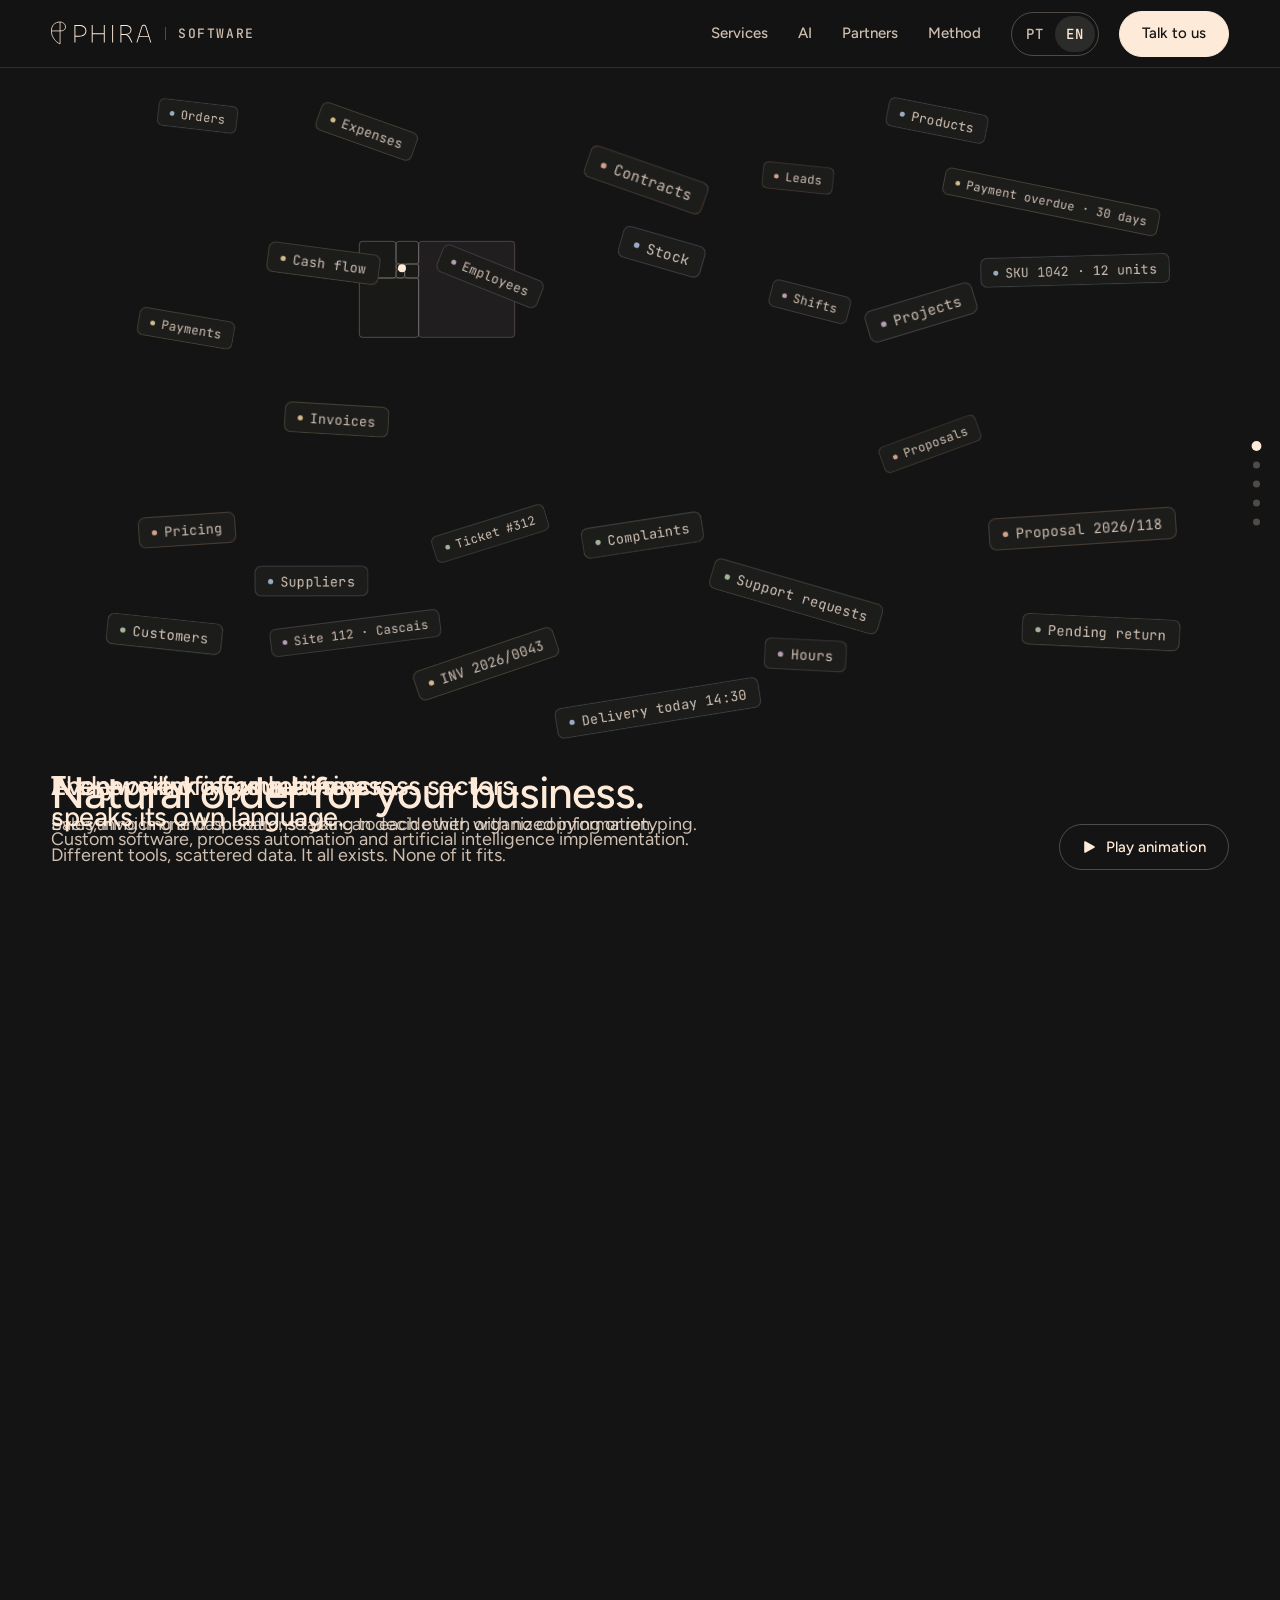
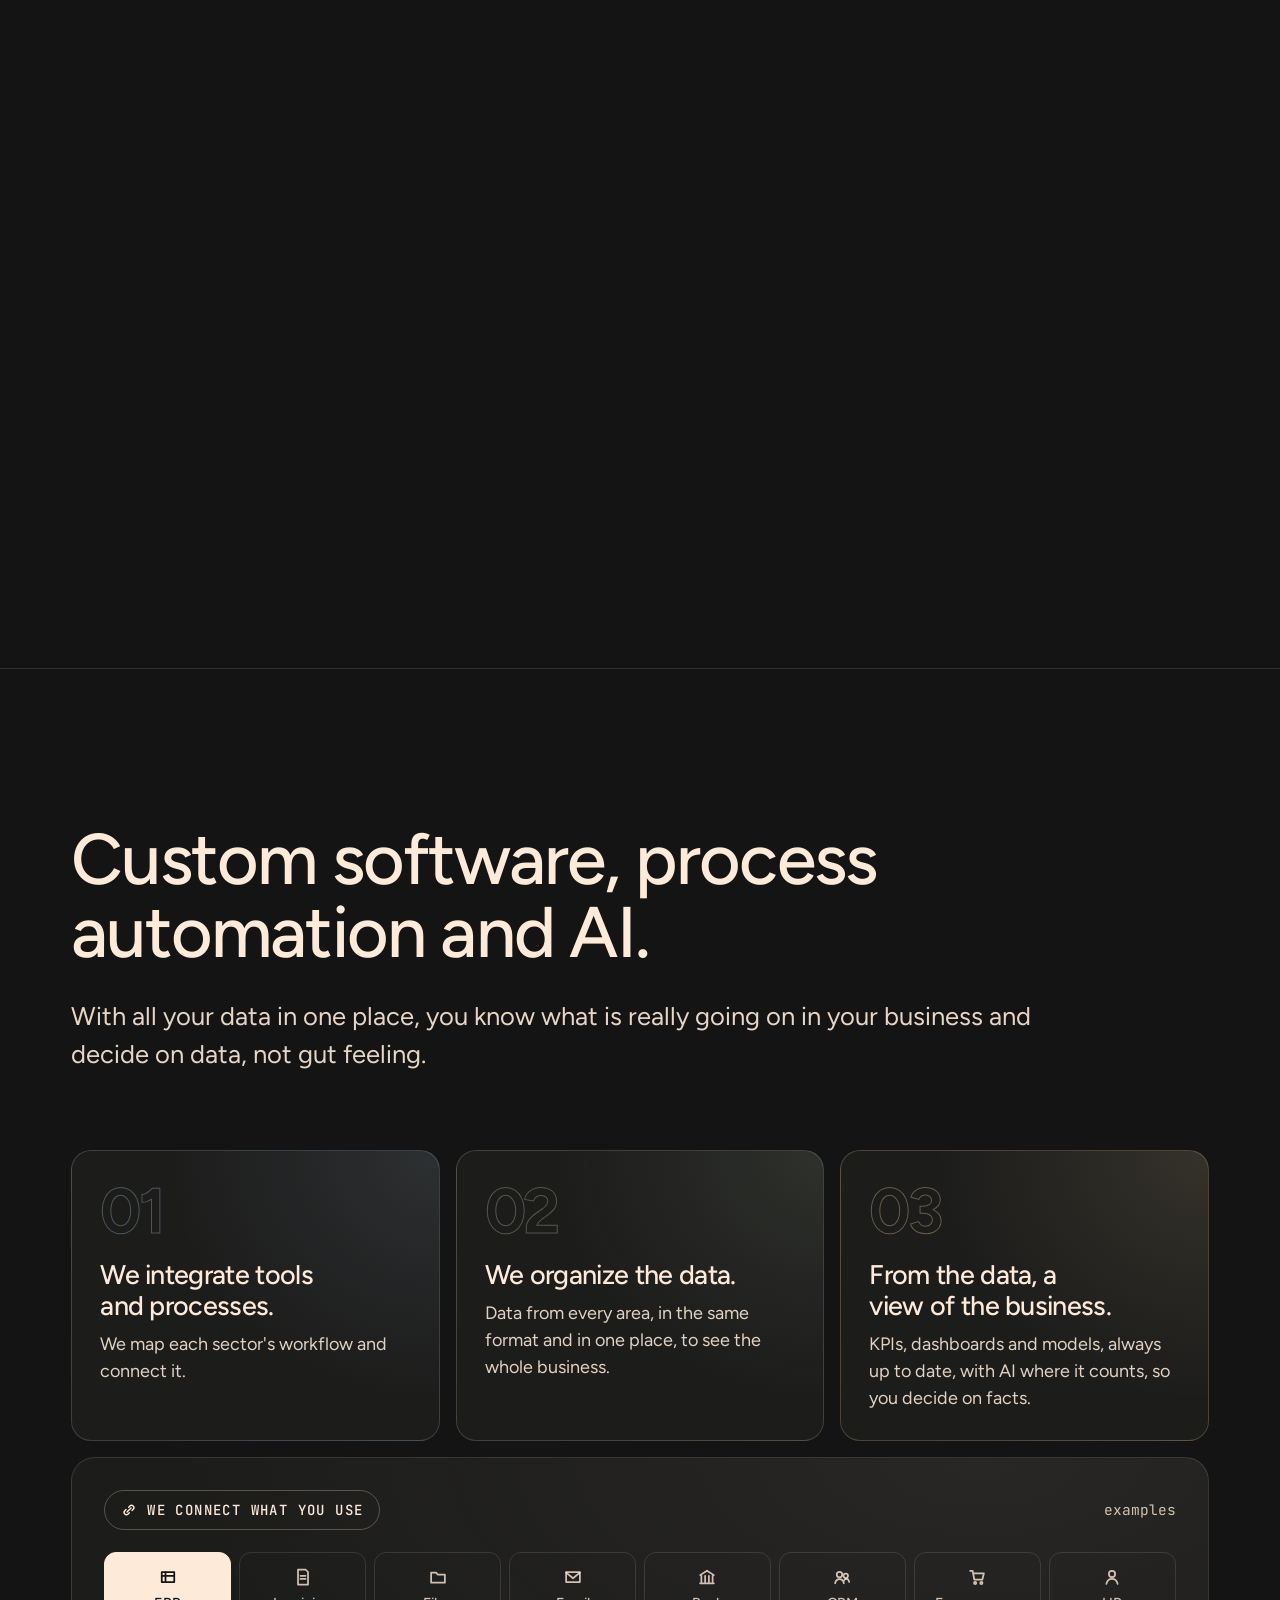
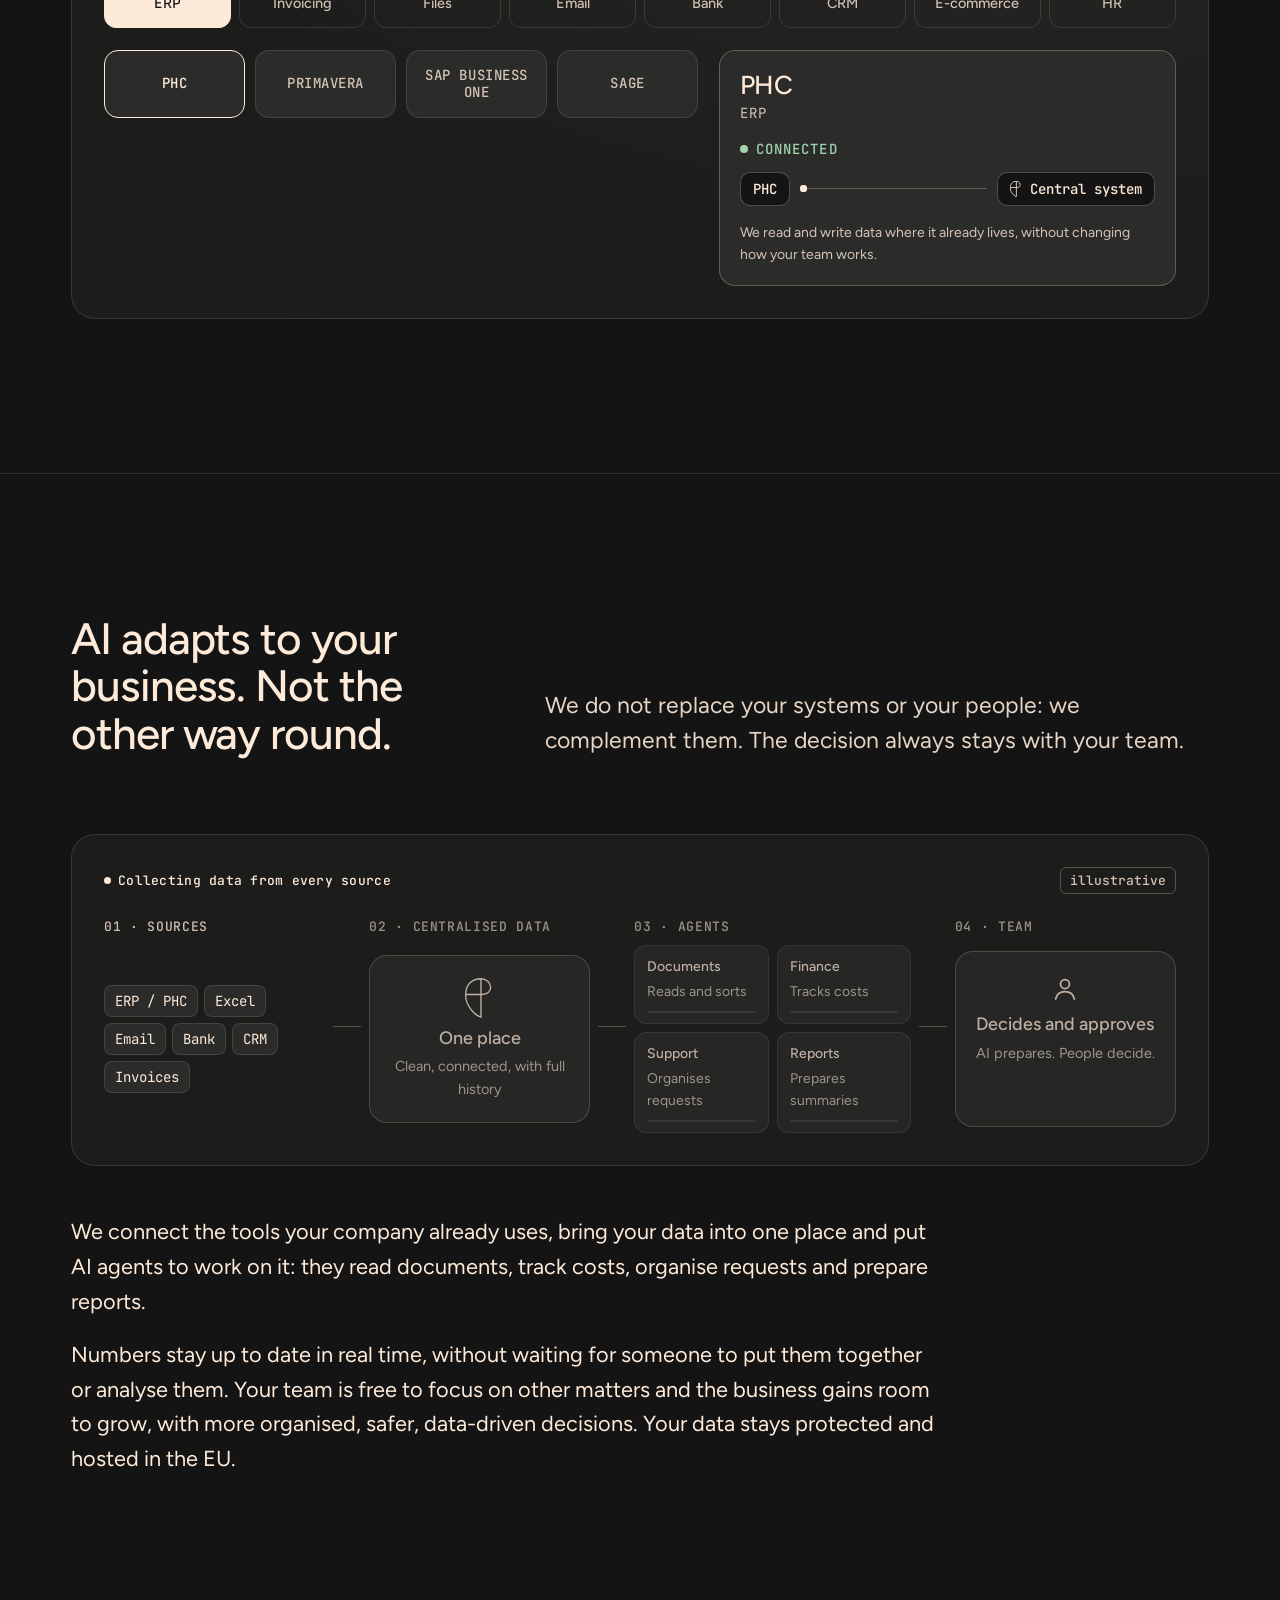
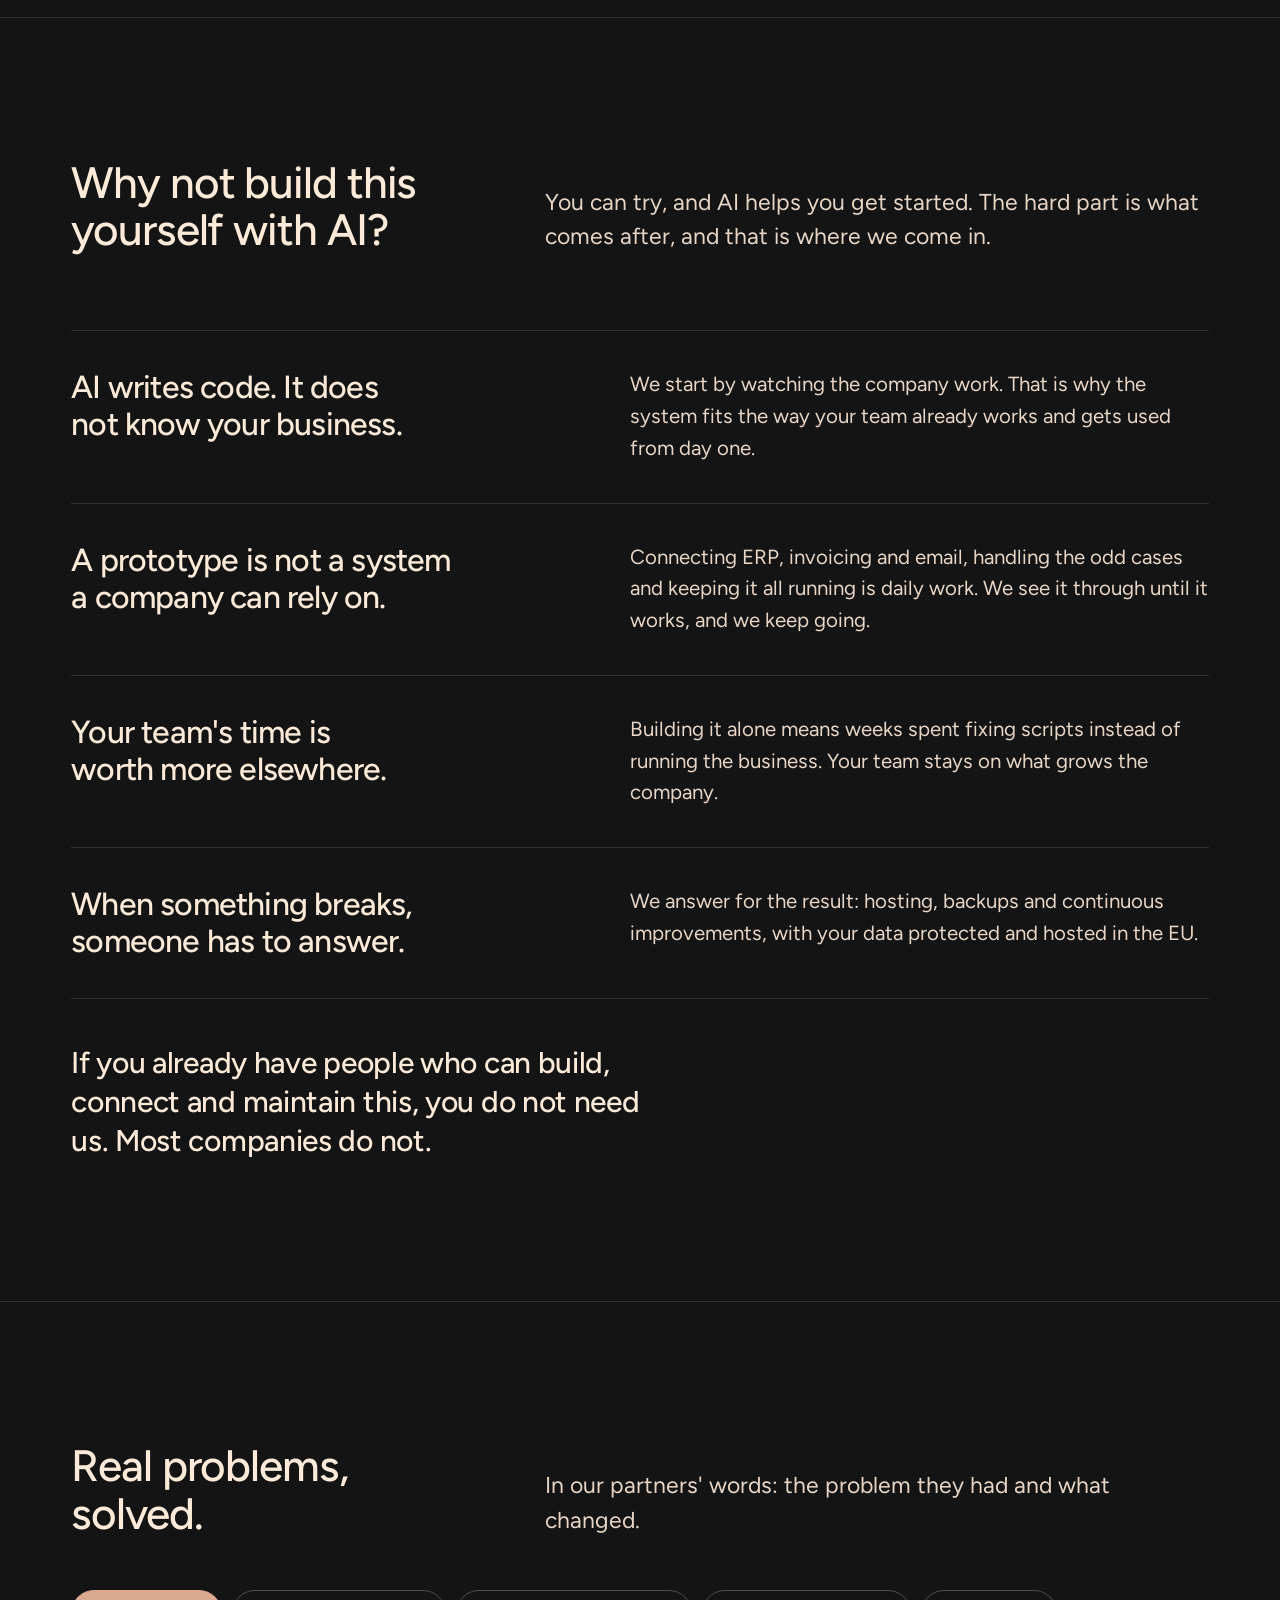
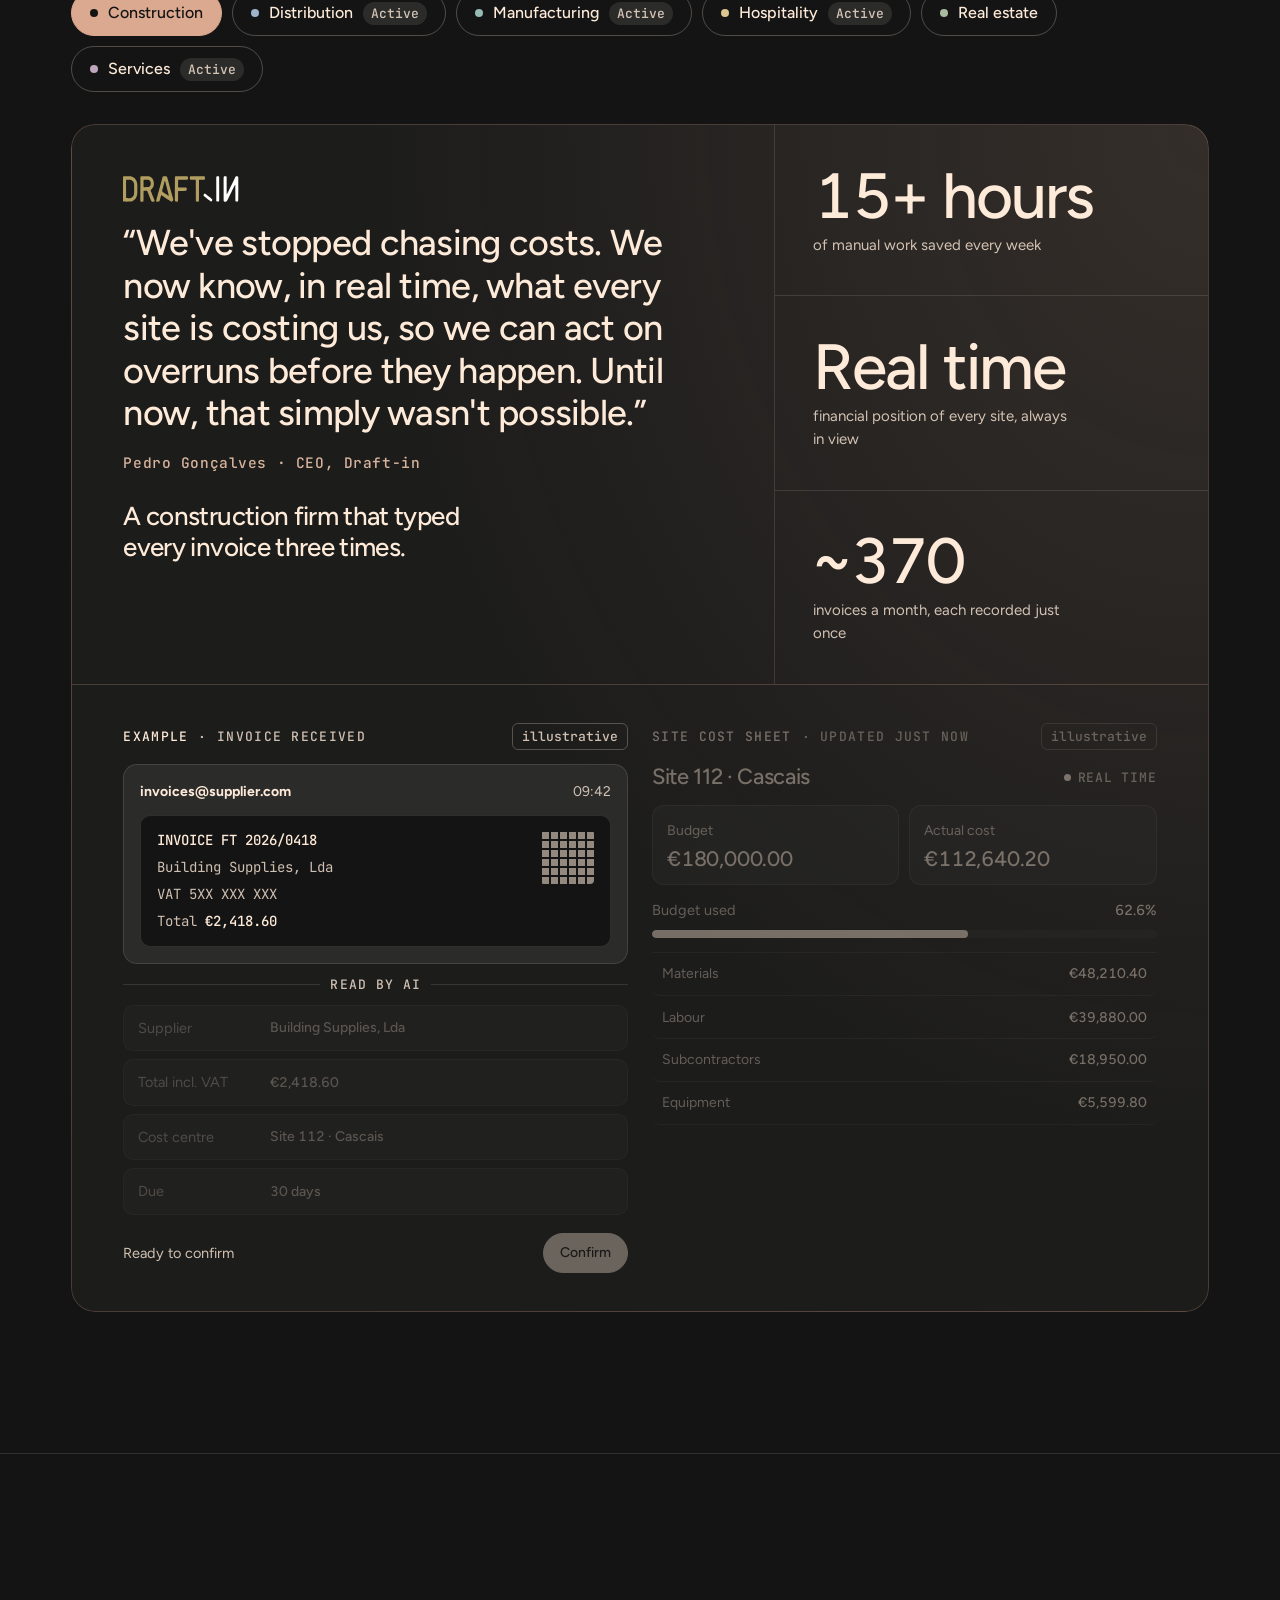
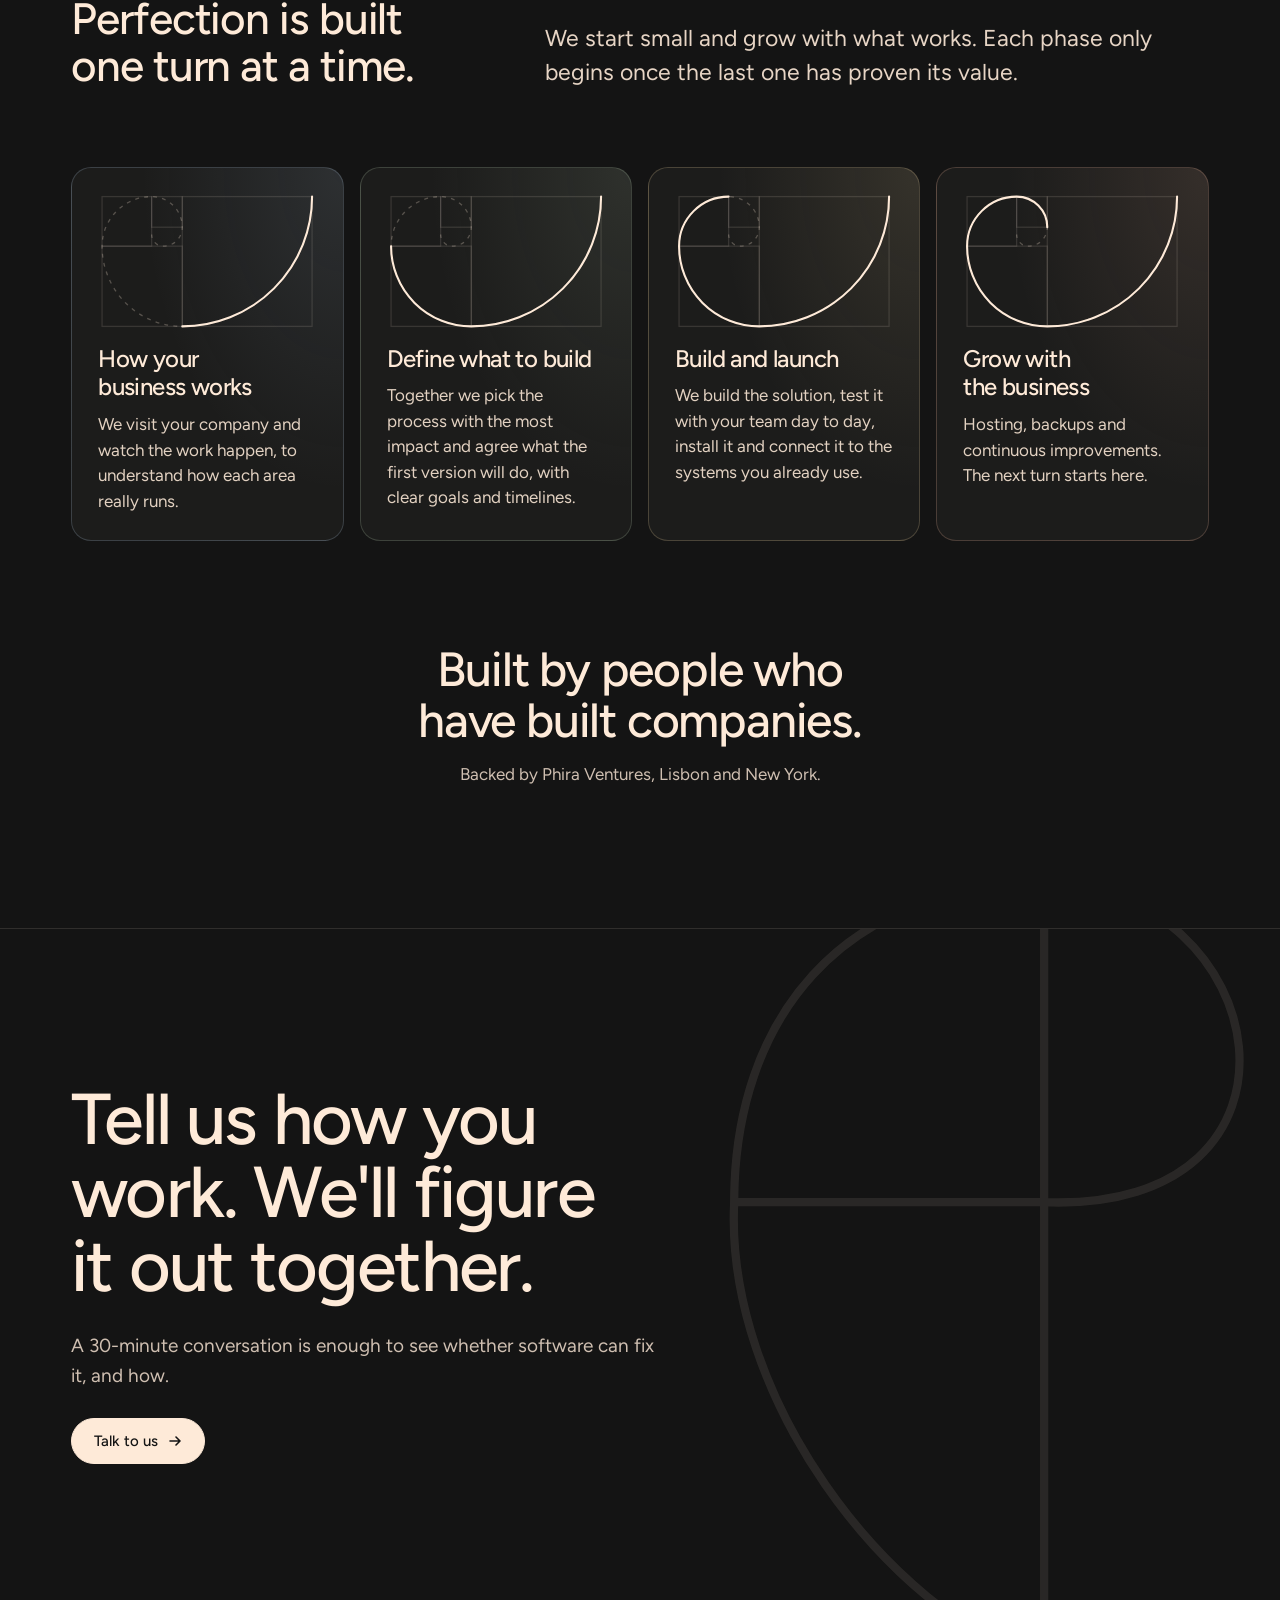
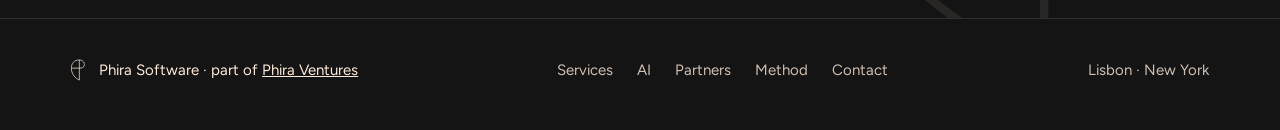
==== commit e098a105: "Feedback: leitura, títulos e secção "Porque não construir isto sozinho com IA?" - Fontes maiores em " ====
--- a/prototypes/site/index.html
+++ b/prototypes/site/index.html
@@ -33,7 +33,7 @@
   --surface:#1c1c1b;
   --surface-2:#2b2b2a;
   --text:#feead8;
-  --dim:rgba(254,234,216,.64);
+  --dim:rgba(254,234,216,.80);
   --line:rgba(254,234,216,.12);
   --line-2:rgba(254,234,216,.26);
   --font-display:"Satoshi","Figtree",system-ui,sans-serif;
@@ -53,23 +53,23 @@
 h1,h2,h3{font-family:var(--font-display);font-weight:500;letter-spacing:-.025em;text-wrap:balance;margin:0}
 p{margin:0}
 .wrap{max-width:var(--max);margin:0 auto;padding:0 var(--gutter)}
-.eyebrow{display:flex;align-items:center;gap:10px;font:500 12px/1 var(--font-mono);letter-spacing:.1em;text-transform:uppercase;color:var(--dim)}
+.eyebrow{display:flex;align-items:center;gap:10px;font:500 14px/1 var(--font-mono);letter-spacing:.1em;text-transform:uppercase;color:var(--dim)}
 .eyebrow b{font-weight:500;color:var(--text)}
 .section{padding:clamp(88px,11vw,168px) 0;border-top:1px solid var(--line)}
 .section-head{display:grid;grid-template-columns:minmax(0,1fr) minmax(0,1.618fr);gap:32px 64px;align-items:end;margin-bottom:clamp(48px,6vw,88px)}
 .section-head h2{font-size:clamp(34px,4.6vw,var(--t2));line-height:1.08}
-.section-head .lead{color:var(--dim);font-size:19px;max-width:52ch}
+.section-head .lead{color:rgba(254,234,216,.9);font-size:clamp(20px,1.9vw,23px);line-height:1.5;max-width:46ch}
 
 /* navegação */
 .nav{position:sticky;top:0;z-index:30;height:var(--nav);display:flex;align-items:center;gap:16px;padding:0 var(--gutter);background:rgba(20,20,20,.84);backdrop-filter:blur(12px);-webkit-backdrop-filter:blur(12px);border-bottom:1px solid var(--line)}
 .brand{display:flex;align-items:center;gap:12px;text-decoration:none;color:var(--text)}
 .brand svg{height:26px;width:auto}
-.brand small{font:500 11px/1 var(--font-mono);letter-spacing:.12em;text-transform:uppercase;color:var(--dim);padding-left:12px;border-left:1px solid var(--line-2)}
+.brand small{font:500 13px/1 var(--font-mono);letter-spacing:.12em;text-transform:uppercase;color:var(--dim);padding-left:12px;border-left:1px solid var(--line-2)}
 .nav-links{display:flex;gap:30px;margin-left:auto;margin-right:14px}
 .nav-links a{color:var(--dim);text-decoration:none;font-size:15px;font-weight:500;padding:8px 0;transition:color .2s}
 .nav-links a:hover{color:var(--text)}
 .lang{display:flex;border:1px solid var(--line-2);border-radius:999px;padding:3px;margin-right:4px}
-.lang button{min-width:40px;min-height:36px;border:0;border-radius:999px;background:transparent;color:var(--dim);font:500 12px/1 var(--font-mono);letter-spacing:.06em;cursor:pointer}
+.lang button{min-width:40px;min-height:36px;border:0;border-radius:999px;background:transparent;color:var(--dim);font:500 14px/1 var(--font-mono);letter-spacing:.06em;cursor:pointer}
 .lang button[aria-pressed="true"]{background:var(--surface-2);color:var(--text)}
 .btn{display:inline-flex;align-items:center;justify-content:center;gap:10px;min-height:46px;padding:0 22px;border-radius:999px;border:1px solid var(--text);background:var(--text);color:var(--bg);font:500 15px/1 var(--font-body);text-decoration:none;cursor:pointer;transition:background .2s,color .2s,border-color .2s}
 .btn:hover{background:transparent;color:var(--text)}
@@ -89,17 +89,17 @@
 .eye{fill:var(--text)}
 .eye-ring{fill:none;stroke:var(--text);stroke-width:1}
 
-.chip{position:absolute;left:0;top:0;display:flex;align-items:center;gap:7px;height:26px;padding:0 10px;border-radius:7px;background:var(--surface);border:1px solid var(--line);font:400 11px/1 var(--font-mono);color:var(--dim);white-space:nowrap;transform-origin:50% 50%;will-change:transform,opacity}
+.chip{position:absolute;left:0;top:0;display:flex;align-items:center;gap:7px;height:30px;padding:0 12px;border-radius:7px;background:var(--surface);border:1px solid var(--line);font:400 13px/1 var(--font-mono);color:var(--dim);white-space:nowrap;transform-origin:50% 50%;will-change:transform,opacity}
 .chip::before{content:"";width:5px;height:5px;border-radius:50%;background:var(--text);opacity:.55;flex:none}
-.label{position:absolute;left:0;top:0;display:flex;align-items:center;gap:8px;font:500 11px/1 var(--font-mono);letter-spacing:.08em;text-transform:uppercase;color:var(--text);white-space:nowrap;pointer-events:none}
+.label{position:absolute;left:0;top:0;display:flex;align-items:center;gap:8px;font:500 13px/1 var(--font-mono);letter-spacing:.08em;text-transform:uppercase;color:var(--text);white-space:nowrap;pointer-events:none}
 .label svg{width:16px;height:16px;flex:none;fill:none;stroke:currentColor;stroke-width:1.4;stroke-linecap:round;stroke-linejoin:round}
 .label{white-space:normal;line-height:1.25;align-items:flex-start}
-.label.mini{font-size:9px;letter-spacing:.04em;gap:5px}
+.label.mini{font-size:12px;letter-spacing:.04em;gap:5px}
 .label.mini svg{width:12px;height:12px}
 .label.hide{display:none}
 
 .card{position:absolute;left:0;top:0;width:260px;padding:14px;display:grid;gap:10px;border-radius:16px;background:var(--surface);border:1px solid var(--line-2);box-shadow:0 24px 60px rgba(0,0,0,.5);opacity:0;transform:scale(.001);will-change:transform,opacity;pointer-events:none}
-.card-h{display:flex;justify-content:space-between;align-items:baseline;gap:8px;font:500 11px/1.2 var(--font-mono);letter-spacing:.08em;text-transform:uppercase}
+.card-h{display:flex;justify-content:space-between;align-items:baseline;gap:8px;font:500 13px/1.2 var(--font-mono);letter-spacing:.08em;text-transform:uppercase}
 
 .akpi{position:absolute;left:0;top:0;display:grid;gap:4px;align-content:start;opacity:0;pointer-events:none}
 .akpi .v{font:500 var(--fs,28px)/1 var(--font-display);letter-spacing:-.02em;font-variant-numeric:tabular-nums}
@@ -113,11 +113,11 @@
 .akpi.n2 .row:nth-of-type(1),.akpi.n3 .row{display:flex}
 .fdot{fill:var(--text)}
 .tile.dec{flex-direction:column;align-items:flex-start;gap:4px;border-color:var(--line-2)}
-.tile.dec span{font:500 10px/1 var(--font-mono);letter-spacing:.08em;text-transform:uppercase;color:var(--dim)}
-.tile.dec b{font-size:13px;font-weight:500}
-.card-h i{font-style:normal;letter-spacing:0;text-transform:none;color:var(--dim);font-size:10px}
+.tile.dec span{font:500 12px/1 var(--font-mono);letter-spacing:.08em;text-transform:uppercase;color:var(--dim)}
+.tile.dec b{font-size:14.5px;font-weight:500}
+.card-h i{font-style:normal;letter-spacing:0;text-transform:none;color:var(--dim);font-size:12px}
 .tile{display:flex;align-items:center;justify-content:space-between;gap:12px;padding:10px 12px;border-radius:10px;background:var(--surface-2);border:1px solid var(--line)}
-.tile span{font-size:13px;font-weight:500;line-height:1.2}
+.tile span{font-size:14.5px;font-weight:500;line-height:1.2}
 .tile svg{width:84px;height:26px;flex:none;overflow:visible}
 .tile svg.sm{width:26px}
 .bar{fill:var(--text);transform-box:fill-box;transform-origin:50% 100%;transform:scaleY(var(--g,0))}
@@ -135,7 +135,7 @@
 .cap .btn{margin-top:16px}
 .actions{display:flex;align-items:center;gap:16px}
 #replay{white-space:nowrap}
-.hint{font:500 11px/1 var(--font-mono);letter-spacing:.1em;text-transform:uppercase;color:var(--dim)}
+.hint{font:500 13px/1 var(--font-mono);letter-spacing:.1em;text-transform:uppercase;color:var(--dim)}
 .rail{position:absolute;right:clamp(6px,1.6vw,24px);top:50%;transform:translateY(-50%);display:flex;flex-direction:column;gap:12px}
 .rail i{width:7px;height:7px;border-radius:50%;background:var(--line-2);transition:background .3s,transform .3s}
 .rail i.on{background:var(--text);transform:scale(1.4)}
@@ -147,21 +147,21 @@
 .offer{margin-top:clamp(48px,6vw,80px);display:grid;grid-template-columns:repeat(3,minmax(0,1fr));gap:0;border:1px solid var(--line);border-radius:20px;overflow:hidden}
 .offer div{padding:28px 28px 32px;display:grid;gap:10px;align-content:start}
 .offer div+div{border-left:1px solid var(--line)}
-.offer .k{font:500 12px/1 var(--font-mono);letter-spacing:.1em;text-transform:uppercase;color:var(--dim)}
+.offer .k{font:500 14px/1 var(--font-mono);letter-spacing:.1em;text-transform:uppercase;color:var(--dim)}
 .offer h3{font-size:var(--t1);line-height:1.15}
 .offer p{color:var(--dim);max-width:34ch}
 
 
 /* manifesto: ligar → organizar → construir */
-.man-lead{margin-top:28px;font-size:clamp(19px,1.8vw,22px);line-height:1.5;color:var(--dim);max-width:60ch}
+.man-lead{margin-top:28px;font-size:clamp(21px,2vw,26px);line-height:1.5;color:rgba(254,234,216,.9);max-width:60ch}
 .steps3{margin-top:clamp(48px,6vw,80px);display:grid;grid-template-columns:repeat(3,minmax(0,1fr));gap:16px}
 .step3{position:relative;display:grid;gap:10px;align-content:start;padding:28px;border-radius:20px;border:1px solid var(--line);background:var(--surface);overflow:hidden;min-height:250px}
-.step3 .big{position:absolute;right:18px;top:6px;font:700 96px/1 var(--font-display);letter-spacing:-.04em;color:transparent;-webkit-text-stroke:1px var(--line-2);pointer-events:none}
-.step3 .k{display:inline-grid;place-items:center;justify-self:start;height:30px;padding:0 12px;border-radius:999px;background:var(--text);color:var(--bg);font:500 12px/1 var(--font-mono);letter-spacing:.08em;text-transform:uppercase;margin-bottom:28px}
+.step3 .big{position:static;font:700 64px/1 var(--font-display);letter-spacing:-.04em;color:transparent;-webkit-text-stroke:1px var(--line-2);pointer-events:none;margin-bottom:6px}
+.step3 .k{display:inline-grid;place-items:center;justify-self:start;height:30px;padding:0 12px;border-radius:999px;background:var(--text);color:var(--bg);font:500 14px/1 var(--font-mono);letter-spacing:.08em;text-transform:uppercase;margin-bottom:28px}
 .step3 h3{font-size:var(--t1);line-height:1.15}
-.step3 p{color:var(--dim);max-width:34ch}
+.step3 p{color:rgba(254,234,216,.88);font-size:18px;line-height:1.5;max-width:34ch}
 .gains{margin-top:16px;display:grid;grid-template-columns:1.05fr 1fr;gap:clamp(24px,4vw,64px);align-items:center;padding:clamp(28px,4vw,48px);border-radius:24px;border:1px solid var(--line);background:var(--surface)}
-.gains-k{font:500 12px/1 var(--font-mono);letter-spacing:.1em;text-transform:uppercase;color:var(--dim)}
+.gains-k{font:500 14px/1 var(--font-mono);letter-spacing:.1em;text-transform:uppercase;color:var(--dim)}
 .gains h3{margin-top:16px;font-size:clamp(28px,3.4vw,var(--t2));line-height:1.08}
 .gains-sub{margin-top:16px;max-width:30ch;color:var(--dim);font-size:clamp(17px,1.6vw,20px);line-height:1.5}
 .gains ul{list-style:none;margin:0;padding:0;display:grid;gap:12px}
@@ -172,29 +172,29 @@
 .gains li span{color:var(--dim)}
 .connect{margin-top:16px;border-radius:24px;border:1px solid var(--line);background:radial-gradient(120% 140% at 80% 0%,rgba(254,234,216,.05),transparent 60%),var(--surface);padding:clamp(20px,3vw,32px);display:grid;gap:22px}
 .connect-top{display:flex;justify-content:space-between;align-items:center;gap:12px}
-.pill{display:inline-flex;align-items:center;gap:10px;height:40px;padding:0 16px;border-radius:999px;border:1px solid var(--line-2);font:500 12px/1 var(--font-mono);letter-spacing:.1em;text-transform:uppercase}
+.pill{display:inline-flex;align-items:center;gap:10px;height:40px;padding:0 16px;border-radius:999px;border:1px solid var(--line-2);font:500 14px/1 var(--font-mono);letter-spacing:.1em;text-transform:uppercase}
 .pill svg{width:16px;height:16px;fill:none;stroke:currentColor;stroke-width:1.4;stroke-linecap:round}
-.count-c{font:400 13px/1 var(--font-mono);color:var(--dim)}
+.count-c{font:400 14.5px/1 var(--font-mono);color:var(--dim)}
 .tabs{display:grid;grid-template-columns:repeat(8,minmax(0,1fr));gap:8px}
-.tab{display:grid;justify-items:center;gap:8px;padding:14px 6px;border-radius:12px;border:1px solid var(--line);background:transparent;color:var(--dim);font:500 13px/1.2 var(--font-body);cursor:pointer;transition:background .3s,border-color .3s,color .3s}
+.tab{display:grid;justify-items:center;gap:8px;padding:14px 6px;border-radius:12px;border:1px solid var(--line);background:transparent;color:var(--dim);font:500 14.5px/1.2 var(--font-body);cursor:pointer;transition:background .3s,border-color .3s,color .3s}
 .tab svg{width:20px;height:20px;fill:none;stroke:currentColor;stroke-width:1.4;stroke-linecap:round;stroke-linejoin:round}
 .tab:hover{color:var(--text);border-color:var(--line-2)}
 .tab[aria-selected="true"]{color:var(--bg);background:var(--text);border-color:var(--text)}
 .connect-body{display:grid;grid-template-columns:minmax(0,1.3fr) minmax(0,1fr);gap:20px;align-items:stretch}
 .tiles{display:grid;grid-template-columns:repeat(4,minmax(0,1fr));gap:10px;align-content:start}
-.tile2{display:grid;justify-items:center;align-content:center;min-height:64px;gap:10px;padding:16px 8px;border-radius:14px;border:1px solid var(--line);background:var(--surface-2);font:500 12px/1.2 var(--font-mono);letter-spacing:.04em;text-align:center;text-transform:uppercase;color:var(--dim);animation:tileIn .5s cubic-bezier(.2,.7,.2,1) both;transition:border-color .3s,color .3s}
+.tile2{display:grid;justify-items:center;align-content:center;min-height:64px;gap:10px;padding:16px 8px;border-radius:14px;border:1px solid var(--line);background:var(--surface-2);font:500 14px/1.2 var(--font-mono);letter-spacing:.04em;text-align:center;text-transform:uppercase;color:var(--dim);animation:tileIn .5s cubic-bezier(.2,.7,.2,1) both;transition:border-color .3s,color .3s}
 .tile2.on{border-color:var(--text);color:var(--text)}
 @keyframes tileIn{from{opacity:0;transform:translateY(10px) scale(.96)}}
 .c-detail{display:grid;gap:16px;align-content:start;padding:20px;border-radius:16px;border:1px solid var(--line-2);background:var(--surface-2)}
 .c-row{display:flex;align-items:center;gap:14px}
 .c-row b{display:block;font:500 26px/1.1 var(--font-display);letter-spacing:-.02em}
-.c-cat{font:400 12px/1 var(--font-mono);color:var(--dim);text-transform:uppercase;letter-spacing:.08em}
-.c-status{display:flex;align-items:center;gap:8px;font:500 12px/1 var(--font-mono);letter-spacing:.08em;text-transform:uppercase;color:#9fd3ad}
+.c-cat{font:400 14px/1 var(--font-mono);color:var(--dim);text-transform:uppercase;letter-spacing:.08em}
+.c-status{display:flex;align-items:center;gap:8px;font:500 14px/1 var(--font-mono);letter-spacing:.08em;text-transform:uppercase;color:#9fd3ad}
 .c-status i{width:8px;height:8px;border-radius:50%;background:#9fd3ad}
 .c-status.wait{color:var(--dim)}
 .c-status.wait i{background:var(--dim);animation:pulse 1s infinite}
 .c-flow{display:grid;grid-template-columns:auto minmax(30px,1fr) auto;align-items:center;gap:10px}
-.c-node{display:inline-flex;align-items:center;gap:8px;height:34px;padding:0 12px;border-radius:10px;border:1px solid var(--line-2);background:var(--bg);font:500 12px/1 var(--font-mono);white-space:nowrap}
+.c-node{display:inline-flex;align-items:center;gap:8px;height:34px;padding:0 12px;border-radius:10px;border:1px solid var(--line-2);background:var(--bg);font:500 14px/1 var(--font-mono);white-space:nowrap}
 .c-node svg{height:16px;width:auto;fill:none;stroke:var(--text);stroke-width:6}
 .c-line{position:relative;height:1px;background:var(--line-2)}
 .c-line i{position:absolute;top:-3px;left:0;width:7px;height:7px;border-radius:50%;background:var(--text);animation:travel 1.4s ease-in-out infinite}
@@ -214,7 +214,7 @@
 .flow.cycling .col.on .agent .prog::after{animation:prog 1.6s ease-out both}
 .flow.cycling .col.on .agent:nth-child(2) .prog::after{animation-delay:.2s}.flow.cycling .col.on .agent:nth-child(3) .prog::after{animation-delay:.4s}.flow.cycling .col.on .agent:nth-child(4) .prog::after{animation-delay:.6s}
 @keyframes prog{to{width:100%}}
-.ok{display:inline-flex;align-items:center;gap:6px;margin-top:6px;height:28px;padding:0 12px;border-radius:999px;background:var(--text);color:var(--bg);font:500 12px/1 var(--font-mono);letter-spacing:.04em;opacity:0;transform:scale(.8)}
+.ok{display:inline-flex;align-items:center;gap:6px;margin-top:6px;height:28px;padding:0 12px;border-radius:999px;background:var(--text);color:var(--bg);font:500 14px/1 var(--font-mono);letter-spacing:.04em;opacity:0;transform:scale(.8)}
 .flow.cycling .col.on .ok{animation:okPop .5s .9s cubic-bezier(.3,1.6,.5,1) both}
 .flow:not(.cycling) .ok{opacity:1;transform:none}
 @keyframes okPop{to{opacity:1;transform:none}}
@@ -228,7 +228,7 @@
 }
 @media (max-width:760px){
   .tiles{grid-template-columns:repeat(2,minmax(0,1fr))}
-  .tab{font-size:12px;padding:12px 4px}
+  .tab{font-size:14px;padding:12px 4px}
 }
 @media (prefers-reduced-motion:reduce){
   .tile2,.c-line i{animation:none}
@@ -242,7 +242,7 @@
 .area h3{font-size:24px;line-height:1.15}
 .area p{color:var(--dim);font-size:16px;max-width:36ch}
 .area ul{list-style:none;margin:6px 0 0;padding:0;display:flex;flex-wrap:wrap;gap:8px;align-self:end}
-.area li{font:400 12px/1 var(--font-mono);padding:8px 10px;border-radius:8px;border:1px solid var(--line);color:var(--dim)}
+.area li{font:400 14px/1 var(--font-mono);padding:8px 10px;border-radius:8px;border:1px solid var(--line);color:var(--dim)}
 .area .arc{position:absolute;right:-1px;bottom:-1px;width:96px;height:96px;pointer-events:none;opacity:.5;transition:opacity .3s}
 .area:hover .arc{opacity:1}
 .area .arc path{fill:none;stroke:var(--line-2);stroke-width:1}
@@ -251,7 +251,7 @@
 .ai-grid{display:grid;grid-template-columns:minmax(0,1fr) minmax(0,1fr);gap:clamp(32px,5vw,72px);align-items:start}
 .uses{list-style:none;margin:0;padding:0;border-top:1px solid var(--line)}
 .uses li{display:grid;grid-template-columns:56px minmax(0,1fr);gap:16px;padding:22px 0;border-bottom:1px solid var(--line)}
-.uses .n{font:500 12px/1.9 var(--font-mono);color:var(--dim)}
+.uses .n{font:500 14px/1.9 var(--font-mono);color:var(--dim)}
 .uses h3{font-size:22px;line-height:1.2;margin-bottom:6px}
 .uses p{color:var(--dim);font-size:16px;max-width:44ch}
 .principles{display:flex;flex-wrap:wrap;gap:10px;margin-top:28px}
@@ -260,26 +260,26 @@
 
 .demo{position:sticky;top:calc(var(--nav) + 32px);border-radius:24px;background:var(--surface);border:1px solid var(--line);padding:20px;display:grid;gap:14px}
 .demo-top{display:flex;justify-content:space-between;align-items:center;gap:12px}
-.demo-top .eyebrow{font-size:11px}
-.tag{font:500 11px/1 var(--font-mono);padding:6px 9px;border-radius:6px;border:1px solid var(--line-2);color:var(--dim)}
+.demo-top .eyebrow{font-size:13px}
+.tag{font:500 13px/1 var(--font-mono);padding:6px 9px;border-radius:6px;border:1px solid var(--line-2);color:var(--dim)}
 .mail{border-radius:14px;background:var(--surface-2);border:1px solid var(--line);padding:16px;display:grid;gap:12px}
 .mail-h{display:flex;justify-content:space-between;gap:12px;font-size:14px}
 .mail-h span{color:var(--dim)}
-.inv{position:relative;border-radius:10px;background:var(--bg);border:1px solid var(--line);padding:14px 16px;display:grid;grid-template-columns:minmax(0,1fr) auto;gap:6px 16px;font:400 12px/1.5 var(--font-mono);color:var(--dim);overflow:hidden}
+.inv{position:relative;border-radius:10px;background:var(--bg);border:1px solid var(--line);padding:14px 16px;display:grid;grid-template-columns:minmax(0,1fr) auto;gap:6px 16px;font:400 14px/1.5 var(--font-mono);color:var(--dim);overflow:hidden}
 .inv b{font-weight:500;color:var(--text)}
 .inv .qr{grid-row:1/span 4;grid-column:2;width:54px;height:54px;border-radius:4px;background:
   conic-gradient(from 90deg at 2px 2px,var(--text) 25%,transparent 0) 0 0/9px 9px;opacity:.55}
 .scan{position:absolute;left:0;right:0;top:0;height:34px;background:linear-gradient(180deg,transparent,rgba(254,234,216,.16),transparent);opacity:0;pointer-events:none}
-.arrow{display:flex;align-items:center;gap:10px;color:var(--dim);font:500 11px/1 var(--font-mono);letter-spacing:.08em;text-transform:uppercase}
+.arrow{display:flex;align-items:center;gap:10px;color:var(--dim);font:500 13px/1 var(--font-mono);letter-spacing:.08em;text-transform:uppercase}
 .arrow::before,.arrow::after{content:"";flex:1;height:1px;background:var(--line)}
 .fields{display:grid;gap:8px}
 .field{display:grid;grid-template-columns:120px minmax(0,1fr) auto;gap:12px;align-items:center;padding:11px 14px;border-radius:10px;border:1px solid var(--line);background:var(--surface-2);font-size:14px;opacity:.28;transition:opacity .35s,border-color .35s}
-.field span{color:var(--dim);font-size:13px}
+.field span{color:var(--dim);font-size:14.5px}
 .field b{font-weight:500;font-variant-numeric:tabular-nums;white-space:nowrap;overflow:hidden;text-overflow:ellipsis}
 .field i{width:18px;height:18px;border-radius:50%;border:1px solid var(--line-2);display:grid;place-items:center;font-style:normal}
 .field i svg{width:10px;height:10px;fill:none;stroke:var(--text);stroke-width:2;stroke-linecap:round;stroke-linejoin:round}
 .confirm{display:flex;justify-content:space-between;align-items:center;gap:12px;padding-top:4px}
-.confirm p{font-size:13px;color:var(--dim)}
+.confirm p{font-size:14.5px;color:var(--dim)}
 
 
 /* demo: da fatura à folha de obra */
@@ -304,15 +304,15 @@
 .demo.done .c-done{display:block;color:var(--text)}
 .fin-head{display:flex;justify-content:space-between;align-items:center;gap:12px}
 .fin-head h4{margin:0;font:500 22px/1.2 var(--font-display);letter-spacing:-.015em}
-.live{display:inline-flex;align-items:center;gap:7px;font:500 11px/1 var(--font-mono);letter-spacing:.06em;text-transform:uppercase;color:var(--dim)}
+.live{display:inline-flex;align-items:center;gap:7px;font:500 13px/1 var(--font-mono);letter-spacing:.06em;text-transform:uppercase;color:var(--dim)}
 .live i{width:7px;height:7px;border-radius:50%;background:var(--text);animation:pulse 1.6s ease-in-out infinite}
 @keyframes pulse{50%{opacity:.25}}
 .fin-kpis{display:grid;grid-template-columns:1fr 1fr;gap:10px}
 .fin-kpis div{display:grid;gap:6px;padding:14px;border-radius:12px;background:var(--surface-2);border:1px solid var(--line)}
-.fin-kpis span{font-size:12px;color:var(--dim)}
+.fin-kpis span{font-size:14px;color:var(--dim)}
 .fin-kpis b{font:500 21px/1.1 var(--font-display);letter-spacing:-.01em;font-variant-numeric:tabular-nums;white-space:nowrap}
 .budget{display:grid;gap:8px}
-.bar-row{display:flex;justify-content:space-between;font-size:13px;color:var(--dim)}
+.bar-row{display:flex;justify-content:space-between;font-size:14.5px;color:var(--dim)}
 .bar-row b{color:var(--text);font-weight:500;font-variant-numeric:tabular-nums}
 .track{height:8px;border-radius:99px;background:var(--surface-2);overflow:hidden}
 .track i{display:block;height:100%;width:62.6%;border-radius:99px;background:var(--text)}
@@ -322,10 +322,10 @@
 .line b{font-weight:500;font-variant-numeric:tabular-nums;white-space:nowrap}
 .demo.hit .line.hot{background:rgba(254,234,216,.08)}
 .demo.hit .line.hot span{color:var(--text)}
-.newentry{display:flex;flex-wrap:wrap;gap:4px 10px;font:400 11.5px/1.4 var(--font-mono);color:var(--dim);max-height:0;opacity:0;overflow:hidden;padding:0 10px;transition:max-height .5s,opacity .5s,padding .5s;border-bottom:1px solid transparent}
+.newentry{display:flex;flex-wrap:wrap;gap:4px 10px;font:400 13.5px/1.4 var(--font-mono);color:var(--dim);max-height:0;opacity:0;overflow:hidden;padding:0 10px;transition:max-height .5s,opacity .5s,padding .5s;border-bottom:1px solid transparent}
 .newentry .amt{color:var(--text);font-weight:500}
 .demo.hit .newentry{max-height:60px;opacity:1;padding:8px 10px;border-bottom-color:var(--line)}
-.alert{display:flex;gap:10px;align-items:flex-start;padding:12px 14px;border-radius:12px;border:1px solid var(--line-2);background:var(--surface-2);font-size:13px;line-height:1.45;opacity:0;transform:translateY(6px);transition:opacity .5s,transform .5s}
+.alert{display:flex;gap:10px;align-items:flex-start;padding:12px 14px;border-radius:12px;border:1px solid var(--line-2);background:var(--surface-2);font-size:14.5px;line-height:1.45;opacity:0;transform:translateY(6px);transition:opacity .5s,transform .5s}
 .alert svg{width:16px;height:16px;flex:none;margin-top:1px;fill:none;stroke:var(--text);stroke-width:1.4;stroke-linecap:round;stroke-linejoin:round}
 .alert p span{color:var(--dim)}
 .demo.alerted .alert{opacity:1;transform:none}
@@ -338,21 +338,21 @@
 .flow-row{display:grid;grid-template-columns:minmax(0,1fr) 44px minmax(0,1fr) 44px minmax(0,1.25fr) 44px minmax(0,1fr);align-items:center}
 .col{display:grid;grid-template-rows:auto 1fr;gap:12px;align-self:stretch;transition:opacity .5s}
 .col>:last-child{align-self:center}
-.flow.cycling .col{opacity:.38}
+.flow.cycling .col{opacity:.72}
 .flow.cycling .col.on{opacity:1}
-.col-k{font:500 11px/1 var(--font-mono);letter-spacing:.1em;text-transform:uppercase;color:var(--dim)}
+.col-k{font:500 13px/1 var(--font-mono);letter-spacing:.05em;text-transform:uppercase;color:var(--dim)}
 .srcs{list-style:none;margin:0;padding:0;display:flex;flex-wrap:wrap;gap:6px}
-.srcs li{font:400 12px/1 var(--font-mono);padding:8px 10px;border-radius:8px;border:1px solid var(--line);background:var(--surface-2)}
+.srcs li{font:400 14px/1 var(--font-mono);padding:8px 10px;border-radius:8px;border:1px solid var(--line);background:var(--surface-2)}
 .core{display:grid;justify-items:center;text-align:center;gap:6px;padding:22px 14px;border-radius:18px;border:1px solid var(--line-2);background:var(--surface-2)}
 .core svg{height:40px;width:auto;margin-bottom:4px}
 .core svg{fill:none;stroke:var(--text);stroke-width:4}
 .core svg.person{width:30px;height:30px;fill:none;stroke:var(--text);stroke-width:1.4;stroke-linecap:round}
 .core b{font:500 18px/1.2 var(--font-display)}
-.core span{font-size:13px;color:var(--dim)}
+.core span{font-size:14.5px;color:var(--dim)}
 .agents{display:grid;grid-template-columns:1fr 1fr;gap:8px}
 .agent{display:grid;gap:3px;padding:10px 12px;border-radius:12px;border:1px solid var(--line);background:var(--surface-2)}
 .agent b{font-size:14px;font-weight:500}
-.agent span{font-size:12px;color:var(--dim)}
+.agent span{font-size:14px;color:var(--dim)}
 .wire{position:relative;height:1px;background:var(--line-2);margin:0 8px}
 .wire i{position:absolute;top:-3px;left:0;width:7px;height:7px;border-radius:50%;background:var(--text);opacity:0}
 .flow.cycling .wire.on i,.ctl .wire i{animation:travel 1.2s ease-in-out infinite}
@@ -360,7 +360,7 @@
 @keyframes travelv{0%{top:0;opacity:0}15%,85%{opacity:1}100%{top:calc(100% - 7px);opacity:0}}
 .agent-cards{display:grid;grid-template-columns:repeat(4,minmax(0,1fr));gap:16px;margin-top:16px}
 .agent-card{display:grid;gap:10px;align-content:start;padding:24px;border-radius:20px;border:1px solid var(--line);background:var(--surface)}
-.agent-card .n{font:500 12px/1 var(--font-mono);color:var(--dim)}
+.agent-card .n{font:500 14px/1 var(--font-mono);color:var(--dim)}
 .agent-card h3{font-size:20px;line-height:1.2}
 .agent-card p{color:var(--dim);font-size:15px}
 #ia .principles{margin-top:24px}
@@ -369,7 +369,7 @@
 .versus{display:grid;grid-template-columns:1fr 1fr;gap:16px;margin-top:16px}
 .vs-col{padding:24px 26px;border-radius:20px;border:1px solid var(--line)}
 .vs-col.yes{background:var(--surface-2);border-color:var(--line-2)}
-.vs-k{font:500 12px/1 var(--font-mono);letter-spacing:.1em;text-transform:uppercase;color:var(--dim);margin-bottom:16px}
+.vs-k{font:500 14px/1 var(--font-mono);letter-spacing:.1em;text-transform:uppercase;color:var(--dim);margin-bottom:16px}
 .vs-col ul{list-style:none;margin:0;padding:0;display:grid;gap:12px}
 .vs-col li{display:flex;align-items:center;gap:12px;font-size:18px;font-weight:500}
 .vs-col.no li{color:var(--dim);text-decoration:line-through;text-decoration-color:var(--line-2)}
@@ -385,7 +385,7 @@
 .ctl .wire i{animation-duration:1.8s}
 .ctl-src{display:grid;gap:10px}
 .src{display:grid;gap:6px;padding:16px;border-radius:14px;border:1px solid var(--line);background:var(--surface-2)}
-.src .k{font:500 11px/1 var(--font-mono);letter-spacing:.1em;text-transform:uppercase;color:var(--dim)}
+.src .k{font:500 13px/1 var(--font-mono);letter-spacing:.1em;text-transform:uppercase;color:var(--dim)}
 .src b{font-size:15px;font-weight:500}
 .ctl-dash{display:grid;gap:14px;padding:18px;border-radius:16px;border:1px solid var(--line-2);background:var(--surface-2)}
 .ctl-dash .fin-kpis div{background:var(--bg)}
@@ -423,10 +423,10 @@
 .step .sq2{fill:none;stroke:var(--line);stroke-width:1}
 .step .arcs{fill:none;stroke:var(--text);stroke-width:1.6;stroke-linecap:round}
 .step .ghost-arc{fill:none;stroke:var(--line-2);stroke-width:1;stroke-dasharray:3 4}
-.step .k{font:500 12px/1 var(--font-mono);letter-spacing:.1em;text-transform:uppercase;color:var(--dim)}
-.step h3{font-size:24px}
-.step p{color:var(--dim);font-size:16px}
-.step .when{font:400 12px/1.4 var(--font-mono);color:var(--text);padding-top:14px;border-top:1px solid var(--line)}
+.step .k{font:500 14px/1 var(--font-mono);letter-spacing:.1em;text-transform:uppercase;color:var(--dim)}
+.step h3{font-size:24px;line-height:1.2}
+.step p{color:rgba(254,234,216,.88);font-size:17px;line-height:1.5}
+.step .when{font:400 14px/1.4 var(--font-mono);color:var(--text);padding-top:14px;border-top:1px solid var(--line)}
 
 /* ---------- caso ---------- */
 .case{display:grid;grid-template-columns:minmax(0,1.618fr) minmax(0,1fr);border:1px solid var(--line);border-radius:24px;overflow:hidden;background:var(--surface)}
@@ -434,16 +434,16 @@
 .case-meta{display:flex;flex-wrap:wrap;gap:8px}
 .case-body h3{font-size:clamp(22px,2.2vw,26px);line-height:1.2;max-width:30ch;padding-top:8px}
 .case-brand{font:700 clamp(44px,5.4vw,72px)/1 var(--font-display);letter-spacing:-.04em}
-.slide .case-meta .tag{font-size:13px;padding:8px 13px;border-radius:8px;color:var(--text)}
+.slide .case-meta .tag{font-size:14.5px;padding:8px 13px;border-radius:8px;color:var(--text)}
 .quote{margin:0;display:grid;gap:18px}
 .quote blockquote{margin:0}
 .quote blockquote p{font:500 clamp(26px,3vw,36px)/1.18 var(--font-display);letter-spacing:-.02em;color:var(--text);max-width:26ch;text-wrap:balance}
-.quote figcaption{font:500 13px/1.4 var(--font-mono);letter-spacing:.04em;color:var(--dim)}
+.quote figcaption{font:500 14.5px/1.4 var(--font-mono);letter-spacing:.04em;color:var(--dim)}
 .ph{outline:1px dashed var(--line-2);outline-offset:6px;border-radius:4px}
 .case-body p{color:var(--dim);max-width:56ch}
 .case-body .before-after{display:grid;grid-template-columns:1fr 1fr;gap:16px;margin-top:8px}
 .case-body .ba{padding:18px;border-radius:14px;border:1px solid var(--line);display:grid;gap:8px}
-.case-body .ba .k{font:500 11px/1 var(--font-mono);letter-spacing:.1em;text-transform:uppercase;color:var(--dim)}
+.case-body .ba .k{font:500 13px/1 var(--font-mono);letter-spacing:.1em;text-transform:uppercase;color:var(--dim)}
 .case-body .ba p{font-size:15px;color:var(--text)}
 .stats{display:grid;border-left:1px solid var(--line)}
 .stat{padding:clamp(24px,3vw,40px);display:grid;gap:6px;align-content:center}
@@ -461,7 +461,7 @@
 .slide{flex:0 0 100%;min-width:0;scroll-snap-align:start}
 .stat b.sm{font-size:clamp(28px,3vw,38px)}
 .slider-nav{display:flex;justify-content:space-between;align-items:center;gap:16px;margin-top:20px}
-.count{font:500 13px/1 var(--font-mono);letter-spacing:.08em;color:var(--dim)}
+.count{font:500 14.5px/1 var(--font-mono);letter-spacing:.08em;color:var(--dim)}
 .count b{font-weight:500;color:var(--text)}
 .arrows{display:flex;gap:10px}
 .arrow-btn{width:52px;height:52px;border-radius:50%;border:1px solid var(--line-2);background:transparent;color:var(--text);display:grid;place-items:center;cursor:pointer;transition:background .2s,border-color .2s,opacity .2s}
@@ -472,7 +472,7 @@
 .sec-tabs{display:flex;flex-wrap:wrap;gap:10px;margin:-24px 0 32px}
 .sec{display:inline-flex;align-items:center;gap:10px;min-height:46px;padding:0 18px;border-radius:999px;border:1px solid var(--line-2);background:transparent;color:var(--text);font:500 16px/1 var(--font-body);cursor:pointer;transition:background .25s,color .25s,border-color .25s}
 .sec:hover{border-color:var(--text)}
-.sec .n{font:500 11px/1 var(--font-mono);padding:5px 8px;border-radius:999px;background:var(--surface-2);color:var(--dim)}
+.sec .n{font:500 13px/1 var(--font-mono);padding:5px 8px;border-radius:999px;background:var(--surface-2);color:var(--dim)}
 .sec .n:empty{display:none}
 .sec[aria-selected="true"]{background:var(--text);color:var(--bg);border-color:var(--text)}
 .sec[aria-selected="true"] .n{background:rgba(20,20,20,.12);color:var(--bg)}
@@ -502,7 +502,7 @@
 .lu-cal-h h4{margin:6px 0 0;font:500 20px/1.2 var(--font-display)}
 .lu-toast{display:flex;align-items:center;gap:8px;max-height:0;padding:0 12px;margin:-7px 0;overflow:hidden;border-radius:12px;border:1px solid transparent;background:var(--bg);opacity:0;transform:translateY(-8px);transition:opacity .5s,transform .5s,max-height .5s,padding .5s,margin .5s,border-color .5s}
 .lu-toast b{display:block;font-size:14px;font-weight:500}
-.lu-toast div span{font:400 12px/1.4 var(--font-mono);color:var(--dim)}
+.lu-toast div span{font:400 14px/1.4 var(--font-mono);color:var(--dim)}
 .lu-toast>div{margin-left:6px}
 .lu-ph{width:34px;height:34px;flex:none;border-radius:6px;background:linear-gradient(160deg,#5b5248,#2b2b2a)}
 .lu-ph.b{background:linear-gradient(160deg,#6d6257,#3a3633)}
@@ -510,16 +510,16 @@
 .lu.ev .lu-toast{opacity:1;transform:none;max-height:80px;padding:10px 12px;margin:0;border-color:var(--text)}
 .lu-week{display:grid;grid-template-columns:repeat(7,minmax(0,1fr));gap:6px}
 .day{display:grid;gap:6px;align-content:start;min-height:200px;padding:8px 6px;border-radius:10px;background:var(--bg);border:1px solid var(--line)}
-.day>p{font:500 10px/1.2 var(--font-mono);letter-spacing:.06em;text-transform:uppercase;color:var(--dim);margin-bottom:2px}
+.day>p{font:500 12px/1.2 var(--font-mono);letter-spacing:.06em;text-transform:uppercase;color:var(--dim);margin-bottom:2px}
 .day.today{border-color:var(--line-2)}
 .day.today>p{color:var(--text)}
-.post{display:flex;gap:5px;align-items:flex-start;padding:7px;border-radius:7px;border:1px solid var(--line);background:var(--surface);font-size:11px;line-height:1.3}
+.post{display:flex;gap:5px;align-items:flex-start;padding:7px;border-radius:7px;border:1px solid var(--line);background:var(--surface);font-size:13px;line-height:1.3}
 .post svg{width:10px;height:10px;flex:none;margin-top:1px;fill:none;stroke:var(--text);stroke-width:1.8;stroke-linecap:round;stroke-linejoin:round}
 .post.done{color:var(--dim)}
 .post.new{display:grid;gap:6px;border-color:var(--text);background:var(--surface-2);max-height:0;padding:0 7px;opacity:0;overflow:hidden;transition:max-height .6s,opacity .5s,padding .6s}
 .lu.slot .post.new{max-height:220px;opacity:1;padding:7px}
 .new-t{font-weight:500}
-.post.new .st{display:none;font:500 9.5px/1.3 var(--font-mono);letter-spacing:.04em;text-transform:uppercase;color:var(--dim)}
+.post.new .st{display:none;font:500 12px/1.3 var(--font-mono);letter-spacing:.04em;text-transform:uppercase;color:var(--dim)}
 .lu.slot .st-prep{display:block}
 .lu.sent .st-prep{display:none}.lu.sent .st-sent{display:block}
 .lu.approved .st-sent{display:none}.lu.approved .st-ok{display:block;color:var(--text)}
@@ -527,7 +527,7 @@
 .post .bar i{display:block;height:100%;width:0;background:var(--text);transition:width 2.6s linear}
 .lu.slot .post .bar i{width:100%}
 .steps-v{list-style:none;margin:0;padding:0;display:grid;gap:3px}
-.steps-v li{display:flex;align-items:center;gap:4px;font-size:10px;color:var(--dim);opacity:.35;transition:opacity .3s,color .3s}
+.steps-v li{display:flex;align-items:center;gap:4px;font-size:12px;color:var(--dim);opacity:.35;transition:opacity .3s,color .3s}
 .steps-v li svg{opacity:0;transition:opacity .3s}
 .lu.s1 .steps-v li:nth-child(1),.lu.s2 .steps-v li:nth-child(2),.lu.s3 .steps-v li:nth-child(3),.lu.s4 .steps-v li:nth-child(4){opacity:1;color:var(--text)}
 .lu.s1 .steps-v li:nth-child(1) svg,.lu.s2 .steps-v li:nth-child(2) svg,.lu.s3 .steps-v li:nth-child(3) svg,.lu.s4 .steps-v li:nth-child(4) svg{opacity:1}
@@ -535,25 +535,25 @@
 .wa-h{display:flex;align-items:center;gap:10px;padding:8px 8px 12px;border-bottom:1px solid var(--line)}
 .av{width:34px;height:34px;border-radius:50%;display:grid;place-items:center;background:var(--text);color:var(--bg);font:700 15px/1 var(--font-display)}
 .wa-h b{display:block;font-size:14px;font-weight:500}
-.wa-h span{font-size:11px;color:var(--dim)}
+.wa-h span{font-size:13px;color:var(--dim)}
 .wa-body{display:flex;flex-direction:column;justify-content:flex-end;gap:8px;padding:10px 4px 4px;overflow:hidden}
-.msg{position:relative;max-width:86%;padding:8px 10px 18px;border-radius:12px;font-size:12.5px;line-height:1.4}
+.msg{position:relative;max-width:86%;padding:8px 10px 18px;border-radius:12px;font-size:14px;line-height:1.4}
 .msg.in{align-self:flex-start;background:var(--surface-2);border-top-left-radius:4px}
 .msg.out{align-self:flex-end;background:var(--text);color:var(--bg);border-top-right-radius:4px;padding:6px 10px 16px}
-.msg .time{position:absolute;right:9px;bottom:4px;font:400 9.5px/1 var(--font-mono);opacity:.6}
+.msg .time{position:absolute;right:9px;bottom:4px;font:400 12px/1 var(--font-mono);opacity:.6}
 .vid{position:relative;margin-top:6px;height:118px;border-radius:8px;overflow:hidden;background:linear-gradient(160deg,#5b5248 0%,#2b2b2a 70%);display:grid;place-items:center}
 .vid.sm{height:64px}
 .vid .house{position:absolute;inset:auto 0 0 0;width:100%;height:70%;fill:none;stroke:rgba(254,234,216,.55);stroke-width:1.4;stroke-linejoin:round}
 .play{position:relative;width:34px;height:34px;border-radius:50%;background:rgba(254,234,216,.9);display:grid;place-items:center}
 .vid.sm .play{width:24px;height:24px}
 .play svg{width:12px;height:12px;fill:var(--bg);margin-left:2px}
-.dur{position:absolute;right:6px;bottom:6px;font:500 10px/1 var(--font-mono);padding:3px 5px;border-radius:4px;background:rgba(20,20,20,.7)}
-.vcap{position:absolute;left:8px;top:8px;font:500 10px/1 var(--font-mono);letter-spacing:.06em;text-transform:uppercase;padding:4px 6px;border-radius:4px;background:rgba(20,20,20,.7)}
+.dur{position:absolute;right:6px;bottom:6px;font:500 12px/1 var(--font-mono);padding:3px 5px;border-radius:4px;background:rgba(20,20,20,.7)}
+.vcap{position:absolute;left:8px;top:8px;font:500 12px/1 var(--font-mono);letter-spacing:.06em;text-transform:uppercase;padding:4px 6px;border-radius:4px;background:rgba(20,20,20,.7)}
 .wa-btns{display:grid;grid-template-columns:1fr 1fr;gap:6px;margin-top:8px}
-.wa-btns span{display:grid;place-items:center;height:30px;border-radius:8px;border:1px solid var(--line-2);font-size:12px;font-weight:500}
+.wa-btns span{display:grid;place-items:center;height:30px;border-radius:8px;border:1px solid var(--line-2);font-size:14px;font-weight:500}
 .wa-btns .b-ok{transition:background .2s,color .2s,transform .15s}
 .lu.press .wa-btns .b-ok{background:var(--text);color:var(--bg);transform:scale(.95)}
-.wa-sys{align-self:center;font:500 10px/1 var(--font-mono);letter-spacing:.06em;text-transform:uppercase;padding:6px 10px;border-radius:999px;background:var(--surface-2);color:var(--dim)}
+.wa-sys{align-self:center;font:500 12px/1 var(--font-mono);letter-spacing:.06em;text-transform:uppercase;padding:6px 10px;border-radius:999px;background:var(--surface-2);color:var(--dim)}
 .typing{align-self:flex-start;display:none;gap:4px;padding:10px 12px;border-radius:12px;background:var(--surface-2)}
 .typing i{width:6px;height:6px;border-radius:50%;background:var(--dim);animation:pulse 1s infinite}
 .typing i:nth-child(2){animation-delay:.2s}.typing i:nth-child(3){animation-delay:.4s}
@@ -597,21 +597,21 @@
 .cform-x svg{width:14px;height:14px;fill:none;stroke:currentColor;stroke-width:1.6;stroke-linecap:round}
 .cform-body{display:grid;gap:16px;padding:16px 28px}
 .fld{display:grid;gap:8px}
-.fld label{font:500 12px/1 var(--font-mono);letter-spacing:.08em;text-transform:uppercase;color:var(--dim)}
+.fld label{font:500 14px/1 var(--font-mono);letter-spacing:.08em;text-transform:uppercase;color:var(--dim)}
 .fld input,.fld select,.fld textarea{width:100%;min-height:48px;padding:12px 14px;border-radius:12px;border:1px solid var(--line-2);background:var(--bg);color:var(--text);font:400 16px/1.4 var(--font-body);transition:border-color .2s}
 .fld textarea{resize:vertical;min-height:110px}
 .fld select{appearance:none;background-image:linear-gradient(45deg,transparent 50%,var(--dim) 50%),linear-gradient(135deg,var(--dim) 50%,transparent 50%);background-position:calc(100% - 20px) 50%,calc(100% - 15px) 50%;background-size:5px 5px;background-repeat:no-repeat;padding-right:40px}
 .fld select option{background:var(--surface);color:var(--text)}
 .fld input:focus,.fld select:focus,.fld textarea:focus{outline:none;border-color:var(--text)}
 .fld [aria-invalid="true"]{border-color:#e0a48c}
-.fld small{font-size:13px;color:var(--dim)}
+.fld small{font-size:14.5px;color:var(--dim)}
 .cform-err{font-size:14px;color:#e0a48c}
 .cform-foot{display:flex;justify-content:flex-end;padding:8px 28px 28px}
 .cform-done{display:grid;justify-items:center;text-align:center;gap:12px;padding:48px 28px 36px}
 .cform-done[hidden]{display:none}
 .cform-done svg{width:48px;height:48px;fill:none;stroke:var(--text);stroke-width:1.4;stroke-linecap:round;stroke-linejoin:round}
 .cform-done p{color:var(--dim);max-width:36ch}
-.cform-done .cform-note{font:400 12px/1.4 var(--font-mono);color:var(--dim);opacity:.7}
+.cform-done .cform-note{font:400 14px/1.4 var(--font-mono);color:var(--dim);opacity:.7}
 .cform-done .btn{margin-top:12px}
 /* ---------- contacto ---------- */
 .cta{padding:clamp(96px,12vw,180px) 0;border-top:1px solid var(--line);position:relative;overflow:hidden}
@@ -658,7 +658,7 @@
   .brand svg{height:22px}
   .captionbar{grid-template-columns:1fr;gap:14px;padding:14px var(--gutter) 22px;min-height:0}
   .cap .main{font-size:22px}
-  .cap .sub{font-size:15px;margin-top:6px}
+  .cap .sub{font-size:16px;margin-top:6px}
   .cap .btn{margin-top:12px}
   .actions{justify-content:space-between}
   .rail{display:none}
@@ -718,16 +718,24 @@
 .case-meta .client-logo{height:26px;width:auto;display:block}
 .agent-list{list-style:none;margin:clamp(40px,5vw,64px) 0 0;padding:0;display:grid;grid-template-columns:1fr 1fr;column-gap:clamp(32px,5vw,80px)}
 .agent-list li{display:grid;grid-template-columns:34px 1fr;column-gap:12px;padding:26px 0;border-top:1px solid var(--line)}
-.agent-list .n{font:500 12px/2 var(--font-mono);color:var(--tone,var(--dim))}
+.agent-list .n{font:500 14px/2 var(--font-mono);color:var(--tone,var(--dim))}
 .agent-list h3{font-size:22px;line-height:1.2}
 .agent-list p{margin-top:8px;max-width:36ch;color:var(--dim);font-size:16px}
 .agent-list li:nth-child(1){--tone:var(--slate)}.agent-list li:nth-child(2){--tone:var(--sage)}.agent-list li:nth-child(3){--tone:var(--sand)}.agent-list li:nth-child(4){--tone:var(--clay)}
-.ia-note{display:flex;flex-wrap:wrap;gap:8px 0;margin-top:8px;padding-top:26px;border-top:1px solid var(--line);font:500 12px/1.4 var(--font-mono);letter-spacing:.08em;text-transform:uppercase;color:var(--dim)}
+.ia-note{display:flex;flex-wrap:wrap;gap:8px 0;margin-top:8px;padding-top:26px;border-top:1px solid var(--line);font:500 14px/1.4 var(--font-mono);letter-spacing:.08em;text-transform:uppercase;color:var(--dim)}
 .ia-note span+span::before{content:"·";margin:0 14px}
 @media(max-width:860px){.agent-list{grid-template-columns:1fr}}
-.ia-para{margin-top:clamp(32px,4vw,48px);max-width:66ch;color:var(--dim);font-size:clamp(17px,1.5vw,19px);line-height:1.6}
+.ia-para{margin-top:clamp(32px,4vw,48px);max-width:62ch;color:var(--text);font-size:clamp(19px,1.7vw,22px);line-height:1.6}
 #ia .ia-note{margin-top:28px}
-.ia-para.ia-gain{margin-top:18px;color:var(--text)}
+.ia-para.ia-gain{margin-top:18px}
+/* porquê nós */
+.whyd{display:grid}
+.why-row{display:grid;grid-template-columns:minmax(0,1fr) minmax(0,1.2fr);gap:12px clamp(32px,6vw,96px);padding:clamp(26px,3vw,38px) 0;border-top:1px solid var(--line);align-items:start}
+.why-row:last-child{border-bottom:1px solid var(--line)}
+.why-row h3{font-size:clamp(24px,2.5vw,32px);line-height:1.15;max-width:20ch}
+.why-row p{font-size:clamp(18px,1.6vw,21px);line-height:1.55;color:rgba(254,234,216,.9);max-width:46ch}
+.why-close{margin-top:clamp(28px,3.5vw,44px);font:500 clamp(22px,2.4vw,30px)/1.3 var(--font-display);letter-spacing:-.01em;max-width:30ch}
+@media (max-width:760px){.why-row{grid-template-columns:1fr}}
 </style>
 </head>
 <body>
@@ -817,9 +825,9 @@
       <h2>Software à medida, automação de processos e IA.</h2>
       <p class="man-lead">Com os dados todos num só sítio, sabe o que se passa de facto no negócio e decide com base em dados, não em intuição.</p>
       <div class="steps3">
-        <article class="step3"><span class="big" aria-hidden="true">01</span><span class="k">Integrar</span><h3>Integramos ferramentas e processos.</h3><p>Mapeamos o workflow de cada setor e ligamo-lo.</p></article>
-        <article class="step3"><span class="big" aria-hidden="true">02</span><span class="k">Organizar</span><h3>Organizamos os dados.</h3><p>Os dados de todas as áreas, no mesmo formato e num só sítio, para ver o negócio por inteiro.</p></article>
-        <article class="step3"><span class="big" aria-hidden="true">03</span><span class="k">Extrair</span><h3>Dos dados, a visão do negócio.</h3><p>KPIs, dashboards e modelos sempre atualizados, com IA onde faz diferença, para decidir com factos.</p></article>
+        <article class="step3"><span class="big" aria-hidden="true">01</span><h3>Integramos ferramentas e processos.</h3><p>Mapeamos o workflow de cada setor e ligamo-lo.</p></article>
+        <article class="step3"><span class="big" aria-hidden="true">02</span><h3>Organizamos os dados.</h3><p>Os dados de todas as áreas, no mesmo formato e num só sítio, para ver o negócio por inteiro.</p></article>
+        <article class="step3"><span class="big" aria-hidden="true">03</span><h3>Dos dados, a visão do negócio.</h3><p>KPIs, dashboards e modelos sempre atualizados, com IA onde faz diferença, para decidir com factos.</p></article>
       </div>
       <div class="connect" id="connect" aria-label="Exemplos de sistemas que ligamos">
         <div class="connect-top">
@@ -845,8 +853,7 @@
     <div class="wrap">
       <div class="section-head">
         <div>
-          <p class="eyebrow" style="margin-bottom:20px">Inteligência artificial</p>
-          <h2>A IA adapta-se à sua empresa. Não o contrário.</h2>
+                    <h2>A IA adapta-se à sua empresa. Não o contrário.</h2>
         </div>
         <p class="lead">Não substituímos os vossos sistemas nem as vossas pessoas: complementamos. A decisão fica sempre com a equipa.</p>
       </div>
@@ -889,13 +896,43 @@
     </div>
   </section>
 
+  <!-- ======================= PORQUÊ NÓS ======================= -->
+  <section class="section" id="porque">
+    <div class="wrap">
+      <div class="section-head">
+        <div>
+          <h2>Porque não construir isto sozinho com IA?</h2>
+        </div>
+        <p class="lead">Pode tentar, e a IA ajuda a começar. O difícil é o que vem depois, e é aí que entramos.</p>
+      </div>
+      <div class="whyd">
+        <div class="why-row">
+          <h3>A IA escreve código. Não conhece o seu negócio.</h3>
+          <p>Começamos por ver a empresa a trabalhar. Por isso o sistema encaixa na forma como a equipa já trabalha e é usado desde o primeiro dia.</p>
+        </div>
+        <div class="why-row">
+          <h3>Um protótipo não é um sistema em que a empresa possa confiar.</h3>
+          <p>Ligar ERP, faturação e email, tratar os casos estranhos e manter tudo a funcionar é trabalho de todos os dias. Tratamos disso até funcionar, e continuamos.</p>
+        </div>
+        <div class="why-row">
+          <h3>O tempo da sua equipa vale mais noutro sítio.</h3>
+          <p>Quem constrói sozinho gasta semanas a corrigir scripts em vez de gerir o negócio. A sua equipa mantém-se no que faz crescer a empresa.</p>
+        </div>
+        <div class="why-row">
+          <h3>Quando algo falha, alguém tem de responder.</h3>
+          <p>Respondemos pelo resultado: alojamento, cópias de segurança e melhorias contínuas, com os seus dados protegidos e alojados na UE.</p>
+        </div>
+      </div>
+      <p class="why-close">Se já tem quem construa, ligue e mantenha isto, não precisa de nós. A maioria das empresas não tem.</p>
+    </div>
+  </section>
+
   <!-- ======================= CASO ======================= -->
   <section class="section" id="casos">
     <div class="wrap">
       <div class="section-head">
         <div>
-          <p class="eyebrow" style="margin-bottom:20px">Parceiros</p>
-          <h2>Problemas reais, resolvidos.</h2>
+                    <h2>Problemas reais, resolvidos.</h2>
         </div>
         <p class="lead">Nas palavras dos nossos parceiros: o problema que tinham e o que mudou.</p>
       </div>
@@ -1040,8 +1077,7 @@
           </div>
         </div>
         <div class="soon" id="soon" hidden>
-          <p class="eyebrow">Ativo</p>
-          <h3>Estamos em projeto neste setor.</h3>
+                    <h3>Estamos em projeto neste setor.</h3>
           <p>Seja o próximo parceiro a libertar a equipa, decidir com mais confiança e fazer a empresa crescer.</p>
           <a class="btn" href="#contacto">Falar connosco</a>
         </div>
@@ -1061,8 +1097,7 @@
     <div class="wrap">
       <div class="section-head">
         <div>
-          <p class="eyebrow" style="margin-bottom:20px">Método</p>
-          <h2>A perfeição constrói-se uma volta de cada vez.</h2>
+                    <h2>A perfeição constrói-se uma volta de cada vez.</h2>
         </div>
         <p class="lead">Começamos pequeno e crescemos com o que funciona. Cada fase só avança quando a anterior provou valor.</p>
       </div>
@@ -1081,8 +1116,7 @@
   <section class="cta" id="contacto">
     <svg class="cta-phi" viewBox="0 3 90 118" aria-hidden="true"><use href="#phi-shape"/></svg>
     <div class="wrap">
-      <p class="eyebrow">Contacto</p>
-      <h2>Conte-nos como trabalham. Resolvemos juntos.</h2>
+            <h2>Conte-nos como trabalham. Resolvemos juntos.</h2>
       <p>Uma conversa de 30 minutos chega para perceber se o software resolve, e como.</p>
       <div class="row">
         <button class="btn" type="button" id="open-form" aria-haspopup="dialog">Falar connosco
@@ -1095,7 +1129,7 @@
 <dialog class="cform" id="cform" aria-labelledby="cform-title">
   <form id="cform-form" novalidate>
     <div class="cform-head">
-      <div><p class="eyebrow">Contacto</p><h2 id="cform-title">Fale connosco</h2></div>
+      <div><h2 id="cform-title">Fale connosco</h2></div>
       <button type="button" class="cform-x" id="cform-close" aria-label="Fechar"><svg viewBox="0 0 14 14" aria-hidden="true"><path d="M3 3l8 8M11 3l-8 8"/></svg></button>
     </div>
     <div class="cform-body">
@@ -1223,7 +1257,7 @@
   sv.appendChild(el('path',{class:'arcs',d:pathOf(gs.arcs,i+1)}));
   c.appendChild(sv);
   var body=document.createElement('div');body.style.display='grid';body.style.gap='10px';
-  body.innerHTML='<span class="k">0'+(i+1)+' · '+s.k+'</span><h3>'+s.t+'</h3><p>'+s.d+'</p>';
+  body.innerHTML='<h3>'+s.t+'</h3><p>'+s.d+'</p>';
   c.appendChild(body);
   stepsEl.appendChild(c);
 });
@@ -1327,7 +1361,7 @@
   for(a=0;a<rows;a++)for(b=0;b<cols;b++)cells.push({r:a,c:b});
   for(a=cells.length-1;a>0;a--){b=Math.floor(rnd()*(a+1));t=cells[a];cells[a]=cells[b];cells[b]=t;}
   chips.forEach(function(c,idx){
-    var e=c.el;c.w=e.offsetWidth;c.h=e.offsetHeight||26;
+    var e=c.el;c.w=e.offsetWidth;c.h=e.offsetHeight||30;
     var cell=cells[idx],cw=W/cols,chh=H/rows;
     c.cx=clamp(cell.c*cw+rnd()*Math.max(0,cw-c.w),0,Math.max(0,W-c.w));
     c.cy=clamp(cell.r*chh+rnd()*Math.max(0,chh-c.h),0,Math.max(0,H-c.h));
@@ -1339,8 +1373,8 @@
     var q=G.sq[si],pad=Math.max(8,q.s*.06),lab=q.s>=44?22:0;
     var aw2=q.s-2*pad,ah2=q.s-2*pad-lab-8,cx=0,cy=0,rowH=0;
     chips.filter(function(c){return c.sec===si;}).forEach(function(c){
-      var sc3=Math.min(clamp(q.s/300,.62,1.4),aw2/c.w);
-      if(sc3<.55){c.absorb=true;return;}
+      var sc3=Math.min(clamp(q.s/300,1,1.4),aw2/c.w);
+      if(sc3<.86){c.absorb=true;return;}
       var w=c.w*sc3,h=c.h*sc3;
       if(cx>0&&cx+w>aw2){cx=0;cy+=rowH+8;rowH=0;}
       if(cy+h>ah2){c.absorb=true;return;}
@@ -1364,7 +1398,7 @@
     d.style.transform='translate('+(q.x+pad).toFixed(1)+'px,'+(q.y+pad+lab+6).toFixed(1)+'px)';
     d.style.width=Math.min(q.s-2*pad,240).toFixed(0)+'px';
     d.style.setProperty('--fs',clamp(q.s*.15,15,46).toFixed(0)+'px');
-    d.style.setProperty('--fl',clamp(q.s*.042,10,13).toFixed(0)+'px');
+    d.style.setProperty('--fl',clamp(q.s*.05,12,15).toFixed(0)+'px');
     d.style.setProperty('--sh',clamp(q.s*.12,12,40).toFixed(0)+'px');
   });
   chips.forEach(function(c){c.ox=c.ox||0;c.oy=c.oy||0;});
@@ -1667,7 +1701,7 @@
 (function(){
   if(reduce||!('IntersectionObserver' in window))return;
   var heads='.section-head h2,.manifesto h2,.cta h2';
-  var items='.section-head .eyebrow,.section-head .lead,.manifesto .eyebrow,.man-lead,.step3,.gains,.connect,.ia-para,.ia-note,.area,.flow,.versus,.agent-card,.principles,.step,.sec-tabs,.cases,.trust-head,.why>div,.cta .eyebrow,.cta p,.cta .row';
+  var items='.section-head .eyebrow,.section-head .lead,.manifesto .eyebrow,.man-lead,.step3,.gains,.connect,.ia-para,.ia-note,.area,.flow,.versus,.agent-card,.principles,.step,.sec-tabs,.cases,.why-row,.why-close,.trust-head,.why>div,.cta .eyebrow,.cta p,.cta .row';
   var els=[];
   [].forEach.call(document.querySelectorAll(heads),function(e){e.classList.add('rv','rv-h');els.push(e);});
   [].forEach.call(document.querySelectorAll(items),function(e){e.classList.add('rv');els.push(e);});
@@ -1725,7 +1759,7 @@
   });
 })();
 /* ---------- idioma: PT / EN ---------- */
-var EN={"Serviços": "Services", "IA": "AI", "Método": "Method", "Parceiros": "Partners", "Falar connosco": "Talk to us", "Visão geral": "Overview", "exemplo": "example", "Encomendas": "Orders", "Atendimento": "Support", "Faturação": "Invoicing", "Cada parte do seu negócio tem a sua maneira de trabalhar.": "Every part of your business speaks its own language.", "Organizamos os dados de cada setor.": "We organize each sector's data.", "Cadeia de abastecimento, atendimento, faturação, vendas: tudo no mesmo formato.": "Supply chain, support, invoicing, sales: all in the same format.", "Depois cruzamos a informação entre setores.": "Then we link information across sectors.", "Vendas, faturação e operações a falar entre si, sem copiar nem voltar a escrever.": "Sales, invoicing and operations talking to each other, with no copying or retyping.", "Ordem natural para a sua empresa.": "Natural order for your business.", "Software à medida, automação de processos e implementação de inteligência artificial.": "Custom software, process automation and artificial intelligence implementation.", "Ver animação": "Play animation", "· Consultoria de software": "· Software consultancy", "Software à medida, automação de processos e IA.": "Custom software, process automation and AI.", "Ligamos as ferramentas que a empresa já usa, juntamos os dados num só sítio e pomos agentes de IA a trabalhar sobre eles: leem documentos, acompanham custos, organizam pedidos e preparam relatórios.": "We connect the tools your company already uses, bring your data into one place and put AI agents to work on it: they read documents, track costs, organise requests and prepare reports.", "Os números ficam atualizados em tempo real, sem esperar que alguém os junte ou os analise. A equipa fica livre para tratar de outros assuntos e a empresa ganha espaço para crescer, com decisões mais organizadas, seguras e apoiadas em dados. Os seus dados ficam protegidos e alojados na UE.": "Numbers stay up to date in real time, without waiting for someone to put them together or analyse them. Your team is free to focus on other matters and the business gains room to grow, with more organised, safer, data-driven decisions. Your data stays protected and hosted in the EU.", "Lê faturas e encomendas e deixa tudo pronto a confirmar.": "Reads invoices and orders and leaves everything ready to confirm.", "Acompanha custos e tesouraria e avisa quando algo sai do previsto.": "Tracks costs and cash and flags anything that drifts from plan.", "Organiza os pedidos e sugere a resposta, com o histórico do cliente.": "Organises requests and suggests a reply, with the customer's history.", "Prepara o resumo da semana, sem folhas de cálculo.": "Prepares the weekly summary, no spreadsheets.", "Para quê": "Why it matters", "Poupar tempo é só o começo.": "Saving time is only the start.", "O que muda é saber o que se passa na empresa e decidir com dados.": "What changes is knowing what is going on in your business and deciding with data.", "Poupa tempo": "Saves time", "Sem folhas copiadas à mão nem relatórios feitos à pressa.": "No hand-copied spreadsheets or rushed reports.", "Sabe o que se passa": "Know what is going on", "Os números de todas as áreas, atualizados, num só sítio.": "Numbers from every area, up to date, in one place.", "Decide com dados": "Decide with data", "Escolhas apoiadas em factos, não em palpites.": "Choices backed by facts, not guesses.", "01 · Percebemos": "01 · We listen", "Vamos ao terreno": "We go on site", "Sentamo-nos com quem faz o trabalho e mapeamos o processo como ele é, não como devia ser.": "We sit with the people doing the work and map the process as it is, not as it should be.", "02 · Construímos": "02 · We build", "Rápido e à medida": "Fast and tailored", "Uma primeira versão pensada para o vosso processo, pronta a usar em semanas.": "A first version designed around your process, ready to use in weeks.", "03 · Decide": "03 · You decide", "Só paga se ficar": "Pay only if you keep it", "Supply chain e logística": "Supply chain and logistics", "Encomendas, stock, fornecedores e entregas num fluxo só, sem reescrever dados entre sistemas.": "Orders, stock, suppliers and deliveries in a single flow, with no retyping between systems.", "Encomendas automáticas": "Automatic orders", "Alertas de stock": "Stock alerts", "Pedidos de transporte": "Transport requests", "Atendimento ao cliente": "Customer service", "Pedidos e reclamações centralizados, respondidos mais depressa e sem se perderem no email.": "Requests and complaints in one place, answered faster and never lost in an inbox.", "Triagem de pedidos": "Request triage", "Respostas sugeridas": "Suggested replies", "Histórico do cliente": "Customer history", "Faturação e finanças": "Invoicing and finance", "Leitura de faturas": "Invoice reading", "QR fiscal": "Tax QR codes", "Custos por obra": "Cost per project", "Vendas e CRM": "Sales and CRM", "Leads, propostas e follow-ups num pipeline claro, com a equipa a saber sempre o próximo passo.": "Leads, proposals and follow-ups in a clear pipeline, so the team always knows the next step.", "Propostas": "Proposals", "Operações e equipas": "Operations and teams", "Equipas": "Teams", "Horas, turnos, tarefas e aprovações em ferramentas simples que a equipa usa de facto.": "Hours, shifts, tasks and approvals in simple tools your team actually uses.", "Folhas de horas": "Timesheets", "Aprovações": "Approvals", "Dados e visão clara": "Data and clear vision", "Os dados de todas as áreas num só sítio, com painéis que mostram o negócio em tempo real.": "Data from every area in one place, with dashboards that show the business in real time.", "Relatórios automáticos": "Automated reports", "Integrações": "Integrations", "Inteligência artificial": "Artificial intelligence", "IA onde ela faz trabalho a sério.": "AI where it does real work.", "Usamos IA quando poupa horas ou melhora uma decisão, integrada nas ferramentas que a equipa já usa. Sem experiências soltas.": "We use AI when it saves hours or improves a decision, built into the tools your team already uses. No side experiments.", "Leitura de documentos": "Document reading", "Faturas, encomendas e guias são lidas automaticamente. Os dados entram no sistema sem ninguém os escrever.": "Invoices, orders and delivery notes are read automatically. The data enters the system without anyone typing it.", "Emails e pedidos de clientes classificados por urgência e tema, e encaminhados para quem trata.": "Emails and customer requests sorted by urgency and topic, and routed to the right person.", "Assistente interno": "Internal assistant", "Responde a perguntas da equipa com os documentos, procedimentos e dados da própria empresa.": "Answers your team's questions using the company's own documents, procedures and data.", "Previsões": "Forecasting", "Stock, procura e tesouraria estimados a partir do histórico, para decidir com antecedência.": "Stock, demand and cash flow estimated from your history, so you can decide ahead of time.", "Agentes com supervisão": "Supervised agents", "Tarefas repetitivas feitas pela IA do início ao fim, com uma pessoa a aprovar o resultado.": "Repetitive tasks handled by AI from start to finish, with a person approving the result.", "Uma pessoa aprova sempre": "A person always approves", "Dados alojados na UE": "Data hosted in the EU", "Integrada no que já usam": "Built into what you already use", "Exemplo": "Example", "· Fatura recebida": "· Invoice received", "ilustrativo": "illustrative", "FATURA FT 2026/0418": "INVOICE FT 2026/0418", "Materiais de construção, Lda": "Building Supplies, Lda", "NIF 5XX XXX XXX": "VAT 5XX XXX XXX", "2 418,60 €": "€2,418.60", "Lido pela IA": "Read by AI", "Fornecedor": "Supplier", "Total c/ IVA": "Total incl. VAT", "Centro de custo": "Cost centre", "Obra 112 · Cascais": "Site 112 · Cascais", "Vencimento": "Due", "30 dias": "30 days", "Pronto para confirmar": "Ready to confirm", "Confirmar": "Confirm", "01 · Diagnóstico": "01 · Discovery", "02 · Piloto": "02 · Pilot", "03 · Produção": "03 · Production", "04 · Evolução": "04 · Evolution", "Perceber o processo": "Understand the process", "Visitamos a empresa, vemos o trabalho a acontecer e escolhemos onde o software tem mais impacto.": "We visit your company, watch the work happen and pick where software will have the most impact.", "Reunião no local · proposta escrita": "On-site meeting · written proposal", "Testar no trabalho real": "Test it on real work", "Pôr a funcionar": "Put it to work", "Se o piloto resolve, fica. Instalamos, formamos a equipa e ligamos aos sistemas existentes.": "If the pilot works, it stays. We install it, train the team and connect it to your existing systems.", "Crescer com a empresa": "Grow with the business", "Alojamento, cópias de segurança e melhorias contínuas. A próxima volta começa aqui.": "Hosting, backups and continuous improvements. The next turn starts here.", "Acompanhamento contínuo": "Ongoing support", "Do papel a um registo único.": "From paper to a single record.", "Nas palavras dos nossos parceiros: o problema que tinham e o que mudou.": "In our partners' words: the problem they had and what changed.", "“[Citação real do cliente: o problema que tinham e o que mudou, nas palavras dele]”": "“[Real client quote: the problem they had and what changed, in their own words]”", "[Nome] · [Cargo], [Empresa]": "[Name] · [Role], [Company]", "Construção civil": "Construction", "Grande Lisboa": "Greater Lisbon", "Em piloto": "In pilot", "Uma construtora que escrevia cada fatura três vezes.": "A construction firm that typed every invoice three times.", "Cada fatura de fornecedor era copiada à mão para três ficheiros diferentes, e só uma pessoa sabia operá-los. Construímos um registo único: a fatura chega por email, o QR fiscal é lido automaticamente e a equipa administrativa só confirma. O registo, o balanço e a folha de cada obra atualizam-se a partir daí.": "Every supplier invoice was copied by hand into three different spreadsheets, and only one person knew how to run them. We built a single record: the invoice arrives by email, the tax QR code is read automatically and the admin team just confirms. The ledger, the balance and each site's cost sheet update from there.", "Antes": "Before", "Três ficheiros Excel, preenchidos à mão, dependentes de uma pessoa.": "Three Excel files, filled in by hand, dependent on one person.", "Depois": "After", "Uma entrada por fatura, confirmada num clique, com as vistas sempre atualizadas.": "One entry per invoice, confirmed in a click, with every view up to date.", "faturas por mês": "invoices a month", "fornecedores diferentes": "different suppliers", "vezes que cada fatura é registada": "times each invoice is recorded", "Para empresas de": "For companies in", "Construção": "Construction", "Distribuição": "Distribution", "Indústria": "Manufacturing", "Restauração": "Hospitality", "Imobiliário": "Real estate", "Porquê nós": "Why us", "Construído por quem já construiu empresas.": "Built by people who have built companies.", "Fazemos parte da Phira Ventures, um venture studio em Lisboa e Nova Iorque. Sabemos o que custa uma hora perdida numa empresa pequena.": "We're part of Phira Ventures, a venture studio in Lisbon and New York. We know what a lost hour costs a small company.", "Uma empresa de cada vez": "One business at a time", "Software feito para o vosso processo, não um pacote genérico adaptado à força.": "Software built for your process, not a generic package forced to fit.", "Testa antes de pagar": "Try before you pay", "Semanas, não meses": "Weeks, not months", "Primeira versão rápida, melhorada com o uso real da equipa.": "A fast first version, improved through your team's real use.", "Um interlocutor": "One point of contact", "Quem vos ouve é quem acompanha o projeto, do diagnóstico à manutenção.": "The person who listens to you follows the project, from discovery to maintenance.", "Contacto": "Contact", "Qual é o processo que mais tempo vos rouba?": "Which process costs you the most time?", "Conte-nos em 30 minutos. Dizemos-lhe com franqueza se o software resolve, e como.": "Tell us in 30 minutes. We'll tell you honestly whether software can fix it, and how.", "Phira Software · parte da": "Phira Software · part of", "Lisboa · Nova Iorque": "Lisbon · New York", "Encomenda #4821": "Order #4821", "Stock baixo": "Low stock", "Fornecedor em atraso": "Supplier delayed", "Entrega 14:30": "Delivery 14:30", "Ticket aberto": "Open ticket", "Resposta pendente": "Reply pending", "Reclamação": "Complaint", "Chat novo": "New chat", "Fatura 0043": "Invoice 0043", "IVA 23%": "VAT 23%", "Por pagar": "Unpaid", "Nota de crédito": "Credit note", "Lead novo": "New lead", "Proposta enviada": "Proposal sent", "Folha de horas": "Timesheet", "Turno": "Shift", "Tarefa": "Task", "Relatório_FINAL(2).pdf": "Report_FINAL(2).pdf", "Mensagem WhatsApp": "WhatsApp message", "Folha manual": "Manual sheet", "Vendas": "Sales", "Operações": "Operations", "faturas@fornecedor.pt": "invoices@supplier.com", "Phira, início": "Phira, home", "Principal": "Main", "Apresentação": "Introduction", "Rodapé": "Footer", "Animação: peças soltas de várias áreas da empresa encaixam em quadrados de proporção áurea, formam uma espiral que chega a um painel central e termina no símbolo da Phira.": "Animation: loose pieces from different parts of a company fit into golden-ratio squares, form a spiral that reaches a central dashboard and ends on the Phira symbol.", "Exemplo ilustrativo: uma fatura recebida por email é lida pela IA e os dados ficam prontos para confirmar.": "Illustrative example: an invoice received by email is read by AI and the data is ready to confirm.", "Software à medida, automação de processos e inteligência artificial para empresas. Uma empresa de cada vez.": "Custom software, process automation and artificial intelligence for businesses. One business at a time.", "Problemas reais, resolvidos.": "Real problems, solved.", "O problema": "The problem", "O que fizemos": "What we did", "Cada fatura de fornecedor era copiada à mão para três ficheiros Excel, e só uma pessoa sabia operá-los.": "Every supplier invoice was copied by hand into three Excel files, and only one person knew how to run them.", "Um registo único: a fatura chega por email, o QR fiscal é lido automaticamente e a equipa só confirma. O balanço e a folha de cada obra atualizam-se sozinhos.": "A single record: the invoice arrives by email, the tax QR code is read automatically and the team just confirms. The balance and each site's cost sheet update on their own.", "[Nome] · [Cargo], Draft-in": "[Name] · [Role], Draft-in", "Parceiro anterior": "Previous partner", "Parceiro seguinte": "Next partner", "“Deixámos de correr atrás dos custos. Hoje sabemos, em tempo real, quanto está a custar cada obra e conseguimos antecipar desvios antes de acontecerem. Até agora, isso simplesmente não era possível.”": "“We've stopped chasing costs. We now know, in real time, what every site is costing us, so we can act on overruns before they happen. Until now, that simply wasn't possible.”", "de trabalho manual poupadas por semana": "of manual work saved every week", "Tempo real": "Real time", "situação financeira de cada obra, sempre à vista": "financial position of every site, always in view", "faturas por mês, registadas uma só vez": "invoices a month, each recorded just once", "15+ horas": "15+ hours", "Enviado para a folha da obra": "Sent to the site cost sheet", "✓ Confirmado": "✓ Confirmed", "Folha de obra": "Site cost sheet", "· atualizada agora": "· updated just now", "Orçamento": "Budget", "Custo real": "Actual cost", "Orçamento consumido": "Budget used", "180 000,00 €": "€180,000.00", "Materiais": "Materials", "Mão de obra": "Labour", "Subempreitadas": "Subcontractors", "Equipamentos": "Equipment", "39 880,00 €": "€39,880.00", "18 950,00 €": "€18,950.00", "5 599,80 €": "€5,599.80", "+ 2 418,60 €": "+ €2,418.60", "FT 2026/0418 · Materiais de construção, Lda": "FT 2026/0418 · Building Supplies, Lda", "Materiais a 92% do orçamento.": "Materials at 92% of budget.", "Rever antes da próxima encomenda.": "Review before the next order.", "Exemplo ilustrativo: uma fatura recebida por email é lida pela IA, confirmada por uma pessoa e entra logo na folha de custos da obra.": "Illustrative example: an invoice received by email is read by AI, confirmed by a person and goes straight into the site's cost sheet.", "Os dados num só sítio. Agentes que ajudam a equipa.": "All your data in one place. Agents that help your team.", "A IA só é útil quando conhece a empresa. Primeiro juntamos a informação dispersa num só lugar. Depois pomos agentes a organizar, preparar e alertar. A decisão fica sempre com as pessoas.": "AI is only useful when it knows your business. First we bring scattered information into one place. Then we put agents to work organising, preparing and flagging. The decision always stays with your people.", "Diagrama ilustrativo: as fontes de dados da empresa juntam-se num só sítio, os agentes trabalham sobre esses dados e a equipa decide.": "Illustrative diagram: the company's data sources come together in one place, agents work on that data and the team decides.", "A recolher dados de todas as fontes": "Collecting data from every source", "A organizar num só sítio": "Organising it in one place", "Os agentes preparam o trabalho": "Agents prepare the work", "À espera da aprovação da equipa": "Waiting for the team's approval", "01 · Fontes": "01 · Sources", "02 · Dados centralizados": "02 · Centralised data", "03 · Agentes": "03 · Agents", "04 · Equipa": "04 · Team", "Banco": "Bank", "Faturas": "Invoices", "Um só sítio": "One place", "Limpo, ligado e com histórico": "Clean, connected, with full history", "Documentos": "Documents", "Lê e classifica": "Reads and sorts", "Finanças": "Finance", "Acompanha custos": "Tracks costs", "Organiza pedidos": "Organises requests", "Relatórios": "Reports", "Prepara resumos": "Prepares summaries", "Decide e aprova": "Decides and approves", "A IA prepara. As pessoas decidem.": "AI prepares. People decide.", "Agente de documentos": "Document agent", "Lê faturas, encomendas e guias, preenche os dados e deixa tudo pronto para alguém confirmar.": "Reads invoices, orders and delivery notes, fills in the data and leaves everything ready for someone to confirm.", "Agente financeiro": "Finance agent", "Acompanha custos e tesouraria todos os dias e avisa quando alguma coisa sai do previsto.": "Tracks costs and cash every day and flags anything that drifts from plan.", "Agente de atendimento": "Customer service agent", "Organiza os pedidos que chegam, junta o histórico do cliente e sugere a resposta.": "Organises incoming requests, pulls in the customer's history and suggests a reply.", "Agente de relatórios": "Reporting agent", "Prepara o resumo da semana com os números que importam, sem ninguém montar folhas de cálculo.": "Prepares the weekly summary with the numbers that matter, without anyone building spreadsheets.", "Ajuda, nunca substitui": "Helps, never replaces", "O que construímos": "What we built", "· Da fatura à folha de obra": "· From invoice to site cost sheet", "1 de 1": "1 of 1", "Com os dados todos num só sítio, sabe o que se passa de facto no negócio e decide com base em dados, não em intuição.": "With all your data in one place, you know what is really going on in your business and decide on data, not gut feeling.", "Integrar": "Integrate", "Integramos ferramentas e processos.": "We integrate tools and processes.", "Mapeamos o workflow de cada setor e ligamo-lo.": "We map each sector's workflow and connect it.", "Organizar": "Organize", "Os dados num só sítio": "Your data in one place", "A informação fica limpa e ligada entre si. Pela primeira vez, a empresa inteira à vista.": "Information becomes clean and connected. For the first time, the whole company in view.", "Extrair": "Extract", "Dos dados, a visão do negócio.": "From the data, a view of the business.", "KPIs, dashboards e modelos sempre atualizados, com IA onde faz diferença, para decidir com factos.": "KPIs, dashboards and models, always up to date, with AI where it counts, so you decide on facts.", "Exemplos de sistemas que ligamos": "Examples of systems we connect", "Ligamos o que já usam": "We connect what you use", "exemplos": "examples", "Tipos de sistema": "System types", "Ligado ao sistema": "Connected", "A ligar…": "Connecting…", "Sistema central": "Central system", "Lemos e escrevemos os dados onde eles já estão, sem mudar a forma como a equipa trabalha.": "We read and write data where it already lives, without changing how your team works.", "Ficheiros": "Files", "RH": "HR", "Caixa partilhada": "Shared inbox", "Extratos": "Bank statements", "Pagamentos SEPA": "SEPA payments", "Escalas": "Rotas", "Processamento salarial": "Payroll", "✓ Aprovado": "✓ Approved", "A IA adapta-se à sua empresa. Não o contrário.": "AI adapts to your business. Not the other way round.", "Complementa, não substitui": "Complements, never replaces", "O que não fazemos": "What we don't do", "Obrigar a mudar de sistemas": "Force you to switch systems", "Substituir a equipa": "Replace your team", "Adaptar a empresa à ferramenta": "Bend your business to fit the tool", "O que fazemos": "What we do", "Trabalhar sobre o que já usam": "Build on what you already use", "Tirar o trabalho repetitivo à equipa": "Take repetitive work off your team", "IA que aprende como o vosso negócio funciona": "AI that learns how your business works", "Parceiros por setor": "Partners by sector", "Ativo": "Active", "Estamos em projeto neste setor.": "We're active in this sector.", "Seja o próximo parceiro a libertar a equipa, decidir com mais confiança e fazer a empresa crescer.": "Be the next partner to free up your team, decide with confidence and grow your business.", "Produto Phira": "Phira product", "Cada imóvel novo transforma-se num vídeo editado, entregue no WhatsApp do consultor.": "Every new listing becomes an edited video, delivered to the agent's WhatsApp.", "Lunis · plataforma construída dentro da Phira": "Lunis · a platform built inside Phira", "Conteúdo para redes sociais, automatizado para consultores imobiliários.": "Social media content, automated for real estate agents.", "Diário": "Daily", "um vídeo novo, já editado, todos os dias": "a new video, already edited, every day", "0 min": "0 min", "de edição para o consultor": "of editing for the agent", "entregue onde o consultor já trabalha": "delivered where the agent already works", "· Do imóvel novo ao vídeo pronto": "· From new listing to finished video", "Exemplo ilustrativo: entra um imóvel novo, a Lunis prepara o vídeo, coloca-o no plano de conteúdos e envia-o por WhatsApp para o consultor aprovar.": "Illustrative example: a new listing comes in, Lunis prepares the video, adds it to the content plan and sends it by WhatsApp for the agent to approve.", "Plano de conteúdos": "Content plan", "Semana de Ana Ribeiro": "Ana Ribeiro's week", "Lunis ativa": "Lunis active", "Novo imóvel na carteira": "New listing added", "T3 · Cascais · 8 fotografias": "3-bed · Cascais · 8 photos", "Seg": "Mon", "Ter": "Tue", "Qua · hoje": "Wed · today", "Qui": "Thu", "Sex": "Fri", "Sáb": "Sat", "Dom": "Sun", "Dica de mercado": "Market tip", "Imóvel: T2 Oeiras": "Listing: 2-bed Oeiras", "Bastidores da visita": "Behind the viewing", "Imóvel: T3 Cascais": "Listing: 3-bed Cascais", "A preparar vídeo": "Preparing video", "Enviado por WhatsApp": "Sent via WhatsApp", "Agendado · 9:00": "Scheduled · 9:00", "Fotografias": "Photos", "Guião": "Script", "Montagem": "Editing", "Legendas e música": "Captions and music", "Pergunta da semana": "Question of the week", "Testemunho de cliente": "Client testimonial", "Imóvel: moradia Sintra": "Listing: villa Sintra", "Bom dia, Ana. O vídeo de hoje já está pronto.": "Good morning, Ana. Today's video is ready.", "Publicado": "Posted", "Recebi o novo T3 em Cascais. Preparei o vídeo para amanhã:": "Got the new 3-bed in Cascais. I've prepared tomorrow's video:", "T3 · Cascais": "3-bed · Cascais", "Aprovar": "Approve", "Pedir alteração": "Request a change", "Aprovado": "Approved", "Agendado para quinta, 9:00": "Scheduled for Thursday, 9:00", "A perfeição constrói-se uma volta de cada vez.": "Perfection is built one turn at a time.", "Organizamos os dados.": "We organize the data.", "Os dados de todas as áreas, no mesmo formato e num só sítio, para ver o negócio por inteiro.": "Data from every area, in the same format and in one place, to see the whole business.", "< 1 min": "< 1 min", "para criar cada vídeo": "to create each video", "consultores em Portugal": "agents in Portugal", "50 mil+": "50K+", "publicações geradas": "posts generated", "mais leads geradas": "more leads generated", "Um plano de conteúdos completo que se faz sozinho, com cada publicação entregue já editada no WhatsApp do consultor.": "A complete content plan that runs itself, with every post delivered already edited to the agent's WhatsApp.", "Planeamento e criação de conteúdo para redes sociais, automatizados para consultores imobiliários: imóveis, dicas de mercado, bastidores e testemunhos.": "Social media content planning and creation, automated for real estate agents: listings, market tips, behind the scenes and testimonials.", "uma publicação nova, já editada, todos os dias": "a new post, already edited, every day", "· Plano de conteúdos automático": "· Automated content plan", "Com o apoio da Phira Ventures, Lisboa e Nova Iorque.": "Backed by Phira Ventures, Lisbon and New York.", "A equipa não muda de ferramentas": "Your team keeps its tools", "Trabalhamos por cima do que já usam. Nada para reaprender de raiz.": "We build on top of what you already use. Nothing to relearn from scratch.", "Os dados são vossos": "Your data is yours", "Ficam sempre vossos, alojados na UE, com cópias de segurança.": "It always stays yours, hosted in the EU, with backups.", "Um interlocutor do início ao fim": "One point of contact, start to finish", "O piloto corre no trabalho real. Só paga se decidir ficar com ele.": "The pilot runs on real work. You only pay if you decide to keep it.", "Construímos a primeira versão e a equipa usa-a no dia a dia, no trabalho real.": "We build the first version and your team uses it day to day, on real work.", "Semanas · no trabalho real": "Weeks · on real work", "Começamos pequeno e crescemos com o que funciona. Cada fase só avança quando a anterior provou valor.": "We start small and grow with what works. Each phase only begins once the last one has proven its value.", "Instalação e formação da equipa": "Installation and team training", "01 · Compreender": "01 · Understanding", "Como a empresa trabalha": "How your business works", "Visitamos a empresa e vemos o trabalho a acontecer, para perceber como cada área funciona de facto.": "We visit your company and watch the work happen, to understand how each area really runs.", "02 · Âmbito": "02 · Scope", "Definir o que construir": "Define what to build", "Juntos, escolhemos o processo com mais impacto e definimos o que a primeira versão vai fazer, com objetivos e prazos claros.": "Together we pick the process with the most impact and agree what the first version will do, with clear goals and timelines.", "03 · Construção": "03 · Build", "Construir e pôr a funcionar": "Build and launch", "Construímos a solução, testamo-la com a equipa no dia a dia, instalamos e ligamos aos sistemas que já usam.": "We build the solution, test it with your team day to day, install it and connect it to the systems you already use.", "Tente agarrar os dados · faça scroll": "Try to catch the data · scroll", "Uma visão clara do seu negócio.": "A clear view of your business.", "Tudo num só painel, para decidir com informação organizada.": "Everything in one dashboard, so you can decide with organized information.", "Sugestão": "Suggestion", "Rever custos da obra 112": "Review costs on site 112", "18 400 €": "€18,400", "Por receber": "Receivables", "Produtos": "Products", "Stock": "Stock", "Fornecedores": "Suppliers", "SKU 1042 · 12 un.": "SKU 1042 · 12 units", "Entrega hoje 14:30": "Delivery today 14:30", "Clientes": "Customers", "Pedidos de suporte": "Support requests", "Reclamações": "Complaints", "Ticket #312": "Ticket #312", "Devolução pendente": "Pending return", "Pagamentos": "Payments", "Despesas": "Expenses", "Tesouraria": "Cash flow", "FT 2026/0043": "INV 2026/0043", "Pagamento em atraso · 30 dias": "Payment overdue · 30 days", "Leads": "Leads", "Contratos": "Contracts", "Preços": "Pricing", "Proposta 2026/118": "Proposal 2026/118", "Colaboradores": "Employees", "Horas": "Hours", "Projetos": "Projects", "Turnos": "Shifts", "RE: Fwd: encomenda": "RE: Fwd: order", "Export_PHC.csv": "Export_PHC.csv", "Caderno de obra": "Site logbook", "Ferramentas diferentes, dados espalhados. Tudo existe, nada encaixa.": "Different tools, scattered data. It all exists. None of it fits.", "Entregas dentro do prazo": "On-time deliveries", "Tempo médio de resposta": "Average response time", "Propostas ganhas": "Proposals won", "Horas faturáveis": "Billable hours", "2 min": "2 min", "23 dias": "23 days", "Cobertura de stock": "Stock cover", "0,8%": "0.8%", "Encomendas com erro": "Orders with errors", "87%": "87%", "Pedidos resolvidos à primeira": "Requests solved first time", "4,7 / 5": "4.7 / 5", "Satisfação dos clientes": "Customer satisfaction", "38 dias": "38 days", "Prazo médio de recebimento": "Average collection time", "31%": "31%", "Margem bruta": "Gross margin", "42 000 €": "€42,000", "Pipeline do mês": "Pipeline this month", "7": "7", "Propostas abertas": "Open proposals", "6": "6", "Projetos ativos": "Active projects", "312 h": "312 h", "Horas esta semana": "Hours this week", "Ligamos o ERP, os Excels, o email e o banco a um só sistema e construímos por cima automações, painéis e agentes de IA. Lisboa.": "We connect your ERP, spreadsheets, email and bank into one system, then build automations, dashboards and AI agents on top. Lisbon.", "Software à medida em todas as áreas da empresa.": "Custom software across every part of your business.", "Não vendemos um produto genérico. Olhamos para o processo que mais tempo vos rouba e automatizamo-lo com a ferramenta certa, ligada ao PHC, ao ERP e ao resto da empresa.": "We don't sell an off-the-shelf product. We find the process that costs you the most time and automate it with the right tool, connected to your ERP and the rest of the business.", "Faturas de fornecedores lidas automaticamente, conciliação e custos por projeto ou obra sempre atualizados.": "Supplier invoices read automatically, reconciliation, and costs per project always up to date.", "Integração com PHC e ERP": "PHC and ERP integration", "Não substituímos os vossos sistemas nem as vossas pessoas: complementamos. A decisão fica sempre com a equipa.": "We do not replace your systems or your people: we complement them. The decision always stays with your team.", "Fale connosco": "Talk to us", "Fechar": "Close", "Nome": "Name", "Email": "Email", "Setor": "Industry", "Escolha o setor": "Choose your industry", "Outro": "Other", "Qual é o problema?": "What's the problem?", "Por exemplo: copiamos as faturas à mão para três ficheiros Excel.": "For example: we copy invoices by hand into three Excel files.", "Preencha os quatro campos, com um email válido.": "Please fill in all four fields with a valid email.", "Enviar pedido": "Send request", "Obrigado.": "Thank you.", "Recebemos o seu pedido e respondemos em breve.": "We've received your request and will reply soon.", "Pré-visualização: o envio é ligado na versão final do site.": "Preview: sending is connected in the final version of the site.", "Vamos pôr a sua empresa em ordem.": "Let's put your business in order.", "Uma conversa de 30 minutos chega para perceber se o software resolve, e como.": "A 30-minute conversation is enough to see whether software can fix it, and how.", "Conte-nos como trabalham. Resolvemos juntos.": "Tell us how you work. We'll figure it out together."};
+var EN={"Porque não construir isto sozinho com IA?": "Why not build this yourself with AI?", "Pode tentar, e a IA ajuda a começar. O difícil é o que vem depois, e é aí que entramos.": "You can try, and AI helps you get started. The hard part is what comes after, and that is where we come in.", "A IA escreve código. Não conhece o seu negócio.": "AI writes code. It does not know your business.", "Começamos por ver a empresa a trabalhar. Por isso o sistema encaixa na forma como a equipa já trabalha e é usado desde o primeiro dia.": "We start by watching the company work. That is why the system fits the way your team already works and gets used from day one.", "Um protótipo não é um sistema em que a empresa possa confiar.": "A prototype is not a system a company can rely on.", "Ligar ERP, faturação e email, tratar os casos estranhos e manter tudo a funcionar é trabalho de todos os dias. Tratamos disso até funcionar, e continuamos.": "Connecting ERP, invoicing and email, handling the odd cases and keeping it all running is daily work. We see it through until it works, and we keep going.", "O tempo da sua equipa vale mais noutro sítio.": "Your team's time is worth more elsewhere.", "Quem constrói sozinho gasta semanas a corrigir scripts em vez de gerir o negócio. A sua equipa mantém-se no que faz crescer a empresa.": "Building it alone means weeks spent fixing scripts instead of running the business. Your team stays on what grows the company.", "Quando algo falha, alguém tem de responder.": "When something breaks, someone has to answer.", "Respondemos pelo resultado: alojamento, cópias de segurança e melhorias contínuas, com os seus dados protegidos e alojados na UE.": "We answer for the result: hosting, backups and continuous improvements, with your data protected and hosted in the EU.", "Se já tem quem construa, ligue e mantenha isto, não precisa de nós. A maioria das empresas não tem.": "If you already have people who can build, connect and maintain this, you do not need us. Most companies do not.", "Serviços": "Services", "IA": "AI", "Método": "Method", "Parceiros": "Partners", "Falar connosco": "Talk to us", "Visão geral": "Overview", "exemplo": "example", "Encomendas": "Orders", "Atendimento": "Support", "Faturação": "Invoicing", "Cada parte do seu negócio tem a sua maneira de trabalhar.": "Every part of your business speaks its own language.", "Organizamos os dados de cada setor.": "We organize each sector's data.", "Cadeia de abastecimento, atendimento, faturação, vendas: tudo no mesmo formato.": "Supply chain, support, invoicing, sales: all in the same format.", "Depois cruzamos a informação entre setores.": "Then we link information across sectors.", "Vendas, faturação e operações a falar entre si, sem copiar nem voltar a escrever.": "Sales, invoicing and operations talking to each other, with no copying or retyping.", "Ordem natural para a sua empresa.": "Natural order for your business.", "Software à medida, automação de processos e implementação de inteligência artificial.": "Custom software, process automation and artificial intelligence implementation.", "Ver animação": "Play animation", "· Consultoria de software": "· Software consultancy", "Software à medida, automação de processos e IA.": "Custom software, process automation and AI.", "Ligamos as ferramentas que a empresa já usa, juntamos os dados num só sítio e pomos agentes de IA a trabalhar sobre eles: leem documentos, acompanham custos, organizam pedidos e preparam relatórios.": "We connect the tools your company already uses, bring your data into one place and put AI agents to work on it: they read documents, track costs, organise requests and prepare reports.", "Os números ficam atualizados em tempo real, sem esperar que alguém os junte ou os analise. A equipa fica livre para tratar de outros assuntos e a empresa ganha espaço para crescer, com decisões mais organizadas, seguras e apoiadas em dados. Os seus dados ficam protegidos e alojados na UE.": "Numbers stay up to date in real time, without waiting for someone to put them together or analyse them. Your team is free to focus on other matters and the business gains room to grow, with more organised, safer, data-driven decisions. Your data stays protected and hosted in the EU.", "Lê faturas e encomendas e deixa tudo pronto a confirmar.": "Reads invoices and orders and leaves everything ready to confirm.", "Acompanha custos e tesouraria e avisa quando algo sai do previsto.": "Tracks costs and cash and flags anything that drifts from plan.", "Organiza os pedidos e sugere a resposta, com o histórico do cliente.": "Organises requests and suggests a reply, with the customer's history.", "Prepara o resumo da semana, sem folhas de cálculo.": "Prepares the weekly summary, no spreadsheets.", "Para quê": "Why it matters", "Poupar tempo é só o começo.": "Saving time is only the start.", "O que muda é saber o que se passa na empresa e decidir com dados.": "What changes is knowing what is going on in your business and deciding with data.", "Poupa tempo": "Saves time", "Sem folhas copiadas à mão nem relatórios feitos à pressa.": "No hand-copied spreadsheets or rushed reports.", "Sabe o que se passa": "Know what is going on", "Os números de todas as áreas, atualizados, num só sítio.": "Numbers from every area, up to date, in one place.", "Decide com dados": "Decide with data", "Escolhas apoiadas em factos, não em palpites.": "Choices backed by facts, not guesses.", "01 · Percebemos": "01 · We listen", "Vamos ao terreno": "We go on site", "Sentamo-nos com quem faz o trabalho e mapeamos o processo como ele é, não como devia ser.": "We sit with the people doing the work and map the process as it is, not as it should be.", "02 · Construímos": "02 · We build", "Rápido e à medida": "Fast and tailored", "Uma primeira versão pensada para o vosso processo, pronta a usar em semanas.": "A first version designed around your process, ready to use in weeks.", "03 · Decide": "03 · You decide", "Só paga se ficar": "Pay only if you keep it", "Supply chain e logística": "Supply chain and logistics", "Encomendas, stock, fornecedores e entregas num fluxo só, sem reescrever dados entre sistemas.": "Orders, stock, suppliers and deliveries in a single flow, with no retyping between systems.", "Encomendas automáticas": "Automatic orders", "Alertas de stock": "Stock alerts", "Pedidos de transporte": "Transport requests", "Atendimento ao cliente": "Customer service", "Pedidos e reclamações centralizados, respondidos mais depressa e sem se perderem no email.": "Requests and complaints in one place, answered faster and never lost in an inbox.", "Triagem de pedidos": "Request triage", "Respostas sugeridas": "Suggested replies", "Histórico do cliente": "Customer history", "Faturação e finanças": "Invoicing and finance", "Leitura de faturas": "Invoice reading", "QR fiscal": "Tax QR codes", "Custos por obra": "Cost per project", "Vendas e CRM": "Sales and CRM", "Leads, propostas e follow-ups num pipeline claro, com a equipa a saber sempre o próximo passo.": "Leads, proposals and follow-ups in a clear pipeline, so the team always knows the next step.", "Propostas": "Proposals", "Operações e equipas": "Operations and teams", "Equipas": "Teams", "Horas, turnos, tarefas e aprovações em ferramentas simples que a equipa usa de facto.": "Hours, shifts, tasks and approvals in simple tools your team actually uses.", "Folhas de horas": "Timesheets", "Aprovações": "Approvals", "Dados e visão clara": "Data and clear vision", "Os dados de todas as áreas num só sítio, com painéis que mostram o negócio em tempo real.": "Data from every area in one place, with dashboards that show the business in real time.", "Relatórios automáticos": "Automated reports", "Integrações": "Integrations", "Inteligência artificial": "Artificial intelligence", "IA onde ela faz trabalho a sério.": "AI where it does real work.", "Usamos IA quando poupa horas ou melhora uma decisão, integrada nas ferramentas que a equipa já usa. Sem experiências soltas.": "We use AI when it saves hours or improves a decision, built into the tools your team already uses. No side experiments.", "Leitura de documentos": "Document reading", "Faturas, encomendas e guias são lidas automaticamente. Os dados entram no sistema sem ninguém os escrever.": "Invoices, orders and delivery notes are read automatically. The data enters the system without anyone typing it.", "Emails e pedidos de clientes classificados por urgência e tema, e encaminhados para quem trata.": "Emails and customer requests sorted by urgency and topic, and routed to the right person.", "Assistente interno": "Internal assistant", "Responde a perguntas da equipa com os documentos, procedimentos e dados da própria empresa.": "Answers your team's questions using the company's own documents, procedures and data.", "Previsões": "Forecasting", "Stock, procura e tesouraria estimados a partir do histórico, para decidir com antecedência.": "Stock, demand and cash flow estimated from your history, so you can decide ahead of time.", "Agentes com supervisão": "Supervised agents", "Tarefas repetitivas feitas pela IA do início ao fim, com uma pessoa a aprovar o resultado.": "Repetitive tasks handled by AI from start to finish, with a person approving the result.", "Uma pessoa aprova sempre": "A person always approves", "Dados alojados na UE": "Data hosted in the EU", "Integrada no que já usam": "Built into what you already use", "Exemplo": "Example", "· Fatura recebida": "· Invoice received", "ilustrativo": "illustrative", "FATURA FT 2026/0418": "INVOICE FT 2026/0418", "Materiais de construção, Lda": "Building Supplies, Lda", "NIF 5XX XXX XXX": "VAT 5XX XXX XXX", "2 418,60 €": "€2,418.60", "Lido pela IA": "Read by AI", "Fornecedor": "Supplier", "Total c/ IVA": "Total incl. VAT", "Centro de custo": "Cost centre", "Obra 112 · Cascais": "Site 112 · Cascais", "Vencimento": "Due", "30 dias": "30 days", "Pronto para confirmar": "Ready to confirm", "Confirmar": "Confirm", "01 · Diagnóstico": "01 · Discovery", "02 · Piloto": "02 · Pilot", "03 · Produção": "03 · Production", "04 · Evolução": "04 · Evolution", "Perceber o processo": "Understand the process", "Visitamos a empresa, vemos o trabalho a acontecer e escolhemos onde o software tem mais impacto.": "We visit your company, watch the work happen and pick where software will have the most impact.", "Reunião no local · proposta escrita": "On-site meeting · written proposal", "Testar no trabalho real": "Test it on real work", "Pôr a funcionar": "Put it to work", "Se o piloto resolve, fica. Instalamos, formamos a equipa e ligamos aos sistemas existentes.": "If the pilot works, it stays. We install it, train the team and connect it to your existing systems.", "Crescer com a empresa": "Grow with the business", "Alojamento, cópias de segurança e melhorias contínuas. A próxima volta começa aqui.": "Hosting, backups and continuous improvements. The next turn starts here.", "Acompanhamento contínuo": "Ongoing support", "Do papel a um registo único.": "From paper to a single record.", "Nas palavras dos nossos parceiros: o problema que tinham e o que mudou.": "In our partners' words: the problem they had and what changed.", "“[Citação real do cliente: o problema que tinham e o que mudou, nas palavras dele]”": "“[Real client quote: the problem they had and what changed, in their own words]”", "[Nome] · [Cargo], [Empresa]": "[Name] · [Role], [Company]", "Construção civil": "Construction", "Grande Lisboa": "Greater Lisbon", "Em piloto": "In pilot", "Uma construtora que escrevia cada fatura três vezes.": "A construction firm that typed every invoice three times.", "Cada fatura de fornecedor era copiada à mão para três ficheiros diferentes, e só uma pessoa sabia operá-los. Construímos um registo único: a fatura chega por email, o QR fiscal é lido automaticamente e a equipa administrativa só confirma. O registo, o balanço e a folha de cada obra atualizam-se a partir daí.": "Every supplier invoice was copied by hand into three different spreadsheets, and only one person knew how to run them. We built a single record: the invoice arrives by email, the tax QR code is read automatically and the admin team just confirms. The ledger, the balance and each site's cost sheet update from there.", "Antes": "Before", "Três ficheiros Excel, preenchidos à mão, dependentes de uma pessoa.": "Three Excel files, filled in by hand, dependent on one person.", "Depois": "After", "Uma entrada por fatura, confirmada num clique, com as vistas sempre atualizadas.": "One entry per invoice, confirmed in a click, with every view up to date.", "faturas por mês": "invoices a month", "fornecedores diferentes": "different suppliers", "vezes que cada fatura é registada": "times each invoice is recorded", "Para empresas de": "For companies in", "Construção": "Construction", "Distribuição": "Distribution", "Indústria": "Manufacturing", "Restauração": "Hospitality", "Imobiliário": "Real estate", "Porquê nós": "Why us", "Construído por quem já construiu empresas.": "Built by people who have built companies.", "Fazemos parte da Phira Ventures, um venture studio em Lisboa e Nova Iorque. Sabemos o que custa uma hora perdida numa empresa pequena.": "We're part of Phira Ventures, a venture studio in Lisbon and New York. We know what a lost hour costs a small company.", "Uma empresa de cada vez": "One business at a time", "Software feito para o vosso processo, não um pacote genérico adaptado à força.": "Software built for your process, not a generic package forced to fit.", "Testa antes de pagar": "Try before you pay", "Semanas, não meses": "Weeks, not months", "Primeira versão rápida, melhorada com o uso real da equipa.": "A fast first version, improved through your team's real use.", "Um interlocutor": "One point of contact", "Quem vos ouve é quem acompanha o projeto, do diagnóstico à manutenção.": "The person who listens to you follows the project, from discovery to maintenance.", "Contacto": "Contact", "Qual é o processo que mais tempo vos rouba?": "Which process costs you the most time?", "Conte-nos em 30 minutos. Dizemos-lhe com franqueza se o software resolve, e como.": "Tell us in 30 minutes. We'll tell you honestly whether software can fix it, and how.", "Phira Software · parte da": "Phira Software · part of", "Lisboa · Nova Iorque": "Lisbon · New York", "Encomenda #4821": "Order #4821", "Stock baixo": "Low stock", "Fornecedor em atraso": "Supplier delayed", "Entrega 14:30": "Delivery 14:30", "Ticket aberto": "Open ticket", "Resposta pendente": "Reply pending", "Reclamação": "Complaint", "Chat novo": "New chat", "Fatura 0043": "Invoice 0043", "IVA 23%": "VAT 23%", "Por pagar": "Unpaid", "Nota de crédito": "Credit note", "Lead novo": "New lead", "Proposta enviada": "Proposal sent", "Folha de horas": "Timesheet", "Turno": "Shift", "Tarefa": "Task", "Relatório_FINAL(2).pdf": "Report_FINAL(2).pdf", "Mensagem WhatsApp": "WhatsApp message", "Folha manual": "Manual sheet", "Vendas": "Sales", "Operações": "Operations", "faturas@fornecedor.pt": "invoices@supplier.com", "Phira, início": "Phira, home", "Principal": "Main", "Apresentação": "Introduction", "Rodapé": "Footer", "Animação: peças soltas de várias áreas da empresa encaixam em quadrados de proporção áurea, formam uma espiral que chega a um painel central e termina no símbolo da Phira.": "Animation: loose pieces from different parts of a company fit into golden-ratio squares, form a spiral that reaches a central dashboard and ends on the Phira symbol.", "Exemplo ilustrativo: uma fatura recebida por email é lida pela IA e os dados ficam prontos para confirmar.": "Illustrative example: an invoice received by email is read by AI and the data is ready to confirm.", "Software à medida, automação de processos e inteligência artificial para empresas. Uma empresa de cada vez.": "Custom software, process automation and artificial intelligence for businesses. One business at a time.", "Problemas reais, resolvidos.": "Real problems, solved.", "O problema": "The problem", "O que fizemos": "What we did", "Cada fatura de fornecedor era copiada à mão para três ficheiros Excel, e só uma pessoa sabia operá-los.": "Every supplier invoice was copied by hand into three Excel files, and only one person knew how to run them.", "Um registo único: a fatura chega por email, o QR fiscal é lido automaticamente e a equipa só confirma. O balanço e a folha de cada obra atualizam-se sozinhos.": "A single record: the invoice arrives by email, the tax QR code is read automatically and the team just confirms. The balance and each site's cost sheet update on their own.", "[Nome] · [Cargo], Draft-in": "[Name] · [Role], Draft-in", "Parceiro anterior": "Previous partner", "Parceiro seguinte": "Next partner", "“Deixámos de correr atrás dos custos. Hoje sabemos, em tempo real, quanto está a custar cada obra e conseguimos antecipar desvios antes de acontecerem. Até agora, isso simplesmente não era possível.”": "“We've stopped chasing costs. We now know, in real time, what every site is costing us, so we can act on overruns before they happen. Until now, that simply wasn't possible.”", "de trabalho manual poupadas por semana": "of manual work saved every week", "Tempo real": "Real time", "situação financeira de cada obra, sempre à vista": "financial position of every site, always in view", "faturas por mês, registadas uma só vez": "invoices a month, each recorded just once", "15+ horas": "15+ hours", "Enviado para a folha da obra": "Sent to the site cost sheet", "✓ Confirmado": "✓ Confirmed", "Folha de obra": "Site cost sheet", "· atualizada agora": "· updated just now", "Orçamento": "Budget", "Custo real": "Actual cost", "Orçamento consumido": "Budget used", "180 000,00 €": "€180,000.00", "Materiais": "Materials", "Mão de obra": "Labour", "Subempreitadas": "Subcontractors", "Equipamentos": "Equipment", "39 880,00 €": "€39,880.00", "18 950,00 €": "€18,950.00", "5 599,80 €": "€5,599.80", "+ 2 418,60 €": "+ €2,418.60", "FT 2026/0418 · Materiais de construção, Lda": "FT 2026/0418 · Building Supplies, Lda", "Materiais a 92% do orçamento.": "Materials at 92% of budget.", "Rever antes da próxima encomenda.": "Review before the next order.", "Exemplo ilustrativo: uma fatura recebida por email é lida pela IA, confirmada por uma pessoa e entra logo na folha de custos da obra.": "Illustrative example: an invoice received by email is read by AI, confirmed by a person and goes straight into the site's cost sheet.", "Os dados num só sítio. Agentes que ajudam a equipa.": "All your data in one place. Agents that help your team.", "A IA só é útil quando conhece a empresa. Primeiro juntamos a informação dispersa num só lugar. Depois pomos agentes a organizar, preparar e alertar. A decisão fica sempre com as pessoas.": "AI is only useful when it knows your business. First we bring scattered information into one place. Then we put agents to work organising, preparing and flagging. The decision always stays with your people.", "Diagrama ilustrativo: as fontes de dados da empresa juntam-se num só sítio, os agentes trabalham sobre esses dados e a equipa decide.": "Illustrative diagram: the company's data sources come together in one place, agents work on that data and the team decides.", "A recolher dados de todas as fontes": "Collecting data from every source", "A organizar num só sítio": "Organising it in one place", "Os agentes preparam o trabalho": "Agents prepare the work", "À espera da aprovação da equipa": "Waiting for the team's approval", "01 · Fontes": "01 · Sources", "02 · Dados centralizados": "02 · Centralised data", "03 · Agentes": "03 · Agents", "04 · Equipa": "04 · Team", "Banco": "Bank", "Faturas": "Invoices", "Um só sítio": "One place", "Limpo, ligado e com histórico": "Clean, connected, with full history", "Documentos": "Documents", "Lê e classifica": "Reads and sorts", "Finanças": "Finance", "Acompanha custos": "Tracks costs", "Organiza pedidos": "Organises requests", "Relatórios": "Reports", "Prepara resumos": "Prepares summaries", "Decide e aprova": "Decides and approves", "A IA prepara. As pessoas decidem.": "AI prepares. People decide.", "Agente de documentos": "Document agent", "Lê faturas, encomendas e guias, preenche os dados e deixa tudo pronto para alguém confirmar.": "Reads invoices, orders and delivery notes, fills in the data and leaves everything ready for someone to confirm.", "Agente financeiro": "Finance agent", "Acompanha custos e tesouraria todos os dias e avisa quando alguma coisa sai do previsto.": "Tracks costs and cash every day and flags anything that drifts from plan.", "Agente de atendimento": "Customer service agent", "Organiza os pedidos que chegam, junta o histórico do cliente e sugere a resposta.": "Organises incoming requests, pulls in the customer's history and suggests a reply.", "Agente de relatórios": "Reporting agent", "Prepara o resumo da semana com os números que importam, sem ninguém montar folhas de cálculo.": "Prepares the weekly summary with the numbers that matter, without anyone building spreadsheets.", "Ajuda, nunca substitui": "Helps, never replaces", "O que construímos": "What we built", "· Da fatura à folha de obra": "· From invoice to site cost sheet", "1 de 1": "1 of 1", "Com os dados todos num só sítio, sabe o que se passa de facto no negócio e decide com base em dados, não em intuição.": "With all your data in one place, you know what is really going on in your business and decide on data, not gut feeling.", "Integrar": "Integrate", "Integramos ferramentas e processos.": "We integrate tools and processes.", "Mapeamos o workflow de cada setor e ligamo-lo.": "We map each sector's workflow and connect it.", "Organizar": "Organize", "Os dados num só sítio": "Your data in one place", "A informação fica limpa e ligada entre si. Pela primeira vez, a empresa inteira à vista.": "Information becomes clean and connected. For the first time, the whole company in view.", "Extrair": "Extract", "Dos dados, a visão do negócio.": "From the data, a view of the business.", "KPIs, dashboards e modelos sempre atualizados, com IA onde faz diferença, para decidir com factos.": "KPIs, dashboards and models, always up to date, with AI where it counts, so you decide on facts.", "Exemplos de sistemas que ligamos": "Examples of systems we connect", "Ligamos o que já usam": "We connect what you use", "exemplos": "examples", "Tipos de sistema": "System types", "Ligado ao sistema": "Connected", "A ligar…": "Connecting…", "Sistema central": "Central system", "Lemos e escrevemos os dados onde eles já estão, sem mudar a forma como a equipa trabalha.": "We read and write data where it already lives, without changing how your team works.", "Ficheiros": "Files", "RH": "HR", "Caixa partilhada": "Shared inbox", "Extratos": "Bank statements", "Pagamentos SEPA": "SEPA payments", "Escalas": "Rotas", "Processamento salarial": "Payroll", "✓ Aprovado": "✓ Approved", "A IA adapta-se à sua empresa. Não o contrário.": "AI adapts to your business. Not the other way round.", "Complementa, não substitui": "Complements, never replaces", "O que não fazemos": "What we don't do", "Obrigar a mudar de sistemas": "Force you to switch systems", "Substituir a equipa": "Replace your team", "Adaptar a empresa à ferramenta": "Bend your business to fit the tool", "O que fazemos": "What we do", "Trabalhar sobre o que já usam": "Build on what you already use", "Tirar o trabalho repetitivo à equipa": "Take repetitive work off your team", "IA que aprende como o vosso negócio funciona": "AI that learns how your business works", "Parceiros por setor": "Partners by sector", "Ativo": "Active", "Estamos em projeto neste setor.": "We're active in this sector.", "Seja o próximo parceiro a libertar a equipa, decidir com mais confiança e fazer a empresa crescer.": "Be the next partner to free up your team, decide with confidence and grow your business.", "Produto Phira": "Phira product", "Cada imóvel novo transforma-se num vídeo editado, entregue no WhatsApp do consultor.": "Every new listing becomes an edited video, delivered to the agent's WhatsApp.", "Lunis · plataforma construída dentro da Phira": "Lunis · a platform built inside Phira", "Conteúdo para redes sociais, automatizado para consultores imobiliários.": "Social media content, automated for real estate agents.", "Diário": "Daily", "um vídeo novo, já editado, todos os dias": "a new video, already edited, every day", "0 min": "0 min", "de edição para o consultor": "of editing for the agent", "entregue onde o consultor já trabalha": "delivered where the agent already works", "· Do imóvel novo ao vídeo pronto": "· From new listing to finished video", "Exemplo ilustrativo: entra um imóvel novo, a Lunis prepara o vídeo, coloca-o no plano de conteúdos e envia-o por WhatsApp para o consultor aprovar.": "Illustrative example: a new listing comes in, Lunis prepares the video, adds it to the content plan and sends it by WhatsApp for the agent to approve.", "Plano de conteúdos": "Content plan", "Semana de Ana Ribeiro": "Ana Ribeiro's week", "Lunis ativa": "Lunis active", "Novo imóvel na carteira": "New listing added", "T3 · Cascais · 8 fotografias": "3-bed · Cascais · 8 photos", "Seg": "Mon", "Ter": "Tue", "Qua · hoje": "Wed · today", "Qui": "Thu", "Sex": "Fri", "Sáb": "Sat", "Dom": "Sun", "Dica de mercado": "Market tip", "Imóvel: T2 Oeiras": "Listing: 2-bed Oeiras", "Bastidores da visita": "Behind the viewing", "Imóvel: T3 Cascais": "Listing: 3-bed Cascais", "A preparar vídeo": "Preparing video", "Enviado por WhatsApp": "Sent via WhatsApp", "Agendado · 9:00": "Scheduled · 9:00", "Fotografias": "Photos", "Guião": "Script", "Montagem": "Editing", "Legendas e música": "Captions and music", "Pergunta da semana": "Question of the week", "Testemunho de cliente": "Client testimonial", "Imóvel: moradia Sintra": "Listing: villa Sintra", "Bom dia, Ana. O vídeo de hoje já está pronto.": "Good morning, Ana. Today's video is ready.", "Publicado": "Posted", "Recebi o novo T3 em Cascais. Preparei o vídeo para amanhã:": "Got the new 3-bed in Cascais. I've prepared tomorrow's video:", "T3 · Cascais": "3-bed · Cascais", "Aprovar": "Approve", "Pedir alteração": "Request a change", "Aprovado": "Approved", "Agendado para quinta, 9:00": "Scheduled for Thursday, 9:00", "A perfeição constrói-se uma volta de cada vez.": "Perfection is built one turn at a time.", "Organizamos os dados.": "We organize the data.", "Os dados de todas as áreas, no mesmo formato e num só sítio, para ver o negócio por inteiro.": "Data from every area, in the same format and in one place, to see the whole business.", "< 1 min": "< 1 min", "para criar cada vídeo": "to create each video", "consultores em Portugal": "agents in Portugal", "50 mil+": "50K+", "publicações geradas": "posts generated", "mais leads geradas": "more leads generated", "Um plano de conteúdos completo que se faz sozinho, com cada publicação entregue já editada no WhatsApp do consultor.": "A complete content plan that runs itself, with every post delivered already edited to the agent's WhatsApp.", "Planeamento e criação de conteúdo para redes sociais, automatizados para consultores imobiliários: imóveis, dicas de mercado, bastidores e testemunhos.": "Social media content planning and creation, automated for real estate agents: listings, market tips, behind the scenes and testimonials.", "uma publicação nova, já editada, todos os dias": "a new post, already edited, every day", "· Plano de conteúdos automático": "· Automated content plan", "Com o apoio da Phira Ventures, Lisboa e Nova Iorque.": "Backed by Phira Ventures, Lisbon and New York.", "A equipa não muda de ferramentas": "Your team keeps its tools", "Trabalhamos por cima do que já usam. Nada para reaprender de raiz.": "We build on top of what you already use. Nothing to relearn from scratch.", "Os dados são vossos": "Your data is yours", "Ficam sempre vossos, alojados na UE, com cópias de segurança.": "It always stays yours, hosted in the EU, with backups.", "Um interlocutor do início ao fim": "One point of contact, start to finish", "O piloto corre no trabalho real. Só paga se decidir ficar com ele.": "The pilot runs on real work. You only pay if you decide to keep it.", "Construímos a primeira versão e a equipa usa-a no dia a dia, no trabalho real.": "We build the first version and your team uses it day to day, on real work.", "Semanas · no trabalho real": "Weeks · on real work", "Começamos pequeno e crescemos com o que funciona. Cada fase só avança quando a anterior provou valor.": "We start small and grow with what works. Each phase only begins once the last one has proven its value.", "Instalação e formação da equipa": "Installation and team training", "01 · Compreender": "01 · Understanding", "Como a empresa trabalha": "How your business works", "Visitamos a empresa e vemos o trabalho a acontecer, para perceber como cada área funciona de facto.": "We visit your company and watch the work happen, to understand how each area really runs.", "02 · Âmbito": "02 · Scope", "Definir o que construir": "Define what to build", "Juntos, escolhemos o processo com mais impacto e definimos o que a primeira versão vai fazer, com objetivos e prazos claros.": "Together we pick the process with the most impact and agree what the first version will do, with clear goals and timelines.", "03 · Construção": "03 · Build", "Construir e pôr a funcionar": "Build and launch", "Construímos a solução, testamo-la com a equipa no dia a dia, instalamos e ligamos aos sistemas que já usam.": "We build the solution, test it with your team day to day, install it and connect it to the systems you already use.", "Tente agarrar os dados · faça scroll": "Try to catch the data · scroll", "Uma visão clara do seu negócio.": "A clear view of your business.", "Tudo num só painel, para decidir com informação organizada.": "Everything in one dashboard, so you can decide with organized information.", "Sugestão": "Suggestion", "Rever custos da obra 112": "Review costs on site 112", "18 400 €": "€18,400", "Por receber": "Receivables", "Produtos": "Products", "Stock": "Stock", "Fornecedores": "Suppliers", "SKU 1042 · 12 un.": "SKU 1042 · 12 units", "Entrega hoje 14:30": "Delivery today 14:30", "Clientes": "Customers", "Pedidos de suporte": "Support requests", "Reclamações": "Complaints", "Ticket #312": "Ticket #312", "Devolução pendente": "Pending return", "Pagamentos": "Payments", "Despesas": "Expenses", "Tesouraria": "Cash flow", "FT 2026/0043": "INV 2026/0043", "Pagamento em atraso · 30 dias": "Payment overdue · 30 days", "Leads": "Leads", "Contratos": "Contracts", "Preços": "Pricing", "Proposta 2026/118": "Proposal 2026/118", "Colaboradores": "Employees", "Horas": "Hours", "Projetos": "Projects", "Turnos": "Shifts", "RE: Fwd: encomenda": "RE: Fwd: order", "Export_PHC.csv": "Export_PHC.csv", "Caderno de obra": "Site logbook", "Ferramentas diferentes, dados espalhados. Tudo existe, nada encaixa.": "Different tools, scattered data. It all exists. None of it fits.", "Entregas dentro do prazo": "On-time deliveries", "Tempo médio de resposta": "Average response time", "Propostas ganhas": "Proposals won", "Horas faturáveis": "Billable hours", "2 min": "2 min", "23 dias": "23 days", "Cobertura de stock": "Stock cover", "0,8%": "0.8%", "Encomendas com erro": "Orders with errors", "87%": "87%", "Pedidos resolvidos à primeira": "Requests solved first time", "4,7 / 5": "4.7 / 5", "Satisfação dos clientes": "Customer satisfaction", "38 dias": "38 days", "Prazo médio de recebimento": "Average collection time", "31%": "31%", "Margem bruta": "Gross margin", "42 000 €": "€42,000", "Pipeline do mês": "Pipeline this month", "7": "7", "Propostas abertas": "Open proposals", "6": "6", "Projetos ativos": "Active projects", "312 h": "312 h", "Horas esta semana": "Hours this week", "Ligamos o ERP, os Excels, o email e o banco a um só sistema e construímos por cima automações, painéis e agentes de IA. Lisboa.": "We connect your ERP, spreadsheets, email and bank into one system, then build automations, dashboards and AI agents on top. Lisbon.", "Software à medida em todas as áreas da empresa.": "Custom software across every part of your business.", "Não vendemos um produto genérico. Olhamos para o processo que mais tempo vos rouba e automatizamo-lo com a ferramenta certa, ligada ao PHC, ao ERP e ao resto da empresa.": "We don't sell an off-the-shelf product. We find the process that costs you the most time and automate it with the right tool, connected to your ERP and the rest of the business.", "Faturas de fornecedores lidas automaticamente, conciliação e custos por projeto ou obra sempre atualizados.": "Supplier invoices read automatically, reconciliation, and costs per project always up to date.", "Integração com PHC e ERP": "PHC and ERP integration", "Não substituímos os vossos sistemas nem as vossas pessoas: complementamos. A decisão fica sempre com a equipa.": "We do not replace your systems or your people: we complement them. The decision always stays with your team.", "Fale connosco": "Talk to us", "Fechar": "Close", "Nome": "Name", "Email": "Email", "Setor": "Industry", "Escolha o setor": "Choose your industry", "Outro": "Other", "Qual é o problema?": "What's the problem?", "Por exemplo: copiamos as faturas à mão para três ficheiros Excel.": "For example: we copy invoices by hand into three Excel files.", "Preencha os quatro campos, com um email válido.": "Please fill in all four fields with a valid email.", "Enviar pedido": "Send request", "Obrigado.": "Thank you.", "Recebemos o seu pedido e respondemos em breve.": "We've received your request and will reply soon.", "Pré-visualização: o envio é ligado na versão final do site.": "Preview: sending is connected in the final version of the site.", "Vamos pôr a sua empresa em ordem.": "Let's put your business in order.", "Uma conversa de 30 minutos chega para perceber se o software resolve, e como.": "A 30-minute conversation is enough to see whether software can fix it, and how.", "Conte-nos como trabalham. Resolvemos juntos.": "Tell us how you work. We'll figure it out together."};
 var langBtns=[].slice.call(document.querySelectorAll('.lang button'));
 var metaDesc=document.querySelector('meta[name="description"]');
 var labelled=[].slice.call(document.querySelectorAll('[aria-label]'));
